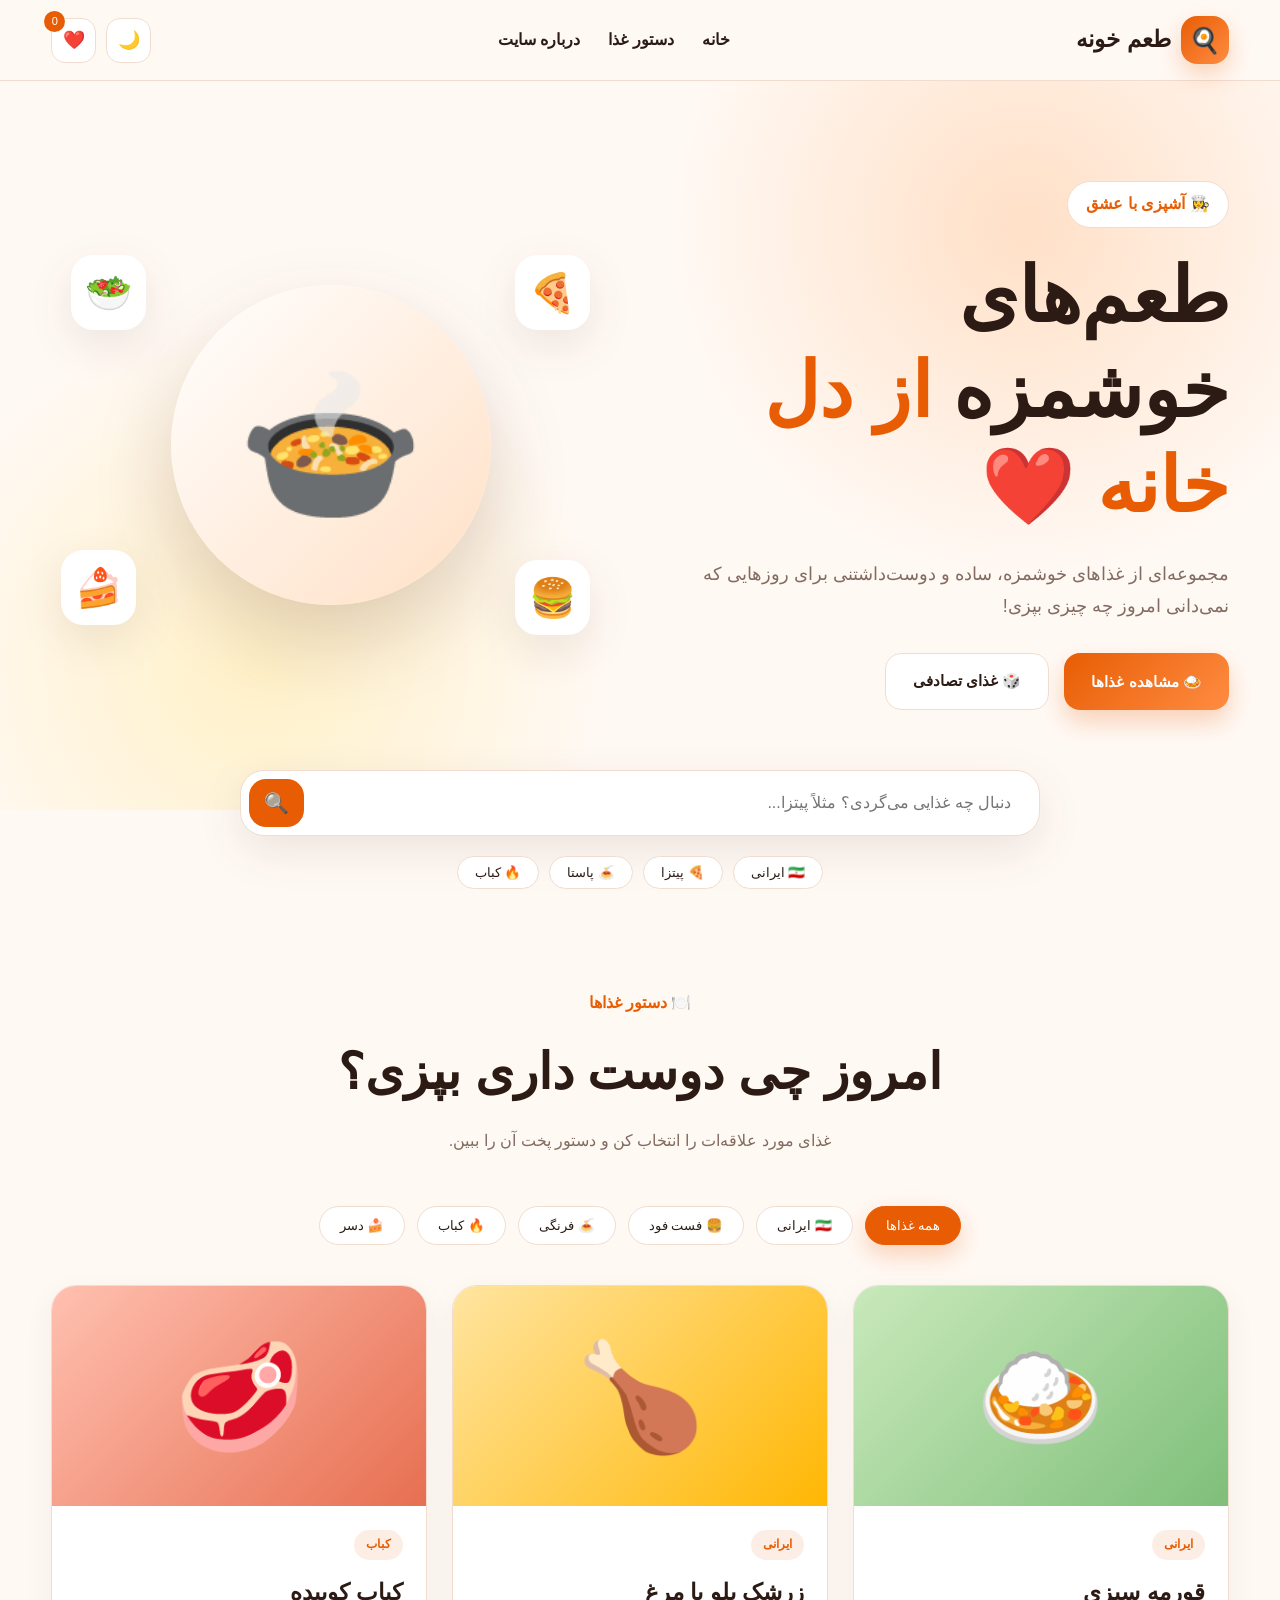
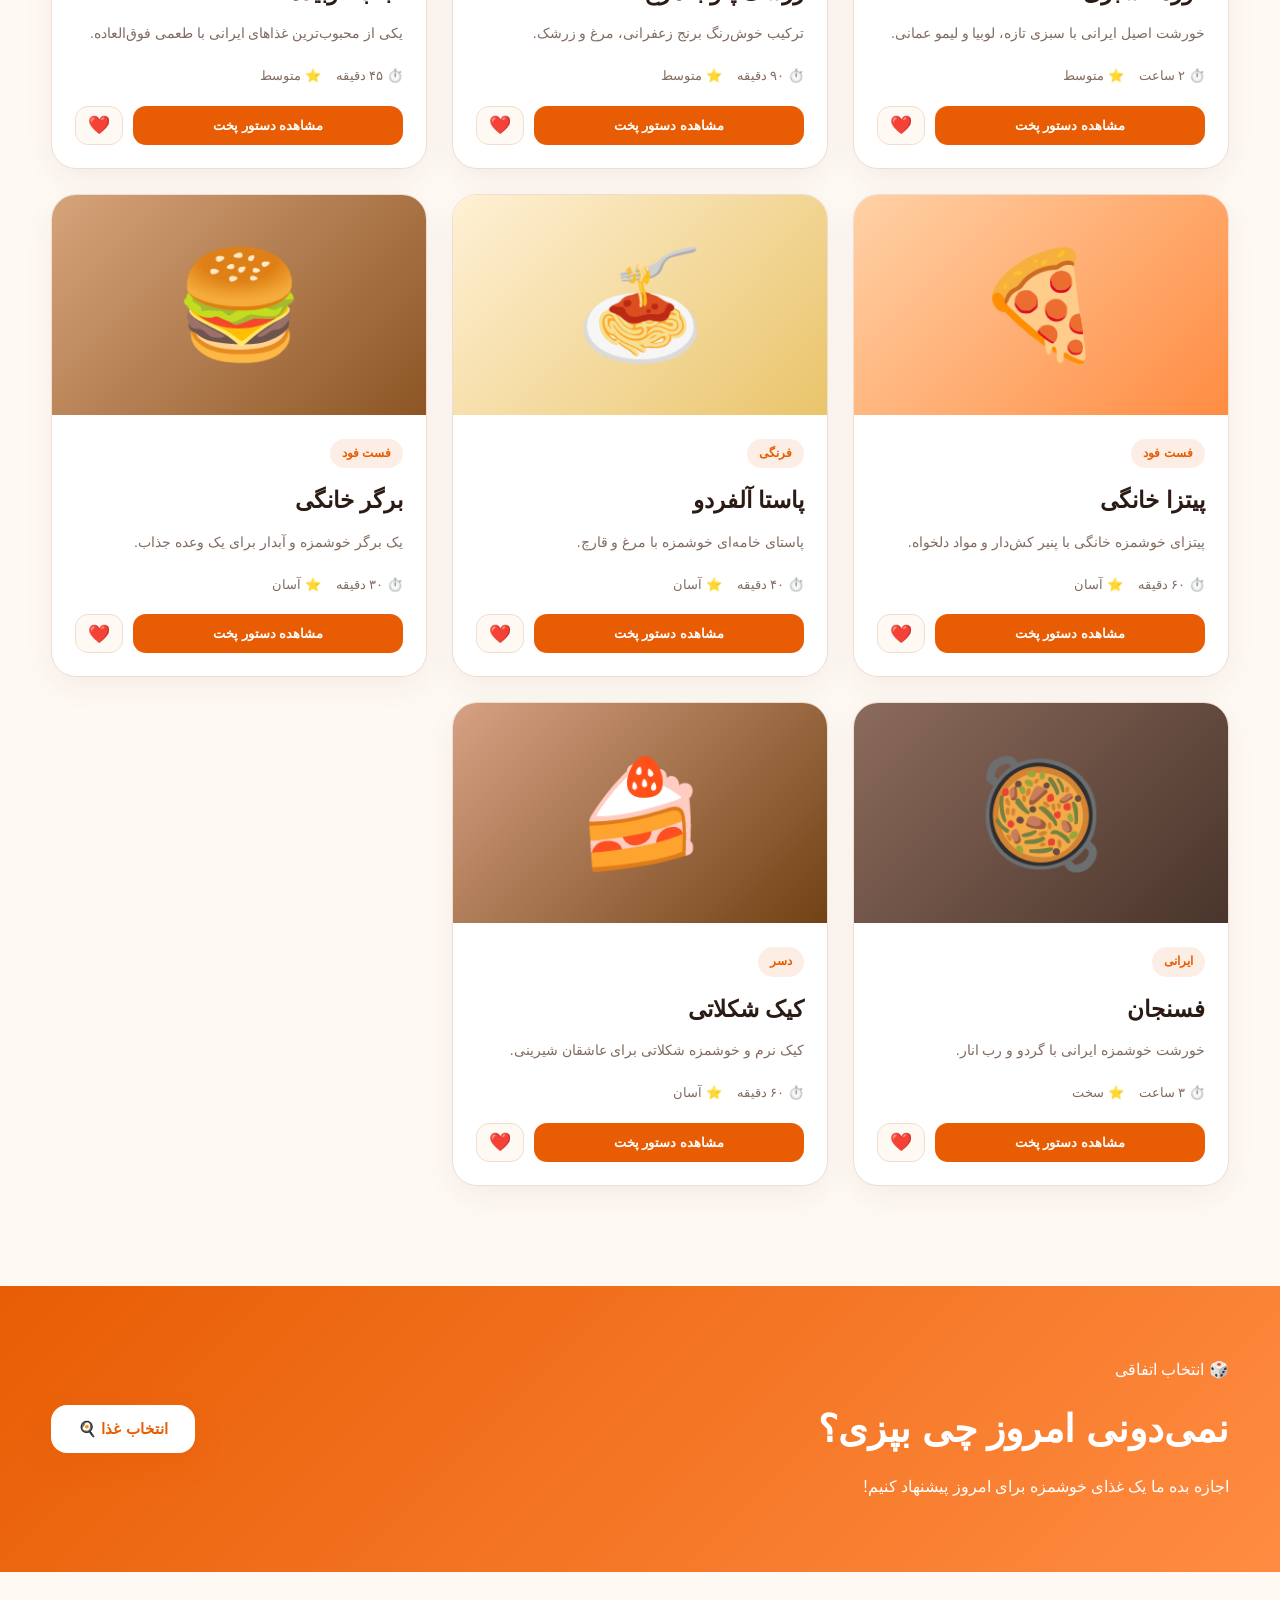
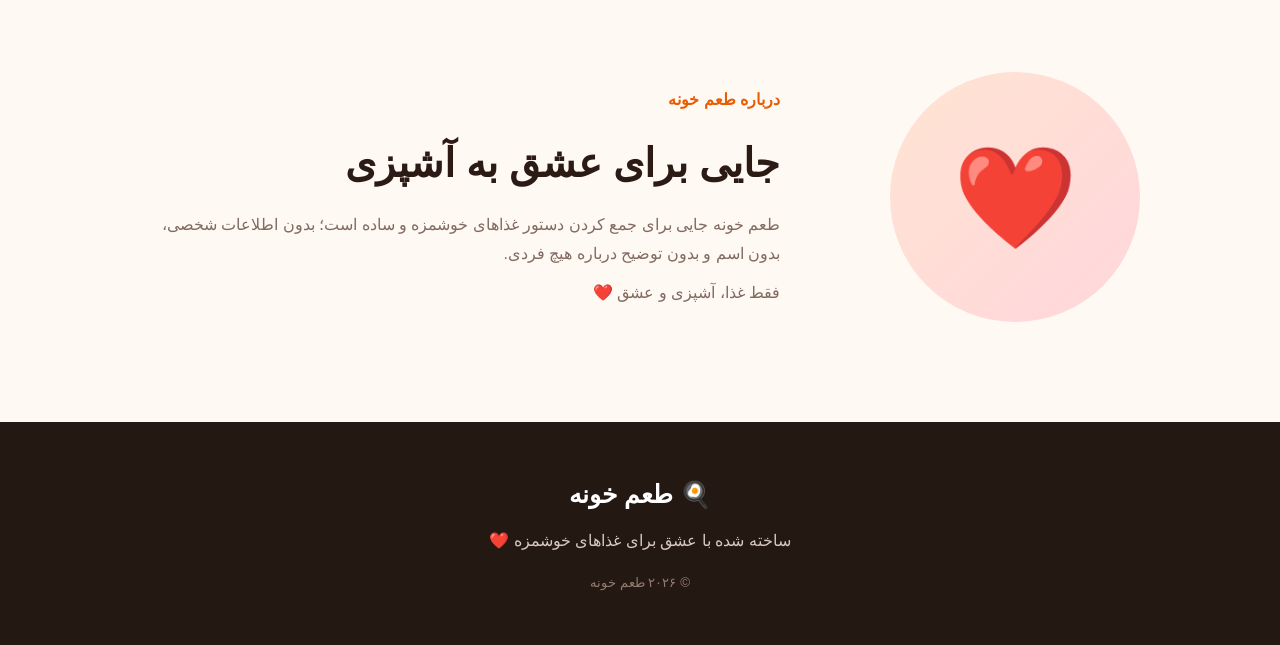
==== index.html @ 6138afd5 "Add files via upload" ====
<!DOCTYPE html>
<html lang="fa" dir="rtl">

<head>
   <link rel="icon" type="image/png" href="favicon.png">
    <meta charset="UTF-8">

    <meta name="viewport" content="width=device-width, initial-scale=1.0">

    <meta name="description" content="طعم خونه - دستور غذاهای خوشمزه و خانگی">

    <title>طعم خونه | دستور غذاهای خوشمزه</title>

    <!-- اتصال CSS -->
    <link rel="stylesheet" href="style.css">
</head>


<body>


    <!-- =========================
         HEADER
    ========================== -->

    <header class="header">

        <div class="container header-container">


            <a href="#home" class="logo">

                <span class="logo-icon">🍳</span>

                <span>طعم خونه</span>

            </a>


            <nav class="nav">

                <a href="#home">خانه</a>

                <a href="#recipes">دستور غذا</a>

                <a href="#about">درباره سایت</a>

            </nav>


            <div class="header-buttons">

                <button id="darkModeButton" class="header-button" title="حالت تاریک">
                    🌙
                </button>


                <button id="favoritesButton" class="header-button favorite-header" title="علاقه‌مندی‌ها">

                    ❤️

                    <span id="favoriteCount">0</span>

                </button>


                <button id="mobileMenuButton" class="mobile-button">
                    ☰
                </button>

            </div>


        </div>


        <div id="mobileMenu" class="mobile-menu">

            <a href="#home">🏠 خانه</a>

            <a href="#recipes">🍽️ دستور غذا</a>

            <a href="#about">❤️ درباره سایت</a>

        </div>


    </header>



    <!-- =========================
         HERO
    ========================== -->

    <main id="home">


        <section class="hero">


            <div class="container hero-container">


                <div class="hero-content">


                    <div class="hero-badge">

                        👩‍🍳 آشپزی با عشق

                    </div>


                    <h1>

                        طعم‌های خوشمزه

                        <span>از دل خانه</span>

                        ❤️

                    </h1>


                    <p>

                        مجموعه‌ای از غذاهای خوشمزه،
                        ساده و دوست‌داشتنی برای روزهایی که
                        نمی‌دانی امروز چه چیزی بپزی!

                    </p>


                    <div class="hero-actions">


                        <a href="#recipes" class="primary-button">

                            🍛 مشاهده غذاها

                        </a>


                        <button id="randomFoodButton" class="secondary-button">

                            🎲 غذای تصادفی

                        </button>


                    </div>


                </div>



                <div class="hero-visual">


                    <div class="main-food">

                        🍲

                    </div>


                    <div class="floating floating-one">

                        🍕

                    </div>


                    <div class="floating floating-two">

                        🍔

                    </div>


                    <div class="floating floating-three">

                        🍰

                    </div>


                    <div class="floating floating-four">

                        🥗

                    </div>


                </div>


            </div>


        </section>



        <!-- =========================
             SEARCH
        ========================== -->

        <section class="search-section">


            <div class="container">


                <div class="search-box">


                    <input
                        type="text"
                        id="searchInput"
                        placeholder="دنبال چه غذایی می‌گردی؟ مثلاً پیتزا..."
                    >


                    <button id="searchButton">

                        🔍

                    </button>


                </div>


                <div class="quick-searches">


                    <button class="quick-search" data-search="ایرانی">

                        🇮🇷 ایرانی

                    </button>


                    <button class="quick-search" data-search="پیتزا">

                        🍕 پیتزا

                    </button>


                    <button class="quick-search" data-search="پاستا">

                        🍝 پاستا

                    </button>


                    <button class="quick-search" data-search="کباب">

                        🔥 کباب

                    </button>


                </div>


            </div>


        </section>



        <!-- =========================
             RECIPES
        ========================== -->

        <section id="recipes" class="recipes-section">


            <div class="container">


                <div class="section-title">


                    <span>🍽️ دستور غذاها</span>


                    <h2>

                        امروز چی دوست داری بپزی؟

                    </h2>


                    <p>

                        غذای مورد علاقه‌ات را انتخاب کن
                        و دستور پخت آن را ببین.

                    </p>


                </div>



                <!-- FILTERS -->

                <div class="filters">


                    <button class="filter active" data-category="all">

                        همه غذاها

                    </button>


                    <button class="filter" data-category="ایرانی">

                        🇮🇷 ایرانی

                    </button>


                    <button class="filter" data-category="فست فود">

                        🍔 فست فود

                    </button>


                    <button class="filter" data-category="فرنگی">

                        🍝 فرنگی

                    </button>


                    <button class="filter" data-category="کباب">

                        🔥 کباب

                    </button>


                    <button class="filter" data-category="دسر">

                        🍰 دسر

                    </button>


                </div>



                <!-- CARDS -->

                <div class="recipes-grid">


                    <article class="recipe-card" data-category="ایرانی" data-name="قورمه سبزی">

                        <div class="food-image green">

                            🍛

                        </div>

                        <div class="recipe-info">

                            <span class="category">ایرانی</span>

                            <h3>قورمه سبزی</h3>

                            <p>خورشت اصیل ایرانی با سبزی تازه، لوبیا و لیمو عمانی.</p>

                            <div class="recipe-details">

                                <span>⏱️ ۲ ساعت</span>

                                <span>⭐ متوسط</span>

                            </div>

                            <div class="card-buttons">

                                <button class="view-recipe" data-recipe="ghormeh">

                                    مشاهده دستور پخت

                                </button>

                                <button class="favorite" data-recipe="ghormeh">

                                    ❤️

                                </button>

                            </div>

                        </div>

                    </article>



                    <article class="recipe-card" data-category="ایرانی" data-name="زرشک پلو با مرغ">

                        <div class="food-image yellow">

                            🍗

                        </div>

                        <div class="recipe-info">

                            <span class="category">ایرانی</span>

                            <h3>زرشک پلو با مرغ</h3>

                            <p>ترکیب خوش‌رنگ برنج زعفرانی، مرغ و زرشک.</p>

                            <div class="recipe-details">

                                <span>⏱️ ۹۰ دقیقه</span>

                                <span>⭐ متوسط</span>

                            </div>

                            <div class="card-buttons">

                                <button class="view-recipe" data-recipe="zereshk">

                                    مشاهده دستور پخت

                                </button>

                                <button class="favorite" data-recipe="zereshk">

                                    ❤️

                                </button>

                            </div>

                        </div>

                    </article>



                    <article class="recipe-card" data-category="کباب" data-name="کباب کوبیده">

                        <div class="food-image red">

                            🥩

                        </div>

                        <div class="recipe-info">

                            <span class="category">کباب</span>

                            <h3>کباب کوبیده</h3>

                            <p>یکی از محبوب‌ترین غذاهای ایرانی با طعمی فوق‌العاده.</p>

                            <div class="recipe-details">

                                <span>⏱️ ۴۵ دقیقه</span>

                                <span>⭐ متوسط</span>

                            </div>

                            <div class="card-buttons">

                                <button class="view-recipe" data-recipe="kabab">

                                    مشاهده دستور پخت

                                </button>

                                <button class="favorite" data-recipe="kabab">

                                    ❤️

                                </button>

                            </div>

                        </div>

                    </article>



                    <article class="recipe-card" data-category="فست فود" data-name="پیتزا خانگی">

                        <div class="food-image orange">

                            🍕

                        </div>

                        <div class="recipe-info">

                            <span class="category">فست فود</span>

                            <h3>پیتزا خانگی</h3>

                            <p>پیتزای خوشمزه خانگی با پنیر کش‌دار و مواد دلخواه.</p>

                            <div class="recipe-details">

                                <span>⏱️ ۶۰ دقیقه</span>

                                <span>⭐ آسان</span>

                            </div>

                            <div class="card-buttons">

                                <button class="view-recipe" data-recipe="pizza">

                                    مشاهده دستور پخت

                                </button>

                                <button class="favorite" data-recipe="pizza">

                                    ❤️

                                </button>

                            </div>

                        </div>

                    </article>



                    <article class="recipe-card" data-category="فرنگی" data-name="پاستا آلفردو">

                        <div class="food-image cream">

                            🍝

                        </div>

                        <div class="recipe-info">

                            <span class="category">فرنگی</span>

                            <h3>پاستا آلفردو</h3>

                            <p>پاستای خامه‌ای خوشمزه با مرغ و قارچ.</p>

                            <div class="recipe-details">

                                <span>⏱️ ۴۰ دقیقه</span>

                                <span>⭐ آسان</span>

                            </div>

                            <div class="card-buttons">

                                <button class="view-recipe" data-recipe="pasta">

                                    مشاهده دستور پخت

                                </button>

                                <button class="favorite" data-recipe="pasta">

                                    ❤️

                                </button>

                            </div>

                        </div>

                    </article>



                    <article class="recipe-card" data-category="فست فود" data-name="برگر خانگی">

                        <div class="food-image brown">

                            🍔

                        </div>

                        <div class="recipe-info">

                            <span class="category">فست فود</span>

                            <h3>برگر خانگی</h3>

                            <p>یک برگر خوشمزه و آبدار برای یک وعده جذاب.</p>

                            <div class="recipe-details">

                                <span>⏱️ ۳۰ دقیقه</span>

                                <span>⭐ آسان</span>

                            </div>

                            <div class="card-buttons">

                                <button class="view-recipe" data-recipe="burger">

                                    مشاهده دستور پخت

                                </button>

                                <button class="favorite" data-recipe="burger">

                                    ❤️

                                </button>

                            </div>

                        </div>

                    </article>



                    <article class="recipe-card" data-category="ایرانی" data-name="فسنجان">

                        <div class="food-image darkfood">

                            🥘

                        </div>

                        <div class="recipe-info">

                            <span class="category">ایرانی</span>

                            <h3>فسنجان</h3>

                            <p>خورشت خوشمزه ایرانی با گردو و رب انار.</p>

                            <div class="recipe-details">

                                <span>⏱️ ۳ ساعت</span>

                                <span>⭐ سخت</span>

                            </div>

                            <div class="card-buttons">

                                <button class="view-recipe" data-recipe="fesenjan">

                                    مشاهده دستور پخت

                                </button>

                                <button class="favorite" data-recipe="fesenjan">

                                    ❤️

                                </button>

                            </div>

                        </div>

                    </article>



                    <article class="recipe-card" data-category="دسر" data-name="کیک شکلاتی">

                        <div class="food-image chocolate">

                            🍰

                        </div>

                        <div class="recipe-info">

                            <span class="category">دسر</span>

                            <h3>کیک شکلاتی</h3>

                            <p>کیک نرم و خوشمزه شکلاتی برای عاشقان شیرینی.</p>

                            <div class="recipe-details">

                                <span>⏱️ ۶۰ دقیقه</span>

                                <span>⭐ آسان</span>

                            </div>

                            <div class="card-buttons">

                                <button class="view-recipe" data-recipe="cake">

                                    مشاهده دستور پخت

                                </button>

                                <button class="favorite" data-recipe="cake">

                                    ❤️

                                </button>

                            </div>

                        </div>

                    </article>


                </div>


                <div id="noResults" class="no-results">

                    😔

                    <h3>غذایی پیدا نشد</h3>

                    <p>یک نام دیگر را جستجو کن.</p>

                </div>


            </div>


        </section>



        <!-- =========================
             RANDOM
        ========================== -->

        <section class="random-section">


            <div class="container random-content">


                <div>

                    <span>🎲 انتخاب اتفاقی</span>

                    <h2>نمی‌دونی امروز چی بپزی؟</h2>

                    <p>

                        اجازه بده ما یک غذای خوشمزه
                        برای امروز پیشنهاد کنیم!

                    </p>

                </div>


                <button id="randomFoodButtonTwo" class="primary-button">

                    انتخاب غذا 🍳

                </button>


            </div>


        </section>



        <!-- =========================
             ABOUT
        ========================== -->

        <section id="about" class="about-section">


            <div class="container about-container">


                <div class="about-emoji">

                    ❤️

                </div>


                <div class="about-text">


                    <span>درباره طعم خونه</span>


                    <h2>

                        جایی برای عشق به آشپزی

                    </h2>


                    <p>

                        طعم خونه جایی برای جمع کردن دستور غذاهای
                        خوشمزه و ساده است؛ بدون اطلاعات شخصی،
                        بدون اسم و بدون توضیح درباره هیچ فردی.

                    </p>


                    <p>

                        فقط غذا، آشپزی و عشق ❤️

                    </p>


                </div>


            </div>


        </section>


    </main>



    <!-- =========================
         FOOTER
    ========================== -->

    <footer>


        <div class="container footer-content">


            <div class="footer-logo">

                🍳 طعم خونه

            </div>


            <p>

                ساخته شده با عشق برای غذاهای خوشمزه ❤️

            </p>


            <small>

                © ۲۰۲۶ طعم خونه

            </small>


        </div>


    </footer>



    <!-- =========================
         RECIPE MODAL
    ========================== -->

    <div id="recipeModal" class="modal">


        <div class="modal-overlay"></div>


        <div class="modal-box">


            <button id="closeModal" class="close-button">

                ×

            </button>


            <div id="modalContent"></div>


        </div>


    </div>



    <!-- =========================
         FAVORITES MODAL
    ========================== -->

    <div id="favoritesModal" class="modal">


        <div class="modal-overlay"></div>


        <div class="modal-box">


            <button id="closeFavorites" class="close-button">

                ×

            </button>


            <h2 class="modal-title">

                ❤️ علاقه‌مندی‌های من

            </h2>


            <div id="favoritesList"></div>


        </div>


    </div>



    <!-- =========================
         TOAST
    ========================== -->

    <div id="toast" class="toast"></div>



    <!-- اتصال JavaScript -->
    <script src="script.js"></script>


</body>

</html>
---- style.css ----
/* =========================
   RESET
========================= */

* {
    margin: 0;
    padding: 0;
    box-sizing: border-box;
}


html {
    scroll-behavior: smooth;
}


:root {
    --primary: #e85d04;
    --primary-dark: #c94c00;
    --orange: #ff8c42;
    --yellow: #ffba08;

    --background: #fff9f4;
    --white: #ffffff;

    --text: #2b1b14;
    --light-text: #826b60;

    --border: #f0ddd0;

    --shadow: 0 15px 45px rgba(80, 35, 15, 0.10);
}


body {
    font-family: Tahoma, Arial, sans-serif;

    background: var(--background);

    color: var(--text);

    line-height: 1.8;

    overflow-x: hidden;

    transition: 0.3s;
}


body.dark-mode {
    --background: #18120f;
    --white: #241b17;
    --text: #fff5ef;
    --light-text: #c9b8ae;
    --border: #49372d;
}


button,
input {
    font-family: inherit;
}


button {
    cursor: pointer;
}


a {
    text-decoration: none;
    color: inherit;
}


.container {
    width: min(1180px, 92%);
    margin: auto;
}


/* =========================
   HEADER
========================= */

.header {
    position: sticky;

    top: 0;

    z-index: 1000;

    background: rgba(255, 249, 244, 0.88);

    backdrop-filter: blur(15px);

    border-bottom: 1px solid var(--border);
}


body.dark-mode .header {
    background: rgba(24, 18, 15, 0.88);
}


.header-container {
    min-height: 80px;

    display: flex;

    align-items: center;

    justify-content: space-between;

    gap: 25px;
}


.logo {
    display: flex;

    align-items: center;

    gap: 10px;

    font-size: 23px;

    font-weight: 900;
}


.logo-icon {
    width: 48px;
    height: 48px;

    display: grid;

    place-items: center;

    border-radius: 16px;

    background: linear-gradient(
        135deg,
        var(--primary),
        var(--orange)
    );

    font-size: 25px;

    box-shadow: 0 10px 25px rgba(232, 93, 4, 0.25);
}


.nav {
    display: flex;

    gap: 28px;
}


.nav a {
    position: relative;

    font-weight: bold;

    transition: 0.3s;
}


.nav a:hover {
    color: var(--primary);
}


.header-buttons {
    display: flex;

    align-items: center;

    gap: 10px;
}


.header-button,
.mobile-button {
    position: relative;

    width: 45px;
    height: 45px;

    border: 1px solid var(--border);

    border-radius: 14px;

    background: var(--white);

    font-size: 18px;

    transition: 0.3s;
}


.header-button:hover {
    transform: translateY(-3px);

    box-shadow: var(--shadow);
}


#favoriteCount {
    position: absolute;

    top: -8px;
    left: -8px;

    min-width: 21px;
    height: 21px;

    display: grid;

    place-items: center;

    border-radius: 50%;

    background: var(--primary);

    color: white;

    font-size: 11px;
}


.mobile-button {
    display: none;
}


.mobile-menu {
    display: none;
}


/* =========================
   HERO
========================= */

.hero {
    padding: 100px 0;

    background:
        radial-gradient(circle at 80% 20%, #ffe0c7, transparent 30%),
        radial-gradient(circle at 20% 80%, #fff1c8, transparent 30%);
}


body.dark-mode .hero {
    background: #1d1511;
}


.hero-container {
    display: grid;

    grid-template-columns: 1fr 1fr;

    align-items: center;

    gap: 60px;
}


.hero-badge {
    display: inline-block;

    padding: 8px 18px;

    margin-bottom: 20px;

    border-radius: 100px;

    background: var(--white);

    color: var(--primary);

    border: 1px solid var(--border);

    font-weight: bold;
}


.hero h1 {
    font-size: clamp(42px, 6vw, 76px);

    line-height: 1.25;

    margin-bottom: 25px;
}


.hero h1 span {
    color: var(--primary);
}


.hero p {
    max-width: 600px;

    font-size: 18px;

    color: var(--light-text);

    margin-bottom: 30px;
}


.hero-actions {
    display: flex;

    flex-wrap: wrap;

    gap: 15px;
}


.primary-button,
.secondary-button {
    padding: 15px 27px;

    border-radius: 16px;

    font-weight: bold;

    font-size: 15px;

    transition: 0.3s;
}


.primary-button {
    border: none;

    color: white;

    background: linear-gradient(
        135deg,
        var(--primary),
        var(--orange)
    );

    box-shadow: 0 12px 25px rgba(232, 93, 4, 0.25);
}


.primary-button:hover {
    transform: translateY(-4px);

    box-shadow: 0 18px 35px rgba(232, 93, 4, 0.35);
}


.secondary-button {
    background: var(--white);

    color: var(--text);

    border: 1px solid var(--border);
}


.secondary-button:hover {
    transform: translateY(-4px);

    box-shadow: var(--shadow);
}


/* =========================
   HERO FOOD
========================= */

.hero-visual {
    position: relative;

    min-height: 420px;

    display: flex;

    align-items: center;

    justify-content: center;
}


.main-food {
    width: 320px;
    height: 320px;

    display: grid;

    place-items: center;

    border-radius: 50%;

    background: linear-gradient(
        135deg,
        #ffffff,
        #ffe0c5
    );

    font-size: 150px;

    box-shadow: 0 35px 80px rgba(80, 30, 10, 0.18);

    animation: floatMain 4s infinite ease-in-out;
}


.floating {
    position: absolute;

    width: 75px;
    height: 75px;

    display: grid;

    place-items: center;

    border-radius: 22px;

    background: var(--white);

    font-size: 38px;

    box-shadow: var(--shadow);

    animation: floatSmall 4s infinite ease-in-out;
}


.floating-one {
    top: 20px;
    right: 20px;
}


.floating-two {
    bottom: 20px;
    right: 20px;
    animation-delay: 1s;
}


.floating-three {
    bottom: 30px;
    left: 10px;
    animation-delay: 2s;
}


.floating-four {
    top: 20px;
    left: 20px;
    animation-delay: 1.5s;
}


@keyframes floatMain {
    50% {
        transform: translateY(-15px) rotate(3deg);
    }
}


@keyframes floatSmall {
    50% {
        transform: translateY(-12px);
    }
}


/* =========================
   SEARCH
========================= */

.search-section {
    margin-top: -40px;
}


.search-box {
    max-width: 800px;

    margin: auto;

    display: flex;

    padding: 8px;

    border-radius: 24px;

    background: var(--white);

    border: 1px solid var(--border);

    box-shadow: var(--shadow);
}


.search-box input {
    flex: 1;

    min-width: 0;

    padding: 15px 20px;

    border: none;

    outline: none;

    background: transparent;

    color: var(--text);

    font-size: 16px;
}


.search-box button {
    width: 55px;

    border: none;

    border-radius: 17px;

    background: var(--primary);

    color: white;

    font-size: 20px;
}


.quick-searches {
    display: flex;

    justify-content: center;

    flex-wrap: wrap;

    gap: 10px;

    margin-top: 20px;
}


.quick-search {
    padding: 8px 17px;

    border-radius: 100px;

    border: 1px solid var(--border);

    background: var(--white);

    color: var(--text);

    transition: 0.3s;
}


.quick-search:hover {
    background: var(--primary);

    color: white;

    transform: translateY(-3px);
}


/* =========================
   SECTIONS
========================= */

.recipes-section,
.about-section {
    padding: 100px 0;
}


.section-title {
    text-align: center;

    max-width: 700px;

    margin: 0 auto 50px;
}


.section-title span {
    color: var(--primary);

    font-weight: bold;
}


.section-title h2 {
    font-size: clamp(32px, 5vw, 50px);

    margin: 10px 0;
}


.section-title p {
    color: var(--light-text);
}


/* =========================
   FILTERS
========================= */

.filters {
    display: flex;

    justify-content: center;

    flex-wrap: wrap;

    gap: 12px;

    margin-bottom: 40px;
}


.filter {
    padding: 11px 20px;

    border-radius: 100px;

    background: var(--white);

    color: var(--text);

    border: 1px solid var(--border);

    transition: 0.3s;
}


.filter:hover {
    transform: translateY(-3px);
}


.filter.active {
    background: var(--primary);

    color: white;

    border-color: var(--primary);

    box-shadow: 0 10px 25px rgba(232, 93, 4, 0.25);
}


/* =========================
   CARDS
========================= */

.recipes-grid {
    display: grid;

    grid-template-columns: repeat(3, 1fr);

    gap: 25px;
}


.recipe-card {
    overflow: hidden;

    background: var(--white);

    border-radius: 25px;

    border: 1px solid var(--border);

    transition: 0.35s;

    box-shadow: 0 10px 30px rgba(50, 20, 10, 0.06);
}


.recipe-card:hover {
    transform: translateY(-10px);

    box-shadow: 0 25px 60px rgba(50, 20, 10, 0.15);
}


.food-image {
    height: 220px;

    display: grid;

    place-items: center;

    font-size: 105px;
}


.green {
    background: linear-gradient(135deg, #c9e9bb, #7fbf7a);
}


.yellow {
    background: linear-gradient(135deg, #ffe5a1, #ffb703);
}


.red {
    background: linear-gradient(135deg, #ffc0b0, #e76f51);
}


.orange {
    background: linear-gradient(135deg, #ffd1a6, #ff8c42);
}


.cream {
    background: linear-gradient(135deg, #fff1d6, #e9c46a);
}


.brown {
    background: linear-gradient(135deg, #d6a47b, #8d5524);
}


.darkfood {
    background: linear-gradient(135deg, #8c6b5b, #49352c);
}


.chocolate {
    background: linear-gradient(135deg, #d7a184, #704214);
}


.recipe-info {
    padding: 23px;
}


.category {
    display: inline-block;

    padding: 4px 12px;

    border-radius: 100px;

    background: rgba(232, 93, 4, 0.1);

    color: var(--primary);

    font-size: 12px;

    font-weight: bold;
}


.recipe-info h3 {
    font-size: 23px;

    margin: 12px 0 8px;
}


.recipe-info p {
    color: var(--light-text);

    font-size: 14px;
}


.recipe-details {
    display: flex;

    gap: 15px;

    margin: 18px 0;

    color: var(--light-text);

    font-size: 13px;
}


.card-buttons {
    display: flex;

    gap: 10px;
}


.view-recipe {
    flex: 1;

    padding: 12px;

    border: none;

    border-radius: 13px;

    background: var(--primary);

    color: white;

    font-weight: bold;

    transition: 0.3s;
}


.view-recipe:hover {
    background: var(--primary-dark);

    transform: translateY(-2px);
}


.favorite {
    width: 48px;

    border-radius: 13px;

    border: 1px solid var(--border);

    background: var(--background);

    font-size: 18px;

    transition: 0.3s;
}


.favorite.active {
    background: #ffe2e2;

    transform: scale(1.1);
}


.recipe-card.hidden {
    display: none;
}


.no-results {
    display: none;

    text-align: center;

    padding: 50px;

    font-size: 25px;
}


.no-results h3 {
    margin-top: 10px;

    font-size: 25px;
}


.no-results p {
    font-size: 15px;

    color: var(--light-text);
}


/* =========================
   RANDOM
========================= */

.random-section {
    padding: 70px 0;

    background: linear-gradient(
        135deg,
        var(--primary),
        var(--orange)
    );

    color: white;
}


.random-content {
    display: flex;

    align-items: center;

    justify-content: space-between;

    gap: 30px;
}


.random-content h2 {
    font-size: 38px;

    margin: 10px 0;
}


.random-content .primary-button {
    background: white;

    color: var(--primary);
}


/* =========================
   ABOUT
========================= */

.about-container {
    display: grid;

    grid-template-columns: 300px 1fr;

    align-items: center;

    gap: 60px;

    max-width: 1000px;
}


.about-emoji {
    width: 250px;
    height: 250px;

    display: grid;

    place-items: center;

    border-radius: 50%;

    background: linear-gradient(
        135deg,
        #ffe4d2,
        #ffd6dc
    );

    font-size: 100px;
}


.about-text > span {
    color: var(--primary);

    font-weight: bold;
}


.about-text h2 {
    font-size: 40px;

    margin: 12px 0;
}


.about-text p {
    color: var(--light-text);

    margin-top: 10px;
}


/* =========================
   FOOTER
========================= */

footer {
    padding: 50px 0;

    background: #241813;

    color: white;

    text-align: center;
}


.footer-logo {
    font-size: 25px;

    font-weight: bold;

    margin-bottom: 10px;
}


footer p {
    color: #d8c7be;
}


footer small {
    display: block;

    margin-top: 15px;

    color: #947d70;
}


/* =========================
   MODAL
========================= */

.modal {
    position: fixed;

    inset: 0;

    display: none;

    align-items: center;

    justify-content: center;

    z-index: 3000;
}


.modal.show {
    display: flex;
}


.modal-overlay {
    position: absolute;

    inset: 0;

    background: rgba(0, 0, 0, 0.65);

    backdrop-filter: blur(5px);
}


.modal-box {
    position: relative;

    z-index: 2;

    width: min(700px, 92%);

    max-height: 85vh;

    overflow-y: auto;

    padding: 35px;

    border-radius: 25px;

    background: var(--white);

    box-shadow: 0 30px 100px rgba(0, 0, 0, 0.3);

    animation: modalAnimation 0.3s ease;
}


@keyframes modalAnimation {
    from {
        transform: scale(0.9) translateY(30px);
        opacity: 0;
    }

    to {
        transform: scale(1) translateY(0);
        opacity: 1;
    }
}


.close-button {
    position: absolute;

    top: 15px;
    left: 15px;

    width: 40px;
    height: 40px;

    border: none;

    border-radius: 50%;

    background: #f3e5dc;

    color: var(--text);

    font-size: 25px;
}


.modal-title {
    margin-bottom: 25px;
}


.recipe-modal-emoji {
    font-size: 100px;

    text-align: center;

    margin-bottom: 20px;
}


.recipe-modal-content h2 {
    text-align: center;

    margin-bottom: 10px;
}


.recipe-modal-content h3 {
    margin-top: 25px;

    color: var(--primary);
}


.recipe-modal-content ul,
.recipe-modal-content ol {
    padding-right: 25px;

    margin-top: 10px;
}


.recipe-modal-content li {
    margin-bottom: 10px;

    color: var(--light-text);
}


.favorite-item {
    padding: 15px;

    margin-bottom: 10px;

    border-radius: 15px;

    background: var(--background);

    display: flex;

    justify-content: space-between;

    align-items: center;
}


/* =========================
   TOAST
========================= */

.toast {
    position: fixed;

    bottom: 30px;

    left: 50%;

    transform: translateX(-50%) translateY(100px);

    z-index: 5000;

    padding: 13px 25px;

    border-radius: 100px;

    background: var(--text);

    color: var(--background);

    opacity: 0;

    transition: 0.3s;
}


.toast.show {
    opacity: 1;

    transform: translateX(-50%) translateY(0);
}


/* =========================
   RESPONSIVE
========================= */

@media (max-width: 900px) {

    .hero-container {
        grid-template-columns: 1fr;
    }


    .hero-content {
        text-align: center;
    }


    .hero p {
        margin-right: auto;
        margin-left: auto;
    }


    .hero-actions {
        justify-content: center;
    }


    .recipes-grid {
        grid-template-columns: repeat(2, 1fr);
    }


    .about-container {
        grid-template-columns: 1fr;

        text-align: center;
    }


    .about-emoji {
        margin: auto;
    }

}


@media (max-width: 700px) {

    .nav {
        display: none;
    }


    .mobile-button {
        display: block;
    }


    .mobile-menu.show {
        display: flex;

        flex-direction: column;

        padding: 20px;

        gap: 15px;

        background: var(--white);

        border-top: 1px solid var(--border);
    }


    .mobile-menu a {
        padding: 12px;

        border-radius: 12px;

        background: var(--background);
    }


    .hero {
        padding: 70px 0;
    }


    .hero-visual {
        min-height: 330px;
    }


    .main-food {
        width: 240px;
        height: 240px;

        font-size: 110px;
    }


    .floating {
        width: 55px;
        height: 55px;

        font-size: 28px;
    }


    .recipes-grid {
        grid-template-columns: 1fr;
    }


    .random-content {
        flex-direction: column;

        text-align: center;
    }


    .random-content h2 {
        font-size: 30px;
    }


    .about-text h2 {
        font-size: 30px;
    }


    .modal-box {
        padding: 25px 20px;
    }

}


@media (max-width: 450px) {

    .header-container {
        gap: 10px;
    }


    .logo {
        font-size: 18px;
    }


    .logo-icon {
        width: 40px;
        height: 40px;
    }


    .header-button,
    .mobile-button {
        width: 40px;
        height: 40px;
    }


    .hero h1 {
        font-size: 39px;
    }


    .food-image {
        height: 190px;
    }

}
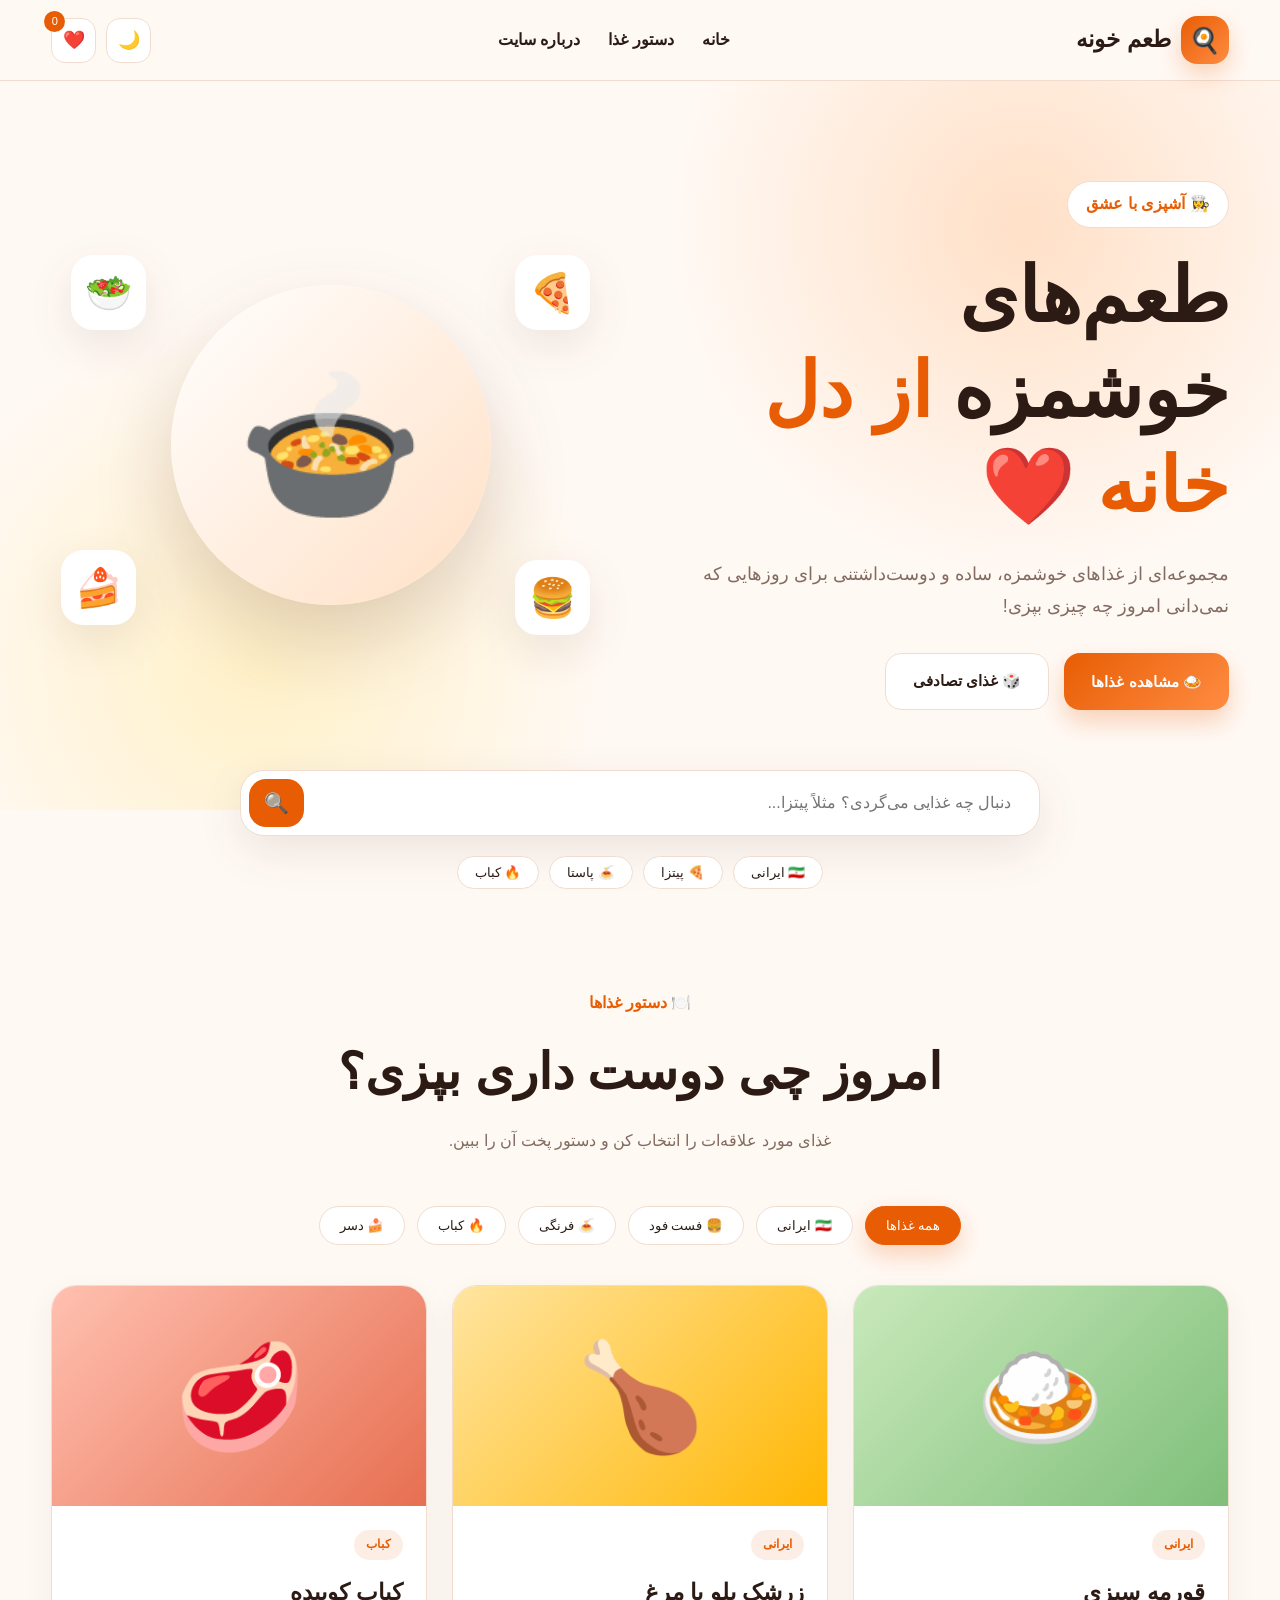
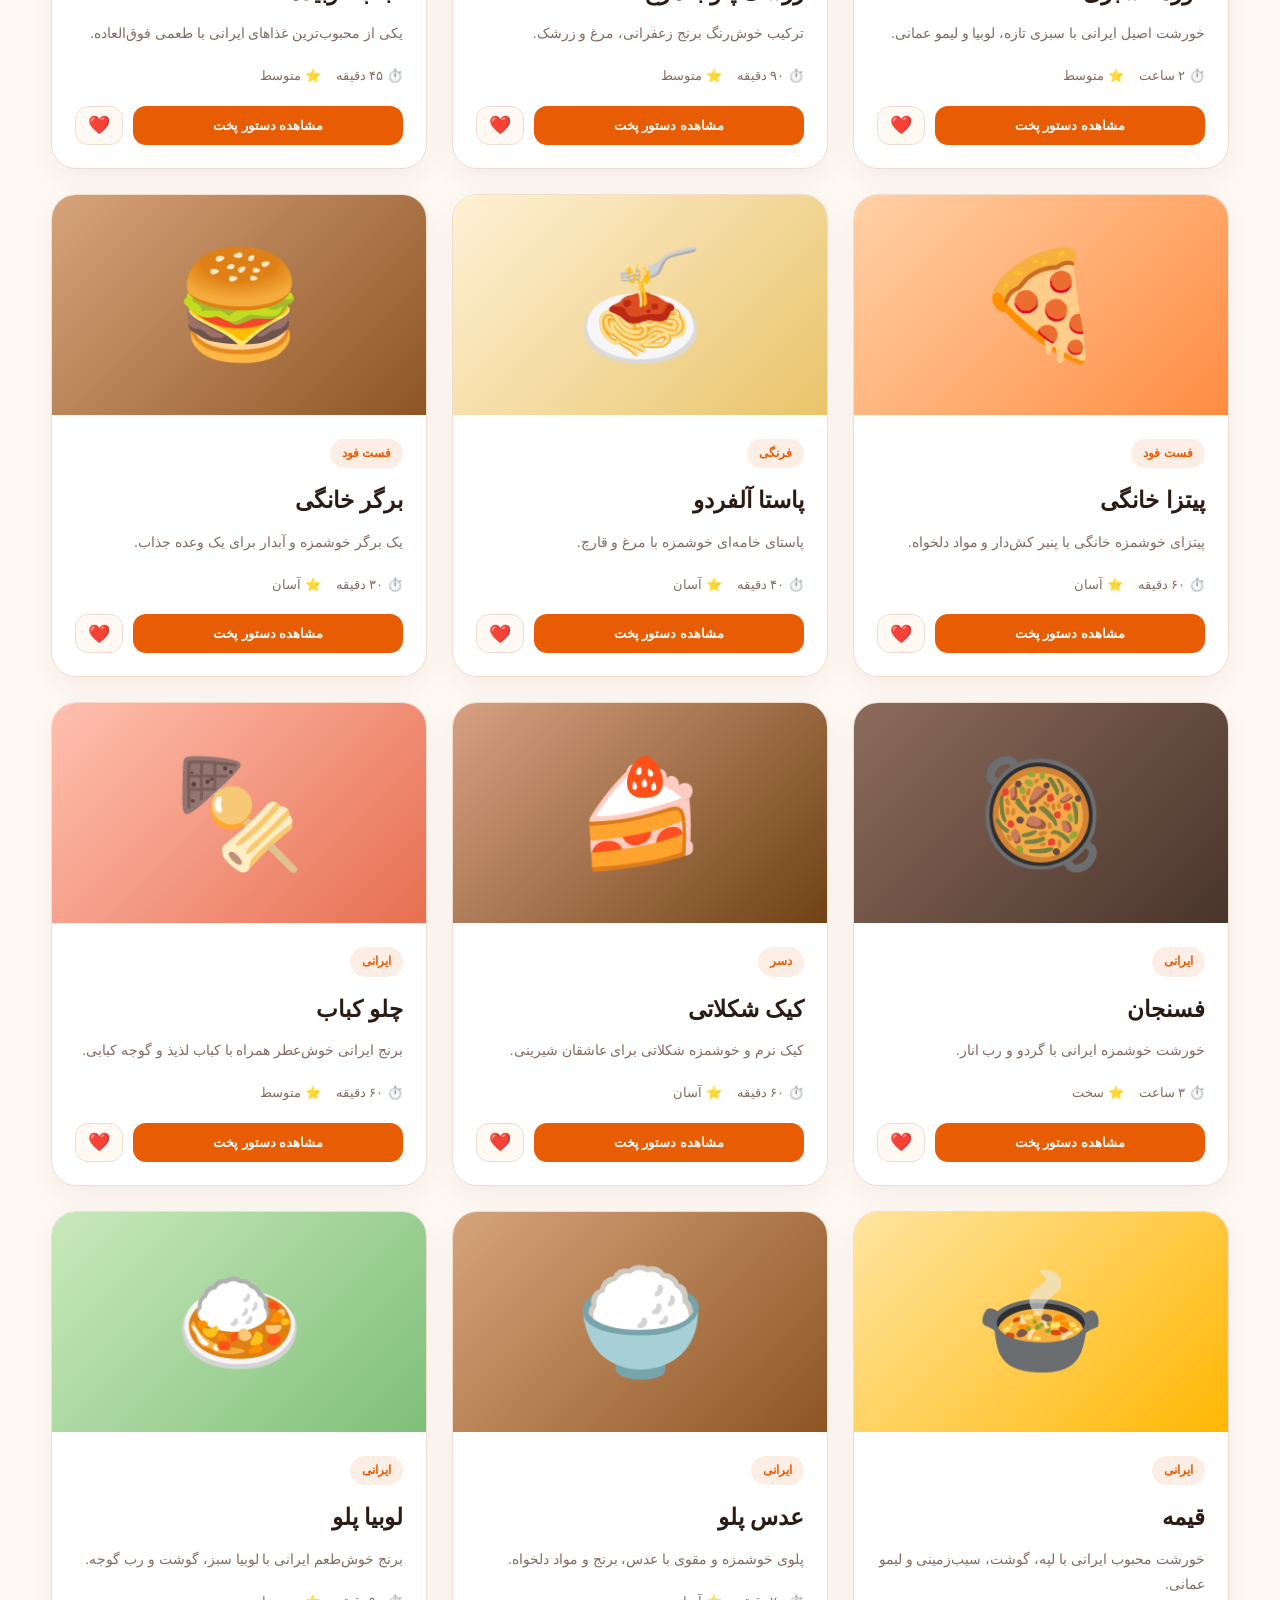
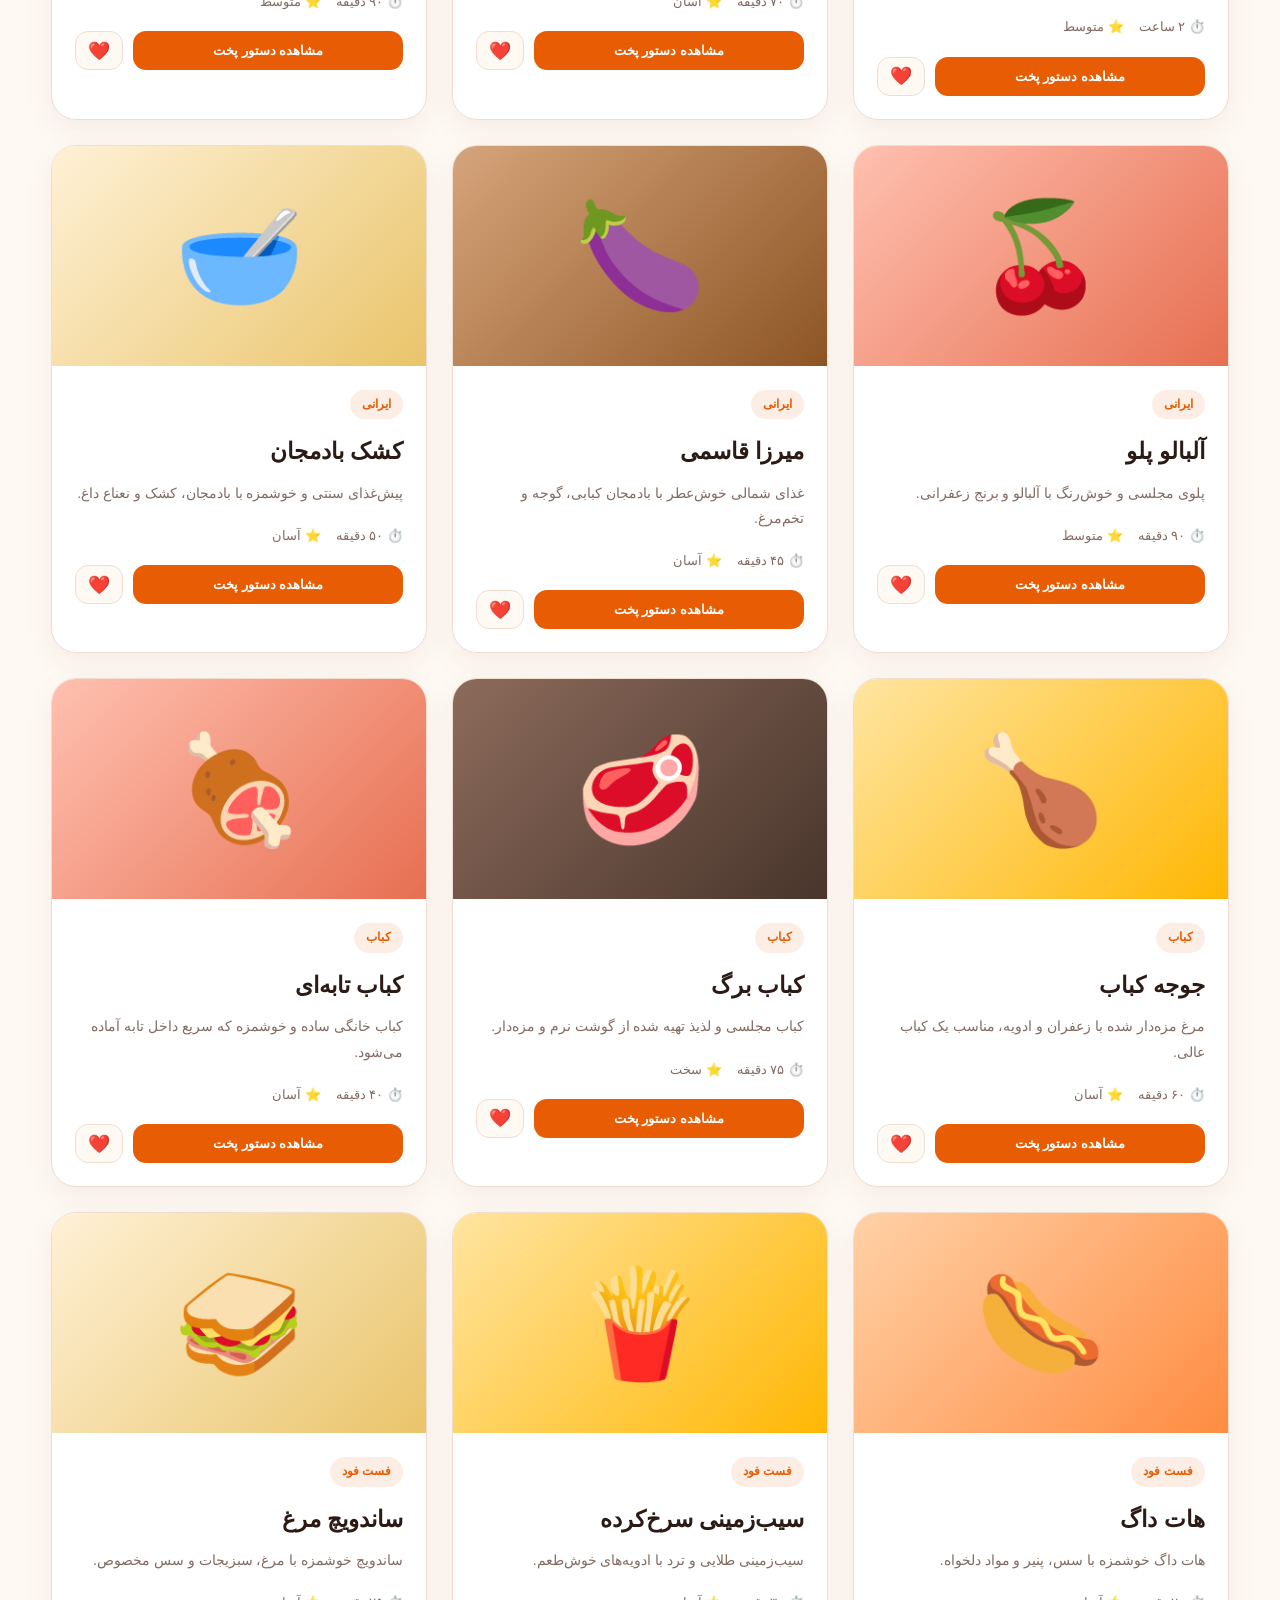
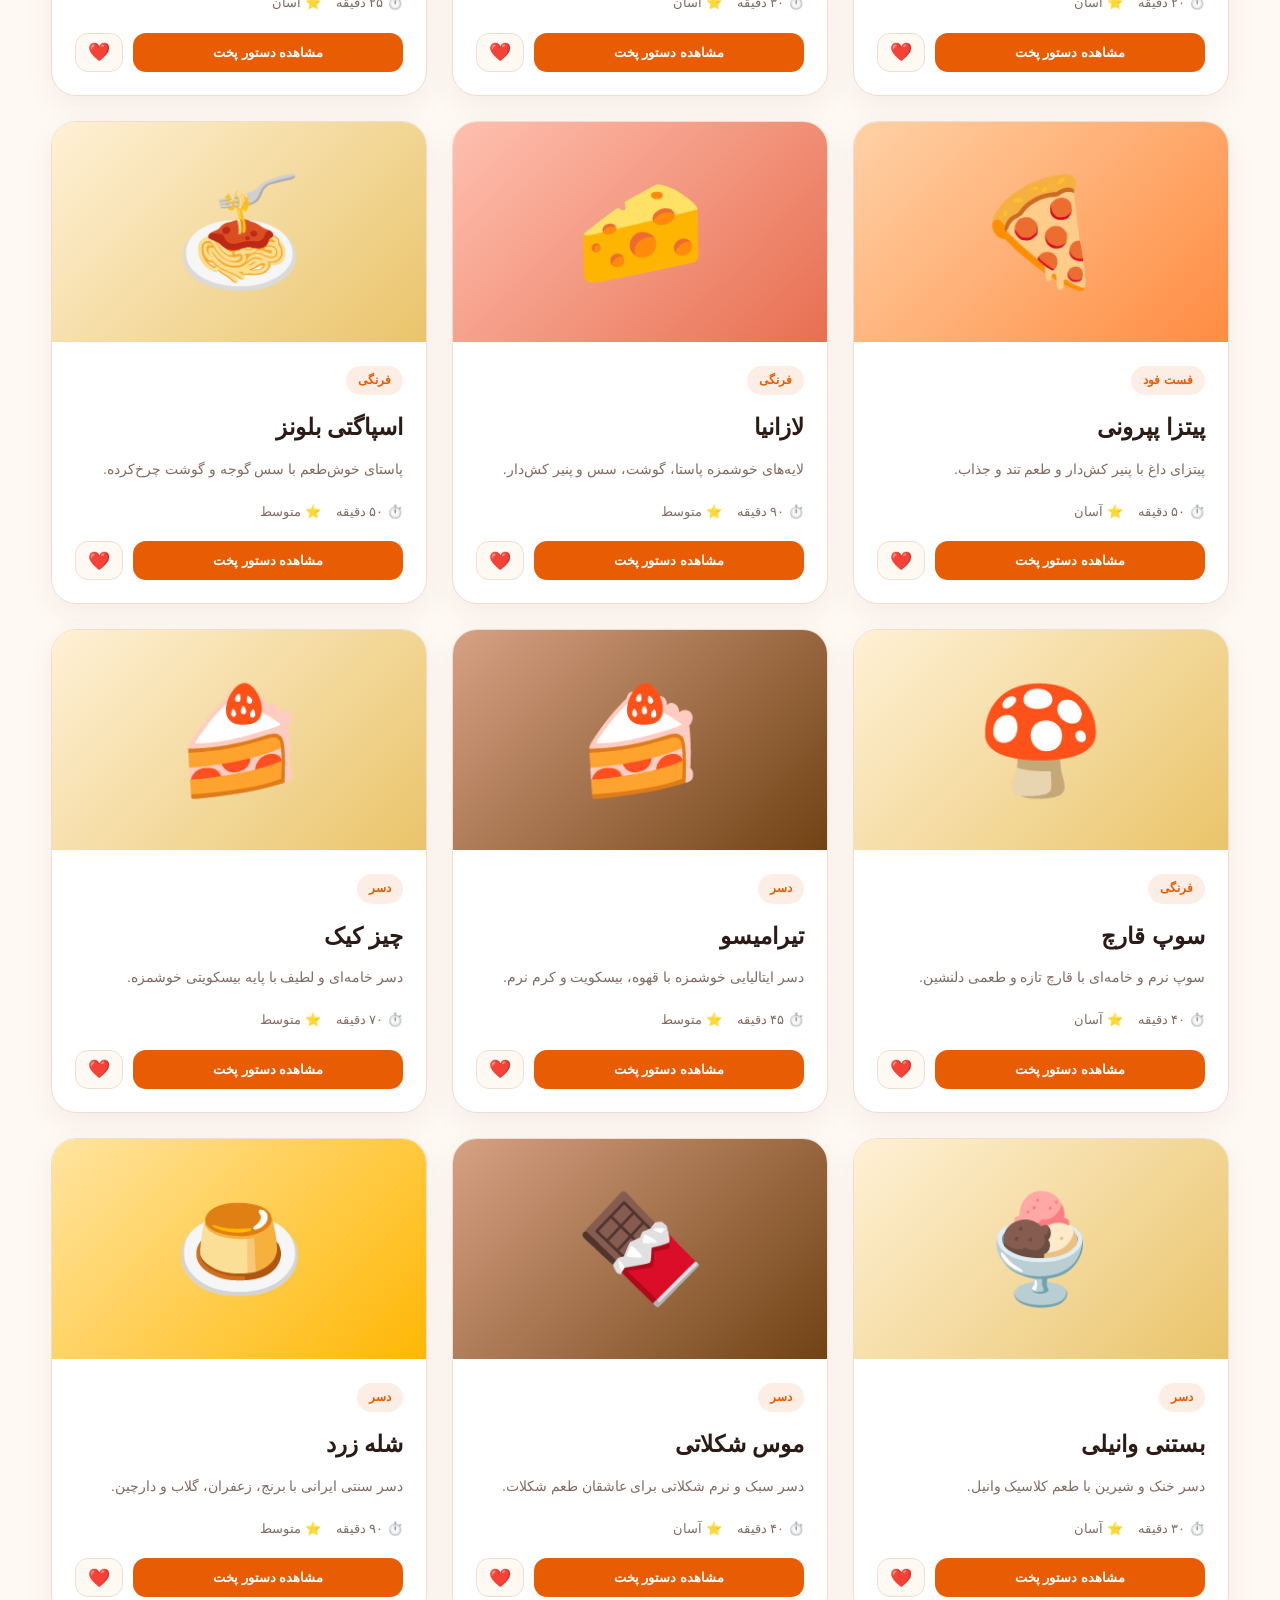
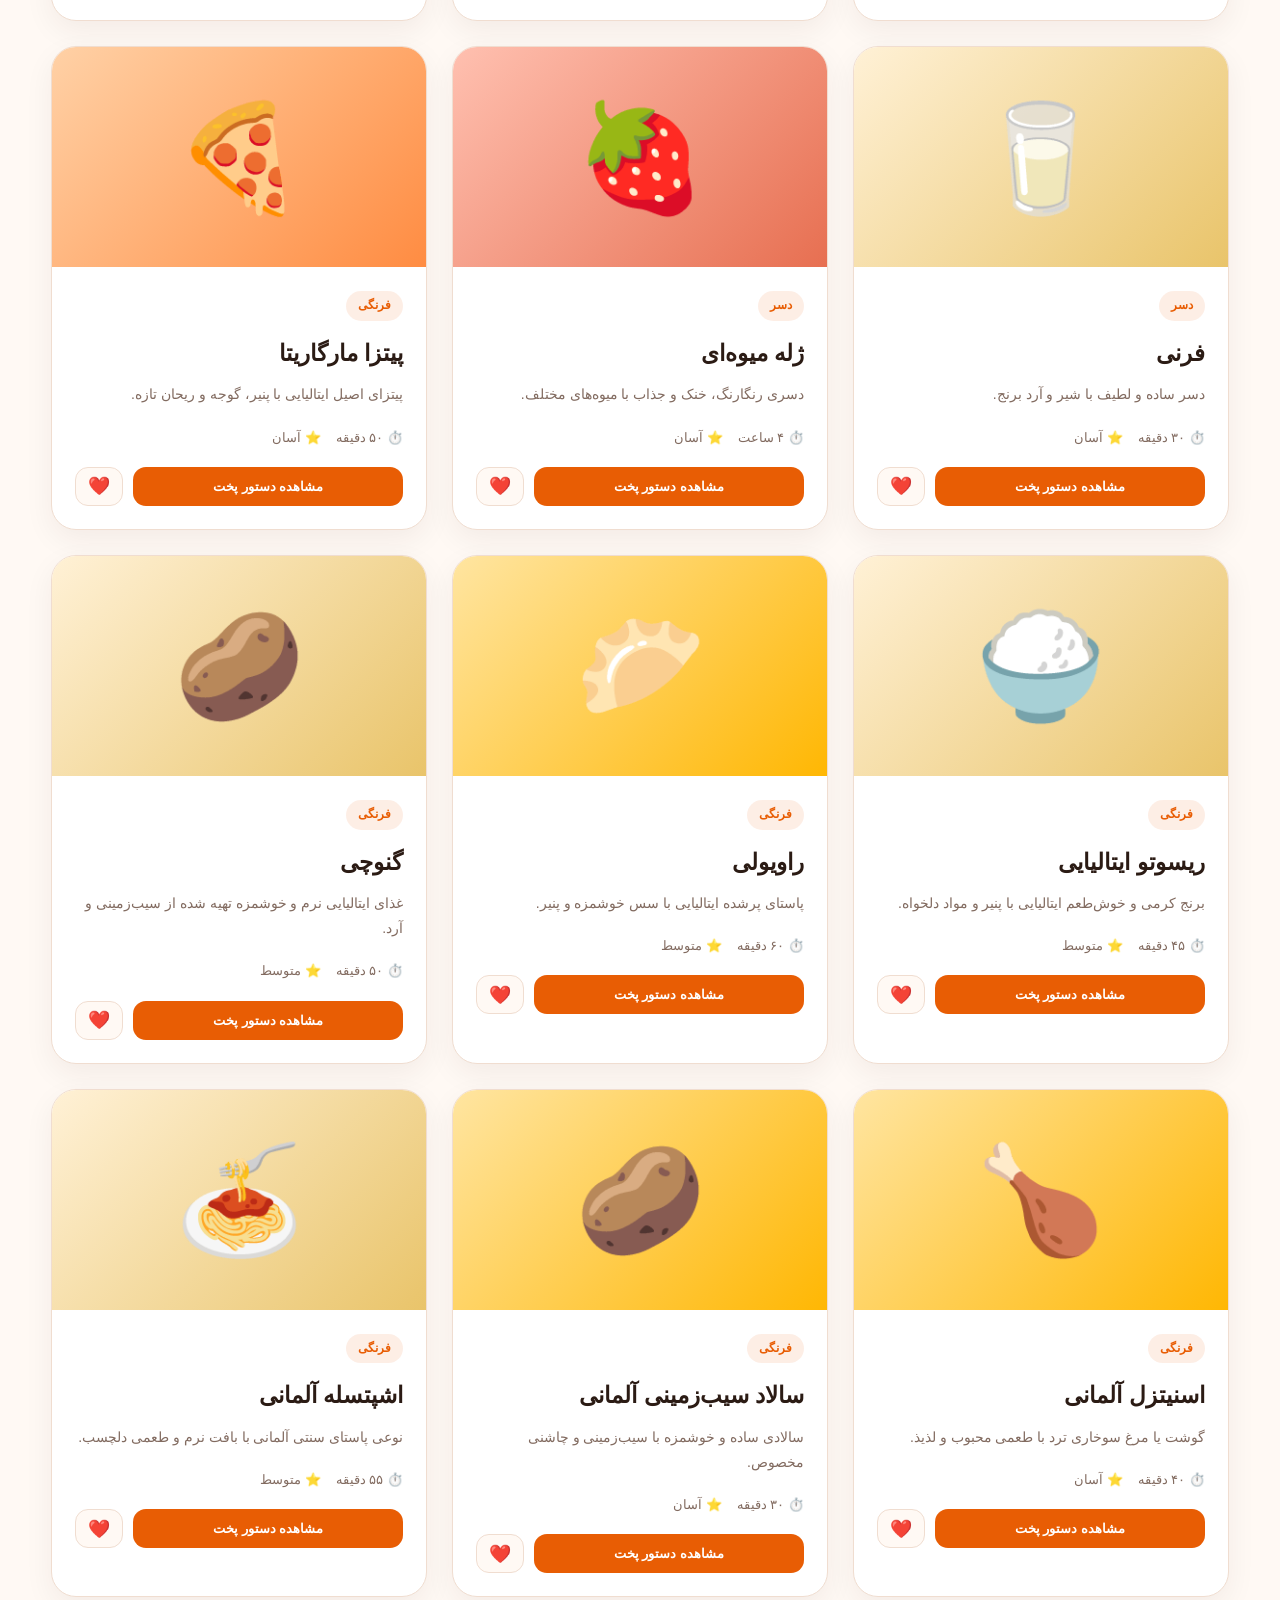
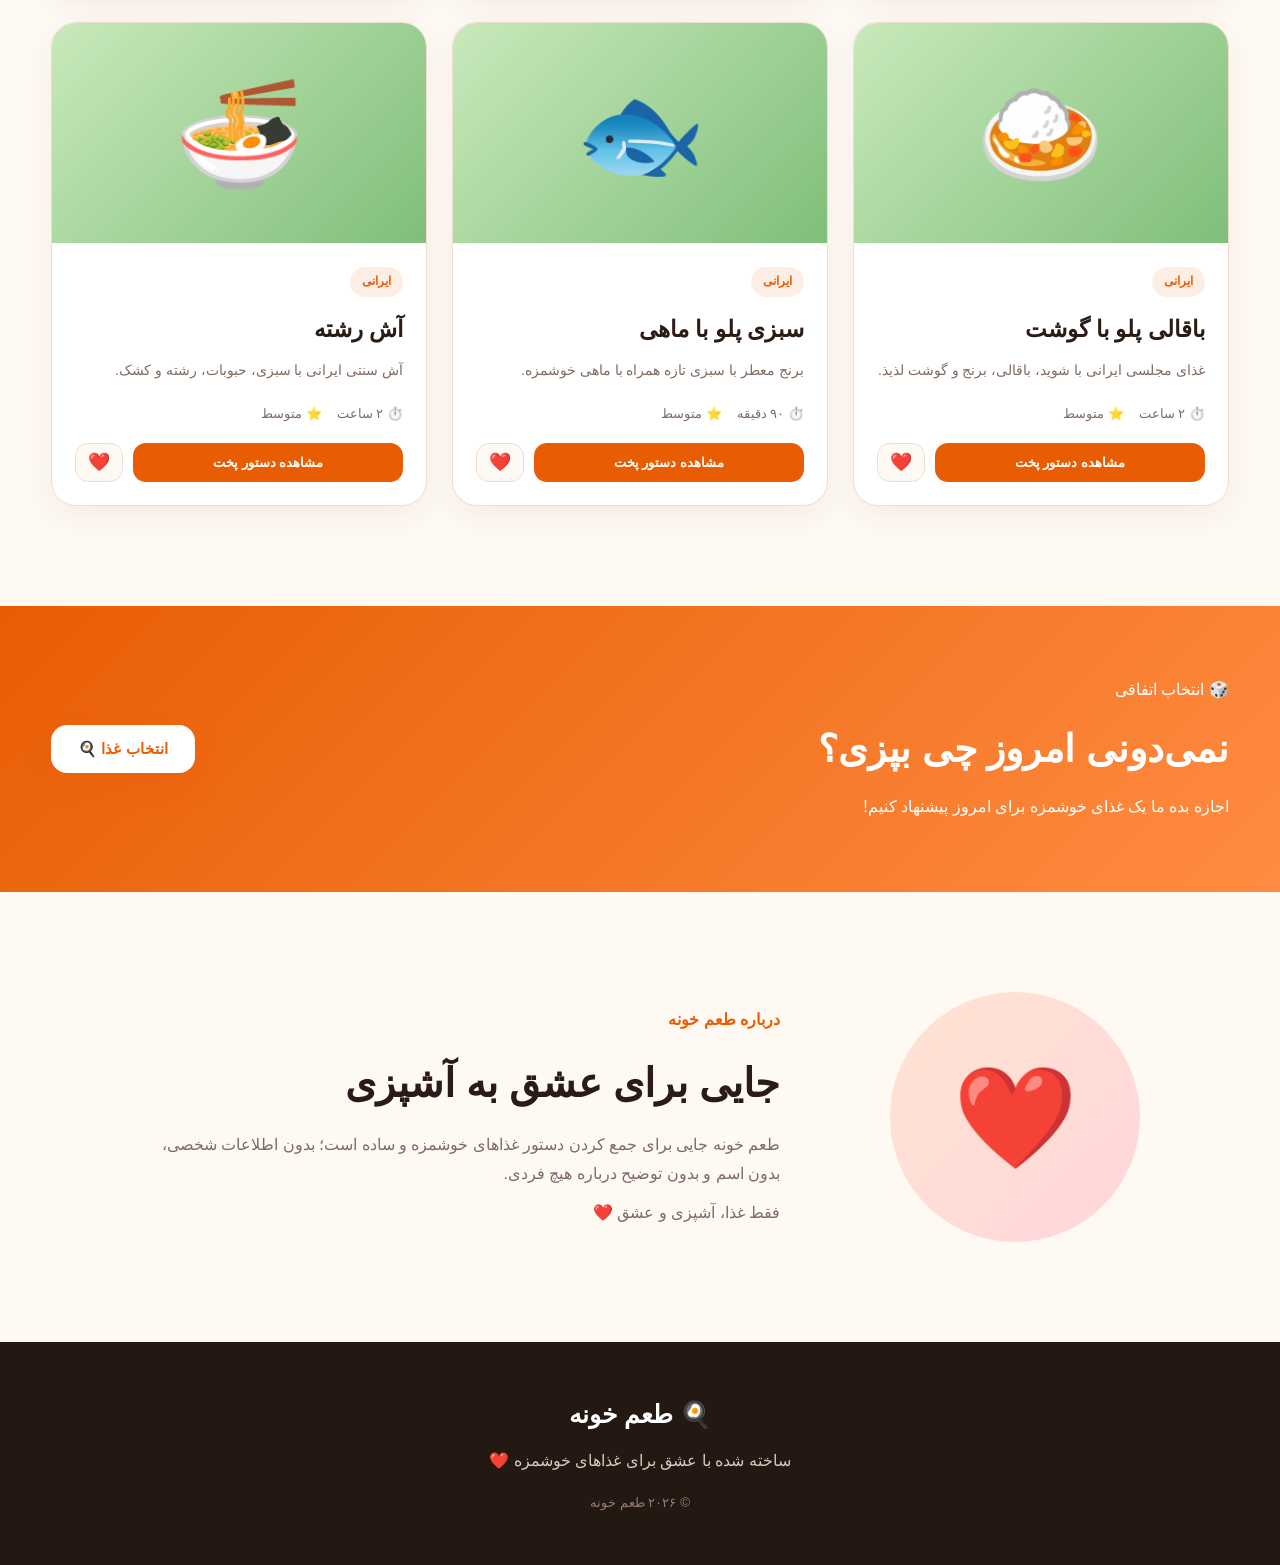
==== commit 738fd950: "Add files via upload" ====
--- a/index.html
+++ b/index.html
@@ -733,6 +733,488 @@
                     </article>
 
 
+
+                    <!-- غذاهای اضافه شده: بدون تغییر در طراحی، رنگ یا ساختار -->
+
+                    <article class="recipe-card" data-category="ایرانی" data-name="چلو کباب">
+                        <div class="food-image red">🍢</div>
+                        <div class="recipe-info">
+                            <span class="category">ایرانی</span>
+                            <h3>چلو کباب</h3>
+                            <p>برنج ایرانی خوش‌عطر همراه با کباب لذیذ و گوجه کبابی.</p>
+                            <div class="recipe-details"><span>⏱️ ۶۰ دقیقه</span><span>⭐ متوسط</span></div>
+                            <div class="card-buttons">
+                                <button class="view-recipe" data-recipe="kabab">مشاهده دستور پخت</button>
+                                <button class="favorite" data-recipe="kabab">❤️</button>
+                            </div>
+                        </div>
+                    </article>
+
+                    <article class="recipe-card" data-category="ایرانی" data-name="قیمه">
+                        <div class="food-image yellow">🍲</div>
+                        <div class="recipe-info">
+                            <span class="category">ایرانی</span>
+                            <h3>قیمه</h3>
+                            <p>خورشت محبوب ایرانی با لپه، گوشت، سیب‌زمینی و لیمو عمانی.</p>
+                            <div class="recipe-details"><span>⏱️ ۲ ساعت</span><span>⭐ متوسط</span></div>
+                            <div class="card-buttons">
+                                <button class="view-recipe" data-recipe="ghormeh">مشاهده دستور پخت</button>
+                                <button class="favorite" data-recipe="ghormeh">❤️</button>
+                            </div>
+                        </div>
+                    </article>
+
+                    <article class="recipe-card" data-category="ایرانی" data-name="عدس پلو">
+                        <div class="food-image brown">🍚</div>
+                        <div class="recipe-info">
+                            <span class="category">ایرانی</span>
+                            <h3>عدس پلو</h3>
+                            <p>پلوی خوشمزه و مقوی با عدس، برنج و مواد دلخواه.</p>
+                            <div class="recipe-details"><span>⏱️ ۷۰ دقیقه</span><span>⭐ آسان</span></div>
+                            <div class="card-buttons">
+                                <button class="view-recipe" data-recipe="zereshk">مشاهده دستور پخت</button>
+                                <button class="favorite" data-recipe="zereshk">❤️</button>
+                            </div>
+                        </div>
+                    </article>
+
+                    <article class="recipe-card" data-category="ایرانی" data-name="لوبیا پلو">
+                        <div class="food-image green">🍛</div>
+                        <div class="recipe-info">
+                            <span class="category">ایرانی</span>
+                            <h3>لوبیا پلو</h3>
+                            <p>برنج خوش‌طعم ایرانی با لوبیا سبز، گوشت و رب گوجه.</p>
+                            <div class="recipe-details"><span>⏱️ ۹۰ دقیقه</span><span>⭐ متوسط</span></div>
+                            <div class="card-buttons">
+                                <button class="view-recipe" data-recipe="zereshk">مشاهده دستور پخت</button>
+                                <button class="favorite" data-recipe="zereshk">❤️</button>
+                            </div>
+                        </div>
+                    </article>
+
+                    <article class="recipe-card" data-category="ایرانی" data-name="آلبالو پلو">
+                        <div class="food-image red">🍒</div>
+                        <div class="recipe-info">
+                            <span class="category">ایرانی</span>
+                            <h3>آلبالو پلو</h3>
+                            <p>پلوی مجلسی و خوش‌رنگ با آلبالو و برنج زعفرانی.</p>
+                            <div class="recipe-details"><span>⏱️ ۹۰ دقیقه</span><span>⭐ متوسط</span></div>
+                            <div class="card-buttons">
+                                <button class="view-recipe" data-recipe="zereshk">مشاهده دستور پخت</button>
+                                <button class="favorite" data-recipe="zereshk">❤️</button>
+                            </div>
+                        </div>
+                    </article>
+
+                    <article class="recipe-card" data-category="ایرانی" data-name="میرزا قاسمی">
+                        <div class="food-image brown">🍆</div>
+                        <div class="recipe-info">
+                            <span class="category">ایرانی</span>
+                            <h3>میرزا قاسمی</h3>
+                            <p>غذای شمالی خوش‌عطر با بادمجان کبابی، گوجه و تخم‌مرغ.</p>
+                            <div class="recipe-details"><span>⏱️ ۴۵ دقیقه</span><span>⭐ آسان</span></div>
+                            <div class="card-buttons">
+                                <button class="view-recipe" data-recipe="ghormeh">مشاهده دستور پخت</button>
+                                <button class="favorite" data-recipe="ghormeh">❤️</button>
+                            </div>
+                        </div>
+                    </article>
+
+                    <article class="recipe-card" data-category="ایرانی" data-name="کشک بادمجان">
+                        <div class="food-image cream">🥣</div>
+                        <div class="recipe-info">
+                            <span class="category">ایرانی</span>
+                            <h3>کشک بادمجان</h3>
+                            <p>پیش‌غذای سنتی و خوشمزه با بادمجان، کشک و نعناع داغ.</p>
+                            <div class="recipe-details"><span>⏱️ ۵۰ دقیقه</span><span>⭐ آسان</span></div>
+                            <div class="card-buttons">
+                                <button class="view-recipe" data-recipe="ghormeh">مشاهده دستور پخت</button>
+                                <button class="favorite" data-recipe="ghormeh">❤️</button>
+                            </div>
+                        </div>
+                    </article>
+
+                    <article class="recipe-card" data-category="کباب" data-name="جوجه کباب">
+                        <div class="food-image yellow">🍗</div>
+                        <div class="recipe-info">
+                            <span class="category">کباب</span>
+                            <h3>جوجه کباب</h3>
+                            <p>مرغ مزه‌دار شده با زعفران و ادویه، مناسب یک کباب عالی.</p>
+                            <div class="recipe-details"><span>⏱️ ۶۰ دقیقه</span><span>⭐ آسان</span></div>
+                            <div class="card-buttons">
+                                <button class="view-recipe" data-recipe="kabab">مشاهده دستور پخت</button>
+                                <button class="favorite" data-recipe="kabab">❤️</button>
+                            </div>
+                        </div>
+                    </article>
+
+                    <article class="recipe-card" data-category="کباب" data-name="کباب برگ">
+                        <div class="food-image darkfood">🥩</div>
+                        <div class="recipe-info">
+                            <span class="category">کباب</span>
+                            <h3>کباب برگ</h3>
+                            <p>کباب مجلسی و لذیذ تهیه شده از گوشت نرم و مزه‌دار.</p>
+                            <div class="recipe-details"><span>⏱️ ۷۵ دقیقه</span><span>⭐ سخت</span></div>
+                            <div class="card-buttons">
+                                <button class="view-recipe" data-recipe="kabab">مشاهده دستور پخت</button>
+                                <button class="favorite" data-recipe="kabab">❤️</button>
+                            </div>
+                        </div>
+                    </article>
+
+                    <article class="recipe-card" data-category="کباب" data-name="کباب تابه ای">
+                        <div class="food-image red">🍖</div>
+                        <div class="recipe-info">
+                            <span class="category">کباب</span>
+                            <h3>کباب تابه‌ای</h3>
+                            <p>کباب خانگی ساده و خوشمزه که سریع داخل تابه آماده می‌شود.</p>
+                            <div class="recipe-details"><span>⏱️ ۴۰ دقیقه</span><span>⭐ آسان</span></div>
+                            <div class="card-buttons">
+                                <button class="view-recipe" data-recipe="kabab">مشاهده دستور پخت</button>
+                                <button class="favorite" data-recipe="kabab">❤️</button>
+                            </div>
+                        </div>
+                    </article>
+
+                    <article class="recipe-card" data-category="فست فود" data-name="هات داگ">
+                        <div class="food-image orange">🌭</div>
+                        <div class="recipe-info">
+                            <span class="category">فست فود</span>
+                            <h3>هات داگ</h3>
+                            <p>هات داگ خوشمزه با سس، پنیر و مواد دلخواه.</p>
+                            <div class="recipe-details"><span>⏱️ ۲۰ دقیقه</span><span>⭐ آسان</span></div>
+                            <div class="card-buttons">
+                                <button class="view-recipe" data-recipe="burger">مشاهده دستور پخت</button>
+                                <button class="favorite" data-recipe="burger">❤️</button>
+                            </div>
+                        </div>
+                    </article>
+
+                    <article class="recipe-card" data-category="فست فود" data-name="سیب زمینی سرخ کرده">
+                        <div class="food-image yellow">🍟</div>
+                        <div class="recipe-info">
+                            <span class="category">فست فود</span>
+                            <h3>سیب‌زمینی سرخ‌کرده</h3>
+                            <p>سیب‌زمینی طلایی و ترد با ادویه‌های خوش‌طعم.</p>
+                            <div class="recipe-details"><span>⏱️ ۳۰ دقیقه</span><span>⭐ آسان</span></div>
+                            <div class="card-buttons">
+                                <button class="view-recipe" data-recipe="burger">مشاهده دستور پخت</button>
+                                <button class="favorite" data-recipe="burger">❤️</button>
+                            </div>
+                        </div>
+                    </article>
+
+                    <article class="recipe-card" data-category="فست فود" data-name="ساندویچ مرغ">
+                        <div class="food-image cream">🥪</div>
+                        <div class="recipe-info">
+                            <span class="category">فست فود</span>
+                            <h3>ساندویچ مرغ</h3>
+                            <p>ساندویچ خوشمزه با مرغ، سبزیجات و سس مخصوص.</p>
+                            <div class="recipe-details"><span>⏱️ ۲۵ دقیقه</span><span>⭐ آسان</span></div>
+                            <div class="card-buttons">
+                                <button class="view-recipe" data-recipe="burger">مشاهده دستور پخت</button>
+                                <button class="favorite" data-recipe="burger">❤️</button>
+                            </div>
+                        </div>
+                    </article>
+
+                    <article class="recipe-card" data-category="فست فود" data-name="پیتزا پپرونی">
+                        <div class="food-image orange">🍕</div>
+                        <div class="recipe-info">
+                            <span class="category">فست فود</span>
+                            <h3>پیتزا پپرونی</h3>
+                            <p>پیتزای داغ با پنیر کش‌دار و طعم تند و جذاب.</p>
+                            <div class="recipe-details"><span>⏱️ ۵۰ دقیقه</span><span>⭐ آسان</span></div>
+                            <div class="card-buttons">
+                                <button class="view-recipe" data-recipe="pizza">مشاهده دستور پخت</button>
+                                <button class="favorite" data-recipe="pizza">❤️</button>
+                            </div>
+                        </div>
+                    </article>
+
+                    <article class="recipe-card" data-category="فرنگی" data-name="لازانیا">
+                        <div class="food-image red">🧀</div>
+                        <div class="recipe-info">
+                            <span class="category">فرنگی</span>
+                            <h3>لازانیا</h3>
+                            <p>لایه‌های خوشمزه پاستا، گوشت، سس و پنیر کش‌دار.</p>
+                            <div class="recipe-details"><span>⏱️ ۹۰ دقیقه</span><span>⭐ متوسط</span></div>
+                            <div class="card-buttons">
+                                <button class="view-recipe" data-recipe="pasta">مشاهده دستور پخت</button>
+                                <button class="favorite" data-recipe="pasta">❤️</button>
+                            </div>
+                        </div>
+                    </article>
+
+                    <article class="recipe-card" data-category="فرنگی" data-name="اسپاگتی بلونز">
+                        <div class="food-image cream">🍝</div>
+                        <div class="recipe-info">
+                            <span class="category">فرنگی</span>
+                            <h3>اسپاگتی بلونز</h3>
+                            <p>پاستای خوش‌طعم با سس گوجه و گوشت چرخ‌کرده.</p>
+                            <div class="recipe-details"><span>⏱️ ۵۰ دقیقه</span><span>⭐ متوسط</span></div>
+                            <div class="card-buttons">
+                                <button class="view-recipe" data-recipe="pasta">مشاهده دستور پخت</button>
+                                <button class="favorite" data-recipe="pasta">❤️</button>
+                            </div>
+                        </div>
+                    </article>
+
+                    <article class="recipe-card" data-category="فرنگی" data-name="سوپ قارچ">
+                        <div class="food-image cream">🍄</div>
+                        <div class="recipe-info">
+                            <span class="category">فرنگی</span>
+                            <h3>سوپ قارچ</h3>
+                            <p>سوپ نرم و خامه‌ای با قارچ تازه و طعمی دلنشین.</p>
+                            <div class="recipe-details"><span>⏱️ ۴۰ دقیقه</span><span>⭐ آسان</span></div>
+                            <div class="card-buttons">
+                                <button class="view-recipe" data-recipe="pasta">مشاهده دستور پخت</button>
+                                <button class="favorite" data-recipe="pasta">❤️</button>
+                            </div>
+                        </div>
+                    </article>
+
+                    <article class="recipe-card" data-category="دسر" data-name="تیرامیسو">
+                        <div class="food-image chocolate">🍰</div>
+                        <div class="recipe-info">
+                            <span class="category">دسر</span>
+                            <h3>تیرامیسو</h3>
+                            <p>دسر ایتالیایی خوشمزه با قهوه، بیسکویت و کرم نرم.</p>
+                            <div class="recipe-details"><span>⏱️ ۴۵ دقیقه</span><span>⭐ متوسط</span></div>
+                            <div class="card-buttons">
+                                <button class="view-recipe" data-recipe="cake">مشاهده دستور پخت</button>
+                                <button class="favorite" data-recipe="cake">❤️</button>
+                            </div>
+                        </div>
+                    </article>
+
+                    <article class="recipe-card" data-category="دسر" data-name="چیز کیک">
+                        <div class="food-image cream">🍰</div>
+                        <div class="recipe-info">
+                            <span class="category">دسر</span>
+                            <h3>چیز کیک</h3>
+                            <p>دسر خامه‌ای و لطیف با پایه بیسکویتی خوشمزه.</p>
+                            <div class="recipe-details"><span>⏱️ ۷۰ دقیقه</span><span>⭐ متوسط</span></div>
+                            <div class="card-buttons">
+                                <button class="view-recipe" data-recipe="cake">مشاهده دستور پخت</button>
+                                <button class="favorite" data-recipe="cake">❤️</button>
+                            </div>
+                        </div>
+                    </article>
+
+                    <article class="recipe-card" data-category="دسر" data-name="بستنی وانیلی">
+                        <div class="food-image cream">🍨</div>
+                        <div class="recipe-info">
+                            <span class="category">دسر</span>
+                            <h3>بستنی وانیلی</h3>
+                            <p>دسر خنک و شیرین با طعم کلاسیک وانیل.</p>
+                            <div class="recipe-details"><span>⏱️ ۳۰ دقیقه</span><span>⭐ آسان</span></div>
+                            <div class="card-buttons">
+                                <button class="view-recipe" data-recipe="cake">مشاهده دستور پخت</button>
+                                <button class="favorite" data-recipe="cake">❤️</button>
+                            </div>
+                        </div>
+                    </article>
+
+                    <article class="recipe-card" data-category="دسر" data-name="موس شکلاتی">
+                        <div class="food-image chocolate">🍫</div>
+                        <div class="recipe-info">
+                            <span class="category">دسر</span>
+                            <h3>موس شکلاتی</h3>
+                            <p>دسر سبک و نرم شکلاتی برای عاشقان طعم شکلات.</p>
+                            <div class="recipe-details"><span>⏱️ ۴۰ دقیقه</span><span>⭐ آسان</span></div>
+                            <div class="card-buttons">
+                                <button class="view-recipe" data-recipe="cake">مشاهده دستور پخت</button>
+                                <button class="favorite" data-recipe="cake">❤️</button>
+                            </div>
+                        </div>
+                    </article>
+
+                    <article class="recipe-card" data-category="دسر" data-name="شله زرد">
+                        <div class="food-image yellow">🍮</div>
+                        <div class="recipe-info">
+                            <span class="category">دسر</span>
+                            <h3>شله زرد</h3>
+                            <p>دسر سنتی ایرانی با برنج، زعفران، گلاب و دارچین.</p>
+                            <div class="recipe-details"><span>⏱️ ۹۰ دقیقه</span><span>⭐ متوسط</span></div>
+                            <div class="card-buttons">
+                                <button class="view-recipe" data-recipe="cake">مشاهده دستور پخت</button>
+                                <button class="favorite" data-recipe="cake">❤️</button>
+                            </div>
+                        </div>
+                    </article>
+
+                    <article class="recipe-card" data-category="دسر" data-name="فرنی">
+                        <div class="food-image cream">🥛</div>
+                        <div class="recipe-info">
+                            <span class="category">دسر</span>
+                            <h3>فرنی</h3>
+                            <p>دسر ساده و لطیف با شیر و آرد برنج.</p>
+                            <div class="recipe-details"><span>⏱️ ۳۰ دقیقه</span><span>⭐ آسان</span></div>
+                            <div class="card-buttons">
+                                <button class="view-recipe" data-recipe="cake">مشاهده دستور پخت</button>
+                                <button class="favorite" data-recipe="cake">❤️</button>
+                            </div>
+                        </div>
+                    </article>
+
+                    <article class="recipe-card" data-category="دسر" data-name="ژله میوه ای">
+                        <div class="food-image red">🍓</div>
+                        <div class="recipe-info">
+                            <span class="category">دسر</span>
+                            <h3>ژله میوه‌ای</h3>
+                            <p>دسری رنگارنگ، خنک و جذاب با میوه‌های مختلف.</p>
+                            <div class="recipe-details"><span>⏱️ ۴ ساعت</span><span>⭐ آسان</span></div>
+                            <div class="card-buttons">
+                                <button class="view-recipe" data-recipe="cake">مشاهده دستور پخت</button>
+                                <button class="favorite" data-recipe="cake">❤️</button>
+                            </div>
+                        </div>
+                    </article>
+
+
+                    <!-- غذاهای بین‌المللی اضافه شده: بدون تغییر در ظاهر و ساختار -->
+
+                    <article class="recipe-card" data-category="فرنگی" data-name="پیتزا مارگاریتا">
+                        <div class="food-image orange">🍕</div>
+                        <div class="recipe-info">
+                            <span class="category">فرنگی</span>
+                            <h3>پیتزا مارگاریتا</h3>
+                            <p>پیتزای اصیل ایتالیایی با پنیر، گوجه و ریحان تازه.</p>
+                            <div class="recipe-details"><span>⏱️ ۵۰ دقیقه</span><span>⭐ آسان</span></div>
+                            <div class="card-buttons">
+                                <button class="view-recipe" data-recipe="pizza">مشاهده دستور پخت</button>
+                                <button class="favorite" data-recipe="pizza">❤️</button>
+                            </div>
+                        </div>
+                    </article>
+
+                    <article class="recipe-card" data-category="فرنگی" data-name="ریسوتو ایتالیایی">
+                        <div class="food-image cream">🍚</div>
+                        <div class="recipe-info">
+                            <span class="category">فرنگی</span>
+                            <h3>ریسوتو ایتالیایی</h3>
+                            <p>برنج کرمی و خوش‌طعم ایتالیایی با پنیر و مواد دلخواه.</p>
+                            <div class="recipe-details"><span>⏱️ ۴۵ دقیقه</span><span>⭐ متوسط</span></div>
+                            <div class="card-buttons">
+                                <button class="view-recipe" data-recipe="pasta">مشاهده دستور پخت</button>
+                                <button class="favorite" data-recipe="pasta">❤️</button>
+                            </div>
+                        </div>
+                    </article>
+
+                    <article class="recipe-card" data-category="فرنگی" data-name="راویولی">
+                        <div class="food-image yellow">🥟</div>
+                        <div class="recipe-info">
+                            <span class="category">فرنگی</span>
+                            <h3>راویولی</h3>
+                            <p>پاستای پرشده ایتالیایی با سس خوشمزه و پنیر.</p>
+                            <div class="recipe-details"><span>⏱️ ۶۰ دقیقه</span><span>⭐ متوسط</span></div>
+                            <div class="card-buttons">
+                                <button class="view-recipe" data-recipe="pasta">مشاهده دستور پخت</button>
+                                <button class="favorite" data-recipe="pasta">❤️</button>
+                            </div>
+                        </div>
+                    </article>
+
+                    <article class="recipe-card" data-category="فرنگی" data-name="گنوچی">
+                        <div class="food-image cream">🥔</div>
+                        <div class="recipe-info">
+                            <span class="category">فرنگی</span>
+                            <h3>گنوچی</h3>
+                            <p>غذای ایتالیایی نرم و خوشمزه تهیه شده از سیب‌زمینی و آرد.</p>
+                            <div class="recipe-details"><span>⏱️ ۵۰ دقیقه</span><span>⭐ متوسط</span></div>
+                            <div class="card-buttons">
+                                <button class="view-recipe" data-recipe="pasta">مشاهده دستور پخت</button>
+                                <button class="favorite" data-recipe="pasta">❤️</button>
+                            </div>
+                        </div>
+                    </article>
+
+                    <article class="recipe-card" data-category="فرنگی" data-name="اسنیتزل آلمانی">
+                        <div class="food-image yellow">🍗</div>
+                        <div class="recipe-info">
+                            <span class="category">فرنگی</span>
+                            <h3>اسنیتزل آلمانی</h3>
+                            <p>گوشت یا مرغ سوخاری ترد با طعمی محبوب و لذیذ.</p>
+                            <div class="recipe-details"><span>⏱️ ۴۰ دقیقه</span><span>⭐ آسان</span></div>
+                            <div class="card-buttons">
+                                <button class="view-recipe" data-recipe="burger">مشاهده دستور پخت</button>
+                                <button class="favorite" data-recipe="burger">❤️</button>
+                            </div>
+                        </div>
+                    </article>
+
+                    <article class="recipe-card" data-category="فرنگی" data-name="کارتوفل سالات">
+                        <div class="food-image yellow">🥔</div>
+                        <div class="recipe-info">
+                            <span class="category">فرنگی</span>
+                            <h3>سالاد سیب‌زمینی آلمانی</h3>
+                            <p>سالادی ساده و خوشمزه با سیب‌زمینی و چاشنی مخصوص.</p>
+                            <div class="recipe-details"><span>⏱️ ۳۰ دقیقه</span><span>⭐ آسان</span></div>
+                            <div class="card-buttons">
+                                <button class="view-recipe" data-recipe="pasta">مشاهده دستور پخت</button>
+                                <button class="favorite" data-recipe="pasta">❤️</button>
+                            </div>
+                        </div>
+                    </article>
+
+                    <article class="recipe-card" data-category="فرنگی" data-name="اشپتسله آلمانی">
+                        <div class="food-image cream">🍝</div>
+                        <div class="recipe-info">
+                            <span class="category">فرنگی</span>
+                            <h3>اشپتسله آلمانی</h3>
+                            <p>نوعی پاستای سنتی آلمانی با بافت نرم و طعمی دلچسب.</p>
+                            <div class="recipe-details"><span>⏱️ ۵۵ دقیقه</span><span>⭐ متوسط</span></div>
+                            <div class="card-buttons">
+                                <button class="view-recipe" data-recipe="pasta">مشاهده دستور پخت</button>
+                                <button class="favorite" data-recipe="pasta">❤️</button>
+                            </div>
+                        </div>
+                    </article>
+
+                    <article class="recipe-card" data-category="ایرانی" data-name="باقالی پلو با گوشت">
+                        <div class="food-image green">🍛</div>
+                        <div class="recipe-info">
+                            <span class="category">ایرانی</span>
+                            <h3>باقالی پلو با گوشت</h3>
+                            <p>غذای مجلسی ایرانی با شوید، باقالی، برنج و گوشت لذیذ.</p>
+                            <div class="recipe-details"><span>⏱️ ۲ ساعت</span><span>⭐ متوسط</span></div>
+                            <div class="card-buttons">
+                                <button class="view-recipe" data-recipe="zereshk">مشاهده دستور پخت</button>
+                                <button class="favorite" data-recipe="zereshk">❤️</button>
+                            </div>
+                        </div>
+                    </article>
+
+                    <article class="recipe-card" data-category="ایرانی" data-name="سبزی پلو با ماهی">
+                        <div class="food-image green">🐟</div>
+                        <div class="recipe-info">
+                            <span class="category">ایرانی</span>
+                            <h3>سبزی پلو با ماهی</h3>
+                            <p>برنج معطر با سبزی تازه همراه با ماهی خوشمزه.</p>
+                            <div class="recipe-details"><span>⏱️ ۹۰ دقیقه</span><span>⭐ متوسط</span></div>
+                            <div class="card-buttons">
+                                <button class="view-recipe" data-recipe="zereshk">مشاهده دستور پخت</button>
+                                <button class="favorite" data-recipe="zereshk">❤️</button>
+                            </div>
+                        </div>
+                    </article>
+
+                    <article class="recipe-card" data-category="ایرانی" data-name="آش رشته">
+                        <div class="food-image green">🍜</div>
+                        <div class="recipe-info">
+                            <span class="category">ایرانی</span>
+                            <h3>آش رشته</h3>
+                            <p>آش سنتی ایرانی با سبزی، حبوبات، رشته و کشک.</p>
+                            <div class="recipe-details"><span>⏱️ ۲ ساعت</span><span>⭐ متوسط</span></div>
+                            <div class="card-buttons">
+                                <button class="view-recipe" data-recipe="ghormeh">مشاهده دستور پخت</button>
+                                <button class="favorite" data-recipe="ghormeh">❤️</button>
+                            </div>
+                        </div>
+                    </article>
+
                 </div>
 
 
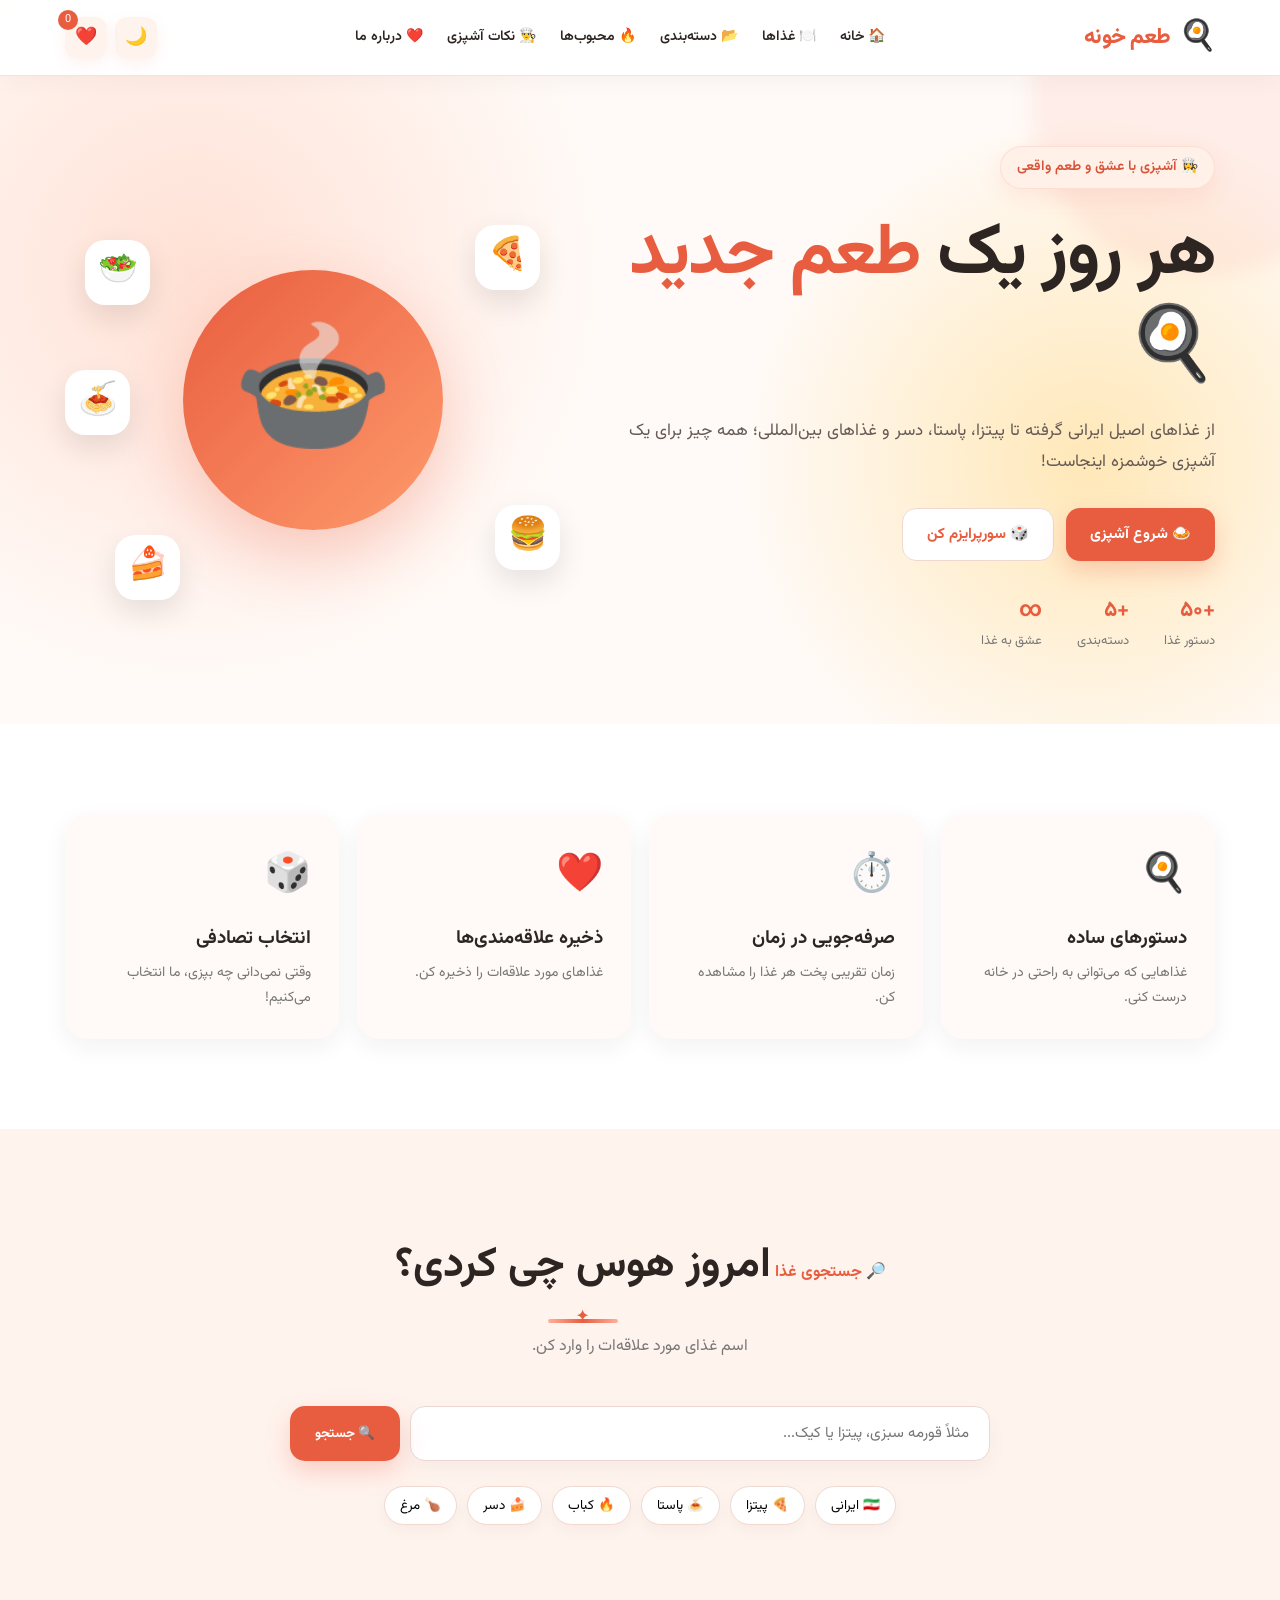
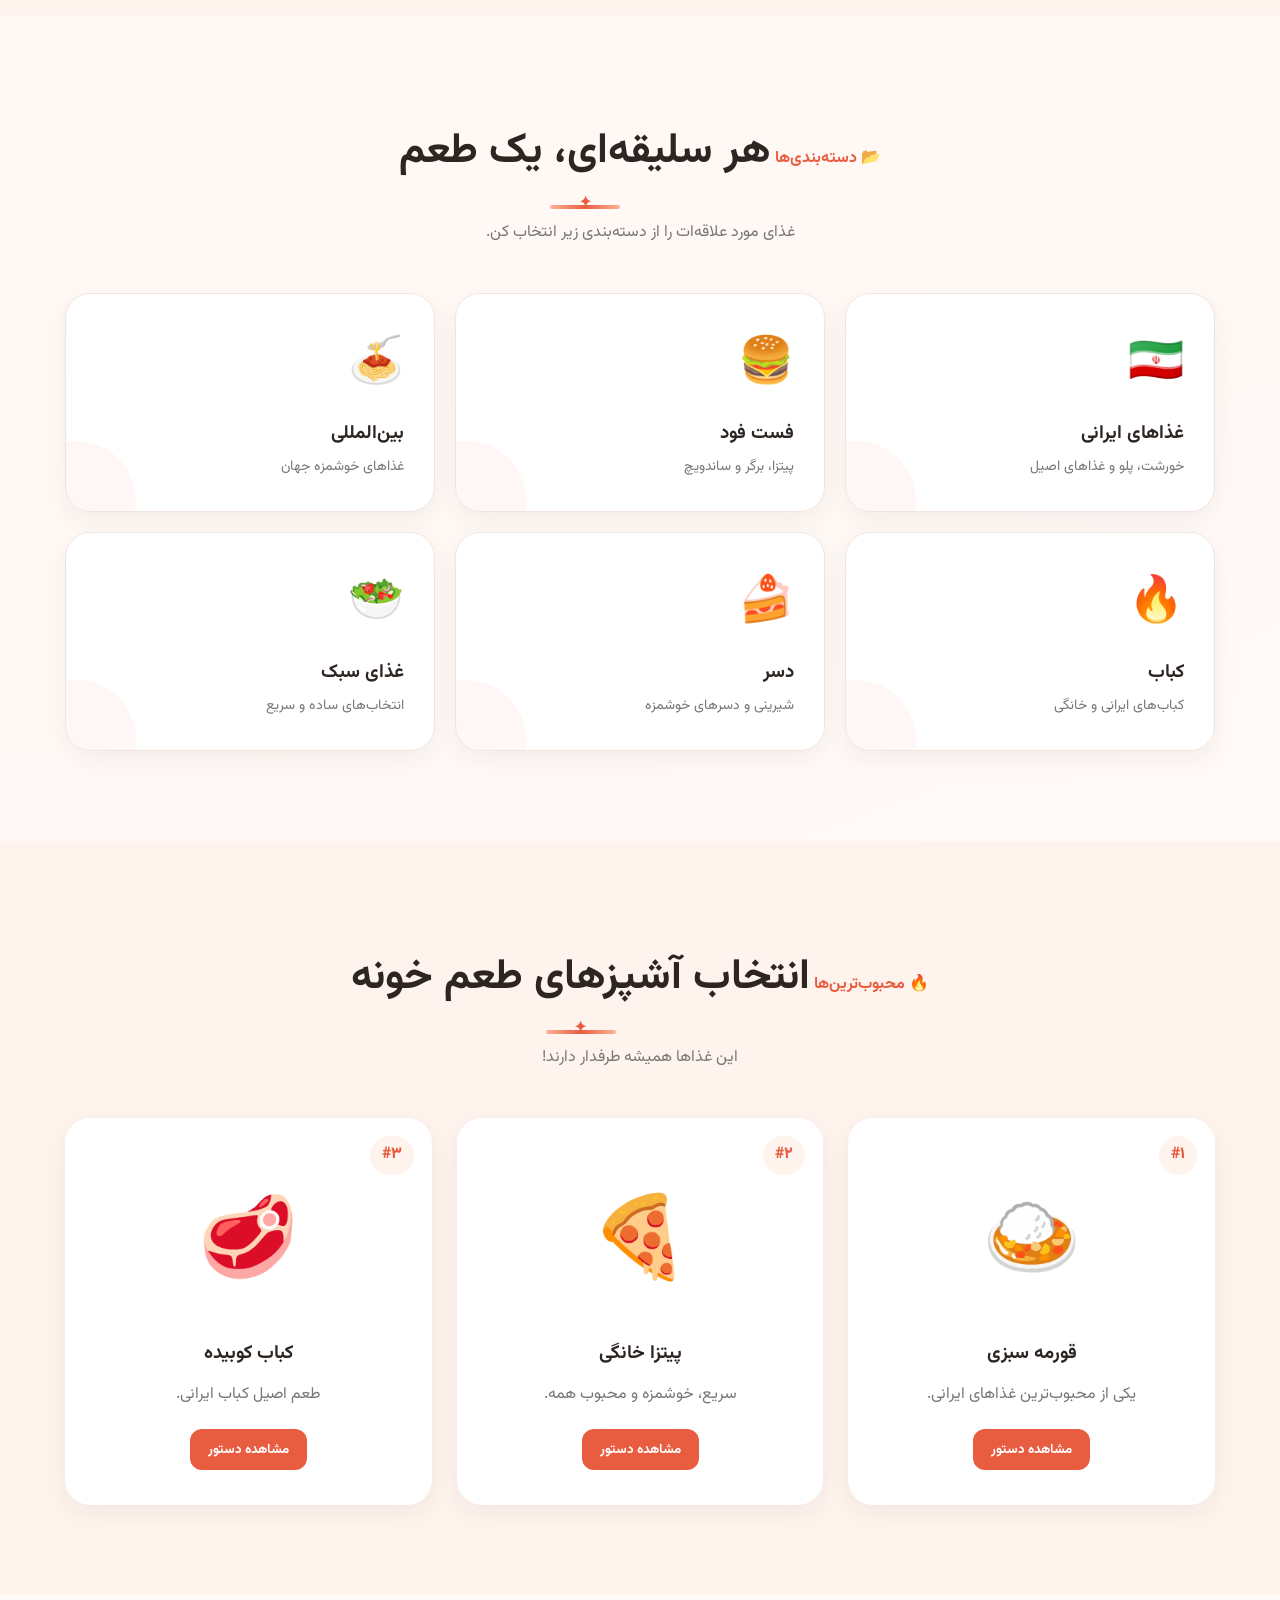
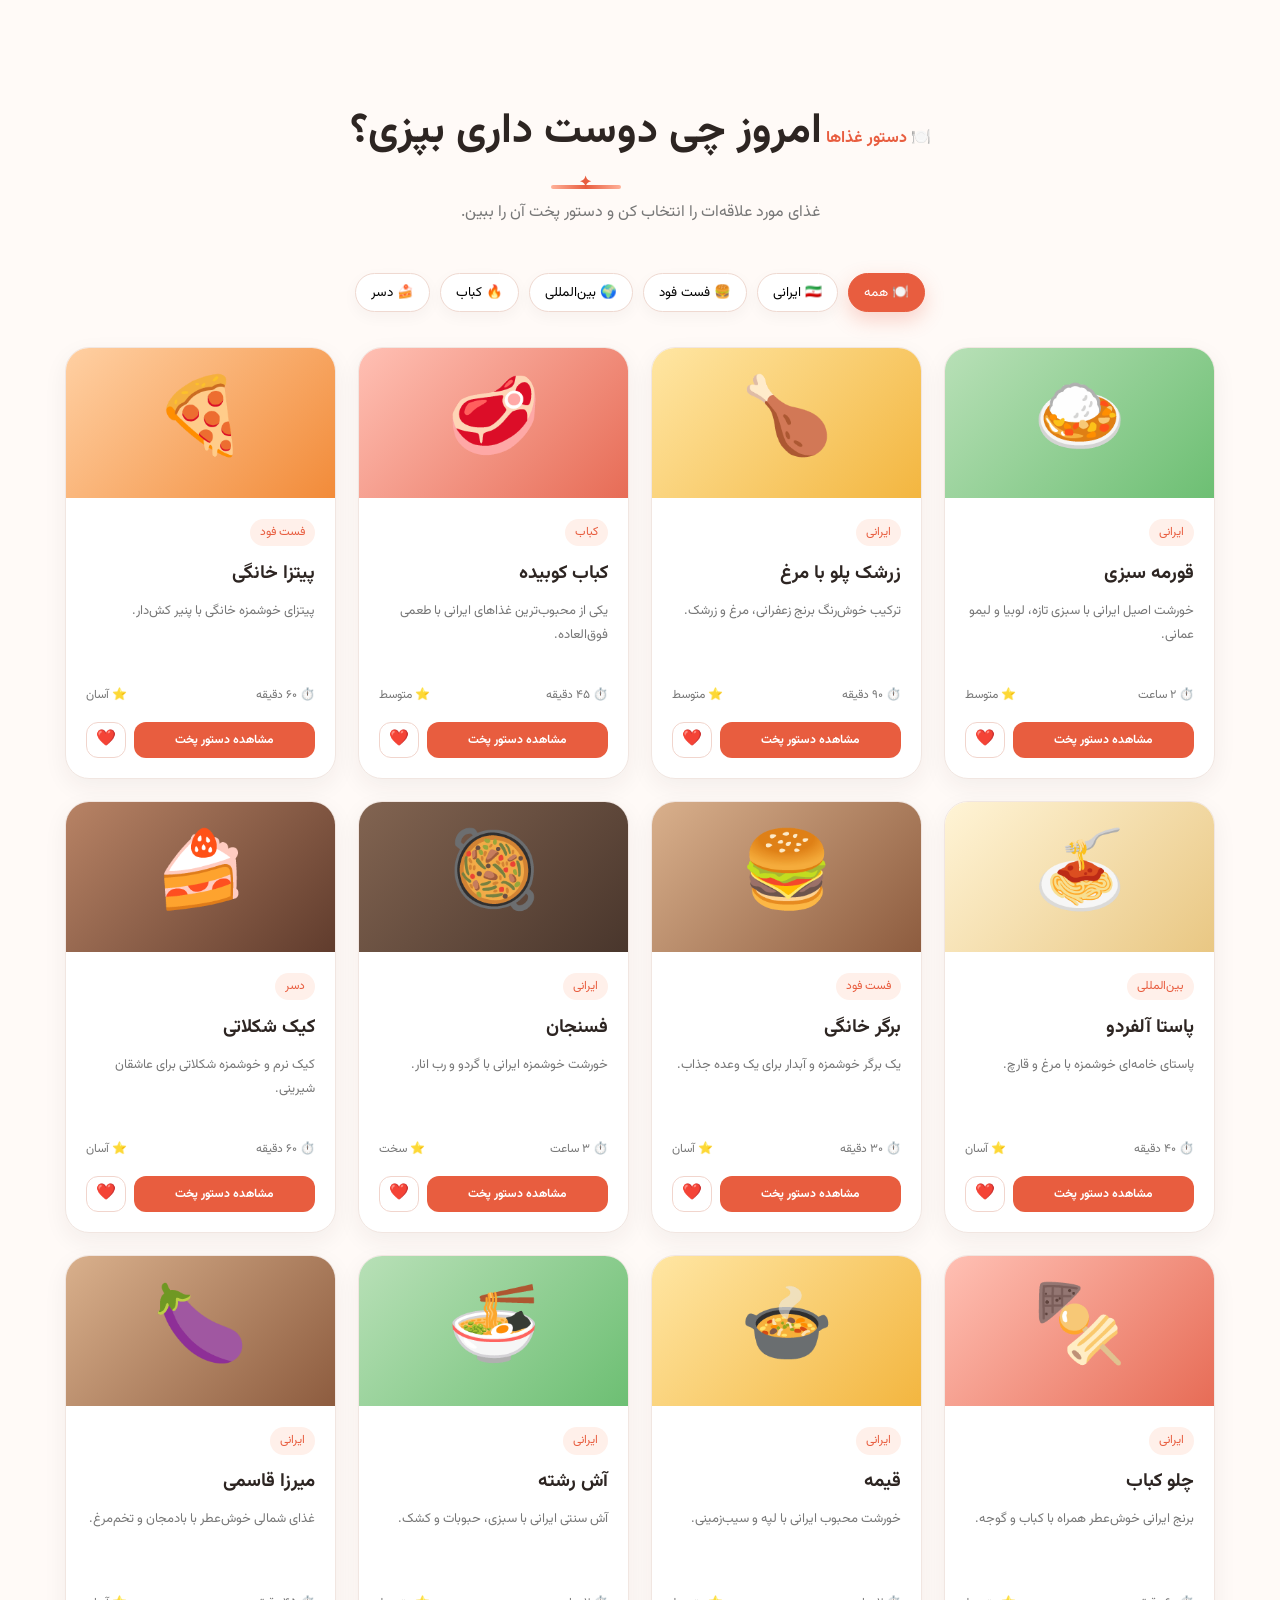
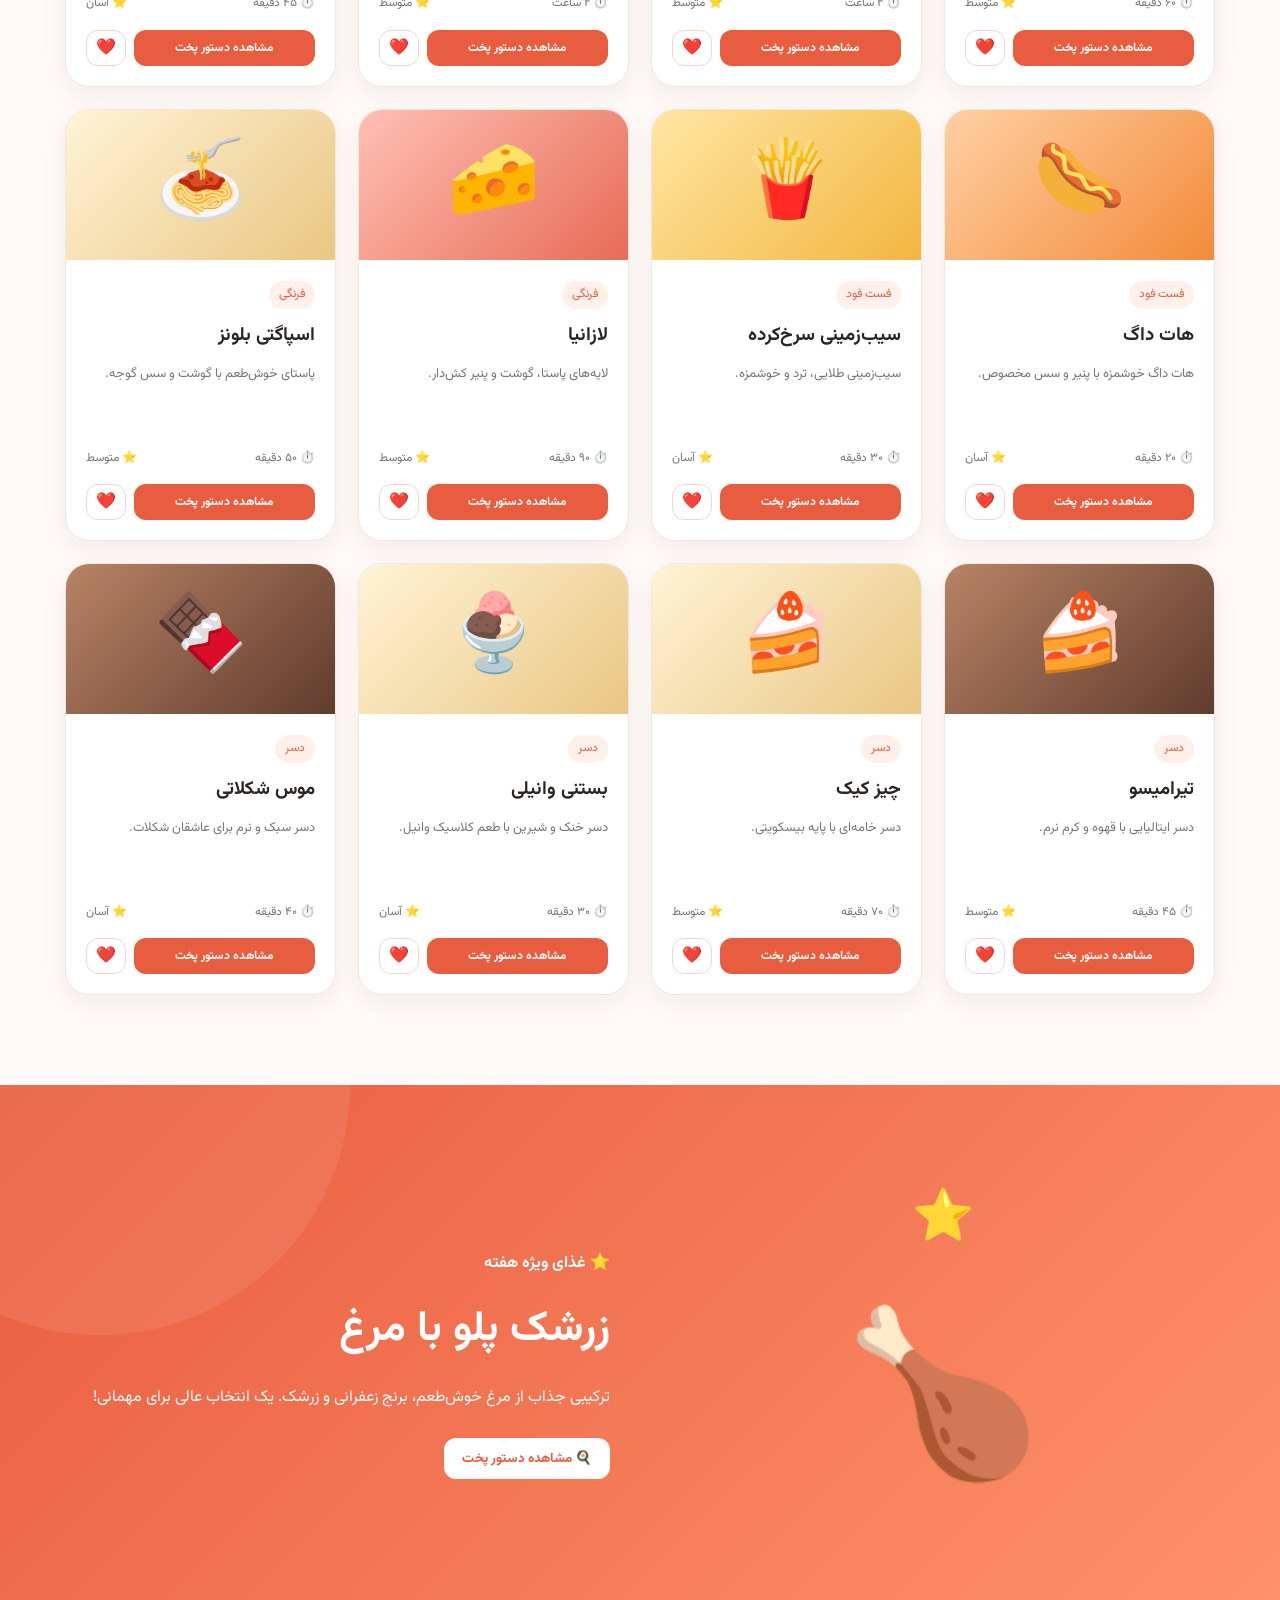
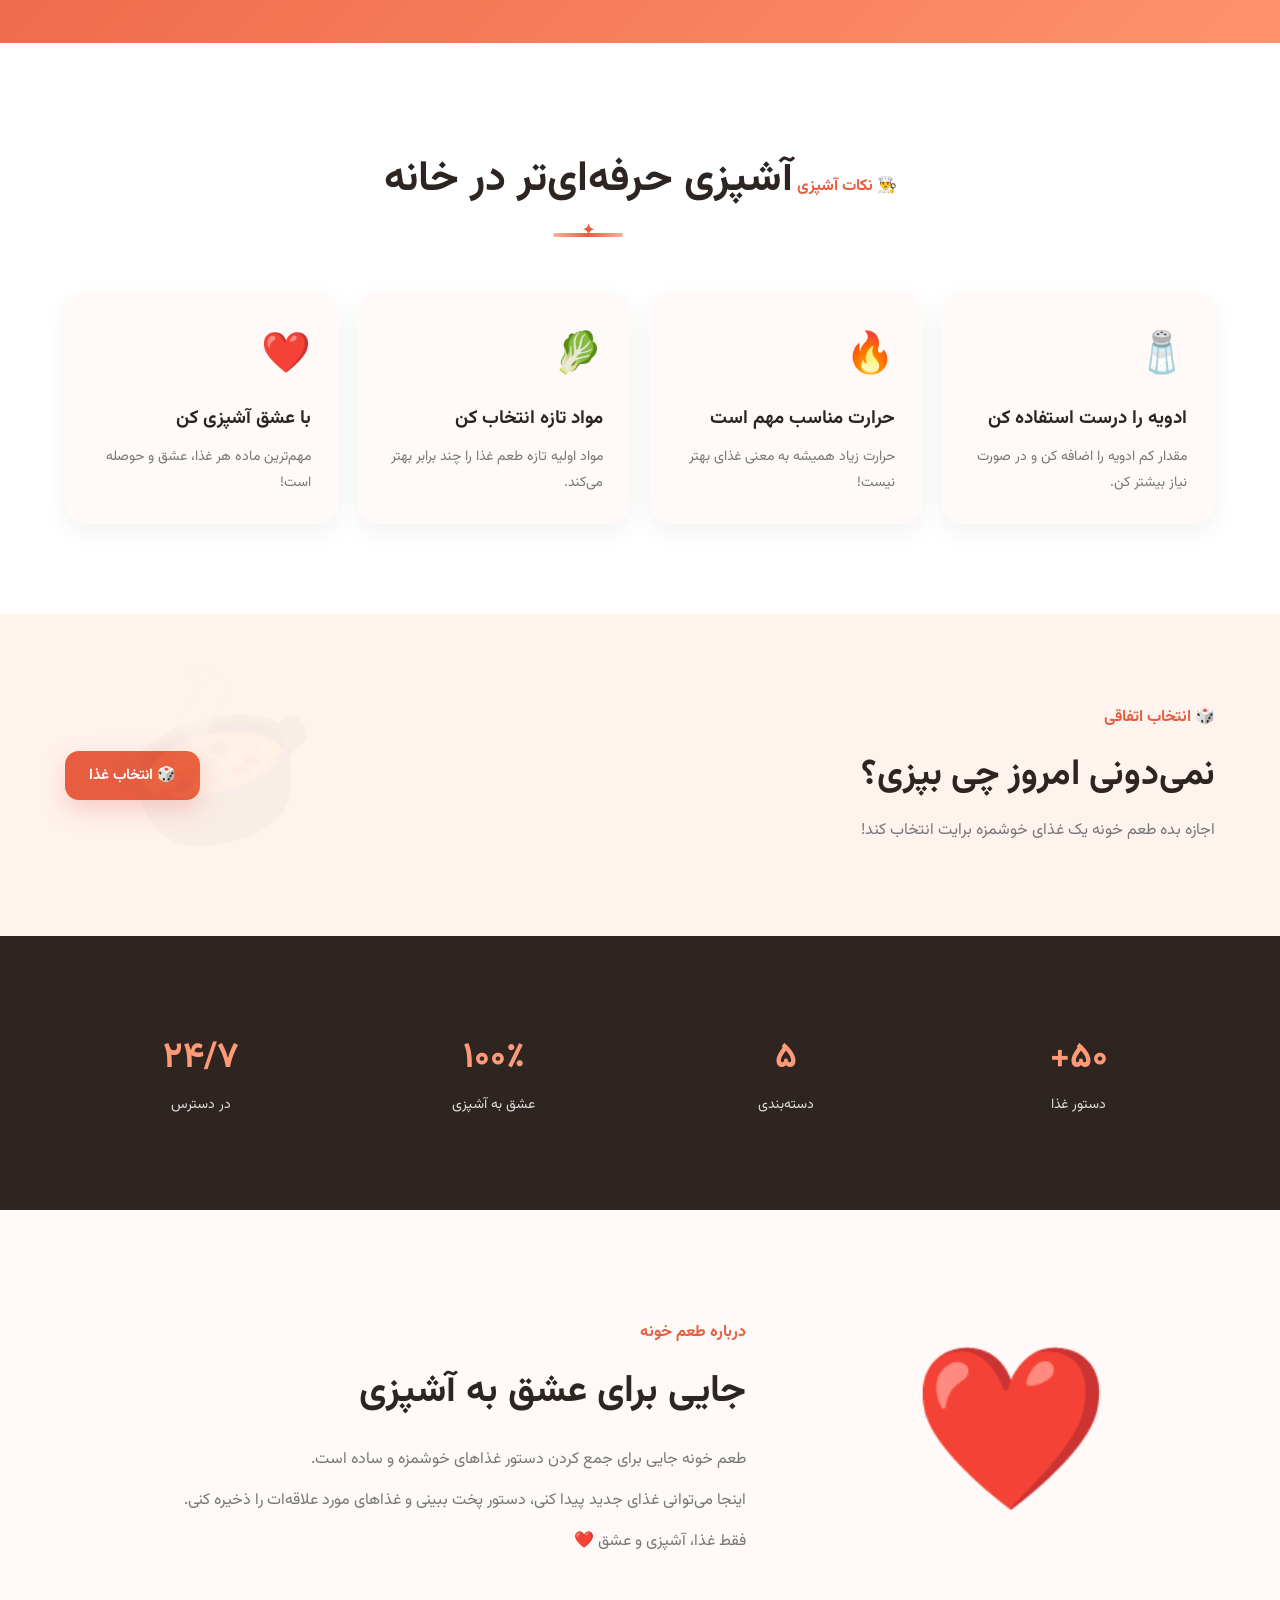
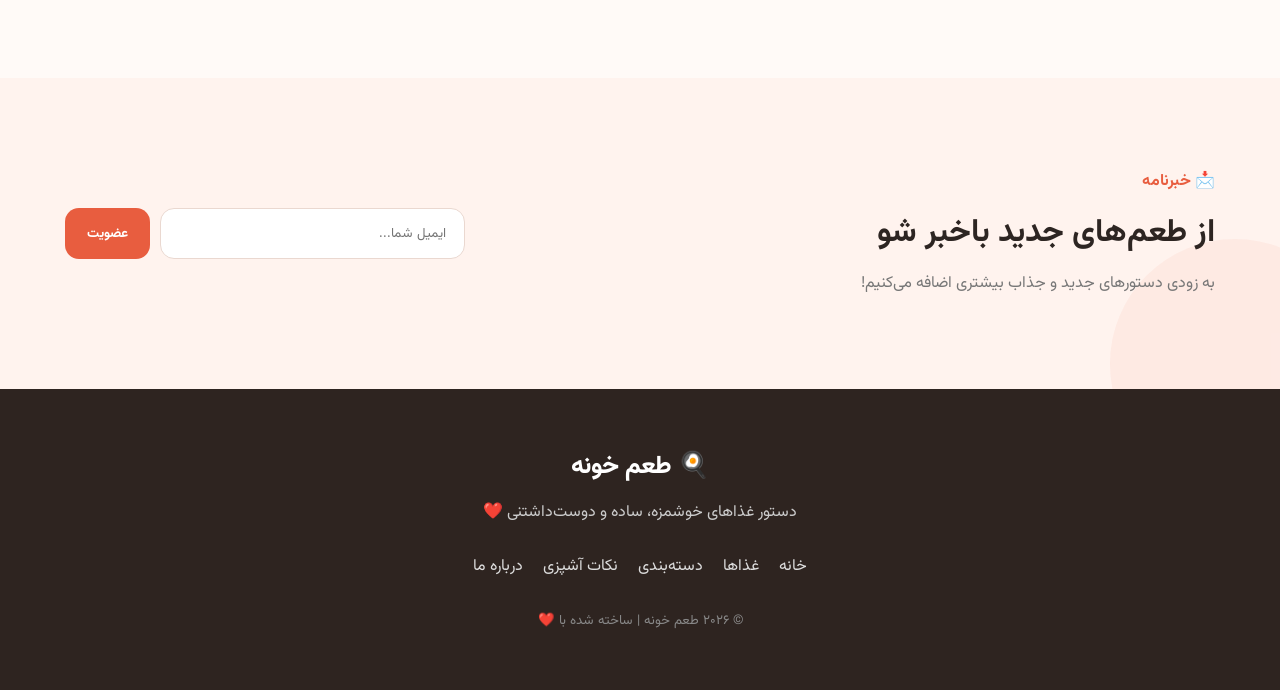
==== commit e22cb075: "Update index.html" ====
--- a/index.html
+++ b/index.html
@@ -2,22 +2,26 @@
 <html lang="fa" dir="rtl">
 
 <head>
-   <link rel="icon" type="image/png" href="favicon.png">
+    <!-- تنظیمات اصلی -->
     <meta charset="UTF-8">
 
     <meta name="viewport" content="width=device-width, initial-scale=1.0">
 
-    <meta name="description" content="طعم خونه - دستور غذاهای خوشمزه و خانگی">
-
+    <meta name="description" content="طعم خونه - دستور غذاهای خوشمزه، خانگی و ساده">
+
+    <meta name="theme-color" content="#ff6b35">
+
+    <!-- عنوان سایت -->
     <title>طعم خونه | دستور غذاهای خوشمزه</title>
 
-    <!-- اتصال CSS -->
+    <!-- فاوآیکون -->
+    <link rel="icon" type="image/png" href="favicon.png">
+
+    <!-- اتصال به فایل CSS -->
     <link rel="stylesheet" href="style.css">
 </head>
 
-
 <body>
-
 
     <!-- =========================
          HEADER
@@ -27,1306 +31,1000 @@
 
         <div class="container header-container">
 
-
             <a href="#home" class="logo">
-
                 <span class="logo-icon">🍳</span>
-
                 <span>طعم خونه</span>
-
             </a>
 
-
             <nav class="nav">
-
-                <a href="#home">خانه</a>
-
-                <a href="#recipes">دستور غذا</a>
-
-                <a href="#about">درباره سایت</a>
-
+                <a href="#home">🏠 خانه</a>
+                <a href="#recipes">🍽️ غذاها</a>
+                <a href="#categories">📂 دسته‌بندی</a>
+                <a href="#popular">🔥 محبوب‌ها</a>
+                <a href="#tips">👨‍🍳 نکات آشپزی</a>
+                <a href="#about">❤️ درباره ما</a>
             </nav>
 
-
             <div class="header-buttons">
 
-                <button id="darkModeButton" class="header-button" title="حالت تاریک">
+                <button id="darkModeButton" class="header-button" title="حالت تاریک" type="button">
                     🌙
                 </button>
 
-
-                <button id="favoritesButton" class="header-button favorite-header" title="علاقه‌مندی‌ها">
-
+                <button id="favoritesButton" class="header-button favorite-header" title="علاقه‌مندی‌ها" type="button">
                     ❤️
-
                     <span id="favoriteCount">0</span>
-
                 </button>
 
-
-                <button id="mobileMenuButton" class="mobile-button">
+                <button id="mobileMenuButton" class="mobile-button" type="button">
                     ☰
                 </button>
 
             </div>
 
-
         </div>
 
-
+        <!-- منوی موبایل -->
         <div id="mobileMenu" class="mobile-menu">
 
             <a href="#home">🏠 خانه</a>
-
-            <a href="#recipes">🍽️ دستور غذا</a>
-
+            <a href="#recipes">🍽️ دستور غذاها</a>
+            <a href="#categories">📂 دسته‌بندی‌ها</a>
+            <a href="#popular">🔥 محبوب‌ترین‌ها</a>
+            <a href="#tips">👨‍🍳 نکات آشپزی</a>
             <a href="#about">❤️ درباره سایت</a>
 
         </div>
 
-
     </header>
 
 
-
     <!-- =========================
-         HERO
+         MAIN
     ========================== -->
 
     <main id="home">
 
 
+        <!-- HERO -->
+
         <section class="hero">
 
-
             <div class="container hero-container">
 
-
                 <div class="hero-content">
 
-
                     <div class="hero-badge">
-
-                        👩‍🍳 آشپزی با عشق
-
-                    </div>
-
+                        👩‍🍳 آشپزی با عشق و طعم واقعی
+                    </div>
 
                     <h1>
-
-                        طعم‌های خوشمزه
-
-                        <span>از دل خانه</span>
-
-                        ❤️
-
+                        هر روز یک
+                        <span>طعم جدید</span>
+                        🍳
                     </h1>
 
-
                     <p>
-
-                        مجموعه‌ای از غذاهای خوشمزه،
-                        ساده و دوست‌داشتنی برای روزهایی که
-                        نمی‌دانی امروز چه چیزی بپزی!
-
+                        از غذاهای اصیل ایرانی گرفته تا پیتزا،
+                        پاستا، دسر و غذاهای بین‌المللی؛
+                        همه چیز برای یک آشپزی خوشمزه اینجاست!
                     </p>
 
-
                     <div class="hero-actions">
 
-
                         <a href="#recipes" class="primary-button">
-
-                            🍛 مشاهده غذاها
-
+                            🍛 شروع آشپزی
                         </a>
 
-
-                        <button id="randomFoodButton" class="secondary-button">
-
-                            🎲 غذای تصادفی
-
+                        <button id="randomFoodButton" class="secondary-button" type="button">
+                            🎲 سورپرایزم کن
                         </button>
 
-
-                    </div>
-
-
-                </div>
-
+                    </div>
+
+                    <div class="hero-stats">
+
+                        <div>
+                            <strong>+۵۰</strong>
+                            <span>دستور غذا</span>
+                        </div>
+
+                        <div>
+                            <strong>+۵</strong>
+                            <span>دسته‌بندی</span>
+                        </div>
+
+                        <div>
+                            <strong>∞</strong>
+                            <span>عشق به غذا</span>
+                        </div>
+
+                    </div>
+
+                </div>
 
 
                 <div class="hero-visual">
 
-
-                    <div class="main-food">
-
-                        🍲
-
-                    </div>
-
-
-                    <div class="floating floating-one">
-
-                        🍕
-
-                    </div>
-
-
-                    <div class="floating floating-two">
-
-                        🍔
-
-                    </div>
-
-
-                    <div class="floating floating-three">
-
-                        🍰
-
-                    </div>
-
-
-                    <div class="floating floating-four">
-
-                        🥗
-
-                    </div>
-
-
-                </div>
-
-
-            </div>
-
+                    <div class="main-food">🍲</div>
+
+                    <div class="floating floating-one">🍕</div>
+                    <div class="floating floating-two">🍔</div>
+                    <div class="floating floating-three">🍰</div>
+                    <div class="floating floating-four">🥗</div>
+                    <div class="floating">🍝</div>
+
+                </div>
+
+            </div>
 
         </section>
 
 
-
-        <!-- =========================
-             SEARCH
-        ========================== -->
+        <!-- QUICK INFO -->
+
+        <section class="info-section">
+
+            <div class="container">
+
+                <div class="info-grid">
+
+                    <div class="info-card">
+                        <div>🍳</div>
+                        <h3>دستورهای ساده</h3>
+                        <p>غذاهایی که می‌توانی به راحتی در خانه درست کنی.</p>
+                    </div>
+
+                    <div class="info-card">
+                        <div>⏱️</div>
+                        <h3>صرفه‌جویی در زمان</h3>
+                        <p>زمان تقریبی پخت هر غذا را مشاهده کن.</p>
+                    </div>
+
+                    <div class="info-card">
+                        <div>❤️</div>
+                        <h3>ذخیره علاقه‌مندی‌ها</h3>
+                        <p>غذاهای مورد علاقه‌ات را ذخیره کن.</p>
+                    </div>
+
+                    <div class="info-card">
+                        <div>🎲</div>
+                        <h3>انتخاب تصادفی</h3>
+                        <p>وقتی نمی‌دانی چه بپزی، ما انتخاب می‌کنیم!</p>
+                    </div>
+
+                </div>
+
+            </div>
+
+        </section>
+
+
+        <!-- SEARCH -->
 
         <section class="search-section">
 
-
             <div class="container">
 
+                <div class="section-title">
+                    <span>🔎 جستجوی غذا</span>
+                    <h2>امروز هوس چی کردی؟</h2>
+                    <p>اسم غذای مورد علاقه‌ات را وارد کن.</p>
+                </div>
 
                 <div class="search-box">
-
 
                     <input
                         type="text"
                         id="searchInput"
-                        placeholder="دنبال چه غذایی می‌گردی؟ مثلاً پیتزا..."
+                        placeholder="مثلاً قورمه سبزی، پیتزا یا کیک..."
                     >
 
-
-                    <button id="searchButton">
-
-                        🔍
-
+                    <button id="searchButton" type="button">
+                        🔍 جستجو
                     </button>
 
-
-                </div>
-
+                </div>
 
                 <div class="quick-searches">
 
-
-                    <button class="quick-search" data-search="ایرانی">
-
-                        🇮🇷 ایرانی
-
-                    </button>
-
-
-                    <button class="quick-search" data-search="پیتزا">
-
-                        🍕 پیتزا
-
-                    </button>
-
-
-                    <button class="quick-search" data-search="پاستا">
-
-                        🍝 پاستا
-
-                    </button>
-
-
-                    <button class="quick-search" data-search="کباب">
-
-                        🔥 کباب
-
-                    </button>
-
-
-                </div>
-
-
-            </div>
-
+                    <button class="quick-search" data-search="ایرانی" type="button">🇮🇷 ایرانی</button>
+                    <button class="quick-search" data-search="پیتزا" type="button">🍕 پیتزا</button>
+                    <button class="quick-search" data-search="پاستا" type="button">🍝 پاستا</button>
+                    <button class="quick-search" data-search="کباب" type="button">🔥 کباب</button>
+                    <button class="quick-search" data-search="دسر" type="button">🍰 دسر</button>
+                    <button class="quick-search" data-search="مرغ" type="button">🍗 مرغ</button>
+
+                </div>
+
+            </div>
 
         </section>
 
 
-
-        <!-- =========================
-             RECIPES
-        ========================== -->
+        <!-- CATEGORIES -->
+
+        <section id="categories" class="categories-section">
+
+            <div class="container">
+
+                <div class="section-title">
+                    <span>📂 دسته‌بندی‌ها</span>
+                    <h2>هر سلیقه‌ای، یک طعم</h2>
+                    <p>غذای مورد علاقه‌ات را از دسته‌بندی زیر انتخاب کن.</p>
+                </div>
+
+                <div class="categories-grid">
+
+                    <a href="#recipes" class="category-card">
+                        <div>🇮🇷</div>
+                        <h3>غذاهای ایرانی</h3>
+                        <p>خورشت، پلو و غذاهای اصیل</p>
+                    </a>
+
+                    <a href="#recipes" class="category-card">
+                        <div>🍔</div>
+                        <h3>فست فود</h3>
+                        <p>پیتزا، برگر و ساندویچ</p>
+                    </a>
+
+                    <a href="#recipes" class="category-card">
+                        <div>🍝</div>
+                        <h3>بین‌المللی</h3>
+                        <p>غذاهای خوشمزه جهان</p>
+                    </a>
+
+                    <a href="#recipes" class="category-card">
+                        <div>🔥</div>
+                        <h3>کباب</h3>
+                        <p>کباب‌های ایرانی و خانگی</p>
+                    </a>
+
+                    <a href="#recipes" class="category-card">
+                        <div>🍰</div>
+                        <h3>دسر</h3>
+                        <p>شیرینی و دسرهای خوشمزه</p>
+                    </a>
+
+                    <a href="#recipes" class="category-card">
+                        <div>🥗</div>
+                        <h3>غذای سبک</h3>
+                        <p>انتخاب‌های ساده و سریع</p>
+                    </a>
+
+                </div>
+
+            </div>
+
+        </section>
+
+
+        <!-- POPULAR -->
+
+        <section id="popular" class="popular-section">
+
+            <div class="container">
+
+                <div class="section-title">
+                    <span>🔥 محبوب‌ترین‌ها</span>
+                    <h2>انتخاب آشپزهای طعم خونه</h2>
+                    <p>این غذاها همیشه طرفدار دارند!</p>
+                </div>
+
+                <div class="popular-grid">
+
+                    <div class="popular-card">
+                        <div class="popular-rank">#۱</div>
+                        <div class="popular-emoji">🍛</div>
+                        <h3>قورمه سبزی</h3>
+                        <p>یکی از محبوب‌ترین غذاهای ایرانی.</p>
+
+                        <button class="view-recipe" data-recipe="ghormeh" type="button">
+                            مشاهده دستور
+                        </button>
+                    </div>
+
+                    <div class="popular-card">
+                        <div class="popular-rank">#۲</div>
+                        <div class="popular-emoji">🍕</div>
+                        <h3>پیتزا خانگی</h3>
+                        <p>سریع، خوشمزه و محبوب همه.</p>
+
+                        <button class="view-recipe" data-recipe="pizza" type="button">
+                            مشاهده دستور
+                        </button>
+                    </div>
+
+                    <div class="popular-card">
+                        <div class="popular-rank">#۳</div>
+                        <div class="popular-emoji">🥩</div>
+                        <h3>کباب کوبیده</h3>
+                        <p>طعم اصیل کباب ایرانی.</p>
+
+                        <button class="view-recipe" data-recipe="kabab" type="button">
+                            مشاهده دستور
+                        </button>
+                    </div>
+
+                </div>
+
+            </div>
+
+        </section>
+
+
+        <!-- RECIPES -->
 
         <section id="recipes" class="recipes-section">
 
-
             <div class="container">
 
-
                 <div class="section-title">
-
-
                     <span>🍽️ دستور غذاها</span>
-
-
-                    <h2>
-
-                        امروز چی دوست داری بپزی؟
-
-                    </h2>
-
-
-                    <p>
-
-                        غذای مورد علاقه‌ات را انتخاب کن
-                        و دستور پخت آن را ببین.
-
-                    </p>
-
-
-                </div>
-
+                    <h2>امروز چی دوست داری بپزی؟</h2>
+                    <p>غذای مورد علاقه‌ات را انتخاب کن و دستور پخت آن را ببین.</p>
+                </div>
 
 
                 <!-- FILTERS -->
 
                 <div class="filters">
 
-
-                    <button class="filter active" data-category="all">
-
-                        همه غذاها
-
-                    </button>
-
-
-                    <button class="filter" data-category="ایرانی">
-
-                        🇮🇷 ایرانی
-
-                    </button>
-
-
-                    <button class="filter" data-category="فست فود">
-
-                        🍔 فست فود
-
-                    </button>
-
-
-                    <button class="filter" data-category="فرنگی">
-
-                        🍝 فرنگی
-
-                    </button>
-
-
-                    <button class="filter" data-category="کباب">
-
-                        🔥 کباب
-
-                    </button>
-
-
-                    <button class="filter" data-category="دسر">
-
-                        🍰 دسر
-
-                    </button>
-
-
-                </div>
-
-
-
-                <!-- CARDS -->
+                    <button class="filter active" data-category="all" type="button">🍽️ همه</button>
+                    <button class="filter" data-category="ایرانی" type="button">🇮🇷 ایرانی</button>
+                    <button class="filter" data-category="فست فود" type="button">🍔 فست فود</button>
+                    <button class="filter" data-category="فرنگی" type="button">🌍 بین‌المللی</button>
+                    <button class="filter" data-category="کباب" type="button">🔥 کباب</button>
+                    <button class="filter" data-category="دسر" type="button">🍰 دسر</button>
+
+                </div>
+
+
+                <!-- RECIPES GRID -->
 
                 <div class="recipes-grid">
 
 
                     <article class="recipe-card" data-category="ایرانی" data-name="قورمه سبزی">
-
-                        <div class="food-image green">
-
-                            🍛
-
-                        </div>
-
-                        <div class="recipe-info">
-
+                        <div class="food-image green">🍛</div>
+
+                        <div class="recipe-info">
                             <span class="category">ایرانی</span>
-
                             <h3>قورمه سبزی</h3>
-
                             <p>خورشت اصیل ایرانی با سبزی تازه، لوبیا و لیمو عمانی.</p>
 
                             <div class="recipe-details">
-
                                 <span>⏱️ ۲ ساعت</span>
-
                                 <span>⭐ متوسط</span>
-
-                            </div>
-
-                            <div class="card-buttons">
-
-                                <button class="view-recipe" data-recipe="ghormeh">
-
-                                    مشاهده دستور پخت
-
-                                </button>
-
-                                <button class="favorite" data-recipe="ghormeh">
-
-                                    ❤️
-
-                                </button>
-
-                            </div>
-
-                        </div>
-
-                    </article>
-
+                            </div>
+
+                            <div class="card-buttons">
+                                <button class="view-recipe" data-recipe="ghormeh" type="button">مشاهده دستور پخت</button>
+                                <button class="favorite" data-recipe="ghormeh" type="button">❤️</button>
+                            </div>
+                        </div>
+                    </article>
 
 
                     <article class="recipe-card" data-category="ایرانی" data-name="زرشک پلو با مرغ">
-
-                        <div class="food-image yellow">
-
-                            🍗
-
-                        </div>
-
-                        <div class="recipe-info">
-
+                        <div class="food-image yellow">🍗</div>
+
+                        <div class="recipe-info">
                             <span class="category">ایرانی</span>
-
                             <h3>زرشک پلو با مرغ</h3>
-
                             <p>ترکیب خوش‌رنگ برنج زعفرانی، مرغ و زرشک.</p>
 
                             <div class="recipe-details">
-
                                 <span>⏱️ ۹۰ دقیقه</span>
-
                                 <span>⭐ متوسط</span>
-
-                            </div>
-
-                            <div class="card-buttons">
-
-                                <button class="view-recipe" data-recipe="zereshk">
-
-                                    مشاهده دستور پخت
-
-                                </button>
-
-                                <button class="favorite" data-recipe="zereshk">
-
-                                    ❤️
-
-                                </button>
-
-                            </div>
-
-                        </div>
-
-                    </article>
-
+                            </div>
+
+                            <div class="card-buttons">
+                                <button class="view-recipe" data-recipe="zereshk" type="button">مشاهده دستور پخت</button>
+                                <button class="favorite" data-recipe="zereshk" type="button">❤️</button>
+                            </div>
+                        </div>
+                    </article>
 
 
                     <article class="recipe-card" data-category="کباب" data-name="کباب کوبیده">
-
-                        <div class="food-image red">
-
-                            🥩
-
-                        </div>
-
-                        <div class="recipe-info">
-
+                        <div class="food-image red">🥩</div>
+
+                        <div class="recipe-info">
                             <span class="category">کباب</span>
-
                             <h3>کباب کوبیده</h3>
-
                             <p>یکی از محبوب‌ترین غذاهای ایرانی با طعمی فوق‌العاده.</p>
 
                             <div class="recipe-details">
-
                                 <span>⏱️ ۴۵ دقیقه</span>
-
                                 <span>⭐ متوسط</span>
-
-                            </div>
-
-                            <div class="card-buttons">
-
-                                <button class="view-recipe" data-recipe="kabab">
-
-                                    مشاهده دستور پخت
-
-                                </button>
-
-                                <button class="favorite" data-recipe="kabab">
-
-                                    ❤️
-
-                                </button>
-
-                            </div>
-
-                        </div>
-
-                    </article>
-
+                            </div>
+
+                            <div class="card-buttons">
+                                <button class="view-recipe" data-recipe="kabab" type="button">مشاهده دستور پخت</button>
+                                <button class="favorite" data-recipe="kabab" type="button">❤️</button>
+                            </div>
+                        </div>
+                    </article>
 
 
                     <article class="recipe-card" data-category="فست فود" data-name="پیتزا خانگی">
-
-                        <div class="food-image orange">
-
-                            🍕
-
-                        </div>
-
-                        <div class="recipe-info">
-
+                        <div class="food-image orange">🍕</div>
+
+                        <div class="recipe-info">
                             <span class="category">فست فود</span>
-
                             <h3>پیتزا خانگی</h3>
-
-                            <p>پیتزای خوشمزه خانگی با پنیر کش‌دار و مواد دلخواه.</p>
-
-                            <div class="recipe-details">
-
+                            <p>پیتزای خوشمزه خانگی با پنیر کش‌دار.</p>
+
+                            <div class="recipe-details">
                                 <span>⏱️ ۶۰ دقیقه</span>
-
                                 <span>⭐ آسان</span>
-
-                            </div>
-
-                            <div class="card-buttons">
-
-                                <button class="view-recipe" data-recipe="pizza">
-
-                                    مشاهده دستور پخت
-
-                                </button>
-
-                                <button class="favorite" data-recipe="pizza">
-
-                                    ❤️
-
-                                </button>
-
-                            </div>
-
-                        </div>
-
-                    </article>
-
+                            </div>
+
+                            <div class="card-buttons">
+                                <button class="view-recipe" data-recipe="pizza" type="button">مشاهده دستور پخت</button>
+                                <button class="favorite" data-recipe="pizza" type="button">❤️</button>
+                            </div>
+                        </div>
+                    </article>
 
 
                     <article class="recipe-card" data-category="فرنگی" data-name="پاستا آلفردو">
-
-                        <div class="food-image cream">
-
-                            🍝
-
-                        </div>
-
-                        <div class="recipe-info">
-
-                            <span class="category">فرنگی</span>
-
+                        <div class="food-image cream">🍝</div>
+
+                        <div class="recipe-info">
+                            <span class="category">بین‌المللی</span>
                             <h3>پاستا آلفردو</h3>
-
                             <p>پاستای خامه‌ای خوشمزه با مرغ و قارچ.</p>
 
                             <div class="recipe-details">
-
                                 <span>⏱️ ۴۰ دقیقه</span>
-
                                 <span>⭐ آسان</span>
-
-                            </div>
-
-                            <div class="card-buttons">
-
-                                <button class="view-recipe" data-recipe="pasta">
-
-                                    مشاهده دستور پخت
-
-                                </button>
-
-                                <button class="favorite" data-recipe="pasta">
-
-                                    ❤️
-
-                                </button>
-
-                            </div>
-
-                        </div>
-
-                    </article>
-
+                            </div>
+
+                            <div class="card-buttons">
+                                <button class="view-recipe" data-recipe="pasta" type="button">مشاهده دستور پخت</button>
+                                <button class="favorite" data-recipe="pasta" type="button">❤️</button>
+                            </div>
+                        </div>
+                    </article>
 
 
                     <article class="recipe-card" data-category="فست فود" data-name="برگر خانگی">
-
-                        <div class="food-image brown">
-
-                            🍔
-
-                        </div>
-
-                        <div class="recipe-info">
-
+                        <div class="food-image brown">🍔</div>
+
+                        <div class="recipe-info">
                             <span class="category">فست فود</span>
-
                             <h3>برگر خانگی</h3>
-
                             <p>یک برگر خوشمزه و آبدار برای یک وعده جذاب.</p>
 
                             <div class="recipe-details">
-
                                 <span>⏱️ ۳۰ دقیقه</span>
-
                                 <span>⭐ آسان</span>
-
-                            </div>
-
-                            <div class="card-buttons">
-
-                                <button class="view-recipe" data-recipe="burger">
-
-                                    مشاهده دستور پخت
-
-                                </button>
-
-                                <button class="favorite" data-recipe="burger">
-
-                                    ❤️
-
-                                </button>
-
-                            </div>
-
-                        </div>
-
-                    </article>
-
+                            </div>
+
+                            <div class="card-buttons">
+                                <button class="view-recipe" data-recipe="burger" type="button">مشاهده دستور پخت</button>
+                                <button class="favorite" data-recipe="burger" type="button">❤️</button>
+                            </div>
+                        </div>
+                    </article>
 
 
                     <article class="recipe-card" data-category="ایرانی" data-name="فسنجان">
-
-                        <div class="food-image darkfood">
-
-                            🥘
-
-                        </div>
-
-                        <div class="recipe-info">
-
+                        <div class="food-image darkfood">🥘</div>
+
+                        <div class="recipe-info">
                             <span class="category">ایرانی</span>
-
                             <h3>فسنجان</h3>
-
                             <p>خورشت خوشمزه ایرانی با گردو و رب انار.</p>
 
                             <div class="recipe-details">
-
                                 <span>⏱️ ۳ ساعت</span>
-
                                 <span>⭐ سخت</span>
-
-                            </div>
-
-                            <div class="card-buttons">
-
-                                <button class="view-recipe" data-recipe="fesenjan">
-
-                                    مشاهده دستور پخت
-
-                                </button>
-
-                                <button class="favorite" data-recipe="fesenjan">
-
-                                    ❤️
-
-                                </button>
-
-                            </div>
-
-                        </div>
-
-                    </article>
-
+                            </div>
+
+                            <div class="card-buttons">
+                                <button class="view-recipe" data-recipe="fesenjan" type="button">مشاهده دستور پخت</button>
+                                <button class="favorite" data-recipe="fesenjan" type="button">❤️</button>
+                            </div>
+                        </div>
+                    </article>
 
 
                     <article class="recipe-card" data-category="دسر" data-name="کیک شکلاتی">
-
-                        <div class="food-image chocolate">
-
-                            🍰
-
-                        </div>
-
-                        <div class="recipe-info">
-
+                        <div class="food-image chocolate">🍰</div>
+
+                        <div class="recipe-info">
                             <span class="category">دسر</span>
-
                             <h3>کیک شکلاتی</h3>
-
                             <p>کیک نرم و خوشمزه شکلاتی برای عاشقان شیرینی.</p>
 
                             <div class="recipe-details">
-
                                 <span>⏱️ ۶۰ دقیقه</span>
-
                                 <span>⭐ آسان</span>
-
-                            </div>
-
-                            <div class="card-buttons">
-
-                                <button class="view-recipe" data-recipe="cake">
-
-                                    مشاهده دستور پخت
-
-                                </button>
-
-                                <button class="favorite" data-recipe="cake">
-
-                                    ❤️
-
-                                </button>
-
-                            </div>
-
-                        </div>
-
-                    </article>
-
-
-
-                    <!-- غذاهای اضافه شده: بدون تغییر در طراحی، رنگ یا ساختار -->
+                            </div>
+
+                            <div class="card-buttons">
+                                <button class="view-recipe" data-recipe="cake" type="button">مشاهده دستور پخت</button>
+                                <button class="favorite" data-recipe="cake" type="button">❤️</button>
+                            </div>
+                        </div>
+                    </article>
+
 
                     <article class="recipe-card" data-category="ایرانی" data-name="چلو کباب">
                         <div class="food-image red">🍢</div>
+
                         <div class="recipe-info">
                             <span class="category">ایرانی</span>
                             <h3>چلو کباب</h3>
-                            <p>برنج ایرانی خوش‌عطر همراه با کباب لذیذ و گوجه کبابی.</p>
-                            <div class="recipe-details"><span>⏱️ ۶۰ دقیقه</span><span>⭐ متوسط</span></div>
-                            <div class="card-buttons">
-                                <button class="view-recipe" data-recipe="kabab">مشاهده دستور پخت</button>
-                                <button class="favorite" data-recipe="kabab">❤️</button>
-                            </div>
-                        </div>
-                    </article>
+                            <p>برنج ایرانی خوش‌عطر همراه با کباب و گوجه.</p>
+
+                            <div class="recipe-details">
+                                <span>⏱️ ۶۰ دقیقه</span>
+                                <span>⭐ متوسط</span>
+                            </div>
+
+                            <div class="card-buttons">
+                                <button class="view-recipe" data-recipe="kabab" type="button">مشاهده دستور پخت</button>
+                                <button class="favorite" data-recipe="kabab" type="button">❤️</button>
+                            </div>
+                        </div>
+                    </article>
+
 
                     <article class="recipe-card" data-category="ایرانی" data-name="قیمه">
                         <div class="food-image yellow">🍲</div>
+
                         <div class="recipe-info">
                             <span class="category">ایرانی</span>
                             <h3>قیمه</h3>
-                            <p>خورشت محبوب ایرانی با لپه، گوشت، سیب‌زمینی و لیمو عمانی.</p>
-                            <div class="recipe-details"><span>⏱️ ۲ ساعت</span><span>⭐ متوسط</span></div>
-                            <div class="card-buttons">
-                                <button class="view-recipe" data-recipe="ghormeh">مشاهده دستور پخت</button>
-                                <button class="favorite" data-recipe="ghormeh">❤️</button>
-                            </div>
-                        </div>
-                    </article>
-
-                    <article class="recipe-card" data-category="ایرانی" data-name="عدس پلو">
-                        <div class="food-image brown">🍚</div>
+                            <p>خورشت محبوب ایرانی با لپه و سیب‌زمینی.</p>
+
+                            <div class="recipe-details">
+                                <span>⏱️ ۲ ساعت</span>
+                                <span>⭐ متوسط</span>
+                            </div>
+
+                            <div class="card-buttons">
+                                <button class="view-recipe" data-recipe="ghormeh" type="button">مشاهده دستور پخت</button>
+                                <button class="favorite" data-recipe="ghormeh" type="button">❤️</button>
+                            </div>
+                        </div>
+                    </article>
+
+
+                    <article class="recipe-card" data-category="ایرانی" data-name="آش رشته">
+                        <div class="food-image green">🍜</div>
+
                         <div class="recipe-info">
                             <span class="category">ایرانی</span>
-                            <h3>عدس پلو</h3>
-                            <p>پلوی خوشمزه و مقوی با عدس، برنج و مواد دلخواه.</p>
-                            <div class="recipe-details"><span>⏱️ ۷۰ دقیقه</span><span>⭐ آسان</span></div>
-                            <div class="card-buttons">
-                                <button class="view-recipe" data-recipe="zereshk">مشاهده دستور پخت</button>
-                                <button class="favorite" data-recipe="zereshk">❤️</button>
-                            </div>
-                        </div>
-                    </article>
-
-                    <article class="recipe-card" data-category="ایرانی" data-name="لوبیا پلو">
-                        <div class="food-image green">🍛</div>
-                        <div class="recipe-info">
-                            <span class="category">ایرانی</span>
-                            <h3>لوبیا پلو</h3>
-                            <p>برنج خوش‌طعم ایرانی با لوبیا سبز، گوشت و رب گوجه.</p>
-                            <div class="recipe-details"><span>⏱️ ۹۰ دقیقه</span><span>⭐ متوسط</span></div>
-                            <div class="card-buttons">
-                                <button class="view-recipe" data-recipe="zereshk">مشاهده دستور پخت</button>
-                                <button class="favorite" data-recipe="zereshk">❤️</button>
-                            </div>
-                        </div>
-                    </article>
-
-                    <article class="recipe-card" data-category="ایرانی" data-name="آلبالو پلو">
-                        <div class="food-image red">🍒</div>
-                        <div class="recipe-info">
-                            <span class="category">ایرانی</span>
-                            <h3>آلبالو پلو</h3>
-                            <p>پلوی مجلسی و خوش‌رنگ با آلبالو و برنج زعفرانی.</p>
-                            <div class="recipe-details"><span>⏱️ ۹۰ دقیقه</span><span>⭐ متوسط</span></div>
-                            <div class="card-buttons">
-                                <button class="view-recipe" data-recipe="zereshk">مشاهده دستور پخت</button>
-                                <button class="favorite" data-recipe="zereshk">❤️</button>
-                            </div>
-                        </div>
-                    </article>
+                            <h3>آش رشته</h3>
+                            <p>آش سنتی ایرانی با سبزی، حبوبات و کشک.</p>
+
+                            <div class="recipe-details">
+                                <span>⏱️ ۲ ساعت</span>
+                                <span>⭐ متوسط</span>
+                            </div>
+
+                            <div class="card-buttons">
+                                <button class="view-recipe" data-recipe="ghormeh" type="button">مشاهده دستور پخت</button>
+                                <button class="favorite" data-recipe="ghormeh" type="button">❤️</button>
+                            </div>
+                        </div>
+                    </article>
+
 
                     <article class="recipe-card" data-category="ایرانی" data-name="میرزا قاسمی">
                         <div class="food-image brown">🍆</div>
+
                         <div class="recipe-info">
                             <span class="category">ایرانی</span>
                             <h3>میرزا قاسمی</h3>
-                            <p>غذای شمالی خوش‌عطر با بادمجان کبابی، گوجه و تخم‌مرغ.</p>
-                            <div class="recipe-details"><span>⏱️ ۴۵ دقیقه</span><span>⭐ آسان</span></div>
-                            <div class="card-buttons">
-                                <button class="view-recipe" data-recipe="ghormeh">مشاهده دستور پخت</button>
-                                <button class="favorite" data-recipe="ghormeh">❤️</button>
-                            </div>
-                        </div>
-                    </article>
-
-                    <article class="recipe-card" data-category="ایرانی" data-name="کشک بادمجان">
-                        <div class="food-image cream">🥣</div>
-                        <div class="recipe-info">
-                            <span class="category">ایرانی</span>
-                            <h3>کشک بادمجان</h3>
-                            <p>پیش‌غذای سنتی و خوشمزه با بادمجان، کشک و نعناع داغ.</p>
-                            <div class="recipe-details"><span>⏱️ ۵۰ دقیقه</span><span>⭐ آسان</span></div>
-                            <div class="card-buttons">
-                                <button class="view-recipe" data-recipe="ghormeh">مشاهده دستور پخت</button>
-                                <button class="favorite" data-recipe="ghormeh">❤️</button>
-                            </div>
-                        </div>
-                    </article>
-
-                    <article class="recipe-card" data-category="کباب" data-name="جوجه کباب">
-                        <div class="food-image yellow">🍗</div>
-                        <div class="recipe-info">
-                            <span class="category">کباب</span>
-                            <h3>جوجه کباب</h3>
-                            <p>مرغ مزه‌دار شده با زعفران و ادویه، مناسب یک کباب عالی.</p>
-                            <div class="recipe-details"><span>⏱️ ۶۰ دقیقه</span><span>⭐ آسان</span></div>
-                            <div class="card-buttons">
-                                <button class="view-recipe" data-recipe="kabab">مشاهده دستور پخت</button>
-                                <button class="favorite" data-recipe="kabab">❤️</button>
-                            </div>
-                        </div>
-                    </article>
-
-                    <article class="recipe-card" data-category="کباب" data-name="کباب برگ">
-                        <div class="food-image darkfood">🥩</div>
-                        <div class="recipe-info">
-                            <span class="category">کباب</span>
-                            <h3>کباب برگ</h3>
-                            <p>کباب مجلسی و لذیذ تهیه شده از گوشت نرم و مزه‌دار.</p>
-                            <div class="recipe-details"><span>⏱️ ۷۵ دقیقه</span><span>⭐ سخت</span></div>
-                            <div class="card-buttons">
-                                <button class="view-recipe" data-recipe="kabab">مشاهده دستور پخت</button>
-                                <button class="favorite" data-recipe="kabab">❤️</button>
-                            </div>
-                        </div>
-                    </article>
-
-                    <article class="recipe-card" data-category="کباب" data-name="کباب تابه ای">
-                        <div class="food-image red">🍖</div>
-                        <div class="recipe-info">
-                            <span class="category">کباب</span>
-                            <h3>کباب تابه‌ای</h3>
-                            <p>کباب خانگی ساده و خوشمزه که سریع داخل تابه آماده می‌شود.</p>
-                            <div class="recipe-details"><span>⏱️ ۴۰ دقیقه</span><span>⭐ آسان</span></div>
-                            <div class="card-buttons">
-                                <button class="view-recipe" data-recipe="kabab">مشاهده دستور پخت</button>
-                                <button class="favorite" data-recipe="kabab">❤️</button>
-                            </div>
-                        </div>
-                    </article>
+                            <p>غذای شمالی خوش‌عطر با بادمجان و تخم‌مرغ.</p>
+
+                            <div class="recipe-details">
+                                <span>⏱️ ۴۵ دقیقه</span>
+                                <span>⭐ آسان</span>
+                            </div>
+
+                            <div class="card-buttons">
+                                <button class="view-recipe" data-recipe="ghormeh" type="button">مشاهده دستور پخت</button>
+                                <button class="favorite" data-recipe="ghormeh" type="button">❤️</button>
+                            </div>
+                        </div>
+                    </article>
+
 
                     <article class="recipe-card" data-category="فست فود" data-name="هات داگ">
                         <div class="food-image orange">🌭</div>
+
                         <div class="recipe-info">
                             <span class="category">فست فود</span>
                             <h3>هات داگ</h3>
-                            <p>هات داگ خوشمزه با سس، پنیر و مواد دلخواه.</p>
-                            <div class="recipe-details"><span>⏱️ ۲۰ دقیقه</span><span>⭐ آسان</span></div>
-                            <div class="card-buttons">
-                                <button class="view-recipe" data-recipe="burger">مشاهده دستور پخت</button>
-                                <button class="favorite" data-recipe="burger">❤️</button>
-                            </div>
-                        </div>
-                    </article>
+                            <p>هات داگ خوشمزه با پنیر و سس مخصوص.</p>
+
+                            <div class="recipe-details">
+                                <span>⏱️ ۲۰ دقیقه</span>
+                                <span>⭐ آسان</span>
+                            </div>
+
+                            <div class="card-buttons">
+                                <button class="view-recipe" data-recipe="burger" type="button">مشاهده دستور پخت</button>
+                                <button class="favorite" data-recipe="burger" type="button">❤️</button>
+                            </div>
+                        </div>
+                    </article>
+
 
                     <article class="recipe-card" data-category="فست فود" data-name="سیب زمینی سرخ کرده">
                         <div class="food-image yellow">🍟</div>
+
                         <div class="recipe-info">
                             <span class="category">فست فود</span>
                             <h3>سیب‌زمینی سرخ‌کرده</h3>
-                            <p>سیب‌زمینی طلایی و ترد با ادویه‌های خوش‌طعم.</p>
-                            <div class="recipe-details"><span>⏱️ ۳۰ دقیقه</span><span>⭐ آسان</span></div>
-                            <div class="card-buttons">
-                                <button class="view-recipe" data-recipe="burger">مشاهده دستور پخت</button>
-                                <button class="favorite" data-recipe="burger">❤️</button>
-                            </div>
-                        </div>
-                    </article>
-
-                    <article class="recipe-card" data-category="فست فود" data-name="ساندویچ مرغ">
-                        <div class="food-image cream">🥪</div>
-                        <div class="recipe-info">
-                            <span class="category">فست فود</span>
-                            <h3>ساندویچ مرغ</h3>
-                            <p>ساندویچ خوشمزه با مرغ، سبزیجات و سس مخصوص.</p>
-                            <div class="recipe-details"><span>⏱️ ۲۵ دقیقه</span><span>⭐ آسان</span></div>
-                            <div class="card-buttons">
-                                <button class="view-recipe" data-recipe="burger">مشاهده دستور پخت</button>
-                                <button class="favorite" data-recipe="burger">❤️</button>
-                            </div>
-                        </div>
-                    </article>
-
-                    <article class="recipe-card" data-category="فست فود" data-name="پیتزا پپرونی">
-                        <div class="food-image orange">🍕</div>
-                        <div class="recipe-info">
-                            <span class="category">فست فود</span>
-                            <h3>پیتزا پپرونی</h3>
-                            <p>پیتزای داغ با پنیر کش‌دار و طعم تند و جذاب.</p>
-                            <div class="recipe-details"><span>⏱️ ۵۰ دقیقه</span><span>⭐ آسان</span></div>
-                            <div class="card-buttons">
-                                <button class="view-recipe" data-recipe="pizza">مشاهده دستور پخت</button>
-                                <button class="favorite" data-recipe="pizza">❤️</button>
-                            </div>
-                        </div>
-                    </article>
+                            <p>سیب‌زمینی طلایی، ترد و خوشمزه.</p>
+
+                            <div class="recipe-details">
+                                <span>⏱️ ۳۰ دقیقه</span>
+                                <span>⭐ آسان</span>
+                            </div>
+
+                            <div class="card-buttons">
+                                <button class="view-recipe" data-recipe="burger" type="button">مشاهده دستور پخت</button>
+                                <button class="favorite" data-recipe="burger" type="button">❤️</button>
+                            </div>
+                        </div>
+                    </article>
+
 
                     <article class="recipe-card" data-category="فرنگی" data-name="لازانیا">
                         <div class="food-image red">🧀</div>
+
                         <div class="recipe-info">
                             <span class="category">فرنگی</span>
                             <h3>لازانیا</h3>
-                            <p>لایه‌های خوشمزه پاستا، گوشت، سس و پنیر کش‌دار.</p>
-                            <div class="recipe-details"><span>⏱️ ۹۰ دقیقه</span><span>⭐ متوسط</span></div>
-                            <div class="card-buttons">
-                                <button class="view-recipe" data-recipe="pasta">مشاهده دستور پخت</button>
-                                <button class="favorite" data-recipe="pasta">❤️</button>
-                            </div>
-                        </div>
-                    </article>
+                            <p>لایه‌های پاستا، گوشت و پنیر کش‌دار.</p>
+
+                            <div class="recipe-details">
+                                <span>⏱️ ۹۰ دقیقه</span>
+                                <span>⭐ متوسط</span>
+                            </div>
+
+                            <div class="card-buttons">
+                                <button class="view-recipe" data-recipe="pasta" type="button">مشاهده دستور پخت</button>
+                                <button class="favorite" data-recipe="pasta" type="button">❤️</button>
+                            </div>
+                        </div>
+                    </article>
+
 
                     <article class="recipe-card" data-category="فرنگی" data-name="اسپاگتی بلونز">
                         <div class="food-image cream">🍝</div>
+
                         <div class="recipe-info">
                             <span class="category">فرنگی</span>
                             <h3>اسپاگتی بلونز</h3>
-                            <p>پاستای خوش‌طعم با سس گوجه و گوشت چرخ‌کرده.</p>
-                            <div class="recipe-details"><span>⏱️ ۵۰ دقیقه</span><span>⭐ متوسط</span></div>
-                            <div class="card-buttons">
-                                <button class="view-recipe" data-recipe="pasta">مشاهده دستور پخت</button>
-                                <button class="favorite" data-recipe="pasta">❤️</button>
-                            </div>
-                        </div>
-                    </article>
-
-                    <article class="recipe-card" data-category="فرنگی" data-name="سوپ قارچ">
-                        <div class="food-image cream">🍄</div>
-                        <div class="recipe-info">
-                            <span class="category">فرنگی</span>
-                            <h3>سوپ قارچ</h3>
-                            <p>سوپ نرم و خامه‌ای با قارچ تازه و طعمی دلنشین.</p>
-                            <div class="recipe-details"><span>⏱️ ۴۰ دقیقه</span><span>⭐ آسان</span></div>
-                            <div class="card-buttons">
-                                <button class="view-recipe" data-recipe="pasta">مشاهده دستور پخت</button>
-                                <button class="favorite" data-recipe="pasta">❤️</button>
-                            </div>
-                        </div>
-                    </article>
+                            <p>پاستای خوش‌طعم با گوشت و سس گوجه.</p>
+
+                            <div class="recipe-details">
+                                <span>⏱️ ۵۰ دقیقه</span>
+                                <span>⭐ متوسط</span>
+                            </div>
+
+                            <div class="card-buttons">
+                                <button class="view-recipe" data-recipe="pasta" type="button">مشاهده دستور پخت</button>
+                                <button class="favorite" data-recipe="pasta" type="button">❤️</button>
+                            </div>
+                        </div>
+                    </article>
+
 
                     <article class="recipe-card" data-category="دسر" data-name="تیرامیسو">
                         <div class="food-image chocolate">🍰</div>
+
                         <div class="recipe-info">
                             <span class="category">دسر</span>
                             <h3>تیرامیسو</h3>
-                            <p>دسر ایتالیایی خوشمزه با قهوه، بیسکویت و کرم نرم.</p>
-                            <div class="recipe-details"><span>⏱️ ۴۵ دقیقه</span><span>⭐ متوسط</span></div>
-                            <div class="card-buttons">
-                                <button class="view-recipe" data-recipe="cake">مشاهده دستور پخت</button>
-                                <button class="favorite" data-recipe="cake">❤️</button>
-                            </div>
-                        </div>
-                    </article>
+                            <p>دسر ایتالیایی با قهوه و کرم نرم.</p>
+
+                            <div class="recipe-details">
+                                <span>⏱️ ۴۵ دقیقه</span>
+                                <span>⭐ متوسط</span>
+                            </div>
+
+                            <div class="card-buttons">
+                                <button class="view-recipe" data-recipe="cake" type="button">مشاهده دستور پخت</button>
+                                <button class="favorite" data-recipe="cake" type="button">❤️</button>
+                            </div>
+                        </div>
+                    </article>
+
 
                     <article class="recipe-card" data-category="دسر" data-name="چیز کیک">
                         <div class="food-image cream">🍰</div>
+
                         <div class="recipe-info">
                             <span class="category">دسر</span>
                             <h3>چیز کیک</h3>
-                            <p>دسر خامه‌ای و لطیف با پایه بیسکویتی خوشمزه.</p>
-                            <div class="recipe-details"><span>⏱️ ۷۰ دقیقه</span><span>⭐ متوسط</span></div>
-                            <div class="card-buttons">
-                                <button class="view-recipe" data-recipe="cake">مشاهده دستور پخت</button>
-                                <button class="favorite" data-recipe="cake">❤️</button>
-                            </div>
-                        </div>
-                    </article>
+                            <p>دسر خامه‌ای با پایه بیسکویتی.</p>
+
+                            <div class="recipe-details">
+                                <span>⏱️ ۷۰ دقیقه</span>
+                                <span>⭐ متوسط</span>
+                            </div>
+
+                            <div class="card-buttons">
+                                <button class="view-recipe" data-recipe="cake" type="button">مشاهده دستور پخت</button>
+                                <button class="favorite" data-recipe="cake" type="button">❤️</button>
+                            </div>
+                        </div>
+                    </article>
+
 
                     <article class="recipe-card" data-category="دسر" data-name="بستنی وانیلی">
                         <div class="food-image cream">🍨</div>
+
                         <div class="recipe-info">
                             <span class="category">دسر</span>
                             <h3>بستنی وانیلی</h3>
                             <p>دسر خنک و شیرین با طعم کلاسیک وانیل.</p>
-                            <div class="recipe-details"><span>⏱️ ۳۰ دقیقه</span><span>⭐ آسان</span></div>
-                            <div class="card-buttons">
-                                <button class="view-recipe" data-recipe="cake">مشاهده دستور پخت</button>
-                                <button class="favorite" data-recipe="cake">❤️</button>
-                            </div>
-                        </div>
-                    </article>
+
+                            <div class="recipe-details">
+                                <span>⏱️ ۳۰ دقیقه</span>
+                                <span>⭐ آسان</span>
+                            </div>
+
+                            <div class="card-buttons">
+                                <button class="view-recipe" data-recipe="cake" type="button">مشاهده دستور پخت</button>
+                                <button class="favorite" data-recipe="cake" type="button">❤️</button>
+                            </div>
+                        </div>
+                    </article>
+
 
                     <article class="recipe-card" data-category="دسر" data-name="موس شکلاتی">
                         <div class="food-image chocolate">🍫</div>
+
                         <div class="recipe-info">
                             <span class="category">دسر</span>
                             <h3>موس شکلاتی</h3>
-                            <p>دسر سبک و نرم شکلاتی برای عاشقان طعم شکلات.</p>
-                            <div class="recipe-details"><span>⏱️ ۴۰ دقیقه</span><span>⭐ آسان</span></div>
-                            <div class="card-buttons">
-                                <button class="view-recipe" data-recipe="cake">مشاهده دستور پخت</button>
-                                <button class="favorite" data-recipe="cake">❤️</button>
-                            </div>
-                        </div>
-                    </article>
-
-                    <article class="recipe-card" data-category="دسر" data-name="شله زرد">
-                        <div class="food-image yellow">🍮</div>
-                        <div class="recipe-info">
-                            <span class="category">دسر</span>
-                            <h3>شله زرد</h3>
-                            <p>دسر سنتی ایرانی با برنج، زعفران، گلاب و دارچین.</p>
-                            <div class="recipe-details"><span>⏱️ ۹۰ دقیقه</span><span>⭐ متوسط</span></div>
-                            <div class="card-buttons">
-                                <button class="view-recipe" data-recipe="cake">مشاهده دستور پخت</button>
-                                <button class="favorite" data-recipe="cake">❤️</button>
-                            </div>
-                        </div>
-                    </article>
-
-                    <article class="recipe-card" data-category="دسر" data-name="فرنی">
-                        <div class="food-image cream">🥛</div>
-                        <div class="recipe-info">
-                            <span class="category">دسر</span>
-                            <h3>فرنی</h3>
-                            <p>دسر ساده و لطیف با شیر و آرد برنج.</p>
-                            <div class="recipe-details"><span>⏱️ ۳۰ دقیقه</span><span>⭐ آسان</span></div>
-                            <div class="card-buttons">
-                                <button class="view-recipe" data-recipe="cake">مشاهده دستور پخت</button>
-                                <button class="favorite" data-recipe="cake">❤️</button>
-                            </div>
-                        </div>
-                    </article>
-
-                    <article class="recipe-card" data-category="دسر" data-name="ژله میوه ای">
-                        <div class="food-image red">🍓</div>
-                        <div class="recipe-info">
-                            <span class="category">دسر</span>
-                            <h3>ژله میوه‌ای</h3>
-                            <p>دسری رنگارنگ، خنک و جذاب با میوه‌های مختلف.</p>
-                            <div class="recipe-details"><span>⏱️ ۴ ساعت</span><span>⭐ آسان</span></div>
-                            <div class="card-buttons">
-                                <button class="view-recipe" data-recipe="cake">مشاهده دستور پخت</button>
-                                <button class="favorite" data-recipe="cake">❤️</button>
-                            </div>
-                        </div>
-                    </article>
-
-
-                    <!-- غذاهای بین‌المللی اضافه شده: بدون تغییر در ظاهر و ساختار -->
-
-                    <article class="recipe-card" data-category="فرنگی" data-name="پیتزا مارگاریتا">
-                        <div class="food-image orange">🍕</div>
-                        <div class="recipe-info">
-                            <span class="category">فرنگی</span>
-                            <h3>پیتزا مارگاریتا</h3>
-                            <p>پیتزای اصیل ایتالیایی با پنیر، گوجه و ریحان تازه.</p>
-                            <div class="recipe-details"><span>⏱️ ۵۰ دقیقه</span><span>⭐ آسان</span></div>
-                            <div class="card-buttons">
-                                <button class="view-recipe" data-recipe="pizza">مشاهده دستور پخت</button>
-                                <button class="favorite" data-recipe="pizza">❤️</button>
-                            </div>
-                        </div>
-                    </article>
-
-                    <article class="recipe-card" data-category="فرنگی" data-name="ریسوتو ایتالیایی">
-                        <div class="food-image cream">🍚</div>
-                        <div class="recipe-info">
-                            <span class="category">فرنگی</span>
-                            <h3>ریسوتو ایتالیایی</h3>
-                            <p>برنج کرمی و خوش‌طعم ایتالیایی با پنیر و مواد دلخواه.</p>
-                            <div class="recipe-details"><span>⏱️ ۴۵ دقیقه</span><span>⭐ متوسط</span></div>
-                            <div class="card-buttons">
-                                <button class="view-recipe" data-recipe="pasta">مشاهده دستور پخت</button>
-                                <button class="favorite" data-recipe="pasta">❤️</button>
-                            </div>
-                        </div>
-                    </article>
-
-                    <article class="recipe-card" data-category="فرنگی" data-name="راویولی">
-                        <div class="food-image yellow">🥟</div>
-                        <div class="recipe-info">
-                            <span class="category">فرنگی</span>
-                            <h3>راویولی</h3>
-                            <p>پاستای پرشده ایتالیایی با سس خوشمزه و پنیر.</p>
-                            <div class="recipe-details"><span>⏱️ ۶۰ دقیقه</span><span>⭐ متوسط</span></div>
-                            <div class="card-buttons">
-                                <button class="view-recipe" data-recipe="pasta">مشاهده دستور پخت</button>
-                                <button class="favorite" data-recipe="pasta">❤️</button>
-                            </div>
-                        </div>
-                    </article>
-
-                    <article class="recipe-card" data-category="فرنگی" data-name="گنوچی">
-                        <div class="food-image cream">🥔</div>
-                        <div class="recipe-info">
-                            <span class="category">فرنگی</span>
-                            <h3>گنوچی</h3>
-                            <p>غذای ایتالیایی نرم و خوشمزه تهیه شده از سیب‌زمینی و آرد.</p>
-                            <div class="recipe-details"><span>⏱️ ۵۰ دقیقه</span><span>⭐ متوسط</span></div>
-                            <div class="card-buttons">
-                                <button class="view-recipe" data-recipe="pasta">مشاهده دستور پخت</button>
-                                <button class="favorite" data-recipe="pasta">❤️</button>
-                            </div>
-                        </div>
-                    </article>
-
-                    <article class="recipe-card" data-category="فرنگی" data-name="اسنیتزل آلمانی">
-                        <div class="food-image yellow">🍗</div>
-                        <div class="recipe-info">
-                            <span class="category">فرنگی</span>
-                            <h3>اسنیتزل آلمانی</h3>
-                            <p>گوشت یا مرغ سوخاری ترد با طعمی محبوب و لذیذ.</p>
-                            <div class="recipe-details"><span>⏱️ ۴۰ دقیقه</span><span>⭐ آسان</span></div>
-                            <div class="card-buttons">
-                                <button class="view-recipe" data-recipe="burger">مشاهده دستور پخت</button>
-                                <button class="favorite" data-recipe="burger">❤️</button>
-                            </div>
-                        </div>
-                    </article>
-
-                    <article class="recipe-card" data-category="فرنگی" data-name="کارتوفل سالات">
-                        <div class="food-image yellow">🥔</div>
-                        <div class="recipe-info">
-                            <span class="category">فرنگی</span>
-                            <h3>سالاد سیب‌زمینی آلمانی</h3>
-                            <p>سالادی ساده و خوشمزه با سیب‌زمینی و چاشنی مخصوص.</p>
-                            <div class="recipe-details"><span>⏱️ ۳۰ دقیقه</span><span>⭐ آسان</span></div>
-                            <div class="card-buttons">
-                                <button class="view-recipe" data-recipe="pasta">مشاهده دستور پخت</button>
-                                <button class="favorite" data-recipe="pasta">❤️</button>
-                            </div>
-                        </div>
-                    </article>
-
-                    <article class="recipe-card" data-category="فرنگی" data-name="اشپتسله آلمانی">
-                        <div class="food-image cream">🍝</div>
-                        <div class="recipe-info">
-                            <span class="category">فرنگی</span>
-                            <h3>اشپتسله آلمانی</h3>
-                            <p>نوعی پاستای سنتی آلمانی با بافت نرم و طعمی دلچسب.</p>
-                            <div class="recipe-details"><span>⏱️ ۵۵ دقیقه</span><span>⭐ متوسط</span></div>
-                            <div class="card-buttons">
-                                <button class="view-recipe" data-recipe="pasta">مشاهده دستور پخت</button>
-                                <button class="favorite" data-recipe="pasta">❤️</button>
-                            </div>
-                        </div>
-                    </article>
-
-                    <article class="recipe-card" data-category="ایرانی" data-name="باقالی پلو با گوشت">
-                        <div class="food-image green">🍛</div>
-                        <div class="recipe-info">
-                            <span class="category">ایرانی</span>
-                            <h3>باقالی پلو با گوشت</h3>
-                            <p>غذای مجلسی ایرانی با شوید، باقالی، برنج و گوشت لذیذ.</p>
-                            <div class="recipe-details"><span>⏱️ ۲ ساعت</span><span>⭐ متوسط</span></div>
-                            <div class="card-buttons">
-                                <button class="view-recipe" data-recipe="zereshk">مشاهده دستور پخت</button>
-                                <button class="favorite" data-recipe="zereshk">❤️</button>
-                            </div>
-                        </div>
-                    </article>
-
-                    <article class="recipe-card" data-category="ایرانی" data-name="سبزی پلو با ماهی">
-                        <div class="food-image green">🐟</div>
-                        <div class="recipe-info">
-                            <span class="category">ایرانی</span>
-                            <h3>سبزی پلو با ماهی</h3>
-                            <p>برنج معطر با سبزی تازه همراه با ماهی خوشمزه.</p>
-                            <div class="recipe-details"><span>⏱️ ۹۰ دقیقه</span><span>⭐ متوسط</span></div>
-                            <div class="card-buttons">
-                                <button class="view-recipe" data-recipe="zereshk">مشاهده دستور پخت</button>
-                                <button class="favorite" data-recipe="zereshk">❤️</button>
-                            </div>
-                        </div>
-                    </article>
-
-                    <article class="recipe-card" data-category="ایرانی" data-name="آش رشته">
-                        <div class="food-image green">🍜</div>
-                        <div class="recipe-info">
-                            <span class="category">ایرانی</span>
-                            <h3>آش رشته</h3>
-                            <p>آش سنتی ایرانی با سبزی، حبوبات، رشته و کشک.</p>
-                            <div class="recipe-details"><span>⏱️ ۲ ساعت</span><span>⭐ متوسط</span></div>
-                            <div class="card-buttons">
-                                <button class="view-recipe" data-recipe="ghormeh">مشاهده دستور پخت</button>
-                                <button class="favorite" data-recipe="ghormeh">❤️</button>
-                            </div>
-                        </div>
-                    </article>
-
-                </div>
-
+                            <p>دسر سبک و نرم برای عاشقان شکلات.</p>
+
+                            <div class="recipe-details">
+                                <span>⏱️ ۴۰ دقیقه</span>
+                                <span>⭐ آسان</span>
+                            </div>
+
+                            <div class="card-buttons">
+                                <button class="view-recipe" data-recipe="cake" type="button">مشاهده دستور پخت</button>
+                                <button class="favorite" data-recipe="cake" type="button">❤️</button>
+                            </div>
+                        </div>
+                    </article>
+
+
+                </div>
+
+
+                <!-- NO RESULTS -->
 
                 <div id="noResults" class="no-results">
-
                     😔
-
                     <h3>غذایی پیدا نشد</h3>
-
                     <p>یک نام دیگر را جستجو کن.</p>
-
-                </div>
-
-
-            </div>
-
+                </div>
+
+            </div>
 
         </section>
 
 
-
-        <!-- =========================
-             RANDOM
-        ========================== -->
+        <!-- FEATURED -->
+
+        <section class="featured-section">
+
+            <div class="container featured-container">
+
+                <div class="featured-food">
+                    ⭐
+                    <div>🍗</div>
+                </div>
+
+                <div class="featured-content">
+
+                    <span>⭐ غذای ویژه هفته</span>
+
+                    <h2>زرشک پلو با مرغ</h2>
+
+                    <p>
+                        ترکیبی جذاب از مرغ خوش‌طعم،
+                        برنج زعفرانی و زرشک.
+                        یک انتخاب عالی برای مهمانی!
+                    </p>
+
+                    <button class="view-recipe" data-recipe="zereshk" type="button">
+                        🍳 مشاهده دستور پخت
+                    </button>
+
+                </div>
+
+            </div>
+
+        </section>
+
+
+        <!-- TIPS -->
+
+        <section id="tips" class="tips-section">
+
+            <div class="container">
+
+                <div class="section-title">
+                    <span>👨‍🍳 نکات آشپزی</span>
+                    <h2>آشپزی حرفه‌ای‌تر در خانه</h2>
+                </div>
+
+                <div class="tips-grid">
+
+                    <div class="tip-card">
+                        <div>🧂</div>
+                        <h3>ادویه را درست استفاده کن</h3>
+                        <p>مقدار کم ادویه را اضافه کن و در صورت نیاز بیشتر کن.</p>
+                    </div>
+
+                    <div class="tip-card">
+                        <div>🔥</div>
+                        <h3>حرارت مناسب مهم است</h3>
+                        <p>حرارت زیاد همیشه به معنی غذای بهتر نیست!</p>
+                    </div>
+
+                    <div class="tip-card">
+                        <div>🥬</div>
+                        <h3>مواد تازه انتخاب کن</h3>
+                        <p>مواد اولیه تازه طعم غذا را چند برابر بهتر می‌کند.</p>
+                    </div>
+
+                    <div class="tip-card">
+                        <div>❤️</div>
+                        <h3>با عشق آشپزی کن</h3>
+                        <p>مهم‌ترین ماده هر غذا، عشق و حوصله است!</p>
+                    </div>
+
+                </div>
+
+            </div>
+
+        </section>
+
+
+        <!-- RANDOM -->
 
         <section class="random-section">
 
-
             <div class="container random-content">
 
-
                 <div>
-
                     <span>🎲 انتخاب اتفاقی</span>
-
                     <h2>نمی‌دونی امروز چی بپزی؟</h2>
+                    <p>اجازه بده طعم خونه یک غذای خوشمزه برایت انتخاب کند!</p>
+                </div>
+
+                <button id="randomFoodButtonTwo" class="primary-button" type="button">
+                    🎲 انتخاب غذا
+                </button>
+
+            </div>
+
+        </section>
+
+
+        <!-- STATS -->
+
+        <section class="stats-section">
+
+            <div class="container">
+
+                <div class="stats-grid">
+
+                    <div>
+                        <strong>۵۰+</strong>
+                        <span>دستور غذا</span>
+                    </div>
+
+                    <div>
+                        <strong>۵</strong>
+                        <span>دسته‌بندی</span>
+                    </div>
+
+                    <div>
+                        <strong>۱۰۰٪</strong>
+                        <span>عشق به آشپزی</span>
+                    </div>
+
+                    <div>
+                        <strong>۲۴/۷</strong>
+                        <span>در دسترس</span>
+                    </div>
+
+                </div>
+
+            </div>
+
+        </section>
+
+
+        <!-- ABOUT -->
+
+        <section id="about" class="about-section">
+
+            <div class="container about-container">
+
+                <div class="about-emoji">❤️</div>
+
+                <div class="about-text">
+
+                    <span>درباره طعم خونه</span>
+
+                    <h2>جایی برای عشق به آشپزی</h2>
 
                     <p>
-
-                        اجازه بده ما یک غذای خوشمزه
-                        برای امروز پیشنهاد کنیم!
-
+                        طعم خونه جایی برای جمع کردن
+                        دستور غذاهای خوشمزه و ساده است.
                     </p>
 
-                </div>
-
-
-                <button id="randomFoodButtonTwo" class="primary-button">
-
-                    انتخاب غذا 🍳
-
-                </button>
-
-
-            </div>
-
+                    <p>
+                        اینجا می‌توانی غذای جدید پیدا کنی،
+                        دستور پخت ببینی و غذاهای مورد علاقه‌ات
+                        را ذخیره کنی.
+                    </p>
+
+                    <p>
+                        فقط غذا، آشپزی و عشق ❤️
+                    </p>
+
+                </div>
+
+            </div>
 
         </section>
 
 
-
-        <!-- =========================
-             ABOUT
-        ========================== -->
-
-        <section id="about" class="about-section">
-
-
-            <div class="container about-container">
-
-
-                <div class="about-emoji">
-
-                    ❤️
-
-                </div>
-
-
-                <div class="about-text">
-
-
-                    <span>درباره طعم خونه</span>
-
-
-                    <h2>
-
-                        جایی برای عشق به آشپزی
-
-                    </h2>
-
+        <!-- NEWSLETTER -->
+
+        <section class="newsletter-section">
+
+            <div class="container newsletter-container">
+
+                <div>
+
+                    <span>📩 خبرنامه</span>
+
+                    <h2>از طعم‌های جدید باخبر شو</h2>
 
                     <p>
-
-                        طعم خونه جایی برای جمع کردن دستور غذاهای
-                        خوشمزه و ساده است؛ بدون اطلاعات شخصی،
-                        بدون اسم و بدون توضیح درباره هیچ فردی.
-
+                        به زودی دستورهای جدید
+                        و جذاب بیشتری اضافه می‌کنیم!
                     </p>
 
-
-                    <p>
-
-                        فقط غذا، آشپزی و عشق ❤️
-
-                    </p>
-
-
-                </div>
-
-
-            </div>
-
+                </div>
+
+                <div class="newsletter-form">
+
+                    <input
+                        type="email"
+                        id="newsletterEmail"
+                        placeholder="ایمیل شما..."
+                    >
+
+                    <button id="newsletterButton" type="button">
+                        عضویت
+                    </button>
+
+                </div>
+
+            </div>
 
         </section>
 
@@ -1334,124 +1032,91 @@
     </main>
 
 
-
-    <!-- =========================
-         FOOTER
-    ========================== -->
+    <!-- FOOTER -->
 
     <footer>
 
-
         <div class="container footer-content">
 
-
             <div class="footer-logo">
-
                 🍳 طعم خونه
-
-            </div>
-
+            </div>
 
             <p>
-
-                ساخته شده با عشق برای غذاهای خوشمزه ❤️
-
+                دستور غذاهای خوشمزه،
+                ساده و دوست‌داشتنی ❤️
             </p>
 
+            <div class="footer-links">
+
+                <a href="#home">خانه</a>
+                <a href="#recipes">غذاها</a>
+                <a href="#categories">دسته‌بندی</a>
+                <a href="#tips">نکات آشپزی</a>
+                <a href="#about">درباره ما</a>
+
+            </div>
 
             <small>
-
-                © ۲۰۲۶ طعم خونه
-
+                © ۲۰۲۶ طعم خونه | ساخته شده با ❤️
             </small>
 
-
         </div>
 
-
     </footer>
 
 
-
-    <!-- =========================
-         RECIPE MODAL
-    ========================== -->
+    <!-- RECIPE MODAL -->
 
     <div id="recipeModal" class="modal">
 
-
         <div class="modal-overlay"></div>
 
-
         <div class="modal-box">
 
-
-            <button id="closeModal" class="close-button">
-
+            <button id="closeModal" class="close-button" type="button">
                 ×
-
             </button>
 
-
             <div id="modalContent"></div>
 
-
         </div>
 
-
     </div>
 
 
-
-    <!-- =========================
-         FAVORITES MODAL
-    ========================== -->
+    <!-- FAVORITES MODAL -->
 
     <div id="favoritesModal" class="modal">
 
-
         <div class="modal-overlay"></div>
 
-
         <div class="modal-box">
 
-
-            <button id="closeFavorites" class="close-button">
-
+            <button id="closeFavorites" class="close-button" type="button">
                 ×
-
             </button>
 
-
             <h2 class="modal-title">
-
                 ❤️ علاقه‌مندی‌های من
-
             </h2>
 
-
             <div id="favoritesList"></div>
 
-
         </div>
 
-
     </div>
 
 
-
-    <!-- =========================
-         TOAST
-    ========================== -->
+    <!-- TOAST -->
 
     <div id="toast" class="toast"></div>
 
 
-
     <!-- اتصال JavaScript -->
+
     <script src="script.js"></script>
 
-
 </body>
 
-</html>+</html>
--- a/style.css
+++ b/style.css
@@ -1,6 +1,4 @@
-/* =========================
-   RESET
-========================= */
+@import url('https://fonts.googleapis.com/css2?family=Vazirmatn:wght@400;500;600;700;800&display=swap');
 
 * {
     margin: 0;
@@ -8,1376 +6,2094 @@
     box-sizing: border-box;
 }
 
-
 html {
     scroll-behavior: smooth;
 }
 
-
-:root {
-    --primary: #e85d04;
-    --primary-dark: #c94c00;
-    --orange: #ff8c42;
-    --yellow: #ffba08;
-
-    --background: #fff9f4;
-    --white: #ffffff;
-
-    --text: #2b1b14;
-    --light-text: #826b60;
-
-    --border: #f0ddd0;
-
-    --shadow: 0 15px 45px rgba(80, 35, 15, 0.10);
-}
-
-
 body {
-    font-family: Tahoma, Arial, sans-serif;
-
-    background: var(--background);
-
-    color: var(--text);
-
+    font-family: "Vazirmatn", sans-serif;
+    background: #fffaf7;
+    color: #2d2522;
     line-height: 1.8;
-
     overflow-x: hidden;
-
-    transition: 0.3s;
-}
-
+}
 
 body.dark-mode {
-    --background: #18120f;
-    --white: #241b17;
-    --text: #fff5ef;
-    --light-text: #c9b8ae;
-    --border: #49372d;
-}
-
-
-button,
-input {
-    font-family: inherit;
-}
-
-
-button {
-    cursor: pointer;
-}
-
+    background: #181818;
+    color: #f5f5f5;
+}
+
+body.dark-mode .header,
+body.dark-mode .recipe-card,
+body.dark-mode .info-card,
+body.dark-mode .popular-card,
+body.dark-mode .tip-card,
+body.dark-mode .category-card,
+body.dark-mode .newsletter-section,
+body.dark-mode .modal-box {
+    background: #242424;
+    color: #f5f5f5;
+}
+
+body.dark-mode .search-section,
+body.dark-mode .tips-section,
+body.dark-mode .about-section {
+    background: #1d1d1d;
+}
+
+body.dark-mode input {
+    background: #303030;
+    color: white;
+    border-color: #444;
+}
 
 a {
     text-decoration: none;
     color: inherit;
 }
 
+button {
+    font-family: inherit;
+    cursor: pointer;
+}
 
 .container {
-    width: min(1180px, 92%);
+    width: min(1150px, 92%);
     margin: auto;
 }
 
-
-/* =========================
-   HEADER
-========================= */
+/* ================= HEADER ================= */
 
 .header {
+    background: rgba(255, 255, 255, 0.95);
+    backdrop-filter: blur(15px);
     position: sticky;
-
     top: 0;
-
     z-index: 1000;
-
-    background: rgba(255, 249, 244, 0.88);
-
-    backdrop-filter: blur(15px);
-
-    border-bottom: 1px solid var(--border);
-}
-
-
-body.dark-mode .header {
-    background: rgba(24, 18, 15, 0.88);
-}
-
+    border-bottom: 1px solid #f0e5df;
+}
 
 .header-container {
-    min-height: 80px;
-
+    min-height: 75px;
     display: flex;
-
     align-items: center;
-
     justify-content: space-between;
-
     gap: 25px;
 }
 
-
 .logo {
+    font-size: 22px;
+    font-weight: 800;
+    color: #e85d3f;
     display: flex;
-
     align-items: center;
-
-    gap: 10px;
-
-    font-size: 23px;
-
-    font-weight: 900;
-}
-
+    gap: 8px;
+    white-space: nowrap;
+}
 
 .logo-icon {
-    width: 48px;
-    height: 48px;
-
-    display: grid;
-
-    place-items: center;
-
-    border-radius: 16px;
-
-    background: linear-gradient(
-        135deg,
-        var(--primary),
-        var(--orange)
-    );
-
-    font-size: 25px;
-
-    box-shadow: 0 10px 25px rgba(232, 93, 4, 0.25);
-}
-
+    font-size: 30px;
+}
 
 .nav {
     display: flex;
-
-    gap: 28px;
-}
-
+    align-items: center;
+    gap: 20px;
+}
+
+.nav a {
+    font-size: 14px;
+    font-weight: 600;
+    transition: 0.25s;
+}
+
+.nav a:hover {
+    color: #e85d3f;
+}
+
+.header-buttons {
+    display: flex;
+    align-items: center;
+    gap: 8px;
+}
+
+.header-button,
+.mobile-button {
+    border: none;
+    background: #fff3ee;
+    color: #e85d3f;
+    width: 42px;
+    height: 42px;
+    border-radius: 12px;
+    font-size: 18px;
+    transition: 0.25s;
+}
+
+.header-button:hover,
+.mobile-button:hover {
+    transform: translateY(-2px);
+    background: #e85d3f;
+    color: white;
+}
+
+.favorite-header {
+    position: relative;
+}
+
+.favorite-header span {
+    position: absolute;
+    top: -7px;
+    left: -7px;
+    background: #e85d3f;
+    color: white;
+    width: 20px;
+    height: 20px;
+    border-radius: 50%;
+    font-size: 11px;
+    display: grid;
+    place-items: center;
+}
+
+.mobile-button {
+    display: none;
+}
+
+.mobile-menu {
+    display: none;
+}
+
+/* ================= HERO ================= */
+
+.hero {
+    min-height: 600px;
+    display: flex;
+    align-items: center;
+    background:
+        radial-gradient(circle at 15% 30%, #ffe1d5, transparent 35%),
+        radial-gradient(circle at 85% 60%, #ffe8b8, transparent 30%),
+        #fffaf7;
+    padding: 70px 0;
+}
+
+.hero-container {
+    display: grid;
+    grid-template-columns: 1.2fr 1fr;
+    align-items: center;
+    gap: 60px;
+}
+
+.hero-badge {
+    display: inline-block;
+    background: #fff0e8;
+    color: #d85338;
+    padding: 8px 16px;
+    border-radius: 30px;
+    font-size: 14px;
+    font-weight: 600;
+    margin-bottom: 20px;
+}
+
+.hero h1 {
+    font-size: clamp(42px, 6vw, 72px);
+    line-height: 1.3;
+    margin-bottom: 20px;
+}
+
+.hero h1 span {
+    color: #e85d3f;
+}
+
+.hero p {
+    font-size: 17px;
+    max-width: 600px;
+    color: #655a55;
+}
+
+.hero-actions {
+    display: flex;
+    gap: 12px;
+    margin: 30px 0;
+    flex-wrap: wrap;
+}
+
+.primary-button,
+.secondary-button {
+    border: none;
+    padding: 13px 24px;
+    border-radius: 14px;
+    font-size: 15px;
+    font-weight: 700;
+    transition: 0.25s;
+}
+
+.primary-button {
+    background: #e85d3f;
+    color: white;
+    box-shadow: 0 10px 25px rgba(232, 93, 63, 0.25);
+}
+
+.primary-button:hover {
+    transform: translateY(-3px);
+}
+
+.secondary-button {
+    background: white;
+    color: #e85d3f;
+    border: 1px solid #f0d8cf;
+}
+
+.secondary-button:hover {
+    background: #fff3ee;
+}
+
+.hero-stats {
+    display: flex;
+    gap: 35px;
+    margin-top: 20px;
+}
+
+.hero-stats div {
+    display: flex;
+    flex-direction: column;
+}
+
+.hero-stats strong {
+    font-size: 22px;
+    color: #e85d3f;
+}
+
+.hero-stats span {
+    font-size: 13px;
+    color: #777;
+}
+
+/* HERO VISUAL */
+
+.hero-visual {
+    min-height: 400px;
+    position: relative;
+    display: grid;
+    place-items: center;
+}
+
+.main-food {
+    width: 260px;
+    height: 260px;
+    border-radius: 50%;
+    background: linear-gradient(135deg, #e85d3f, #ff9a6c);
+    display: grid;
+    place-items: center;
+    font-size: 130px;
+    box-shadow: 0 25px 70px rgba(232, 93, 63, 0.3);
+    animation: floatMain 4s ease-in-out infinite;
+}
+
+@keyframes floatMain {
+    0%, 100% {
+        transform: translateY(0);
+    }
+
+    50% {
+        transform: translateY(-15px);
+    }
+}
+
+.floating {
+    position: absolute;
+    width: 65px;
+    height: 65px;
+    background: white;
+    border-radius: 20px;
+    display: grid;
+    place-items: center;
+    font-size: 32px;
+    box-shadow: 0 12px 30px rgba(0,0,0,0.1);
+    animation: float 3s ease-in-out infinite;
+}
+
+.floating-one {
+    top: 25px;
+    right: 20px;
+}
+
+.floating-two {
+    bottom: 30px;
+    right: 0;
+    animation-delay: 0.5s;
+}
+
+.floating-three {
+    bottom: 0;
+    left: 50px;
+    animation-delay: 1s;
+}
+
+.floating-four {
+    top: 40px;
+    left: 20px;
+    animation-delay: 1.5s;
+}
+
+.floating:not(.floating-one):not(.floating-two):not(.floating-three):not(.floating-four) {
+    top: 170px;
+    left: 0;
+}
+
+@keyframes float {
+    0%, 100% {
+        transform: translateY(0) rotate(0);
+    }
+
+    50% {
+        transform: translateY(-10px) rotate(4deg);
+    }
+}
+
+/* ================= GENERAL SECTIONS ================= */
+
+.info-section,
+.categories-section,
+.popular-section,
+.recipes-section,
+.featured-section,
+.tips-section,
+.random-section,
+.stats-section,
+.about-section,
+.newsletter-section {
+    padding: 90px 0;
+}
+
+.section-title {
+    text-align: center;
+    margin-bottom: 45px;
+}
+
+.section-title > span {
+    color: #e85d3f;
+    font-weight: 700;
+}
+
+.section-title h2 {
+    font-size: clamp(28px, 4vw, 42px);
+    margin: 10px 0;
+}
+
+.section-title p {
+    color: #777;
+}
+
+/* ================= INFO ================= */
+
+.info-section {
+    background: white;
+}
+
+.info-grid {
+    display: grid;
+    grid-template-columns: repeat(4, 1fr);
+    gap: 18px;
+}
+
+.info-card {
+    background: #fffaf7;
+    padding: 28px;
+    border-radius: 22px;
+    transition: 0.3s;
+}
+
+.info-card:hover {
+    transform: translateY(-8px);
+    box-shadow: 0 15px 40px rgba(0,0,0,0.08);
+}
+
+.info-card div {
+    font-size: 38px;
+}
+
+.info-card h3 {
+    margin: 12px 0 5px;
+}
+
+.info-card p {
+    color: #777;
+    font-size: 14px;
+}
+
+/* ================= SEARCH ================= */
+
+.search-section {
+    padding: 90px 0;
+    background: #fff3ee;
+}
+
+.search-box {
+    display: flex;
+    max-width: 700px;
+    margin: auto;
+    gap: 10px;
+}
+
+.search-box input {
+    flex: 1;
+    border: 1px solid #ead8d0;
+    border-radius: 15px;
+    padding: 15px 20px;
+    font-family: inherit;
+    outline: none;
+    font-size: 15px;
+}
+
+.search-box input:focus {
+    border-color: #e85d3f;
+}
+
+.search-box button {
+    border: none;
+    background: #e85d3f;
+    color: white;
+    border-radius: 15px;
+    padding: 0 25px;
+    font-family: inherit;
+    font-weight: 700;
+}
+
+.quick-searches {
+    display: flex;
+    justify-content: center;
+    flex-wrap: wrap;
+    gap: 10px;
+    margin-top: 25px;
+}
+
+.quick-search,
+.filter {
+    border: 1px solid #efd9d1;
+    background: white;
+    padding: 8px 15px;
+    border-radius: 30px;
+    font-family: inherit;
+    transition: 0.25s;
+}
+
+.quick-search:hover,
+.filter:hover,
+.filter.active {
+    background: #e85d3f;
+    color: white;
+    border-color: #e85d3f;
+}
+
+/* ================= CATEGORIES ================= */
+
+.categories-grid {
+    display: grid;
+    grid-template-columns: repeat(3, 1fr);
+    gap: 20px;
+}
+
+.category-card {
+    padding: 30px;
+    background: white;
+    border-radius: 25px;
+    border: 1px solid #f2e5df;
+    transition: 0.3s;
+}
+
+.category-card:hover {
+    transform: translateY(-8px);
+    box-shadow: 0 15px 40px rgba(0,0,0,0.08);
+}
+
+.category-card div {
+    font-size: 45px;
+}
+
+.category-card h3 {
+    margin: 12px 0 5px;
+}
+
+.category-card p {
+    color: #777;
+    font-size: 14px;
+}
+
+/* ================= POPULAR ================= */
+
+.popular-section {
+    background: #fff3ee;
+}
+
+.popular-grid {
+    display: grid;
+    grid-template-columns: repeat(3, 1fr);
+    gap: 25px;
+}
+
+.popular-card {
+    position: relative;
+    background: white;
+    padding: 35px 25px;
+    border-radius: 25px;
+    text-align: center;
+    transition: 0.3s;
+}
+
+.popular-card:hover {
+    transform: translateY(-10px);
+}
+
+.popular-rank {
+    position: absolute;
+    top: 18px;
+    right: 18px;
+    background: #fff3ee;
+    color: #e85d3f;
+    padding: 5px 12px;
+    border-radius: 20px;
+    font-weight: 800;
+}
+
+.popular-emoji {
+    font-size: 80px;
+    margin: 20px 0;
+}
+
+.popular-card p {
+    color: #777;
+    margin: 10px 0 20px;
+}
+
+.view-recipe {
+    border: none;
+    background: #e85d3f;
+    color: white;
+    padding: 10px 18px;
+    border-radius: 12px;
+    font-family: inherit;
+    font-weight: 700;
+    transition: 0.25s;
+}
+
+.view-recipe:hover {
+    transform: scale(1.04);
+}
+
+/* ================= RECIPES ================= */
+
+.filters {
+    display: flex;
+    justify-content: center;
+    gap: 10px;
+    flex-wrap: wrap;
+    margin-bottom: 35px;
+}
+
+.recipes-grid {
+    display: grid;
+    grid-template-columns: repeat(4, 1fr);
+    gap: 22px;
+}
+
+.recipe-card {
+    background: white;
+    border-radius: 24px;
+    overflow: hidden;
+    border: 1px solid #f1e6e1;
+    transition: 0.3s;
+}
+
+.recipe-card:hover {
+    transform: translateY(-8px);
+    box-shadow: 0 18px 45px rgba(0,0,0,0.1);
+}
+
+.recipe-card.hidden {
+    display: none;
+}
+
+.food-image {
+    height: 150px;
+    display: grid;
+    place-items: center;
+    font-size: 75px;
+}
+
+.green {
+    background: linear-gradient(135deg, #b8e0b7, #6dbf73);
+}
+
+.yellow {
+    background: linear-gradient(135deg, #ffe6a3, #f3b640);
+}
+
+.red {
+    background: linear-gradient(135deg, #ffc0b4, #e76c56);
+}
+
+.orange {
+    background: linear-gradient(135deg, #ffd0a3, #f28b39);
+}
+
+.cream {
+    background: linear-gradient(135deg, #fff4d6, #e9c783);
+}
+
+.brown {
+    background: linear-gradient(135deg, #d9b08c, #8d5c3f);
+}
+
+.darkfood {
+    background: linear-gradient(135deg, #826451, #49362c);
+}
+
+.chocolate {
+    background: linear-gradient(135deg, #b88365, #603c2d);
+}
+
+.recipe-info {
+    padding: 20px;
+}
+
+.category {
+    display: inline-block;
+    background: #fff0ea;
+    color: #e85d3f;
+    padding: 3px 10px;
+    border-radius: 20px;
+    font-size: 12px;
+}
+
+.recipe-info h3 {
+    margin: 10px 0;
+}
+
+.recipe-info p {
+    color: #777;
+    font-size: 13px;
+    min-height: 70px;
+}
+
+.recipe-details {
+    display: flex;
+    justify-content: space-between;
+    font-size: 12px;
+    color: #777;
+    margin: 15px 0;
+}
+
+.card-buttons {
+    display: flex;
+    gap: 8px;
+}
+
+.card-buttons .view-recipe {
+    flex: 1;
+    font-size: 12px;
+    padding: 9px;
+}
+
+.favorite {
+    width: 40px;
+    border: 1px solid #f1d5cd;
+    background: white;
+    border-radius: 12px;
+    font-size: 16px;
+}
+
+.favorite.active {
+    background: #e85d3f;
+}
+
+.no-results {
+    display: none;
+    text-align: center;
+    padding: 50px;
+    font-size: 18px;
+}
+
+.no-results.show {
+    display: block;
+}
+
+/* ================= FEATURED ================= */
+
+.featured-section {
+    background: linear-gradient(135deg, #e85d3f, #ff936b);
+    color: white;
+}
+
+.featured-container {
+    display: grid;
+    grid-template-columns: 1fr 1fr;
+    align-items: center;
+    gap: 60px;
+}
+
+.featured-food {
+    position: relative;
+    text-align: center;
+    font-size: 50px;
+}
+
+.featured-food div {
+    font-size: 160px;
+}
+
+.featured-content > span {
+    font-weight: 700;
+}
+
+.featured-content h2 {
+    font-size: 42px;
+    margin: 15px 0;
+}
+
+.featured-content p {
+    margin-bottom: 25px;
+}
+
+.featured-content .view-recipe {
+    background: white;
+    color: #e85d3f;
+}
+
+/* ================= TIPS ================= */
+
+.tips-section {
+    background: #fff;
+}
+
+.tips-grid {
+    display: grid;
+    grid-template-columns: repeat(4, 1fr);
+    gap: 18px;
+}
+
+.tip-card {
+    padding: 28px;
+    background: #fffaf7;
+    border-radius: 22px;
+}
+
+.tip-card div {
+    font-size: 40px;
+}
+
+.tip-card h3 {
+    margin: 10px 0;
+}
+
+.tip-card p {
+    color: #777;
+    font-size: 14px;
+}
+
+/* ================= RANDOM ================= */
+
+.random-section {
+    background: #fff3ee;
+}
+
+.random-content {
+    display: flex;
+    align-items: center;
+    justify-content: space-between;
+    gap: 30px;
+}
+
+.random-content span {
+    color: #e85d3f;
+    font-weight: 700;
+}
+
+.random-content h2 {
+    font-size: 36px;
+    margin: 10px 0;
+}
+
+.random-content p {
+    color: #777;
+}
+
+/* ================= STATS ================= */
+
+.stats-section {
+    background: #2e2420;
+    color: white;
+}
+
+.stats-grid {
+    display: grid;
+    grid-template-columns: repeat(4, 1fr);
+    text-align: center;
+    gap: 20px;
+}
+
+.stats-grid strong {
+    display: block;
+    font-size: 36px;
+    color: #ff9a78;
+}
+
+.stats-grid span {
+    font-size: 14px;
+    color: #ddd;
+}
+
+/* ================= ABOUT ================= */
+
+.about-container {
+    display: grid;
+    grid-template-columns: 0.6fr 1fr;
+    gap: 60px;
+    align-items: center;
+}
+
+.about-emoji {
+    font-size: 160px;
+    text-align: center;
+}
+
+.about-text > span {
+    color: #e85d3f;
+    font-weight: 700;
+}
+
+.about-text h2 {
+    font-size: 38px;
+    margin: 10px 0 20px;
+}
+
+.about-text p {
+    color: #777;
+    margin-bottom: 12px;
+}
+
+/* ================= NEWSLETTER ================= */
+
+.newsletter-section {
+    background: #fff3ee;
+}
+
+.newsletter-container {
+    display: flex;
+    align-items: center;
+    justify-content: space-between;
+    gap: 40px;
+}
+
+.newsletter-container span {
+    color: #e85d3f;
+    font-weight: 700;
+}
+
+.newsletter-container h2 {
+    margin: 8px 0;
+    font-size: 32px;
+}
+
+.newsletter-container p {
+    color: #777;
+}
+
+.newsletter-form {
+    display: flex;
+    gap: 10px;
+    min-width: 400px;
+}
+
+.newsletter-form input {
+    flex: 1;
+    border: 1px solid #ead8d0;
+    padding: 14px 18px;
+    border-radius: 14px;
+    font-family: inherit;
+    outline: none;
+}
+
+.newsletter-form button {
+    background: #e85d3f;
+    color: white;
+    border: none;
+    padding: 0 22px;
+    border-radius: 14px;
+    font-family: inherit;
+    font-weight: 700;
+}
+
+/* ================= FOOTER ================= */
+
+footer {
+    background: #2e2420;
+    color: white;
+    padding: 55px 0;
+    text-align: center;
+}
+
+.footer-logo {
+    font-size: 25px;
+    font-weight: 800;
+}
+
+.footer-content > p {
+    color: #ccc;
+    margin: 10px 0 25px;
+}
+
+.footer-links {
+    display: flex;
+    justify-content: center;
+    flex-wrap: wrap;
+    gap: 20px;
+    margin-bottom: 25px;
+}
+
+.footer-links a {
+    color: #ddd;
+}
+
+footer small {
+    color: #888;
+}
+
+/* ================= MODAL ================= */
+
+.modal {
+    display: none;
+    position: fixed;
+    inset: 0;
+    z-index: 3000;
+    align-items: center;
+    justify-content: center;
+    padding: 20px;
+}
+
+.modal.show {
+    display: flex;
+}
+
+.modal-overlay {
+    position: absolute;
+    inset: 0;
+    background: rgba(0,0,0,0.6);
+}
+
+.modal-box {
+    position: relative;
+    z-index: 1;
+    width: min(650px, 100%);
+    max-height: 85vh;
+    overflow-y: auto;
+    background: white;
+    border-radius: 25px;
+    padding: 35px;
+    animation: modalOpen 0.3s ease;
+}
+
+@keyframes modalOpen {
+    from {
+        opacity: 0;
+        transform: translateY(20px) scale(0.97);
+    }
+
+    to {
+        opacity: 1;
+        transform: translateY(0) scale(1);
+    }
+}
+
+.close-button {
+    position: absolute;
+    top: 15px;
+    left: 15px;
+    border: none;
+    background: #fff0ea;
+    color: #e85d3f;
+    width: 38px;
+    height: 38px;
+    border-radius: 50%;
+    font-size: 25px;
+}
+
+.modal-title {
+    margin-bottom: 25px;
+}
+
+.recipe-modal-header {
+    text-align: center;
+    margin-bottom: 25px;
+}
+
+.recipe-modal-header .modal-food {
+    font-size: 80px;
+}
+
+.recipe-modal-header h2 {
+    font-size: 30px;
+}
+
+.recipe-section {
+    margin-top: 25px;
+}
+
+.recipe-section h3 {
+    color: #e85d3f;
+    margin-bottom: 10px;
+}
+
+.recipe-section ul,
+.recipe-section ol {
+    padding-right: 25px;
+}
+
+.recipe-section li {
+    margin-bottom: 8px;
+}
+
+.favorite-item {
+    display: flex;
+    justify-content: space-between;
+    align-items: center;
+    background: #fff3ee;
+    padding: 15px;
+    border-radius: 15px;
+    margin-bottom: 10px;
+}
+
+.favorite-item button {
+    border: none;
+    background: #e85d3f;
+    color: white;
+    padding: 7px 12px;
+    border-radius: 10px;
+    font-family: inherit;
+}
+
+.empty-favorites {
+    text-align: center;
+    padding: 40px;
+    color: #777;
+}
+
+/* ================= TOAST ================= */
+
+.toast {
+    position: fixed;
+    bottom: 25px;
+    left: 50%;
+    transform: translate(-50%, 100px);
+    background: #2e2420;
+    color: white;
+    padding: 13px 22px;
+    border-radius: 15px;
+    z-index: 5000;
+    opacity: 0;
+    transition: 0.35s;
+}
+
+.toast.show {
+    opacity: 1;
+    transform: translate(-50%, 0);
+}
+
+/* ================= MOBILE ================= */
+
+@media (max-width: 1000px) {
+
+    .nav {
+        display: none;
+    }
+
+    .mobile-button {
+        display: block;
+    }
+
+    .mobile-menu {
+        position: absolute;
+        top: 75px;
+        right: 0;
+        left: 0;
+        background: white;
+        padding: 15px 4%;
+        flex-direction: column;
+        border-bottom: 1px solid #eee;
+        box-shadow: 0 10px 25px rgba(0,0,0,0.08);
+    }
+
+    .mobile-menu.show {
+        display: flex;
+    }
+
+    .mobile-menu a {
+        padding: 10px;
+        border-radius: 10px;
+    }
+
+    .mobile-menu a:hover {
+        background: #fff3ee;
+    }
+
+    .hero-container,
+    .featured-container {
+        grid-template-columns: 1fr;
+        text-align: center;
+    }
+
+    .hero-content {
+        order: 1;
+    }
+
+    .hero-visual {
+        order: 2;
+    }
+
+    .hero-actions,
+    .hero-stats {
+        justify-content: center;
+    }
+
+    .recipes-grid {
+        grid-template-columns: repeat(3, 1fr);
+    }
+
+    .info-grid,
+    .tips-grid {
+        grid-template-columns: repeat(2, 1fr);
+    }
+
+    .about-container {
+        grid-template-columns: 1fr;
+        text-align: center;
+    }
+
+    .newsletter-container {
+        flex-direction: column;
+        align-items: stretch;
+    }
+}
+
+@media (max-width: 700px) {
+
+    .hero {
+        padding: 50px 0;
+    }
+
+    .info-grid,
+    .tips-grid,
+    .categories-grid,
+    .popular-grid,
+    .recipes-grid,
+    .stats-grid {
+        grid-template-columns: 1fr;
+    }
+
+    .hero-stats {
+        gap: 20px;
+    }
+
+    .main-food {
+        width: 210px;
+        height: 210px;
+        font-size: 100px;
+    }
+
+    .hero-visual {
+        min-height: 300px;
+    }
+
+    .floating {
+        width: 50px;
+        height: 50px;
+        font-size: 25px;
+    }
+
+    .search-box,
+    .newsletter-form,
+    .random-content {
+        flex-direction: column;
+    }
+
+    .search-box button,
+    .newsletter-form button {
+        min-height: 48px;
+        width: 100%;
+    }
+
+    .newsletter-form {
+        min-width: auto;
+    }
+
+    .featured-content h2,
+    .random-content h2,
+    .about-text h2 {
+        font-size: 28px;
+    }
+
+    .modal-box {
+        padding: 25px 18px;
+    }
+}
+/* =========================================
+   ✨ IMPROVED DESIGN - MAMAN ASHPAZ
+   این قسمت را به انتهای CSS اضافه کن
+========================================= */
+
+/* ---------- VARIABLES ---------- */
+
+:root {
+    --primary: #e85d3f;
+    --primary-dark: #cf482d;
+    --primary-light: #fff0ea;
+
+    --text: #2d2522;
+    --text-light: #77706c;
+
+    --background: #fffaf7;
+    --card: #ffffff;
+
+    --border: #f0e5df;
+
+    --shadow-sm: 0 8px 25px rgba(45, 37, 34, 0.06);
+    --shadow-md: 0 18px 45px rgba(45, 37, 34, 0.10);
+    --shadow-lg: 0 30px 70px rgba(45, 37, 34, 0.16);
+}
+
+
+/* ---------- SMOOTH EXPERIENCE ---------- */
+
+html {
+    scroll-padding-top: 90px;
+}
+
+body {
+    background:
+        radial-gradient(
+            circle at top left,
+            rgba(255, 220, 205, 0.22),
+            transparent 30%
+        ),
+        #fffaf7;
+
+    transition:
+        background 0.35s ease,
+        color 0.35s ease;
+}
+
+
+/* ---------- GLOBAL TRANSITIONS ---------- */
+
+button,
+a,
+.recipe-card,
+.info-card,
+.category-card,
+.popular-card,
+.tip-card,
+.header-button,
+.mobile-button {
+    transition:
+        transform 0.25s ease,
+        background 0.25s ease,
+        color 0.25s ease,
+        box-shadow 0.25s ease,
+        border-color 0.25s ease;
+}
+
+
+/* ---------- BEAUTIFUL SCROLLBAR ---------- */
+
+::-webkit-scrollbar {
+    width: 10px;
+}
+
+::-webkit-scrollbar-track {
+    background: #fff3ee;
+}
+
+::-webkit-scrollbar-thumb {
+    background: linear-gradient(
+        #ff9a78,
+        #e85d3f
+    );
+
+    border-radius: 20px;
+}
+
+::-webkit-scrollbar-thumb:hover {
+    background: #cf482d;
+}
+
+
+/* =========================================
+   HEADER
+========================================= */
+
+.header {
+    box-shadow:
+        0 5px 25px rgba(45, 37, 34, 0.04);
+}
+
+.logo {
+    letter-spacing: -0.5px;
+}
 
 .nav a {
     position: relative;
-
-    font-weight: bold;
-
-    transition: 0.3s;
-}
-
-
-.nav a:hover {
-    color: var(--primary);
-}
-
-
-.header-buttons {
-    display: flex;
-
-    align-items: center;
-
-    gap: 10px;
-}
-
+    padding: 7px 2px;
+}
+
+.nav a::after {
+    content: "";
+
+    position: absolute;
+
+    bottom: 0;
+    right: 0;
+
+    width: 0;
+    height: 2px;
+
+    border-radius: 20px;
+
+    background: var(--primary);
+
+    transition: width 0.25s ease;
+}
+
+.nav a:hover::after {
+    width: 100%;
+}
+
+
+/* ---------- HEADER BUTTONS ---------- */
 
 .header-button,
 .mobile-button {
+    box-shadow:
+        0 5px 15px rgba(232, 93, 63, 0.08);
+}
+
+.header-button:hover,
+.mobile-button:hover {
+    box-shadow:
+        0 10px 25px rgba(232, 93, 63, 0.22);
+}
+
+
+/* =========================================
+   HERO
+========================================= */
+
+.hero {
     position: relative;
-
-    width: 45px;
-    height: 45px;
-
-    border: 1px solid var(--border);
-
-    border-radius: 14px;
-
-    background: var(--white);
-
-    font-size: 18px;
-
-    transition: 0.3s;
-}
-
-
-.header-button:hover {
-    transform: translateY(-3px);
-
-    box-shadow: var(--shadow);
-}
-
-
-#favoriteCount {
+    overflow: hidden;
+}
+
+.hero::before {
+    content: "";
+
     position: absolute;
 
-    top: -8px;
-    left: -8px;
-
-    min-width: 21px;
-    height: 21px;
-
-    display: grid;
-
-    place-items: center;
+    width: 350px;
+    height: 350px;
 
     border-radius: 50%;
 
-    background: var(--primary);
-
+    background:
+        rgba(232, 93, 63, 0.08);
+
+    filter: blur(10px);
+
+    top: -150px;
+    right: -100px;
+}
+
+.hero-container {
+    position: relative;
+    z-index: 2;
+}
+
+.hero-badge {
+    box-shadow:
+        0 8px 25px rgba(232, 93, 63, 0.10);
+
+    border:
+        1px solid rgba(232, 93, 63, 0.12);
+}
+
+.hero h1 {
+    letter-spacing: -1.5px;
+}
+
+
+/* =========================================
+   BUTTONS
+========================================= */
+
+.primary-button {
+    position: relative;
+
+    overflow: hidden;
+}
+
+.primary-button::before {
+    content: "";
+
+    position: absolute;
+
+    width: 100%;
+    height: 100%;
+
+    top: 0;
+    right: -100%;
+
+    background:
+        linear-gradient(
+            90deg,
+            transparent,
+            rgba(255,255,255,0.25),
+            transparent
+        );
+
+    transition:
+        right 0.5s ease;
+}
+
+.primary-button:hover::before {
+    right: 100%;
+}
+
+.primary-button:hover {
+    background: var(--primary-dark);
+
+    box-shadow:
+        0 15px 35px rgba(232, 93, 63, 0.35);
+}
+
+
+/* =========================================
+   ✨ SECTION TITLES + LINE
+========================================= */
+
+.section-title {
+    position: relative;
+}
+
+.section-title h2 {
+    display: inline-block;
+
+    position: relative;
+
+    padding-bottom: 18px;
+}
+
+
+/* خط اصلی زیر عنوان */
+
+.section-title h2::after {
+    content: "";
+
+    position: absolute;
+
+    bottom: 0;
+    right: 50%;
+
+    transform:
+        translateX(50%);
+
+    width: 70px;
+    height: 4px;
+
+    border-radius: 20px;
+
+    background:
+        linear-gradient(
+            90deg,
+            #ffb199,
+            #e85d3f,
+            #ffb199
+        );
+}
+
+
+/* نقطه وسط خط */
+
+.section-title h2::before {
+    content: "✦";
+
+    position: absolute;
+
+    bottom: -8px;
+    right: 50%;
+
+    transform:
+        translateX(50%);
+
+    color: #e85d3f;
+
+    font-size: 15px;
+
+    background: inherit;
+
+    padding: 0 7px;
+
+    z-index: 2;
+}
+
+
+/* =========================================
+   CARDS
+========================================= */
+
+.info-card,
+.category-card,
+.popular-card,
+.recipe-card,
+.tip-card {
+    box-shadow:
+        var(--shadow-sm);
+}
+
+.info-card:hover,
+.category-card:hover,
+.popular-card:hover,
+.recipe-card:hover,
+.tip-card:hover {
+    box-shadow:
+        var(--shadow-md);
+}
+
+
+/* ---------- RECIPE CARD ---------- */
+
+.recipe-card {
+    position: relative;
+}
+
+.recipe-card::before {
+    content: "";
+
+    position: absolute;
+
+    top: 0;
+    right: 0;
+    left: 0;
+
+    height: 4px;
+
+    background:
+        linear-gradient(
+            90deg,
+            #ff9a78,
+            #e85d3f,
+            #ffb199
+        );
+
+    opacity: 0;
+
+    transition:
+        opacity 0.25s ease;
+}
+
+.recipe-card:hover::before {
+    opacity: 1;
+}
+
+.recipe-card:hover .food-image {
+    transform:
+        scale(1.04);
+}
+
+.food-image {
+    transition:
+        transform 0.4s ease;
+}
+
+
+/* =========================================
+   CATEGORY
+========================================= */
+
+.category-card {
+    position: relative;
+
+    overflow: hidden;
+}
+
+.category-card::after {
+    content: "";
+
+    position: absolute;
+
+    width: 120px;
+    height: 120px;
+
+    border-radius: 50%;
+
+    background:
+        rgba(232, 93, 63, 0.05);
+
+    bottom: -50px;
+    left: -50px;
+}
+
+
+/* =========================================
+   FILTERS
+========================================= */
+
+.filter,
+.quick-search {
+    box-shadow:
+        0 5px 15px rgba(45,37,34,0.04);
+}
+
+.filter.active {
+    box-shadow:
+        0 8px 20px rgba(232,93,63,0.25);
+}
+
+
+/* =========================================
+   SEARCH
+========================================= */
+
+.search-box input {
+    box-shadow:
+        0 8px 20px rgba(45,37,34,0.04);
+
+    transition:
+        border 0.25s,
+        box-shadow 0.25s;
+}
+
+.search-box input:focus {
+    box-shadow:
+        0 10px 30px rgba(232,93,63,0.15);
+}
+
+.search-box button {
+    box-shadow:
+        0 10px 25px rgba(232,93,63,0.25);
+
+    transition:
+        transform 0.25s,
+        box-shadow 0.25s;
+}
+
+.search-box button:hover {
+    transform:
+        translateY(-2px);
+
+    box-shadow:
+        0 15px 35px rgba(232,93,63,0.35);
+}
+
+
+/* =========================================
+   FAVORITE BUTTON
+========================================= */
+
+.favorite {
+    transition:
+        transform 0.2s ease,
+        background 0.2s ease;
+}
+
+.favorite:hover {
+    transform:
+        scale(1.08);
+}
+
+.favorite.active {
     color: white;
 
-    font-size: 11px;
-}
-
-
-.mobile-button {
-    display: none;
-}
-
-
-.mobile-menu {
-    display: none;
-}
-
-
-/* =========================
-   HERO
-========================= */
-
-.hero {
-    padding: 100px 0;
+    animation:
+        heartPop 0.35s ease;
+}
+
+@keyframes heartPop {
+
+    0% {
+        transform: scale(1);
+    }
+
+    50% {
+        transform: scale(1.25);
+    }
+
+    100% {
+        transform: scale(1);
+    }
+
+}
+
+
+/* =========================================
+   RANDOM SECTION
+========================================= */
+
+.random-section {
+    position: relative;
+
+    overflow: hidden;
+}
+
+.random-section::after {
+    content: "🍲";
+
+    position: absolute;
+
+    font-size: 180px;
+
+    opacity: 0.04;
+
+    left: 8%;
+    top: 50%;
+
+    transform:
+        translateY(-50%)
+        rotate(-15deg);
+
+    pointer-events: none;
+}
+
+
+/* =========================================
+   FEATURED
+========================================= */
+
+.featured-section {
+    position: relative;
+
+    overflow: hidden;
+}
+
+.featured-section::before {
+    content: "";
+
+    position: absolute;
+
+    width: 500px;
+    height: 500px;
+
+    border-radius: 50%;
 
     background:
-        radial-gradient(circle at 80% 20%, #ffe0c7, transparent 30%),
-        radial-gradient(circle at 20% 80%, #fff1c8, transparent 30%);
-}
-
-
-body.dark-mode .hero {
-    background: #1d1511;
-}
-
-
-.hero-container {
-    display: grid;
-
-    grid-template-columns: 1fr 1fr;
-
-    align-items: center;
-
-    gap: 60px;
-}
-
-
-.hero-badge {
-    display: inline-block;
-
-    padding: 8px 18px;
-
-    margin-bottom: 20px;
-
-    border-radius: 100px;
-
-    background: var(--white);
-
-    color: var(--primary);
-
-    border: 1px solid var(--border);
-
-    font-weight: bold;
-}
-
-
-.hero h1 {
-    font-size: clamp(42px, 6vw, 76px);
-
-    line-height: 1.25;
-
-    margin-bottom: 25px;
-}
-
-
-.hero h1 span {
-    color: var(--primary);
-}
-
-
-.hero p {
-    max-width: 600px;
-
-    font-size: 18px;
-
-    color: var(--light-text);
-
-    margin-bottom: 30px;
-}
-
-
-.hero-actions {
-    display: flex;
-
-    flex-wrap: wrap;
-
-    gap: 15px;
-}
-
-
-.primary-button,
-.secondary-button {
-    padding: 15px 27px;
-
-    border-radius: 16px;
-
-    font-weight: bold;
-
-    font-size: 15px;
-
-    transition: 0.3s;
-}
-
-
-.primary-button {
-    border: none;
+        rgba(255,255,255,0.08);
+
+    top: -250px;
+    left: -150px;
+}
+
+.featured-container {
+    position: relative;
+}
+
+
+/* =========================================
+   MODAL
+========================================= */
+
+.modal-overlay {
+    backdrop-filter:
+        blur(4px);
+}
+
+.modal-box {
+    box-shadow:
+        0 30px 100px rgba(0,0,0,0.25);
+
+    border:
+        1px solid rgba(255,255,255,0.4);
+}
+
+.close-button {
+    transition:
+        transform 0.2s,
+        background 0.2s;
+}
+
+.close-button:hover {
+    transform:
+        rotate(90deg);
+
+    background:
+        #e85d3f;
 
     color: white;
-
-    background: linear-gradient(
-        135deg,
-        var(--primary),
-        var(--orange)
-    );
-
-    box-shadow: 0 12px 25px rgba(232, 93, 4, 0.25);
-}
-
-
-.primary-button:hover {
-    transform: translateY(-4px);
-
-    box-shadow: 0 18px 35px rgba(232, 93, 4, 0.35);
-}
-
-
-.secondary-button {
-    background: var(--white);
-
-    color: var(--text);
-
-    border: 1px solid var(--border);
-}
-
-
-.secondary-button:hover {
-    transform: translateY(-4px);
-
-    box-shadow: var(--shadow);
-}
-
-
-/* =========================
-   HERO FOOD
-========================= */
-
-.hero-visual {
+}
+
+
+/* =========================================
+   FAVORITE ITEM
+========================================= */
+
+.favorite-item {
+    transition:
+        transform 0.2s,
+        box-shadow 0.2s;
+}
+
+.favorite-item:hover {
+    transform:
+        translateY(-3px);
+
+    box-shadow:
+        0 10px 25px rgba(0,0,0,0.08);
+}
+
+
+/* =========================================
+   NEWSLETTER
+========================================= */
+
+.newsletter-section {
     position: relative;
 
-    min-height: 420px;
-
-    display: flex;
-
-    align-items: center;
-
-    justify-content: center;
-}
-
-
-.main-food {
-    width: 320px;
-    height: 320px;
-
-    display: grid;
-
-    place-items: center;
-
-    border-radius: 50%;
-
-    background: linear-gradient(
-        135deg,
-        #ffffff,
-        #ffe0c5
-    );
-
-    font-size: 150px;
-
-    box-shadow: 0 35px 80px rgba(80, 30, 10, 0.18);
-
-    animation: floatMain 4s infinite ease-in-out;
-}
-
-
-.floating {
+    overflow: hidden;
+}
+
+.newsletter-section::before {
+    content: "";
+
     position: absolute;
 
-    width: 75px;
-    height: 75px;
-
-    display: grid;
-
-    place-items: center;
-
-    border-radius: 22px;
-
-    background: var(--white);
-
-    font-size: 38px;
-
-    box-shadow: var(--shadow);
-
-    animation: floatSmall 4s infinite ease-in-out;
-}
-
-
-.floating-one {
-    top: 20px;
-    right: 20px;
-}
-
-
-.floating-two {
-    bottom: 20px;
-    right: 20px;
-    animation-delay: 1s;
-}
-
-
-.floating-three {
-    bottom: 30px;
-    left: 10px;
-    animation-delay: 2s;
-}
-
-
-.floating-four {
-    top: 20px;
-    left: 20px;
-    animation-delay: 1.5s;
-}
-
-
-@keyframes floatMain {
-    50% {
-        transform: translateY(-15px) rotate(3deg);
-    }
-}
-
-
-@keyframes floatSmall {
-    50% {
-        transform: translateY(-12px);
-    }
-}
-
-
-/* =========================
-   SEARCH
-========================= */
-
-.search-section {
-    margin-top: -40px;
-}
-
-
-.search-box {
-    max-width: 800px;
-
-    margin: auto;
-
-    display: flex;
-
-    padding: 8px;
-
-    border-radius: 24px;
-
-    background: var(--white);
-
-    border: 1px solid var(--border);
-
-    box-shadow: var(--shadow);
-}
-
-
-.search-box input {
-    flex: 1;
-
-    min-width: 0;
-
-    padding: 15px 20px;
-
-    border: none;
-
-    outline: none;
-
-    background: transparent;
-
-    color: var(--text);
-
-    font-size: 16px;
-}
-
-
-.search-box button {
-    width: 55px;
-
-    border: none;
-
-    border-radius: 17px;
-
-    background: var(--primary);
-
-    color: white;
-
-    font-size: 20px;
-}
-
-
-.quick-searches {
-    display: flex;
-
-    justify-content: center;
-
-    flex-wrap: wrap;
-
-    gap: 10px;
-
-    margin-top: 20px;
-}
-
-
-.quick-search {
-    padding: 8px 17px;
-
-    border-radius: 100px;
-
-    border: 1px solid var(--border);
-
-    background: var(--white);
-
-    color: var(--text);
-
-    transition: 0.3s;
-}
-
-
-.quick-search:hover {
-    background: var(--primary);
-
-    color: white;
-
-    transform: translateY(-3px);
-}
-
-
-/* =========================
-   SECTIONS
-========================= */
-
-.recipes-section,
-.about-section {
-    padding: 100px 0;
-}
-
-
-.section-title {
-    text-align: center;
-
-    max-width: 700px;
-
-    margin: 0 auto 50px;
-}
-
-
-.section-title span {
-    color: var(--primary);
-
-    font-weight: bold;
-}
-
-
-.section-title h2 {
-    font-size: clamp(32px, 5vw, 50px);
-
-    margin: 10px 0;
-}
-
-
-.section-title p {
-    color: var(--light-text);
-}
-
-
-/* =========================
-   FILTERS
-========================= */
-
-.filters {
-    display: flex;
-
-    justify-content: center;
-
-    flex-wrap: wrap;
-
-    gap: 12px;
-
-    margin-bottom: 40px;
-}
-
-
-.filter {
-    padding: 11px 20px;
-
-    border-radius: 100px;
-
-    background: var(--white);
-
-    color: var(--text);
-
-    border: 1px solid var(--border);
-
-    transition: 0.3s;
-}
-
-
-.filter:hover {
-    transform: translateY(-3px);
-}
-
-
-.filter.active {
-    background: var(--primary);
-
-    color: white;
-
-    border-color: var(--primary);
-
-    box-shadow: 0 10px 25px rgba(232, 93, 4, 0.25);
-}
-
-
-/* =========================
-   CARDS
-========================= */
-
-.recipes-grid {
-    display: grid;
-
-    grid-template-columns: repeat(3, 1fr);
-
-    gap: 25px;
-}
-
-
-.recipe-card {
-    overflow: hidden;
-
-    background: var(--white);
-
-    border-radius: 25px;
-
-    border: 1px solid var(--border);
-
-    transition: 0.35s;
-
-    box-shadow: 0 10px 30px rgba(50, 20, 10, 0.06);
-}
-
-
-.recipe-card:hover {
-    transform: translateY(-10px);
-
-    box-shadow: 0 25px 60px rgba(50, 20, 10, 0.15);
-}
-
-
-.food-image {
-    height: 220px;
-
-    display: grid;
-
-    place-items: center;
-
-    font-size: 105px;
-}
-
-
-.green {
-    background: linear-gradient(135deg, #c9e9bb, #7fbf7a);
-}
-
-
-.yellow {
-    background: linear-gradient(135deg, #ffe5a1, #ffb703);
-}
-
-
-.red {
-    background: linear-gradient(135deg, #ffc0b0, #e76f51);
-}
-
-
-.orange {
-    background: linear-gradient(135deg, #ffd1a6, #ff8c42);
-}
-
-
-.cream {
-    background: linear-gradient(135deg, #fff1d6, #e9c46a);
-}
-
-
-.brown {
-    background: linear-gradient(135deg, #d6a47b, #8d5524);
-}
-
-
-.darkfood {
-    background: linear-gradient(135deg, #8c6b5b, #49352c);
-}
-
-
-.chocolate {
-    background: linear-gradient(135deg, #d7a184, #704214);
-}
-
-
-.recipe-info {
-    padding: 23px;
-}
-
-
-.category {
-    display: inline-block;
-
-    padding: 4px 12px;
-
-    border-radius: 100px;
-
-    background: rgba(232, 93, 4, 0.1);
-
-    color: var(--primary);
-
-    font-size: 12px;
-
-    font-weight: bold;
-}
-
-
-.recipe-info h3 {
-    font-size: 23px;
-
-    margin: 12px 0 8px;
-}
-
-
-.recipe-info p {
-    color: var(--light-text);
-
-    font-size: 14px;
-}
-
-
-.recipe-details {
-    display: flex;
-
-    gap: 15px;
-
-    margin: 18px 0;
-
-    color: var(--light-text);
-
-    font-size: 13px;
-}
-
-
-.card-buttons {
-    display: flex;
-
-    gap: 10px;
-}
-
-
-.view-recipe {
-    flex: 1;
-
-    padding: 12px;
-
-    border: none;
-
-    border-radius: 13px;
-
-    background: var(--primary);
-
-    color: white;
-
-    font-weight: bold;
-
-    transition: 0.3s;
-}
-
-
-.view-recipe:hover {
-    background: var(--primary-dark);
-
-    transform: translateY(-2px);
-}
-
-
-.favorite {
-    width: 48px;
-
-    border-radius: 13px;
-
-    border: 1px solid var(--border);
-
-    background: var(--background);
-
-    font-size: 18px;
-
-    transition: 0.3s;
-}
-
-
-.favorite.active {
-    background: #ffe2e2;
-
-    transform: scale(1.1);
-}
-
-
-.recipe-card.hidden {
-    display: none;
-}
-
-
-.no-results {
-    display: none;
-
-    text-align: center;
-
-    padding: 50px;
-
-    font-size: 25px;
-}
-
-
-.no-results h3 {
-    margin-top: 10px;
-
-    font-size: 25px;
-}
-
-
-.no-results p {
-    font-size: 15px;
-
-    color: var(--light-text);
-}
-
-
-/* =========================
-   RANDOM
-========================= */
-
-.random-section {
-    padding: 70px 0;
-
-    background: linear-gradient(
-        135deg,
-        var(--primary),
-        var(--orange)
-    );
-
-    color: white;
-}
-
-
-.random-content {
-    display: flex;
-
-    align-items: center;
-
-    justify-content: space-between;
-
-    gap: 30px;
-}
-
-
-.random-content h2 {
-    font-size: 38px;
-
-    margin: 10px 0;
-}
-
-
-.random-content .primary-button {
-    background: white;
-
-    color: var(--primary);
-}
-
-
-/* =========================
-   ABOUT
-========================= */
-
-.about-container {
-    display: grid;
-
-    grid-template-columns: 300px 1fr;
-
-    align-items: center;
-
-    gap: 60px;
-
-    max-width: 1000px;
-}
-
-
-.about-emoji {
     width: 250px;
     height: 250px;
 
-    display: grid;
-
-    place-items: center;
-
     border-radius: 50%;
 
-    background: linear-gradient(
-        135deg,
-        #ffe4d2,
-        #ffd6dc
-    );
-
-    font-size: 100px;
-}
-
-
-.about-text > span {
-    color: var(--primary);
-
-    font-weight: bold;
-}
-
-
-.about-text h2 {
-    font-size: 40px;
-
-    margin: 12px 0;
-}
-
-
-.about-text p {
-    color: var(--light-text);
-
-    margin-top: 10px;
-}
-
-
-/* =========================
-   FOOTER
-========================= */
-
-footer {
-    padding: 50px 0;
-
-    background: #241813;
-
-    color: white;
-
-    text-align: center;
-}
-
-
-.footer-logo {
-    font-size: 25px;
-
-    font-weight: bold;
-
-    margin-bottom: 10px;
-}
-
-
-footer p {
-    color: #d8c7be;
-}
-
-
-footer small {
-    display: block;
-
-    margin-top: 15px;
-
-    color: #947d70;
-}
-
-
-/* =========================
-   MODAL
-========================= */
-
-.modal {
-    position: fixed;
-
-    inset: 0;
-
-    display: none;
-
-    align-items: center;
-
-    justify-content: center;
-
-    z-index: 3000;
-}
-
-
-.modal.show {
-    display: flex;
-}
-
-
-.modal-overlay {
-    position: absolute;
-
-    inset: 0;
-
-    background: rgba(0, 0, 0, 0.65);
-
-    backdrop-filter: blur(5px);
-}
-
-
-.modal-box {
+    background:
+        rgba(232,93,63,0.06);
+
+    right: -80px;
+    bottom: -100px;
+}
+
+.newsletter-container {
     position: relative;
-
-    z-index: 2;
-
-    width: min(700px, 92%);
-
-    max-height: 85vh;
-
-    overflow-y: auto;
-
-    padding: 35px;
-
-    border-radius: 25px;
-
-    background: var(--white);
-
-    box-shadow: 0 30px 100px rgba(0, 0, 0, 0.3);
-
-    animation: modalAnimation 0.3s ease;
-}
-
-
-@keyframes modalAnimation {
+}
+
+.newsletter-form input:focus {
+    border-color:
+        var(--primary);
+
+    box-shadow:
+        0 8px 25px rgba(232,93,63,0.12);
+}
+
+
+/* =========================================
+   DARK MODE IMPROVEMENTS 🌙
+========================================= */
+
+body.dark-mode {
+    --background: #181818;
+    --card: #242424;
+    --text: #f5f5f5;
+    --text-light: #b8b8b8;
+
+    background:
+        radial-gradient(
+            circle at top left,
+            rgba(232,93,63,0.10),
+            transparent 30%
+        ),
+        #181818;
+}
+
+
+/* Header */
+
+body.dark-mode .header {
+    background:
+        rgba(28,28,28,0.92);
+
+    border-color:
+        #333;
+}
+
+
+/* Cards */
+
+body.dark-mode .recipe-card,
+body.dark-mode .info-card,
+body.dark-mode .category-card,
+body.dark-mode .popular-card,
+body.dark-mode .tip-card,
+body.dark-mode .modal-box {
+    border-color:
+        #353535;
+
+    box-shadow:
+        0 12px 35px rgba(0,0,0,0.25);
+}
+
+
+/* Text */
+
+body.dark-mode p,
+body.dark-mode .section-title p,
+body.dark-mode .recipe-info p,
+body.dark-mode .category-card p,
+body.dark-mode .tip-card p,
+body.dark-mode .about-text p,
+body.dark-mode .random-content p,
+body.dark-mode .newsletter-container p {
+    color:
+        #bdbdbd;
+}
+
+
+/* Filters */
+
+body.dark-mode .filter,
+body.dark-mode .quick-search,
+body.dark-mode .secondary-button,
+body.dark-mode .favorite {
+    background:
+        #2c2c2c;
+
+    border-color:
+        #444;
+
+    color:
+        #eee;
+}
+
+
+/* Mobile Menu */
+
+body.dark-mode .mobile-menu {
+    background:
+        #242424;
+
+    border-color:
+        #333;
+}
+
+body.dark-mode .mobile-menu a:hover {
+    background:
+        #303030;
+}
+
+
+/* Favorite item */
+
+body.dark-mode .favorite-item {
+    background:
+        #303030;
+}
+
+
+/* Scrollbar */
+
+body.dark-mode::-webkit-scrollbar-track {
+    background:
+        #1d1d1d;
+}
+
+
+/* =========================================
+   MOBILE IMPROVEMENTS 📱
+========================================= */
+
+@media (max-width: 700px) {
+
+    .section-title {
+        margin-bottom: 35px;
+    }
+
+    .section-title h2 {
+        padding-bottom: 15px;
+    }
+
+    .recipe-card {
+        border-radius: 20px;
+    }
+
+    .header-container {
+        min-height: 68px;
+    }
+
+    .mobile-menu {
+        top: 68px;
+
+        border-radius:
+            0 0 20px 20px;
+    }
+
+    .hero h1 {
+        font-size:
+            clamp(36px, 10vw, 50px);
+    }
+
+    .hero p {
+        font-size: 15px;
+    }
+
+    .hero-stats {
+        flex-wrap: wrap;
+    }
+
+    .hero-stats div {
+        min-width: 80px;
+    }
+
+    .primary-button,
+    .secondary-button {
+        width: 100%;
+    }
+
+    .hero-actions {
+        width: 100%;
+    }
+
+}
+
+
+/* =========================================
+   ACCESSIBILITY
+========================================= */
+
+button:focus-visible,
+a:focus-visible,
+input:focus-visible {
+    outline:
+        3px solid rgba(232,93,63,0.35);
+
+    outline-offset:
+        3px;
+}
+
+
+/* =========================================
+   LOADING-LIKE ANIMATION
+========================================= */
+
+.recipe-card,
+.info-card,
+.category-card,
+.popular-card,
+.tip-card {
+    animation:
+        cardAppear 0.5s ease both;
+}
+
+@keyframes cardAppear {
+
     from {
-        transform: scale(0.9) translateY(30px);
         opacity: 0;
+        transform:
+            translateY(15px);
     }
 
     to {
-        transform: scale(1) translateY(0);
         opacity: 1;
-    }
-}
-
-
-.close-button {
-    position: absolute;
-
-    top: 15px;
-    left: 15px;
-
-    width: 40px;
-    height: 40px;
-
-    border: none;
-
-    border-radius: 50%;
-
-    background: #f3e5dc;
-
-    color: var(--text);
-
-    font-size: 25px;
-}
-
-
-.modal-title {
-    margin-bottom: 25px;
-}
-
-
-.recipe-modal-emoji {
-    font-size: 100px;
-
-    text-align: center;
-
-    margin-bottom: 20px;
-}
-
-
-.recipe-modal-content h2 {
-    text-align: center;
-
-    margin-bottom: 10px;
-}
-
-
-.recipe-modal-content h3 {
-    margin-top: 25px;
-
-    color: var(--primary);
-}
-
-
-.recipe-modal-content ul,
-.recipe-modal-content ol {
-    padding-right: 25px;
-
-    margin-top: 10px;
-}
-
-
-.recipe-modal-content li {
-    margin-bottom: 10px;
-
-    color: var(--light-text);
-}
-
-
-.favorite-item {
-    padding: 15px;
-
-    margin-bottom: 10px;
-
-    border-radius: 15px;
-
-    background: var(--background);
-
-    display: flex;
-
-    justify-content: space-between;
-
-    align-items: center;
-}
-
-
-/* =========================
-   TOAST
-========================= */
-
-.toast {
-    position: fixed;
-
-    bottom: 30px;
-
-    left: 50%;
-
-    transform: translateX(-50%) translateY(100px);
-
-    z-index: 5000;
-
-    padding: 13px 25px;
-
-    border-radius: 100px;
-
-    background: var(--text);
-
-    color: var(--background);
-
-    opacity: 0;
-
-    transition: 0.3s;
-}
-
-
-.toast.show {
-    opacity: 1;
-
-    transform: translateX(-50%) translateY(0);
-}
-
-
-/* =========================
-   RESPONSIVE
-========================= */
-
-@media (max-width: 900px) {
-
-    .hero-container {
-        grid-template-columns: 1fr;
-    }
-
-
-    .hero-content {
-        text-align: center;
-    }
-
-
-    .hero p {
-        margin-right: auto;
-        margin-left: auto;
-    }
-
-
-    .hero-actions {
-        justify-content: center;
-    }
-
-
-    .recipes-grid {
-        grid-template-columns: repeat(2, 1fr);
-    }
-
-
-    .about-container {
-        grid-template-columns: 1fr;
-
-        text-align: center;
-    }
-
-
-    .about-emoji {
-        margin: auto;
-    }
-
-}
-
-
-@media (max-width: 700px) {
-
-    .nav {
-        display: none;
-    }
-
-
-    .mobile-button {
-        display: block;
-    }
-
-
-    .mobile-menu.show {
-        display: flex;
-
-        flex-direction: column;
-
-        padding: 20px;
-
-        gap: 15px;
-
-        background: var(--white);
-
-        border-top: 1px solid var(--border);
-    }
-
-
-    .mobile-menu a {
-        padding: 12px;
-
-        border-radius: 12px;
-
-        background: var(--background);
-    }
-
-
-    .hero {
-        padding: 70px 0;
-    }
-
-
-    .hero-visual {
-        min-height: 330px;
-    }
-
-
-    .main-food {
-        width: 240px;
-        height: 240px;
-
-        font-size: 110px;
-    }
-
-
-    .floating {
-        width: 55px;
-        height: 55px;
-
-        font-size: 28px;
-    }
-
-
-    .recipes-grid {
-        grid-template-columns: 1fr;
-    }
-
-
-    .random-content {
-        flex-direction: column;
-
-        text-align: center;
-    }
-
-
-    .random-content h2 {
-        font-size: 30px;
-    }
-
-
-    .about-text h2 {
-        font-size: 30px;
-    }
-
-
-    .modal-box {
-        padding: 25px 20px;
-    }
-
-}
-
-
-@media (max-width: 450px) {
-
-    .header-container {
-        gap: 10px;
-    }
-
-
-    .logo {
-        font-size: 18px;
-    }
-
-
-    .logo-icon {
-        width: 40px;
-        height: 40px;
-    }
-
-
-    .header-button,
-    .mobile-button {
-        width: 40px;
-        height: 40px;
-    }
-
-
-    .hero h1 {
-        font-size: 39px;
-    }
-
-
-    .food-image {
-        height: 190px;
+        transform:
+            translateY(0);
     }
 
 }
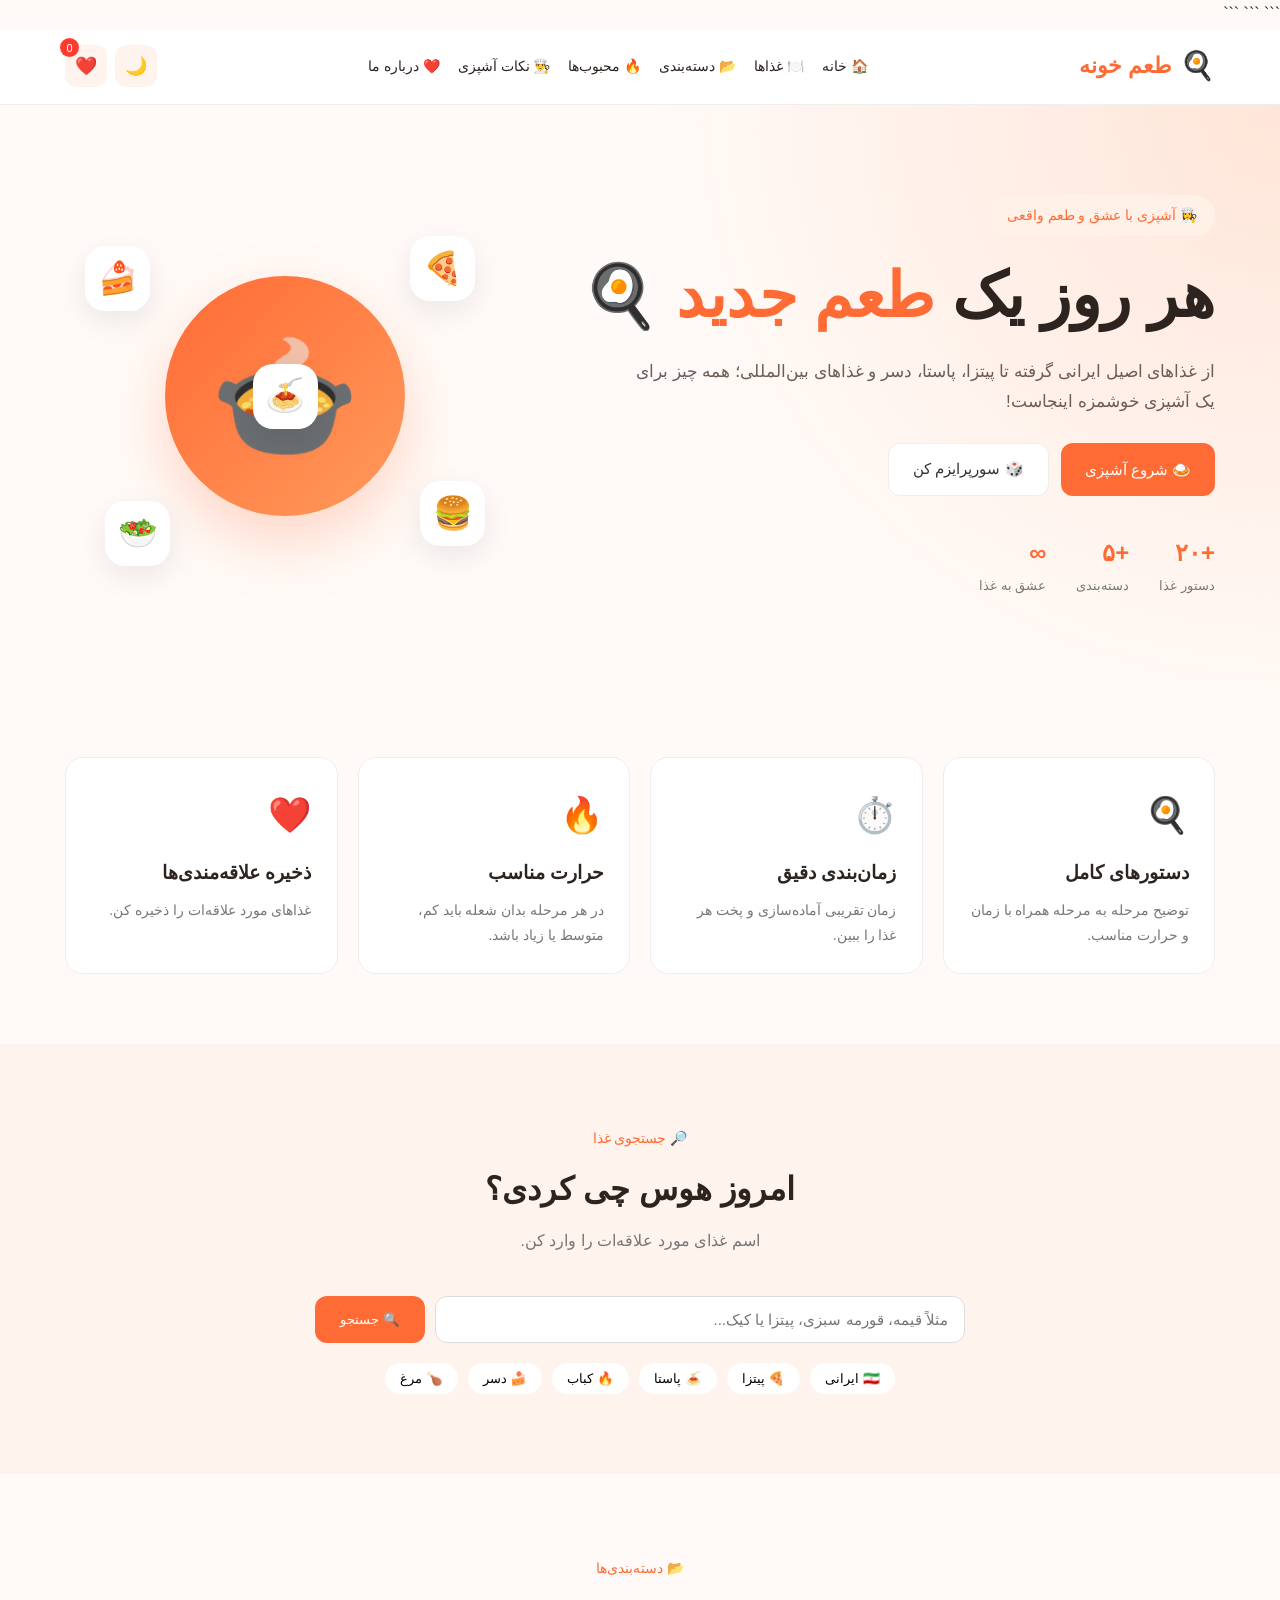
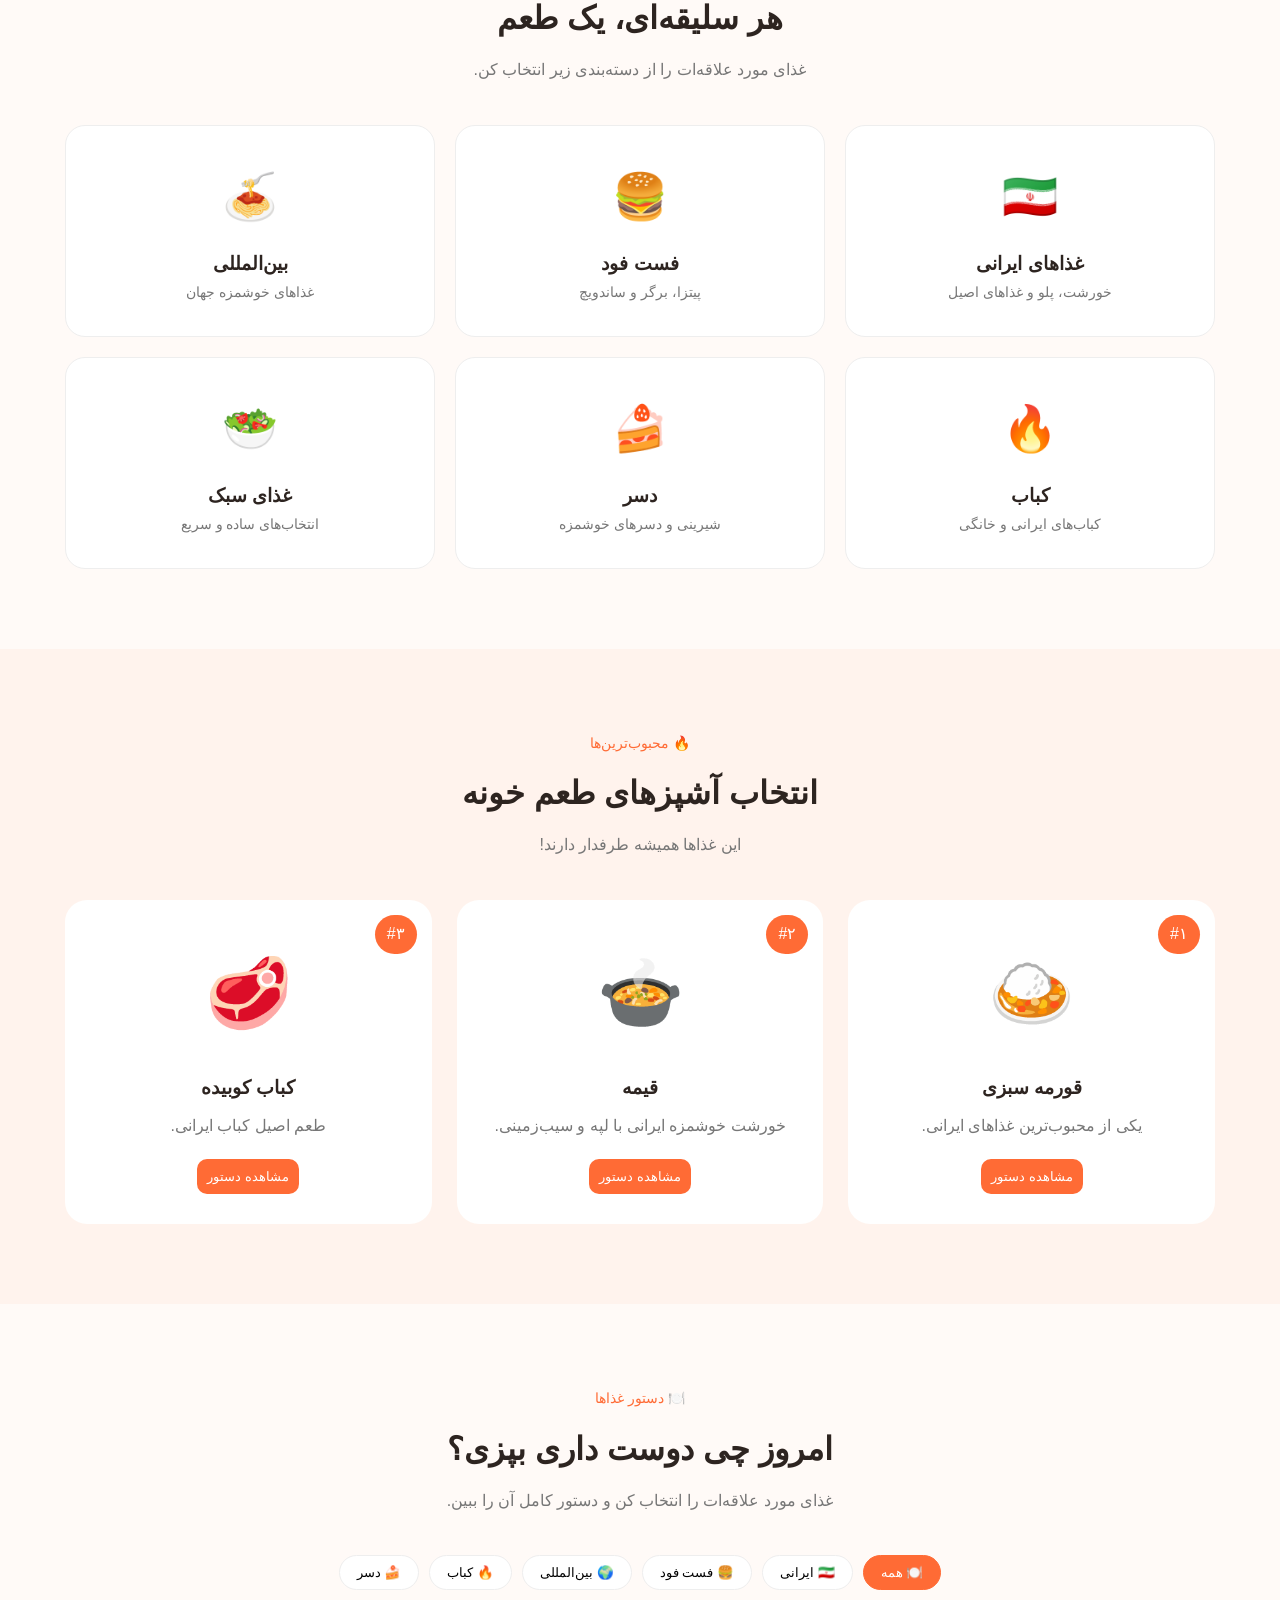
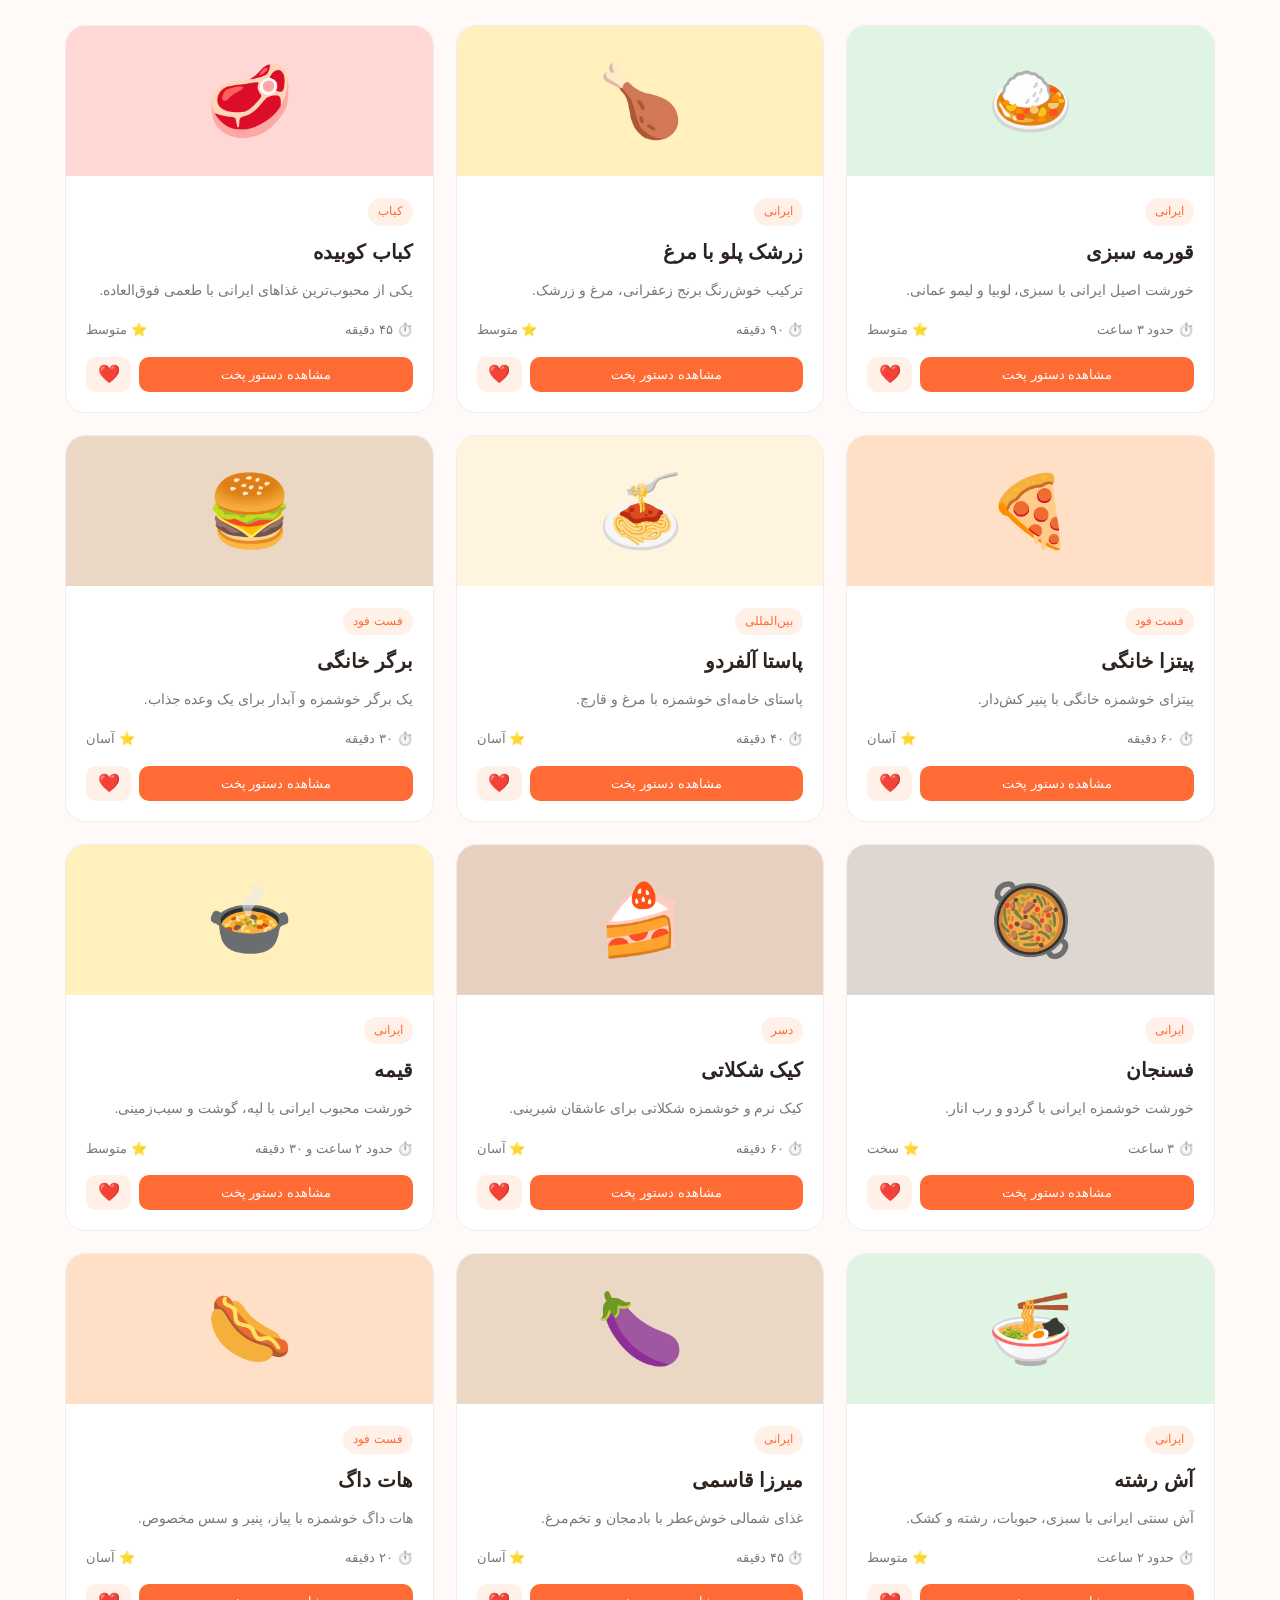
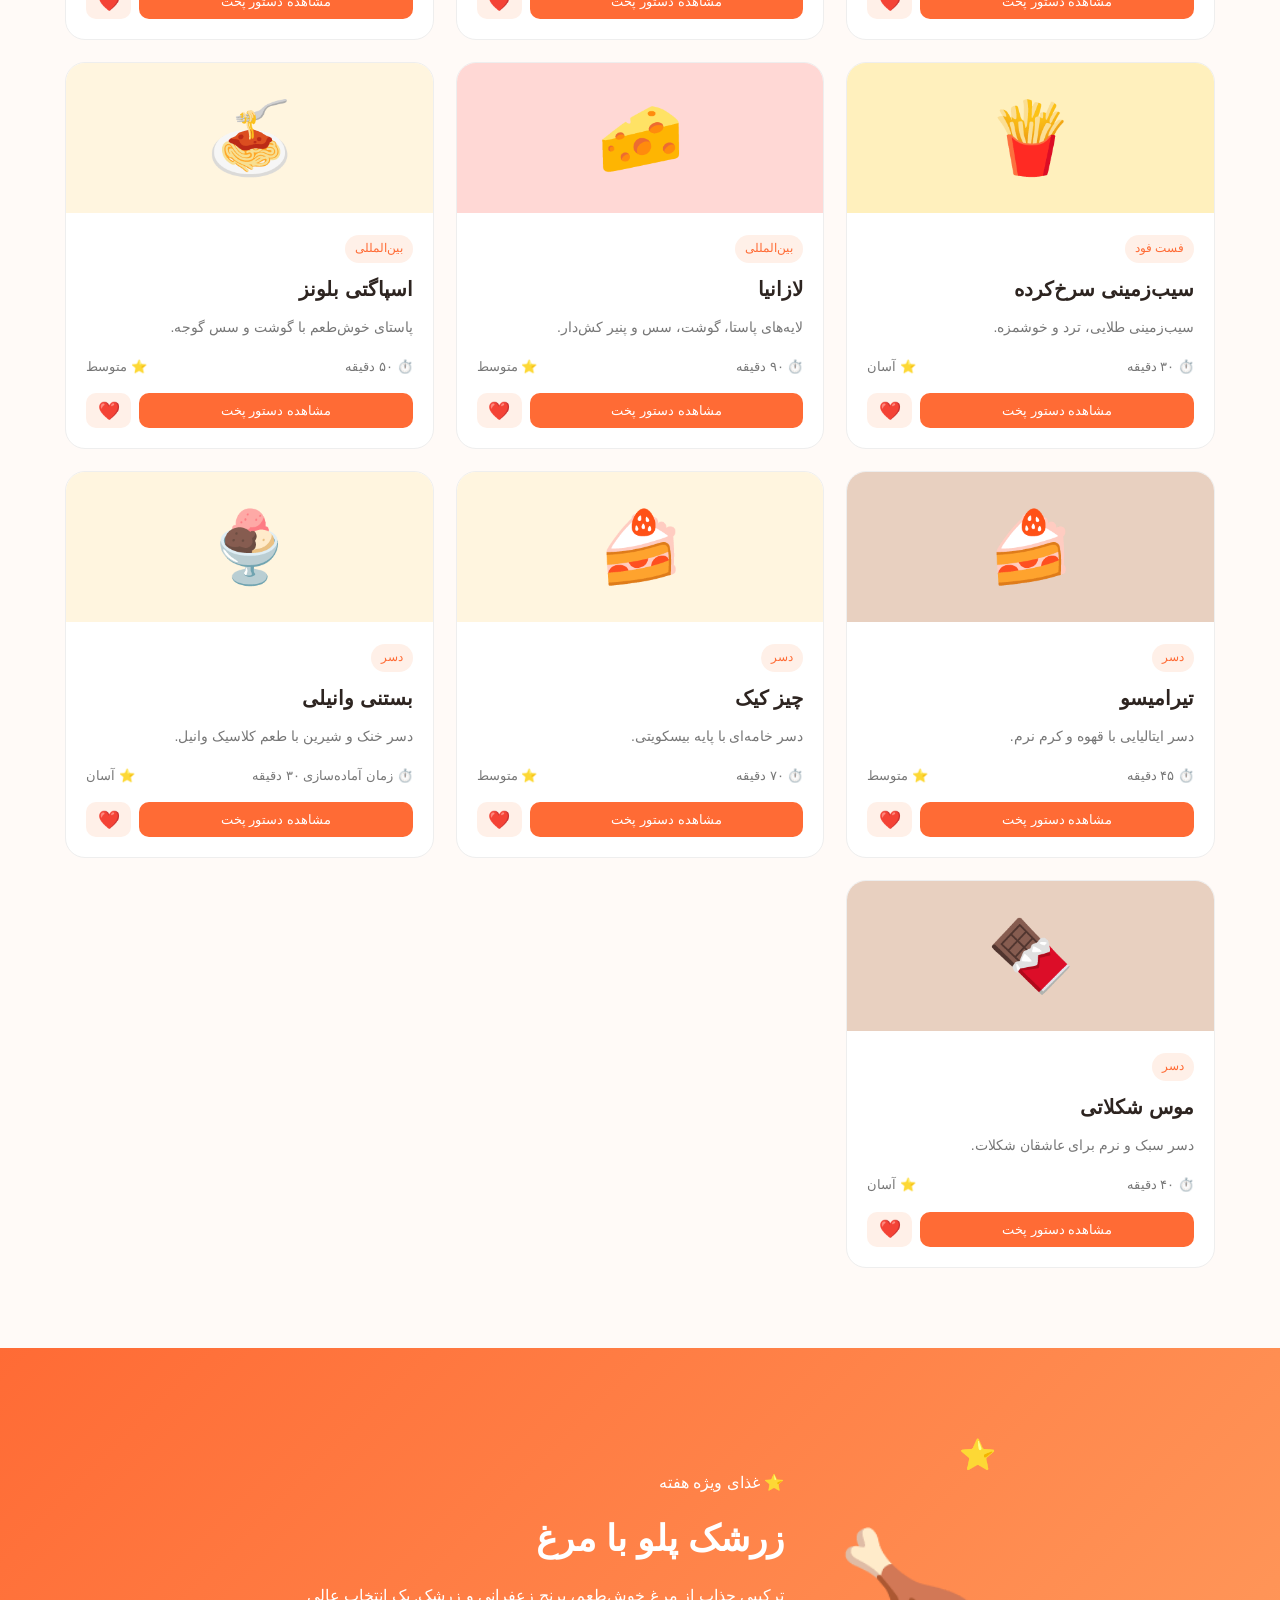
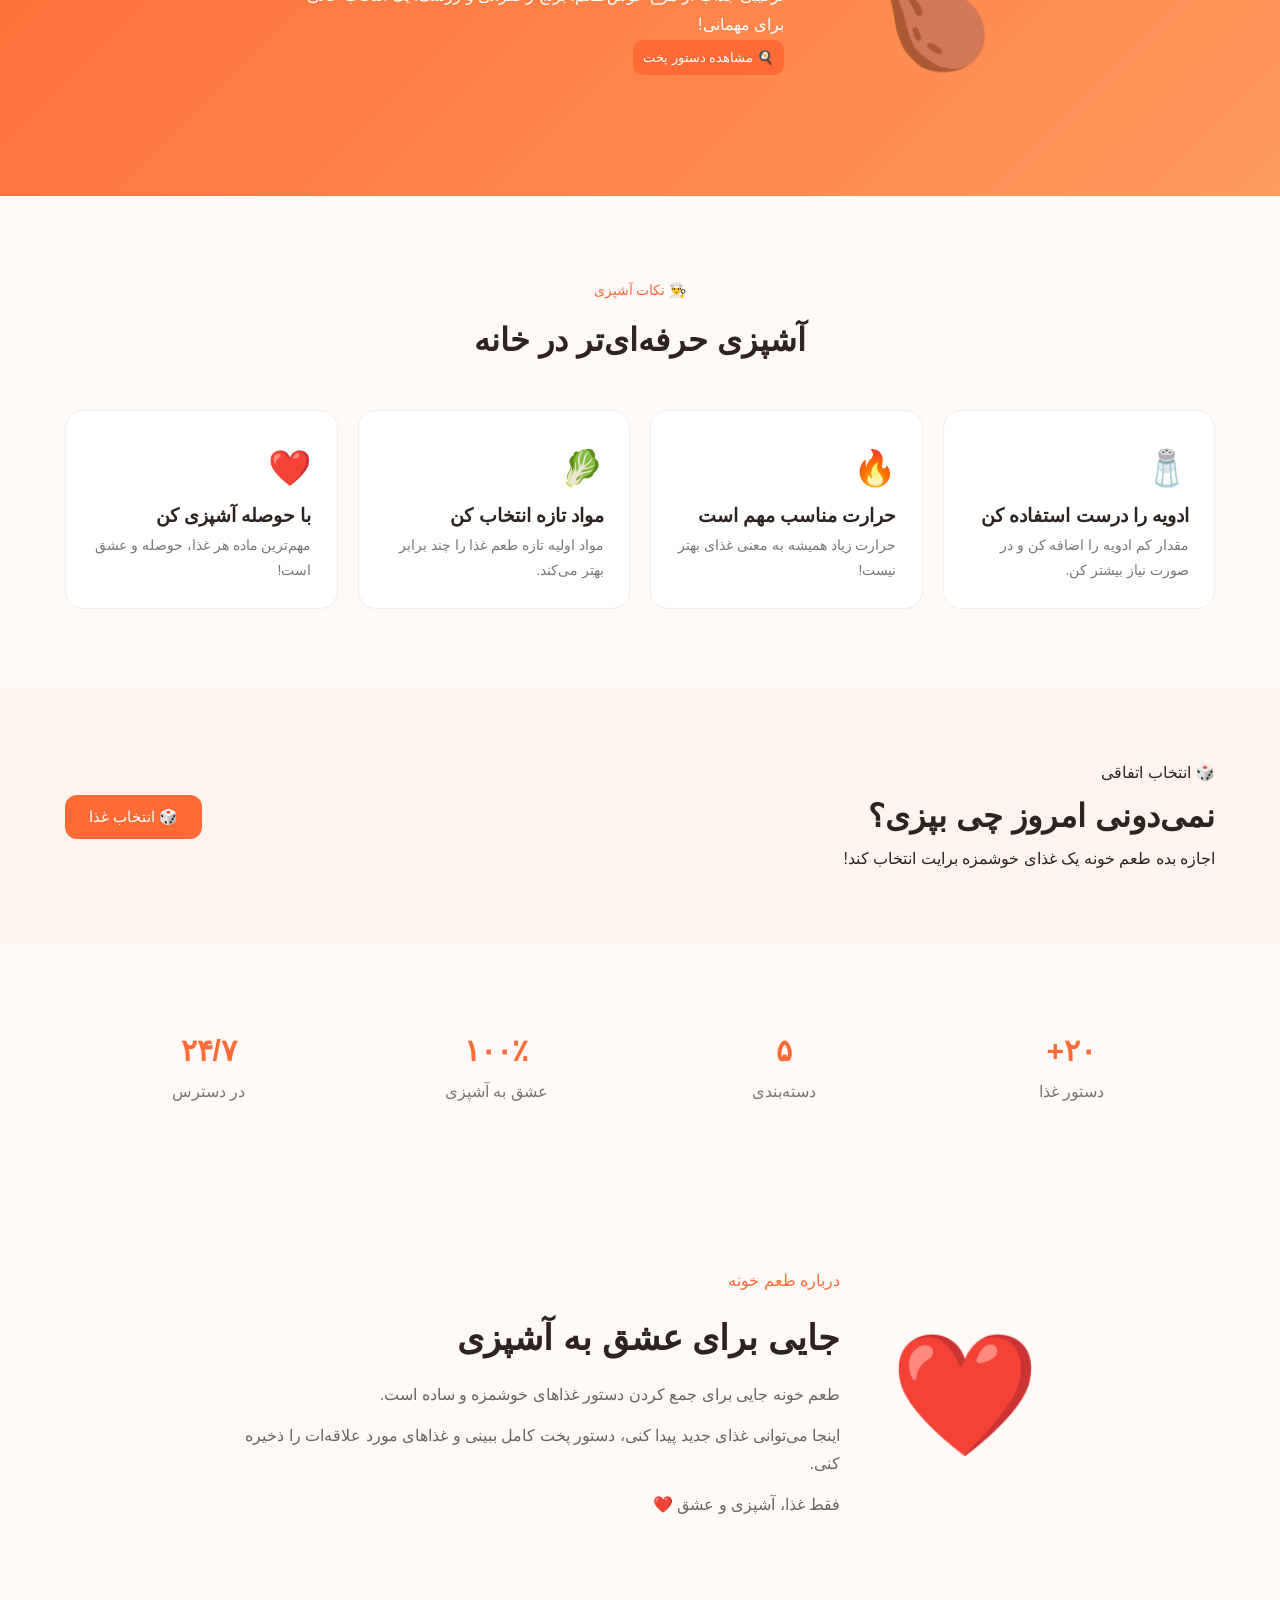
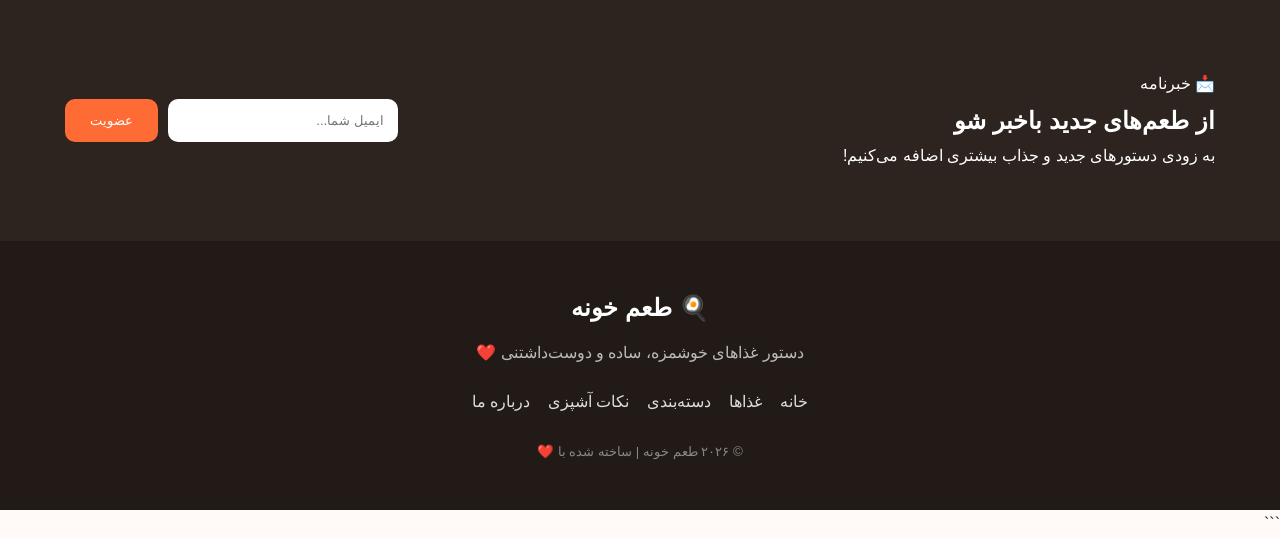
==== commit c3147f93: "Update index.html" ====
--- a/index.html
+++ b/index.html
@@ -1,1121 +1,2605 @@
 <!DOCTYPE html>
+
 <html lang="fa" dir="rtl">
 
 <head>
-    <!-- تنظیمات اصلی -->
-    <meta charset="UTF-8">
-
-    <meta name="viewport" content="width=device-width, initial-scale=1.0">
-
-    <meta name="description" content="طعم خونه - دستور غذاهای خوشمزه، خانگی و ساده">
-
-    <meta name="theme-color" content="#ff6b35">
-
-    <!-- عنوان سایت -->
-    <title>طعم خونه | دستور غذاهای خوشمزه</title>
-
-    <!-- فاوآیکون -->
-    <link rel="icon" type="image/png" href="favicon.png">
-
-    <!-- اتصال به فایل CSS -->
-    <link rel="stylesheet" href="style.css">
+
+```
+<meta charset="UTF-8">
+
+<meta
+    name="viewport"
+    content="width=device-width, initial-scale=1.0"
+>
+
+<meta
+    name="description"
+    content="طعم خونه - دستور غذاهای خوشمزه، خانگی و ساده"
+>
+
+<meta
+    name="theme-color"
+    content="#ff6b35"
+>
+
+<title>طعم خونه | دستور غذاهای خوشمزه</title>
+
+<!-- فاوآیکون -->
+<link
+    rel="icon"
+    type="image/png"
+    href="favicon.png"
+>
+
+<!-- فایل CSS -->
+<link
+    rel="stylesheet"
+    href="./style.css"
+>
+```
+
 </head>
 
 <body>
 
+```
+<!-- =========================
+     HEADER
+========================== -->
+
+<header class="header">
+
+    <div class="container header-container">
+
+        <a href="#home" class="logo">
+            <span class="logo-icon">🍳</span>
+            <span>طعم خونه</span>
+        </a>
+
+
+        <nav class="nav">
+
+            <a href="#home">🏠 خانه</a>
+            <a href="#recipes">🍽️ غذاها</a>
+            <a href="#categories">📂 دسته‌بندی</a>
+            <a href="#popular">🔥 محبوب‌ها</a>
+            <a href="#tips">👨‍🍳 نکات آشپزی</a>
+            <a href="#about">❤️ درباره ما</a>
+
+        </nav>
+
+
+        <div class="header-buttons">
+
+            <button
+                id="darkModeButton"
+                class="header-button"
+                type="button"
+                title="حالت تاریک"
+            >
+                🌙
+            </button>
+
+
+            <button
+                id="favoritesButton"
+                class="header-button favorite-header"
+                type="button"
+                title="علاقه‌مندی‌ها"
+            >
+
+                ❤️
+
+                <span id="favoriteCount">
+                    0
+                </span>
+
+            </button>
+
+
+            <button
+                id="mobileMenuButton"
+                class="mobile-button"
+                type="button"
+            >
+                ☰
+            </button>
+
+        </div>
+
+    </div>
+
+
+    <!-- MOBILE MENU -->
+
+    <div
+        id="mobileMenu"
+        class="mobile-menu"
+    >
+
+        <a href="#home">🏠 خانه</a>
+        <a href="#recipes">🍽️ دستور غذاها</a>
+        <a href="#categories">📂 دسته‌بندی‌ها</a>
+        <a href="#popular">🔥 محبوب‌ترین‌ها</a>
+        <a href="#tips">👨‍🍳 نکات آشپزی</a>
+        <a href="#about">❤️ درباره سایت</a>
+
+    </div>
+
+</header>
+
+
+
+<!-- =========================
+     MAIN
+========================== -->
+
+<main id="home">
+
+
+
     <!-- =========================
-         HEADER
+         HERO
     ========================== -->
 
-    <header class="header">
-
-        <div class="container header-container">
-
-            <a href="#home" class="logo">
-                <span class="logo-icon">🍳</span>
-                <span>طعم خونه</span>
-            </a>
-
-            <nav class="nav">
-                <a href="#home">🏠 خانه</a>
-                <a href="#recipes">🍽️ غذاها</a>
-                <a href="#categories">📂 دسته‌بندی</a>
-                <a href="#popular">🔥 محبوب‌ها</a>
-                <a href="#tips">👨‍🍳 نکات آشپزی</a>
-                <a href="#about">❤️ درباره ما</a>
-            </nav>
-
-            <div class="header-buttons">
-
-                <button id="darkModeButton" class="header-button" title="حالت تاریک" type="button">
-                    🌙
+    <section class="hero">
+
+        <div class="container hero-container">
+
+
+            <div class="hero-content">
+
+                <div class="hero-badge">
+                    👩‍🍳 آشپزی با عشق و طعم واقعی
+                </div>
+
+
+                <h1>
+
+                    هر روز یک
+
+                    <span>
+                        طعم جدید
+                    </span>
+
+                    🍳
+
+                </h1>
+
+
+                <p>
+
+                    از غذاهای اصیل ایرانی گرفته تا پیتزا،
+                    پاستا، دسر و غذاهای بین‌المللی؛
+                    همه چیز برای یک آشپزی خوشمزه اینجاست!
+
+                </p>
+
+
+                <div class="hero-actions">
+
+                    <a
+                        href="#recipes"
+                        class="primary-button"
+                    >
+                        🍛 شروع آشپزی
+                    </a>
+
+
+                    <button
+                        id="randomFoodButton"
+                        class="secondary-button"
+                        type="button"
+                    >
+                        🎲 سورپرایزم کن
+                    </button>
+
+                </div>
+
+
+                <div class="hero-stats">
+
+                    <div>
+
+                        <strong>
+                            +۲۰
+                        </strong>
+
+                        <span>
+                            دستور غذا
+                        </span>
+
+                    </div>
+
+
+                    <div>
+
+                        <strong>
+                            +۵
+                        </strong>
+
+                        <span>
+                            دسته‌بندی
+                        </span>
+
+                    </div>
+
+
+                    <div>
+
+                        <strong>
+                            ∞
+                        </strong>
+
+                        <span>
+                            عشق به غذا
+                        </span>
+
+                    </div>
+
+                </div>
+
+            </div>
+
+
+
+            <div class="hero-visual">
+
+                <div class="main-food">
+                    🍲
+                </div>
+
+                <div class="floating floating-one">
+                    🍕
+                </div>
+
+                <div class="floating floating-two">
+                    🍔
+                </div>
+
+                <div class="floating floating-three">
+                    🍰
+                </div>
+
+                <div class="floating floating-four">
+                    🥗
+                </div>
+
+                <div class="floating">
+                    🍝
+                </div>
+
+            </div>
+
+
+        </div>
+
+    </section>
+
+
+
+    <!-- =========================
+         QUICK INFO
+    ========================== -->
+
+    <section class="info-section">
+
+        <div class="container">
+
+            <div class="info-grid">
+
+
+                <div class="info-card">
+
+                    <div>🍳</div>
+
+                    <h3>
+                        دستورهای کامل
+                    </h3>
+
+                    <p>
+                        توضیح مرحله به مرحله همراه با زمان و حرارت مناسب.
+                    </p>
+
+                </div>
+
+
+
+                <div class="info-card">
+
+                    <div>⏱️</div>
+
+                    <h3>
+                        زمان‌بندی دقیق
+                    </h3>
+
+                    <p>
+                        زمان تقریبی آماده‌سازی و پخت هر غذا را ببین.
+                    </p>
+
+                </div>
+
+
+
+                <div class="info-card">
+
+                    <div>🔥</div>
+
+                    <h3>
+                        حرارت مناسب
+                    </h3>
+
+                    <p>
+                        در هر مرحله بدان شعله باید کم، متوسط یا زیاد باشد.
+                    </p>
+
+                </div>
+
+
+
+                <div class="info-card">
+
+                    <div>❤️</div>
+
+                    <h3>
+                        ذخیره علاقه‌مندی‌ها
+                    </h3>
+
+                    <p>
+                        غذاهای مورد علاقه‌ات را ذخیره کن.
+                    </p>
+
+                </div>
+
+
+            </div>
+
+        </div>
+
+    </section>
+
+
+
+    <!-- =========================
+         SEARCH
+    ========================== -->
+
+    <section class="search-section">
+
+        <div class="container">
+
+
+            <div class="section-title">
+
+                <span>
+                    🔎 جستجوی غذا
+                </span>
+
+                <h2>
+                    امروز هوس چی کردی؟
+                </h2>
+
+                <p>
+                    اسم غذای مورد علاقه‌ات را وارد کن.
+                </p>
+
+            </div>
+
+
+
+            <div class="search-box">
+
+                <input
+                    type="text"
+                    id="searchInput"
+                    placeholder="مثلاً قیمه، قورمه سبزی، پیتزا یا کیک..."
+                >
+
+                <button
+                    id="searchButton"
+                    type="button"
+                >
+                    🔍 جستجو
                 </button>
 
-                <button id="favoritesButton" class="header-button favorite-header" title="علاقه‌مندی‌ها" type="button">
-                    ❤️
-                    <span id="favoriteCount">0</span>
+            </div>
+
+
+
+            <div class="quick-searches">
+
+                <button
+                    class="quick-search"
+                    data-search="ایرانی"
+                    type="button"
+                >
+                    🇮🇷 ایرانی
                 </button>
 
-                <button id="mobileMenuButton" class="mobile-button" type="button">
-                    ☰
+
+                <button
+                    class="quick-search"
+                    data-search="پیتزا"
+                    type="button"
+                >
+                    🍕 پیتزا
                 </button>
 
+
+                <button
+                    class="quick-search"
+                    data-search="پاستا"
+                    type="button"
+                >
+                    🍝 پاستا
+                </button>
+
+
+                <button
+                    class="quick-search"
+                    data-search="کباب"
+                    type="button"
+                >
+                    🔥 کباب
+                </button>
+
+
+                <button
+                    class="quick-search"
+                    data-search="دسر"
+                    type="button"
+                >
+                    🍰 دسر
+                </button>
+
+
+                <button
+                    class="quick-search"
+                    data-search="مرغ"
+                    type="button"
+                >
+                    🍗 مرغ
+                </button>
+
             </div>
 
+
         </div>
 
-        <!-- منوی موبایل -->
-        <div id="mobileMenu" class="mobile-menu">
-
-            <a href="#home">🏠 خانه</a>
-            <a href="#recipes">🍽️ دستور غذاها</a>
-            <a href="#categories">📂 دسته‌بندی‌ها</a>
-            <a href="#popular">🔥 محبوب‌ترین‌ها</a>
-            <a href="#tips">👨‍🍳 نکات آشپزی</a>
-            <a href="#about">❤️ درباره سایت</a>
+    </section>
+
+
+
+    <!-- =========================
+         CATEGORIES
+    ========================== -->
+
+    <section
+        id="categories"
+        class="categories-section"
+    >
+
+        <div class="container">
+
+
+            <div class="section-title">
+
+                <span>
+                    📂 دسته‌بندی‌ها
+                </span>
+
+                <h2>
+                    هر سلیقه‌ای، یک طعم
+                </h2>
+
+                <p>
+                    غذای مورد علاقه‌ات را از دسته‌بندی زیر انتخاب کن.
+                </p>
+
+            </div>
+
+
+
+            <div class="categories-grid">
+
+
+                <a
+                    href="#recipes"
+                    class="category-card"
+                >
+
+                    <div>🇮🇷</div>
+
+                    <h3>
+                        غذاهای ایرانی
+                    </h3>
+
+                    <p>
+                        خورشت، پلو و غذاهای اصیل
+                    </p>
+
+                </a>
+
+
+
+                <a
+                    href="#recipes"
+                    class="category-card"
+                >
+
+                    <div>🍔</div>
+
+                    <h3>
+                        فست فود
+                    </h3>
+
+                    <p>
+                        پیتزا، برگر و ساندویچ
+                    </p>
+
+                </a>
+
+
+
+                <a
+                    href="#recipes"
+                    class="category-card"
+                >
+
+                    <div>🍝</div>
+
+                    <h3>
+                        بین‌المللی
+                    </h3>
+
+                    <p>
+                        غذاهای خوشمزه جهان
+                    </p>
+
+                </a>
+
+
+
+                <a
+                    href="#recipes"
+                    class="category-card"
+                >
+
+                    <div>🔥</div>
+
+                    <h3>
+                        کباب
+                    </h3>
+
+                    <p>
+                        کباب‌های ایرانی و خانگی
+                    </p>
+
+                </a>
+
+
+
+                <a
+                    href="#recipes"
+                    class="category-card"
+                >
+
+                    <div>🍰</div>
+
+                    <h3>
+                        دسر
+                    </h3>
+
+                    <p>
+                        شیرینی و دسرهای خوشمزه
+                    </p>
+
+                </a>
+
+
+
+                <a
+                    href="#recipes"
+                    class="category-card"
+                >
+
+                    <div>🥗</div>
+
+                    <h3>
+                        غذای سبک
+                    </h3>
+
+                    <p>
+                        انتخاب‌های ساده و سریع
+                    </p>
+
+                </a>
+
+
+            </div>
 
         </div>
 
-    </header>
+    </section>
+
 
 
     <!-- =========================
-         MAIN
+         POPULAR
     ========================== -->
 
-    <main id="home">
-
-
-        <!-- HERO -->
-
-        <section class="hero">
-
-            <div class="container hero-container">
-
-                <div class="hero-content">
-
-                    <div class="hero-badge">
-                        👩‍🍳 آشپزی با عشق و طعم واقعی
-                    </div>
-
-                    <h1>
-                        هر روز یک
-                        <span>طعم جدید</span>
-                        🍳
-                    </h1>
+    <section
+        id="popular"
+        class="popular-section"
+    >
+
+        <div class="container">
+
+
+            <div class="section-title">
+
+                <span>
+                    🔥 محبوب‌ترین‌ها
+                </span>
+
+                <h2>
+                    انتخاب آشپزهای طعم خونه
+                </h2>
+
+                <p>
+                    این غذاها همیشه طرفدار دارند!
+                </p>
+
+            </div>
+
+
+
+            <div class="popular-grid">
+
+
+                <div class="popular-card">
+
+                    <div class="popular-rank">
+                        #۱
+                    </div>
+
+                    <div class="popular-emoji">
+                        🍛
+                    </div>
+
+                    <h3>
+                        قورمه سبزی
+                    </h3>
 
                     <p>
-                        از غذاهای اصیل ایرانی گرفته تا پیتزا،
-                        پاستا، دسر و غذاهای بین‌المللی؛
-                        همه چیز برای یک آشپزی خوشمزه اینجاست!
+                        یکی از محبوب‌ترین غذاهای ایرانی.
                     </p>
 
-                    <div class="hero-actions">
-
-                        <a href="#recipes" class="primary-button">
-                            🍛 شروع آشپزی
-                        </a>
-
-                        <button id="randomFoodButton" class="secondary-button" type="button">
-                            🎲 سورپرایزم کن
-                        </button>
-
-                    </div>
-
-                    <div class="hero-stats">
-
-                        <div>
-                            <strong>+۵۰</strong>
-                            <span>دستور غذا</span>
-                        </div>
-
-                        <div>
-                            <strong>+۵</strong>
-                            <span>دسته‌بندی</span>
-                        </div>
-
-                        <div>
-                            <strong>∞</strong>
-                            <span>عشق به غذا</span>
-                        </div>
-
-                    </div>
+                    <button
+                        class="view-recipe"
+                        data-recipe="ghormeh"
+                        type="button"
+                    >
+                        مشاهده دستور
+                    </button>
 
                 </div>
 
 
-                <div class="hero-visual">
-
-                    <div class="main-food">🍲</div>
-
-                    <div class="floating floating-one">🍕</div>
-                    <div class="floating floating-two">🍔</div>
-                    <div class="floating floating-three">🍰</div>
-                    <div class="floating floating-four">🥗</div>
-                    <div class="floating">🍝</div>
+
+                <div class="popular-card">
+
+                    <div class="popular-rank">
+                        #۲
+                    </div>
+
+                    <div class="popular-emoji">
+                        🍲
+                    </div>
+
+                    <h3>
+                        قیمه
+                    </h3>
+
+                    <p>
+                        خورشت خوشمزه ایرانی با لپه و سیب‌زمینی.
+                    </p>
+
+                    <button
+                        class="view-recipe"
+                        data-recipe="gheimeh"
+                        type="button"
+                    >
+                        مشاهده دستور
+                    </button>
 
                 </div>
 
+
+
+                <div class="popular-card">
+
+                    <div class="popular-rank">
+                        #۳
+                    </div>
+
+                    <div class="popular-emoji">
+                        🥩
+                    </div>
+
+                    <h3>
+                        کباب کوبیده
+                    </h3>
+
+                    <p>
+                        طعم اصیل کباب ایرانی.
+                    </p>
+
+                    <button
+                        class="view-recipe"
+                        data-recipe="kabab"
+                        type="button"
+                    >
+                        مشاهده دستور
+                    </button>
+
+                </div>
+
+
             </div>
 
-        </section>
-
-
-        <!-- QUICK INFO -->
-
-        <section class="info-section">
-
-            <div class="container">
-
-                <div class="info-grid">
-
-                    <div class="info-card">
-                        <div>🍳</div>
-                        <h3>دستورهای ساده</h3>
-                        <p>غذاهایی که می‌توانی به راحتی در خانه درست کنی.</p>
-                    </div>
-
-                    <div class="info-card">
-                        <div>⏱️</div>
-                        <h3>صرفه‌جویی در زمان</h3>
-                        <p>زمان تقریبی پخت هر غذا را مشاهده کن.</p>
-                    </div>
-
-                    <div class="info-card">
-                        <div>❤️</div>
-                        <h3>ذخیره علاقه‌مندی‌ها</h3>
-                        <p>غذاهای مورد علاقه‌ات را ذخیره کن.</p>
-                    </div>
-
-                    <div class="info-card">
-                        <div>🎲</div>
-                        <h3>انتخاب تصادفی</h3>
-                        <p>وقتی نمی‌دانی چه بپزی، ما انتخاب می‌کنیم!</p>
-                    </div>
-
+        </div>
+
+    </section>
+
+
+
+    <!-- =========================
+         RECIPES
+    ========================== -->
+
+    <section
+        id="recipes"
+        class="recipes-section"
+    >
+
+        <div class="container">
+
+
+            <div class="section-title">
+
+                <span>
+                    🍽️ دستور غذاها
+                </span>
+
+                <h2>
+                    امروز چی دوست داری بپزی؟
+                </h2>
+
+                <p>
+                    غذای مورد علاقه‌ات را انتخاب کن و دستور کامل آن را ببین.
+                </p>
+
+            </div>
+
+
+
+            <!-- FILTERS -->
+
+            <div class="filters">
+
+                <button
+                    class="filter active"
+                    data-category="all"
+                    type="button"
+                >
+                    🍽️ همه
+                </button>
+
+                <button
+                    class="filter"
+                    data-category="ایرانی"
+                    type="button"
+                >
+                    🇮🇷 ایرانی
+                </button>
+
+                <button
+                    class="filter"
+                    data-category="فست فود"
+                    type="button"
+                >
+                    🍔 فست فود
+                </button>
+
+                <button
+                    class="filter"
+                    data-category="فرنگی"
+                    type="button"
+                >
+                    🌍 بین‌المللی
+                </button>
+
+                <button
+                    class="filter"
+                    data-category="کباب"
+                    type="button"
+                >
+                    🔥 کباب
+                </button>
+
+                <button
+                    class="filter"
+                    data-category="دسر"
+                    type="button"
+                >
+                    🍰 دسر
+                </button>
+
+            </div>
+
+
+
+            <!-- RECIPES GRID -->
+
+            <div class="recipes-grid">
+
+
+
+                <!-- قورمه سبزی -->
+
+                <article
+                    class="recipe-card"
+                    data-category="ایرانی"
+                    data-name="قورمه سبزی"
+                >
+
+                    <div class="food-image green">
+                        🍛
+                    </div>
+
+                    <div class="recipe-info">
+
+                        <span class="category">
+                            ایرانی
+                        </span>
+
+                        <h3>
+                            قورمه سبزی
+                        </h3>
+
+                        <p>
+                            خورشت اصیل ایرانی با سبزی، لوبیا و لیمو عمانی.
+                        </p>
+
+                        <div class="recipe-details">
+
+                            <span>
+                                ⏱️ حدود ۳ ساعت
+                            </span>
+
+                            <span>
+                                ⭐ متوسط
+                            </span>
+
+                        </div>
+
+                        <div class="card-buttons">
+
+                            <button
+                                class="view-recipe"
+                                data-recipe="ghormeh"
+                                type="button"
+                            >
+                                مشاهده دستور پخت
+                            </button>
+
+                            <button
+                                class="favorite"
+                                data-recipe="ghormeh"
+                                type="button"
+                            >
+                                ❤️
+                            </button>
+
+                        </div>
+
+                    </div>
+
+                </article>
+
+
+
+                <!-- زرشک پلو -->
+
+                <article
+                    class="recipe-card"
+                    data-category="ایرانی"
+                    data-name="زرشک پلو با مرغ"
+                >
+
+                    <div class="food-image yellow">
+                        🍗
+                    </div>
+
+                    <div class="recipe-info">
+
+                        <span class="category">
+                            ایرانی
+                        </span>
+
+                        <h3>
+                            زرشک پلو با مرغ
+                        </h3>
+
+                        <p>
+                            ترکیب خوش‌رنگ برنج زعفرانی، مرغ و زرشک.
+                        </p>
+
+                        <div class="recipe-details">
+
+                            <span>
+                                ⏱️ ۹۰ دقیقه
+                            </span>
+
+                            <span>
+                                ⭐ متوسط
+                            </span>
+
+                        </div>
+
+                        <div class="card-buttons">
+
+                            <button
+                                class="view-recipe"
+                                data-recipe="zereshk"
+                                type="button"
+                            >
+                                مشاهده دستور پخت
+                            </button>
+
+                            <button
+                                class="favorite"
+                                data-recipe="zereshk"
+                                type="button"
+                            >
+                                ❤️
+                            </button>
+
+                        </div>
+
+                    </div>
+
+                </article>
+
+
+
+                <!-- کباب -->
+
+                <article
+                    class="recipe-card"
+                    data-category="کباب"
+                    data-name="کباب کوبیده"
+                >
+
+                    <div class="food-image red">
+                        🥩
+                    </div>
+
+                    <div class="recipe-info">
+
+                        <span class="category">
+                            کباب
+                        </span>
+
+                        <h3>
+                            کباب کوبیده
+                        </h3>
+
+                        <p>
+                            یکی از محبوب‌ترین غذاهای ایرانی با طعمی فوق‌العاده.
+                        </p>
+
+                        <div class="recipe-details">
+
+                            <span>
+                                ⏱️ ۴۵ دقیقه
+                            </span>
+
+                            <span>
+                                ⭐ متوسط
+                            </span>
+
+                        </div>
+
+                        <div class="card-buttons">
+
+                            <button
+                                class="view-recipe"
+                                data-recipe="kabab"
+                                type="button"
+                            >
+                                مشاهده دستور پخت
+                            </button>
+
+                            <button
+                                class="favorite"
+                                data-recipe="kabab"
+                                type="button"
+                            >
+                                ❤️
+                            </button>
+
+                        </div>
+
+                    </div>
+
+                </article>
+
+
+
+                <!-- پیتزا -->
+
+                <article
+                    class="recipe-card"
+                    data-category="فست فود"
+                    data-name="پیتزا خانگی"
+                >
+
+                    <div class="food-image orange">
+                        🍕
+                    </div>
+
+                    <div class="recipe-info">
+
+                        <span class="category">
+                            فست فود
+                        </span>
+
+                        <h3>
+                            پیتزا خانگی
+                        </h3>
+
+                        <p>
+                            پیتزای خوشمزه خانگی با پنیر کش‌دار.
+                        </p>
+
+                        <div class="recipe-details">
+
+                            <span>
+                                ⏱️ ۶۰ دقیقه
+                            </span>
+
+                            <span>
+                                ⭐ آسان
+                            </span>
+
+                        </div>
+
+                        <div class="card-buttons">
+
+                            <button
+                                class="view-recipe"
+                                data-recipe="pizza"
+                                type="button"
+                            >
+                                مشاهده دستور پخت
+                            </button>
+
+                            <button
+                                class="favorite"
+                                data-recipe="pizza"
+                                type="button"
+                            >
+                                ❤️
+                            </button>
+
+                        </div>
+
+                    </div>
+
+                </article>
+
+
+
+                <!-- پاستا -->
+
+                <article
+                    class="recipe-card"
+                    data-category="فرنگی"
+                    data-name="پاستا آلفردو"
+                >
+
+                    <div class="food-image cream">
+                        🍝
+                    </div>
+
+                    <div class="recipe-info">
+
+                        <span class="category">
+                            بین‌المللی
+                        </span>
+
+                        <h3>
+                            پاستا آلفردو
+                        </h3>
+
+                        <p>
+                            پاستای خامه‌ای خوشمزه با مرغ و قارچ.
+                        </p>
+
+                        <div class="recipe-details">
+
+                            <span>
+                                ⏱️ ۴۰ دقیقه
+                            </span>
+
+                            <span>
+                                ⭐ آسان
+                            </span>
+
+                        </div>
+
+                        <div class="card-buttons">
+
+                            <button
+                                class="view-recipe"
+                                data-recipe="pasta"
+                                type="button"
+                            >
+                                مشاهده دستور پخت
+                            </button>
+
+                            <button
+                                class="favorite"
+                                data-recipe="pasta"
+                                type="button"
+                            >
+                                ❤️
+                            </button>
+
+                        </div>
+
+                    </div>
+
+                </article>
+
+
+
+                <!-- برگر -->
+
+                <article
+                    class="recipe-card"
+                    data-category="فست فود"
+                    data-name="برگر خانگی"
+                >
+
+                    <div class="food-image brown">
+                        🍔
+                    </div>
+
+                    <div class="recipe-info">
+
+                        <span class="category">
+                            فست فود
+                        </span>
+
+                        <h3>
+                            برگر خانگی
+                        </h3>
+
+                        <p>
+                            یک برگر خوشمزه و آبدار برای یک وعده جذاب.
+                        </p>
+
+                        <div class="recipe-details">
+
+                            <span>
+                                ⏱️ ۳۰ دقیقه
+                            </span>
+
+                            <span>
+                                ⭐ آسان
+                            </span>
+
+                        </div>
+
+                        <div class="card-buttons">
+
+                            <button
+                                class="view-recipe"
+                                data-recipe="burger"
+                                type="button"
+                            >
+                                مشاهده دستور پخت
+                            </button>
+
+                            <button
+                                class="favorite"
+                                data-recipe="burger"
+                                type="button"
+                            >
+                                ❤️
+                            </button>
+
+                        </div>
+
+                    </div>
+
+                </article>
+
+
+
+                <!-- فسنجان -->
+
+                <article
+                    class="recipe-card"
+                    data-category="ایرانی"
+                    data-name="فسنجان"
+                >
+
+                    <div class="food-image darkfood">
+                        🥘
+                    </div>
+
+                    <div class="recipe-info">
+
+                        <span class="category">
+                            ایرانی
+                        </span>
+
+                        <h3>
+                            فسنجان
+                        </h3>
+
+                        <p>
+                            خورشت خوشمزه ایرانی با گردو و رب انار.
+                        </p>
+
+                        <div class="recipe-details">
+
+                            <span>
+                                ⏱️ ۳ ساعت
+                            </span>
+
+                            <span>
+                                ⭐ سخت
+                            </span>
+
+                        </div>
+
+                        <div class="card-buttons">
+
+                            <button
+                                class="view-recipe"
+                                data-recipe="fesenjan"
+                                type="button"
+                            >
+                                مشاهده دستور پخت
+                            </button>
+
+                            <button
+                                class="favorite"
+                                data-recipe="fesenjan"
+                                type="button"
+                            >
+                                ❤️
+                            </button>
+
+                        </div>
+
+                    </div>
+
+                </article>
+
+
+
+                <!-- کیک -->
+
+                <article
+                    class="recipe-card"
+                    data-category="دسر"
+                    data-name="کیک شکلاتی"
+                >
+
+                    <div class="food-image chocolate">
+                        🍰
+                    </div>
+
+                    <div class="recipe-info">
+
+                        <span class="category">
+                            دسر
+                        </span>
+
+                        <h3>
+                            کیک شکلاتی
+                        </h3>
+
+                        <p>
+                            کیک نرم و خوشمزه شکلاتی برای عاشقان شیرینی.
+                        </p>
+
+                        <div class="recipe-details">
+
+                            <span>
+                                ⏱️ ۶۰ دقیقه
+                            </span>
+
+                            <span>
+                                ⭐ آسان
+                            </span>
+
+                        </div>
+
+                        <div class="card-buttons">
+
+                            <button
+                                class="view-recipe"
+                                data-recipe="cake"
+                                type="button"
+                            >
+                                مشاهده دستور پخت
+                            </button>
+
+                            <button
+                                class="favorite"
+                                data-recipe="cake"
+                                type="button"
+                            >
+                                ❤️
+                            </button>
+
+                        </div>
+
+                    </div>
+
+                </article>
+
+
+
+                <!-- قیمه -->
+
+                <article
+                    class="recipe-card"
+                    data-category="ایرانی"
+                    data-name="قیمه"
+                >
+
+                    <div class="food-image yellow">
+                        🍲
+                    </div>
+
+                    <div class="recipe-info">
+
+                        <span class="category">
+                            ایرانی
+                        </span>
+
+                        <h3>
+                            قیمه
+                        </h3>
+
+                        <p>
+                            خورشت محبوب ایرانی با لپه، گوشت و سیب‌زمینی.
+                        </p>
+
+                        <div class="recipe-details">
+
+                            <span>
+                                ⏱️ حدود ۲ ساعت و ۳۰ دقیقه
+                            </span>
+
+                            <span>
+                                ⭐ متوسط
+                            </span>
+
+                        </div>
+
+                        <div class="card-buttons">
+
+                            <button
+                                class="view-recipe"
+                                data-recipe="gheimeh"
+                                type="button"
+                            >
+                                مشاهده دستور پخت
+                            </button>
+
+                            <button
+                                class="favorite"
+                                data-recipe="gheimeh"
+                                type="button"
+                            >
+                                ❤️
+                            </button>
+
+                        </div>
+
+                    </div>
+
+                </article>
+
+
+
+                <!-- آش رشته -->
+
+                <article
+                    class="recipe-card"
+                    data-category="ایرانی"
+                    data-name="آش رشته"
+                >
+
+                    <div class="food-image green">
+                        🍜
+                    </div>
+
+                    <div class="recipe-info">
+
+                        <span class="category">
+                            ایرانی
+                        </span>
+
+                        <h3>
+                            آش رشته
+                        </h3>
+
+                        <p>
+                            آش سنتی ایرانی با سبزی، حبوبات، رشته و کشک.
+                        </p>
+
+                        <div class="recipe-details">
+
+                            <span>
+                                ⏱️ حدود ۲ ساعت
+                            </span>
+
+                            <span>
+                                ⭐ متوسط
+                            </span>
+
+                        </div>
+
+                        <div class="card-buttons">
+
+                            <button
+                                class="view-recipe"
+                                data-recipe="ash"
+                                type="button"
+                            >
+                                مشاهده دستور پخت
+                            </button>
+
+                            <button
+                                class="favorite"
+                                data-recipe="ash"
+                                type="button"
+                            >
+                                ❤️
+                            </button>
+
+                        </div>
+
+                    </div>
+
+                </article>
+
+
+
+                <!-- میرزا قاسمی -->
+
+                <article
+                    class="recipe-card"
+                    data-category="ایرانی"
+                    data-name="میرزا قاسمی"
+                >
+
+                    <div class="food-image brown">
+                        🍆
+                    </div>
+
+                    <div class="recipe-info">
+
+                        <span class="category">
+                            ایرانی
+                        </span>
+
+                        <h3>
+                            میرزا قاسمی
+                        </h3>
+
+                        <p>
+                            غذای شمالی خوش‌عطر با بادمجان و تخم‌مرغ.
+                        </p>
+
+                        <div class="recipe-details">
+
+                            <span>
+                                ⏱️ ۴۵ دقیقه
+                            </span>
+
+                            <span>
+                                ⭐ آسان
+                            </span>
+
+                        </div>
+
+                        <div class="card-buttons">
+
+                            <button
+                                class="view-recipe"
+                                data-recipe="mirza"
+                                type="button"
+                            >
+                                مشاهده دستور پخت
+                            </button>
+
+                            <button
+                                class="favorite"
+                                data-recipe="mirza"
+                                type="button"
+                            >
+                                ❤️
+                            </button>
+
+                        </div>
+
+                    </div>
+
+                </article>
+
+
+
+                <!-- هات داگ -->
+
+                <article
+                    class="recipe-card"
+                    data-category="فست فود"
+                    data-name="هات داگ"
+                >
+
+                    <div class="food-image orange">
+                        🌭
+                    </div>
+
+                    <div class="recipe-info">
+
+                        <span class="category">
+                            فست فود
+                        </span>
+
+                        <h3>
+                            هات داگ
+                        </h3>
+
+                        <p>
+                            هات داگ خوشمزه با پیاز، پنیر و سس مخصوص.
+                        </p>
+
+                        <div class="recipe-details">
+
+                            <span>
+                                ⏱️ ۲۰ دقیقه
+                            </span>
+
+                            <span>
+                                ⭐ آسان
+                            </span>
+
+                        </div>
+
+                        <div class="card-buttons">
+
+                            <button
+                                class="view-recipe"
+                                data-recipe="hotdog"
+                                type="button"
+                            >
+                                مشاهده دستور پخت
+                            </button>
+
+                            <button
+                                class="favorite"
+                                data-recipe="hotdog"
+                                type="button"
+                            >
+                                ❤️
+                            </button>
+
+                        </div>
+
+                    </div>
+
+                </article>
+
+
+
+                <!-- سیب زمینی -->
+
+                <article
+                    class="recipe-card"
+                    data-category="فست فود"
+                    data-name="سیب زمینی سرخ کرده"
+                >
+
+                    <div class="food-image yellow">
+                        🍟
+                    </div>
+
+                    <div class="recipe-info">
+
+                        <span class="category">
+                            فست فود
+                        </span>
+
+                        <h3>
+                            سیب‌زمینی سرخ‌کرده
+                        </h3>
+
+                        <p>
+                            سیب‌زمینی طلایی، ترد و خوشمزه.
+                        </p>
+
+                        <div class="recipe-details">
+
+                            <span>
+                                ⏱️ ۳۰ دقیقه
+                            </span>
+
+                            <span>
+                                ⭐ آسان
+                            </span>
+
+                        </div>
+
+                        <div class="card-buttons">
+
+                            <button
+                                class="view-recipe"
+                                data-recipe="fries"
+                                type="button"
+                            >
+                                مشاهده دستور پخت
+                            </button>
+
+                            <button
+                                class="favorite"
+                                data-recipe="fries"
+                                type="button"
+                            >
+                                ❤️
+                            </button>
+
+                        </div>
+
+                    </div>
+
+                </article>
+
+
+
+                <!-- لازانیا -->
+
+                <article
+                    class="recipe-card"
+                    data-category="فرنگی"
+                    data-name="لازانیا"
+                >
+
+                    <div class="food-image red">
+                        🧀
+                    </div>
+
+                    <div class="recipe-info">
+
+                        <span class="category">
+                            بین‌المللی
+                        </span>
+
+                        <h3>
+                            لازانیا
+                        </h3>
+
+                        <p>
+                            لایه‌های پاستا، گوشت، سس و پنیر کش‌دار.
+                        </p>
+
+                        <div class="recipe-details">
+
+                            <span>
+                                ⏱️ ۹۰ دقیقه
+                            </span>
+
+                            <span>
+                                ⭐ متوسط
+                            </span>
+
+                        </div>
+
+                        <div class="card-buttons">
+
+                            <button
+                                class="view-recipe"
+                                data-recipe="lasagna"
+                                type="button"
+                            >
+                                مشاهده دستور پخت
+                            </button>
+
+                            <button
+                                class="favorite"
+                                data-recipe="lasagna"
+                                type="button"
+                            >
+                                ❤️
+                            </button>
+
+                        </div>
+
+                    </div>
+
+                </article>
+
+
+
+                <!-- اسپاگتی -->
+
+                <article
+                    class="recipe-card"
+                    data-category="فرنگی"
+                    data-name="اسپاگتی بلونز"
+                >
+
+                    <div class="food-image cream">
+                        🍝
+                    </div>
+
+                    <div class="recipe-info">
+
+                        <span class="category">
+                            بین‌المللی
+                        </span>
+
+                        <h3>
+                            اسپاگتی بلونز
+                        </h3>
+
+                        <p>
+                            پاستای خوش‌طعم با گوشت و سس گوجه.
+                        </p>
+
+                        <div class="recipe-details">
+
+                            <span>
+                                ⏱️ ۵۰ دقیقه
+                            </span>
+
+                            <span>
+                                ⭐ متوسط
+                            </span>
+
+                        </div>
+
+                        <div class="card-buttons">
+
+                            <button
+                                class="view-recipe"
+                                data-recipe="spaghetti"
+                                type="button"
+                            >
+                                مشاهده دستور پخت
+                            </button>
+
+                            <button
+                                class="favorite"
+                                data-recipe="spaghetti"
+                                type="button"
+                            >
+                                ❤️
+                            </button>
+
+                        </div>
+
+                    </div>
+
+                </article>
+
+
+
+                <!-- تیرامیسو -->
+
+                <article
+                    class="recipe-card"
+                    data-category="دسر"
+                    data-name="تیرامیسو"
+                >
+
+                    <div class="food-image chocolate">
+                        🍰
+                    </div>
+
+                    <div class="recipe-info">
+
+                        <span class="category">
+                            دسر
+                        </span>
+
+                        <h3>
+                            تیرامیسو
+                        </h3>
+
+                        <p>
+                            دسر ایتالیایی با قهوه و کرم نرم.
+                        </p>
+
+                        <div class="recipe-details">
+
+                            <span>
+                                ⏱️ ۴۵ دقیقه
+                            </span>
+
+                            <span>
+                                ⭐ متوسط
+                            </span>
+
+                        </div>
+
+                        <div class="card-buttons">
+
+                            <button
+                                class="view-recipe"
+                                data-recipe="tiramisu"
+                                type="button"
+                            >
+                                مشاهده دستور پخت
+                            </button>
+
+                            <button
+                                class="favorite"
+                                data-recipe="tiramisu"
+                                type="button"
+                            >
+                                ❤️
+                            </button>
+
+                        </div>
+
+                    </div>
+
+                </article>
+
+
+
+                <!-- چیز کیک -->
+
+                <article
+                    class="recipe-card"
+                    data-category="دسر"
+                    data-name="چیز کیک"
+                >
+
+                    <div class="food-image cream">
+                        🍰
+                    </div>
+
+                    <div class="recipe-info">
+
+                        <span class="category">
+                            دسر
+                        </span>
+
+                        <h3>
+                            چیز کیک
+                        </h3>
+
+                        <p>
+                            دسر خامه‌ای با پایه بیسکویتی.
+                        </p>
+
+                        <div class="recipe-details">
+
+                            <span>
+                                ⏱️ ۷۰ دقیقه
+                            </span>
+
+                            <span>
+                                ⭐ متوسط
+                            </span>
+
+                        </div>
+
+                        <div class="card-buttons">
+
+                            <button
+                                class="view-recipe"
+                                data-recipe="cheesecake"
+                                type="button"
+                            >
+                                مشاهده دستور پخت
+                            </button>
+
+                            <button
+                                class="favorite"
+                                data-recipe="cheesecake"
+                                type="button"
+                            >
+                                ❤️
+                            </button>
+
+                        </div>
+
+                    </div>
+
+                </article>
+
+
+
+                <!-- بستنی -->
+
+                <article
+                    class="recipe-card"
+                    data-category="دسر"
+                    data-name="بستنی وانیلی"
+                >
+
+                    <div class="food-image cream">
+                        🍨
+                    </div>
+
+                    <div class="recipe-info">
+
+                        <span class="category">
+                            دسر
+                        </span>
+
+                        <h3>
+                            بستنی وانیلی
+                        </h3>
+
+                        <p>
+                            دسر خنک و شیرین با طعم کلاسیک وانیل.
+                        </p>
+
+                        <div class="recipe-details">
+
+                            <span>
+                                ⏱️ زمان آماده‌سازی ۳۰ دقیقه
+                            </span>
+
+                            <span>
+                                ⭐ آسان
+                            </span>
+
+                        </div>
+
+                        <div class="card-buttons">
+
+                            <button
+                                class="view-recipe"
+                                data-recipe="icecream"
+                                type="button"
+                            >
+                                مشاهده دستور پخت
+                            </button>
+
+                            <button
+                                class="favorite"
+                                data-recipe="icecream"
+                                type="button"
+                            >
+                                ❤️
+                            </button>
+
+                        </div>
+
+                    </div>
+
+                </article>
+
+
+
+                <!-- موس -->
+
+                <article
+                    class="recipe-card"
+                    data-category="دسر"
+                    data-name="موس شکلاتی"
+                >
+
+                    <div class="food-image chocolate">
+                        🍫
+                    </div>
+
+                    <div class="recipe-info">
+
+                        <span class="category">
+                            دسر
+                        </span>
+
+                        <h3>
+                            موس شکلاتی
+                        </h3>
+
+                        <p>
+                            دسر سبک و نرم برای عاشقان شکلات.
+                        </p>
+
+                        <div class="recipe-details">
+
+                            <span>
+                                ⏱️ ۴۰ دقیقه
+                            </span>
+
+                            <span>
+                                ⭐ آسان
+                            </span>
+
+                        </div>
+
+                        <div class="card-buttons">
+
+                            <button
+                                class="view-recipe"
+                                data-recipe="mousse"
+                                type="button"
+                            >
+                                مشاهده دستور پخت
+                            </button>
+
+                            <button
+                                class="favorite"
+                                data-recipe="mousse"
+                                type="button"
+                            >
+                                ❤️
+                            </button>
+
+                        </div>
+
+                    </div>
+
+                </article>
+
+
+            </div>
+
+
+
+            <!-- NO RESULTS -->
+
+            <div
+                id="noResults"
+                class="no-results"
+            >
+
+                😔
+
+                <h3>
+                    غذایی پیدا نشد
+                </h3>
+
+                <p>
+                    یک نام دیگر را جستجو کن.
+                </p>
+
+            </div>
+
+
+        </div>
+
+    </section>
+
+
+
+    <!-- =========================
+         FEATURED
+    ========================== -->
+
+    <section class="featured-section">
+
+        <div class="container featured-container">
+
+
+            <div class="featured-food">
+
+                ⭐
+
+                <div>
+                    🍗
                 </div>
 
             </div>
 
-        </section>
-
-
-        <!-- SEARCH -->
-
-        <section class="search-section">
-
-            <div class="container">
-
-                <div class="section-title">
-                    <span>🔎 جستجوی غذا</span>
-                    <h2>امروز هوس چی کردی؟</h2>
-                    <p>اسم غذای مورد علاقه‌ات را وارد کن.</p>
+
+
+            <div class="featured-content">
+
+                <span>
+                    ⭐ غذای ویژه هفته
+                </span>
+
+                <h2>
+                    زرشک پلو با مرغ
+                </h2>
+
+                <p>
+                    ترکیبی جذاب از مرغ خوش‌طعم،
+                    برنج زعفرانی و زرشک.
+                    یک انتخاب عالی برای مهمانی!
+                </p>
+
+                <button
+                    class="view-recipe"
+                    data-recipe="zereshk"
+                    type="button"
+                >
+                    🍳 مشاهده دستور پخت
+                </button>
+
+            </div>
+
+
+        </div>
+
+    </section>
+
+
+
+    <!-- =========================
+         TIPS
+    ========================== -->
+
+    <section
+        id="tips"
+        class="tips-section"
+    >
+
+        <div class="container">
+
+
+            <div class="section-title">
+
+                <span>
+                    👨‍🍳 نکات آشپزی
+                </span>
+
+                <h2>
+                    آشپزی حرفه‌ای‌تر در خانه
+                </h2>
+
+            </div>
+
+
+
+            <div class="tips-grid">
+
+
+                <div class="tip-card">
+
+                    <div>
+                        🧂
+                    </div>
+
+                    <h3>
+                        ادویه را درست استفاده کن
+                    </h3>
+
+                    <p>
+                        مقدار کم ادویه را اضافه کن و در صورت نیاز بیشتر کن.
+                    </p>
+
                 </div>
 
-                <div class="search-box">
-
-                    <input
-                        type="text"
-                        id="searchInput"
-                        placeholder="مثلاً قورمه سبزی، پیتزا یا کیک..."
-                    >
-
-                    <button id="searchButton" type="button">
-                        🔍 جستجو
-                    </button>
+
+
+                <div class="tip-card">
+
+                    <div>
+                        🔥
+                    </div>
+
+                    <h3>
+                        حرارت مناسب مهم است
+                    </h3>
+
+                    <p>
+                        حرارت زیاد همیشه به معنی غذای بهتر نیست!
+                    </p>
 
                 </div>
 
-                <div class="quick-searches">
-
-                    <button class="quick-search" data-search="ایرانی" type="button">🇮🇷 ایرانی</button>
-                    <button class="quick-search" data-search="پیتزا" type="button">🍕 پیتزا</button>
-                    <button class="quick-search" data-search="پاستا" type="button">🍝 پاستا</button>
-                    <button class="quick-search" data-search="کباب" type="button">🔥 کباب</button>
-                    <button class="quick-search" data-search="دسر" type="button">🍰 دسر</button>
-                    <button class="quick-search" data-search="مرغ" type="button">🍗 مرغ</button>
+
+
+                <div class="tip-card">
+
+                    <div>
+                        🥬
+                    </div>
+
+                    <h3>
+                        مواد تازه انتخاب کن
+                    </h3>
+
+                    <p>
+                        مواد اولیه تازه طعم غذا را چند برابر بهتر می‌کند.
+                    </p>
 
                 </div>
 
+
+
+                <div class="tip-card">
+
+                    <div>
+                        ❤️
+                    </div>
+
+                    <h3>
+                        با حوصله آشپزی کن
+                    </h3>
+
+                    <p>
+                        مهم‌ترین ماده هر غذا، حوصله و عشق است!
+                    </p>
+
+                </div>
+
+
             </div>
 
-        </section>
-
-
-        <!-- CATEGORIES -->
-
-        <section id="categories" class="categories-section">
-
-            <div class="container">
-
-                <div class="section-title">
-                    <span>📂 دسته‌بندی‌ها</span>
-                    <h2>هر سلیقه‌ای، یک طعم</h2>
-                    <p>غذای مورد علاقه‌ات را از دسته‌بندی زیر انتخاب کن.</p>
+        </div>
+
+    </section>
+
+
+
+    <!-- =========================
+         RANDOM
+    ========================== -->
+
+    <section class="random-section">
+
+        <div class="container random-content">
+
+
+            <div>
+
+                <span>
+                    🎲 انتخاب اتفاقی
+                </span>
+
+                <h2>
+                    نمی‌دونی امروز چی بپزی؟
+                </h2>
+
+                <p>
+                    اجازه بده طعم خونه یک غذای خوشمزه برایت انتخاب کند!
+                </p>
+
+            </div>
+
+
+            <button
+                id="randomFoodButtonTwo"
+                class="primary-button"
+                type="button"
+            >
+                🎲 انتخاب غذا
+            </button>
+
+
+        </div>
+
+    </section>
+
+
+
+    <!-- =========================
+         STATS
+    ========================== -->
+
+    <section class="stats-section">
+
+        <div class="container">
+
+            <div class="stats-grid">
+
+
+                <div>
+
+                    <strong>
+                        ۲۰+
+                    </strong>
+
+                    <span>
+                        دستور غذا
+                    </span>
+
                 </div>
 
-                <div class="categories-grid">
-
-                    <a href="#recipes" class="category-card">
-                        <div>🇮🇷</div>
-                        <h3>غذاهای ایرانی</h3>
-                        <p>خورشت، پلو و غذاهای اصیل</p>
-                    </a>
-
-                    <a href="#recipes" class="category-card">
-                        <div>🍔</div>
-                        <h3>فست فود</h3>
-                        <p>پیتزا، برگر و ساندویچ</p>
-                    </a>
-
-                    <a href="#recipes" class="category-card">
-                        <div>🍝</div>
-                        <h3>بین‌المللی</h3>
-                        <p>غذاهای خوشمزه جهان</p>
-                    </a>
-
-                    <a href="#recipes" class="category-card">
-                        <div>🔥</div>
-                        <h3>کباب</h3>
-                        <p>کباب‌های ایرانی و خانگی</p>
-                    </a>
-
-                    <a href="#recipes" class="category-card">
-                        <div>🍰</div>
-                        <h3>دسر</h3>
-                        <p>شیرینی و دسرهای خوشمزه</p>
-                    </a>
-
-                    <a href="#recipes" class="category-card">
-                        <div>🥗</div>
-                        <h3>غذای سبک</h3>
-                        <p>انتخاب‌های ساده و سریع</p>
-                    </a>
+
+                <div>
+
+                    <strong>
+                        ۵
+                    </strong>
+
+                    <span>
+                        دسته‌بندی
+                    </span>
 
                 </div>
 
+
+                <div>
+
+                    <strong>
+                        ۱۰۰٪
+                    </strong>
+
+                    <span>
+                        عشق به آشپزی
+                    </span>
+
+                </div>
+
+
+                <div>
+
+                    <strong>
+                        ۲۴/۷
+                    </strong>
+
+                    <span>
+                        در دسترس
+                    </span>
+
+                </div>
+
+
             </div>
 
-        </section>
-
-
-        <!-- POPULAR -->
-
-        <section id="popular" class="popular-section">
-
-            <div class="container">
-
-                <div class="section-title">
-                    <span>🔥 محبوب‌ترین‌ها</span>
-                    <h2>انتخاب آشپزهای طعم خونه</h2>
-                    <p>این غذاها همیشه طرفدار دارند!</p>
-                </div>
-
-                <div class="popular-grid">
-
-                    <div class="popular-card">
-                        <div class="popular-rank">#۱</div>
-                        <div class="popular-emoji">🍛</div>
-                        <h3>قورمه سبزی</h3>
-                        <p>یکی از محبوب‌ترین غذاهای ایرانی.</p>
-
-                        <button class="view-recipe" data-recipe="ghormeh" type="button">
-                            مشاهده دستور
-                        </button>
-                    </div>
-
-                    <div class="popular-card">
-                        <div class="popular-rank">#۲</div>
-                        <div class="popular-emoji">🍕</div>
-                        <h3>پیتزا خانگی</h3>
-                        <p>سریع، خوشمزه و محبوب همه.</p>
-
-                        <button class="view-recipe" data-recipe="pizza" type="button">
-                            مشاهده دستور
-                        </button>
-                    </div>
-
-                    <div class="popular-card">
-                        <div class="popular-rank">#۳</div>
-                        <div class="popular-emoji">🥩</div>
-                        <h3>کباب کوبیده</h3>
-                        <p>طعم اصیل کباب ایرانی.</p>
-
-                        <button class="view-recipe" data-recipe="kabab" type="button">
-                            مشاهده دستور
-                        </button>
-                    </div>
-
-                </div>
-
+        </div>
+
+    </section>
+
+
+
+    <!-- =========================
+         ABOUT
+    ========================== -->
+
+    <section
+        id="about"
+        class="about-section"
+    >
+
+        <div class="container about-container">
+
+
+            <div class="about-emoji">
+                ❤️
             </div>
 
-        </section>
-
-
-        <!-- RECIPES -->
-
-        <section id="recipes" class="recipes-section">
-
-            <div class="container">
-
-                <div class="section-title">
-                    <span>🍽️ دستور غذاها</span>
-                    <h2>امروز چی دوست داری بپزی؟</h2>
-                    <p>غذای مورد علاقه‌ات را انتخاب کن و دستور پخت آن را ببین.</p>
-                </div>
-
-
-                <!-- FILTERS -->
-
-                <div class="filters">
-
-                    <button class="filter active" data-category="all" type="button">🍽️ همه</button>
-                    <button class="filter" data-category="ایرانی" type="button">🇮🇷 ایرانی</button>
-                    <button class="filter" data-category="فست فود" type="button">🍔 فست فود</button>
-                    <button class="filter" data-category="فرنگی" type="button">🌍 بین‌المللی</button>
-                    <button class="filter" data-category="کباب" type="button">🔥 کباب</button>
-                    <button class="filter" data-category="دسر" type="button">🍰 دسر</button>
-
-                </div>
-
-
-                <!-- RECIPES GRID -->
-
-                <div class="recipes-grid">
-
-
-                    <article class="recipe-card" data-category="ایرانی" data-name="قورمه سبزی">
-                        <div class="food-image green">🍛</div>
-
-                        <div class="recipe-info">
-                            <span class="category">ایرانی</span>
-                            <h3>قورمه سبزی</h3>
-                            <p>خورشت اصیل ایرانی با سبزی تازه، لوبیا و لیمو عمانی.</p>
-
-                            <div class="recipe-details">
-                                <span>⏱️ ۲ ساعت</span>
-                                <span>⭐ متوسط</span>
-                            </div>
-
-                            <div class="card-buttons">
-                                <button class="view-recipe" data-recipe="ghormeh" type="button">مشاهده دستور پخت</button>
-                                <button class="favorite" data-recipe="ghormeh" type="button">❤️</button>
-                            </div>
-                        </div>
-                    </article>
-
-
-                    <article class="recipe-card" data-category="ایرانی" data-name="زرشک پلو با مرغ">
-                        <div class="food-image yellow">🍗</div>
-
-                        <div class="recipe-info">
-                            <span class="category">ایرانی</span>
-                            <h3>زرشک پلو با مرغ</h3>
-                            <p>ترکیب خوش‌رنگ برنج زعفرانی، مرغ و زرشک.</p>
-
-                            <div class="recipe-details">
-                                <span>⏱️ ۹۰ دقیقه</span>
-                                <span>⭐ متوسط</span>
-                            </div>
-
-                            <div class="card-buttons">
-                                <button class="view-recipe" data-recipe="zereshk" type="button">مشاهده دستور پخت</button>
-                                <button class="favorite" data-recipe="zereshk" type="button">❤️</button>
-                            </div>
-                        </div>
-                    </article>
-
-
-                    <article class="recipe-card" data-category="کباب" data-name="کباب کوبیده">
-                        <div class="food-image red">🥩</div>
-
-                        <div class="recipe-info">
-                            <span class="category">کباب</span>
-                            <h3>کباب کوبیده</h3>
-                            <p>یکی از محبوب‌ترین غذاهای ایرانی با طعمی فوق‌العاده.</p>
-
-                            <div class="recipe-details">
-                                <span>⏱️ ۴۵ دقیقه</span>
-                                <span>⭐ متوسط</span>
-                            </div>
-
-                            <div class="card-buttons">
-                                <button class="view-recipe" data-recipe="kabab" type="button">مشاهده دستور پخت</button>
-                                <button class="favorite" data-recipe="kabab" type="button">❤️</button>
-                            </div>
-                        </div>
-                    </article>
-
-
-                    <article class="recipe-card" data-category="فست فود" data-name="پیتزا خانگی">
-                        <div class="food-image orange">🍕</div>
-
-                        <div class="recipe-info">
-                            <span class="category">فست فود</span>
-                            <h3>پیتزا خانگی</h3>
-                            <p>پیتزای خوشمزه خانگی با پنیر کش‌دار.</p>
-
-                            <div class="recipe-details">
-                                <span>⏱️ ۶۰ دقیقه</span>
-                                <span>⭐ آسان</span>
-                            </div>
-
-                            <div class="card-buttons">
-                                <button class="view-recipe" data-recipe="pizza" type="button">مشاهده دستور پخت</button>
-                                <button class="favorite" data-recipe="pizza" type="button">❤️</button>
-                            </div>
-                        </div>
-                    </article>
-
-
-                    <article class="recipe-card" data-category="فرنگی" data-name="پاستا آلفردو">
-                        <div class="food-image cream">🍝</div>
-
-                        <div class="recipe-info">
-                            <span class="category">بین‌المللی</span>
-                            <h3>پاستا آلفردو</h3>
-                            <p>پاستای خامه‌ای خوشمزه با مرغ و قارچ.</p>
-
-                            <div class="recipe-details">
-                                <span>⏱️ ۴۰ دقیقه</span>
-                                <span>⭐ آسان</span>
-                            </div>
-
-                            <div class="card-buttons">
-                                <button class="view-recipe" data-recipe="pasta" type="button">مشاهده دستور پخت</button>
-                                <button class="favorite" data-recipe="pasta" type="button">❤️</button>
-                            </div>
-                        </div>
-                    </article>
-
-
-                    <article class="recipe-card" data-category="فست فود" data-name="برگر خانگی">
-                        <div class="food-image brown">🍔</div>
-
-                        <div class="recipe-info">
-                            <span class="category">فست فود</span>
-                            <h3>برگر خانگی</h3>
-                            <p>یک برگر خوشمزه و آبدار برای یک وعده جذاب.</p>
-
-                            <div class="recipe-details">
-                                <span>⏱️ ۳۰ دقیقه</span>
-                                <span>⭐ آسان</span>
-                            </div>
-
-                            <div class="card-buttons">
-                                <button class="view-recipe" data-recipe="burger" type="button">مشاهده دستور پخت</button>
-                                <button class="favorite" data-recipe="burger" type="button">❤️</button>
-                            </div>
-                        </div>
-                    </article>
-
-
-                    <article class="recipe-card" data-category="ایرانی" data-name="فسنجان">
-                        <div class="food-image darkfood">🥘</div>
-
-                        <div class="recipe-info">
-                            <span class="category">ایرانی</span>
-                            <h3>فسنجان</h3>
-                            <p>خورشت خوشمزه ایرانی با گردو و رب انار.</p>
-
-                            <div class="recipe-details">
-                                <span>⏱️ ۳ ساعت</span>
-                                <span>⭐ سخت</span>
-                            </div>
-
-                            <div class="card-buttons">
-                                <button class="view-recipe" data-recipe="fesenjan" type="button">مشاهده دستور پخت</button>
-                                <button class="favorite" data-recipe="fesenjan" type="button">❤️</button>
-                            </div>
-                        </div>
-                    </article>
-
-
-                    <article class="recipe-card" data-category="دسر" data-name="کیک شکلاتی">
-                        <div class="food-image chocolate">🍰</div>
-
-                        <div class="recipe-info">
-                            <span class="category">دسر</span>
-                            <h3>کیک شکلاتی</h3>
-                            <p>کیک نرم و خوشمزه شکلاتی برای عاشقان شیرینی.</p>
-
-                            <div class="recipe-details">
-                                <span>⏱️ ۶۰ دقیقه</span>
-                                <span>⭐ آسان</span>
-                            </div>
-
-                            <div class="card-buttons">
-                                <button class="view-recipe" data-recipe="cake" type="button">مشاهده دستور پخت</button>
-                                <button class="favorite" data-recipe="cake" type="button">❤️</button>
-                            </div>
-                        </div>
-                    </article>
-
-
-                    <article class="recipe-card" data-category="ایرانی" data-name="چلو کباب">
-                        <div class="food-image red">🍢</div>
-
-                        <div class="recipe-info">
-                            <span class="category">ایرانی</span>
-                            <h3>چلو کباب</h3>
-                            <p>برنج ایرانی خوش‌عطر همراه با کباب و گوجه.</p>
-
-                            <div class="recipe-details">
-                                <span>⏱️ ۶۰ دقیقه</span>
-                                <span>⭐ متوسط</span>
-                            </div>
-
-                            <div class="card-buttons">
-                                <button class="view-recipe" data-recipe="kabab" type="button">مشاهده دستور پخت</button>
-                                <button class="favorite" data-recipe="kabab" type="button">❤️</button>
-                            </div>
-                        </div>
-                    </article>
-
-
-                    <article class="recipe-card" data-category="ایرانی" data-name="قیمه">
-                        <div class="food-image yellow">🍲</div>
-
-                        <div class="recipe-info">
-                            <span class="category">ایرانی</span>
-                            <h3>قیمه</h3>
-                            <p>خورشت محبوب ایرانی با لپه و سیب‌زمینی.</p>
-
-                            <div class="recipe-details">
-                                <span>⏱️ ۲ ساعت</span>
-                                <span>⭐ متوسط</span>
-                            </div>
-
-                            <div class="card-buttons">
-                                <button class="view-recipe" data-recipe="ghormeh" type="button">مشاهده دستور پخت</button>
-                                <button class="favorite" data-recipe="ghormeh" type="button">❤️</button>
-                            </div>
-                        </div>
-                    </article>
-
-
-                    <article class="recipe-card" data-category="ایرانی" data-name="آش رشته">
-                        <div class="food-image green">🍜</div>
-
-                        <div class="recipe-info">
-                            <span class="category">ایرانی</span>
-                            <h3>آش رشته</h3>
-                            <p>آش سنتی ایرانی با سبزی، حبوبات و کشک.</p>
-
-                            <div class="recipe-details">
-                                <span>⏱️ ۲ ساعت</span>
-                                <span>⭐ متوسط</span>
-                            </div>
-
-                            <div class="card-buttons">
-                                <button class="view-recipe" data-recipe="ghormeh" type="button">مشاهده دستور پخت</button>
-                                <button class="favorite" data-recipe="ghormeh" type="button">❤️</button>
-                            </div>
-                        </div>
-                    </article>
-
-
-                    <article class="recipe-card" data-category="ایرانی" data-name="میرزا قاسمی">
-                        <div class="food-image brown">🍆</div>
-
-                        <div class="recipe-info">
-                            <span class="category">ایرانی</span>
-                            <h3>میرزا قاسمی</h3>
-                            <p>غذای شمالی خوش‌عطر با بادمجان و تخم‌مرغ.</p>
-
-                            <div class="recipe-details">
-                                <span>⏱️ ۴۵ دقیقه</span>
-                                <span>⭐ آسان</span>
-                            </div>
-
-                            <div class="card-buttons">
-                                <button class="view-recipe" data-recipe="ghormeh" type="button">مشاهده دستور پخت</button>
-                                <button class="favorite" data-recipe="ghormeh" type="button">❤️</button>
-                            </div>
-                        </div>
-                    </article>
-
-
-                    <article class="recipe-card" data-category="فست فود" data-name="هات داگ">
-                        <div class="food-image orange">🌭</div>
-
-                        <div class="recipe-info">
-                            <span class="category">فست فود</span>
-                            <h3>هات داگ</h3>
-                            <p>هات داگ خوشمزه با پنیر و سس مخصوص.</p>
-
-                            <div class="recipe-details">
-                                <span>⏱️ ۲۰ دقیقه</span>
-                                <span>⭐ آسان</span>
-                            </div>
-
-                            <div class="card-buttons">
-                                <button class="view-recipe" data-recipe="burger" type="button">مشاهده دستور پخت</button>
-                                <button class="favorite" data-recipe="burger" type="button">❤️</button>
-                            </div>
-                        </div>
-                    </article>
-
-
-                    <article class="recipe-card" data-category="فست فود" data-name="سیب زمینی سرخ کرده">
-                        <div class="food-image yellow">🍟</div>
-
-                        <div class="recipe-info">
-                            <span class="category">فست فود</span>
-                            <h3>سیب‌زمینی سرخ‌کرده</h3>
-                            <p>سیب‌زمینی طلایی، ترد و خوشمزه.</p>
-
-                            <div class="recipe-details">
-                                <span>⏱️ ۳۰ دقیقه</span>
-                                <span>⭐ آسان</span>
-                            </div>
-
-                            <div class="card-buttons">
-                                <button class="view-recipe" data-recipe="burger" type="button">مشاهده دستور پخت</button>
-                                <button class="favorite" data-recipe="burger" type="button">❤️</button>
-                            </div>
-                        </div>
-                    </article>
-
-
-                    <article class="recipe-card" data-category="فرنگی" data-name="لازانیا">
-                        <div class="food-image red">🧀</div>
-
-                        <div class="recipe-info">
-                            <span class="category">فرنگی</span>
-                            <h3>لازانیا</h3>
-                            <p>لایه‌های پاستا، گوشت و پنیر کش‌دار.</p>
-
-                            <div class="recipe-details">
-                                <span>⏱️ ۹۰ دقیقه</span>
-                                <span>⭐ متوسط</span>
-                            </div>
-
-                            <div class="card-buttons">
-                                <button class="view-recipe" data-recipe="pasta" type="button">مشاهده دستور پخت</button>
-                                <button class="favorite" data-recipe="pasta" type="button">❤️</button>
-                            </div>
-                        </div>
-                    </article>
-
-
-                    <article class="recipe-card" data-category="فرنگی" data-name="اسپاگتی بلونز">
-                        <div class="food-image cream">🍝</div>
-
-                        <div class="recipe-info">
-                            <span class="category">فرنگی</span>
-                            <h3>اسپاگتی بلونز</h3>
-                            <p>پاستای خوش‌طعم با گوشت و سس گوجه.</p>
-
-                            <div class="recipe-details">
-                                <span>⏱️ ۵۰ دقیقه</span>
-                                <span>⭐ متوسط</span>
-                            </div>
-
-                            <div class="card-buttons">
-                                <button class="view-recipe" data-recipe="pasta" type="button">مشاهده دستور پخت</button>
-                                <button class="favorite" data-recipe="pasta" type="button">❤️</button>
-                            </div>
-                        </div>
-                    </article>
-
-
-                    <article class="recipe-card" data-category="دسر" data-name="تیرامیسو">
-                        <div class="food-image chocolate">🍰</div>
-
-                        <div class="recipe-info">
-                            <span class="category">دسر</span>
-                            <h3>تیرامیسو</h3>
-                            <p>دسر ایتالیایی با قهوه و کرم نرم.</p>
-
-                            <div class="recipe-details">
-                                <span>⏱️ ۴۵ دقیقه</span>
-                                <span>⭐ متوسط</span>
-                            </div>
-
-                            <div class="card-buttons">
-                                <button class="view-recipe" data-recipe="cake" type="button">مشاهده دستور پخت</button>
-                                <button class="favorite" data-recipe="cake" type="button">❤️</button>
-                            </div>
-                        </div>
-                    </article>
-
-
-                    <article class="recipe-card" data-category="دسر" data-name="چیز کیک">
-                        <div class="food-image cream">🍰</div>
-
-                        <div class="recipe-info">
-                            <span class="category">دسر</span>
-                            <h3>چیز کیک</h3>
-                            <p>دسر خامه‌ای با پایه بیسکویتی.</p>
-
-                            <div class="recipe-details">
-                                <span>⏱️ ۷۰ دقیقه</span>
-                                <span>⭐ متوسط</span>
-                            </div>
-
-                            <div class="card-buttons">
-                                <button class="view-recipe" data-recipe="cake" type="button">مشاهده دستور پخت</button>
-                                <button class="favorite" data-recipe="cake" type="button">❤️</button>
-                            </div>
-                        </div>
-                    </article>
-
-
-                    <article class="recipe-card" data-category="دسر" data-name="بستنی وانیلی">
-                        <div class="food-image cream">🍨</div>
-
-                        <div class="recipe-info">
-                            <span class="category">دسر</span>
-                            <h3>بستنی وانیلی</h3>
-                            <p>دسر خنک و شیرین با طعم کلاسیک وانیل.</p>
-
-                            <div class="recipe-details">
-                                <span>⏱️ ۳۰ دقیقه</span>
-                                <span>⭐ آسان</span>
-                            </div>
-
-                            <div class="card-buttons">
-                                <button class="view-recipe" data-recipe="cake" type="button">مشاهده دستور پخت</button>
-                                <button class="favorite" data-recipe="cake" type="button">❤️</button>
-                            </div>
-                        </div>
-                    </article>
-
-
-                    <article class="recipe-card" data-category="دسر" data-name="موس شکلاتی">
-                        <div class="food-image chocolate">🍫</div>
-
-                        <div class="recipe-info">
-                            <span class="category">دسر</span>
-                            <h3>موس شکلاتی</h3>
-                            <p>دسر سبک و نرم برای عاشقان شکلات.</p>
-
-                            <div class="recipe-details">
-                                <span>⏱️ ۴۰ دقیقه</span>
-                                <span>⭐ آسان</span>
-                            </div>
-
-                            <div class="card-buttons">
-                                <button class="view-recipe" data-recipe="cake" type="button">مشاهده دستور پخت</button>
-                                <button class="favorite" data-recipe="cake" type="button">❤️</button>
-                            </div>
-                        </div>
-                    </article>
-
-
-                </div>
-
-
-                <!-- NO RESULTS -->
-
-                <div id="noResults" class="no-results">
-                    😔
-                    <h3>غذایی پیدا نشد</h3>
-                    <p>یک نام دیگر را جستجو کن.</p>
-                </div>
+
+
+            <div class="about-text">
+
+                <span>
+                    درباره طعم خونه
+                </span>
+
+                <h2>
+                    جایی برای عشق به آشپزی
+                </h2>
+
+                <p>
+                    طعم خونه جایی برای جمع کردن
+                    دستور غذاهای خوشمزه و ساده است.
+                </p>
+
+                <p>
+                    اینجا می‌توانی غذای جدید پیدا کنی،
+                    دستور پخت کامل ببینی و غذاهای مورد علاقه‌ات
+                    را ذخیره کنی.
+                </p>
+
+                <p>
+                    فقط غذا، آشپزی و عشق ❤️
+                </p>
 
             </div>
 
-        </section>
-
-
-        <!-- FEATURED -->
-
-        <section class="featured-section">
-
-            <div class="container featured-container">
-
-                <div class="featured-food">
-                    ⭐
-                    <div>🍗</div>
-                </div>
-
-                <div class="featured-content">
-
-                    <span>⭐ غذای ویژه هفته</span>
-
-                    <h2>زرشک پلو با مرغ</h2>
-
-                    <p>
-                        ترکیبی جذاب از مرغ خوش‌طعم،
-                        برنج زعفرانی و زرشک.
-                        یک انتخاب عالی برای مهمانی!
-                    </p>
-
-                    <button class="view-recipe" data-recipe="zereshk" type="button">
-                        🍳 مشاهده دستور پخت
-                    </button>
-
-                </div>
+
+        </div>
+
+    </section>
+
+
+
+    <!-- =========================
+         NEWSLETTER
+    ========================== -->
+
+    <section class="newsletter-section">
+
+        <div class="container newsletter-container">
+
+
+            <div>
+
+                <span>
+                    📩 خبرنامه
+                </span>
+
+                <h2>
+                    از طعم‌های جدید باخبر شو
+                </h2>
+
+                <p>
+                    به زودی دستورهای جدید
+                    و جذاب بیشتری اضافه می‌کنیم!
+                </p>
 
             </div>
 
-        </section>
-
-
-        <!-- TIPS -->
-
-        <section id="tips" class="tips-section">
-
-            <div class="container">
-
-                <div class="section-title">
-                    <span>👨‍🍳 نکات آشپزی</span>
-                    <h2>آشپزی حرفه‌ای‌تر در خانه</h2>
-                </div>
-
-                <div class="tips-grid">
-
-                    <div class="tip-card">
-                        <div>🧂</div>
-                        <h3>ادویه را درست استفاده کن</h3>
-                        <p>مقدار کم ادویه را اضافه کن و در صورت نیاز بیشتر کن.</p>
-                    </div>
-
-                    <div class="tip-card">
-                        <div>🔥</div>
-                        <h3>حرارت مناسب مهم است</h3>
-                        <p>حرارت زیاد همیشه به معنی غذای بهتر نیست!</p>
-                    </div>
-
-                    <div class="tip-card">
-                        <div>🥬</div>
-                        <h3>مواد تازه انتخاب کن</h3>
-                        <p>مواد اولیه تازه طعم غذا را چند برابر بهتر می‌کند.</p>
-                    </div>
-
-                    <div class="tip-card">
-                        <div>❤️</div>
-                        <h3>با عشق آشپزی کن</h3>
-                        <p>مهم‌ترین ماده هر غذا، عشق و حوصله است!</p>
-                    </div>
-
-                </div>
+
+
+            <div class="newsletter-form">
+
+                <input
+                    type="email"
+                    id="newsletterEmail"
+                    placeholder="ایمیل شما..."
+                >
+
+                <button
+                    id="newsletterButton"
+                    type="button"
+                >
+                    عضویت
+                </button>
 
             </div>
 
-        </section>
-
-
-        <!-- RANDOM -->
-
-        <section class="random-section">
-
-            <div class="container random-content">
-
-                <div>
-                    <span>🎲 انتخاب اتفاقی</span>
-                    <h2>نمی‌دونی امروز چی بپزی؟</h2>
-                    <p>اجازه بده طعم خونه یک غذای خوشمزه برایت انتخاب کند!</p>
-                </div>
-
-                <button id="randomFoodButtonTwo" class="primary-button" type="button">
-                    🎲 انتخاب غذا
-                </button>
-
-            </div>
-
-        </section>
-
-
-        <!-- STATS -->
-
-        <section class="stats-section">
-
-            <div class="container">
-
-                <div class="stats-grid">
-
-                    <div>
-                        <strong>۵۰+</strong>
-                        <span>دستور غذا</span>
-                    </div>
-
-                    <div>
-                        <strong>۵</strong>
-                        <span>دسته‌بندی</span>
-                    </div>
-
-                    <div>
-                        <strong>۱۰۰٪</strong>
-                        <span>عشق به آشپزی</span>
-                    </div>
-
-                    <div>
-                        <strong>۲۴/۷</strong>
-                        <span>در دسترس</span>
-                    </div>
-
-                </div>
-
-            </div>
-
-        </section>
-
-
-        <!-- ABOUT -->
-
-        <section id="about" class="about-section">
-
-            <div class="container about-container">
-
-                <div class="about-emoji">❤️</div>
-
-                <div class="about-text">
-
-                    <span>درباره طعم خونه</span>
-
-                    <h2>جایی برای عشق به آشپزی</h2>
-
-                    <p>
-                        طعم خونه جایی برای جمع کردن
-                        دستور غذاهای خوشمزه و ساده است.
-                    </p>
-
-                    <p>
-                        اینجا می‌توانی غذای جدید پیدا کنی،
-                        دستور پخت ببینی و غذاهای مورد علاقه‌ات
-                        را ذخیره کنی.
-                    </p>
-
-                    <p>
-                        فقط غذا، آشپزی و عشق ❤️
-                    </p>
-
-                </div>
-
-            </div>
-
-        </section>
-
-
-        <!-- NEWSLETTER -->
-
-        <section class="newsletter-section">
-
-            <div class="container newsletter-container">
-
-                <div>
-
-                    <span>📩 خبرنامه</span>
-
-                    <h2>از طعم‌های جدید باخبر شو</h2>
-
-                    <p>
-                        به زودی دستورهای جدید
-                        و جذاب بیشتری اضافه می‌کنیم!
-                    </p>
-
-                </div>
-
-                <div class="newsletter-form">
-
-                    <input
-                        type="email"
-                        id="newsletterEmail"
-                        placeholder="ایمیل شما..."
-                    >
-
-                    <button id="newsletterButton" type="button">
-                        عضویت
-                    </button>
-
-                </div>
-
-            </div>
-
-        </section>
-
-
-    </main>
-
-
-    <!-- FOOTER -->
-
-    <footer>
-
-        <div class="container footer-content">
-
-            <div class="footer-logo">
-                🍳 طعم خونه
-            </div>
-
-            <p>
-                دستور غذاهای خوشمزه،
-                ساده و دوست‌داشتنی ❤️
-            </p>
-
-            <div class="footer-links">
-
-                <a href="#home">خانه</a>
-                <a href="#recipes">غذاها</a>
-                <a href="#categories">دسته‌بندی</a>
-                <a href="#tips">نکات آشپزی</a>
-                <a href="#about">درباره ما</a>
-
-            </div>
-
-            <small>
-                © ۲۰۲۶ طعم خونه | ساخته شده با ❤️
-            </small>
 
         </div>
 
-    </footer>
-
-
-    <!-- RECIPE MODAL -->
-
-    <div id="recipeModal" class="modal">
-
-        <div class="modal-overlay"></div>
-
-        <div class="modal-box">
-
-            <button id="closeModal" class="close-button" type="button">
-                ×
-            </button>
-
-            <div id="modalContent"></div>
-
+    </section>
+
+
+</main>
+
+
+
+<!-- =========================
+     FOOTER
+========================== -->
+
+<footer>
+
+    <div class="container footer-content">
+
+
+        <div class="footer-logo">
+            🍳 طعم خونه
         </div>
 
+
+        <p>
+            دستور غذاهای خوشمزه،
+            ساده و دوست‌داشتنی ❤️
+        </p>
+
+
+        <div class="footer-links">
+
+            <a href="#home">خانه</a>
+            <a href="#recipes">غذاها</a>
+            <a href="#categories">دسته‌بندی</a>
+            <a href="#tips">نکات آشپزی</a>
+            <a href="#about">درباره ما</a>
+
+        </div>
+
+
+        <small>
+            © ۲۰۲۶ طعم خونه | ساخته شده با ❤️
+        </small>
+
+
     </div>
 
-
-    <!-- FAVORITES MODAL -->
-
-    <div id="favoritesModal" class="modal">
-
-        <div class="modal-overlay"></div>
-
-        <div class="modal-box">
-
-            <button id="closeFavorites" class="close-button" type="button">
-                ×
-            </button>
-
-            <h2 class="modal-title">
-                ❤️ علاقه‌مندی‌های من
-            </h2>
-
-            <div id="favoritesList"></div>
-
-        </div>
+</footer>
+
+
+
+<!-- =========================
+     RECIPE MODAL
+========================== -->
+
+<div
+    id="recipeModal"
+    class="modal"
+>
+
+    <div class="modal-overlay"></div>
+
+
+    <div class="modal-box">
+
+        <button
+            id="closeModal"
+            class="close-button"
+            type="button"
+        >
+            ×
+        </button>
+
+
+        <div id="modalContent"></div>
+
 
     </div>
 
-
-    <!-- TOAST -->
-
-    <div id="toast" class="toast"></div>
-
-
-    <!-- اتصال JavaScript -->
-
-    <script src="script.js"></script>
+</div>
+
+
+
+<!-- =========================
+     FAVORITES MODAL
+========================== -->
+
+<div
+    id="favoritesModal"
+    class="modal"
+>
+
+    <div class="modal-overlay"></div>
+
+
+    <div class="modal-box">
+
+        <button
+            id="closeFavorites"
+            class="close-button"
+            type="button"
+        >
+            ×
+        </button>
+
+
+        <h2 class="modal-title">
+            ❤️ علاقه‌مندی‌های من
+        </h2>
+
+
+        <div id="favoritesList"></div>
+
+
+    </div>
+
+</div>
+
+
+
+<!-- =========================
+     TOAST
+========================== -->
+
+<div
+    id="toast"
+    class="toast"
+></div>
+
+
+
+<!-- =========================
+     JAVASCRIPT
+========================== -->
+
+<script src="./script.js"></script>
+```
 
 </body>
 
--- a/style.css
+++ b/style.css
@@ -1,4 +1,11 @@
-@import url('https://fonts.googleapis.com/css2?family=Vazirmatn:wght@400;500;600;700;800&display=swap');
+/* ==========================================
+   طعم خونه - STYLE.CSS
+   ========================================== */
+
+
+/* ==========================================
+   RESET
+========================================== */
 
 * {
     margin: 0;
@@ -6,72 +13,69 @@
     box-sizing: border-box;
 }
 
+
 html {
     scroll-behavior: smooth;
 }
 
+
 body {
-    font-family: "Vazirmatn", sans-serif;
+    font-family: Tahoma, Arial, sans-serif;
     background: #fffaf7;
-    color: #2d2522;
+    color: #2d2420;
     line-height: 1.8;
-    overflow-x: hidden;
-}
-
-body.dark-mode {
-    background: #181818;
-    color: #f5f5f5;
-}
-
-body.dark-mode .header,
-body.dark-mode .recipe-card,
-body.dark-mode .info-card,
-body.dark-mode .popular-card,
-body.dark-mode .tip-card,
-body.dark-mode .category-card,
-body.dark-mode .newsletter-section,
-body.dark-mode .modal-box {
-    background: #242424;
-    color: #f5f5f5;
-}
-
-body.dark-mode .search-section,
-body.dark-mode .tips-section,
-body.dark-mode .about-section {
-    background: #1d1d1d;
-}
-
-body.dark-mode input {
-    background: #303030;
-    color: white;
-    border-color: #444;
-}
+    transition:
+        background 0.3s,
+        color 0.3s;
+}
+
+
+button,
+input {
+    font-family: inherit;
+}
+
+
+button {
+    cursor: pointer;
+}
+
 
 a {
     text-decoration: none;
     color: inherit;
 }
 
-button {
-    font-family: inherit;
-    cursor: pointer;
-}
+
+ul,
+ol {
+    padding-right: 25px;
+}
+
+
+/* ==========================================
+   CONTAINER
+========================================== */
 
 .container {
     width: min(1150px, 92%);
     margin: auto;
 }
 
-/* ================= HEADER ================= */
+
+/* ==========================================
+   HEADER
+========================================== */
 
 .header {
-    background: rgba(255, 255, 255, 0.95);
-    backdrop-filter: blur(15px);
     position: sticky;
     top: 0;
-    z-index: 1000;
-    border-bottom: 1px solid #f0e5df;
-}
+    z-index: 100;
+    background: rgba(255, 255, 255, 0.96);
+    border-bottom: 1px solid #eee;
+    backdrop-filter: blur(10px);
+}
+
 
 .header-container {
     min-height: 75px;
@@ -81,47 +85,60 @@
     gap: 25px;
 }
 
+
 .logo {
     font-size: 22px;
-    font-weight: 800;
-    color: #e85d3f;
+    font-weight: bold;
+    color: #ff6b35;
     display: flex;
     align-items: center;
     gap: 8px;
     white-space: nowrap;
 }
 
+
 .logo-icon {
-    font-size: 30px;
-}
+    font-size: 28px;
+}
+
+
+/* ==========================================
+   NAVIGATION
+========================================== */
 
 .nav {
     display: flex;
     align-items: center;
-    gap: 20px;
-}
+    gap: 18px;
+}
+
 
 .nav a {
     font-size: 14px;
-    font-weight: 600;
     transition: 0.25s;
 }
 
+
 .nav a:hover {
-    color: #e85d3f;
-}
+    color: #ff6b35;
+}
+
+
+/* ==========================================
+   HEADER BUTTONS
+========================================== */
 
 .header-buttons {
     display: flex;
     align-items: center;
     gap: 8px;
 }
+
 
 .header-button,
 .mobile-button {
     border: none;
-    background: #fff3ee;
-    color: #e85d3f;
+    background: #fff3ed;
     width: 42px;
     height: 42px;
     border-radius: 12px;
@@ -129,174 +146,228 @@
     transition: 0.25s;
 }
 
+
 .header-button:hover,
 .mobile-button:hover {
-    transform: translateY(-2px);
-    background: #e85d3f;
-    color: white;
-}
+    background: #ff6b35;
+    color: white;
+}
+
 
 .favorite-header {
     position: relative;
 }
 
-.favorite-header span {
+
+#favoriteCount {
     position: absolute;
     top: -7px;
-    left: -7px;
-    background: #e85d3f;
-    color: white;
-    width: 20px;
-    height: 20px;
+    left: -5px;
+    background: #ff3b30;
+    color: white;
+    font-size: 11px;
+    width: 19px;
+    height: 19px;
+    display: flex;
+    align-items: center;
+    justify-content: center;
     border-radius: 50%;
-    font-size: 11px;
-    display: grid;
-    place-items: center;
-}
+}
+
 
 .mobile-button {
     display: none;
 }
 
+
+/* ==========================================
+   MOBILE MENU
+========================================== */
+
 .mobile-menu {
     display: none;
-}
-
-/* ================= HERO ================= */
+    flex-direction: column;
+    background: white;
+    padding: 15px;
+    border-top: 1px solid #eee;
+}
+
+
+.mobile-menu.show {
+    display: flex;
+}
+
+
+.mobile-menu a {
+    padding: 12px;
+    border-radius: 10px;
+}
+
+
+.mobile-menu a:hover {
+    background: #fff3ed;
+}
+
+
+/* ==========================================
+   HERO
+========================================== */
 
 .hero {
-    min-height: 600px;
-    display: flex;
-    align-items: center;
+    padding: 90px 0;
     background:
-        radial-gradient(circle at 15% 30%, #ffe1d5, transparent 35%),
-        radial-gradient(circle at 85% 60%, #ffe8b8, transparent 30%),
+        radial-gradient(
+            circle at top right,
+            #ffe5d8,
+            transparent 45%
+        ),
         #fffaf7;
-    padding: 70px 0;
-}
+}
+
 
 .hero-container {
     display: grid;
-    grid-template-columns: 1.2fr 1fr;
-    align-items: center;
-    gap: 60px;
-}
+    grid-template-columns: 1.2fr 0.8fr;
+    align-items: center;
+    gap: 50px;
+}
+
 
 .hero-badge {
     display: inline-block;
     background: #fff0e8;
-    color: #d85338;
-    padding: 8px 16px;
-    border-radius: 30px;
+    color: #ff6b35;
+    padding: 8px 18px;
+    border-radius: 50px;
     font-size: 14px;
-    font-weight: 600;
     margin-bottom: 20px;
 }
 
+
 .hero h1 {
-    font-size: clamp(42px, 6vw, 72px);
+    font-size: clamp(36px, 5vw, 62px);
     line-height: 1.3;
     margin-bottom: 20px;
 }
 
+
 .hero h1 span {
-    color: #e85d3f;
-}
+    color: #ff6b35;
+}
+
 
 .hero p {
+    max-width: 600px;
     font-size: 17px;
-    max-width: 600px;
-    color: #655a55;
-}
+    color: #6d5c55;
+    margin-bottom: 25px;
+}
+
+
+/* ==========================================
+   HERO ACTIONS
+========================================== */
 
 .hero-actions {
     display: flex;
     gap: 12px;
-    margin: 30px 0;
     flex-wrap: wrap;
 }
+
 
 .primary-button,
 .secondary-button {
     border: none;
     padding: 13px 24px;
-    border-radius: 14px;
+    border-radius: 12px;
     font-size: 15px;
-    font-weight: 700;
     transition: 0.25s;
 }
 
+
 .primary-button {
-    background: #e85d3f;
-    color: white;
-    box-shadow: 0 10px 25px rgba(232, 93, 63, 0.25);
-}
+    background: #ff6b35;
+    color: white;
+}
+
 
 .primary-button:hover {
-    transform: translateY(-3px);
-}
+    background: #e95826;
+    transform: translateY(-2px);
+}
+
 
 .secondary-button {
     background: white;
-    color: #e85d3f;
-    border: 1px solid #f0d8cf;
-}
+    border: 1px solid #eee;
+    color: #333;
+}
+
 
 .secondary-button:hover {
-    background: #fff3ee;
-}
+    border-color: #ff6b35;
+    color: #ff6b35;
+}
+
+
+/* ==========================================
+   HERO STATS
+========================================== */
 
 .hero-stats {
     display: flex;
-    gap: 35px;
-    margin-top: 20px;
-}
+    gap: 30px;
+    margin-top: 35px;
+}
+
 
 .hero-stats div {
     display: flex;
     flex-direction: column;
 }
 
+
 .hero-stats strong {
-    font-size: 22px;
-    color: #e85d3f;
-}
+    color: #ff6b35;
+    font-size: 24px;
+}
+
 
 .hero-stats span {
     font-size: 13px;
     color: #777;
 }
 
-/* HERO VISUAL */
+
+/* ==========================================
+   HERO VISUAL
+========================================== */
 
 .hero-visual {
-    min-height: 400px;
     position: relative;
-    display: grid;
-    place-items: center;
-}
+    min-height: 380px;
+    display: flex;
+    align-items: center;
+    justify-content: center;
+}
+
 
 .main-food {
-    width: 260px;
-    height: 260px;
+    width: 240px;
+    height: 240px;
     border-radius: 50%;
-    background: linear-gradient(135deg, #e85d3f, #ff9a6c);
-    display: grid;
-    place-items: center;
-    font-size: 130px;
-    box-shadow: 0 25px 70px rgba(232, 93, 63, 0.3);
-    animation: floatMain 4s ease-in-out infinite;
-}
-
-@keyframes floatMain {
-    0%, 100% {
-        transform: translateY(0);
-    }
-
-    50% {
-        transform: translateY(-15px);
-    }
-}
+    background: linear-gradient(
+        135deg,
+        #ff6b35,
+        #ff9a5c
+    );
+    display: flex;
+    align-items: center;
+    justify-content: center;
+    font-size: 120px;
+    box-shadow: 0 25px 60px rgba(255, 107, 53, 0.25);
+}
+
 
 .floating {
     position: absolute;
@@ -304,187 +375,191 @@
     height: 65px;
     background: white;
     border-radius: 20px;
-    display: grid;
-    place-items: center;
+    display: flex;
+    align-items: center;
+    justify-content: center;
     font-size: 32px;
-    box-shadow: 0 12px 30px rgba(0,0,0,0.1);
-    animation: float 3s ease-in-out infinite;
-}
+    box-shadow: 0 10px 30px rgba(0, 0, 0, 0.08);
+}
+
 
 .floating-one {
-    top: 25px;
+    top: 30px;
+    right: 30px;
+}
+
+
+.floating-two {
+    bottom: 40px;
     right: 20px;
 }
 
-.floating-two {
-    bottom: 30px;
-    right: 0;
-    animation-delay: 0.5s;
-}
 
 .floating-three {
-    bottom: 0;
-    left: 50px;
-    animation-delay: 1s;
-}
-
-.floating-four {
     top: 40px;
     left: 20px;
-    animation-delay: 1.5s;
-}
-
-.floating:not(.floating-one):not(.floating-two):not(.floating-three):not(.floating-four) {
-    top: 170px;
-    left: 0;
-}
-
-@keyframes float {
-    0%, 100% {
-        transform: translateY(0) rotate(0);
-    }
-
-    50% {
-        transform: translateY(-10px) rotate(4deg);
-    }
-}
-
-/* ================= GENERAL SECTIONS ================= */
-
-.info-section,
+}
+
+
+.floating-four {
+    bottom: 20px;
+    left: 40px;
+}
+
+
+/* ==========================================
+   INFO SECTION
+========================================== */
+
+.info-section {
+    padding: 70px 0;
+}
+
+
+.info-grid {
+    display: grid;
+    grid-template-columns: repeat(4, 1fr);
+    gap: 20px;
+}
+
+
+.info-card {
+    background: white;
+    padding: 25px;
+    border-radius: 18px;
+    border: 1px solid #eee;
+    transition: 0.25s;
+}
+
+
+.info-card:hover {
+    transform: translateY(-5px);
+    box-shadow: 0 15px 35px rgba(0, 0, 0, 0.06);
+}
+
+
+.info-card > div {
+    font-size: 35px;
+    margin-bottom: 10px;
+}
+
+
+.info-card h3 {
+    margin-bottom: 8px;
+}
+
+
+.info-card p {
+    font-size: 14px;
+    color: #777;
+}
+
+
+/* ==========================================
+   SECTIONS
+========================================== */
+
+.search-section,
 .categories-section,
 .popular-section,
 .recipes-section,
-.featured-section,
 .tips-section,
-.random-section,
-.stats-section,
-.about-section,
-.newsletter-section {
-    padding: 90px 0;
-}
+.about-section {
+    padding: 80px 0;
+}
+
 
 .section-title {
     text-align: center;
-    margin-bottom: 45px;
-}
-
-.section-title > span {
-    color: #e85d3f;
-    font-weight: 700;
-}
+    margin-bottom: 40px;
+}
+
+
+.section-title span {
+    color: #ff6b35;
+    font-size: 14px;
+}
+
 
 .section-title h2 {
-    font-size: clamp(28px, 4vw, 42px);
-    margin: 10px 0;
-}
+    font-size: 32px;
+    margin: 8px 0;
+}
+
 
 .section-title p {
     color: #777;
 }
 
-/* ================= INFO ================= */
-
-.info-section {
-    background: white;
-}
-
-.info-grid {
-    display: grid;
-    grid-template-columns: repeat(4, 1fr);
-    gap: 18px;
-}
-
-.info-card {
-    background: #fffaf7;
-    padding: 28px;
-    border-radius: 22px;
-    transition: 0.3s;
-}
-
-.info-card:hover {
-    transform: translateY(-8px);
-    box-shadow: 0 15px 40px rgba(0,0,0,0.08);
-}
-
-.info-card div {
-    font-size: 38px;
-}
-
-.info-card h3 {
-    margin: 12px 0 5px;
-}
-
-.info-card p {
-    color: #777;
-    font-size: 14px;
-}
-
-/* ================= SEARCH ================= */
+
+/* ==========================================
+   SEARCH
+========================================== */
 
 .search-section {
-    padding: 90px 0;
-    background: #fff3ee;
-}
+    background: #fff3ed;
+}
+
 
 .search-box {
-    display: flex;
-    max-width: 700px;
+    max-width: 650px;
     margin: auto;
+    display: flex;
     gap: 10px;
 }
+
 
 .search-box input {
     flex: 1;
-    border: 1px solid #ead8d0;
-    border-radius: 15px;
-    padding: 15px 20px;
-    font-family: inherit;
+    border: 1px solid #ddd;
+    border-radius: 12px;
+    padding: 14px 16px;
     outline: none;
     font-size: 15px;
 }
 
+
 .search-box input:focus {
-    border-color: #e85d3f;
-}
+    border-color: #ff6b35;
+}
+
 
 .search-box button {
     border: none;
-    background: #e85d3f;
-    color: white;
-    border-radius: 15px;
+    background: #ff6b35;
+    color: white;
     padding: 0 25px;
-    font-family: inherit;
-    font-weight: 700;
-}
+    border-radius: 12px;
+}
+
 
 .quick-searches {
     display: flex;
     justify-content: center;
+    gap: 10px;
+    margin-top: 20px;
     flex-wrap: wrap;
-    gap: 10px;
-    margin-top: 25px;
-}
-
-.quick-search,
-.filter {
-    border: 1px solid #efd9d1;
+}
+
+
+.quick-search {
+    border: none;
     background: white;
     padding: 8px 15px;
     border-radius: 30px;
-    font-family: inherit;
     transition: 0.25s;
 }
 
-.quick-search:hover,
-.filter:hover,
-.filter.active {
-    background: #e85d3f;
-    color: white;
-    border-color: #e85d3f;
-}
-
-/* ================= CATEGORIES ================= */
+
+.quick-search:hover {
+    background: #ff6b35;
+    color: white;
+}
+
+
+/* ==========================================
+   CATEGORIES
+========================================== */
 
 .categories-grid {
     display: grid;
@@ -492,37 +567,43 @@
     gap: 20px;
 }
 
+
 .category-card {
+    background: white;
+    border: 1px solid #eee;
     padding: 30px;
-    background: white;
-    border-radius: 25px;
-    border: 1px solid #f2e5df;
-    transition: 0.3s;
-}
+    border-radius: 20px;
+    text-align: center;
+    transition: 0.25s;
+}
+
 
 .category-card:hover {
-    transform: translateY(-8px);
-    box-shadow: 0 15px 40px rgba(0,0,0,0.08);
-}
-
-.category-card div {
+    transform: translateY(-6px);
+    border-color: #ff6b35;
+}
+
+
+.category-card > div {
     font-size: 45px;
-}
-
-.category-card h3 {
-    margin: 12px 0 5px;
-}
+    margin-bottom: 10px;
+}
+
 
 .category-card p {
     color: #777;
     font-size: 14px;
 }
 
-/* ================= POPULAR ================= */
+
+/* ==========================================
+   POPULAR
+========================================== */
 
 .popular-section {
-    background: #fff3ee;
-}
+    background: #fff3ed;
+}
+
 
 .popular-grid {
     display: grid;
@@ -530,56 +611,42 @@
     gap: 25px;
 }
 
+
 .popular-card {
     position: relative;
     background: white;
-    padding: 35px 25px;
-    border-radius: 25px;
+    padding: 30px;
     text-align: center;
-    transition: 0.3s;
-}
-
-.popular-card:hover {
-    transform: translateY(-10px);
-}
+    border-radius: 22px;
+}
+
 
 .popular-rank {
     position: absolute;
-    top: 18px;
-    right: 18px;
-    background: #fff3ee;
-    color: #e85d3f;
+    top: 15px;
+    right: 15px;
+    background: #ff6b35;
+    color: white;
     padding: 5px 12px;
     border-radius: 20px;
-    font-weight: 800;
-}
+}
+
 
 .popular-emoji {
-    font-size: 80px;
-    margin: 20px 0;
-}
+    font-size: 70px;
+    margin-bottom: 15px;
+}
+
 
 .popular-card p {
     color: #777;
-    margin: 10px 0 20px;
-}
-
-.view-recipe {
-    border: none;
-    background: #e85d3f;
-    color: white;
-    padding: 10px 18px;
-    border-radius: 12px;
-    font-family: inherit;
-    font-weight: 700;
-    transition: 0.25s;
-}
-
-.view-recipe:hover {
-    transform: scale(1.04);
-}
-
-/* ================= RECIPES ================= */
+    margin: 8px 0 18px;
+}
+
+
+/* ==========================================
+   FILTERS
+========================================== */
 
 .filters {
     display: flex;
@@ -589,211 +656,262 @@
     margin-bottom: 35px;
 }
 
+
+.filter {
+    border: 1px solid #eee;
+    background: white;
+    padding: 9px 17px;
+    border-radius: 30px;
+}
+
+
+.filter.active,
+.filter:hover {
+    background: #ff6b35;
+    color: white;
+    border-color: #ff6b35;
+}
+
+
+/* ==========================================
+   RECIPES GRID
+========================================== */
+
 .recipes-grid {
     display: grid;
-    grid-template-columns: repeat(4, 1fr);
+    grid-template-columns: repeat(3, 1fr);
     gap: 22px;
 }
+
 
 .recipe-card {
     background: white;
-    border-radius: 24px;
+    border: 1px solid #eee;
+    border-radius: 20px;
     overflow: hidden;
-    border: 1px solid #f1e6e1;
-    transition: 0.3s;
-}
+    transition: 0.25s;
+}
+
 
 .recipe-card:hover {
-    transform: translateY(-8px);
-    box-shadow: 0 18px 45px rgba(0,0,0,0.1);
-}
+    transform: translateY(-5px);
+    box-shadow: 0 18px 40px rgba(0, 0, 0, 0.08);
+}
+
 
 .recipe-card.hidden {
     display: none;
 }
 
+
 .food-image {
     height: 150px;
-    display: grid;
-    place-items: center;
-    font-size: 75px;
-}
+    display: flex;
+    align-items: center;
+    justify-content: center;
+    font-size: 70px;
+}
+
 
 .green {
-    background: linear-gradient(135deg, #b8e0b7, #6dbf73);
-}
+    background: #dff4e2;
+}
+
 
 .yellow {
-    background: linear-gradient(135deg, #ffe6a3, #f3b640);
-}
+    background: #fff0bd;
+}
+
 
 .red {
-    background: linear-gradient(135deg, #ffc0b4, #e76c56);
-}
+    background: #ffd8d5;
+}
+
 
 .orange {
-    background: linear-gradient(135deg, #ffd0a3, #f28b39);
-}
+    background: #ffe0c7;
+}
+
 
 .cream {
-    background: linear-gradient(135deg, #fff4d6, #e9c783);
-}
+    background: #fff5df;
+}
+
 
 .brown {
-    background: linear-gradient(135deg, #d9b08c, #8d5c3f);
-}
+    background: #ead7c4;
+}
+
 
 .darkfood {
-    background: linear-gradient(135deg, #826451, #49362c);
-}
+    background: #ded7d1;
+}
+
 
 .chocolate {
-    background: linear-gradient(135deg, #b88365, #603c2d);
-}
+    background: #e8d0c0;
+}
+
 
 .recipe-info {
     padding: 20px;
 }
 
+
 .category {
     display: inline-block;
-    background: #fff0ea;
-    color: #e85d3f;
+    font-size: 12px;
+    background: #fff0e8;
+    color: #ff6b35;
     padding: 3px 10px;
     border-radius: 20px;
-    font-size: 12px;
-}
+    margin-bottom: 8px;
+}
+
 
 .recipe-info h3 {
-    margin: 10px 0;
-}
+    font-size: 20px;
+}
+
 
 .recipe-info p {
     color: #777;
+    font-size: 14px;
+    margin: 8px 0 15px;
+}
+
+
+.recipe-details {
+    display: flex;
+    justify-content: space-between;
     font-size: 13px;
-    min-height: 70px;
-}
-
-.recipe-details {
-    display: flex;
-    justify-content: space-between;
-    font-size: 12px;
     color: #777;
-    margin: 15px 0;
-}
+    margin-bottom: 15px;
+}
+
 
 .card-buttons {
     display: flex;
     gap: 8px;
 }
 
-.card-buttons .view-recipe {
+
+.view-recipe {
     flex: 1;
-    font-size: 12px;
-    padding: 9px;
-}
+    border: none;
+    background: #ff6b35;
+    color: white;
+    padding: 10px;
+    border-radius: 10px;
+}
+
 
 .favorite {
-    width: 40px;
-    border: 1px solid #f1d5cd;
-    background: white;
-    border-radius: 12px;
-    font-size: 16px;
-}
+    width: 45px;
+    border: none;
+    background: #fff0e8;
+    border-radius: 10px;
+    font-size: 18px;
+}
+
 
 .favorite.active {
-    background: #e85d3f;
-}
+    background: #ff3b30;
+    color: white;
+}
+
 
 .no-results {
     display: none;
     text-align: center;
     padding: 50px;
-    font-size: 18px;
-}
-
-.no-results.show {
-    display: block;
-}
-
-/* ================= FEATURED ================= */
+}
+
+
+/* ==========================================
+   FEATURED
+========================================== */
 
 .featured-section {
-    background: linear-gradient(135deg, #e85d3f, #ff936b);
-    color: white;
-}
+    padding: 80px 0;
+    background: linear-gradient(
+        135deg,
+        #ff6b35,
+        #ff9a5c
+    );
+    color: white;
+}
+
 
 .featured-container {
-    display: grid;
-    grid-template-columns: 1fr 1fr;
-    align-items: center;
-    gap: 60px;
-}
+    display: flex;
+    align-items: center;
+    justify-content: center;
+    gap: 50px;
+}
+
 
 .featured-food {
     position: relative;
-    text-align: center;
-    font-size: 50px;
-}
+    font-size: 30px;
+}
+
 
 .featured-food div {
-    font-size: 160px;
-}
-
-.featured-content > span {
-    font-weight: 700;
-}
+    font-size: 130px;
+}
+
+
+.featured-content {
+    max-width: 500px;
+}
+
 
 .featured-content h2 {
-    font-size: 42px;
-    margin: 15px 0;
-}
-
-.featured-content p {
-    margin-bottom: 25px;
-}
-
-.featured-content .view-recipe {
-    background: white;
-    color: #e85d3f;
-}
-
-/* ================= TIPS ================= */
-
-.tips-section {
-    background: #fff;
-}
+    font-size: 36px;
+    margin: 10px 0;
+}
+
+
+/* ==========================================
+   TIPS
+========================================== */
 
 .tips-grid {
     display: grid;
     grid-template-columns: repeat(4, 1fr);
-    gap: 18px;
-}
+    gap: 20px;
+}
+
 
 .tip-card {
-    padding: 28px;
-    background: #fffaf7;
-    border-radius: 22px;
-}
-
-.tip-card div {
-    font-size: 40px;
-}
-
-.tip-card h3 {
-    margin: 10px 0;
-}
+    background: white;
+    padding: 25px;
+    border-radius: 18px;
+    border: 1px solid #eee;
+}
+
+
+.tip-card > div {
+    font-size: 35px;
+}
+
 
 .tip-card p {
     color: #777;
     font-size: 14px;
 }
 
-/* ================= RANDOM ================= */
+
+/* ==========================================
+   RANDOM
+========================================== */
 
 .random-section {
-    background: #fff3ee;
-}
+    padding: 70px 0;
+    background: #fff3ed;
+}
+
 
 .random-content {
     display: flex;
@@ -802,1298 +920,567 @@
     gap: 30px;
 }
 
-.random-content span {
-    color: #e85d3f;
-    font-weight: 700;
-}
 
 .random-content h2 {
-    font-size: 36px;
-    margin: 10px 0;
-}
-
-.random-content p {
-    color: #777;
-}
-
-/* ================= STATS ================= */
+    font-size: 32px;
+}
+
+
+/* ==========================================
+   STATS
+========================================== */
 
 .stats-section {
-    background: #2e2420;
-    color: white;
-}
+    padding: 60px 0;
+}
+
 
 .stats-grid {
     display: grid;
     grid-template-columns: repeat(4, 1fr);
     text-align: center;
-    gap: 20px;
-}
+}
+
+
+.stats-grid div {
+    padding: 20px;
+}
+
 
 .stats-grid strong {
     display: block;
-    font-size: 36px;
-    color: #ff9a78;
-}
+    font-size: 30px;
+    color: #ff6b35;
+}
+
 
 .stats-grid span {
-    font-size: 14px;
-    color: #ddd;
-}
-
-/* ================= ABOUT ================= */
+    color: #777;
+}
+
+
+/* ==========================================
+   ABOUT
+========================================== */
 
 .about-container {
-    display: grid;
-    grid-template-columns: 0.6fr 1fr;
-    gap: 60px;
-    align-items: center;
-}
+    display: flex;
+    align-items: center;
+    justify-content: center;
+    gap: 50px;
+}
+
 
 .about-emoji {
-    font-size: 160px;
+    font-size: 120px;
+}
+
+
+.about-text {
+    max-width: 600px;
+}
+
+
+.about-text > span {
+    color: #ff6b35;
+}
+
+
+.about-text h2 {
+    font-size: 35px;
+    margin: 10px 0;
+}
+
+
+.about-text p {
+    color: #666;
+    margin-top: 12px;
+}
+
+
+/* ==========================================
+   NEWSLETTER
+========================================== */
+
+.newsletter-section {
+    padding: 70px 0;
+    background: #2d2420;
+    color: white;
+}
+
+
+.newsletter-container {
+    display: flex;
+    align-items: center;
+    justify-content: space-between;
+    gap: 30px;
+}
+
+
+.newsletter-form {
+    display: flex;
+    gap: 10px;
+}
+
+
+.newsletter-form input {
+    border: none;
+    padding: 14px;
+    border-radius: 10px;
+    outline: none;
+    min-width: 230px;
+}
+
+
+.newsletter-form button {
+    border: none;
+    background: #ff6b35;
+    color: white;
+    padding: 0 25px;
+    border-radius: 10px;
+}
+
+
+/* ==========================================
+   FOOTER
+========================================== */
+
+footer {
+    background: #211a17;
+    color: white;
+    padding: 45px 0;
     text-align: center;
 }
 
-.about-text > span {
-    color: #e85d3f;
-    font-weight: 700;
-}
-
-.about-text h2 {
-    font-size: 38px;
-    margin: 10px 0 20px;
-}
-
-.about-text p {
-    color: #777;
-    margin-bottom: 12px;
-}
-
-/* ================= NEWSLETTER ================= */
-
-.newsletter-section {
-    background: #fff3ee;
-}
-
-.newsletter-container {
-    display: flex;
-    align-items: center;
-    justify-content: space-between;
-    gap: 40px;
-}
-
-.newsletter-container span {
-    color: #e85d3f;
-    font-weight: 700;
-}
-
-.newsletter-container h2 {
-    margin: 8px 0;
-    font-size: 32px;
-}
-
-.newsletter-container p {
-    color: #777;
-}
-
-.newsletter-form {
-    display: flex;
-    gap: 10px;
-    min-width: 400px;
-}
-
-.newsletter-form input {
-    flex: 1;
-    border: 1px solid #ead8d0;
-    padding: 14px 18px;
-    border-radius: 14px;
-    font-family: inherit;
-    outline: none;
-}
-
-.newsletter-form button {
-    background: #e85d3f;
-    color: white;
-    border: none;
-    padding: 0 22px;
-    border-radius: 14px;
-    font-family: inherit;
-    font-weight: 700;
-}
-
-/* ================= FOOTER ================= */
-
-footer {
-    background: #2e2420;
-    color: white;
-    padding: 55px 0;
-    text-align: center;
-}
 
 .footer-logo {
-    font-size: 25px;
-    font-weight: 800;
-}
+    font-size: 24px;
+    font-weight: bold;
+    margin-bottom: 10px;
+}
+
 
 .footer-content > p {
-    color: #ccc;
-    margin: 10px 0 25px;
-}
+    color: #bbb;
+}
+
 
 .footer-links {
+    margin: 20px 0;
     display: flex;
     justify-content: center;
+    gap: 18px;
     flex-wrap: wrap;
-    gap: 20px;
-    margin-bottom: 25px;
-}
+}
+
 
 .footer-links a {
     color: #ddd;
 }
 
+
+.footer-links a:hover {
+    color: #ff6b35;
+}
+
+
 footer small {
     color: #888;
 }
 
-/* ================= MODAL ================= */
+
+/* ==========================================
+   MODAL
+========================================== */
 
 .modal {
     display: none;
     position: fixed;
     inset: 0;
-    z-index: 3000;
+    z-index: 1000;
+}
+
+
+.modal.show {
+    display: flex;
     align-items: center;
     justify-content: center;
-    padding: 20px;
-}
-
-.modal.show {
-    display: flex;
-}
+}
+
 
 .modal-overlay {
     position: absolute;
     inset: 0;
-    background: rgba(0,0,0,0.6);
-}
+    background: rgba(0, 0, 0, 0.6);
+}
+
 
 .modal-box {
     position: relative;
-    z-index: 1;
-    width: min(650px, 100%);
+    z-index: 2;
+    background: white;
+    width: min(700px, 92%);
     max-height: 85vh;
     overflow-y: auto;
-    background: white;
-    border-radius: 25px;
-    padding: 35px;
-    animation: modalOpen 0.3s ease;
-}
-
-@keyframes modalOpen {
-    from {
-        opacity: 0;
-        transform: translateY(20px) scale(0.97);
-    }
-
-    to {
-        opacity: 1;
-        transform: translateY(0) scale(1);
-    }
-}
+    border-radius: 20px;
+    padding: 30px;
+}
+
 
 .close-button {
     position: absolute;
-    top: 15px;
+    top: 12px;
     left: 15px;
+    width: 40px;
+    height: 40px;
     border: none;
-    background: #fff0ea;
-    color: #e85d3f;
-    width: 38px;
-    height: 38px;
     border-radius: 50%;
+    background: #fff0e8;
     font-size: 25px;
 }
+
 
 .modal-title {
     margin-bottom: 25px;
 }
 
-.recipe-modal-header {
+
+/* ==========================================
+   RECIPE MODAL
+========================================== */
+
+.recipe-modal-content {
+    padding-top: 10px;
+}
+
+
+.recipe-modal-emoji {
+    text-align: center;
+    font-size: 80px;
+}
+
+
+.recipe-modal-content h2 {
     text-align: center;
     margin-bottom: 25px;
-}
-
-.recipe-modal-header .modal-food {
-    font-size: 80px;
-}
-
-.recipe-modal-header h2 {
-    font-size: 30px;
-}
-
-.recipe-section {
+    color: #ff6b35;
+}
+
+
+.recipe-modal-content h3 {
     margin-top: 25px;
-}
-
-.recipe-section h3 {
-    color: #e85d3f;
     margin-bottom: 10px;
-}
-
-.recipe-section ul,
-.recipe-section ol {
-    padding-right: 25px;
-}
-
-.recipe-section li {
-    margin-bottom: 8px;
-}
+    color: #333;
+}
+
+
+.recipe-modal-content li {
+    margin-bottom: 10px;
+    line-height: 2;
+}
+
+
+.recipe-modal-content ol li {
+    background: #fffaf7;
+    padding: 12px;
+    border-radius: 10px;
+    margin-bottom: 10px;
+}
+
+
+/* ==========================================
+   FAVORITES
+========================================== */
 
 .favorite-item {
     display: flex;
+    align-items: center;
     justify-content: space-between;
-    align-items: center;
-    background: #fff3ee;
+    gap: 15px;
+    background: #fffaf7;
     padding: 15px;
-    border-radius: 15px;
+    border-radius: 12px;
     margin-bottom: 10px;
 }
 
-.favorite-item button {
+
+.view-favorite-recipe {
     border: none;
-    background: #e85d3f;
-    color: white;
-    padding: 7px 12px;
-    border-radius: 10px;
-    font-family: inherit;
-}
-
-.empty-favorites {
-    text-align: center;
-    padding: 40px;
-    color: #777;
-}
-
-/* ================= TOAST ================= */
+    background: #ff6b35;
+    color: white;
+    padding: 8px 13px;
+    border-radius: 8px;
+}
+
+
+/* ==========================================
+   TOAST
+========================================== */
 
 .toast {
     position: fixed;
     bottom: 25px;
-    left: 50%;
-    transform: translate(-50%, 100px);
-    background: #2e2420;
-    color: white;
-    padding: 13px 22px;
-    border-radius: 15px;
-    z-index: 5000;
+    right: 25px;
+    z-index: 2000;
+    background: #2d2420;
+    color: white;
+    padding: 13px 20px;
+    border-radius: 12px;
+    transform: translateY(100px);
     opacity: 0;
-    transition: 0.35s;
-}
+    transition: 0.3s;
+}
+
 
 .toast.show {
+    transform: translateY(0);
     opacity: 1;
-    transform: translate(-50%, 0);
-}
-
-/* ================= MOBILE ================= */
-
-@media (max-width: 1000px) {
-
-    .nav {
-        display: none;
-    }
-
-    .mobile-button {
-        display: block;
-    }
-
-    .mobile-menu {
-        position: absolute;
-        top: 75px;
-        right: 0;
-        left: 0;
-        background: white;
-        padding: 15px 4%;
-        flex-direction: column;
-        border-bottom: 1px solid #eee;
-        box-shadow: 0 10px 25px rgba(0,0,0,0.08);
-    }
-
-    .mobile-menu.show {
-        display: flex;
-    }
-
-    .mobile-menu a {
-        padding: 10px;
-        border-radius: 10px;
-    }
-
-    .mobile-menu a:hover {
-        background: #fff3ee;
-    }
-
-    .hero-container,
-    .featured-container {
-        grid-template-columns: 1fr;
-        text-align: center;
-    }
-
-    .hero-content {
-        order: 1;
-    }
-
-    .hero-visual {
-        order: 2;
-    }
-
-    .hero-actions,
-    .hero-stats {
-        justify-content: center;
-    }
-
-    .recipes-grid {
-        grid-template-columns: repeat(3, 1fr);
-    }
-
-    .info-grid,
-    .tips-grid {
-        grid-template-columns: repeat(2, 1fr);
-    }
-
-    .about-container {
-        grid-template-columns: 1fr;
-        text-align: center;
-    }
-
-    .newsletter-container {
-        flex-direction: column;
-        align-items: stretch;
-    }
-}
-
-@media (max-width: 700px) {
-
-    .hero {
-        padding: 50px 0;
-    }
-
-    .info-grid,
-    .tips-grid,
-    .categories-grid,
-    .popular-grid,
-    .recipes-grid,
-    .stats-grid {
-        grid-template-columns: 1fr;
-    }
-
-    .hero-stats {
-        gap: 20px;
-    }
-
-    .main-food {
-        width: 210px;
-        height: 210px;
-        font-size: 100px;
-    }
-
-    .hero-visual {
-        min-height: 300px;
-    }
-
-    .floating {
-        width: 50px;
-        height: 50px;
-        font-size: 25px;
-    }
-
-    .search-box,
-    .newsletter-form,
-    .random-content {
-        flex-direction: column;
-    }
-
-    .search-box button,
-    .newsletter-form button {
-        min-height: 48px;
-        width: 100%;
-    }
-
-    .newsletter-form {
-        min-width: auto;
-    }
-
-    .featured-content h2,
-    .random-content h2,
-    .about-text h2 {
-        font-size: 28px;
-    }
-
-    .modal-box {
-        padding: 25px 18px;
-    }
-}
-/* =========================================
-   ✨ IMPROVED DESIGN - MAMAN ASHPAZ
-   این قسمت را به انتهای CSS اضافه کن
-========================================= */
-
-/* ---------- VARIABLES ---------- */
-
-:root {
-    --primary: #e85d3f;
-    --primary-dark: #cf482d;
-    --primary-light: #fff0ea;
-
-    --text: #2d2522;
-    --text-light: #77706c;
-
-    --background: #fffaf7;
-    --card: #ffffff;
-
-    --border: #f0e5df;
-
-    --shadow-sm: 0 8px 25px rgba(45, 37, 34, 0.06);
-    --shadow-md: 0 18px 45px rgba(45, 37, 34, 0.10);
-    --shadow-lg: 0 30px 70px rgba(45, 37, 34, 0.16);
-}
-
-
-/* ---------- SMOOTH EXPERIENCE ---------- */
-
-html {
-    scroll-padding-top: 90px;
-}
-
-body {
-    background:
-        radial-gradient(
-            circle at top left,
-            rgba(255, 220, 205, 0.22),
-            transparent 30%
-        ),
-        #fffaf7;
-
-    transition:
-        background 0.35s ease,
-        color 0.35s ease;
-}
-
-
-/* ---------- GLOBAL TRANSITIONS ---------- */
-
-button,
-a,
-.recipe-card,
-.info-card,
-.category-card,
-.popular-card,
-.tip-card,
-.header-button,
-.mobile-button {
-    transition:
-        transform 0.25s ease,
-        background 0.25s ease,
-        color 0.25s ease,
-        box-shadow 0.25s ease,
-        border-color 0.25s ease;
-}
-
-
-/* ---------- BEAUTIFUL SCROLLBAR ---------- */
-
-::-webkit-scrollbar {
-    width: 10px;
-}
-
-::-webkit-scrollbar-track {
-    background: #fff3ee;
-}
-
-::-webkit-scrollbar-thumb {
-    background: linear-gradient(
-        #ff9a78,
-        #e85d3f
-    );
-
-    border-radius: 20px;
-}
-
-::-webkit-scrollbar-thumb:hover {
-    background: #cf482d;
-}
-
-
-/* =========================================
-   HEADER
-========================================= */
-
-.header {
-    box-shadow:
-        0 5px 25px rgba(45, 37, 34, 0.04);
-}
-
-.logo {
-    letter-spacing: -0.5px;
-}
-
-.nav a {
-    position: relative;
-    padding: 7px 2px;
-}
-
-.nav a::after {
-    content: "";
-
-    position: absolute;
-
-    bottom: 0;
-    right: 0;
-
-    width: 0;
-    height: 2px;
-
-    border-radius: 20px;
-
-    background: var(--primary);
-
-    transition: width 0.25s ease;
-}
-
-.nav a:hover::after {
-    width: 100%;
-}
-
-
-/* ---------- HEADER BUTTONS ---------- */
-
-.header-button,
-.mobile-button {
-    box-shadow:
-        0 5px 15px rgba(232, 93, 63, 0.08);
-}
-
-.header-button:hover,
-.mobile-button:hover {
-    box-shadow:
-        0 10px 25px rgba(232, 93, 63, 0.22);
-}
-
-
-/* =========================================
-   HERO
-========================================= */
-
-.hero {
-    position: relative;
-    overflow: hidden;
-}
-
-.hero::before {
-    content: "";
-
-    position: absolute;
-
-    width: 350px;
-    height: 350px;
-
-    border-radius: 50%;
-
-    background:
-        rgba(232, 93, 63, 0.08);
-
-    filter: blur(10px);
-
-    top: -150px;
-    right: -100px;
-}
-
-.hero-container {
-    position: relative;
-    z-index: 2;
-}
-
-.hero-badge {
-    box-shadow:
-        0 8px 25px rgba(232, 93, 63, 0.10);
-
-    border:
-        1px solid rgba(232, 93, 63, 0.12);
-}
-
-.hero h1 {
-    letter-spacing: -1.5px;
-}
-
-
-/* =========================================
-   BUTTONS
-========================================= */
-
-.primary-button {
-    position: relative;
-
-    overflow: hidden;
-}
-
-.primary-button::before {
-    content: "";
-
-    position: absolute;
-
-    width: 100%;
-    height: 100%;
-
-    top: 0;
-    right: -100%;
-
-    background:
-        linear-gradient(
-            90deg,
-            transparent,
-            rgba(255,255,255,0.25),
-            transparent
-        );
-
-    transition:
-        right 0.5s ease;
-}
-
-.primary-button:hover::before {
-    right: 100%;
-}
-
-.primary-button:hover {
-    background: var(--primary-dark);
-
-    box-shadow:
-        0 15px 35px rgba(232, 93, 63, 0.35);
-}
-
-
-/* =========================================
-   ✨ SECTION TITLES + LINE
-========================================= */
-
-.section-title {
-    position: relative;
-}
-
-.section-title h2 {
-    display: inline-block;
-
-    position: relative;
-
-    padding-bottom: 18px;
-}
-
-
-/* خط اصلی زیر عنوان */
-
-.section-title h2::after {
-    content: "";
-
-    position: absolute;
-
-    bottom: 0;
-    right: 50%;
-
-    transform:
-        translateX(50%);
-
-    width: 70px;
-    height: 4px;
-
-    border-radius: 20px;
-
-    background:
-        linear-gradient(
-            90deg,
-            #ffb199,
-            #e85d3f,
-            #ffb199
-        );
-}
-
-
-/* نقطه وسط خط */
-
-.section-title h2::before {
-    content: "✦";
-
-    position: absolute;
-
-    bottom: -8px;
-    right: 50%;
-
-    transform:
-        translateX(50%);
-
-    color: #e85d3f;
-
-    font-size: 15px;
-
-    background: inherit;
-
-    padding: 0 7px;
-
-    z-index: 2;
-}
-
-
-/* =========================================
-   CARDS
-========================================= */
-
-.info-card,
-.category-card,
-.popular-card,
-.recipe-card,
-.tip-card {
-    box-shadow:
-        var(--shadow-sm);
-}
-
-.info-card:hover,
-.category-card:hover,
-.popular-card:hover,
-.recipe-card:hover,
-.tip-card:hover {
-    box-shadow:
-        var(--shadow-md);
-}
-
-
-/* ---------- RECIPE CARD ---------- */
-
-.recipe-card {
-    position: relative;
-}
-
-.recipe-card::before {
-    content: "";
-
-    position: absolute;
-
-    top: 0;
-    right: 0;
-    left: 0;
-
-    height: 4px;
-
-    background:
-        linear-gradient(
-            90deg,
-            #ff9a78,
-            #e85d3f,
-            #ffb199
-        );
-
-    opacity: 0;
-
-    transition:
-        opacity 0.25s ease;
-}
-
-.recipe-card:hover::before {
-    opacity: 1;
-}
-
-.recipe-card:hover .food-image {
-    transform:
-        scale(1.04);
-}
-
-.food-image {
-    transition:
-        transform 0.4s ease;
-}
-
-
-/* =========================================
-   CATEGORY
-========================================= */
-
-.category-card {
-    position: relative;
-
-    overflow: hidden;
-}
-
-.category-card::after {
-    content: "";
-
-    position: absolute;
-
-    width: 120px;
-    height: 120px;
-
-    border-radius: 50%;
-
-    background:
-        rgba(232, 93, 63, 0.05);
-
-    bottom: -50px;
-    left: -50px;
-}
-
-
-/* =========================================
-   FILTERS
-========================================= */
-
-.filter,
-.quick-search {
-    box-shadow:
-        0 5px 15px rgba(45,37,34,0.04);
-}
-
-.filter.active {
-    box-shadow:
-        0 8px 20px rgba(232,93,63,0.25);
-}
-
-
-/* =========================================
-   SEARCH
-========================================= */
-
-.search-box input {
-    box-shadow:
-        0 8px 20px rgba(45,37,34,0.04);
-
-    transition:
-        border 0.25s,
-        box-shadow 0.25s;
-}
-
-.search-box input:focus {
-    box-shadow:
-        0 10px 30px rgba(232,93,63,0.15);
-}
-
-.search-box button {
-    box-shadow:
-        0 10px 25px rgba(232,93,63,0.25);
-
-    transition:
-        transform 0.25s,
-        box-shadow 0.25s;
-}
-
-.search-box button:hover {
-    transform:
-        translateY(-2px);
-
-    box-shadow:
-        0 15px 35px rgba(232,93,63,0.35);
-}
-
-
-/* =========================================
-   FAVORITE BUTTON
-========================================= */
-
-.favorite {
-    transition:
-        transform 0.2s ease,
-        background 0.2s ease;
-}
-
-.favorite:hover {
-    transform:
-        scale(1.08);
-}
-
-.favorite.active {
-    color: white;
-
-    animation:
-        heartPop 0.35s ease;
-}
-
-@keyframes heartPop {
-
-    0% {
-        transform: scale(1);
-    }
-
-    50% {
-        transform: scale(1.25);
-    }
-
-    100% {
-        transform: scale(1);
-    }
-
-}
-
-
-/* =========================================
-   RANDOM SECTION
-========================================= */
-
-.random-section {
-    position: relative;
-
-    overflow: hidden;
-}
-
-.random-section::after {
-    content: "🍲";
-
-    position: absolute;
-
-    font-size: 180px;
-
-    opacity: 0.04;
-
-    left: 8%;
-    top: 50%;
-
-    transform:
-        translateY(-50%)
-        rotate(-15deg);
-
-    pointer-events: none;
-}
-
-
-/* =========================================
-   FEATURED
-========================================= */
-
-.featured-section {
-    position: relative;
-
-    overflow: hidden;
-}
-
-.featured-section::before {
-    content: "";
-
-    position: absolute;
-
-    width: 500px;
-    height: 500px;
-
-    border-radius: 50%;
-
-    background:
-        rgba(255,255,255,0.08);
-
-    top: -250px;
-    left: -150px;
-}
-
-.featured-container {
-    position: relative;
-}
-
-
-/* =========================================
-   MODAL
-========================================= */
-
-.modal-overlay {
-    backdrop-filter:
-        blur(4px);
-}
-
-.modal-box {
-    box-shadow:
-        0 30px 100px rgba(0,0,0,0.25);
-
-    border:
-        1px solid rgba(255,255,255,0.4);
-}
-
-.close-button {
-    transition:
-        transform 0.2s,
-        background 0.2s;
-}
-
-.close-button:hover {
-    transform:
-        rotate(90deg);
-
-    background:
-        #e85d3f;
-
-    color: white;
-}
-
-
-/* =========================================
-   FAVORITE ITEM
-========================================= */
-
-.favorite-item {
-    transition:
-        transform 0.2s,
-        box-shadow 0.2s;
-}
-
-.favorite-item:hover {
-    transform:
-        translateY(-3px);
-
-    box-shadow:
-        0 10px 25px rgba(0,0,0,0.08);
-}
-
-
-/* =========================================
-   NEWSLETTER
-========================================= */
-
-.newsletter-section {
-    position: relative;
-
-    overflow: hidden;
-}
-
-.newsletter-section::before {
-    content: "";
-
-    position: absolute;
-
-    width: 250px;
-    height: 250px;
-
-    border-radius: 50%;
-
-    background:
-        rgba(232,93,63,0.06);
-
-    right: -80px;
-    bottom: -100px;
-}
-
-.newsletter-container {
-    position: relative;
-}
-
-.newsletter-form input:focus {
-    border-color:
-        var(--primary);
-
-    box-shadow:
-        0 8px 25px rgba(232,93,63,0.12);
-}
-
-
-/* =========================================
-   DARK MODE IMPROVEMENTS 🌙
-========================================= */
+}
+
+
+/* ==========================================
+   DARK MODE
+========================================== */
 
 body.dark-mode {
-    --background: #181818;
-    --card: #242424;
-    --text: #f5f5f5;
-    --text-light: #b8b8b8;
-
-    background:
-        radial-gradient(
-            circle at top left,
-            rgba(232,93,63,0.10),
-            transparent 30%
-        ),
-        #181818;
-}
-
-
-/* Header */
-
-body.dark-mode .header {
-    background:
-        rgba(28,28,28,0.92);
-
-    border-color:
-        #333;
-}
-
-
-/* Cards */
-
-body.dark-mode .recipe-card,
+    background: #181818;
+    color: #f1f1f1;
+}
+
+
+body.dark-mode .header,
+body.dark-mode .mobile-menu,
 body.dark-mode .info-card,
 body.dark-mode .category-card,
 body.dark-mode .popular-card,
+body.dark-mode .recipe-card,
 body.dark-mode .tip-card,
 body.dark-mode .modal-box {
-    border-color:
-        #353535;
-
-    box-shadow:
-        0 12px 35px rgba(0,0,0,0.25);
-}
-
-
-/* Text */
-
-body.dark-mode p,
+    background: #242424;
+    color: #f1f1f1;
+    border-color: #3a3a3a;
+}
+
+
+body.dark-mode .hero {
+    background: #1d1d1d;
+}
+
+
+body.dark-mode .search-section,
+body.dark-mode .popular-section,
+body.dark-mode .random-section {
+    background: #202020;
+}
+
+
+body.dark-mode .secondary-button,
+body.dark-mode .quick-search,
+body.dark-mode .filter {
+    background: #2a2a2a;
+    color: white;
+    border-color: #444;
+}
+
+
+body.dark-mode .recipe-info p,
 body.dark-mode .section-title p,
-body.dark-mode .recipe-info p,
-body.dark-mode .category-card p,
 body.dark-mode .tip-card p,
-body.dark-mode .about-text p,
-body.dark-mode .random-content p,
-body.dark-mode .newsletter-container p {
-    color:
-        #bdbdbd;
-}
-
-
-/* Filters */
-
-body.dark-mode .filter,
-body.dark-mode .quick-search,
-body.dark-mode .secondary-button,
-body.dark-mode .favorite {
-    background:
-        #2c2c2c;
-
-    border-color:
-        #444;
-
-    color:
-        #eee;
-}
-
-
-/* Mobile Menu */
-
-body.dark-mode .mobile-menu {
-    background:
-        #242424;
-
-    border-color:
-        #333;
-}
-
-body.dark-mode .mobile-menu a:hover {
-    background:
-        #303030;
-}
-
-
-/* Favorite item */
-
+body.dark-mode .info-card p,
+body.dark-mode .about-text p {
+    color: #bbb;
+}
+
+
+body.dark-mode .recipe-modal-content ol li,
 body.dark-mode .favorite-item {
-    background:
-        #303030;
-}
-
-
-/* Scrollbar */
-
-body.dark-mode::-webkit-scrollbar-track {
-    background:
-        #1d1d1d;
-}
-
-
-/* =========================================
-   MOBILE IMPROVEMENTS 📱
-========================================= */
-
-@media (max-width: 700px) {
-
-    .section-title {
-        margin-bottom: 35px;
-    }
-
-    .section-title h2 {
-        padding-bottom: 15px;
-    }
-
-    .recipe-card {
-        border-radius: 20px;
-    }
+    background: #1c1c1c;
+}
+
+
+/* ==========================================
+   RESPONSIVE - TABLET
+========================================== */
+
+@media (max-width: 900px) {
+
+    .nav {
+        display: none;
+    }
+
+
+    .mobile-button {
+        display: block;
+    }
+
+
+    .hero-container {
+        grid-template-columns: 1fr;
+        text-align: center;
+    }
+
+
+    .hero-content {
+        display: flex;
+        flex-direction: column;
+        align-items: center;
+    }
+
+
+    .info-grid {
+        grid-template-columns: repeat(2, 1fr);
+    }
+
+
+    .categories-grid {
+        grid-template-columns: repeat(2, 1fr);
+    }
+
+
+    .popular-grid {
+        grid-template-columns: 1fr;
+    }
+
+
+    .recipes-grid {
+        grid-template-columns: repeat(2, 1fr);
+    }
+
+
+    .tips-grid {
+        grid-template-columns: repeat(2, 1fr);
+    }
+
+
+    .newsletter-container,
+    .random-content {
+        flex-direction: column;
+        text-align: center;
+    }
+
+}
+
+
+/* ==========================================
+   RESPONSIVE - MOBILE
+========================================== */
+
+@media (max-width: 600px) {
 
     .header-container {
-        min-height: 68px;
-    }
-
-    .mobile-menu {
-        top: 68px;
-
-        border-radius:
-            0 0 20px 20px;
-    }
+        min-height: 65px;
+    }
+
+
+    .logo {
+        font-size: 18px;
+    }
+
+
+    .hero {
+        padding: 60px 0;
+    }
+
 
     .hero h1 {
-        font-size:
-            clamp(36px, 10vw, 50px);
-    }
-
-    .hero p {
-        font-size: 15px;
-    }
+        font-size: 38px;
+    }
+
 
     .hero-stats {
-        flex-wrap: wrap;
-    }
-
-    .hero-stats div {
-        min-width: 80px;
-    }
-
-    .primary-button,
-    .secondary-button {
+        gap: 18px;
+    }
+
+
+    .hero-visual {
+        min-height: 280px;
+    }
+
+
+    .main-food {
+        width: 180px;
+        height: 180px;
+        font-size: 85px;
+    }
+
+
+    .floating {
+        width: 52px;
+        height: 52px;
+        font-size: 25px;
+    }
+
+
+    .info-grid,
+    .categories-grid,
+    .recipes-grid,
+    .tips-grid {
+        grid-template-columns: 1fr;
+    }
+
+
+    .search-box {
+        flex-direction: column;
+    }
+
+
+    .search-box button {
+        padding: 14px;
+    }
+
+
+    .recipe-details {
+        flex-direction: column;
+        gap: 5px;
+    }
+
+
+    .featured-container {
+        flex-direction: column;
+        text-align: center;
+    }
+
+
+    .stats-grid {
+        grid-template-columns: repeat(2, 1fr);
+    }
+
+
+    .about-container {
+        flex-direction: column;
+        text-align: center;
+    }
+
+
+    .newsletter-form {
+        flex-direction: column;
         width: 100%;
     }
 
-    .hero-actions {
+
+    .newsletter-form input,
+    .newsletter-form button {
         width: 100%;
     }
 
-}
-
-
-/* =========================================
-   ACCESSIBILITY
-========================================= */
-
-button:focus-visible,
-a:focus-visible,
-input:focus-visible {
-    outline:
-        3px solid rgba(232,93,63,0.35);
-
-    outline-offset:
-        3px;
-}
-
-
-/* =========================================
-   LOADING-LIKE ANIMATION
-========================================= */
-
-.recipe-card,
-.info-card,
-.category-card,
-.popular-card,
-.tip-card {
-    animation:
-        cardAppear 0.5s ease both;
-}
-
-@keyframes cardAppear {
-
-    from {
-        opacity: 0;
-        transform:
-            translateY(15px);
-    }
-
-    to {
-        opacity: 1;
-        transform:
-            translateY(0);
-    }
-
-}+
+    .modal-box {
+        padding: 22px 18px;
+    }
+
+
+    .favorite-item {
+        flex-direction: column;
+        align-items: stretch;
+        text-align: center;
+    }
+
+
+    .toast {
+        right: 15px;
+        left: 15px;
+        bottom: 15px;
+        text-align: center;
+    }
+
+}
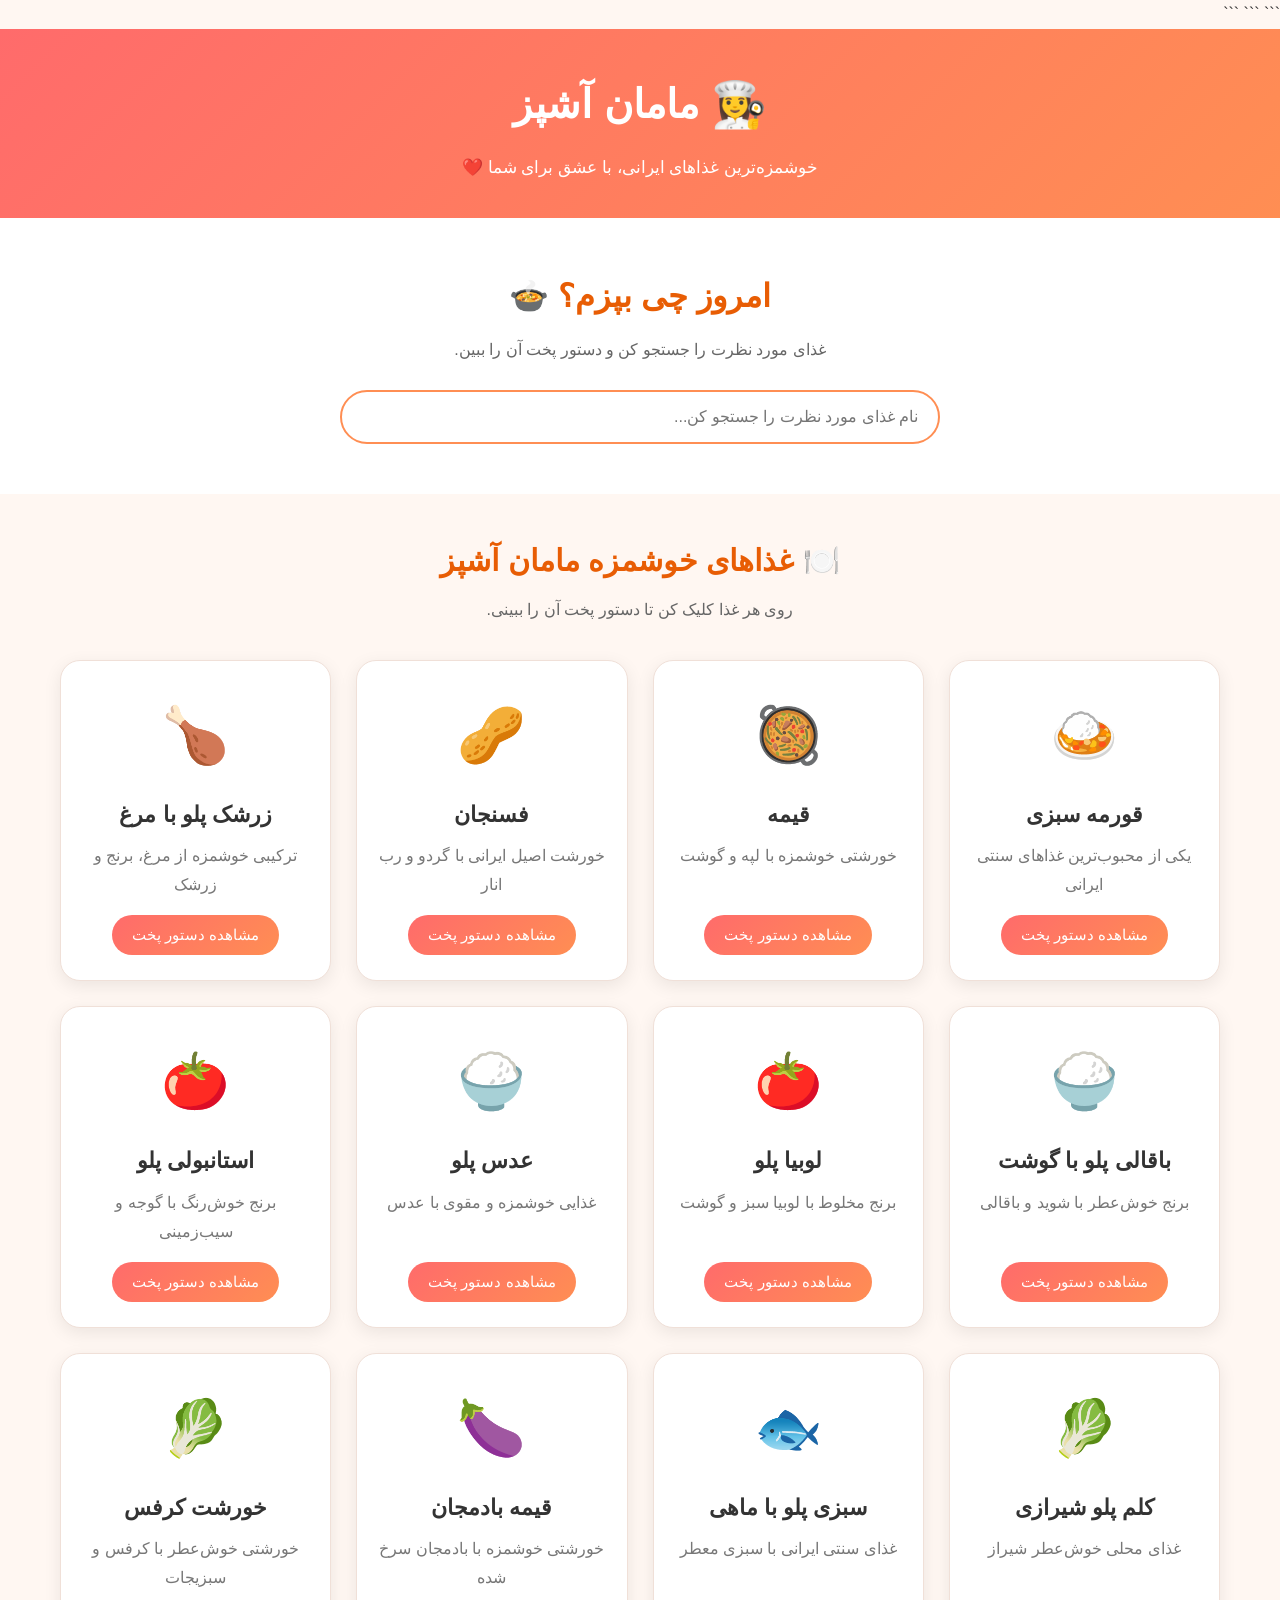
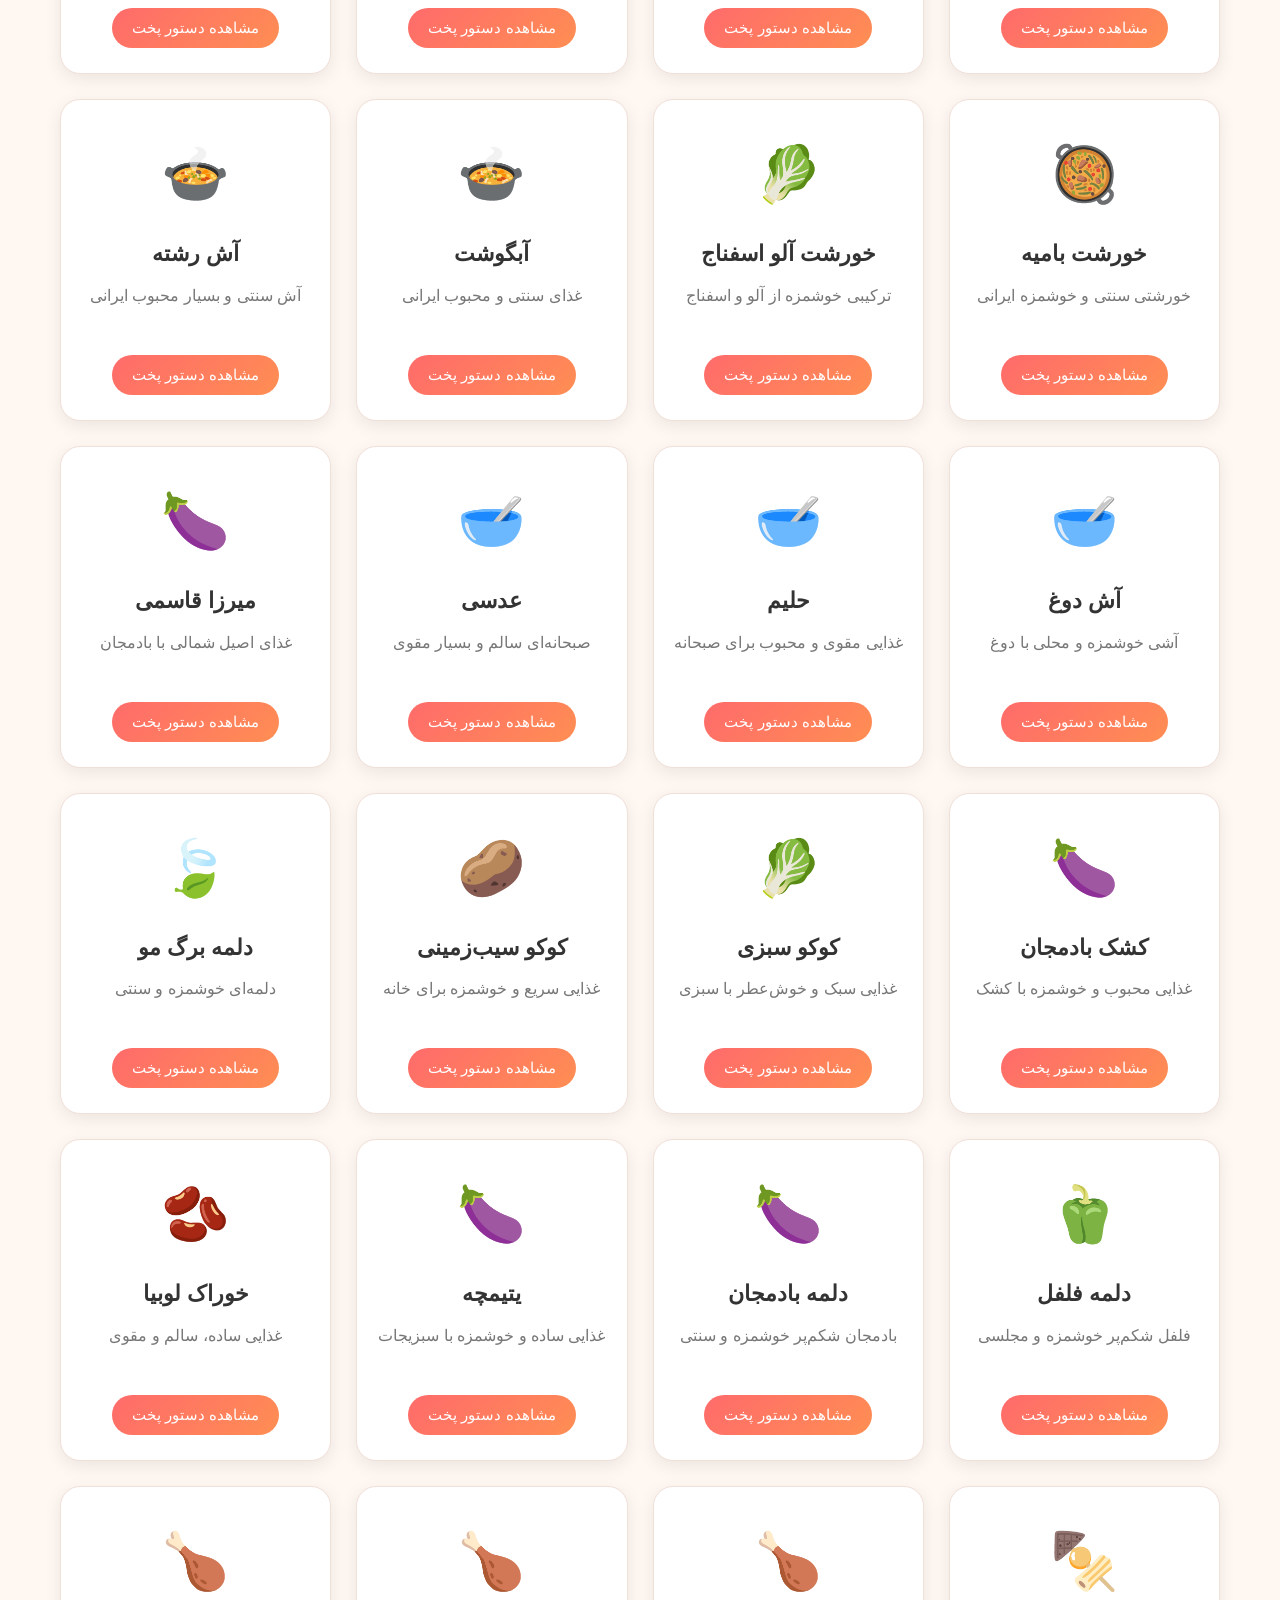
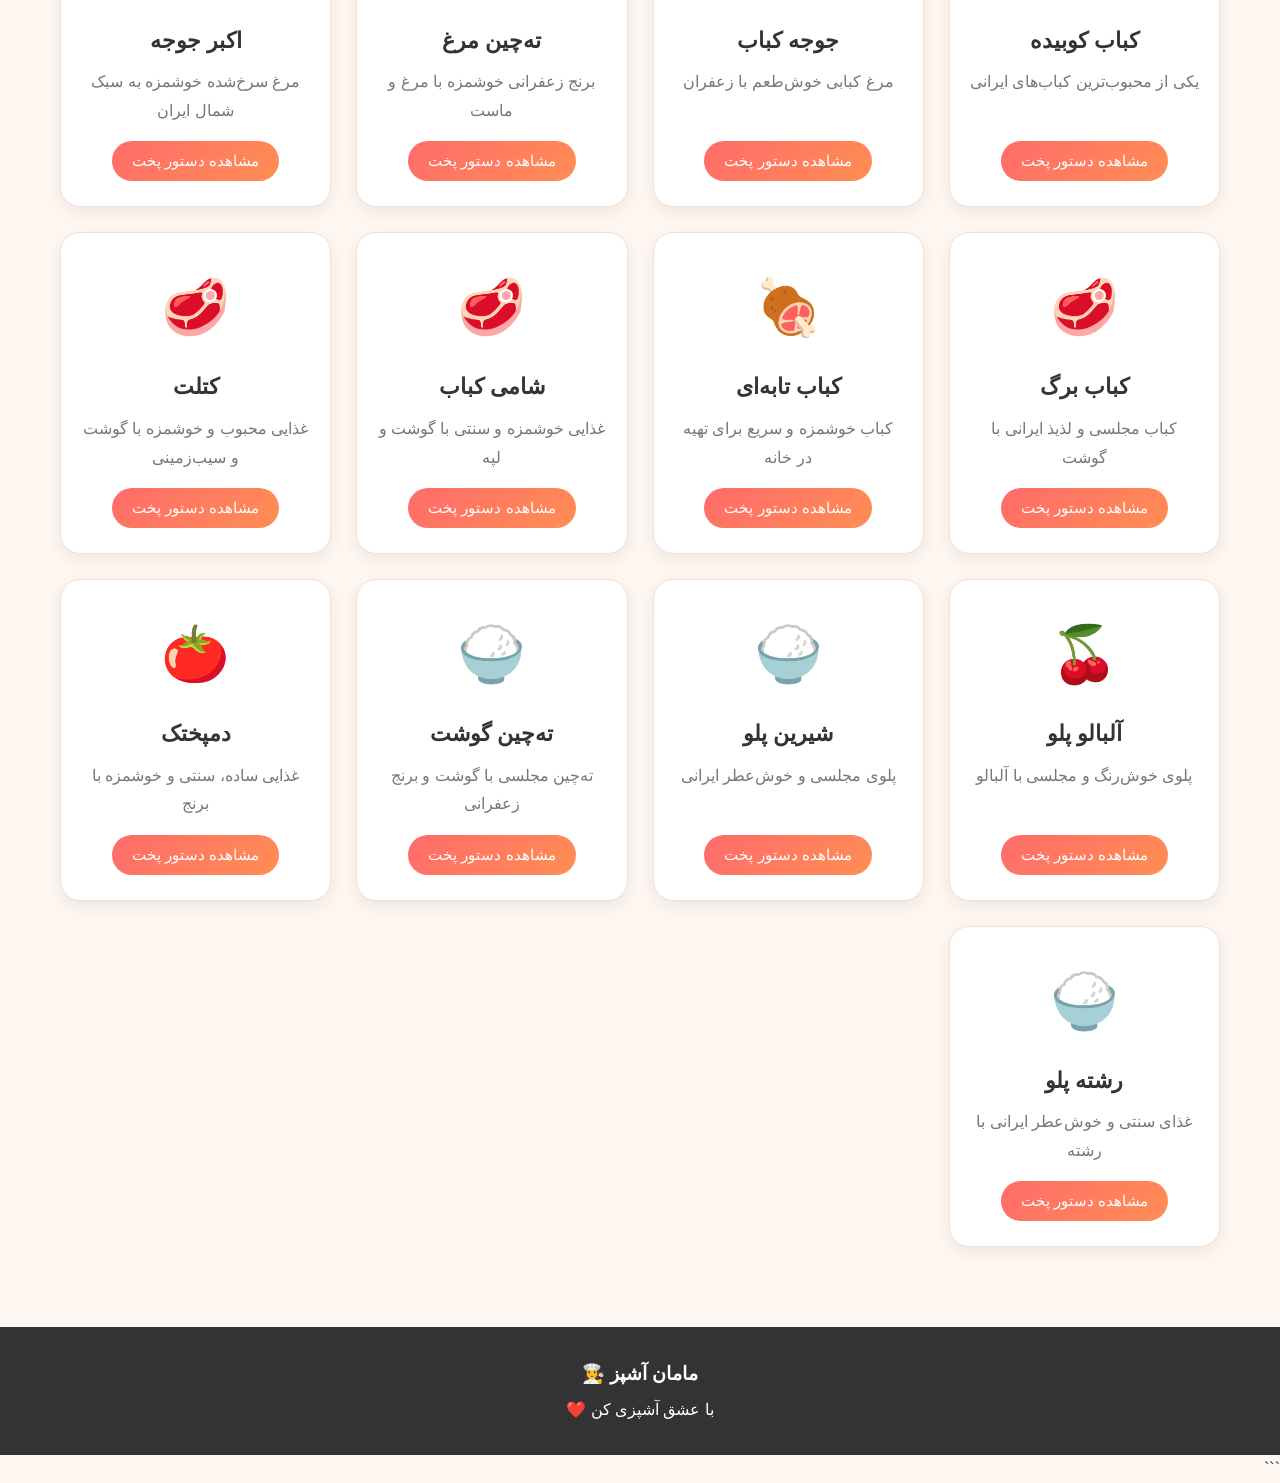
==== commit 4e29fcf5: "Update index.html" ====
--- a/index.html
+++ b/index.html
@@ -12,29 +12,11 @@
     content="width=device-width, initial-scale=1.0"
 >
 
-<meta
-    name="description"
-    content="طعم خونه - دستور غذاهای خوشمزه، خانگی و ساده"
->
-
-<meta
-    name="theme-color"
-    content="#ff6b35"
->
-
-<title>طعم خونه | دستور غذاهای خوشمزه</title>
-
-<!-- فاوآیکون -->
-<link
-    rel="icon"
-    type="image/png"
-    href="favicon.png"
->
-
-<!-- فایل CSS -->
+<title>مامان آشپز</title>
+
 <link
     rel="stylesheet"
-    href="./style.css"
+    href="style.css"
 >
 ```
 
@@ -43,2562 +25,1152 @@
 <body>
 
 ```
-<!-- =========================
-     HEADER
-========================== -->
+<!-- ========================= -->
+<!-- قسمت ۱: هدر سایت -->
+<!-- ========================= -->
 
 <header class="header">
 
-    <div class="container header-container">
-
-        <a href="#home" class="logo">
-            <span class="logo-icon">🍳</span>
-            <span>طعم خونه</span>
-        </a>
-
-
-        <nav class="nav">
-
-            <a href="#home">🏠 خانه</a>
-            <a href="#recipes">🍽️ غذاها</a>
-            <a href="#categories">📂 دسته‌بندی</a>
-            <a href="#popular">🔥 محبوب‌ها</a>
-            <a href="#tips">👨‍🍳 نکات آشپزی</a>
-            <a href="#about">❤️ درباره ما</a>
-
-        </nav>
-
-
-        <div class="header-buttons">
+    <div class="logo">
+
+        <span class="logo-icon">
+            👩‍🍳
+        </span>
+
+        <h1>
+            مامان آشپز
+        </h1>
+
+    </div>
+
+
+    <p class="subtitle">
+
+        خوشمزه‌ترین غذاهای ایرانی،
+        با عشق برای شما ❤️
+
+    </p>
+
+</header>
+
+
+
+<!-- ========================= -->
+<!-- قسمت ۲: بخش جستجو -->
+<!-- ========================= -->
+
+<section class="hero">
+
+    <div class="hero-content">
+
+        <h2>
+            امروز چی بپزم؟ 🍲
+        </h2>
+
+
+        <p>
+            غذای مورد نظرت را جستجو کن
+            و دستور پخت آن را ببین.
+        </p>
+
+
+        <div class="search-box">
+
+            <input
+                type="text"
+                id="searchInput"
+                placeholder="نام غذای مورد نظرت را جستجو کن..."
+            >
+
+        </div>
+
+    </div>
+
+</section>
+
+
+
+<!-- ========================= -->
+<!-- شروع بخش اصلی سایت -->
+<!-- ========================= -->
+
+<main class="container">
+
+
+    <section class="intro">
+
+        <h2>
+            🍽️ غذاهای خوشمزه مامان آشپز
+        </h2>
+
+
+        <p>
+            روی هر غذا کلیک کن تا
+            دستور پخت آن را ببینی.
+        </p>
+
+    </section>
+
+
+
+    <!-- ========================= -->
+    <!-- کارت‌های غذا -->
+    <!-- ========================= -->
+
+    <section class="recipes-section">
+
+        <div class="recipes-grid">
+
+
+            <!-- ۱ -->
+
+            <div class="recipe-card" data-recipe="ghormehSabzi">
+
+                <div class="recipe-emoji">
+                    🍛
+                </div>
+
+                <h3>
+                    قورمه سبزی
+                </h3>
+
+                <p>
+                    یکی از محبوب‌ترین غذاهای سنتی ایرانی
+                </p>
+
+                <button type="button" class="recipe-button">
+                    مشاهده دستور پخت
+                </button>
+
+            </div>
+
+
+
+            <!-- ۲ -->
+
+            <div class="recipe-card" data-recipe="gheimeh">
+
+                <div class="recipe-emoji">
+                    🥘
+                </div>
+
+                <h3>
+                    قیمه
+                </h3>
+
+                <p>
+                    خورشتی خوشمزه با لپه و گوشت
+                </p>
+
+                <button type="button" class="recipe-button">
+                    مشاهده دستور پخت
+                </button>
+
+            </div>
+
+
+
+            <!-- ۳ -->
+
+            <div class="recipe-card" data-recipe="fesenjan">
+
+                <div class="recipe-emoji">
+                    🥜
+                </div>
+
+                <h3>
+                    فسنجان
+                </h3>
+
+                <p>
+                    خورشت اصیل ایرانی با گردو و رب انار
+                </p>
+
+                <button type="button" class="recipe-button">
+                    مشاهده دستور پخت
+                </button>
+
+            </div>
+
+
+
+            <!-- ۴ -->
+
+            <div class="recipe-card" data-recipe="zereshkPolo">
+
+                <div class="recipe-emoji">
+                    🍗
+                </div>
+
+                <h3>
+                    زرشک پلو با مرغ
+                </h3>
+
+                <p>
+                    ترکیبی خوشمزه از مرغ، برنج و زرشک
+                </p>
+
+                <button type="button" class="recipe-button">
+                    مشاهده دستور پخت
+                </button>
+
+            </div>
+
+
+
+            <!-- ۵ -->
+
+            <div class="recipe-card" data-recipe="baghaliPolo">
+
+                <div class="recipe-emoji">
+                    🍚
+                </div>
+
+                <h3>
+                    باقالی پلو با گوشت
+                </h3>
+
+                <p>
+                    برنج خوش‌عطر با شوید و باقالی
+                </p>
+
+                <button type="button" class="recipe-button">
+                    مشاهده دستور پخت
+                </button>
+
+            </div>
+
+
+
+            <!-- ۶ -->
+
+            <div class="recipe-card" data-recipe="loobiaPolo">
+
+                <div class="recipe-emoji">
+                    🍅
+                </div>
+
+                <h3>
+                    لوبیا پلو
+                </h3>
+
+                <p>
+                    برنج مخلوط با لوبیا سبز و گوشت
+                </p>
+
+                <button type="button" class="recipe-button">
+                    مشاهده دستور پخت
+                </button>
+
+            </div>
+
+
+
+            <!-- ۷ -->
+
+            <div class="recipe-card" data-recipe="adasPolo">
+
+                <div class="recipe-emoji">
+                    🍚
+                </div>
+
+                <h3>
+                    عدس پلو
+                </h3>
+
+                <p>
+                    غذایی خوشمزه و مقوی با عدس
+                </p>
+
+                <button type="button" class="recipe-button">
+                    مشاهده دستور پخت
+                </button>
+
+            </div>
+
+
+
+            <!-- ۸ -->
+
+            <div class="recipe-card" data-recipe="estamboliPolo">
+
+                <div class="recipe-emoji">
+                    🍅
+                </div>
+
+                <h3>
+                    استانبولی پلو
+                </h3>
+
+                <p>
+                    برنج خوش‌رنگ با گوجه و سیب‌زمینی
+                </p>
+
+                <button type="button" class="recipe-button">
+                    مشاهده دستور پخت
+                </button>
+
+            </div>
+
+
+
+            <!-- ۹ -->
+
+            <div class="recipe-card" data-recipe="kalamPolo">
+
+                <div class="recipe-emoji">
+                    🥬
+                </div>
+
+                <h3>
+                    کلم پلو شیرازی
+                </h3>
+
+                <p>
+                    غذای محلی خوش‌عطر شیراز
+                </p>
+
+                <button type="button" class="recipe-button">
+                    مشاهده دستور پخت
+                </button>
+
+            </div>
+
+
+
+            <!-- ۱۰ -->
+
+            <div class="recipe-card" data-recipe="sabziPoloMahi">
+
+                <div class="recipe-emoji">
+                    🐟
+                </div>
+
+                <h3>
+                    سبزی پلو با ماهی
+                </h3>
+
+                <p>
+                    غذای سنتی ایرانی با سبزی معطر
+                </p>
+
+                <button type="button" class="recipe-button">
+                    مشاهده دستور پخت
+                </button>
+
+            </div>
+
+
+
+            <!-- ۱۱ -->
+
+            <div class="recipe-card" data-recipe="gheimehBademjan">
+
+                <div class="recipe-emoji">
+                    🍆
+                </div>
+
+                <h3>
+                    قیمه بادمجان
+                </h3>
+
+                <p>
+                    خورشتی خوشمزه با بادمجان سرخ شده
+                </p>
+
+                <button type="button" class="recipe-button">
+                    مشاهده دستور پخت
+                </button>
+
+            </div>
+
+
+
+            <!-- ۱۲ -->
+
+            <div class="recipe-card" data-recipe="khoreshtKarafs">
+
+                <div class="recipe-emoji">
+                    🥬
+                </div>
+
+                <h3>
+                    خورشت کرفس
+                </h3>
+
+                <p>
+                    خورشتی خوش‌عطر با کرفس و سبزیجات
+                </p>
+
+                <button type="button" class="recipe-button">
+                    مشاهده دستور پخت
+                </button>
+
+            </div>
+
+
+
+            <!-- ۱۳ -->
+
+            <div class="recipe-card" data-recipe="khoreshtBamieh">
+
+                <div class="recipe-emoji">
+                    🥘
+                </div>
+
+                <h3>
+                    خورشت بامیه
+                </h3>
+
+                <p>
+                    خورشتی سنتی و خوشمزه ایرانی
+                </p>
+
+                <button type="button" class="recipe-button">
+                    مشاهده دستور پخت
+                </button>
+
+            </div>
+
+
+
+            <!-- ۱۴ -->
+
+            <div class="recipe-card" data-recipe="alooEsfenaj">
+
+                <div class="recipe-emoji">
+                    🥬
+                </div>
+
+                <h3>
+                    خورشت آلو اسفناج
+                </h3>
+
+                <p>
+                    ترکیبی خوشمزه از آلو و اسفناج
+                </p>
+
+                <button type="button" class="recipe-button">
+                    مشاهده دستور پخت
+                </button>
+
+            </div>
+
+
+
+            <!-- ۱۵ -->
+
+            <div class="recipe-card" data-recipe="abgoosht">
+
+                <div class="recipe-emoji">
+                    🍲
+                </div>
+
+                <h3>
+                    آبگوشت
+                </h3>
+
+                <p>
+                    غذای سنتی و محبوب ایرانی
+                </p>
+
+                <button type="button" class="recipe-button">
+                    مشاهده دستور پخت
+                </button>
+
+            </div>
+
+
+
+            <!-- ۱۶ -->
+
+            <div class="recipe-card" data-recipe="ashReshteh">
+
+                <div class="recipe-emoji">
+                    🍲
+                </div>
+
+                <h3>
+                    آش رشته
+                </h3>
+
+                <p>
+                    آش سنتی و بسیار محبوب ایرانی
+                </p>
+
+                <button type="button" class="recipe-button">
+                    مشاهده دستور پخت
+                </button>
+
+            </div>
+
+
+
+            <!-- ۱۷ -->
+
+            <div class="recipe-card" data-recipe="ashDoogh">
+
+                <div class="recipe-emoji">
+                    🥣
+                </div>
+
+                <h3>
+                    آش دوغ
+                </h3>
+
+                <p>
+                    آشی خوشمزه و محلی با دوغ
+                </p>
+
+                <button type="button" class="recipe-button">
+                    مشاهده دستور پخت
+                </button>
+
+            </div>
+
+
+
+            <!-- ۱۸ -->
+
+            <div class="recipe-card" data-recipe="halim">
+
+                <div class="recipe-emoji">
+                    🥣
+                </div>
+
+                <h3>
+                    حلیم
+                </h3>
+
+                <p>
+                    غذایی مقوی و محبوب برای صبحانه
+                </p>
+
+                <button type="button" class="recipe-button">
+                    مشاهده دستور پخت
+                </button>
+
+            </div>
+
+
+
+            <!-- ۱۹ -->
+
+            <div class="recipe-card" data-recipe="adasi">
+
+                <div class="recipe-emoji">
+                    🥣
+                </div>
+
+                <h3>
+                    عدسی
+                </h3>
+
+                <p>
+                    صبحانه‌ای سالم و بسیار مقوی
+                </p>
+
+                <button type="button" class="recipe-button">
+                    مشاهده دستور پخت
+                </button>
+
+            </div>
+
+
+
+            <!-- ۲۰ -->
+
+            <div class="recipe-card" data-recipe="mirzaGhasemi">
+
+                <div class="recipe-emoji">
+                    🍆
+                </div>
+
+                <h3>
+                    میرزا قاسمی
+                </h3>
+
+                <p>
+                    غذای اصیل شمالی با بادمجان
+                </p>
+
+                <button type="button" class="recipe-button">
+                    مشاهده دستور پخت
+                </button>
+
+            </div>
+
+
+
+            <!-- ۲۱ -->
+
+            <div class="recipe-card" data-recipe="kashkBademjan">
+
+                <div class="recipe-emoji">
+                    🍆
+                </div>
+
+                <h3>
+                    کشک بادمجان
+                </h3>
+
+                <p>
+                    غذایی محبوب و خوشمزه با کشک
+                </p>
+
+                <button type="button" class="recipe-button">
+                    مشاهده دستور پخت
+                </button>
+
+            </div>
+
+
+
+            <!-- ۲۲ -->
+
+            <div class="recipe-card" data-recipe="kookooSabzi">
+
+                <div class="recipe-emoji">
+                    🥬
+                </div>
+
+                <h3>
+                    کوکو سبزی
+                </h3>
+
+                <p>
+                    غذایی سبک و خوش‌عطر با سبزی
+                </p>
+
+                <button type="button" class="recipe-button">
+                    مشاهده دستور پخت
+                </button>
+
+            </div>
+
+
+
+            <!-- ۲۳ -->
+
+            <div class="recipe-card" data-recipe="kookooSibzamini">
+
+                <div class="recipe-emoji">
+                    🥔
+                </div>
+
+                <h3>
+                    کوکو سیب‌زمینی
+                </h3>
+
+                <p>
+                    غذایی سریع و خوشمزه برای خانه
+                </p>
+
+                <button type="button" class="recipe-button">
+                    مشاهده دستور پخت
+                </button>
+
+            </div>
+
+
+
+            <!-- ۲۴ -->
+
+            <div class="recipe-card" data-recipe="dolmehBargMo">
+
+                <div class="recipe-emoji">
+                    🍃
+                </div>
+
+                <h3>
+                    دلمه برگ مو
+                </h3>
+
+                <p>
+                    دلمه‌ای خوشمزه و سنتی
+                </p>
+
+                <button type="button" class="recipe-button">
+                    مشاهده دستور پخت
+                </button>
+
+            </div>
+
+
+
+            <!-- ۲۵ -->
+
+            <div class="recipe-card" data-recipe="dolmehFelfel">
+
+                <div class="recipe-emoji">
+                    🫑
+                </div>
+
+                <h3>
+                    دلمه فلفل
+                </h3>
+
+                <p>
+                    فلفل شکم‌پر خوشمزه و مجلسی
+                </p>
+
+                <button type="button" class="recipe-button">
+                    مشاهده دستور پخت
+                </button>
+
+            </div>
+
+
+
+            <!-- ۲۶ -->
+
+            <div class="recipe-card" data-recipe="dolmehBademjan">
+
+                <div class="recipe-emoji">
+                    🍆
+                </div>
+
+                <h3>
+                    دلمه بادمجان
+                </h3>
+
+                <p>
+                    بادمجان شکم‌پر خوشمزه و سنتی
+                </p>
+
+                <button type="button" class="recipe-button">
+                    مشاهده دستور پخت
+                </button>
+
+            </div>
+
+
+
+            <!-- ۲۷ -->
+
+            <div class="recipe-card" data-recipe="yatimcheh">
+
+                <div class="recipe-emoji">
+                    🍆
+                </div>
+
+                <h3>
+                    یتیمچه
+                </h3>
+
+                <p>
+                    غذایی ساده و خوشمزه با سبزیجات
+                </p>
+
+                <button type="button" class="recipe-button">
+                    مشاهده دستور پخت
+                </button>
+
+            </div>
+
+
+
+            <!-- ۲۸ -->
+
+            <div class="recipe-card" data-recipe="khorakLoobia">
+
+                <div class="recipe-emoji">
+                    🫘
+                </div>
+
+                <h3>
+                    خوراک لوبیا
+                </h3>
+
+                <p>
+                    غذایی ساده، سالم و مقوی
+                </p>
+
+                <button type="button" class="recipe-button">
+                    مشاهده دستور پخت
+                </button>
+
+            </div>
+
+
+
+            <!-- ۲۹ -->
+
+            <div class="recipe-card" data-recipe="kababKoobideh">
+
+                <div class="recipe-emoji">
+                    🍢
+                </div>
+
+                <h3>
+                    کباب کوبیده
+                </h3>
+
+                <p>
+                    یکی از محبوب‌ترین کباب‌های ایرانی
+                </p>
+
+                <button type="button" class="recipe-button">
+                    مشاهده دستور پخت
+                </button>
+
+            </div>
+
+
+
+            <!-- ۳۰ -->
+
+            <div class="recipe-card" data-recipe="jojehKabab">
+
+                <div class="recipe-emoji">
+                    🍗
+                </div>
+
+                <h3>
+                    جوجه کباب
+                </h3>
+
+                <p>
+                    مرغ کبابی خوش‌طعم با زعفران
+                </p>
+
+                <button type="button" class="recipe-button">
+                    مشاهده دستور پخت
+                </button>
+
+            </div>
+
+
+
+            <!-- ۳۱ -->
+
+            <div class="recipe-card" data-recipe="tahchinMorgh">
+
+                <div class="recipe-emoji">
+                    🍗
+                </div>
+
+                <h3>
+                    ته‌چین مرغ
+                </h3>
+
+                <p>
+                    برنج زعفرانی خوشمزه با مرغ و ماست
+                </p>
+
+                <button type="button" class="recipe-button">
+                    مشاهده دستور پخت
+                </button>
+
+            </div>
+
+
+
+            <!-- ۳۲ -->
+
+            <div class="recipe-card" data-recipe="akbarJojeh">
+
+                <div class="recipe-emoji">
+                    🍗
+                </div>
+
+                <h3>
+                    اکبر جوجه
+                </h3>
+
+                <p>
+                    مرغ سرخ‌شده خوشمزه به سبک شمال ایران
+                </p>
+
+                <button type="button" class="recipe-button">
+                    مشاهده دستور پخت
+                </button>
+
+            </div>
+
+
+
+            <!-- ۳۳ -->
+
+            <div class="recipe-card" data-recipe="kababBarg">
+
+                <div class="recipe-emoji">
+                    🥩
+                </div>
+
+                <h3>
+                    کباب برگ
+                </h3>
+
+                <p>
+                    کباب مجلسی و لذیذ ایرانی با گوشت
+                </p>
+
+                <button type="button" class="recipe-button">
+                    مشاهده دستور پخت
+                </button>
+
+            </div>
+
+
+
+            <!-- ۳۴ -->
+
+            <div class="recipe-card" data-recipe="kababTabeyi">
+
+                <div class="recipe-emoji">
+                    🍖
+                </div>
+
+                <h3>
+                    کباب تابه‌ای
+                </h3>
+
+                <p>
+                    کباب خوشمزه و سریع برای تهیه در خانه
+                </p>
+
+                <button type="button" class="recipe-button">
+                    مشاهده دستور پخت
+                </button>
+
+            </div>
+
+
+
+            <!-- ۳۵ -->
+
+            <div class="recipe-card" data-recipe="shamiKabab">
+
+                <div class="recipe-emoji">
+                    🥩
+                </div>
+
+                <h3>
+                    شامی کباب
+                </h3>
+
+                <p>
+                    غذایی خوشمزه و سنتی با گوشت و لپه
+                </p>
+
+                <button type="button" class="recipe-button">
+                    مشاهده دستور پخت
+                </button>
+
+            </div>
+
+
+
+            <!-- ۳۶ -->
+
+            <div class="recipe-card" data-recipe="kotlet">
+
+                <div class="recipe-emoji">
+                    🥩
+                </div>
+
+                <h3>
+                    کتلت
+                </h3>
+
+                <p>
+                    غذایی محبوب و خوشمزه با گوشت و سیب‌زمینی
+                </p>
+
+                <button type="button" class="recipe-button">
+                    مشاهده دستور پخت
+                </button>
+
+            </div>
+
+
+
+            <!-- ۳۷ -->
+
+            <div class="recipe-card" data-recipe="albalooPolo">
+
+                <div class="recipe-emoji">
+                    🍒
+                </div>
+
+                <h3>
+                    آلبالو پلو
+                </h3>
+
+                <p>
+                    پلوی خوش‌رنگ و مجلسی با آلبالو
+                </p>
+
+                <button type="button" class="recipe-button">
+                    مشاهده دستور پخت
+                </button>
+
+            </div>
+
+
+
+            <!-- ۳۸ -->
+
+            <div class="recipe-card" data-recipe="shirinPolo">
+
+                <div class="recipe-emoji">
+                    🍚
+                </div>
+
+                <h3>
+                    شیرین پلو
+                </h3>
+
+                <p>
+                    پلوی مجلسی و خوش‌عطر ایرانی
+                </p>
+
+                <button type="button" class="recipe-button">
+                    مشاهده دستور پخت
+                </button>
+
+            </div>
+
+
+
+            <!-- ۳۹ -->
+
+            <div class="recipe-card" data-recipe="tachinGosht">
+
+                <div class="recipe-emoji">
+                    🍚
+                </div>
+
+                <h3>
+                    ته‌چین گوشت
+                </h3>
+
+                <p>
+                    ته‌چین مجلسی با گوشت و برنج زعفرانی
+                </p>
+
+                <button type="button" class="recipe-button">
+                    مشاهده دستور پخت
+                </button>
+
+            </div>
+
+
+
+            <!-- ۴۰ -->
+
+           <div class="recipe-card" data-recipe="dampokhtak">
+
+                <div class="recipe-emoji">
+                    🍅
+                </div>
+
+                <h3>
+                    دمپختک
+                </h3>
+
+                <p>
+                    غذایی ساده، سنتی و خوشمزه با برنج
+                </p>
+
+                <button type="button" class="recipe-button">
+                    مشاهده دستور پخت
+                </button>
+
+            </div>
+
+
+
+            <!-- ۴۱ -->
+
+            <div class="recipe-card" data-recipe="reshtehPolo">
+
+                <div class="recipe-emoji">
+                    🍚
+                </div>
+
+                <h3>
+                    رشته پلو
+                </h3>
+
+                <p>
+                    غذای سنتی و خوش‌عطر ایرانی با رشته
+                </p>
+
+                <button type="button" class="recipe-button">
+                    مشاهده دستور پخت
+                </button>
+
+            </div>
+
+
+        </div>
+
+    </section>
+
+
+
+    <!-- ========================= -->
+    <!-- پنجره دستور پخت -->
+    <!-- ========================= -->
+
+    <div
+        class="modal"
+        id="recipeModal"
+    >
+
+        <div class="modal-content">
+
 
             <button
-                id="darkModeButton"
-                class="header-button"
                 type="button"
-                title="حالت تاریک"
+                class="close-button"
+                id="closeModal"
             >
-                🌙
+                ×
             </button>
 
 
-            <button
-                id="favoritesButton"
-                class="header-button favorite-header"
-                type="button"
-                title="علاقه‌مندی‌ها"
+            <div
+                id="modalRecipeContent"
             >
 
-                ❤️
-
-                <span id="favoriteCount">
-                    0
-                </span>
-
-            </button>
-
-
-            <button
-                id="mobileMenuButton"
-                class="mobile-button"
-                type="button"
-            >
-                ☰
-            </button>
+            </div>
+
 
         </div>
 
     </div>
 
 
-    <!-- MOBILE MENU -->
-
-    <div
-        id="mobileMenu"
-        class="mobile-menu"
-    >
-
-        <a href="#home">🏠 خانه</a>
-        <a href="#recipes">🍽️ دستور غذاها</a>
-        <a href="#categories">📂 دسته‌بندی‌ها</a>
-        <a href="#popular">🔥 محبوب‌ترین‌ها</a>
-        <a href="#tips">👨‍🍳 نکات آشپزی</a>
-        <a href="#about">❤️ درباره سایت</a>
-
-    </div>
-
-</header>
-
-
-
-<!-- =========================
-     MAIN
-========================== -->
-
-<main id="home">
-
-
-
-    <!-- =========================
-         HERO
-    ========================== -->
-
-    <section class="hero">
-
-        <div class="container hero-container">
-
-
-            <div class="hero-content">
-
-                <div class="hero-badge">
-                    👩‍🍳 آشپزی با عشق و طعم واقعی
-                </div>
-
-
-                <h1>
-
-                    هر روز یک
-
-                    <span>
-                        طعم جدید
-                    </span>
-
-                    🍳
-
-                </h1>
-
-
-                <p>
-
-                    از غذاهای اصیل ایرانی گرفته تا پیتزا،
-                    پاستا، دسر و غذاهای بین‌المللی؛
-                    همه چیز برای یک آشپزی خوشمزه اینجاست!
-
-                </p>
-
-
-                <div class="hero-actions">
-
-                    <a
-                        href="#recipes"
-                        class="primary-button"
-                    >
-                        🍛 شروع آشپزی
-                    </a>
-
-
-                    <button
-                        id="randomFoodButton"
-                        class="secondary-button"
-                        type="button"
-                    >
-                        🎲 سورپرایزم کن
-                    </button>
-
-                </div>
-
-
-                <div class="hero-stats">
-
-                    <div>
-
-                        <strong>
-                            +۲۰
-                        </strong>
-
-                        <span>
-                            دستور غذا
-                        </span>
-
-                    </div>
-
-
-                    <div>
-
-                        <strong>
-                            +۵
-                        </strong>
-
-                        <span>
-                            دسته‌بندی
-                        </span>
-
-                    </div>
-
-
-                    <div>
-
-                        <strong>
-                            ∞
-                        </strong>
-
-                        <span>
-                            عشق به غذا
-                        </span>
-
-                    </div>
-
-                </div>
-
-            </div>
-
-
-
-            <div class="hero-visual">
-
-                <div class="main-food">
-                    🍲
-                </div>
-
-                <div class="floating floating-one">
-                    🍕
-                </div>
-
-                <div class="floating floating-two">
-                    🍔
-                </div>
-
-                <div class="floating floating-three">
-                    🍰
-                </div>
-
-                <div class="floating floating-four">
-                    🥗
-                </div>
-
-                <div class="floating">
-                    🍝
-                </div>
-
-            </div>
-
-
-        </div>
-
-    </section>
-
-
-
-    <!-- =========================
-         QUICK INFO
-    ========================== -->
-
-    <section class="info-section">
-
-        <div class="container">
-
-            <div class="info-grid">
-
-
-                <div class="info-card">
-
-                    <div>🍳</div>
-
-                    <h3>
-                        دستورهای کامل
-                    </h3>
-
-                    <p>
-                        توضیح مرحله به مرحله همراه با زمان و حرارت مناسب.
-                    </p>
-
-                </div>
-
-
-
-                <div class="info-card">
-
-                    <div>⏱️</div>
-
-                    <h3>
-                        زمان‌بندی دقیق
-                    </h3>
-
-                    <p>
-                        زمان تقریبی آماده‌سازی و پخت هر غذا را ببین.
-                    </p>
-
-                </div>
-
-
-
-                <div class="info-card">
-
-                    <div>🔥</div>
-
-                    <h3>
-                        حرارت مناسب
-                    </h3>
-
-                    <p>
-                        در هر مرحله بدان شعله باید کم، متوسط یا زیاد باشد.
-                    </p>
-
-                </div>
-
-
-
-                <div class="info-card">
-
-                    <div>❤️</div>
-
-                    <h3>
-                        ذخیره علاقه‌مندی‌ها
-                    </h3>
-
-                    <p>
-                        غذاهای مورد علاقه‌ات را ذخیره کن.
-                    </p>
-
-                </div>
-
-
-            </div>
-
-        </div>
-
-    </section>
-
-
-
-    <!-- =========================
-         SEARCH
-    ========================== -->
-
-    <section class="search-section">
-
-        <div class="container">
-
-
-            <div class="section-title">
-
-                <span>
-                    🔎 جستجوی غذا
-                </span>
-
-                <h2>
-                    امروز هوس چی کردی؟
-                </h2>
-
-                <p>
-                    اسم غذای مورد علاقه‌ات را وارد کن.
-                </p>
-
-            </div>
-
-
-
-            <div class="search-box">
-
-                <input
-                    type="text"
-                    id="searchInput"
-                    placeholder="مثلاً قیمه، قورمه سبزی، پیتزا یا کیک..."
-                >
-
-                <button
-                    id="searchButton"
-                    type="button"
-                >
-                    🔍 جستجو
-                </button>
-
-            </div>
-
-
-
-            <div class="quick-searches">
-
-                <button
-                    class="quick-search"
-                    data-search="ایرانی"
-                    type="button"
-                >
-                    🇮🇷 ایرانی
-                </button>
-
-
-                <button
-                    class="quick-search"
-                    data-search="پیتزا"
-                    type="button"
-                >
-                    🍕 پیتزا
-                </button>
-
-
-                <button
-                    class="quick-search"
-                    data-search="پاستا"
-                    type="button"
-                >
-                    🍝 پاستا
-                </button>
-
-
-                <button
-                    class="quick-search"
-                    data-search="کباب"
-                    type="button"
-                >
-                    🔥 کباب
-                </button>
-
-
-                <button
-                    class="quick-search"
-                    data-search="دسر"
-                    type="button"
-                >
-                    🍰 دسر
-                </button>
-
-
-                <button
-                    class="quick-search"
-                    data-search="مرغ"
-                    type="button"
-                >
-                    🍗 مرغ
-                </button>
-
-            </div>
-
-
-        </div>
-
-    </section>
-
-
-
-    <!-- =========================
-         CATEGORIES
-    ========================== -->
-
-    <section
-        id="categories"
-        class="categories-section"
-    >
-
-        <div class="container">
-
-
-            <div class="section-title">
-
-                <span>
-                    📂 دسته‌بندی‌ها
-                </span>
-
-                <h2>
-                    هر سلیقه‌ای، یک طعم
-                </h2>
-
-                <p>
-                    غذای مورد علاقه‌ات را از دسته‌بندی زیر انتخاب کن.
-                </p>
-
-            </div>
-
-
-
-            <div class="categories-grid">
-
-
-                <a
-                    href="#recipes"
-                    class="category-card"
-                >
-
-                    <div>🇮🇷</div>
-
-                    <h3>
-                        غذاهای ایرانی
-                    </h3>
-
-                    <p>
-                        خورشت، پلو و غذاهای اصیل
-                    </p>
-
-                </a>
-
-
-
-                <a
-                    href="#recipes"
-                    class="category-card"
-                >
-
-                    <div>🍔</div>
-
-                    <h3>
-                        فست فود
-                    </h3>
-
-                    <p>
-                        پیتزا، برگر و ساندویچ
-                    </p>
-
-                </a>
-
-
-
-                <a
-                    href="#recipes"
-                    class="category-card"
-                >
-
-                    <div>🍝</div>
-
-                    <h3>
-                        بین‌المللی
-                    </h3>
-
-                    <p>
-                        غذاهای خوشمزه جهان
-                    </p>
-
-                </a>
-
-
-
-                <a
-                    href="#recipes"
-                    class="category-card"
-                >
-
-                    <div>🔥</div>
-
-                    <h3>
-                        کباب
-                    </h3>
-
-                    <p>
-                        کباب‌های ایرانی و خانگی
-                    </p>
-
-                </a>
-
-
-
-                <a
-                    href="#recipes"
-                    class="category-card"
-                >
-
-                    <div>🍰</div>
-
-                    <h3>
-                        دسر
-                    </h3>
-
-                    <p>
-                        شیرینی و دسرهای خوشمزه
-                    </p>
-
-                </a>
-
-
-
-                <a
-                    href="#recipes"
-                    class="category-card"
-                >
-
-                    <div>🥗</div>
-
-                    <h3>
-                        غذای سبک
-                    </h3>
-
-                    <p>
-                        انتخاب‌های ساده و سریع
-                    </p>
-
-                </a>
-
-
-            </div>
-
-        </div>
-
-    </section>
-
-
-
-    <!-- =========================
-         POPULAR
-    ========================== -->
-
-    <section
-        id="popular"
-        class="popular-section"
-    >
-
-        <div class="container">
-
-
-            <div class="section-title">
-
-                <span>
-                    🔥 محبوب‌ترین‌ها
-                </span>
-
-                <h2>
-                    انتخاب آشپزهای طعم خونه
-                </h2>
-
-                <p>
-                    این غذاها همیشه طرفدار دارند!
-                </p>
-
-            </div>
-
-
-
-            <div class="popular-grid">
-
-
-                <div class="popular-card">
-
-                    <div class="popular-rank">
-                        #۱
-                    </div>
-
-                    <div class="popular-emoji">
-                        🍛
-                    </div>
-
-                    <h3>
-                        قورمه سبزی
-                    </h3>
-
-                    <p>
-                        یکی از محبوب‌ترین غذاهای ایرانی.
-                    </p>
-
-                    <button
-                        class="view-recipe"
-                        data-recipe="ghormeh"
-                        type="button"
-                    >
-                        مشاهده دستور
-                    </button>
-
-                </div>
-
-
-
-                <div class="popular-card">
-
-                    <div class="popular-rank">
-                        #۲
-                    </div>
-
-                    <div class="popular-emoji">
-                        🍲
-                    </div>
-
-                    <h3>
-                        قیمه
-                    </h3>
-
-                    <p>
-                        خورشت خوشمزه ایرانی با لپه و سیب‌زمینی.
-                    </p>
-
-                    <button
-                        class="view-recipe"
-                        data-recipe="gheimeh"
-                        type="button"
-                    >
-                        مشاهده دستور
-                    </button>
-
-                </div>
-
-
-
-                <div class="popular-card">
-
-                    <div class="popular-rank">
-                        #۳
-                    </div>
-
-                    <div class="popular-emoji">
-                        🥩
-                    </div>
-
-                    <h3>
-                        کباب کوبیده
-                    </h3>
-
-                    <p>
-                        طعم اصیل کباب ایرانی.
-                    </p>
-
-                    <button
-                        class="view-recipe"
-                        data-recipe="kabab"
-                        type="button"
-                    >
-                        مشاهده دستور
-                    </button>
-
-                </div>
-
-
-            </div>
-
-        </div>
-
-    </section>
-
-
-
-    <!-- =========================
-         RECIPES
-    ========================== -->
-
-    <section
-        id="recipes"
-        class="recipes-section"
-    >
-
-        <div class="container">
-
-
-            <div class="section-title">
-
-                <span>
-                    🍽️ دستور غذاها
-                </span>
-
-                <h2>
-                    امروز چی دوست داری بپزی؟
-                </h2>
-
-                <p>
-                    غذای مورد علاقه‌ات را انتخاب کن و دستور کامل آن را ببین.
-                </p>
-
-            </div>
-
-
-
-            <!-- FILTERS -->
-
-            <div class="filters">
-
-                <button
-                    class="filter active"
-                    data-category="all"
-                    type="button"
-                >
-                    🍽️ همه
-                </button>
-
-                <button
-                    class="filter"
-                    data-category="ایرانی"
-                    type="button"
-                >
-                    🇮🇷 ایرانی
-                </button>
-
-                <button
-                    class="filter"
-                    data-category="فست فود"
-                    type="button"
-                >
-                    🍔 فست فود
-                </button>
-
-                <button
-                    class="filter"
-                    data-category="فرنگی"
-                    type="button"
-                >
-                    🌍 بین‌المللی
-                </button>
-
-                <button
-                    class="filter"
-                    data-category="کباب"
-                    type="button"
-                >
-                    🔥 کباب
-                </button>
-
-                <button
-                    class="filter"
-                    data-category="دسر"
-                    type="button"
-                >
-                    🍰 دسر
-                </button>
-
-            </div>
-
-
-
-            <!-- RECIPES GRID -->
-
-            <div class="recipes-grid">
-
-
-
-                <!-- قورمه سبزی -->
-
-                <article
-                    class="recipe-card"
-                    data-category="ایرانی"
-                    data-name="قورمه سبزی"
-                >
-
-                    <div class="food-image green">
-                        🍛
-                    </div>
-
-                    <div class="recipe-info">
-
-                        <span class="category">
-                            ایرانی
-                        </span>
-
-                        <h3>
-                            قورمه سبزی
-                        </h3>
-
-                        <p>
-                            خورشت اصیل ایرانی با سبزی، لوبیا و لیمو عمانی.
-                        </p>
-
-                        <div class="recipe-details">
-
-                            <span>
-                                ⏱️ حدود ۳ ساعت
-                            </span>
-
-                            <span>
-                                ⭐ متوسط
-                            </span>
-
-                        </div>
-
-                        <div class="card-buttons">
-
-                            <button
-                                class="view-recipe"
-                                data-recipe="ghormeh"
-                                type="button"
-                            >
-                                مشاهده دستور پخت
-                            </button>
-
-                            <button
-                                class="favorite"
-                                data-recipe="ghormeh"
-                                type="button"
-                            >
-                                ❤️
-                            </button>
-
-                        </div>
-
-                    </div>
-
-                </article>
-
-
-
-                <!-- زرشک پلو -->
-
-                <article
-                    class="recipe-card"
-                    data-category="ایرانی"
-                    data-name="زرشک پلو با مرغ"
-                >
-
-                    <div class="food-image yellow">
-                        🍗
-                    </div>
-
-                    <div class="recipe-info">
-
-                        <span class="category">
-                            ایرانی
-                        </span>
-
-                        <h3>
-                            زرشک پلو با مرغ
-                        </h3>
-
-                        <p>
-                            ترکیب خوش‌رنگ برنج زعفرانی، مرغ و زرشک.
-                        </p>
-
-                        <div class="recipe-details">
-
-                            <span>
-                                ⏱️ ۹۰ دقیقه
-                            </span>
-
-                            <span>
-                                ⭐ متوسط
-                            </span>
-
-                        </div>
-
-                        <div class="card-buttons">
-
-                            <button
-                                class="view-recipe"
-                                data-recipe="zereshk"
-                                type="button"
-                            >
-                                مشاهده دستور پخت
-                            </button>
-
-                            <button
-                                class="favorite"
-                                data-recipe="zereshk"
-                                type="button"
-                            >
-                                ❤️
-                            </button>
-
-                        </div>
-
-                    </div>
-
-                </article>
-
-
-
-                <!-- کباب -->
-
-                <article
-                    class="recipe-card"
-                    data-category="کباب"
-                    data-name="کباب کوبیده"
-                >
-
-                    <div class="food-image red">
-                        🥩
-                    </div>
-
-                    <div class="recipe-info">
-
-                        <span class="category">
-                            کباب
-                        </span>
-
-                        <h3>
-                            کباب کوبیده
-                        </h3>
-
-                        <p>
-                            یکی از محبوب‌ترین غذاهای ایرانی با طعمی فوق‌العاده.
-                        </p>
-
-                        <div class="recipe-details">
-
-                            <span>
-                                ⏱️ ۴۵ دقیقه
-                            </span>
-
-                            <span>
-                                ⭐ متوسط
-                            </span>
-
-                        </div>
-
-                        <div class="card-buttons">
-
-                            <button
-                                class="view-recipe"
-                                data-recipe="kabab"
-                                type="button"
-                            >
-                                مشاهده دستور پخت
-                            </button>
-
-                            <button
-                                class="favorite"
-                                data-recipe="kabab"
-                                type="button"
-                            >
-                                ❤️
-                            </button>
-
-                        </div>
-
-                    </div>
-
-                </article>
-
-
-
-                <!-- پیتزا -->
-
-                <article
-                    class="recipe-card"
-                    data-category="فست فود"
-                    data-name="پیتزا خانگی"
-                >
-
-                    <div class="food-image orange">
-                        🍕
-                    </div>
-
-                    <div class="recipe-info">
-
-                        <span class="category">
-                            فست فود
-                        </span>
-
-                        <h3>
-                            پیتزا خانگی
-                        </h3>
-
-                        <p>
-                            پیتزای خوشمزه خانگی با پنیر کش‌دار.
-                        </p>
-
-                        <div class="recipe-details">
-
-                            <span>
-                                ⏱️ ۶۰ دقیقه
-                            </span>
-
-                            <span>
-                                ⭐ آسان
-                            </span>
-
-                        </div>
-
-                        <div class="card-buttons">
-
-                            <button
-                                class="view-recipe"
-                                data-recipe="pizza"
-                                type="button"
-                            >
-                                مشاهده دستور پخت
-                            </button>
-
-                            <button
-                                class="favorite"
-                                data-recipe="pizza"
-                                type="button"
-                            >
-                                ❤️
-                            </button>
-
-                        </div>
-
-                    </div>
-
-                </article>
-
-
-
-                <!-- پاستا -->
-
-                <article
-                    class="recipe-card"
-                    data-category="فرنگی"
-                    data-name="پاستا آلفردو"
-                >
-
-                    <div class="food-image cream">
-                        🍝
-                    </div>
-
-                    <div class="recipe-info">
-
-                        <span class="category">
-                            بین‌المللی
-                        </span>
-
-                        <h3>
-                            پاستا آلفردو
-                        </h3>
-
-                        <p>
-                            پاستای خامه‌ای خوشمزه با مرغ و قارچ.
-                        </p>
-
-                        <div class="recipe-details">
-
-                            <span>
-                                ⏱️ ۴۰ دقیقه
-                            </span>
-
-                            <span>
-                                ⭐ آسان
-                            </span>
-
-                        </div>
-
-                        <div class="card-buttons">
-
-                            <button
-                                class="view-recipe"
-                                data-recipe="pasta"
-                                type="button"
-                            >
-                                مشاهده دستور پخت
-                            </button>
-
-                            <button
-                                class="favorite"
-                                data-recipe="pasta"
-                                type="button"
-                            >
-                                ❤️
-                            </button>
-
-                        </div>
-
-                    </div>
-
-                </article>
-
-
-
-                <!-- برگر -->
-
-                <article
-                    class="recipe-card"
-                    data-category="فست فود"
-                    data-name="برگر خانگی"
-                >
-
-                    <div class="food-image brown">
-                        🍔
-                    </div>
-
-                    <div class="recipe-info">
-
-                        <span class="category">
-                            فست فود
-                        </span>
-
-                        <h3>
-                            برگر خانگی
-                        </h3>
-
-                        <p>
-                            یک برگر خوشمزه و آبدار برای یک وعده جذاب.
-                        </p>
-
-                        <div class="recipe-details">
-
-                            <span>
-                                ⏱️ ۳۰ دقیقه
-                            </span>
-
-                            <span>
-                                ⭐ آسان
-                            </span>
-
-                        </div>
-
-                        <div class="card-buttons">
-
-                            <button
-                                class="view-recipe"
-                                data-recipe="burger"
-                                type="button"
-                            >
-                                مشاهده دستور پخت
-                            </button>
-
-                            <button
-                                class="favorite"
-                                data-recipe="burger"
-                                type="button"
-                            >
-                                ❤️
-                            </button>
-
-                        </div>
-
-                    </div>
-
-                </article>
-
-
-
-                <!-- فسنجان -->
-
-                <article
-                    class="recipe-card"
-                    data-category="ایرانی"
-                    data-name="فسنجان"
-                >
-
-                    <div class="food-image darkfood">
-                        🥘
-                    </div>
-
-                    <div class="recipe-info">
-
-                        <span class="category">
-                            ایرانی
-                        </span>
-
-                        <h3>
-                            فسنجان
-                        </h3>
-
-                        <p>
-                            خورشت خوشمزه ایرانی با گردو و رب انار.
-                        </p>
-
-                        <div class="recipe-details">
-
-                            <span>
-                                ⏱️ ۳ ساعت
-                            </span>
-
-                            <span>
-                                ⭐ سخت
-                            </span>
-
-                        </div>
-
-                        <div class="card-buttons">
-
-                            <button
-                                class="view-recipe"
-                                data-recipe="fesenjan"
-                                type="button"
-                            >
-                                مشاهده دستور پخت
-                            </button>
-
-                            <button
-                                class="favorite"
-                                data-recipe="fesenjan"
-                                type="button"
-                            >
-                                ❤️
-                            </button>
-
-                        </div>
-
-                    </div>
-
-                </article>
-
-
-
-                <!-- کیک -->
-
-                <article
-                    class="recipe-card"
-                    data-category="دسر"
-                    data-name="کیک شکلاتی"
-                >
-
-                    <div class="food-image chocolate">
-                        🍰
-                    </div>
-
-                    <div class="recipe-info">
-
-                        <span class="category">
-                            دسر
-                        </span>
-
-                        <h3>
-                            کیک شکلاتی
-                        </h3>
-
-                        <p>
-                            کیک نرم و خوشمزه شکلاتی برای عاشقان شیرینی.
-                        </p>
-
-                        <div class="recipe-details">
-
-                            <span>
-                                ⏱️ ۶۰ دقیقه
-                            </span>
-
-                            <span>
-                                ⭐ آسان
-                            </span>
-
-                        </div>
-
-                        <div class="card-buttons">
-
-                            <button
-                                class="view-recipe"
-                                data-recipe="cake"
-                                type="button"
-                            >
-                                مشاهده دستور پخت
-                            </button>
-
-                            <button
-                                class="favorite"
-                                data-recipe="cake"
-                                type="button"
-                            >
-                                ❤️
-                            </button>
-
-                        </div>
-
-                    </div>
-
-                </article>
-
-
-
-                <!-- قیمه -->
-
-                <article
-                    class="recipe-card"
-                    data-category="ایرانی"
-                    data-name="قیمه"
-                >
-
-                    <div class="food-image yellow">
-                        🍲
-                    </div>
-
-                    <div class="recipe-info">
-
-                        <span class="category">
-                            ایرانی
-                        </span>
-
-                        <h3>
-                            قیمه
-                        </h3>
-
-                        <p>
-                            خورشت محبوب ایرانی با لپه، گوشت و سیب‌زمینی.
-                        </p>
-
-                        <div class="recipe-details">
-
-                            <span>
-                                ⏱️ حدود ۲ ساعت و ۳۰ دقیقه
-                            </span>
-
-                            <span>
-                                ⭐ متوسط
-                            </span>
-
-                        </div>
-
-                        <div class="card-buttons">
-
-                            <button
-                                class="view-recipe"
-                                data-recipe="gheimeh"
-                                type="button"
-                            >
-                                مشاهده دستور پخت
-                            </button>
-
-                            <button
-                                class="favorite"
-                                data-recipe="gheimeh"
-                                type="button"
-                            >
-                                ❤️
-                            </button>
-
-                        </div>
-
-                    </div>
-
-                </article>
-
-
-
-                <!-- آش رشته -->
-
-                <article
-                    class="recipe-card"
-                    data-category="ایرانی"
-                    data-name="آش رشته"
-                >
-
-                    <div class="food-image green">
-                        🍜
-                    </div>
-
-                    <div class="recipe-info">
-
-                        <span class="category">
-                            ایرانی
-                        </span>
-
-                        <h3>
-                            آش رشته
-                        </h3>
-
-                        <p>
-                            آش سنتی ایرانی با سبزی، حبوبات، رشته و کشک.
-                        </p>
-
-                        <div class="recipe-details">
-
-                            <span>
-                                ⏱️ حدود ۲ ساعت
-                            </span>
-
-                            <span>
-                                ⭐ متوسط
-                            </span>
-
-                        </div>
-
-                        <div class="card-buttons">
-
-                            <button
-                                class="view-recipe"
-                                data-recipe="ash"
-                                type="button"
-                            >
-                                مشاهده دستور پخت
-                            </button>
-
-                            <button
-                                class="favorite"
-                                data-recipe="ash"
-                                type="button"
-                            >
-                                ❤️
-                            </button>
-
-                        </div>
-
-                    </div>
-
-                </article>
-
-
-
-                <!-- میرزا قاسمی -->
-
-                <article
-                    class="recipe-card"
-                    data-category="ایرانی"
-                    data-name="میرزا قاسمی"
-                >
-
-                    <div class="food-image brown">
-                        🍆
-                    </div>
-
-                    <div class="recipe-info">
-
-                        <span class="category">
-                            ایرانی
-                        </span>
-
-                        <h3>
-                            میرزا قاسمی
-                        </h3>
-
-                        <p>
-                            غذای شمالی خوش‌عطر با بادمجان و تخم‌مرغ.
-                        </p>
-
-                        <div class="recipe-details">
-
-                            <span>
-                                ⏱️ ۴۵ دقیقه
-                            </span>
-
-                            <span>
-                                ⭐ آسان
-                            </span>
-
-                        </div>
-
-                        <div class="card-buttons">
-
-                            <button
-                                class="view-recipe"
-                                data-recipe="mirza"
-                                type="button"
-                            >
-                                مشاهده دستور پخت
-                            </button>
-
-                            <button
-                                class="favorite"
-                                data-recipe="mirza"
-                                type="button"
-                            >
-                                ❤️
-                            </button>
-
-                        </div>
-
-                    </div>
-
-                </article>
-
-
-
-                <!-- هات داگ -->
-
-                <article
-                    class="recipe-card"
-                    data-category="فست فود"
-                    data-name="هات داگ"
-                >
-
-                    <div class="food-image orange">
-                        🌭
-                    </div>
-
-                    <div class="recipe-info">
-
-                        <span class="category">
-                            فست فود
-                        </span>
-
-                        <h3>
-                            هات داگ
-                        </h3>
-
-                        <p>
-                            هات داگ خوشمزه با پیاز، پنیر و سس مخصوص.
-                        </p>
-
-                        <div class="recipe-details">
-
-                            <span>
-                                ⏱️ ۲۰ دقیقه
-                            </span>
-
-                            <span>
-                                ⭐ آسان
-                            </span>
-
-                        </div>
-
-                        <div class="card-buttons">
-
-                            <button
-                                class="view-recipe"
-                                data-recipe="hotdog"
-                                type="button"
-                            >
-                                مشاهده دستور پخت
-                            </button>
-
-                            <button
-                                class="favorite"
-                                data-recipe="hotdog"
-                                type="button"
-                            >
-                                ❤️
-                            </button>
-
-                        </div>
-
-                    </div>
-
-                </article>
-
-
-
-                <!-- سیب زمینی -->
-
-                <article
-                    class="recipe-card"
-                    data-category="فست فود"
-                    data-name="سیب زمینی سرخ کرده"
-                >
-
-                    <div class="food-image yellow">
-                        🍟
-                    </div>
-
-                    <div class="recipe-info">
-
-                        <span class="category">
-                            فست فود
-                        </span>
-
-                        <h3>
-                            سیب‌زمینی سرخ‌کرده
-                        </h3>
-
-                        <p>
-                            سیب‌زمینی طلایی، ترد و خوشمزه.
-                        </p>
-
-                        <div class="recipe-details">
-
-                            <span>
-                                ⏱️ ۳۰ دقیقه
-                            </span>
-
-                            <span>
-                                ⭐ آسان
-                            </span>
-
-                        </div>
-
-                        <div class="card-buttons">
-
-                            <button
-                                class="view-recipe"
-                                data-recipe="fries"
-                                type="button"
-                            >
-                                مشاهده دستور پخت
-                            </button>
-
-                            <button
-                                class="favorite"
-                                data-recipe="fries"
-                                type="button"
-                            >
-                                ❤️
-                            </button>
-
-                        </div>
-
-                    </div>
-
-                </article>
-
-
-
-                <!-- لازانیا -->
-
-                <article
-                    class="recipe-card"
-                    data-category="فرنگی"
-                    data-name="لازانیا"
-                >
-
-                    <div class="food-image red">
-                        🧀
-                    </div>
-
-                    <div class="recipe-info">
-
-                        <span class="category">
-                            بین‌المللی
-                        </span>
-
-                        <h3>
-                            لازانیا
-                        </h3>
-
-                        <p>
-                            لایه‌های پاستا، گوشت، سس و پنیر کش‌دار.
-                        </p>
-
-                        <div class="recipe-details">
-
-                            <span>
-                                ⏱️ ۹۰ دقیقه
-                            </span>
-
-                            <span>
-                                ⭐ متوسط
-                            </span>
-
-                        </div>
-
-                        <div class="card-buttons">
-
-                            <button
-                                class="view-recipe"
-                                data-recipe="lasagna"
-                                type="button"
-                            >
-                                مشاهده دستور پخت
-                            </button>
-
-                            <button
-                                class="favorite"
-                                data-recipe="lasagna"
-                                type="button"
-                            >
-                                ❤️
-                            </button>
-
-                        </div>
-
-                    </div>
-
-                </article>
-
-
-
-                <!-- اسپاگتی -->
-
-                <article
-                    class="recipe-card"
-                    data-category="فرنگی"
-                    data-name="اسپاگتی بلونز"
-                >
-
-                    <div class="food-image cream">
-                        🍝
-                    </div>
-
-                    <div class="recipe-info">
-
-                        <span class="category">
-                            بین‌المللی
-                        </span>
-
-                        <h3>
-                            اسپاگتی بلونز
-                        </h3>
-
-                        <p>
-                            پاستای خوش‌طعم با گوشت و سس گوجه.
-                        </p>
-
-                        <div class="recipe-details">
-
-                            <span>
-                                ⏱️ ۵۰ دقیقه
-                            </span>
-
-                            <span>
-                                ⭐ متوسط
-                            </span>
-
-                        </div>
-
-                        <div class="card-buttons">
-
-                            <button
-                                class="view-recipe"
-                                data-recipe="spaghetti"
-                                type="button"
-                            >
-                                مشاهده دستور پخت
-                            </button>
-
-                            <button
-                                class="favorite"
-                                data-recipe="spaghetti"
-                                type="button"
-                            >
-                                ❤️
-                            </button>
-
-                        </div>
-
-                    </div>
-
-                </article>
-
-
-
-                <!-- تیرامیسو -->
-
-                <article
-                    class="recipe-card"
-                    data-category="دسر"
-                    data-name="تیرامیسو"
-                >
-
-                    <div class="food-image chocolate">
-                        🍰
-                    </div>
-
-                    <div class="recipe-info">
-
-                        <span class="category">
-                            دسر
-                        </span>
-
-                        <h3>
-                            تیرامیسو
-                        </h3>
-
-                        <p>
-                            دسر ایتالیایی با قهوه و کرم نرم.
-                        </p>
-
-                        <div class="recipe-details">
-
-                            <span>
-                                ⏱️ ۴۵ دقیقه
-                            </span>
-
-                            <span>
-                                ⭐ متوسط
-                            </span>
-
-                        </div>
-
-                        <div class="card-buttons">
-
-                            <button
-                                class="view-recipe"
-                                data-recipe="tiramisu"
-                                type="button"
-                            >
-                                مشاهده دستور پخت
-                            </button>
-
-                            <button
-                                class="favorite"
-                                data-recipe="tiramisu"
-                                type="button"
-                            >
-                                ❤️
-                            </button>
-
-                        </div>
-
-                    </div>
-
-                </article>
-
-
-
-                <!-- چیز کیک -->
-
-                <article
-                    class="recipe-card"
-                    data-category="دسر"
-                    data-name="چیز کیک"
-                >
-
-                    <div class="food-image cream">
-                        🍰
-                    </div>
-
-                    <div class="recipe-info">
-
-                        <span class="category">
-                            دسر
-                        </span>
-
-                        <h3>
-                            چیز کیک
-                        </h3>
-
-                        <p>
-                            دسر خامه‌ای با پایه بیسکویتی.
-                        </p>
-
-                        <div class="recipe-details">
-
-                            <span>
-                                ⏱️ ۷۰ دقیقه
-                            </span>
-
-                            <span>
-                                ⭐ متوسط
-                            </span>
-
-                        </div>
-
-                        <div class="card-buttons">
-
-                            <button
-                                class="view-recipe"
-                                data-recipe="cheesecake"
-                                type="button"
-                            >
-                                مشاهده دستور پخت
-                            </button>
-
-                            <button
-                                class="favorite"
-                                data-recipe="cheesecake"
-                                type="button"
-                            >
-                                ❤️
-                            </button>
-
-                        </div>
-
-                    </div>
-
-                </article>
-
-
-
-                <!-- بستنی -->
-
-                <article
-                    class="recipe-card"
-                    data-category="دسر"
-                    data-name="بستنی وانیلی"
-                >
-
-                    <div class="food-image cream">
-                        🍨
-                    </div>
-
-                    <div class="recipe-info">
-
-                        <span class="category">
-                            دسر
-                        </span>
-
-                        <h3>
-                            بستنی وانیلی
-                        </h3>
-
-                        <p>
-                            دسر خنک و شیرین با طعم کلاسیک وانیل.
-                        </p>
-
-                        <div class="recipe-details">
-
-                            <span>
-                                ⏱️ زمان آماده‌سازی ۳۰ دقیقه
-                            </span>
-
-                            <span>
-                                ⭐ آسان
-                            </span>
-
-                        </div>
-
-                        <div class="card-buttons">
-
-                            <button
-                                class="view-recipe"
-                                data-recipe="icecream"
-                                type="button"
-                            >
-                                مشاهده دستور پخت
-                            </button>
-
-                            <button
-                                class="favorite"
-                                data-recipe="icecream"
-                                type="button"
-                            >
-                                ❤️
-                            </button>
-
-                        </div>
-
-                    </div>
-
-                </article>
-
-
-
-                <!-- موس -->
-
-                <article
-                    class="recipe-card"
-                    data-category="دسر"
-                    data-name="موس شکلاتی"
-                >
-
-                    <div class="food-image chocolate">
-                        🍫
-                    </div>
-
-                    <div class="recipe-info">
-
-                        <span class="category">
-                            دسر
-                        </span>
-
-                        <h3>
-                            موس شکلاتی
-                        </h3>
-
-                        <p>
-                            دسر سبک و نرم برای عاشقان شکلات.
-                        </p>
-
-                        <div class="recipe-details">
-
-                            <span>
-                                ⏱️ ۴۰ دقیقه
-                            </span>
-
-                            <span>
-                                ⭐ آسان
-                            </span>
-
-                        </div>
-
-                        <div class="card-buttons">
-
-                            <button
-                                class="view-recipe"
-                                data-recipe="mousse"
-                                type="button"
-                            >
-                                مشاهده دستور پخت
-                            </button>
-
-                            <button
-                                class="favorite"
-                                data-recipe="mousse"
-                                type="button"
-                            >
-                                ❤️
-                            </button>
-
-                        </div>
-
-                    </div>
-
-                </article>
-
-
-            </div>
-
-
-
-            <!-- NO RESULTS -->
-
-            <div
-                id="noResults"
-                class="no-results"
-            >
-
-                😔
-
-                <h3>
-                    غذایی پیدا نشد
-                </h3>
-
-                <p>
-                    یک نام دیگر را جستجو کن.
-                </p>
-
-            </div>
-
-
-        </div>
-
-    </section>
-
-
-
-    <!-- =========================
-         FEATURED
-    ========================== -->
-
-    <section class="featured-section">
-
-        <div class="container featured-container">
-
-
-            <div class="featured-food">
-
-                ⭐
-
-                <div>
-                    🍗
-                </div>
-
-            </div>
-
-
-
-            <div class="featured-content">
-
-                <span>
-                    ⭐ غذای ویژه هفته
-                </span>
-
-                <h2>
-                    زرشک پلو با مرغ
-                </h2>
-
-                <p>
-                    ترکیبی جذاب از مرغ خوش‌طعم،
-                    برنج زعفرانی و زرشک.
-                    یک انتخاب عالی برای مهمانی!
-                </p>
-
-                <button
-                    class="view-recipe"
-                    data-recipe="zereshk"
-                    type="button"
-                >
-                    🍳 مشاهده دستور پخت
-                </button>
-
-            </div>
-
-
-        </div>
-
-    </section>
-
-
-
-    <!-- =========================
-         TIPS
-    ========================== -->
-
-    <section
-        id="tips"
-        class="tips-section"
-    >
-
-        <div class="container">
-
-
-            <div class="section-title">
-
-                <span>
-                    👨‍🍳 نکات آشپزی
-                </span>
-
-                <h2>
-                    آشپزی حرفه‌ای‌تر در خانه
-                </h2>
-
-            </div>
-
-
-
-            <div class="tips-grid">
-
-
-                <div class="tip-card">
-
-                    <div>
-                        🧂
-                    </div>
-
-                    <h3>
-                        ادویه را درست استفاده کن
-                    </h3>
-
-                    <p>
-                        مقدار کم ادویه را اضافه کن و در صورت نیاز بیشتر کن.
-                    </p>
-
-                </div>
-
-
-
-                <div class="tip-card">
-
-                    <div>
-                        🔥
-                    </div>
-
-                    <h3>
-                        حرارت مناسب مهم است
-                    </h3>
-
-                    <p>
-                        حرارت زیاد همیشه به معنی غذای بهتر نیست!
-                    </p>
-
-                </div>
-
-
-
-                <div class="tip-card">
-
-                    <div>
-                        🥬
-                    </div>
-
-                    <h3>
-                        مواد تازه انتخاب کن
-                    </h3>
-
-                    <p>
-                        مواد اولیه تازه طعم غذا را چند برابر بهتر می‌کند.
-                    </p>
-
-                </div>
-
-
-
-                <div class="tip-card">
-
-                    <div>
-                        ❤️
-                    </div>
-
-                    <h3>
-                        با حوصله آشپزی کن
-                    </h3>
-
-                    <p>
-                        مهم‌ترین ماده هر غذا، حوصله و عشق است!
-                    </p>
-
-                </div>
-
-
-            </div>
-
-        </div>
-
-    </section>
-
-
-
-    <!-- =========================
-         RANDOM
-    ========================== -->
-
-    <section class="random-section">
-
-        <div class="container random-content">
-
-
-            <div>
-
-                <span>
-                    🎲 انتخاب اتفاقی
-                </span>
-
-                <h2>
-                    نمی‌دونی امروز چی بپزی؟
-                </h2>
-
-                <p>
-                    اجازه بده طعم خونه یک غذای خوشمزه برایت انتخاب کند!
-                </p>
-
-            </div>
-
-
-            <button
-                id="randomFoodButtonTwo"
-                class="primary-button"
-                type="button"
-            >
-                🎲 انتخاب غذا
-            </button>
-
-
-        </div>
-
-    </section>
-
-
-
-    <!-- =========================
-         STATS
-    ========================== -->
-
-    <section class="stats-section">
-
-        <div class="container">
-
-            <div class="stats-grid">
-
-
-                <div>
-
-                    <strong>
-                        ۲۰+
-                    </strong>
-
-                    <span>
-                        دستور غذا
-                    </span>
-
-                </div>
-
-
-                <div>
-
-                    <strong>
-                        ۵
-                    </strong>
-
-                    <span>
-                        دسته‌بندی
-                    </span>
-
-                </div>
-
-
-                <div>
-
-                    <strong>
-                        ۱۰۰٪
-                    </strong>
-
-                    <span>
-                        عشق به آشپزی
-                    </span>
-
-                </div>
-
-
-                <div>
-
-                    <strong>
-                        ۲۴/۷
-                    </strong>
-
-                    <span>
-                        در دسترس
-                    </span>
-
-                </div>
-
-
-            </div>
-
-        </div>
-
-    </section>
-
-
-
-    <!-- =========================
-         ABOUT
-    ========================== -->
-
-    <section
-        id="about"
-        class="about-section"
-    >
-
-        <div class="container about-container">
-
-
-            <div class="about-emoji">
-                ❤️
-            </div>
-
-
-
-            <div class="about-text">
-
-                <span>
-                    درباره طعم خونه
-                </span>
-
-                <h2>
-                    جایی برای عشق به آشپزی
-                </h2>
-
-                <p>
-                    طعم خونه جایی برای جمع کردن
-                    دستور غذاهای خوشمزه و ساده است.
-                </p>
-
-                <p>
-                    اینجا می‌توانی غذای جدید پیدا کنی،
-                    دستور پخت کامل ببینی و غذاهای مورد علاقه‌ات
-                    را ذخیره کنی.
-                </p>
-
-                <p>
-                    فقط غذا، آشپزی و عشق ❤️
-                </p>
-
-            </div>
-
-
-        </div>
-
-    </section>
-
-
-
-    <!-- =========================
-         NEWSLETTER
-    ========================== -->
-
-    <section class="newsletter-section">
-
-        <div class="container newsletter-container">
-
-
-            <div>
-
-                <span>
-                    📩 خبرنامه
-                </span>
-
-                <h2>
-                    از طعم‌های جدید باخبر شو
-                </h2>
-
-                <p>
-                    به زودی دستورهای جدید
-                    و جذاب بیشتری اضافه می‌کنیم!
-                </p>
-
-            </div>
-
-
-
-            <div class="newsletter-form">
-
-                <input
-                    type="email"
-                    id="newsletterEmail"
-                    placeholder="ایمیل شما..."
-                >
-
-                <button
-                    id="newsletterButton"
-                    type="button"
-                >
-                    عضویت
-                </button>
-
-            </div>
-
-
-        </div>
-
-    </section>
-
-
 </main>
 
 
 
-<!-- =========================
-     FOOTER
-========================== -->
-
-<footer>
-
-    <div class="container footer-content">
-
-
-        <div class="footer-logo">
-            🍳 طعم خونه
-        </div>
-
-
-        <p>
-            دستور غذاهای خوشمزه،
-            ساده و دوست‌داشتنی ❤️
-        </p>
-
-
-        <div class="footer-links">
-
-            <a href="#home">خانه</a>
-            <a href="#recipes">غذاها</a>
-            <a href="#categories">دسته‌بندی</a>
-            <a href="#tips">نکات آشپزی</a>
-            <a href="#about">درباره ما</a>
-
-        </div>
-
-
-        <small>
-            © ۲۰۲۶ طعم خونه | ساخته شده با ❤️
-        </small>
-
-
-    </div>
+<!-- ========================= -->
+<!-- فوتر سایت -->
+<!-- ========================= -->
+
+<footer class="footer">
+
+    <h3>
+        مامان آشپز 👩‍🍳
+    </h3>
+
+    <p>
+        با عشق آشپزی کن ❤️
+    </p>
 
 </footer>
 
 
 
-<!-- =========================
-     RECIPE MODAL
-========================== -->
-
-<div
-    id="recipeModal"
-    class="modal"
->
-
-    <div class="modal-overlay"></div>
-
-
-    <div class="modal-box">
-
-        <button
-            id="closeModal"
-            class="close-button"
-            type="button"
-        >
-            ×
-        </button>
-
-
-        <div id="modalContent"></div>
-
-
-    </div>
-
-</div>
-
-
-
-<!-- =========================
-     FAVORITES MODAL
-========================== -->
-
-<div
-    id="favoritesModal"
-    class="modal"
->
-
-    <div class="modal-overlay"></div>
-
-
-    <div class="modal-box">
-
-        <button
-            id="closeFavorites"
-            class="close-button"
-            type="button"
-        >
-            ×
-        </button>
-
-
-        <h2 class="modal-title">
-            ❤️ علاقه‌مندی‌های من
-        </h2>
-
-
-        <div id="favoritesList"></div>
-
-
-    </div>
-
-</div>
-
-
-
-<!-- =========================
-     TOAST
-========================== -->
-
-<div
-    id="toast"
-    class="toast"
-></div>
-
-
-
-<!-- =========================
-     JAVASCRIPT
-========================== -->
-
-<script src="./script.js"></script>
+<!-- ========================= -->
+<!-- اتصال JavaScript -->
+<!-- ========================= -->
+
+<script src="script.js"></script>
 ```
 
 </body>
--- a/style.css
+++ b/style.css
@@ -1,11 +1,6 @@
-/* ==========================================
-   طعم خونه - STYLE.CSS
-   ========================================== */
-
-
-/* ==========================================
-   RESET
-========================================== */
+/* =========================
+   تنظیمات کلی
+========================= */
 
 * {
     margin: 0;
@@ -13,1119 +8,241 @@
     box-sizing: border-box;
 }
 
-
 html {
     scroll-behavior: smooth;
 }
 
-
 body {
     font-family: Tahoma, Arial, sans-serif;
-    background: #fffaf7;
-    color: #2d2420;
+    background: #fff7f2;
+    color: #333;
     line-height: 1.8;
-    transition:
-        background 0.3s,
-        color 0.3s;
-}
-
-
-button,
-input {
-    font-family: inherit;
-}
-
-
-button {
-    cursor: pointer;
-}
-
-
-a {
-    text-decoration: none;
-    color: inherit;
-}
-
-
-ul,
-ol {
-    padding-right: 25px;
-}
-
-
-/* ==========================================
-   CONTAINER
-========================================== */
+}
+
+
+/* =========================
+   هدر
+========================= */
+
+.header {
+    background: linear-gradient(135deg, #ff6b6b, #ff8e53);
+    color: white;
+    text-align: center;
+    padding: 35px 20px;
+}
+
+.logo {
+    display: flex;
+    justify-content: center;
+    align-items: center;
+    gap: 12px;
+}
+
+.logo-icon {
+    font-size: 45px;
+}
+
+.logo h1 {
+    font-size: 40px;
+}
+
+.subtitle {
+    margin-top: 8px;
+    font-size: 17px;
+}
+
+
+/* =========================
+   بخش جستجو
+========================= */
+
+.hero {
+    background: white;
+    padding: 50px 20px;
+    text-align: center;
+}
+
+.hero-content {
+    max-width: 800px;
+    margin: auto;
+}
+
+.hero h2 {
+    font-size: 32px;
+    margin-bottom: 10px;
+    color: #e85d04;
+}
+
+.hero p {
+    color: #666;
+    margin-bottom: 25px;
+}
+
+.search-box {
+    max-width: 600px;
+    margin: auto;
+}
+
+.search-box input {
+    width: 100%;
+    padding: 16px 20px;
+    border: 2px solid #ff8e53;
+    border-radius: 30px;
+    outline: none;
+    font-size: 16px;
+    text-align: right;
+    transition: 0.3s;
+}
+
+.search-box input:focus {
+    border-color: #e85d04;
+    box-shadow: 0 0 15px rgba(232, 93, 4, 0.2);
+}
+
+
+/* =========================
+   بخش اصلی
+========================= */
 
 .container {
-    width: min(1150px, 92%);
+    max-width: 1200px;
     margin: auto;
-}
-
-
-/* ==========================================
-   HEADER
-========================================== */
-
-.header {
-    position: sticky;
-    top: 0;
-    z-index: 100;
-    background: rgba(255, 255, 255, 0.96);
-    border-bottom: 1px solid #eee;
-    backdrop-filter: blur(10px);
-}
-
-
-.header-container {
-    min-height: 75px;
-    display: flex;
-    align-items: center;
-    justify-content: space-between;
+    padding: 40px 20px;
+}
+
+.intro {
+    text-align: center;
+    margin-bottom: 35px;
+}
+
+.intro h2 {
+    font-size: 30px;
+    color: #e85d04;
+}
+
+.intro p {
+    color: #666;
+    margin-top: 8px;
+}
+
+
+/* =========================
+   کارت غذاها
+========================= */
+
+.recipes-grid {
+    display: grid;
+    grid-template-columns: repeat(auto-fit, minmax(240px, 1fr));
     gap: 25px;
 }
 
-
-.logo {
-    font-size: 22px;
-    font-weight: bold;
-    color: #ff6b35;
-    display: flex;
-    align-items: center;
-    gap: 8px;
-    white-space: nowrap;
-}
-
-
-.logo-icon {
-    font-size: 28px;
-}
-
-
-/* ==========================================
-   NAVIGATION
-========================================== */
-
-.nav {
-    display: flex;
-    align-items: center;
-    gap: 18px;
-}
-
-
-.nav a {
-    font-size: 14px;
-    transition: 0.25s;
-}
-
-
-.nav a:hover {
-    color: #ff6b35;
-}
-
-
-/* ==========================================
-   HEADER BUTTONS
-========================================== */
-
-.header-buttons {
-    display: flex;
-    align-items: center;
-    gap: 8px;
-}
-
-
-.header-button,
-.mobile-button {
-    border: none;
-    background: #fff3ed;
-    width: 42px;
-    height: 42px;
-    border-radius: 12px;
-    font-size: 18px;
-    transition: 0.25s;
-}
-
-
-.header-button:hover,
-.mobile-button:hover {
-    background: #ff6b35;
-    color: white;
-}
-
-
-.favorite-header {
-    position: relative;
-}
-
-
-#favoriteCount {
-    position: absolute;
-    top: -7px;
-    left: -5px;
-    background: #ff3b30;
-    color: white;
-    font-size: 11px;
-    width: 19px;
-    height: 19px;
-    display: flex;
-    align-items: center;
-    justify-content: center;
-    border-radius: 50%;
-}
-
-
-.mobile-button {
-    display: none;
-}
-
-
-/* ==========================================
-   MOBILE MENU
-========================================== */
-
-.mobile-menu {
-    display: none;
-    flex-direction: column;
-    background: white;
-    padding: 15px;
-    border-top: 1px solid #eee;
-}
-
-
-.mobile-menu.show {
-    display: flex;
-}
-
-
-.mobile-menu a {
-    padding: 12px;
-    border-radius: 10px;
-}
-
-
-.mobile-menu a:hover {
-    background: #fff3ed;
-}
-
-
-/* ==========================================
-   HERO
-========================================== */
-
-.hero {
-    padding: 90px 0;
-    background:
-        radial-gradient(
-            circle at top right,
-            #ffe5d8,
-            transparent 45%
-        ),
-        #fffaf7;
-}
-
-
-.hero-container {
-    display: grid;
-    grid-template-columns: 1.2fr 0.8fr;
-    align-items: center;
-    gap: 50px;
-}
-
-
-.hero-badge {
-    display: inline-block;
-    background: #fff0e8;
-    color: #ff6b35;
-    padding: 8px 18px;
-    border-radius: 50px;
-    font-size: 14px;
-    margin-bottom: 20px;
-}
-
-
-.hero h1 {
-    font-size: clamp(36px, 5vw, 62px);
-    line-height: 1.3;
-    margin-bottom: 20px;
-}
-
-
-.hero h1 span {
-    color: #ff6b35;
-}
-
-
-.hero p {
-    max-width: 600px;
-    font-size: 17px;
-    color: #6d5c55;
-    margin-bottom: 25px;
-}
-
-
-/* ==========================================
-   HERO ACTIONS
-========================================== */
-
-.hero-actions {
-    display: flex;
-    gap: 12px;
-    flex-wrap: wrap;
-}
-
-
-.primary-button,
-.secondary-button {
-    border: none;
-    padding: 13px 24px;
-    border-radius: 12px;
-    font-size: 15px;
-    transition: 0.25s;
-}
-
-
-.primary-button {
-    background: #ff6b35;
-    color: white;
-}
-
-
-.primary-button:hover {
-    background: #e95826;
-    transform: translateY(-2px);
-}
-
-
-.secondary-button {
-    background: white;
-    border: 1px solid #eee;
-    color: #333;
-}
-
-
-.secondary-button:hover {
-    border-color: #ff6b35;
-    color: #ff6b35;
-}
-
-
-/* ==========================================
-   HERO STATS
-========================================== */
-
-.hero-stats {
-    display: flex;
-    gap: 30px;
-    margin-top: 35px;
-}
-
-
-.hero-stats div {
-    display: flex;
-    flex-direction: column;
-}
-
-
-.hero-stats strong {
-    color: #ff6b35;
-    font-size: 24px;
-}
-
-
-.hero-stats span {
-    font-size: 13px;
-    color: #777;
-}
-
-
-/* ==========================================
-   HERO VISUAL
-========================================== */
-
-.hero-visual {
-    position: relative;
-    min-height: 380px;
-    display: flex;
-    align-items: center;
-    justify-content: center;
-}
-
-
-.main-food {
-    width: 240px;
-    height: 240px;
-    border-radius: 50%;
-    background: linear-gradient(
-        135deg,
-        #ff6b35,
-        #ff9a5c
-    );
-    display: flex;
-    align-items: center;
-    justify-content: center;
-    font-size: 120px;
-    box-shadow: 0 25px 60px rgba(255, 107, 53, 0.25);
-}
-
-
-.floating {
-    position: absolute;
-    width: 65px;
-    height: 65px;
+.recipe-card {
     background: white;
     border-radius: 20px;
-    display: flex;
-    align-items: center;
-    justify-content: center;
-    font-size: 32px;
-    box-shadow: 0 10px 30px rgba(0, 0, 0, 0.08);
-}
-
-
-.floating-one {
-    top: 30px;
-    right: 30px;
-}
-
-
-.floating-two {
-    bottom: 40px;
-    right: 20px;
-}
-
-
-.floating-three {
-    top: 40px;
-    left: 20px;
-}
-
-
-.floating-four {
-    bottom: 20px;
-    left: 40px;
-}
-
-
-/* ==========================================
-   INFO SECTION
-========================================== */
-
-.info-section {
-    padding: 70px 0;
-}
-
-
-.info-grid {
-    display: grid;
-    grid-template-columns: repeat(4, 1fr);
-    gap: 20px;
-}
-
-
-.info-card {
-    background: white;
-    padding: 25px;
-    border-radius: 18px;
-    border: 1px solid #eee;
-    transition: 0.25s;
-}
-
-
-.info-card:hover {
-    transform: translateY(-5px);
-    box-shadow: 0 15px 35px rgba(0, 0, 0, 0.06);
-}
-
-
-.info-card > div {
-    font-size: 35px;
-    margin-bottom: 10px;
-}
-
-
-.info-card h3 {
+    padding: 25px 20px;
+    text-align: center;
+    box-shadow: 0 5px 18px rgba(0, 0, 0, 0.08);
+    transition: 0.3s;
+    border: 1px solid #f0e0d8;
+}
+
+.recipe-card:hover {
+    transform: translateY(-8px);
+    box-shadow: 0 12px 30px rgba(0, 0, 0, 0.15);
+}
+
+.recipe-emoji {
+    font-size: 55px;
+    margin-bottom: 10px;
+}
+
+.recipe-card h3 {
+    font-size: 22px;
+    color: #333;
     margin-bottom: 8px;
 }
 
-
-.info-card p {
-    font-size: 14px;
+.recipe-card p {
     color: #777;
-}
-
-
-/* ==========================================
-   SECTIONS
-========================================== */
-
-.search-section,
-.categories-section,
-.popular-section,
-.recipes-section,
-.tips-section,
-.about-section {
-    padding: 80px 0;
-}
-
-
-.section-title {
-    text-align: center;
-    margin-bottom: 40px;
-}
-
-
-.section-title span {
-    color: #ff6b35;
-    font-size: 14px;
-}
-
-
-.section-title h2 {
-    font-size: 32px;
-    margin: 8px 0;
-}
-
-
-.section-title p {
-    color: #777;
-}
-
-
-/* ==========================================
-   SEARCH
-========================================== */
-
-.search-section {
-    background: #fff3ed;
-}
-
-
-.search-box {
-    max-width: 650px;
-    margin: auto;
-    display: flex;
-    gap: 10px;
-}
-
-
-.search-box input {
-    flex: 1;
-    border: 1px solid #ddd;
-    border-radius: 12px;
-    padding: 14px 16px;
-    outline: none;
+    min-height: 58px;
+}
+
+
+/* =========================
+   دکمه دستور پخت
+========================= */
+
+.recipe-button {
+    border: none;
+    background: linear-gradient(135deg, #ff6b6b, #ff8e53);
+    color: white;
+    padding: 11px 20px;
+    border-radius: 25px;
     font-size: 15px;
-}
-
-
-.search-box input:focus {
-    border-color: #ff6b35;
-}
-
-
-.search-box button {
-    border: none;
-    background: #ff6b35;
-    color: white;
-    padding: 0 25px;
-    border-radius: 12px;
-}
-
-
-.quick-searches {
-    display: flex;
-    justify-content: center;
-    gap: 10px;
-    margin-top: 20px;
-    flex-wrap: wrap;
-}
-
-
-.quick-search {
-    border: none;
-    background: white;
-    padding: 8px 15px;
-    border-radius: 30px;
-    transition: 0.25s;
-}
-
-
-.quick-search:hover {
-    background: #ff6b35;
-    color: white;
-}
-
-
-/* ==========================================
-   CATEGORIES
-========================================== */
-
-.categories-grid {
-    display: grid;
-    grid-template-columns: repeat(3, 1fr);
-    gap: 20px;
-}
-
-
-.category-card {
-    background: white;
-    border: 1px solid #eee;
-    padding: 30px;
-    border-radius: 20px;
-    text-align: center;
-    transition: 0.25s;
-}
-
-
-.category-card:hover {
-    transform: translateY(-6px);
-    border-color: #ff6b35;
-}
-
-
-.category-card > div {
-    font-size: 45px;
-    margin-bottom: 10px;
-}
-
-
-.category-card p {
-    color: #777;
-    font-size: 14px;
-}
-
-
-/* ==========================================
-   POPULAR
-========================================== */
-
-.popular-section {
-    background: #fff3ed;
-}
-
-
-.popular-grid {
-    display: grid;
-    grid-template-columns: repeat(3, 1fr);
-    gap: 25px;
-}
-
-
-.popular-card {
-    position: relative;
-    background: white;
-    padding: 30px;
-    text-align: center;
-    border-radius: 22px;
-}
-
-
-.popular-rank {
-    position: absolute;
-    top: 15px;
-    right: 15px;
-    background: #ff6b35;
-    color: white;
-    padding: 5px 12px;
-    border-radius: 20px;
-}
-
-
-.popular-emoji {
-    font-size: 70px;
-    margin-bottom: 15px;
-}
-
-
-.popular-card p {
-    color: #777;
-    margin: 8px 0 18px;
-}
-
-
-/* ==========================================
-   FILTERS
-========================================== */
-
-.filters {
-    display: flex;
-    justify-content: center;
-    gap: 10px;
-    flex-wrap: wrap;
-    margin-bottom: 35px;
-}
-
-
-.filter {
-    border: 1px solid #eee;
-    background: white;
-    padding: 9px 17px;
-    border-radius: 30px;
-}
-
-
-.filter.active,
-.filter:hover {
-    background: #ff6b35;
-    color: white;
-    border-color: #ff6b35;
-}
-
-
-/* ==========================================
-   RECIPES GRID
-========================================== */
-
-.recipes-grid {
-    display: grid;
-    grid-template-columns: repeat(3, 1fr);
-    gap: 22px;
-}
-
-
-.recipe-card {
-    background: white;
-    border: 1px solid #eee;
-    border-radius: 20px;
-    overflow: hidden;
-    transition: 0.25s;
-}
-
-
-.recipe-card:hover {
-    transform: translateY(-5px);
-    box-shadow: 0 18px 40px rgba(0, 0, 0, 0.08);
-}
-
-
-.recipe-card.hidden {
-    display: none;
-}
-
-
-.food-image {
-    height: 150px;
-    display: flex;
-    align-items: center;
-    justify-content: center;
-    font-size: 70px;
-}
-
-
-.green {
-    background: #dff4e2;
-}
-
-
-.yellow {
-    background: #fff0bd;
-}
-
-
-.red {
-    background: #ffd8d5;
-}
-
-
-.orange {
-    background: #ffe0c7;
-}
-
-
-.cream {
-    background: #fff5df;
-}
-
-
-.brown {
-    background: #ead7c4;
-}
-
-
-.darkfood {
-    background: #ded7d1;
-}
-
-
-.chocolate {
-    background: #e8d0c0;
-}
-
-
-.recipe-info {
-    padding: 20px;
-}
-
-
-.category {
-    display: inline-block;
-    font-size: 12px;
-    background: #fff0e8;
-    color: #ff6b35;
-    padding: 3px 10px;
-    border-radius: 20px;
-    margin-bottom: 8px;
-}
-
-
-.recipe-info h3 {
-    font-size: 20px;
-}
-
-
-.recipe-info p {
-    color: #777;
-    font-size: 14px;
-    margin: 8px 0 15px;
-}
-
-
-.recipe-details {
-    display: flex;
-    justify-content: space-between;
-    font-size: 13px;
-    color: #777;
-    margin-bottom: 15px;
-}
-
-
-.card-buttons {
-    display: flex;
-    gap: 8px;
-}
-
-
-.view-recipe {
-    flex: 1;
-    border: none;
-    background: #ff6b35;
-    color: white;
-    padding: 10px;
-    border-radius: 10px;
-}
-
-
-.favorite {
-    width: 45px;
-    border: none;
-    background: #fff0e8;
-    border-radius: 10px;
-    font-size: 18px;
-}
-
-
-.favorite.active {
-    background: #ff3b30;
-    color: white;
-}
-
-
-.no-results {
-    display: none;
-    text-align: center;
-    padding: 50px;
-}
-
-
-/* ==========================================
-   FEATURED
-========================================== */
-
-.featured-section {
-    padding: 80px 0;
-    background: linear-gradient(
-        135deg,
-        #ff6b35,
-        #ff9a5c
-    );
-    color: white;
-}
-
-
-.featured-container {
-    display: flex;
-    align-items: center;
-    justify-content: center;
-    gap: 50px;
-}
-
-
-.featured-food {
-    position: relative;
-    font-size: 30px;
-}
-
-
-.featured-food div {
-    font-size: 130px;
-}
-
-
-.featured-content {
-    max-width: 500px;
-}
-
-
-.featured-content h2 {
-    font-size: 36px;
-    margin: 10px 0;
-}
-
-
-/* ==========================================
-   TIPS
-========================================== */
-
-.tips-grid {
-    display: grid;
-    grid-template-columns: repeat(4, 1fr);
-    gap: 20px;
-}
-
-
-.tip-card {
-    background: white;
-    padding: 25px;
-    border-radius: 18px;
-    border: 1px solid #eee;
-}
-
-
-.tip-card > div {
-    font-size: 35px;
-}
-
-
-.tip-card p {
-    color: #777;
-    font-size: 14px;
-}
-
-
-/* ==========================================
-   RANDOM
-========================================== */
-
-.random-section {
-    padding: 70px 0;
-    background: #fff3ed;
-}
-
-
-.random-content {
-    display: flex;
-    align-items: center;
-    justify-content: space-between;
-    gap: 30px;
-}
-
-
-.random-content h2 {
-    font-size: 32px;
-}
-
-
-/* ==========================================
-   STATS
-========================================== */
-
-.stats-section {
-    padding: 60px 0;
-}
-
-
-.stats-grid {
-    display: grid;
-    grid-template-columns: repeat(4, 1fr);
-    text-align: center;
-}
-
-
-.stats-grid div {
-    padding: 20px;
-}
-
-
-.stats-grid strong {
-    display: block;
-    font-size: 30px;
-    color: #ff6b35;
-}
-
-
-.stats-grid span {
-    color: #777;
-}
-
-
-/* ==========================================
-   ABOUT
-========================================== */
-
-.about-container {
-    display: flex;
-    align-items: center;
-    justify-content: center;
-    gap: 50px;
-}
-
-
-.about-emoji {
-    font-size: 120px;
-}
-
-
-.about-text {
-    max-width: 600px;
-}
-
-
-.about-text > span {
-    color: #ff6b35;
-}
-
-
-.about-text h2 {
-    font-size: 35px;
-    margin: 10px 0;
-}
-
-
-.about-text p {
-    color: #666;
-    margin-top: 12px;
-}
-
-
-/* ==========================================
-   NEWSLETTER
-========================================== */
-
-.newsletter-section {
-    padding: 70px 0;
-    background: #2d2420;
-    color: white;
-}
-
-
-.newsletter-container {
-    display: flex;
-    align-items: center;
-    justify-content: space-between;
-    gap: 30px;
-}
-
-
-.newsletter-form {
-    display: flex;
-    gap: 10px;
-}
-
-
-.newsletter-form input {
-    border: none;
-    padding: 14px;
-    border-radius: 10px;
-    outline: none;
-    min-width: 230px;
-}
-
-
-.newsletter-form button {
-    border: none;
-    background: #ff6b35;
-    color: white;
-    padding: 0 25px;
-    border-radius: 10px;
-}
-
-
-/* ==========================================
-   FOOTER
-========================================== */
-
-footer {
-    background: #211a17;
-    color: white;
-    padding: 45px 0;
-    text-align: center;
-}
-
-
-.footer-logo {
-    font-size: 24px;
-    font-weight: bold;
-    margin-bottom: 10px;
-}
-
-
-.footer-content > p {
-    color: #bbb;
-}
-
-
-.footer-links {
-    margin: 20px 0;
-    display: flex;
-    justify-content: center;
-    gap: 18px;
-    flex-wrap: wrap;
-}
-
-
-.footer-links a {
-    color: #ddd;
-}
-
-
-.footer-links a:hover {
-    color: #ff6b35;
-}
-
-
-footer small {
-    color: #888;
-}
-
-
-/* ==========================================
-   MODAL
-========================================== */
+    cursor: pointer;
+    margin-top: 15px;
+    transition: 0.3s;
+}
+
+.recipe-button:hover {
+    transform: scale(1.05);
+}
+
+.recipe-button:active {
+    transform: scale(0.96);
+}
+
+
+/* =========================
+   پنجره دستور پخت
+========================= */
 
 .modal {
     display: none;
     position: fixed;
+    z-index: 999;
     inset: 0;
-    z-index: 1000;
-}
-
+    background: rgba(0, 0, 0, 0.65);
+    padding: 20px;
+    overflow-y: auto;
+}
 
 .modal.show {
     display: flex;
-    align-items: center;
     justify-content: center;
-}
-
-
-.modal-overlay {
-    position: absolute;
-    inset: 0;
-    background: rgba(0, 0, 0, 0.6);
-}
-
-
-.modal-box {
+    align-items: flex-start;
+    padding-top: 50px;
+}
+
+.modal-content {
+    width: 100%;
+    max-width: 700px;
+    background: white;
+    border-radius: 25px;
+    padding: 30px;
     position: relative;
-    z-index: 2;
-    background: white;
-    width: min(700px, 92%);
-    max-height: 85vh;
-    overflow-y: auto;
-    border-radius: 20px;
-    padding: 30px;
-}
-
+    animation: modalOpen 0.3s ease;
+    margin-bottom: 30px;
+}
+
+@keyframes modalOpen {
+
+    from {
+        opacity: 0;
+        transform: translateY(-30px) scale(0.97);
+    }
+
+    to {
+        opacity: 1;
+        transform: translateY(0) scale(1);
+    }
+
+}
+
+
+/* =========================
+   دکمه بستن
+========================= */
 
 .close-button {
     position: absolute;
@@ -1135,352 +252,132 @@
     height: 40px;
     border: none;
     border-radius: 50%;
-    background: #fff0e8;
-    font-size: 25px;
-}
-
-
-.modal-title {
-    margin-bottom: 25px;
-}
-
-
-/* ==========================================
-   RECIPE MODAL
-========================================== */
-
-.recipe-modal-content {
-    padding-top: 10px;
-}
-
-
-.recipe-modal-emoji {
-    text-align: center;
-    font-size: 80px;
-}
-
-
-.recipe-modal-content h2 {
-    text-align: center;
-    margin-bottom: 25px;
-    color: #ff6b35;
-}
-
-
-.recipe-modal-content h3 {
+    background: #ff6b6b;
+    color: white;
+    font-size: 28px;
+    cursor: pointer;
+    line-height: 40px;
+}
+
+.close-button:hover {
+    transform: rotate(90deg);
+}
+
+
+/* =========================
+   محتوای دستور غذا
+========================= */
+
+.modal-recipe {
+    text-align: right;
+    padding-top: 20px;
+}
+
+.modal-emoji {
+    text-align: center;
+    font-size: 75px;
+    margin-bottom: 10px;
+}
+
+.modal-recipe h2 {
+    text-align: center;
+    font-size: 32px;
+    color: #e85d04;
+    margin-bottom: 15px;
+}
+
+.modal-recipe h3 {
     margin-top: 25px;
     margin-bottom: 10px;
-    color: #333;
-}
-
-
-.recipe-modal-content li {
-    margin-bottom: 10px;
-    line-height: 2;
-}
-
-
-.recipe-modal-content ol li {
-    background: #fffaf7;
-    padding: 12px;
-    border-radius: 10px;
-    margin-bottom: 10px;
-}
-
-
-/* ==========================================
-   FAVORITES
-========================================== */
-
-.favorite-item {
-    display: flex;
-    align-items: center;
-    justify-content: space-between;
-    gap: 15px;
-    background: #fffaf7;
-    padding: 15px;
+    color: #ff6b6b;
+}
+
+.modal-recipe p {
+    background: #fff5ef;
+    padding: 10px 15px;
     border-radius: 12px;
     margin-bottom: 10px;
 }
 
-
-.view-favorite-recipe {
-    border: none;
-    background: #ff6b35;
+.modal-recipe ul,
+.modal-recipe ol {
+    padding-right: 25px;
+    padding-left: 10px;
+}
+
+.modal-recipe li {
+    margin-bottom: 8px;
+}
+
+
+/* =========================
+   فوتر
+========================= */
+
+.footer {
+    text-align: center;
+    padding: 30px 20px;
+    background: #333;
     color: white;
-    padding: 8px 13px;
-    border-radius: 8px;
-}
-
-
-/* ==========================================
-   TOAST
-========================================== */
-
-.toast {
-    position: fixed;
-    bottom: 25px;
-    right: 25px;
-    z-index: 2000;
-    background: #2d2420;
-    color: white;
-    padding: 13px 20px;
-    border-radius: 12px;
-    transform: translateY(100px);
-    opacity: 0;
-    transition: 0.3s;
-}
-
-
-.toast.show {
-    transform: translateY(0);
-    opacity: 1;
-}
-
-
-/* ==========================================
-   DARK MODE
-========================================== */
-
-body.dark-mode {
-    background: #181818;
-    color: #f1f1f1;
-}
-
-
-body.dark-mode .header,
-body.dark-mode .mobile-menu,
-body.dark-mode .info-card,
-body.dark-mode .category-card,
-body.dark-mode .popular-card,
-body.dark-mode .recipe-card,
-body.dark-mode .tip-card,
-body.dark-mode .modal-box {
-    background: #242424;
-    color: #f1f1f1;
-    border-color: #3a3a3a;
-}
-
-
-body.dark-mode .hero {
-    background: #1d1d1d;
-}
-
-
-body.dark-mode .search-section,
-body.dark-mode .popular-section,
-body.dark-mode .random-section {
-    background: #202020;
-}
-
-
-body.dark-mode .secondary-button,
-body.dark-mode .quick-search,
-body.dark-mode .filter {
-    background: #2a2a2a;
-    color: white;
-    border-color: #444;
-}
-
-
-body.dark-mode .recipe-info p,
-body.dark-mode .section-title p,
-body.dark-mode .tip-card p,
-body.dark-mode .info-card p,
-body.dark-mode .about-text p {
-    color: #bbb;
-}
-
-
-body.dark-mode .recipe-modal-content ol li,
-body.dark-mode .favorite-item {
-    background: #1c1c1c;
-}
-
-
-/* ==========================================
-   RESPONSIVE - TABLET
-========================================== */
-
-@media (max-width: 900px) {
-
-    .nav {
-        display: none;
-    }
-
-
-    .mobile-button {
-        display: block;
-    }
-
-
-    .hero-container {
+    margin-top: 40px;
+}
+
+.footer p {
+    margin-top: 5px;
+}
+
+
+/* =========================
+   ریسپانسیو موبایل
+========================= */
+
+@media (max-width: 600px) {
+
+    .logo h1 {
+        font-size: 30px;
+    }
+
+    .logo-icon {
+        font-size: 35px;
+    }
+
+    .hero {
+        padding: 35px 15px;
+    }
+
+    .hero h2 {
+        font-size: 25px;
+    }
+
+    .container {
+        padding: 30px 15px;
+    }
+
+    .intro h2 {
+        font-size: 24px;
+    }
+
+    .recipes-grid {
         grid-template-columns: 1fr;
-        text-align: center;
-    }
-
-
-    .hero-content {
-        display: flex;
-        flex-direction: column;
-        align-items: center;
-    }
-
-
-    .info-grid {
-        grid-template-columns: repeat(2, 1fr);
-    }
-
-
-    .categories-grid {
-        grid-template-columns: repeat(2, 1fr);
-    }
-
-
-    .popular-grid {
-        grid-template-columns: 1fr;
-    }
-
-
-    .recipes-grid {
-        grid-template-columns: repeat(2, 1fr);
-    }
-
-
-    .tips-grid {
-        grid-template-columns: repeat(2, 1fr);
-    }
-
-
-    .newsletter-container,
-    .random-content {
-        flex-direction: column;
-        text-align: center;
-    }
-
-}
-
-
-/* ==========================================
-   RESPONSIVE - MOBILE
-========================================== */
-
-@media (max-width: 600px) {
-
-    .header-container {
-        min-height: 65px;
-    }
-
-
-    .logo {
-        font-size: 18px;
-    }
-
-
-    .hero {
-        padding: 60px 0;
-    }
-
-
-    .hero h1 {
-        font-size: 38px;
-    }
-
-
-    .hero-stats {
         gap: 18px;
     }
 
-
-    .hero-visual {
-        min-height: 280px;
-    }
-
-
-    .main-food {
-        width: 180px;
-        height: 180px;
-        font-size: 85px;
-    }
-
-
-    .floating {
-        width: 52px;
-        height: 52px;
+    .modal.show {
+        padding: 15px;
+        align-items: flex-start;
+    }
+
+    .modal-content {
+        padding: 25px 18px;
+        border-radius: 18px;
+    }
+
+    .modal-recipe h2 {
         font-size: 25px;
     }
 
-
-    .info-grid,
-    .categories-grid,
-    .recipes-grid,
-    .tips-grid {
-        grid-template-columns: 1fr;
-    }
-
-
-    .search-box {
-        flex-direction: column;
-    }
-
-
-    .search-box button {
-        padding: 14px;
-    }
-
-
-    .recipe-details {
-        flex-direction: column;
-        gap: 5px;
-    }
-
-
-    .featured-container {
-        flex-direction: column;
-        text-align: center;
-    }
-
-
-    .stats-grid {
-        grid-template-columns: repeat(2, 1fr);
-    }
-
-
-    .about-container {
-        flex-direction: column;
-        text-align: center;
-    }
-
-
-    .newsletter-form {
-        flex-direction: column;
-        width: 100%;
-    }
-
-
-    .newsletter-form input,
-    .newsletter-form button {
-        width: 100%;
-    }
-
-
-    .modal-box {
-        padding: 22px 18px;
-    }
-
-
-    .favorite-item {
-        flex-direction: column;
-        align-items: stretch;
-        text-align: center;
-    }
-
-
-    .toast {
-        right: 15px;
-        left: 15px;
-        bottom: 15px;
-        text-align: center;
-    }
-
-}
+    .modal-emoji {
+        font-size: 60px;
+    }
+
+}
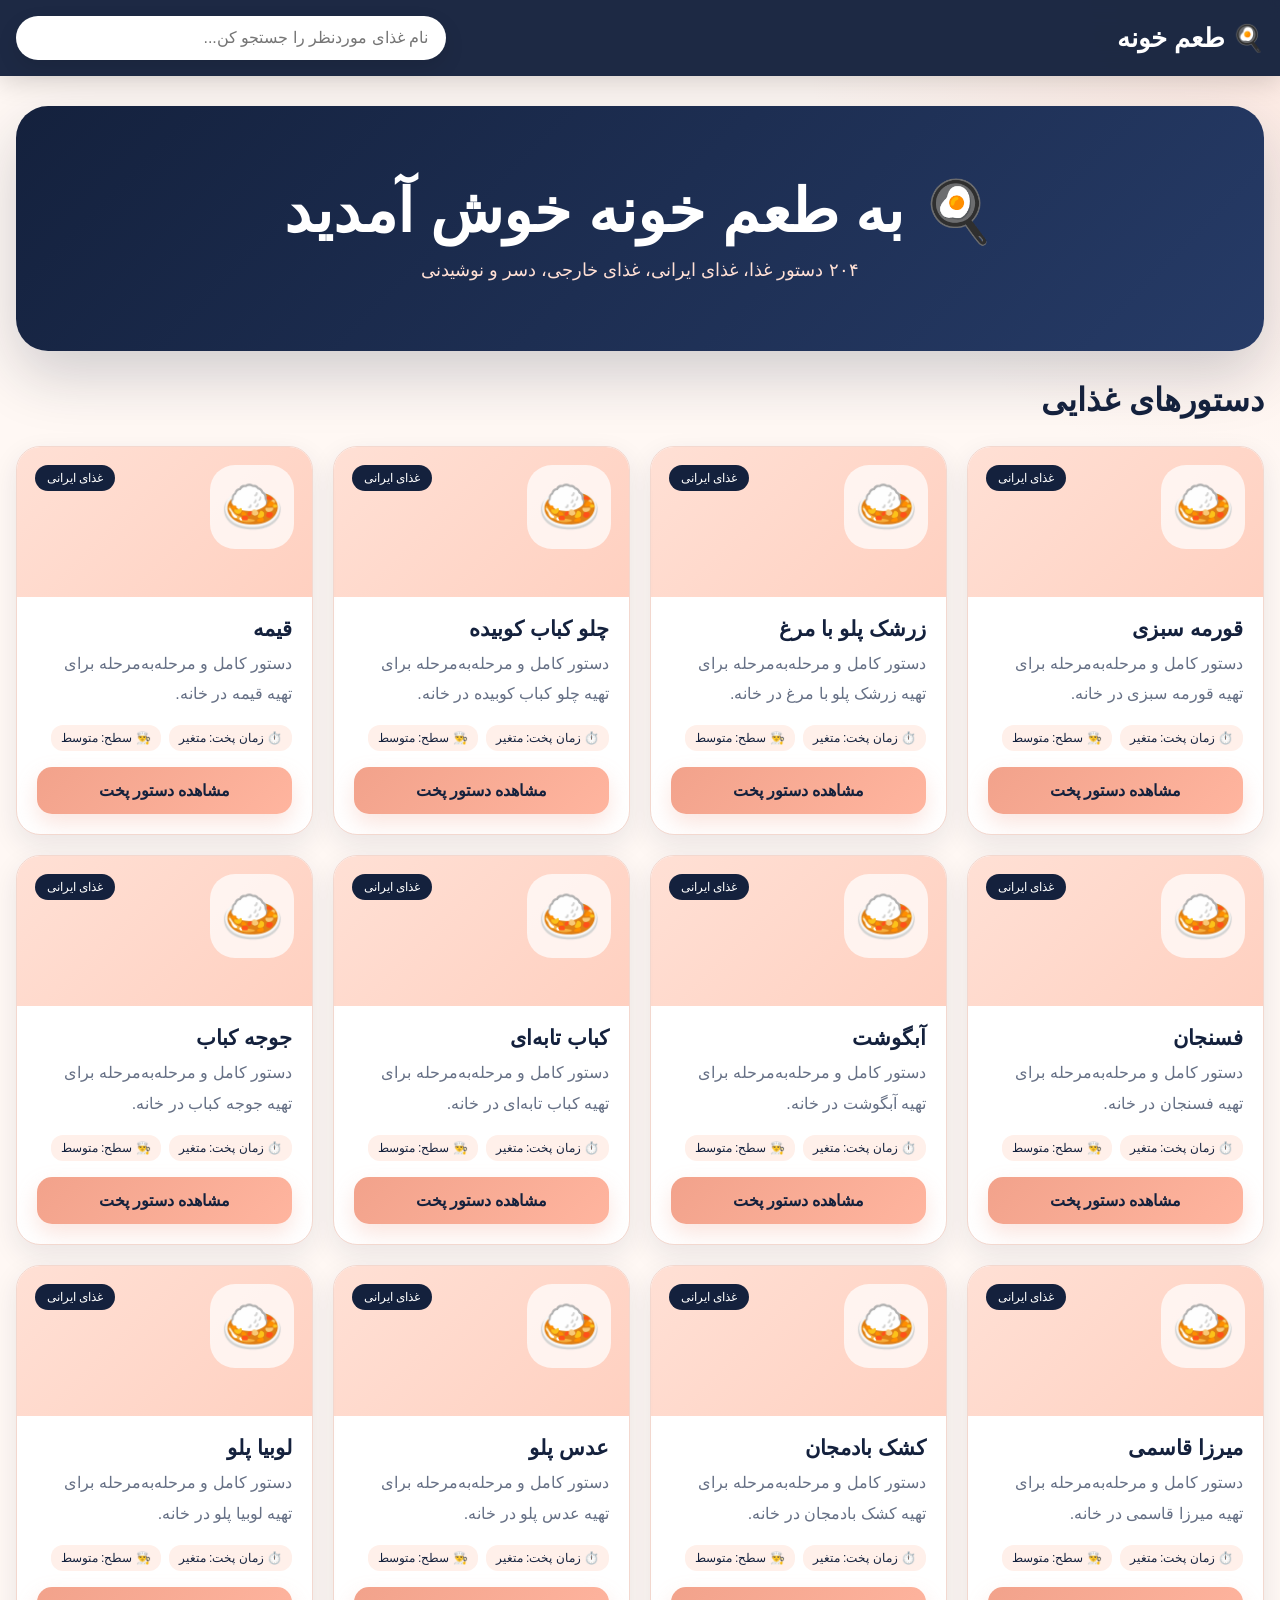
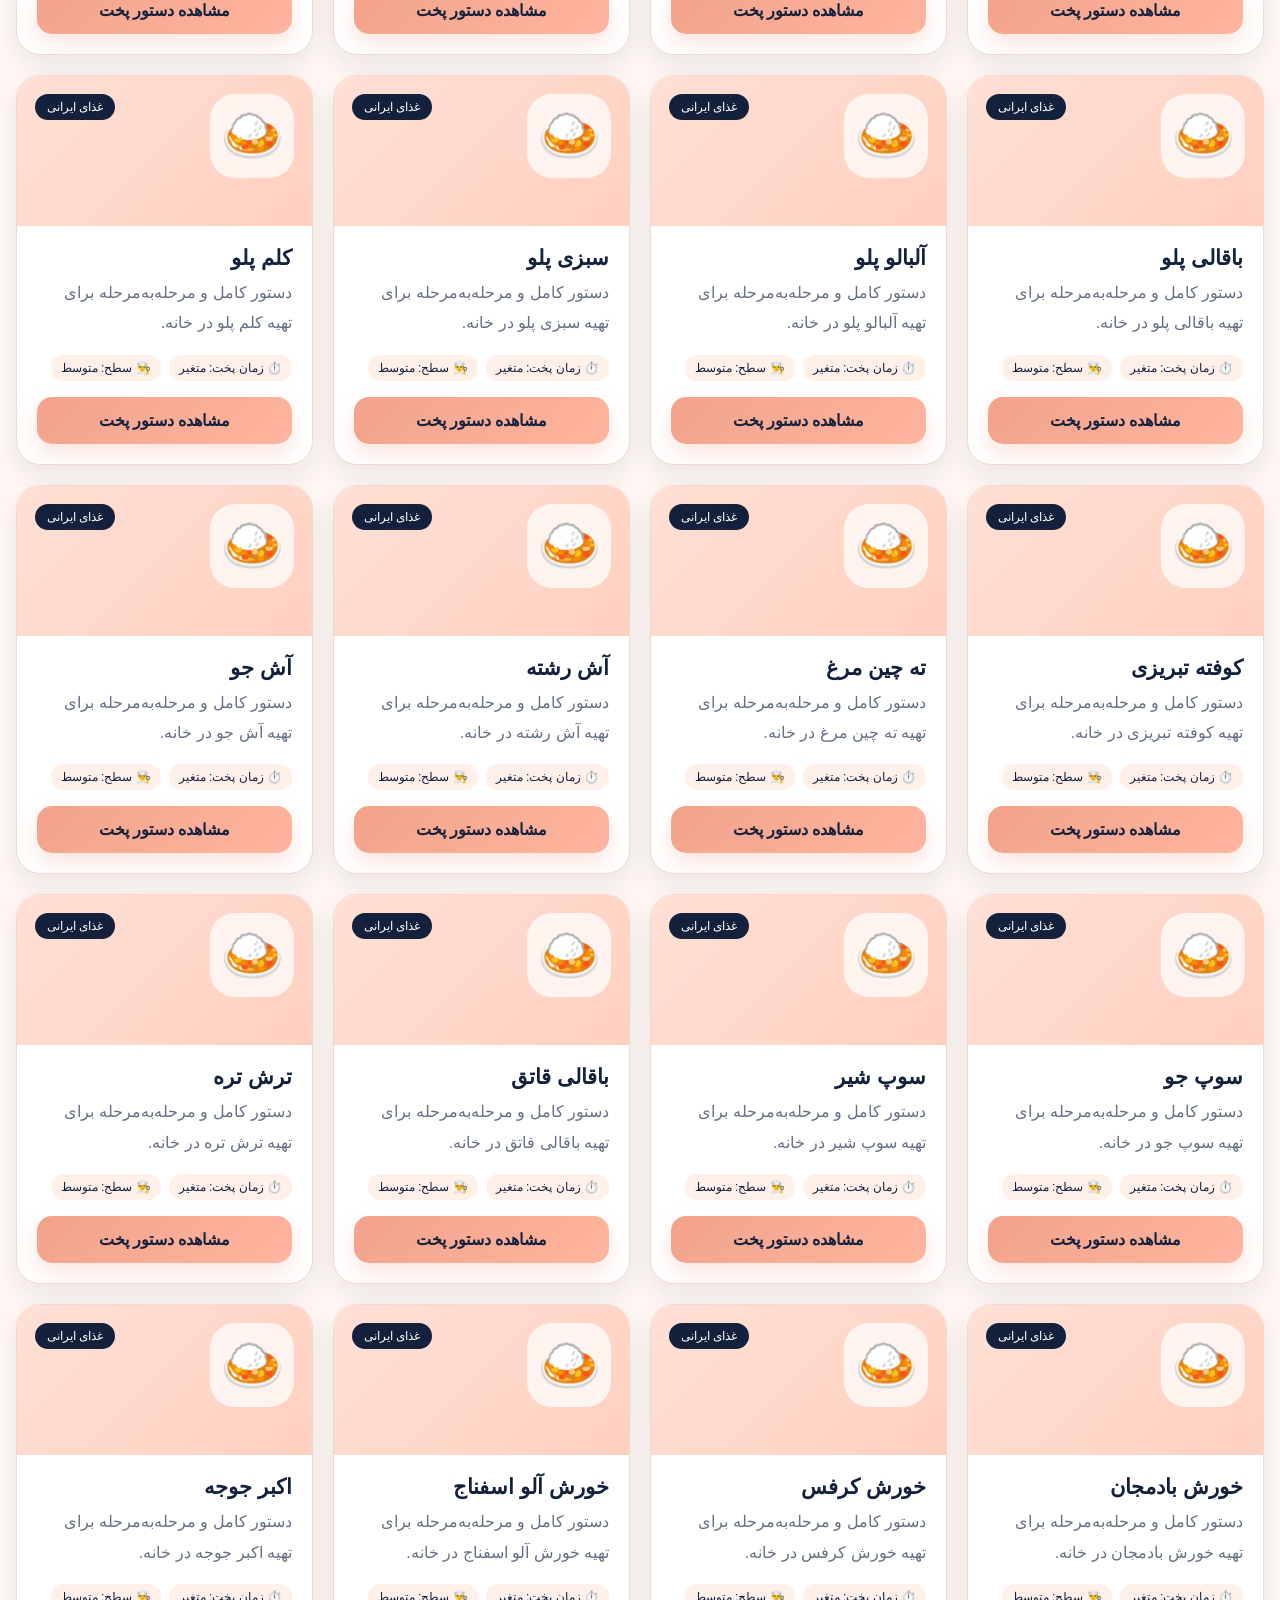
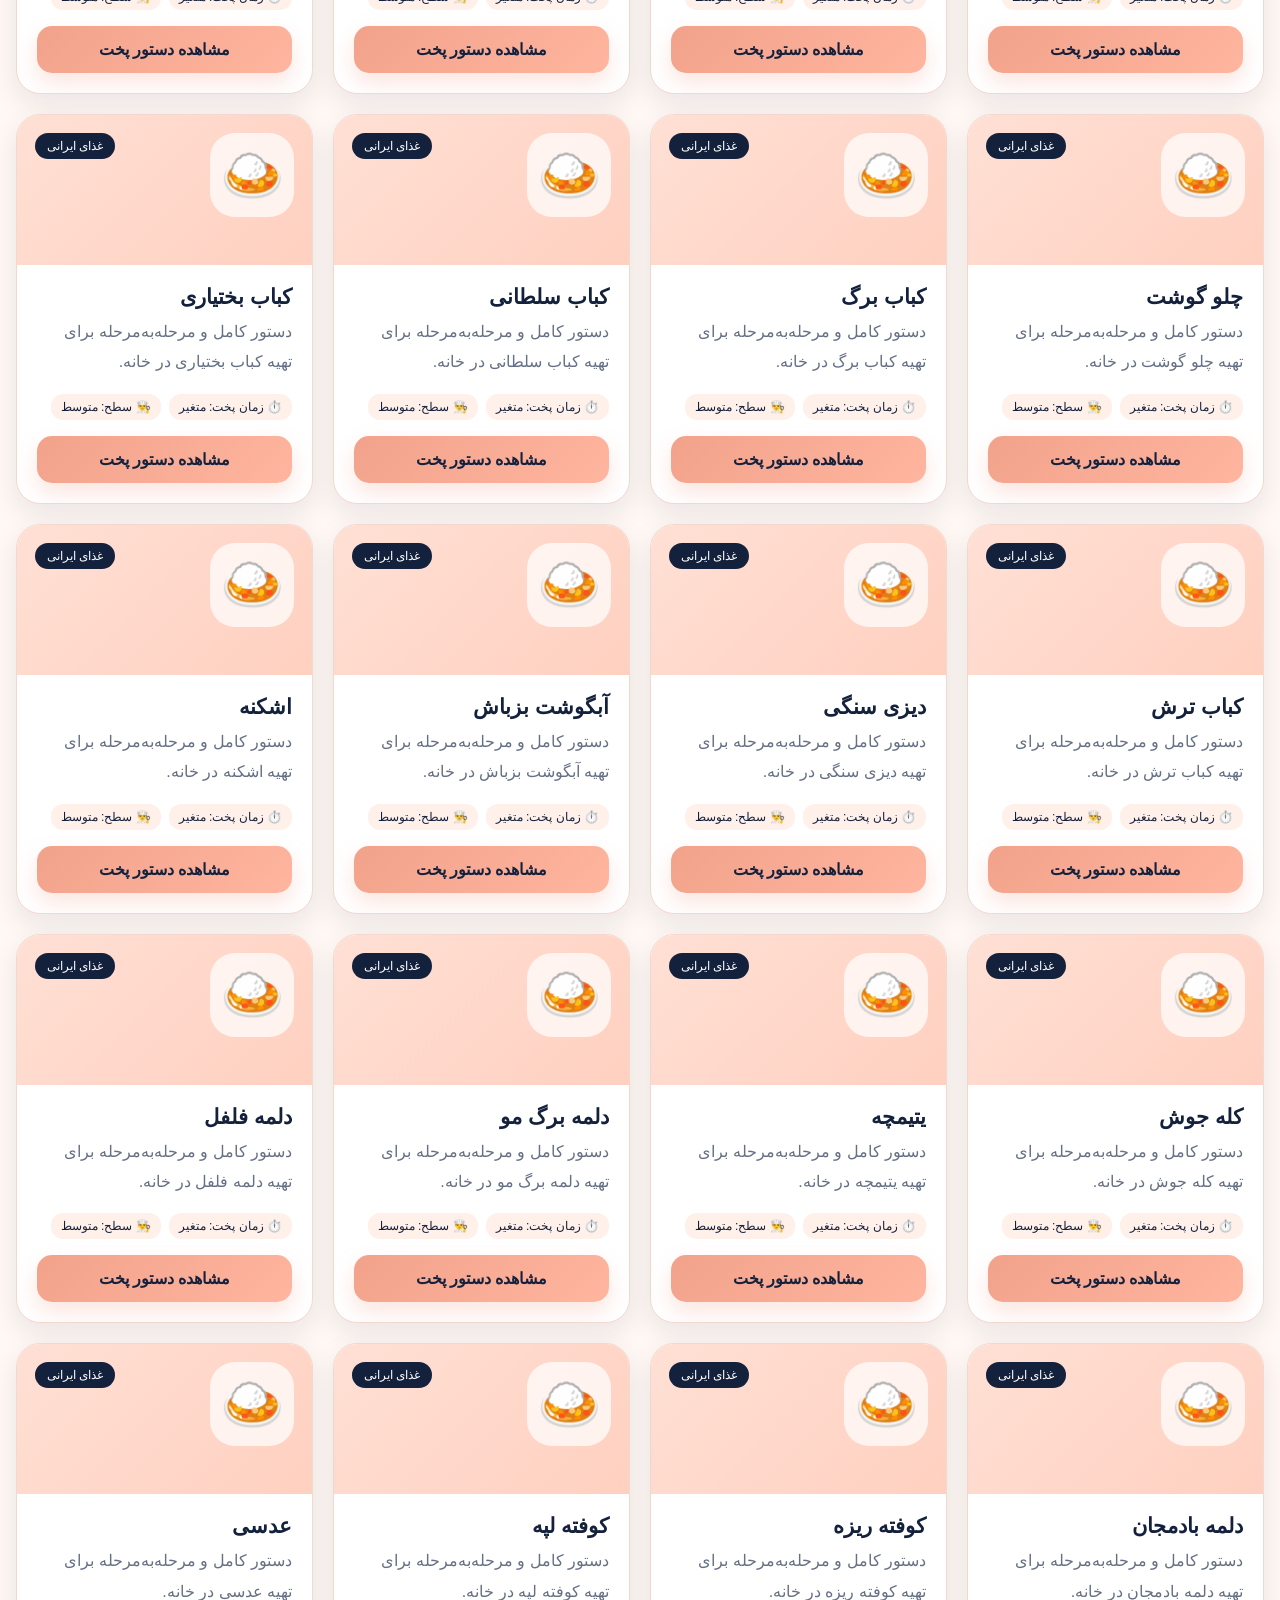
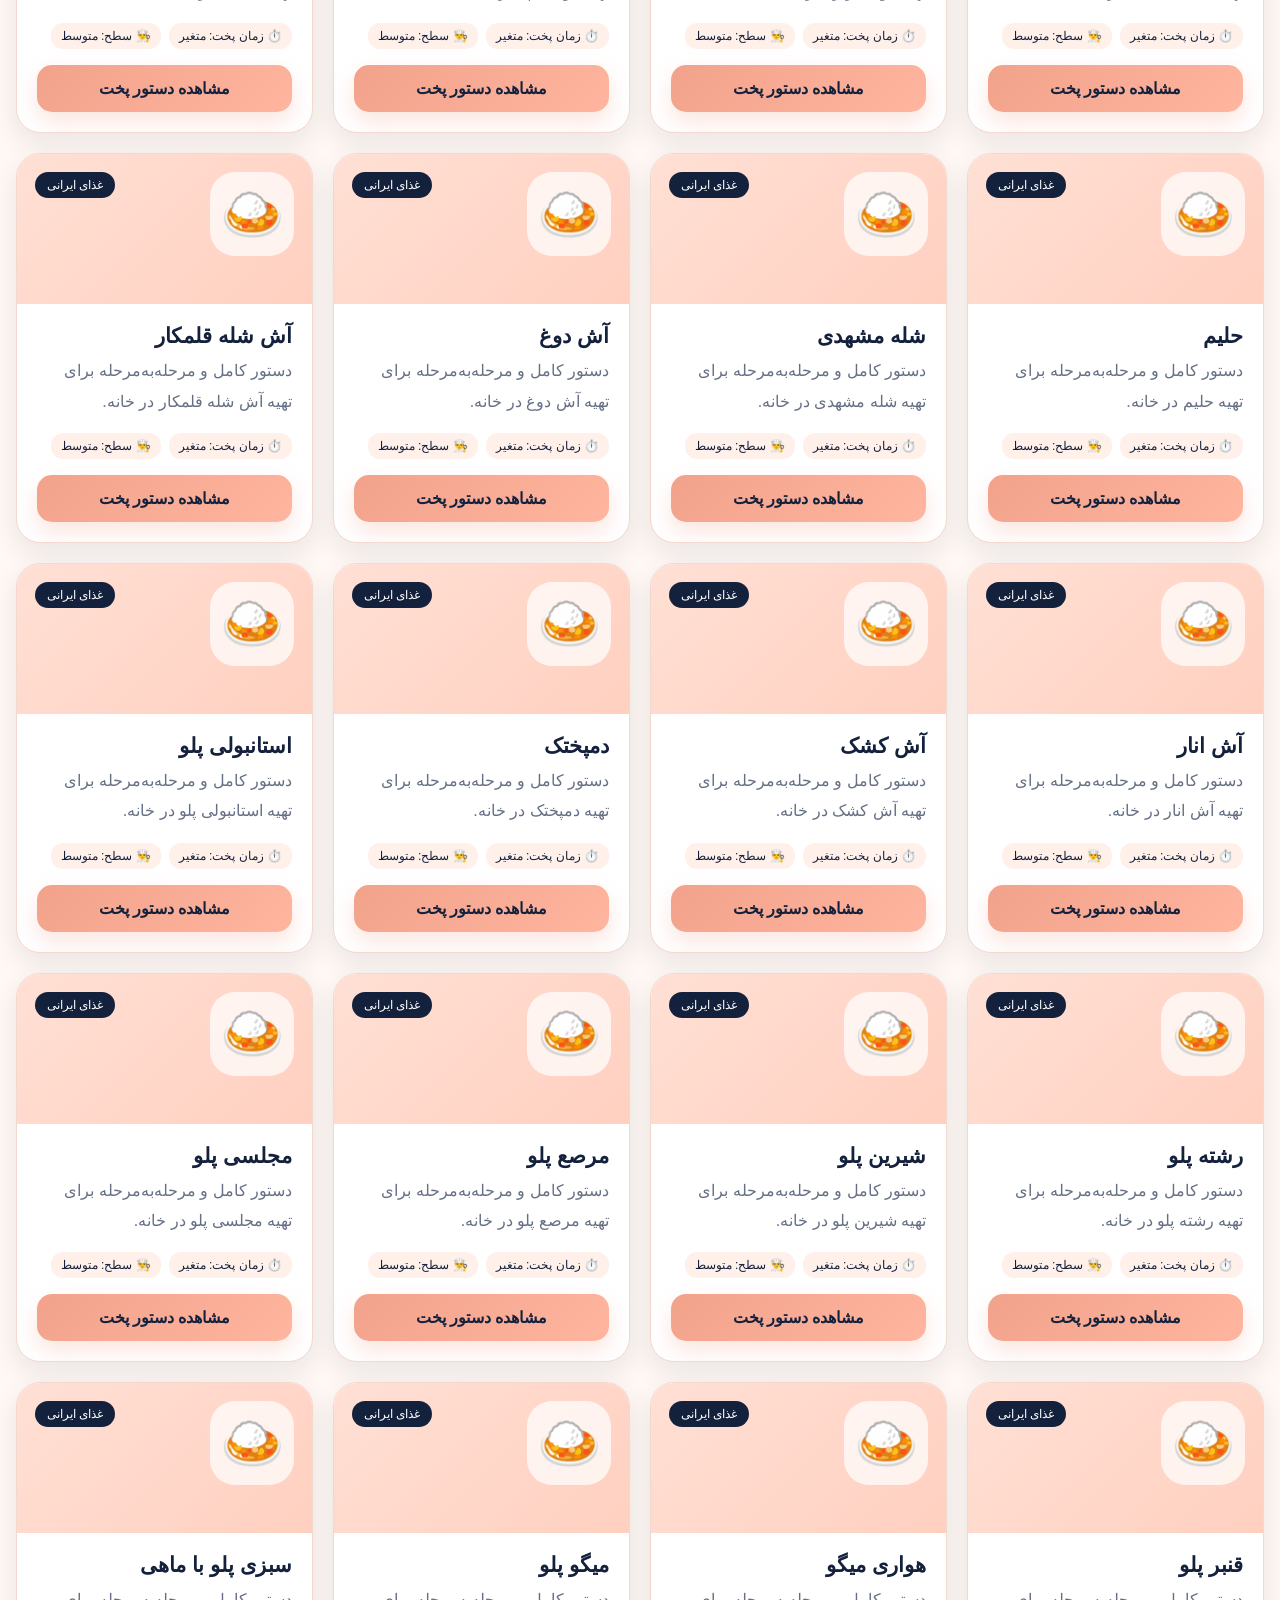
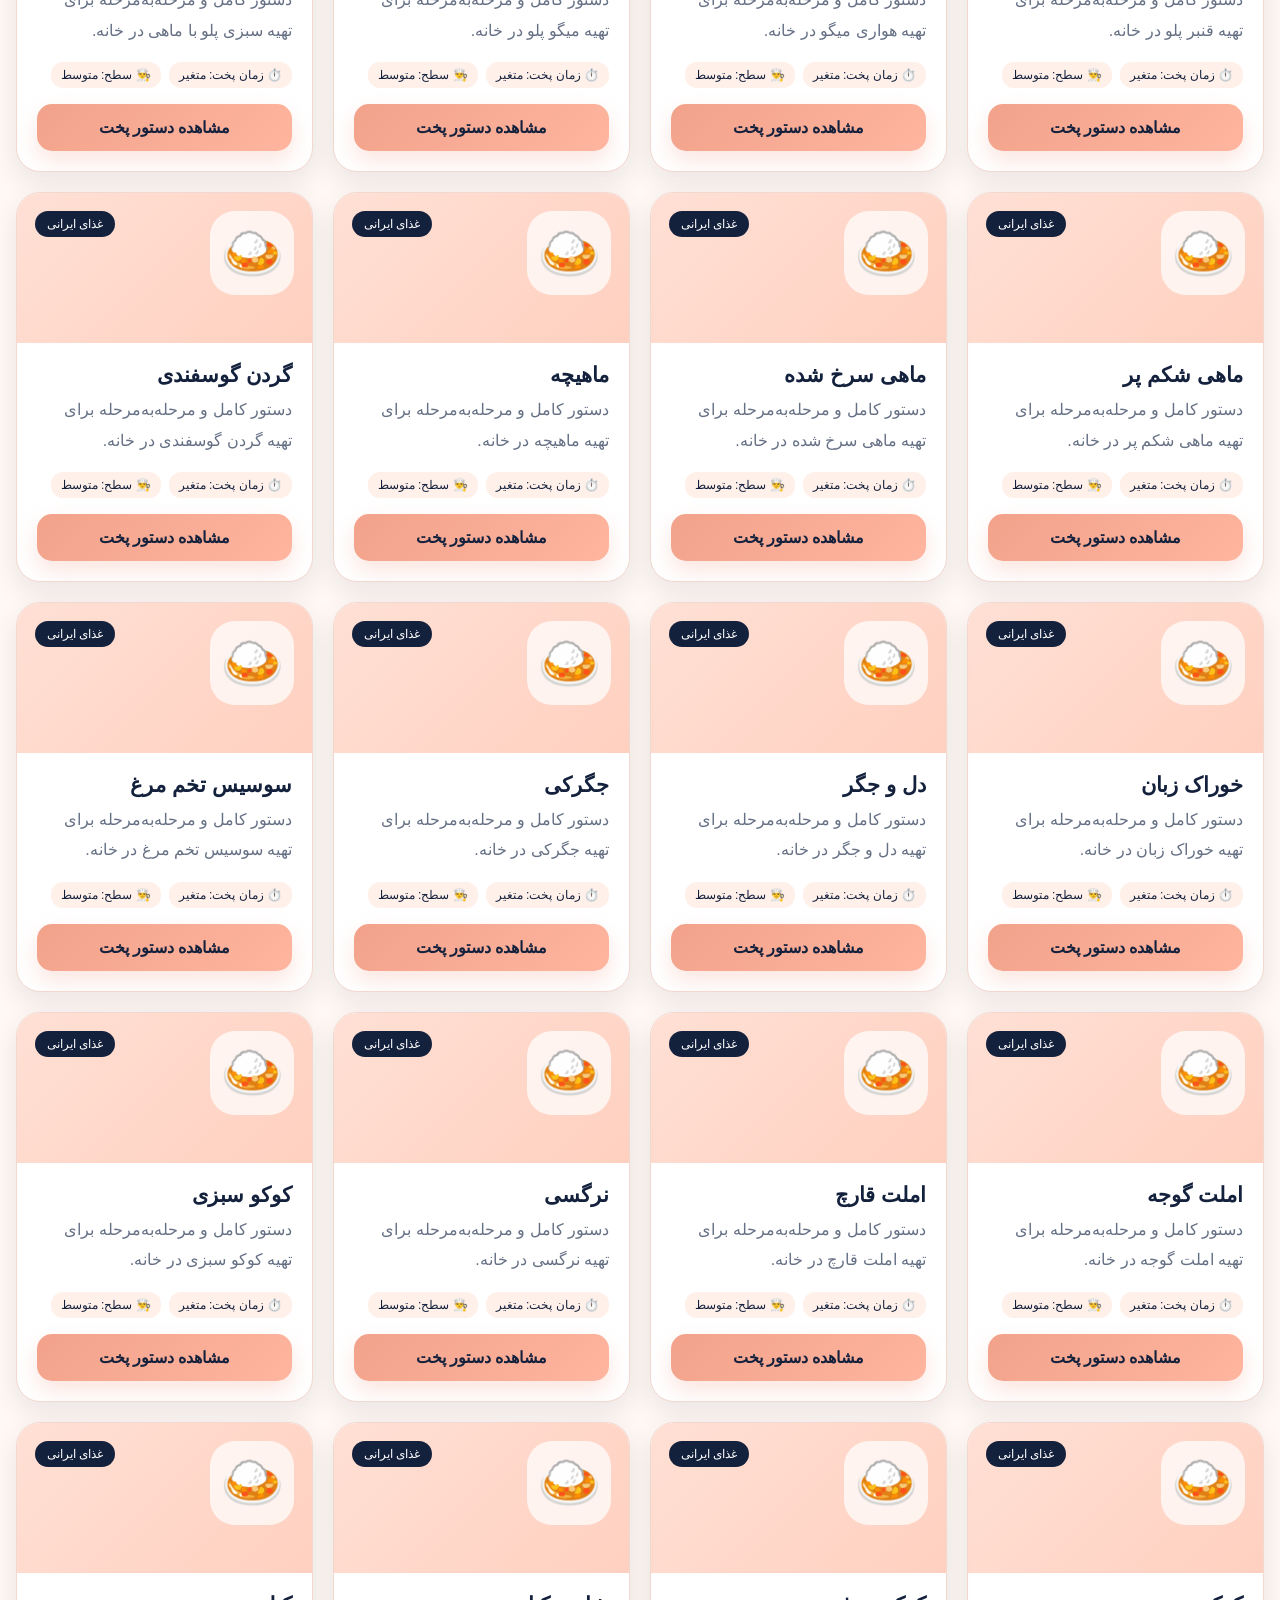
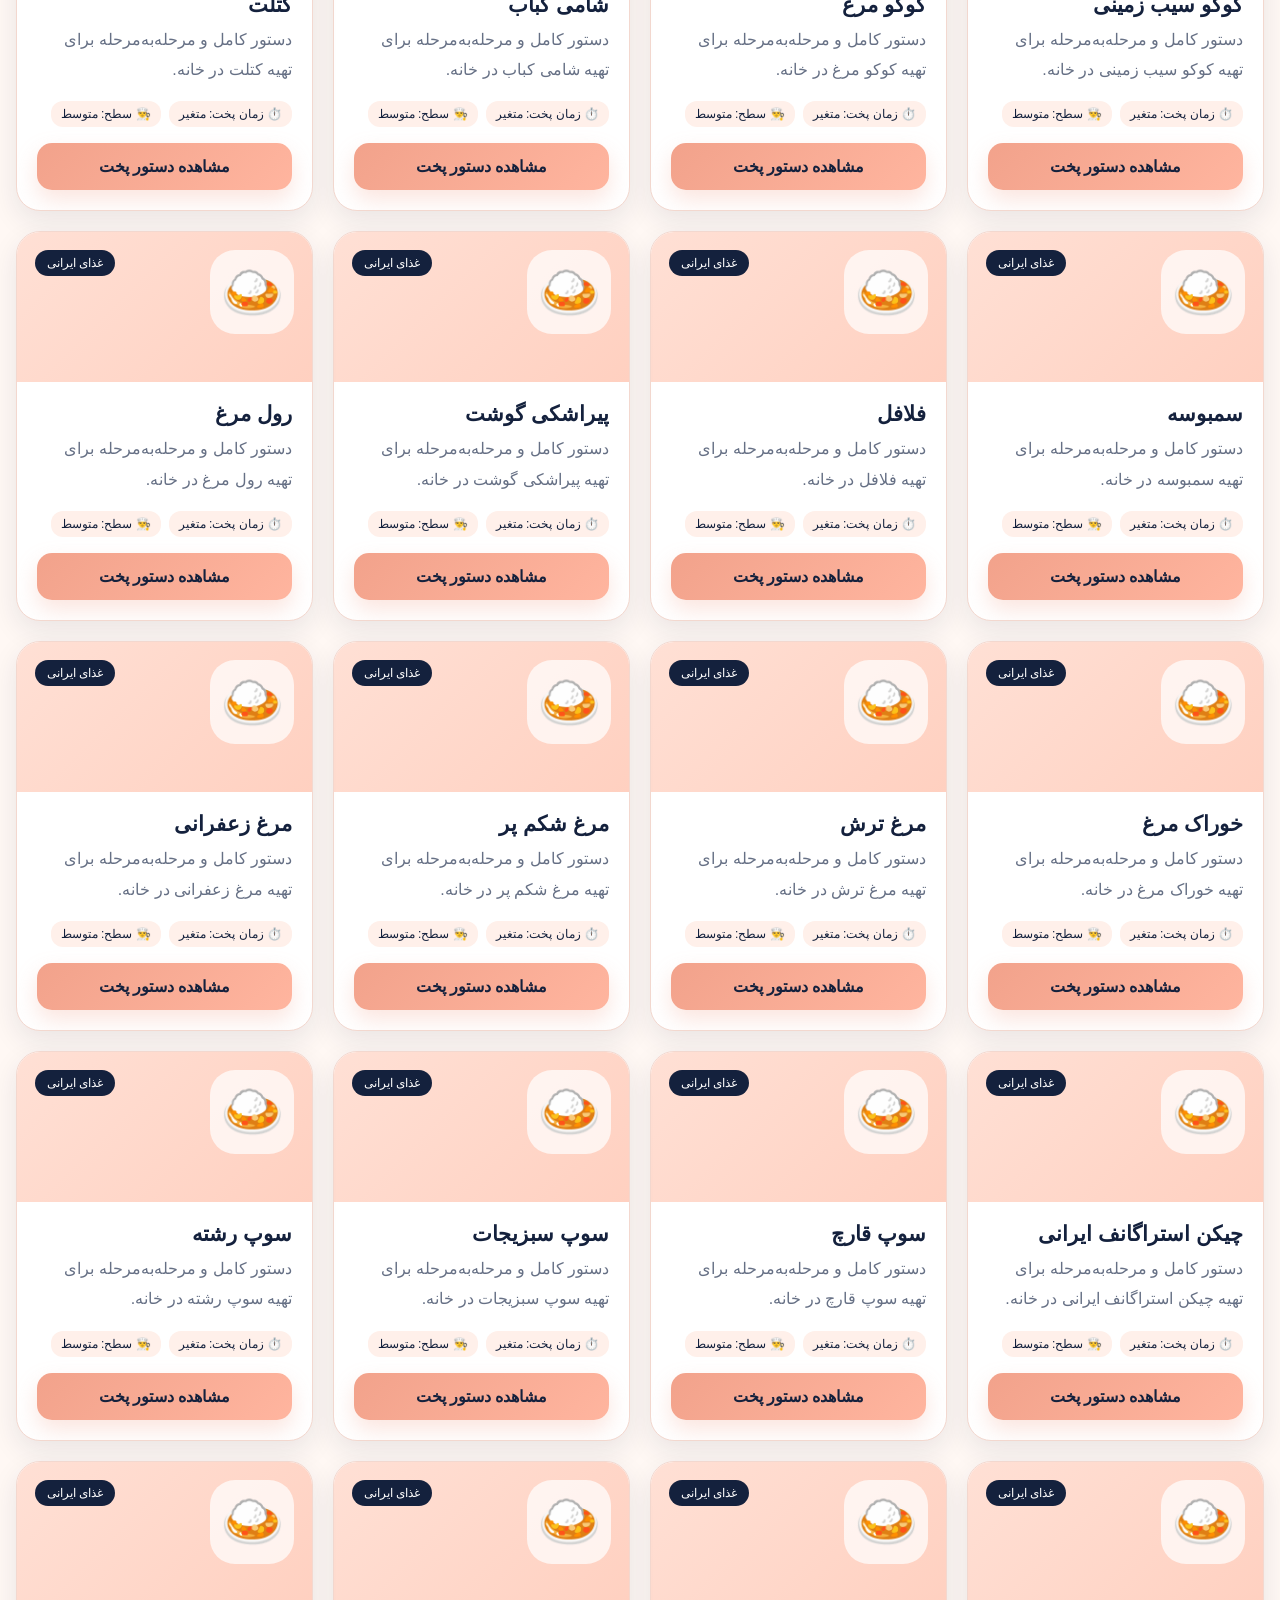
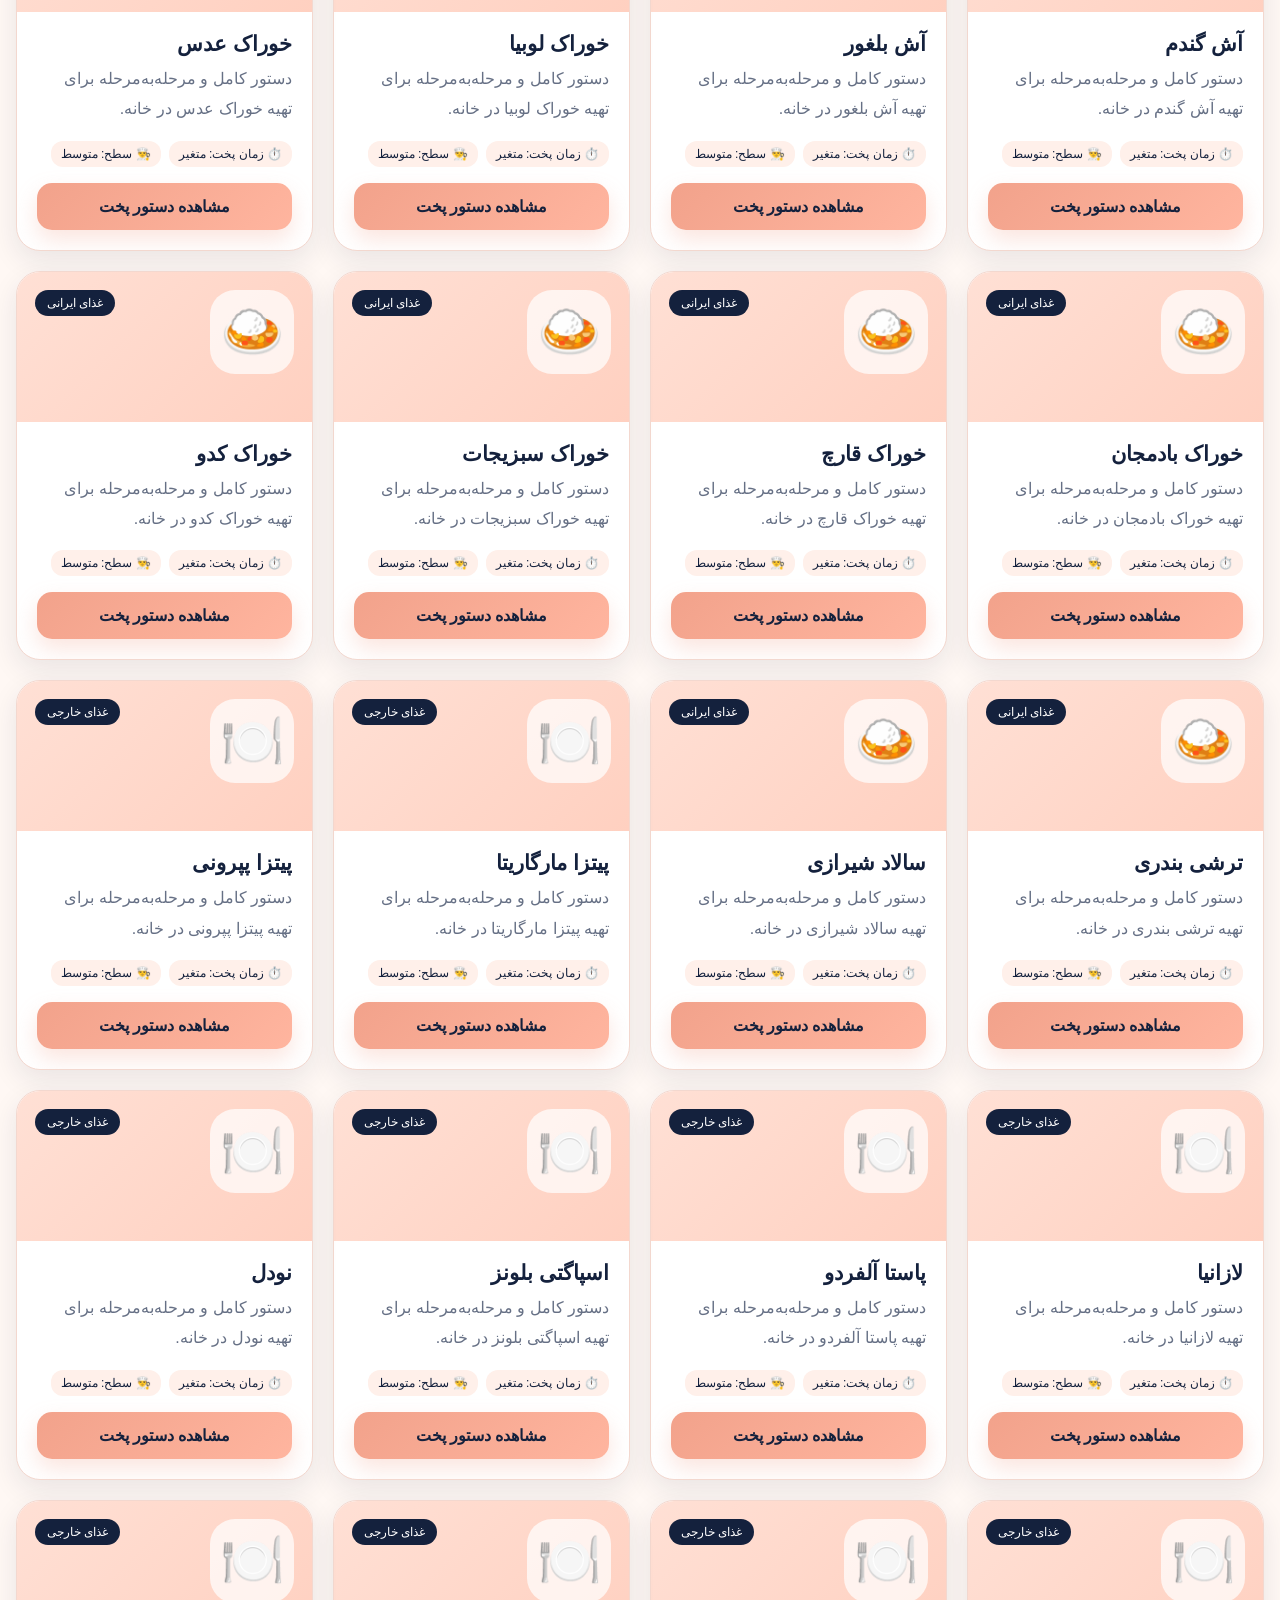
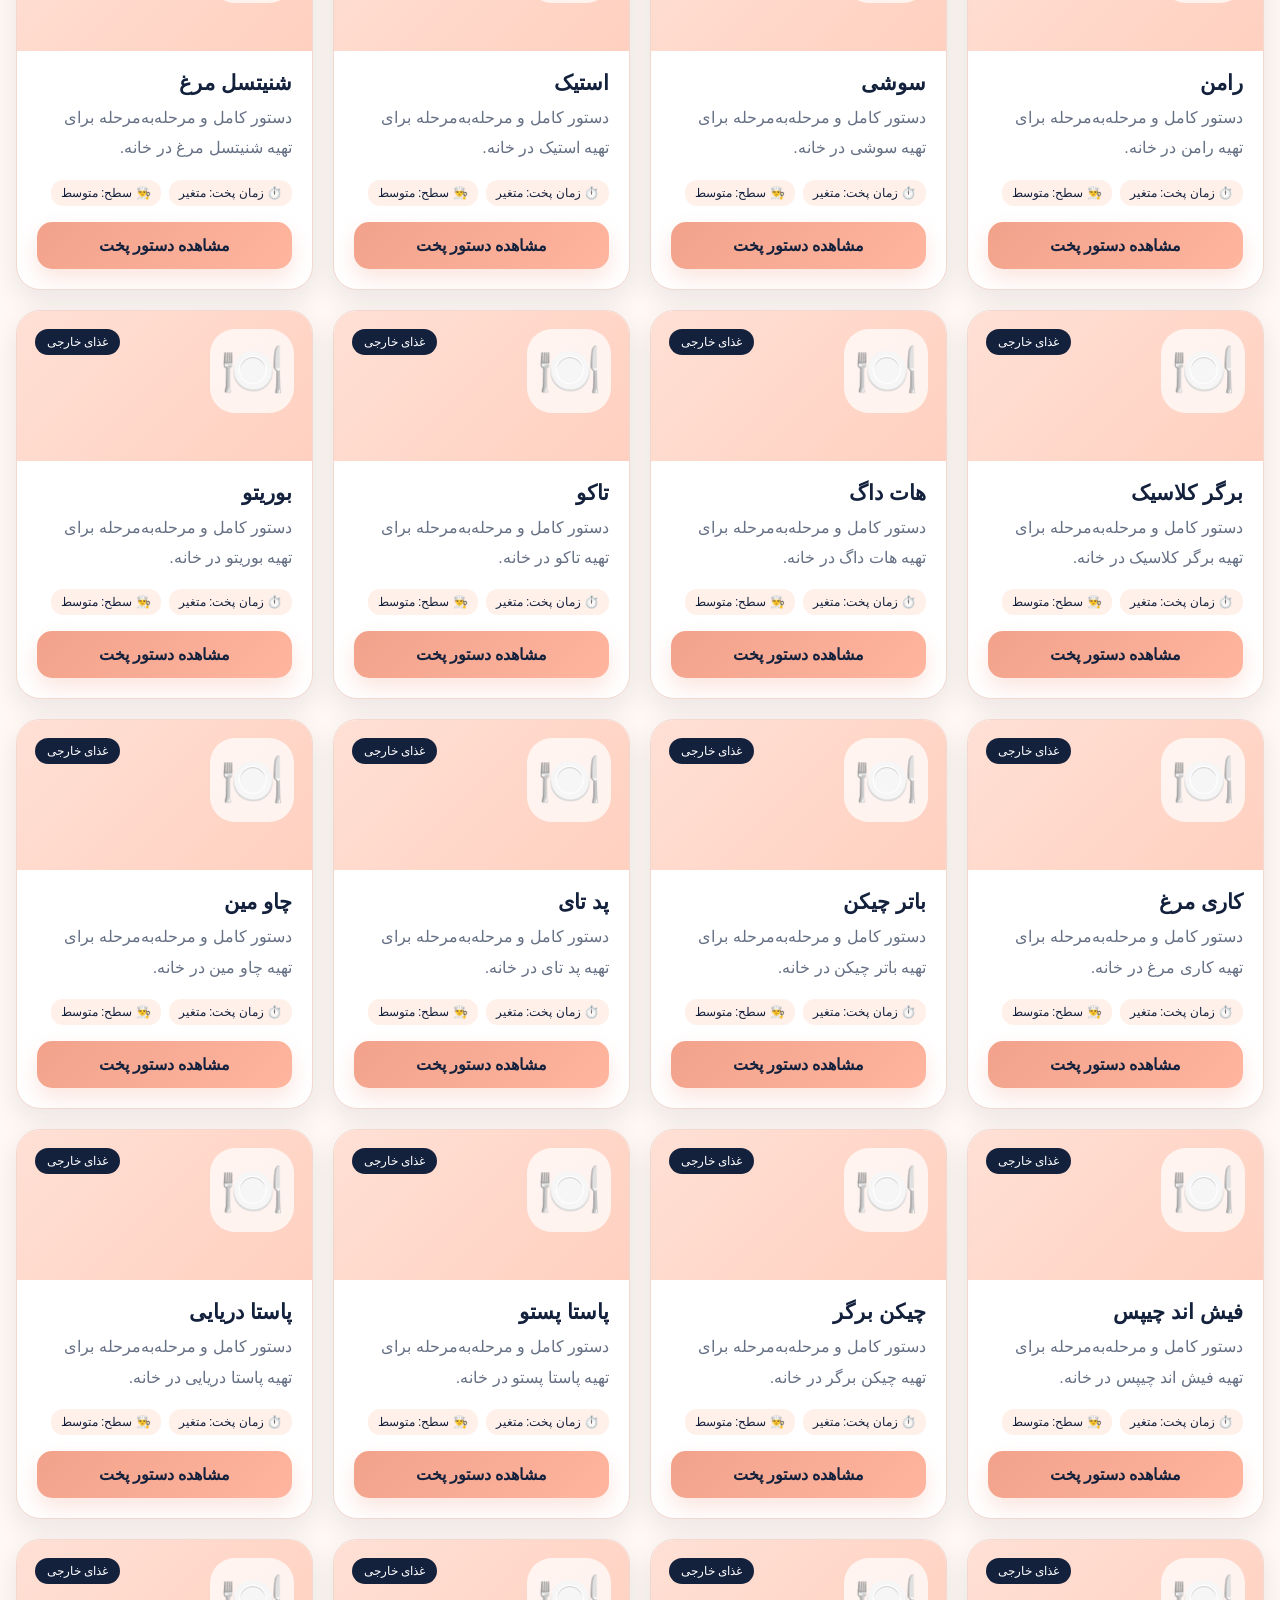
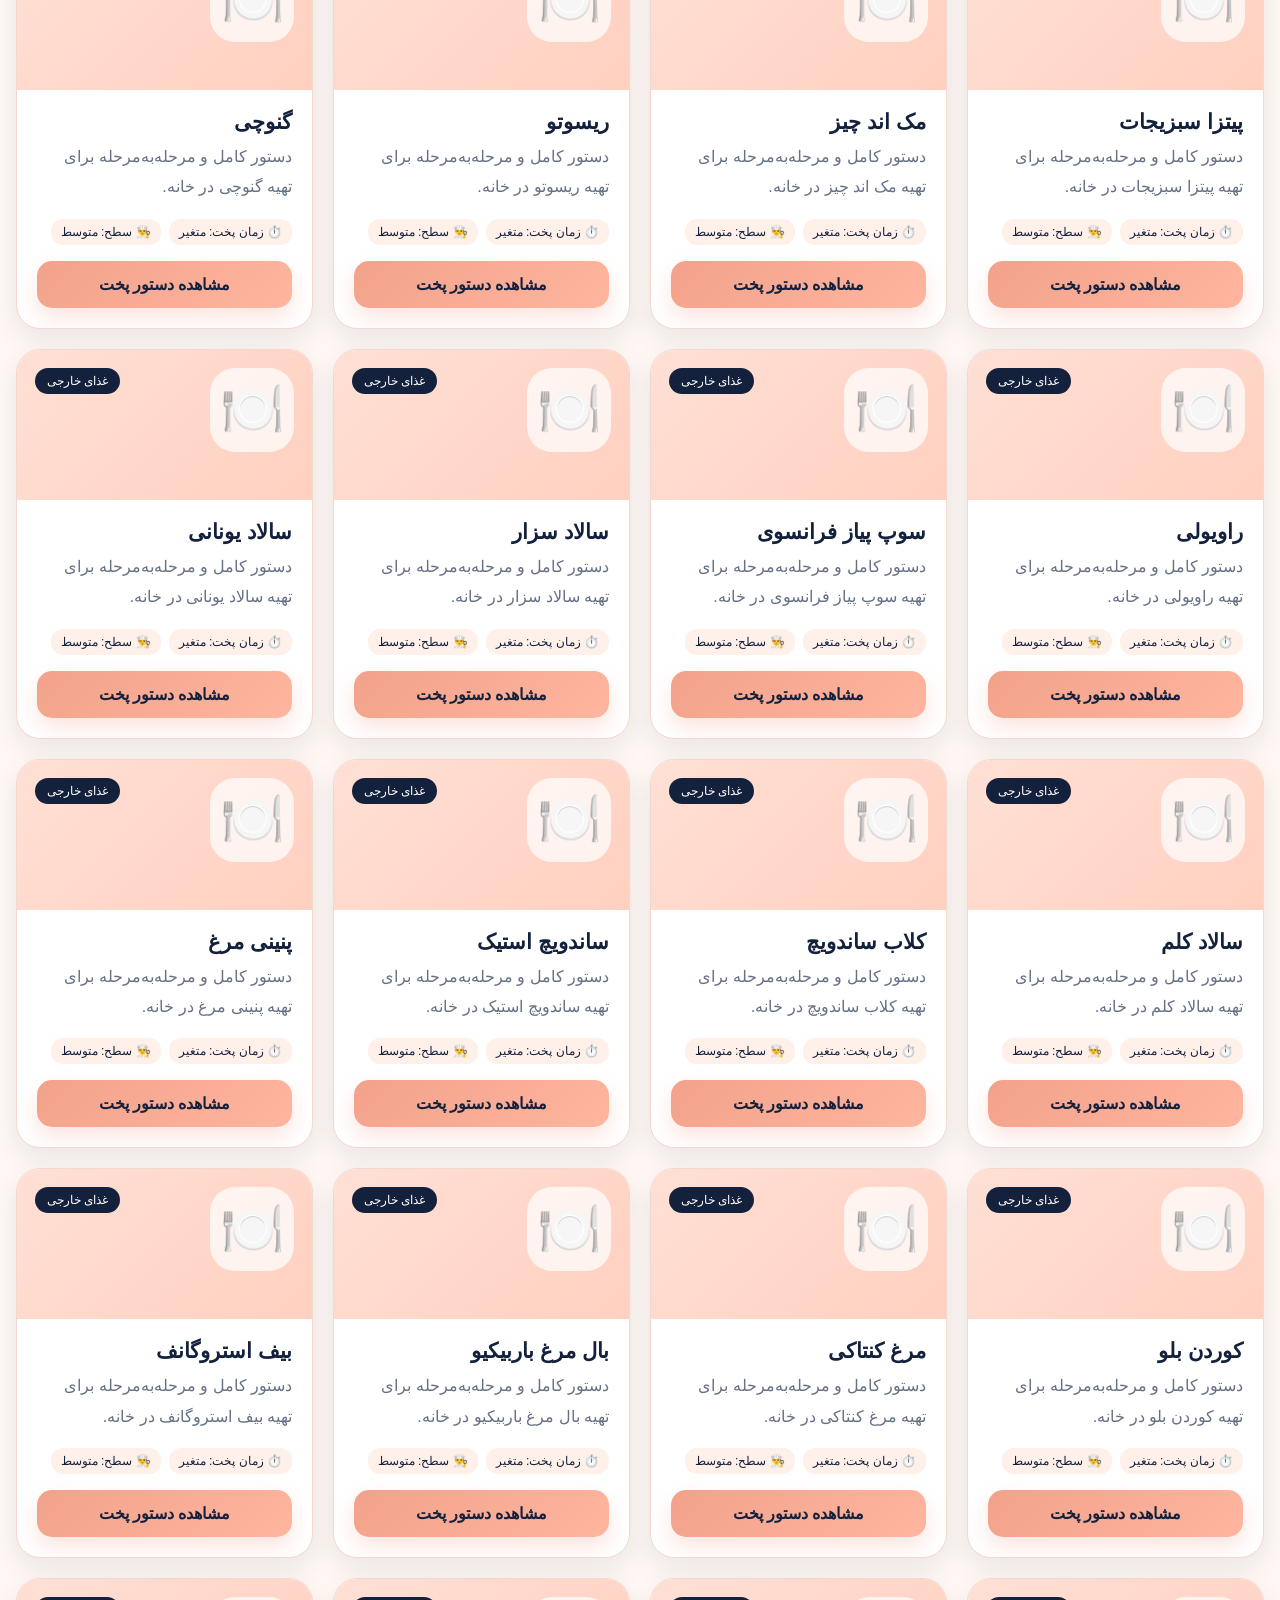
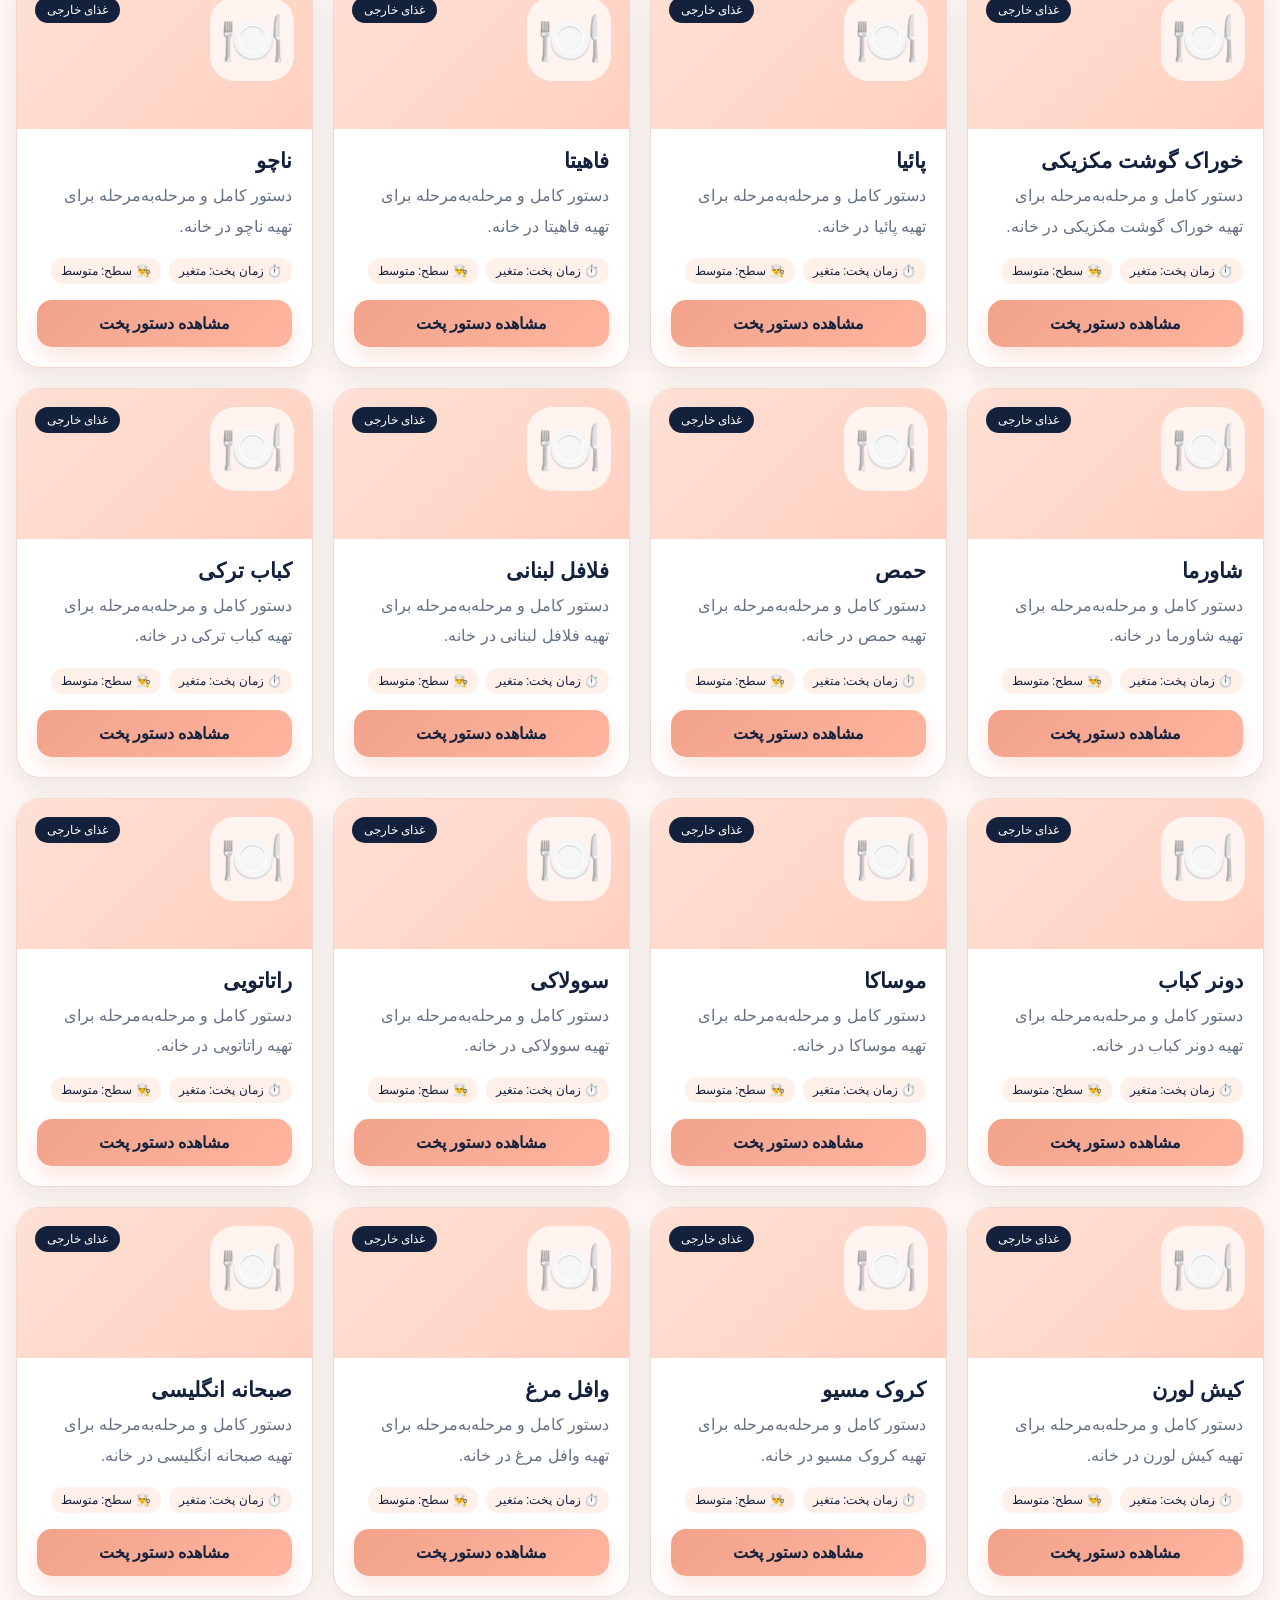
==== commit 642755e1: "Update index.html" ====
--- a/index.html
+++ b/index.html
@@ -1,1178 +1,3107 @@
 <!DOCTYPE html>
+<html lang="fa" dir="rtl">
+<head>
+  <meta charset="UTF-8">
+  <meta name="viewport" content="width=device-width, initial-scale=1.0">
+  <meta name="description" content="طعم خونه؛ ۲۰۴ دستور غذا، دسر و نوشیدنی">
+  <title>طعم خونه | دستور غذاهای خوشمزه</title>
 
-<html lang="fa" dir="rtl">
-
-<head>
-
-```
-<meta charset="UTF-8">
-
-<meta
-    name="viewport"
-    content="width=device-width, initial-scale=1.0"
->
-
-<title>مامان آشپز</title>
-
-<link
-    rel="stylesheet"
-    href="style.css"
->
-```
-
+  <!-- اتصال مستقیم HTML به CSS -->
+  <link rel="stylesheet" href="style.css">
 </head>
 
 <body>
+  <header class="site-header">
+    <div class="header-container">
+      <a href="#" class="site-logo">🍳 طعم خونه</a>
+      <input id="searchInput" type="search" placeholder="نام غذای موردنظر را جستجو کن..." autocomplete="off">
+    </div>
+  </header>
 
-```
-<!-- ========================= -->
-<!-- قسمت ۱: هدر سایت -->
-<!-- ========================= -->
-
-<header class="header">
-
-    <div class="logo">
-
-        <span class="logo-icon">
-            👩‍🍳
-        </span>
-
-        <h1>
-            مامان آشپز
-        </h1>
-
-    </div>
-
-
-    <p class="subtitle">
-
-        خوشمزه‌ترین غذاهای ایرانی،
-        با عشق برای شما ❤️
-
-    </p>
-
-</header>
-
-
-
-<!-- ========================= -->
-<!-- قسمت ۲: بخش جستجو -->
-<!-- ========================= -->
-
-<section class="hero">
-
-    <div class="hero-content">
-
-        <h2>
-            امروز چی بپزم؟ 🍲
-        </h2>
-
-
-        <p>
-            غذای مورد نظرت را جستجو کن
-            و دستور پخت آن را ببین.
-        </p>
-
-
-        <div class="search-box">
-
-            <input
-                type="text"
-                id="searchInput"
-                placeholder="نام غذای مورد نظرت را جستجو کن..."
-            >
-
-        </div>
-
-    </div>
-
-</section>
-
-
-
-<!-- ========================= -->
-<!-- شروع بخش اصلی سایت -->
-<!-- ========================= -->
-
-<main class="container">
-
-
-    <section class="intro">
-
-        <h2>
-            🍽️ غذاهای خوشمزه مامان آشپز
-        </h2>
-
-
-        <p>
-            روی هر غذا کلیک کن تا
-            دستور پخت آن را ببینی.
-        </p>
-
+  <main>
+    <section class="hero-section">
+      <h1>🍳 به طعم خونه خوش آمدید</h1>
+      <p>۲۰۴ دستور غذا، غذای ایرانی، غذای خارجی، دسر و نوشیدنی</p>
     </section>
 
+    <section class="recipes-section">
+      <h2>دستورهای غذایی</h2>
+      <div class="recipes-grid">
+        <article class="recipe-card" data-name="قورمه سبزی">
+          <div class="recipe-top">
+            <div class="recipe-emoji">🍛</div>
+            <span class="recipe-category">غذای ایرانی</span>
+          </div>
+          <div class="recipe-body">
+            <h2>قورمه سبزی</h2>
+            <p>دستور کامل و مرحله‌به‌مرحله برای تهیه قورمه سبزی در خانه.</p>
+            <div class="recipe-info">
+              <span>⏱️ زمان پخت: متغیر</span>
+              <span>👨‍🍳 سطح: متوسط</span>
+            </div>
+            <button type="button" class="view-recipe-btn" data-recipe="recipe1">مشاهده دستور پخت</button>
+          </div>
+        </article>
+        <article class="recipe-card" data-name="زرشک پلو با مرغ">
+          <div class="recipe-top">
+            <div class="recipe-emoji">🍛</div>
+            <span class="recipe-category">غذای ایرانی</span>
+          </div>
+          <div class="recipe-body">
+            <h2>زرشک پلو با مرغ</h2>
+            <p>دستور کامل و مرحله‌به‌مرحله برای تهیه زرشک پلو با مرغ در خانه.</p>
+            <div class="recipe-info">
+              <span>⏱️ زمان پخت: متغیر</span>
+              <span>👨‍🍳 سطح: متوسط</span>
+            </div>
+            <button type="button" class="view-recipe-btn" data-recipe="recipe2">مشاهده دستور پخت</button>
+          </div>
+        </article>
+        <article class="recipe-card" data-name="چلو کباب کوبیده">
+          <div class="recipe-top">
+            <div class="recipe-emoji">🍛</div>
+            <span class="recipe-category">غذای ایرانی</span>
+          </div>
+          <div class="recipe-body">
+            <h2>چلو کباب کوبیده</h2>
+            <p>دستور کامل و مرحله‌به‌مرحله برای تهیه چلو کباب کوبیده در خانه.</p>
+            <div class="recipe-info">
+              <span>⏱️ زمان پخت: متغیر</span>
+              <span>👨‍🍳 سطح: متوسط</span>
+            </div>
+            <button type="button" class="view-recipe-btn" data-recipe="recipe3">مشاهده دستور پخت</button>
+          </div>
+        </article>
+        <article class="recipe-card" data-name="قیمه">
+          <div class="recipe-top">
+            <div class="recipe-emoji">🍛</div>
+            <span class="recipe-category">غذای ایرانی</span>
+          </div>
+          <div class="recipe-body">
+            <h2>قیمه</h2>
+            <p>دستور کامل و مرحله‌به‌مرحله برای تهیه قیمه در خانه.</p>
+            <div class="recipe-info">
+              <span>⏱️ زمان پخت: متغیر</span>
+              <span>👨‍🍳 سطح: متوسط</span>
+            </div>
+            <button type="button" class="view-recipe-btn" data-recipe="recipe4">مشاهده دستور پخت</button>
+          </div>
+        </article>
+        <article class="recipe-card" data-name="فسنجان">
+          <div class="recipe-top">
+            <div class="recipe-emoji">🍛</div>
+            <span class="recipe-category">غذای ایرانی</span>
+          </div>
+          <div class="recipe-body">
+            <h2>فسنجان</h2>
+            <p>دستور کامل و مرحله‌به‌مرحله برای تهیه فسنجان در خانه.</p>
+            <div class="recipe-info">
+              <span>⏱️ زمان پخت: متغیر</span>
+              <span>👨‍🍳 سطح: متوسط</span>
+            </div>
+            <button type="button" class="view-recipe-btn" data-recipe="recipe5">مشاهده دستور پخت</button>
+          </div>
+        </article>
+        <article class="recipe-card" data-name="آبگوشت">
+          <div class="recipe-top">
+            <div class="recipe-emoji">🍛</div>
+            <span class="recipe-category">غذای ایرانی</span>
+          </div>
+          <div class="recipe-body">
+            <h2>آبگوشت</h2>
+            <p>دستور کامل و مرحله‌به‌مرحله برای تهیه آبگوشت در خانه.</p>
+            <div class="recipe-info">
+              <span>⏱️ زمان پخت: متغیر</span>
+              <span>👨‍🍳 سطح: متوسط</span>
+            </div>
+            <button type="button" class="view-recipe-btn" data-recipe="recipe6">مشاهده دستور پخت</button>
+          </div>
+        </article>
+        <article class="recipe-card" data-name="کباب تابه‌ای">
+          <div class="recipe-top">
+            <div class="recipe-emoji">🍛</div>
+            <span class="recipe-category">غذای ایرانی</span>
+          </div>
+          <div class="recipe-body">
+            <h2>کباب تابه‌ای</h2>
+            <p>دستور کامل و مرحله‌به‌مرحله برای تهیه کباب تابه‌ای در خانه.</p>
+            <div class="recipe-info">
+              <span>⏱️ زمان پخت: متغیر</span>
+              <span>👨‍🍳 سطح: متوسط</span>
+            </div>
+            <button type="button" class="view-recipe-btn" data-recipe="recipe7">مشاهده دستور پخت</button>
+          </div>
+        </article>
+        <article class="recipe-card" data-name="جوجه کباب">
+          <div class="recipe-top">
+            <div class="recipe-emoji">🍛</div>
+            <span class="recipe-category">غذای ایرانی</span>
+          </div>
+          <div class="recipe-body">
+            <h2>جوجه کباب</h2>
+            <p>دستور کامل و مرحله‌به‌مرحله برای تهیه جوجه کباب در خانه.</p>
+            <div class="recipe-info">
+              <span>⏱️ زمان پخت: متغیر</span>
+              <span>👨‍🍳 سطح: متوسط</span>
+            </div>
+            <button type="button" class="view-recipe-btn" data-recipe="recipe8">مشاهده دستور پخت</button>
+          </div>
+        </article>
+        <article class="recipe-card" data-name="میرزا قاسمی">
+          <div class="recipe-top">
+            <div class="recipe-emoji">🍛</div>
+            <span class="recipe-category">غذای ایرانی</span>
+          </div>
+          <div class="recipe-body">
+            <h2>میرزا قاسمی</h2>
+            <p>دستور کامل و مرحله‌به‌مرحله برای تهیه میرزا قاسمی در خانه.</p>
+            <div class="recipe-info">
+              <span>⏱️ زمان پخت: متغیر</span>
+              <span>👨‍🍳 سطح: متوسط</span>
+            </div>
+            <button type="button" class="view-recipe-btn" data-recipe="recipe9">مشاهده دستور پخت</button>
+          </div>
+        </article>
+        <article class="recipe-card" data-name="کشک بادمجان">
+          <div class="recipe-top">
+            <div class="recipe-emoji">🍛</div>
+            <span class="recipe-category">غذای ایرانی</span>
+          </div>
+          <div class="recipe-body">
+            <h2>کشک بادمجان</h2>
+            <p>دستور کامل و مرحله‌به‌مرحله برای تهیه کشک بادمجان در خانه.</p>
+            <div class="recipe-info">
+              <span>⏱️ زمان پخت: متغیر</span>
+              <span>👨‍🍳 سطح: متوسط</span>
+            </div>
+            <button type="button" class="view-recipe-btn" data-recipe="recipe10">مشاهده دستور پخت</button>
+          </div>
+        </article>
+        <article class="recipe-card" data-name="عدس پلو">
+          <div class="recipe-top">
+            <div class="recipe-emoji">🍛</div>
+            <span class="recipe-category">غذای ایرانی</span>
+          </div>
+          <div class="recipe-body">
+            <h2>عدس پلو</h2>
+            <p>دستور کامل و مرحله‌به‌مرحله برای تهیه عدس پلو در خانه.</p>
+            <div class="recipe-info">
+              <span>⏱️ زمان پخت: متغیر</span>
+              <span>👨‍🍳 سطح: متوسط</span>
+            </div>
+            <button type="button" class="view-recipe-btn" data-recipe="recipe11">مشاهده دستور پخت</button>
+          </div>
+        </article>
+        <article class="recipe-card" data-name="لوبیا پلو">
+          <div class="recipe-top">
+            <div class="recipe-emoji">🍛</div>
+            <span class="recipe-category">غذای ایرانی</span>
+          </div>
+          <div class="recipe-body">
+            <h2>لوبیا پلو</h2>
+            <p>دستور کامل و مرحله‌به‌مرحله برای تهیه لوبیا پلو در خانه.</p>
+            <div class="recipe-info">
+              <span>⏱️ زمان پخت: متغیر</span>
+              <span>👨‍🍳 سطح: متوسط</span>
+            </div>
+            <button type="button" class="view-recipe-btn" data-recipe="recipe12">مشاهده دستور پخت</button>
+          </div>
+        </article>
+        <article class="recipe-card" data-name="باقالی پلو">
+          <div class="recipe-top">
+            <div class="recipe-emoji">🍛</div>
+            <span class="recipe-category">غذای ایرانی</span>
+          </div>
+          <div class="recipe-body">
+            <h2>باقالی پلو</h2>
+            <p>دستور کامل و مرحله‌به‌مرحله برای تهیه باقالی پلو در خانه.</p>
+            <div class="recipe-info">
+              <span>⏱️ زمان پخت: متغیر</span>
+              <span>👨‍🍳 سطح: متوسط</span>
+            </div>
+            <button type="button" class="view-recipe-btn" data-recipe="recipe13">مشاهده دستور پخت</button>
+          </div>
+        </article>
+        <article class="recipe-card" data-name="آلبالو پلو">
+          <div class="recipe-top">
+            <div class="recipe-emoji">🍛</div>
+            <span class="recipe-category">غذای ایرانی</span>
+          </div>
+          <div class="recipe-body">
+            <h2>آلبالو پلو</h2>
+            <p>دستور کامل و مرحله‌به‌مرحله برای تهیه آلبالو پلو در خانه.</p>
+            <div class="recipe-info">
+              <span>⏱️ زمان پخت: متغیر</span>
+              <span>👨‍🍳 سطح: متوسط</span>
+            </div>
+            <button type="button" class="view-recipe-btn" data-recipe="recipe14">مشاهده دستور پخت</button>
+          </div>
+        </article>
+        <article class="recipe-card" data-name="سبزی پلو">
+          <div class="recipe-top">
+            <div class="recipe-emoji">🍛</div>
+            <span class="recipe-category">غذای ایرانی</span>
+          </div>
+          <div class="recipe-body">
+            <h2>سبزی پلو</h2>
+            <p>دستور کامل و مرحله‌به‌مرحله برای تهیه سبزی پلو در خانه.</p>
+            <div class="recipe-info">
+              <span>⏱️ زمان پخت: متغیر</span>
+              <span>👨‍🍳 سطح: متوسط</span>
+            </div>
+            <button type="button" class="view-recipe-btn" data-recipe="recipe15">مشاهده دستور پخت</button>
+          </div>
+        </article>
+        <article class="recipe-card" data-name="کلم پلو">
+          <div class="recipe-top">
+            <div class="recipe-emoji">🍛</div>
+            <span class="recipe-category">غذای ایرانی</span>
+          </div>
+          <div class="recipe-body">
+            <h2>کلم پلو</h2>
+            <p>دستور کامل و مرحله‌به‌مرحله برای تهیه کلم پلو در خانه.</p>
+            <div class="recipe-info">
+              <span>⏱️ زمان پخت: متغیر</span>
+              <span>👨‍🍳 سطح: متوسط</span>
+            </div>
+            <button type="button" class="view-recipe-btn" data-recipe="recipe16">مشاهده دستور پخت</button>
+          </div>
+        </article>
+        <article class="recipe-card" data-name="کوفته تبریزی">
+          <div class="recipe-top">
+            <div class="recipe-emoji">🍛</div>
+            <span class="recipe-category">غذای ایرانی</span>
+          </div>
+          <div class="recipe-body">
+            <h2>کوفته تبریزی</h2>
+            <p>دستور کامل و مرحله‌به‌مرحله برای تهیه کوفته تبریزی در خانه.</p>
+            <div class="recipe-info">
+              <span>⏱️ زمان پخت: متغیر</span>
+              <span>👨‍🍳 سطح: متوسط</span>
+            </div>
+            <button type="button" class="view-recipe-btn" data-recipe="recipe17">مشاهده دستور پخت</button>
+          </div>
+        </article>
+        <article class="recipe-card" data-name="ته چین مرغ">
+          <div class="recipe-top">
+            <div class="recipe-emoji">🍛</div>
+            <span class="recipe-category">غذای ایرانی</span>
+          </div>
+          <div class="recipe-body">
+            <h2>ته چین مرغ</h2>
+            <p>دستور کامل و مرحله‌به‌مرحله برای تهیه ته چین مرغ در خانه.</p>
+            <div class="recipe-info">
+              <span>⏱️ زمان پخت: متغیر</span>
+              <span>👨‍🍳 سطح: متوسط</span>
+            </div>
+            <button type="button" class="view-recipe-btn" data-recipe="recipe18">مشاهده دستور پخت</button>
+          </div>
+        </article>
+        <article class="recipe-card" data-name="آش رشته">
+          <div class="recipe-top">
+            <div class="recipe-emoji">🍛</div>
+            <span class="recipe-category">غذای ایرانی</span>
+          </div>
+          <div class="recipe-body">
+            <h2>آش رشته</h2>
+            <p>دستور کامل و مرحله‌به‌مرحله برای تهیه آش رشته در خانه.</p>
+            <div class="recipe-info">
+              <span>⏱️ زمان پخت: متغیر</span>
+              <span>👨‍🍳 سطح: متوسط</span>
+            </div>
+            <button type="button" class="view-recipe-btn" data-recipe="recipe19">مشاهده دستور پخت</button>
+          </div>
+        </article>
+        <article class="recipe-card" data-name="آش جو">
+          <div class="recipe-top">
+            <div class="recipe-emoji">🍛</div>
+            <span class="recipe-category">غذای ایرانی</span>
+          </div>
+          <div class="recipe-body">
+            <h2>آش جو</h2>
+            <p>دستور کامل و مرحله‌به‌مرحله برای تهیه آش جو در خانه.</p>
+            <div class="recipe-info">
+              <span>⏱️ زمان پخت: متغیر</span>
+              <span>👨‍🍳 سطح: متوسط</span>
+            </div>
+            <button type="button" class="view-recipe-btn" data-recipe="recipe20">مشاهده دستور پخت</button>
+          </div>
+        </article>
+        <article class="recipe-card" data-name="سوپ جو">
+          <div class="recipe-top">
+            <div class="recipe-emoji">🍛</div>
+            <span class="recipe-category">غذای ایرانی</span>
+          </div>
+          <div class="recipe-body">
+            <h2>سوپ جو</h2>
+            <p>دستور کامل و مرحله‌به‌مرحله برای تهیه سوپ جو در خانه.</p>
+            <div class="recipe-info">
+              <span>⏱️ زمان پخت: متغیر</span>
+              <span>👨‍🍳 سطح: متوسط</span>
+            </div>
+            <button type="button" class="view-recipe-btn" data-recipe="recipe21">مشاهده دستور پخت</button>
+          </div>
+        </article>
+        <article class="recipe-card" data-name="سوپ شیر">
+          <div class="recipe-top">
+            <div class="recipe-emoji">🍛</div>
+            <span class="recipe-category">غذای ایرانی</span>
+          </div>
+          <div class="recipe-body">
+            <h2>سوپ شیر</h2>
+            <p>دستور کامل و مرحله‌به‌مرحله برای تهیه سوپ شیر در خانه.</p>
+            <div class="recipe-info">
+              <span>⏱️ زمان پخت: متغیر</span>
+              <span>👨‍🍳 سطح: متوسط</span>
+            </div>
+            <button type="button" class="view-recipe-btn" data-recipe="recipe22">مشاهده دستور پخت</button>
+          </div>
+        </article>
+        <article class="recipe-card" data-name="باقالی قاتق">
+          <div class="recipe-top">
+            <div class="recipe-emoji">🍛</div>
+            <span class="recipe-category">غذای ایرانی</span>
+          </div>
+          <div class="recipe-body">
+            <h2>باقالی قاتق</h2>
+            <p>دستور کامل و مرحله‌به‌مرحله برای تهیه باقالی قاتق در خانه.</p>
+            <div class="recipe-info">
+              <span>⏱️ زمان پخت: متغیر</span>
+              <span>👨‍🍳 سطح: متوسط</span>
+            </div>
+            <button type="button" class="view-recipe-btn" data-recipe="recipe23">مشاهده دستور پخت</button>
+          </div>
+        </article>
+        <article class="recipe-card" data-name="ترش تره">
+          <div class="recipe-top">
+            <div class="recipe-emoji">🍛</div>
+            <span class="recipe-category">غذای ایرانی</span>
+          </div>
+          <div class="recipe-body">
+            <h2>ترش تره</h2>
+            <p>دستور کامل و مرحله‌به‌مرحله برای تهیه ترش تره در خانه.</p>
+            <div class="recipe-info">
+              <span>⏱️ زمان پخت: متغیر</span>
+              <span>👨‍🍳 سطح: متوسط</span>
+            </div>
+            <button type="button" class="view-recipe-btn" data-recipe="recipe24">مشاهده دستور پخت</button>
+          </div>
+        </article>
+        <article class="recipe-card" data-name="خورش بادمجان">
+          <div class="recipe-top">
+            <div class="recipe-emoji">🍛</div>
+            <span class="recipe-category">غذای ایرانی</span>
+          </div>
+          <div class="recipe-body">
+            <h2>خورش بادمجان</h2>
+            <p>دستور کامل و مرحله‌به‌مرحله برای تهیه خورش بادمجان در خانه.</p>
+            <div class="recipe-info">
+              <span>⏱️ زمان پخت: متغیر</span>
+              <span>👨‍🍳 سطح: متوسط</span>
+            </div>
+            <button type="button" class="view-recipe-btn" data-recipe="recipe25">مشاهده دستور پخت</button>
+          </div>
+        </article>
+        <article class="recipe-card" data-name="خورش کرفس">
+          <div class="recipe-top">
+            <div class="recipe-emoji">🍛</div>
+            <span class="recipe-category">غذای ایرانی</span>
+          </div>
+          <div class="recipe-body">
+            <h2>خورش کرفس</h2>
+            <p>دستور کامل و مرحله‌به‌مرحله برای تهیه خورش کرفس در خانه.</p>
+            <div class="recipe-info">
+              <span>⏱️ زمان پخت: متغیر</span>
+              <span>👨‍🍳 سطح: متوسط</span>
+            </div>
+            <button type="button" class="view-recipe-btn" data-recipe="recipe26">مشاهده دستور پخت</button>
+          </div>
+        </article>
+        <article class="recipe-card" data-name="خورش آلو اسفناج">
+          <div class="recipe-top">
+            <div class="recipe-emoji">🍛</div>
+            <span class="recipe-category">غذای ایرانی</span>
+          </div>
+          <div class="recipe-body">
+            <h2>خورش آلو اسفناج</h2>
+            <p>دستور کامل و مرحله‌به‌مرحله برای تهیه خورش آلو اسفناج در خانه.</p>
+            <div class="recipe-info">
+              <span>⏱️ زمان پخت: متغیر</span>
+              <span>👨‍🍳 سطح: متوسط</span>
+            </div>
+            <button type="button" class="view-recipe-btn" data-recipe="recipe27">مشاهده دستور پخت</button>
+          </div>
+        </article>
+        <article class="recipe-card" data-name="اکبر جوجه">
+          <div class="recipe-top">
+            <div class="recipe-emoji">🍛</div>
+            <span class="recipe-category">غذای ایرانی</span>
+          </div>
+          <div class="recipe-body">
+            <h2>اکبر جوجه</h2>
+            <p>دستور کامل و مرحله‌به‌مرحله برای تهیه اکبر جوجه در خانه.</p>
+            <div class="recipe-info">
+              <span>⏱️ زمان پخت: متغیر</span>
+              <span>👨‍🍳 سطح: متوسط</span>
+            </div>
+            <button type="button" class="view-recipe-btn" data-recipe="recipe28">مشاهده دستور پخت</button>
+          </div>
+        </article>
+        <article class="recipe-card" data-name="چلو گوشت">
+          <div class="recipe-top">
+            <div class="recipe-emoji">🍛</div>
+            <span class="recipe-category">غذای ایرانی</span>
+          </div>
+          <div class="recipe-body">
+            <h2>چلو گوشت</h2>
+            <p>دستور کامل و مرحله‌به‌مرحله برای تهیه چلو گوشت در خانه.</p>
+            <div class="recipe-info">
+              <span>⏱️ زمان پخت: متغیر</span>
+              <span>👨‍🍳 سطح: متوسط</span>
+            </div>
+            <button type="button" class="view-recipe-btn" data-recipe="recipe29">مشاهده دستور پخت</button>
+          </div>
+        </article>
+        <article class="recipe-card" data-name="کباب برگ">
+          <div class="recipe-top">
+            <div class="recipe-emoji">🍛</div>
+            <span class="recipe-category">غذای ایرانی</span>
+          </div>
+          <div class="recipe-body">
+            <h2>کباب برگ</h2>
+            <p>دستور کامل و مرحله‌به‌مرحله برای تهیه کباب برگ در خانه.</p>
+            <div class="recipe-info">
+              <span>⏱️ زمان پخت: متغیر</span>
+              <span>👨‍🍳 سطح: متوسط</span>
+            </div>
+            <button type="button" class="view-recipe-btn" data-recipe="recipe30">مشاهده دستور پخت</button>
+          </div>
+        </article>
+        <article class="recipe-card" data-name="کباب سلطانی">
+          <div class="recipe-top">
+            <div class="recipe-emoji">🍛</div>
+            <span class="recipe-category">غذای ایرانی</span>
+          </div>
+          <div class="recipe-body">
+            <h2>کباب سلطانی</h2>
+            <p>دستور کامل و مرحله‌به‌مرحله برای تهیه کباب سلطانی در خانه.</p>
+            <div class="recipe-info">
+              <span>⏱️ زمان پخت: متغیر</span>
+              <span>👨‍🍳 سطح: متوسط</span>
+            </div>
+            <button type="button" class="view-recipe-btn" data-recipe="recipe31">مشاهده دستور پخت</button>
+          </div>
+        </article>
+        <article class="recipe-card" data-name="کباب بختیاری">
+          <div class="recipe-top">
+            <div class="recipe-emoji">🍛</div>
+            <span class="recipe-category">غذای ایرانی</span>
+          </div>
+          <div class="recipe-body">
+            <h2>کباب بختیاری</h2>
+            <p>دستور کامل و مرحله‌به‌مرحله برای تهیه کباب بختیاری در خانه.</p>
+            <div class="recipe-info">
+              <span>⏱️ زمان پخت: متغیر</span>
+              <span>👨‍🍳 سطح: متوسط</span>
+            </div>
+            <button type="button" class="view-recipe-btn" data-recipe="recipe32">مشاهده دستور پخت</button>
+          </div>
+        </article>
+        <article class="recipe-card" data-name="کباب ترش">
+          <div class="recipe-top">
+            <div class="recipe-emoji">🍛</div>
+            <span class="recipe-category">غذای ایرانی</span>
+          </div>
+          <div class="recipe-body">
+            <h2>کباب ترش</h2>
+            <p>دستور کامل و مرحله‌به‌مرحله برای تهیه کباب ترش در خانه.</p>
+            <div class="recipe-info">
+              <span>⏱️ زمان پخت: متغیر</span>
+              <span>👨‍🍳 سطح: متوسط</span>
+            </div>
+            <button type="button" class="view-recipe-btn" data-recipe="recipe33">مشاهده دستور پخت</button>
+          </div>
+        </article>
+        <article class="recipe-card" data-name="دیزی سنگی">
+          <div class="recipe-top">
+            <div class="recipe-emoji">🍛</div>
+            <span class="recipe-category">غذای ایرانی</span>
+          </div>
+          <div class="recipe-body">
+            <h2>دیزی سنگی</h2>
+            <p>دستور کامل و مرحله‌به‌مرحله برای تهیه دیزی سنگی در خانه.</p>
+            <div class="recipe-info">
+              <span>⏱️ زمان پخت: متغیر</span>
+              <span>👨‍🍳 سطح: متوسط</span>
+            </div>
+            <button type="button" class="view-recipe-btn" data-recipe="recipe34">مشاهده دستور پخت</button>
+          </div>
+        </article>
+        <article class="recipe-card" data-name="آبگوشت بزباش">
+          <div class="recipe-top">
+            <div class="recipe-emoji">🍛</div>
+            <span class="recipe-category">غذای ایرانی</span>
+          </div>
+          <div class="recipe-body">
+            <h2>آبگوشت بزباش</h2>
+            <p>دستور کامل و مرحله‌به‌مرحله برای تهیه آبگوشت بزباش در خانه.</p>
+            <div class="recipe-info">
+              <span>⏱️ زمان پخت: متغیر</span>
+              <span>👨‍🍳 سطح: متوسط</span>
+            </div>
+            <button type="button" class="view-recipe-btn" data-recipe="recipe35">مشاهده دستور پخت</button>
+          </div>
+        </article>
+        <article class="recipe-card" data-name="اشکنه">
+          <div class="recipe-top">
+            <div class="recipe-emoji">🍛</div>
+            <span class="recipe-category">غذای ایرانی</span>
+          </div>
+          <div class="recipe-body">
+            <h2>اشکنه</h2>
+            <p>دستور کامل و مرحله‌به‌مرحله برای تهیه اشکنه در خانه.</p>
+            <div class="recipe-info">
+              <span>⏱️ زمان پخت: متغیر</span>
+              <span>👨‍🍳 سطح: متوسط</span>
+            </div>
+            <button type="button" class="view-recipe-btn" data-recipe="recipe36">مشاهده دستور پخت</button>
+          </div>
+        </article>
+        <article class="recipe-card" data-name="کله جوش">
+          <div class="recipe-top">
+            <div class="recipe-emoji">🍛</div>
+            <span class="recipe-category">غذای ایرانی</span>
+          </div>
+          <div class="recipe-body">
+            <h2>کله جوش</h2>
+            <p>دستور کامل و مرحله‌به‌مرحله برای تهیه کله جوش در خانه.</p>
+            <div class="recipe-info">
+              <span>⏱️ زمان پخت: متغیر</span>
+              <span>👨‍🍳 سطح: متوسط</span>
+            </div>
+            <button type="button" class="view-recipe-btn" data-recipe="recipe37">مشاهده دستور پخت</button>
+          </div>
+        </article>
+        <article class="recipe-card" data-name="یتیمچه">
+          <div class="recipe-top">
+            <div class="recipe-emoji">🍛</div>
+            <span class="recipe-category">غذای ایرانی</span>
+          </div>
+          <div class="recipe-body">
+            <h2>یتیمچه</h2>
+            <p>دستور کامل و مرحله‌به‌مرحله برای تهیه یتیمچه در خانه.</p>
+            <div class="recipe-info">
+              <span>⏱️ زمان پخت: متغیر</span>
+              <span>👨‍🍳 سطح: متوسط</span>
+            </div>
+            <button type="button" class="view-recipe-btn" data-recipe="recipe38">مشاهده دستور پخت</button>
+          </div>
+        </article>
+        <article class="recipe-card" data-name="دلمه برگ مو">
+          <div class="recipe-top">
+            <div class="recipe-emoji">🍛</div>
+            <span class="recipe-category">غذای ایرانی</span>
+          </div>
+          <div class="recipe-body">
+            <h2>دلمه برگ مو</h2>
+            <p>دستور کامل و مرحله‌به‌مرحله برای تهیه دلمه برگ مو در خانه.</p>
+            <div class="recipe-info">
+              <span>⏱️ زمان پخت: متغیر</span>
+              <span>👨‍🍳 سطح: متوسط</span>
+            </div>
+            <button type="button" class="view-recipe-btn" data-recipe="recipe39">مشاهده دستور پخت</button>
+          </div>
+        </article>
+        <article class="recipe-card" data-name="دلمه فلفل">
+          <div class="recipe-top">
+            <div class="recipe-emoji">🍛</div>
+            <span class="recipe-category">غذای ایرانی</span>
+          </div>
+          <div class="recipe-body">
+            <h2>دلمه فلفل</h2>
+            <p>دستور کامل و مرحله‌به‌مرحله برای تهیه دلمه فلفل در خانه.</p>
+            <div class="recipe-info">
+              <span>⏱️ زمان پخت: متغیر</span>
+              <span>👨‍🍳 سطح: متوسط</span>
+            </div>
+            <button type="button" class="view-recipe-btn" data-recipe="recipe40">مشاهده دستور پخت</button>
+          </div>
+        </article>
+        <article class="recipe-card" data-name="دلمه بادمجان">
+          <div class="recipe-top">
+            <div class="recipe-emoji">🍛</div>
+            <span class="recipe-category">غذای ایرانی</span>
+          </div>
+          <div class="recipe-body">
+            <h2>دلمه بادمجان</h2>
+            <p>دستور کامل و مرحله‌به‌مرحله برای تهیه دلمه بادمجان در خانه.</p>
+            <div class="recipe-info">
+              <span>⏱️ زمان پخت: متغیر</span>
+              <span>👨‍🍳 سطح: متوسط</span>
+            </div>
+            <button type="button" class="view-recipe-btn" data-recipe="recipe41">مشاهده دستور پخت</button>
+          </div>
+        </article>
+        <article class="recipe-card" data-name="کوفته ریزه">
+          <div class="recipe-top">
+            <div class="recipe-emoji">🍛</div>
+            <span class="recipe-category">غذای ایرانی</span>
+          </div>
+          <div class="recipe-body">
+            <h2>کوفته ریزه</h2>
+            <p>دستور کامل و مرحله‌به‌مرحله برای تهیه کوفته ریزه در خانه.</p>
+            <div class="recipe-info">
+              <span>⏱️ زمان پخت: متغیر</span>
+              <span>👨‍🍳 سطح: متوسط</span>
+            </div>
+            <button type="button" class="view-recipe-btn" data-recipe="recipe42">مشاهده دستور پخت</button>
+          </div>
+        </article>
+        <article class="recipe-card" data-name="کوفته لپه">
+          <div class="recipe-top">
+            <div class="recipe-emoji">🍛</div>
+            <span class="recipe-category">غذای ایرانی</span>
+          </div>
+          <div class="recipe-body">
+            <h2>کوفته لپه</h2>
+            <p>دستور کامل و مرحله‌به‌مرحله برای تهیه کوفته لپه در خانه.</p>
+            <div class="recipe-info">
+              <span>⏱️ زمان پخت: متغیر</span>
+              <span>👨‍🍳 سطح: متوسط</span>
+            </div>
+            <button type="button" class="view-recipe-btn" data-recipe="recipe43">مشاهده دستور پخت</button>
+          </div>
+        </article>
+        <article class="recipe-card" data-name="عدسی">
+          <div class="recipe-top">
+            <div class="recipe-emoji">🍛</div>
+            <span class="recipe-category">غذای ایرانی</span>
+          </div>
+          <div class="recipe-body">
+            <h2>عدسی</h2>
+            <p>دستور کامل و مرحله‌به‌مرحله برای تهیه عدسی در خانه.</p>
+            <div class="recipe-info">
+              <span>⏱️ زمان پخت: متغیر</span>
+              <span>👨‍🍳 سطح: متوسط</span>
+            </div>
+            <button type="button" class="view-recipe-btn" data-recipe="recipe44">مشاهده دستور پخت</button>
+          </div>
+        </article>
+        <article class="recipe-card" data-name="حلیم">
+          <div class="recipe-top">
+            <div class="recipe-emoji">🍛</div>
+            <span class="recipe-category">غذای ایرانی</span>
+          </div>
+          <div class="recipe-body">
+            <h2>حلیم</h2>
+            <p>دستور کامل و مرحله‌به‌مرحله برای تهیه حلیم در خانه.</p>
+            <div class="recipe-info">
+              <span>⏱️ زمان پخت: متغیر</span>
+              <span>👨‍🍳 سطح: متوسط</span>
+            </div>
+            <button type="button" class="view-recipe-btn" data-recipe="recipe45">مشاهده دستور پخت</button>
+          </div>
+        </article>
+        <article class="recipe-card" data-name="شله مشهدی">
+          <div class="recipe-top">
+            <div class="recipe-emoji">🍛</div>
+            <span class="recipe-category">غذای ایرانی</span>
+          </div>
+          <div class="recipe-body">
+            <h2>شله مشهدی</h2>
+            <p>دستور کامل و مرحله‌به‌مرحله برای تهیه شله مشهدی در خانه.</p>
+            <div class="recipe-info">
+              <span>⏱️ زمان پخت: متغیر</span>
+              <span>👨‍🍳 سطح: متوسط</span>
+            </div>
+            <button type="button" class="view-recipe-btn" data-recipe="recipe46">مشاهده دستور پخت</button>
+          </div>
+        </article>
+        <article class="recipe-card" data-name="آش دوغ">
+          <div class="recipe-top">
+            <div class="recipe-emoji">🍛</div>
+            <span class="recipe-category">غذای ایرانی</span>
+          </div>
+          <div class="recipe-body">
+            <h2>آش دوغ</h2>
+            <p>دستور کامل و مرحله‌به‌مرحله برای تهیه آش دوغ در خانه.</p>
+            <div class="recipe-info">
+              <span>⏱️ زمان پخت: متغیر</span>
+              <span>👨‍🍳 سطح: متوسط</span>
+            </div>
+            <button type="button" class="view-recipe-btn" data-recipe="recipe47">مشاهده دستور پخت</button>
+          </div>
+        </article>
+        <article class="recipe-card" data-name="آش شله قلمکار">
+          <div class="recipe-top">
+            <div class="recipe-emoji">🍛</div>
+            <span class="recipe-category">غذای ایرانی</span>
+          </div>
+          <div class="recipe-body">
+            <h2>آش شله قلمکار</h2>
+            <p>دستور کامل و مرحله‌به‌مرحله برای تهیه آش شله قلمکار در خانه.</p>
+            <div class="recipe-info">
+              <span>⏱️ زمان پخت: متغیر</span>
+              <span>👨‍🍳 سطح: متوسط</span>
+            </div>
+            <button type="button" class="view-recipe-btn" data-recipe="recipe48">مشاهده دستور پخت</button>
+          </div>
+        </article>
+        <article class="recipe-card" data-name="آش انار">
+          <div class="recipe-top">
+            <div class="recipe-emoji">🍛</div>
+            <span class="recipe-category">غذای ایرانی</span>
+          </div>
+          <div class="recipe-body">
+            <h2>آش انار</h2>
+            <p>دستور کامل و مرحله‌به‌مرحله برای تهیه آش انار در خانه.</p>
+            <div class="recipe-info">
+              <span>⏱️ زمان پخت: متغیر</span>
+              <span>👨‍🍳 سطح: متوسط</span>
+            </div>
+            <button type="button" class="view-recipe-btn" data-recipe="recipe49">مشاهده دستور پخت</button>
+          </div>
+        </article>
+        <article class="recipe-card" data-name="آش کشک">
+          <div class="recipe-top">
+            <div class="recipe-emoji">🍛</div>
+            <span class="recipe-category">غذای ایرانی</span>
+          </div>
+          <div class="recipe-body">
+            <h2>آش کشک</h2>
+            <p>دستور کامل و مرحله‌به‌مرحله برای تهیه آش کشک در خانه.</p>
+            <div class="recipe-info">
+              <span>⏱️ زمان پخت: متغیر</span>
+              <span>👨‍🍳 سطح: متوسط</span>
+            </div>
+            <button type="button" class="view-recipe-btn" data-recipe="recipe50">مشاهده دستور پخت</button>
+          </div>
+        </article>
+        <article class="recipe-card" data-name="دمپختک">
+          <div class="recipe-top">
+            <div class="recipe-emoji">🍛</div>
+            <span class="recipe-category">غذای ایرانی</span>
+          </div>
+          <div class="recipe-body">
+            <h2>دمپختک</h2>
+            <p>دستور کامل و مرحله‌به‌مرحله برای تهیه دمپختک در خانه.</p>
+            <div class="recipe-info">
+              <span>⏱️ زمان پخت: متغیر</span>
+              <span>👨‍🍳 سطح: متوسط</span>
+            </div>
+            <button type="button" class="view-recipe-btn" data-recipe="recipe51">مشاهده دستور پخت</button>
+          </div>
+        </article>
+        <article class="recipe-card" data-name="استانبولی پلو">
+          <div class="recipe-top">
+            <div class="recipe-emoji">🍛</div>
+            <span class="recipe-category">غذای ایرانی</span>
+          </div>
+          <div class="recipe-body">
+            <h2>استانبولی پلو</h2>
+            <p>دستور کامل و مرحله‌به‌مرحله برای تهیه استانبولی پلو در خانه.</p>
+            <div class="recipe-info">
+              <span>⏱️ زمان پخت: متغیر</span>
+              <span>👨‍🍳 سطح: متوسط</span>
+            </div>
+            <button type="button" class="view-recipe-btn" data-recipe="recipe52">مشاهده دستور پخت</button>
+          </div>
+        </article>
+        <article class="recipe-card" data-name="رشته پلو">
+          <div class="recipe-top">
+            <div class="recipe-emoji">🍛</div>
+            <span class="recipe-category">غذای ایرانی</span>
+          </div>
+          <div class="recipe-body">
+            <h2>رشته پلو</h2>
+            <p>دستور کامل و مرحله‌به‌مرحله برای تهیه رشته پلو در خانه.</p>
+            <div class="recipe-info">
+              <span>⏱️ زمان پخت: متغیر</span>
+              <span>👨‍🍳 سطح: متوسط</span>
+            </div>
+            <button type="button" class="view-recipe-btn" data-recipe="recipe53">مشاهده دستور پخت</button>
+          </div>
+        </article>
+        <article class="recipe-card" data-name="شیرین پلو">
+          <div class="recipe-top">
+            <div class="recipe-emoji">🍛</div>
+            <span class="recipe-category">غذای ایرانی</span>
+          </div>
+          <div class="recipe-body">
+            <h2>شیرین پلو</h2>
+            <p>دستور کامل و مرحله‌به‌مرحله برای تهیه شیرین پلو در خانه.</p>
+            <div class="recipe-info">
+              <span>⏱️ زمان پخت: متغیر</span>
+              <span>👨‍🍳 سطح: متوسط</span>
+            </div>
+            <button type="button" class="view-recipe-btn" data-recipe="recipe54">مشاهده دستور پخت</button>
+          </div>
+        </article>
+        <article class="recipe-card" data-name="مرصع پلو">
+          <div class="recipe-top">
+            <div class="recipe-emoji">🍛</div>
+            <span class="recipe-category">غذای ایرانی</span>
+          </div>
+          <div class="recipe-body">
+            <h2>مرصع پلو</h2>
+            <p>دستور کامل و مرحله‌به‌مرحله برای تهیه مرصع پلو در خانه.</p>
+            <div class="recipe-info">
+              <span>⏱️ زمان پخت: متغیر</span>
+              <span>👨‍🍳 سطح: متوسط</span>
+            </div>
+            <button type="button" class="view-recipe-btn" data-recipe="recipe55">مشاهده دستور پخت</button>
+          </div>
+        </article>
+        <article class="recipe-card" data-name="مجلسی پلو">
+          <div class="recipe-top">
+            <div class="recipe-emoji">🍛</div>
+            <span class="recipe-category">غذای ایرانی</span>
+          </div>
+          <div class="recipe-body">
+            <h2>مجلسی پلو</h2>
+            <p>دستور کامل و مرحله‌به‌مرحله برای تهیه مجلسی پلو در خانه.</p>
+            <div class="recipe-info">
+              <span>⏱️ زمان پخت: متغیر</span>
+              <span>👨‍🍳 سطح: متوسط</span>
+            </div>
+            <button type="button" class="view-recipe-btn" data-recipe="recipe56">مشاهده دستور پخت</button>
+          </div>
+        </article>
+        <article class="recipe-card" data-name="قنبر پلو">
+          <div class="recipe-top">
+            <div class="recipe-emoji">🍛</div>
+            <span class="recipe-category">غذای ایرانی</span>
+          </div>
+          <div class="recipe-body">
+            <h2>قنبر پلو</h2>
+            <p>دستور کامل و مرحله‌به‌مرحله برای تهیه قنبر پلو در خانه.</p>
+            <div class="recipe-info">
+              <span>⏱️ زمان پخت: متغیر</span>
+              <span>👨‍🍳 سطح: متوسط</span>
+            </div>
+            <button type="button" class="view-recipe-btn" data-recipe="recipe57">مشاهده دستور پخت</button>
+          </div>
+        </article>
+        <article class="recipe-card" data-name="هواری میگو">
+          <div class="recipe-top">
+            <div class="recipe-emoji">🍛</div>
+            <span class="recipe-category">غذای ایرانی</span>
+          </div>
+          <div class="recipe-body">
+            <h2>هواری میگو</h2>
+            <p>دستور کامل و مرحله‌به‌مرحله برای تهیه هواری میگو در خانه.</p>
+            <div class="recipe-info">
+              <span>⏱️ زمان پخت: متغیر</span>
+              <span>👨‍🍳 سطح: متوسط</span>
+            </div>
+            <button type="button" class="view-recipe-btn" data-recipe="recipe58">مشاهده دستور پخت</button>
+          </div>
+        </article>
+        <article class="recipe-card" data-name="میگو پلو">
+          <div class="recipe-top">
+            <div class="recipe-emoji">🍛</div>
+            <span class="recipe-category">غذای ایرانی</span>
+          </div>
+          <div class="recipe-body">
+            <h2>میگو پلو</h2>
+            <p>دستور کامل و مرحله‌به‌مرحله برای تهیه میگو پلو در خانه.</p>
+            <div class="recipe-info">
+              <span>⏱️ زمان پخت: متغیر</span>
+              <span>👨‍🍳 سطح: متوسط</span>
+            </div>
+            <button type="button" class="view-recipe-btn" data-recipe="recipe59">مشاهده دستور پخت</button>
+          </div>
+        </article>
+        <article class="recipe-card" data-name="سبزی پلو با ماهی">
+          <div class="recipe-top">
+            <div class="recipe-emoji">🍛</div>
+            <span class="recipe-category">غذای ایرانی</span>
+          </div>
+          <div class="recipe-body">
+            <h2>سبزی پلو با ماهی</h2>
+            <p>دستور کامل و مرحله‌به‌مرحله برای تهیه سبزی پلو با ماهی در خانه.</p>
+            <div class="recipe-info">
+              <span>⏱️ زمان پخت: متغیر</span>
+              <span>👨‍🍳 سطح: متوسط</span>
+            </div>
+            <button type="button" class="view-recipe-btn" data-recipe="recipe60">مشاهده دستور پخت</button>
+          </div>
+        </article>
+        <article class="recipe-card" data-name="ماهی شکم پر">
+          <div class="recipe-top">
+            <div class="recipe-emoji">🍛</div>
+            <span class="recipe-category">غذای ایرانی</span>
+          </div>
+          <div class="recipe-body">
+            <h2>ماهی شکم پر</h2>
+            <p>دستور کامل و مرحله‌به‌مرحله برای تهیه ماهی شکم پر در خانه.</p>
+            <div class="recipe-info">
+              <span>⏱️ زمان پخت: متغیر</span>
+              <span>👨‍🍳 سطح: متوسط</span>
+            </div>
+            <button type="button" class="view-recipe-btn" data-recipe="recipe61">مشاهده دستور پخت</button>
+          </div>
+        </article>
+        <article class="recipe-card" data-name="ماهی سرخ شده">
+          <div class="recipe-top">
+            <div class="recipe-emoji">🍛</div>
+            <span class="recipe-category">غذای ایرانی</span>
+          </div>
+          <div class="recipe-body">
+            <h2>ماهی سرخ شده</h2>
+            <p>دستور کامل و مرحله‌به‌مرحله برای تهیه ماهی سرخ شده در خانه.</p>
+            <div class="recipe-info">
+              <span>⏱️ زمان پخت: متغیر</span>
+              <span>👨‍🍳 سطح: متوسط</span>
+            </div>
+            <button type="button" class="view-recipe-btn" data-recipe="recipe62">مشاهده دستور پخت</button>
+          </div>
+        </article>
+        <article class="recipe-card" data-name="ماهیچه">
+          <div class="recipe-top">
+            <div class="recipe-emoji">🍛</div>
+            <span class="recipe-category">غذای ایرانی</span>
+          </div>
+          <div class="recipe-body">
+            <h2>ماهیچه</h2>
+            <p>دستور کامل و مرحله‌به‌مرحله برای تهیه ماهیچه در خانه.</p>
+            <div class="recipe-info">
+              <span>⏱️ زمان پخت: متغیر</span>
+              <span>👨‍🍳 سطح: متوسط</span>
+            </div>
+            <button type="button" class="view-recipe-btn" data-recipe="recipe63">مشاهده دستور پخت</button>
+          </div>
+        </article>
+        <article class="recipe-card" data-name="گردن گوسفندی">
+          <div class="recipe-top">
+            <div class="recipe-emoji">🍛</div>
+            <span class="recipe-category">غذای ایرانی</span>
+          </div>
+          <div class="recipe-body">
+            <h2>گردن گوسفندی</h2>
+            <p>دستور کامل و مرحله‌به‌مرحله برای تهیه گردن گوسفندی در خانه.</p>
+            <div class="recipe-info">
+              <span>⏱️ زمان پخت: متغیر</span>
+              <span>👨‍🍳 سطح: متوسط</span>
+            </div>
+            <button type="button" class="view-recipe-btn" data-recipe="recipe64">مشاهده دستور پخت</button>
+          </div>
+        </article>
+        <article class="recipe-card" data-name="خوراک زبان">
+          <div class="recipe-top">
+            <div class="recipe-emoji">🍛</div>
+            <span class="recipe-category">غذای ایرانی</span>
+          </div>
+          <div class="recipe-body">
+            <h2>خوراک زبان</h2>
+            <p>دستور کامل و مرحله‌به‌مرحله برای تهیه خوراک زبان در خانه.</p>
+            <div class="recipe-info">
+              <span>⏱️ زمان پخت: متغیر</span>
+              <span>👨‍🍳 سطح: متوسط</span>
+            </div>
+            <button type="button" class="view-recipe-btn" data-recipe="recipe65">مشاهده دستور پخت</button>
+          </div>
+        </article>
+        <article class="recipe-card" data-name="دل و جگر">
+          <div class="recipe-top">
+            <div class="recipe-emoji">🍛</div>
+            <span class="recipe-category">غذای ایرانی</span>
+          </div>
+          <div class="recipe-body">
+            <h2>دل و جگر</h2>
+            <p>دستور کامل و مرحله‌به‌مرحله برای تهیه دل و جگر در خانه.</p>
+            <div class="recipe-info">
+              <span>⏱️ زمان پخت: متغیر</span>
+              <span>👨‍🍳 سطح: متوسط</span>
+            </div>
+            <button type="button" class="view-recipe-btn" data-recipe="recipe66">مشاهده دستور پخت</button>
+          </div>
+        </article>
+        <article class="recipe-card" data-name="جگرکی">
+          <div class="recipe-top">
+            <div class="recipe-emoji">🍛</div>
+            <span class="recipe-category">غذای ایرانی</span>
+          </div>
+          <div class="recipe-body">
+            <h2>جگرکی</h2>
+            <p>دستور کامل و مرحله‌به‌مرحله برای تهیه جگرکی در خانه.</p>
+            <div class="recipe-info">
+              <span>⏱️ زمان پخت: متغیر</span>
+              <span>👨‍🍳 سطح: متوسط</span>
+            </div>
+            <button type="button" class="view-recipe-btn" data-recipe="recipe67">مشاهده دستور پخت</button>
+          </div>
+        </article>
+        <article class="recipe-card" data-name="سوسیس تخم مرغ">
+          <div class="recipe-top">
+            <div class="recipe-emoji">🍛</div>
+            <span class="recipe-category">غذای ایرانی</span>
+          </div>
+          <div class="recipe-body">
+            <h2>سوسیس تخم مرغ</h2>
+            <p>دستور کامل و مرحله‌به‌مرحله برای تهیه سوسیس تخم مرغ در خانه.</p>
+            <div class="recipe-info">
+              <span>⏱️ زمان پخت: متغیر</span>
+              <span>👨‍🍳 سطح: متوسط</span>
+            </div>
+            <button type="button" class="view-recipe-btn" data-recipe="recipe68">مشاهده دستور پخت</button>
+          </div>
+        </article>
+        <article class="recipe-card" data-name="املت گوجه">
+          <div class="recipe-top">
+            <div class="recipe-emoji">🍛</div>
+            <span class="recipe-category">غذای ایرانی</span>
+          </div>
+          <div class="recipe-body">
+            <h2>املت گوجه</h2>
+            <p>دستور کامل و مرحله‌به‌مرحله برای تهیه املت گوجه در خانه.</p>
+            <div class="recipe-info">
+              <span>⏱️ زمان پخت: متغیر</span>
+              <span>👨‍🍳 سطح: متوسط</span>
+            </div>
+            <button type="button" class="view-recipe-btn" data-recipe="recipe69">مشاهده دستور پخت</button>
+          </div>
+        </article>
+        <article class="recipe-card" data-name="املت قارچ">
+          <div class="recipe-top">
+            <div class="recipe-emoji">🍛</div>
+            <span class="recipe-category">غذای ایرانی</span>
+          </div>
+          <div class="recipe-body">
+            <h2>املت قارچ</h2>
+            <p>دستور کامل و مرحله‌به‌مرحله برای تهیه املت قارچ در خانه.</p>
+            <div class="recipe-info">
+              <span>⏱️ زمان پخت: متغیر</span>
+              <span>👨‍🍳 سطح: متوسط</span>
+            </div>
+            <button type="button" class="view-recipe-btn" data-recipe="recipe70">مشاهده دستور پخت</button>
+          </div>
+        </article>
+        <article class="recipe-card" data-name="نرگسی">
+          <div class="recipe-top">
+            <div class="recipe-emoji">🍛</div>
+            <span class="recipe-category">غذای ایرانی</span>
+          </div>
+          <div class="recipe-body">
+            <h2>نرگسی</h2>
+            <p>دستور کامل و مرحله‌به‌مرحله برای تهیه نرگسی در خانه.</p>
+            <div class="recipe-info">
+              <span>⏱️ زمان پخت: متغیر</span>
+              <span>👨‍🍳 سطح: متوسط</span>
+            </div>
+            <button type="button" class="view-recipe-btn" data-recipe="recipe71">مشاهده دستور پخت</button>
+          </div>
+        </article>
+        <article class="recipe-card" data-name="کوکو سبزی">
+          <div class="recipe-top">
+            <div class="recipe-emoji">🍛</div>
+            <span class="recipe-category">غذای ایرانی</span>
+          </div>
+          <div class="recipe-body">
+            <h2>کوکو سبزی</h2>
+            <p>دستور کامل و مرحله‌به‌مرحله برای تهیه کوکو سبزی در خانه.</p>
+            <div class="recipe-info">
+              <span>⏱️ زمان پخت: متغیر</span>
+              <span>👨‍🍳 سطح: متوسط</span>
+            </div>
+            <button type="button" class="view-recipe-btn" data-recipe="recipe72">مشاهده دستور پخت</button>
+          </div>
+        </article>
+        <article class="recipe-card" data-name="کوکو سیب زمینی">
+          <div class="recipe-top">
+            <div class="recipe-emoji">🍛</div>
+            <span class="recipe-category">غذای ایرانی</span>
+          </div>
+          <div class="recipe-body">
+            <h2>کوکو سیب زمینی</h2>
+            <p>دستور کامل و مرحله‌به‌مرحله برای تهیه کوکو سیب زمینی در خانه.</p>
+            <div class="recipe-info">
+              <span>⏱️ زمان پخت: متغیر</span>
+              <span>👨‍🍳 سطح: متوسط</span>
+            </div>
+            <button type="button" class="view-recipe-btn" data-recipe="recipe73">مشاهده دستور پخت</button>
+          </div>
+        </article>
+        <article class="recipe-card" data-name="کوکو مرغ">
+          <div class="recipe-top">
+            <div class="recipe-emoji">🍛</div>
+            <span class="recipe-category">غذای ایرانی</span>
+          </div>
+          <div class="recipe-body">
+            <h2>کوکو مرغ</h2>
+            <p>دستور کامل و مرحله‌به‌مرحله برای تهیه کوکو مرغ در خانه.</p>
+            <div class="recipe-info">
+              <span>⏱️ زمان پخت: متغیر</span>
+              <span>👨‍🍳 سطح: متوسط</span>
+            </div>
+            <button type="button" class="view-recipe-btn" data-recipe="recipe74">مشاهده دستور پخت</button>
+          </div>
+        </article>
+        <article class="recipe-card" data-name="شامی کباب">
+          <div class="recipe-top">
+            <div class="recipe-emoji">🍛</div>
+            <span class="recipe-category">غذای ایرانی</span>
+          </div>
+          <div class="recipe-body">
+            <h2>شامی کباب</h2>
+            <p>دستور کامل و مرحله‌به‌مرحله برای تهیه شامی کباب در خانه.</p>
+            <div class="recipe-info">
+              <span>⏱️ زمان پخت: متغیر</span>
+              <span>👨‍🍳 سطح: متوسط</span>
+            </div>
+            <button type="button" class="view-recipe-btn" data-recipe="recipe75">مشاهده دستور پخت</button>
+          </div>
+        </article>
+        <article class="recipe-card" data-name="کتلت">
+          <div class="recipe-top">
+            <div class="recipe-emoji">🍛</div>
+            <span class="recipe-category">غذای ایرانی</span>
+          </div>
+          <div class="recipe-body">
+            <h2>کتلت</h2>
+            <p>دستور کامل و مرحله‌به‌مرحله برای تهیه کتلت در خانه.</p>
+            <div class="recipe-info">
+              <span>⏱️ زمان پخت: متغیر</span>
+              <span>👨‍🍳 سطح: متوسط</span>
+            </div>
+            <button type="button" class="view-recipe-btn" data-recipe="recipe76">مشاهده دستور پخت</button>
+          </div>
+        </article>
+        <article class="recipe-card" data-name="سمبوسه">
+          <div class="recipe-top">
+            <div class="recipe-emoji">🍛</div>
+            <span class="recipe-category">غذای ایرانی</span>
+          </div>
+          <div class="recipe-body">
+            <h2>سمبوسه</h2>
+            <p>دستور کامل و مرحله‌به‌مرحله برای تهیه سمبوسه در خانه.</p>
+            <div class="recipe-info">
+              <span>⏱️ زمان پخت: متغیر</span>
+              <span>👨‍🍳 سطح: متوسط</span>
+            </div>
+            <button type="button" class="view-recipe-btn" data-recipe="recipe77">مشاهده دستور پخت</button>
+          </div>
+        </article>
+        <article class="recipe-card" data-name="فلافل">
+          <div class="recipe-top">
+            <div class="recipe-emoji">🍛</div>
+            <span class="recipe-category">غذای ایرانی</span>
+          </div>
+          <div class="recipe-body">
+            <h2>فلافل</h2>
+            <p>دستور کامل و مرحله‌به‌مرحله برای تهیه فلافل در خانه.</p>
+            <div class="recipe-info">
+              <span>⏱️ زمان پخت: متغیر</span>
+              <span>👨‍🍳 سطح: متوسط</span>
+            </div>
+            <button type="button" class="view-recipe-btn" data-recipe="recipe78">مشاهده دستور پخت</button>
+          </div>
+        </article>
+        <article class="recipe-card" data-name="پیراشکی گوشت">
+          <div class="recipe-top">
+            <div class="recipe-emoji">🍛</div>
+            <span class="recipe-category">غذای ایرانی</span>
+          </div>
+          <div class="recipe-body">
+            <h2>پیراشکی گوشت</h2>
+            <p>دستور کامل و مرحله‌به‌مرحله برای تهیه پیراشکی گوشت در خانه.</p>
+            <div class="recipe-info">
+              <span>⏱️ زمان پخت: متغیر</span>
+              <span>👨‍🍳 سطح: متوسط</span>
+            </div>
+            <button type="button" class="view-recipe-btn" data-recipe="recipe79">مشاهده دستور پخت</button>
+          </div>
+        </article>
+        <article class="recipe-card" data-name="رول مرغ">
+          <div class="recipe-top">
+            <div class="recipe-emoji">🍛</div>
+            <span class="recipe-category">غذای ایرانی</span>
+          </div>
+          <div class="recipe-body">
+            <h2>رول مرغ</h2>
+            <p>دستور کامل و مرحله‌به‌مرحله برای تهیه رول مرغ در خانه.</p>
+            <div class="recipe-info">
+              <span>⏱️ زمان پخت: متغیر</span>
+              <span>👨‍🍳 سطح: متوسط</span>
+            </div>
+            <button type="button" class="view-recipe-btn" data-recipe="recipe80">مشاهده دستور پخت</button>
+          </div>
+        </article>
+        <article class="recipe-card" data-name="خوراک مرغ">
+          <div class="recipe-top">
+            <div class="recipe-emoji">🍛</div>
+            <span class="recipe-category">غذای ایرانی</span>
+          </div>
+          <div class="recipe-body">
+            <h2>خوراک مرغ</h2>
+            <p>دستور کامل و مرحله‌به‌مرحله برای تهیه خوراک مرغ در خانه.</p>
+            <div class="recipe-info">
+              <span>⏱️ زمان پخت: متغیر</span>
+              <span>👨‍🍳 سطح: متوسط</span>
+            </div>
+            <button type="button" class="view-recipe-btn" data-recipe="recipe81">مشاهده دستور پخت</button>
+          </div>
+        </article>
+        <article class="recipe-card" data-name="مرغ ترش">
+          <div class="recipe-top">
+            <div class="recipe-emoji">🍛</div>
+            <span class="recipe-category">غذای ایرانی</span>
+          </div>
+          <div class="recipe-body">
+            <h2>مرغ ترش</h2>
+            <p>دستور کامل و مرحله‌به‌مرحله برای تهیه مرغ ترش در خانه.</p>
+            <div class="recipe-info">
+              <span>⏱️ زمان پخت: متغیر</span>
+              <span>👨‍🍳 سطح: متوسط</span>
+            </div>
+            <button type="button" class="view-recipe-btn" data-recipe="recipe82">مشاهده دستور پخت</button>
+          </div>
+        </article>
+        <article class="recipe-card" data-name="مرغ شکم پر">
+          <div class="recipe-top">
+            <div class="recipe-emoji">🍛</div>
+            <span class="recipe-category">غذای ایرانی</span>
+          </div>
+          <div class="recipe-body">
+            <h2>مرغ شکم پر</h2>
+            <p>دستور کامل و مرحله‌به‌مرحله برای تهیه مرغ شکم پر در خانه.</p>
+            <div class="recipe-info">
+              <span>⏱️ زمان پخت: متغیر</span>
+              <span>👨‍🍳 سطح: متوسط</span>
+            </div>
+            <button type="button" class="view-recipe-btn" data-recipe="recipe83">مشاهده دستور پخت</button>
+          </div>
+        </article>
+        <article class="recipe-card" data-name="مرغ زعفرانی">
+          <div class="recipe-top">
+            <div class="recipe-emoji">🍛</div>
+            <span class="recipe-category">غذای ایرانی</span>
+          </div>
+          <div class="recipe-body">
+            <h2>مرغ زعفرانی</h2>
+            <p>دستور کامل و مرحله‌به‌مرحله برای تهیه مرغ زعفرانی در خانه.</p>
+            <div class="recipe-info">
+              <span>⏱️ زمان پخت: متغیر</span>
+              <span>👨‍🍳 سطح: متوسط</span>
+            </div>
+            <button type="button" class="view-recipe-btn" data-recipe="recipe84">مشاهده دستور پخت</button>
+          </div>
+        </article>
+        <article class="recipe-card" data-name="چیکن استراگانف ایرانی">
+          <div class="recipe-top">
+            <div class="recipe-emoji">🍛</div>
+            <span class="recipe-category">غذای ایرانی</span>
+          </div>
+          <div class="recipe-body">
+            <h2>چیکن استراگانف ایرانی</h2>
+            <p>دستور کامل و مرحله‌به‌مرحله برای تهیه چیکن استراگانف ایرانی در خانه.</p>
+            <div class="recipe-info">
+              <span>⏱️ زمان پخت: متغیر</span>
+              <span>👨‍🍳 سطح: متوسط</span>
+            </div>
+            <button type="button" class="view-recipe-btn" data-recipe="recipe85">مشاهده دستور پخت</button>
+          </div>
+        </article>
+        <article class="recipe-card" data-name="سوپ قارچ">
+          <div class="recipe-top">
+            <div class="recipe-emoji">🍛</div>
+            <span class="recipe-category">غذای ایرانی</span>
+          </div>
+          <div class="recipe-body">
+            <h2>سوپ قارچ</h2>
+            <p>دستور کامل و مرحله‌به‌مرحله برای تهیه سوپ قارچ در خانه.</p>
+            <div class="recipe-info">
+              <span>⏱️ زمان پخت: متغیر</span>
+              <span>👨‍🍳 سطح: متوسط</span>
+            </div>
+            <button type="button" class="view-recipe-btn" data-recipe="recipe86">مشاهده دستور پخت</button>
+          </div>
+        </article>
+        <article class="recipe-card" data-name="سوپ سبزیجات">
+          <div class="recipe-top">
+            <div class="recipe-emoji">🍛</div>
+            <span class="recipe-category">غذای ایرانی</span>
+          </div>
+          <div class="recipe-body">
+            <h2>سوپ سبزیجات</h2>
+            <p>دستور کامل و مرحله‌به‌مرحله برای تهیه سوپ سبزیجات در خانه.</p>
+            <div class="recipe-info">
+              <span>⏱️ زمان پخت: متغیر</span>
+              <span>👨‍🍳 سطح: متوسط</span>
+            </div>
+            <button type="button" class="view-recipe-btn" data-recipe="recipe87">مشاهده دستور پخت</button>
+          </div>
+        </article>
+        <article class="recipe-card" data-name="سوپ رشته">
+          <div class="recipe-top">
+            <div class="recipe-emoji">🍛</div>
+            <span class="recipe-category">غذای ایرانی</span>
+          </div>
+          <div class="recipe-body">
+            <h2>سوپ رشته</h2>
+            <p>دستور کامل و مرحله‌به‌مرحله برای تهیه سوپ رشته در خانه.</p>
+            <div class="recipe-info">
+              <span>⏱️ زمان پخت: متغیر</span>
+              <span>👨‍🍳 سطح: متوسط</span>
+            </div>
+            <button type="button" class="view-recipe-btn" data-recipe="recipe88">مشاهده دستور پخت</button>
+          </div>
+        </article>
+        <article class="recipe-card" data-name="آش گندم">
+          <div class="recipe-top">
+            <div class="recipe-emoji">🍛</div>
+            <span class="recipe-category">غذای ایرانی</span>
+          </div>
+          <div class="recipe-body">
+            <h2>آش گندم</h2>
+            <p>دستور کامل و مرحله‌به‌مرحله برای تهیه آش گندم در خانه.</p>
+            <div class="recipe-info">
+              <span>⏱️ زمان پخت: متغیر</span>
+              <span>👨‍🍳 سطح: متوسط</span>
+            </div>
+            <button type="button" class="view-recipe-btn" data-recipe="recipe89">مشاهده دستور پخت</button>
+          </div>
+        </article>
+        <article class="recipe-card" data-name="آش بلغور">
+          <div class="recipe-top">
+            <div class="recipe-emoji">🍛</div>
+            <span class="recipe-category">غذای ایرانی</span>
+          </div>
+          <div class="recipe-body">
+            <h2>آش بلغور</h2>
+            <p>دستور کامل و مرحله‌به‌مرحله برای تهیه آش بلغور در خانه.</p>
+            <div class="recipe-info">
+              <span>⏱️ زمان پخت: متغیر</span>
+              <span>👨‍🍳 سطح: متوسط</span>
+            </div>
+            <button type="button" class="view-recipe-btn" data-recipe="recipe90">مشاهده دستور پخت</button>
+          </div>
+        </article>
+        <article class="recipe-card" data-name="خوراک لوبیا">
+          <div class="recipe-top">
+            <div class="recipe-emoji">🍛</div>
+            <span class="recipe-category">غذای ایرانی</span>
+          </div>
+          <div class="recipe-body">
+            <h2>خوراک لوبیا</h2>
+            <p>دستور کامل و مرحله‌به‌مرحله برای تهیه خوراک لوبیا در خانه.</p>
+            <div class="recipe-info">
+              <span>⏱️ زمان پخت: متغیر</span>
+              <span>👨‍🍳 سطح: متوسط</span>
+            </div>
+            <button type="button" class="view-recipe-btn" data-recipe="recipe91">مشاهده دستور پخت</button>
+          </div>
+        </article>
+        <article class="recipe-card" data-name="خوراک عدس">
+          <div class="recipe-top">
+            <div class="recipe-emoji">🍛</div>
+            <span class="recipe-category">غذای ایرانی</span>
+          </div>
+          <div class="recipe-body">
+            <h2>خوراک عدس</h2>
+            <p>دستور کامل و مرحله‌به‌مرحله برای تهیه خوراک عدس در خانه.</p>
+            <div class="recipe-info">
+              <span>⏱️ زمان پخت: متغیر</span>
+              <span>👨‍🍳 سطح: متوسط</span>
+            </div>
+            <button type="button" class="view-recipe-btn" data-recipe="recipe92">مشاهده دستور پخت</button>
+          </div>
+        </article>
+        <article class="recipe-card" data-name="خوراک بادمجان">
+          <div class="recipe-top">
+            <div class="recipe-emoji">🍛</div>
+            <span class="recipe-category">غذای ایرانی</span>
+          </div>
+          <div class="recipe-body">
+            <h2>خوراک بادمجان</h2>
+            <p>دستور کامل و مرحله‌به‌مرحله برای تهیه خوراک بادمجان در خانه.</p>
+            <div class="recipe-info">
+              <span>⏱️ زمان پخت: متغیر</span>
+              <span>👨‍🍳 سطح: متوسط</span>
+            </div>
+            <button type="button" class="view-recipe-btn" data-recipe="recipe93">مشاهده دستور پخت</button>
+          </div>
+        </article>
+        <article class="recipe-card" data-name="خوراک قارچ">
+          <div class="recipe-top">
+            <div class="recipe-emoji">🍛</div>
+            <span class="recipe-category">غذای ایرانی</span>
+          </div>
+          <div class="recipe-body">
+            <h2>خوراک قارچ</h2>
+            <p>دستور کامل و مرحله‌به‌مرحله برای تهیه خوراک قارچ در خانه.</p>
+            <div class="recipe-info">
+              <span>⏱️ زمان پخت: متغیر</span>
+              <span>👨‍🍳 سطح: متوسط</span>
+            </div>
+            <button type="button" class="view-recipe-btn" data-recipe="recipe94">مشاهده دستور پخت</button>
+          </div>
+        </article>
+        <article class="recipe-card" data-name="خوراک سبزیجات">
+          <div class="recipe-top">
+            <div class="recipe-emoji">🍛</div>
+            <span class="recipe-category">غذای ایرانی</span>
+          </div>
+          <div class="recipe-body">
+            <h2>خوراک سبزیجات</h2>
+            <p>دستور کامل و مرحله‌به‌مرحله برای تهیه خوراک سبزیجات در خانه.</p>
+            <div class="recipe-info">
+              <span>⏱️ زمان پخت: متغیر</span>
+              <span>👨‍🍳 سطح: متوسط</span>
+            </div>
+            <button type="button" class="view-recipe-btn" data-recipe="recipe95">مشاهده دستور پخت</button>
+          </div>
+        </article>
+        <article class="recipe-card" data-name="خوراک کدو">
+          <div class="recipe-top">
+            <div class="recipe-emoji">🍛</div>
+            <span class="recipe-category">غذای ایرانی</span>
+          </div>
+          <div class="recipe-body">
+            <h2>خوراک کدو</h2>
+            <p>دستور کامل و مرحله‌به‌مرحله برای تهیه خوراک کدو در خانه.</p>
+            <div class="recipe-info">
+              <span>⏱️ زمان پخت: متغیر</span>
+              <span>👨‍🍳 سطح: متوسط</span>
+            </div>
+            <button type="button" class="view-recipe-btn" data-recipe="recipe96">مشاهده دستور پخت</button>
+          </div>
+        </article>
+        <article class="recipe-card" data-name="ترشی بندری">
+          <div class="recipe-top">
+            <div class="recipe-emoji">🍛</div>
+            <span class="recipe-category">غذای ایرانی</span>
+          </div>
+          <div class="recipe-body">
+            <h2>ترشی بندری</h2>
+            <p>دستور کامل و مرحله‌به‌مرحله برای تهیه ترشی بندری در خانه.</p>
+            <div class="recipe-info">
+              <span>⏱️ زمان پخت: متغیر</span>
+              <span>👨‍🍳 سطح: متوسط</span>
+            </div>
+            <button type="button" class="view-recipe-btn" data-recipe="recipe97">مشاهده دستور پخت</button>
+          </div>
+        </article>
+        <article class="recipe-card" data-name="سالاد شیرازی">
+          <div class="recipe-top">
+            <div class="recipe-emoji">🍛</div>
+            <span class="recipe-category">غذای ایرانی</span>
+          </div>
+          <div class="recipe-body">
+            <h2>سالاد شیرازی</h2>
+            <p>دستور کامل و مرحله‌به‌مرحله برای تهیه سالاد شیرازی در خانه.</p>
+            <div class="recipe-info">
+              <span>⏱️ زمان پخت: متغیر</span>
+              <span>👨‍🍳 سطح: متوسط</span>
+            </div>
+            <button type="button" class="view-recipe-btn" data-recipe="recipe98">مشاهده دستور پخت</button>
+          </div>
+        </article>
+        <article class="recipe-card" data-name="پیتزا مارگاریتا">
+          <div class="recipe-top">
+            <div class="recipe-emoji">🍽️</div>
+            <span class="recipe-category">غذای خارجی</span>
+          </div>
+          <div class="recipe-body">
+            <h2>پیتزا مارگاریتا</h2>
+            <p>دستور کامل و مرحله‌به‌مرحله برای تهیه پیتزا مارگاریتا در خانه.</p>
+            <div class="recipe-info">
+              <span>⏱️ زمان پخت: متغیر</span>
+              <span>👨‍🍳 سطح: متوسط</span>
+            </div>
+            <button type="button" class="view-recipe-btn" data-recipe="recipe99">مشاهده دستور پخت</button>
+          </div>
+        </article>
+        <article class="recipe-card" data-name="پیتزا پپرونی">
+          <div class="recipe-top">
+            <div class="recipe-emoji">🍽️</div>
+            <span class="recipe-category">غذای خارجی</span>
+          </div>
+          <div class="recipe-body">
+            <h2>پیتزا پپرونی</h2>
+            <p>دستور کامل و مرحله‌به‌مرحله برای تهیه پیتزا پپرونی در خانه.</p>
+            <div class="recipe-info">
+              <span>⏱️ زمان پخت: متغیر</span>
+              <span>👨‍🍳 سطح: متوسط</span>
+            </div>
+            <button type="button" class="view-recipe-btn" data-recipe="recipe100">مشاهده دستور پخت</button>
+          </div>
+        </article>
+        <article class="recipe-card" data-name="لازانیا">
+          <div class="recipe-top">
+            <div class="recipe-emoji">🍽️</div>
+            <span class="recipe-category">غذای خارجی</span>
+          </div>
+          <div class="recipe-body">
+            <h2>لازانیا</h2>
+            <p>دستور کامل و مرحله‌به‌مرحله برای تهیه لازانیا در خانه.</p>
+            <div class="recipe-info">
+              <span>⏱️ زمان پخت: متغیر</span>
+              <span>👨‍🍳 سطح: متوسط</span>
+            </div>
+            <button type="button" class="view-recipe-btn" data-recipe="recipe101">مشاهده دستور پخت</button>
+          </div>
+        </article>
+        <article class="recipe-card" data-name="پاستا آلفردو">
+          <div class="recipe-top">
+            <div class="recipe-emoji">🍽️</div>
+            <span class="recipe-category">غذای خارجی</span>
+          </div>
+          <div class="recipe-body">
+            <h2>پاستا آلفردو</h2>
+            <p>دستور کامل و مرحله‌به‌مرحله برای تهیه پاستا آلفردو در خانه.</p>
+            <div class="recipe-info">
+              <span>⏱️ زمان پخت: متغیر</span>
+              <span>👨‍🍳 سطح: متوسط</span>
+            </div>
+            <button type="button" class="view-recipe-btn" data-recipe="recipe102">مشاهده دستور پخت</button>
+          </div>
+        </article>
+        <article class="recipe-card" data-name="اسپاگتی بلونز">
+          <div class="recipe-top">
+            <div class="recipe-emoji">🍽️</div>
+            <span class="recipe-category">غذای خارجی</span>
+          </div>
+          <div class="recipe-body">
+            <h2>اسپاگتی بلونز</h2>
+            <p>دستور کامل و مرحله‌به‌مرحله برای تهیه اسپاگتی بلونز در خانه.</p>
+            <div class="recipe-info">
+              <span>⏱️ زمان پخت: متغیر</span>
+              <span>👨‍🍳 سطح: متوسط</span>
+            </div>
+            <button type="button" class="view-recipe-btn" data-recipe="recipe103">مشاهده دستور پخت</button>
+          </div>
+        </article>
+        <article class="recipe-card" data-name="نودل">
+          <div class="recipe-top">
+            <div class="recipe-emoji">🍽️</div>
+            <span class="recipe-category">غذای خارجی</span>
+          </div>
+          <div class="recipe-body">
+            <h2>نودل</h2>
+            <p>دستور کامل و مرحله‌به‌مرحله برای تهیه نودل در خانه.</p>
+            <div class="recipe-info">
+              <span>⏱️ زمان پخت: متغیر</span>
+              <span>👨‍🍳 سطح: متوسط</span>
+            </div>
+            <button type="button" class="view-recipe-btn" data-recipe="recipe104">مشاهده دستور پخت</button>
+          </div>
+        </article>
+        <article class="recipe-card" data-name="رامن">
+          <div class="recipe-top">
+            <div class="recipe-emoji">🍽️</div>
+            <span class="recipe-category">غذای خارجی</span>
+          </div>
+          <div class="recipe-body">
+            <h2>رامن</h2>
+            <p>دستور کامل و مرحله‌به‌مرحله برای تهیه رامن در خانه.</p>
+            <div class="recipe-info">
+              <span>⏱️ زمان پخت: متغیر</span>
+              <span>👨‍🍳 سطح: متوسط</span>
+            </div>
+            <button type="button" class="view-recipe-btn" data-recipe="recipe105">مشاهده دستور پخت</button>
+          </div>
+        </article>
+        <article class="recipe-card" data-name="سوشی">
+          <div class="recipe-top">
+            <div class="recipe-emoji">🍽️</div>
+            <span class="recipe-category">غذای خارجی</span>
+          </div>
+          <div class="recipe-body">
+            <h2>سوشی</h2>
+            <p>دستور کامل و مرحله‌به‌مرحله برای تهیه سوشی در خانه.</p>
+            <div class="recipe-info">
+              <span>⏱️ زمان پخت: متغیر</span>
+              <span>👨‍🍳 سطح: متوسط</span>
+            </div>
+            <button type="button" class="view-recipe-btn" data-recipe="recipe106">مشاهده دستور پخت</button>
+          </div>
+        </article>
+        <article class="recipe-card" data-name="استیک">
+          <div class="recipe-top">
+            <div class="recipe-emoji">🍽️</div>
+            <span class="recipe-category">غذای خارجی</span>
+          </div>
+          <div class="recipe-body">
+            <h2>استیک</h2>
+            <p>دستور کامل و مرحله‌به‌مرحله برای تهیه استیک در خانه.</p>
+            <div class="recipe-info">
+              <span>⏱️ زمان پخت: متغیر</span>
+              <span>👨‍🍳 سطح: متوسط</span>
+            </div>
+            <button type="button" class="view-recipe-btn" data-recipe="recipe107">مشاهده دستور پخت</button>
+          </div>
+        </article>
+        <article class="recipe-card" data-name="شنیتسل مرغ">
+          <div class="recipe-top">
+            <div class="recipe-emoji">🍽️</div>
+            <span class="recipe-category">غذای خارجی</span>
+          </div>
+          <div class="recipe-body">
+            <h2>شنیتسل مرغ</h2>
+            <p>دستور کامل و مرحله‌به‌مرحله برای تهیه شنیتسل مرغ در خانه.</p>
+            <div class="recipe-info">
+              <span>⏱️ زمان پخت: متغیر</span>
+              <span>👨‍🍳 سطح: متوسط</span>
+            </div>
+            <button type="button" class="view-recipe-btn" data-recipe="recipe108">مشاهده دستور پخت</button>
+          </div>
+        </article>
+        <article class="recipe-card" data-name="برگر کلاسیک">
+          <div class="recipe-top">
+            <div class="recipe-emoji">🍽️</div>
+            <span class="recipe-category">غذای خارجی</span>
+          </div>
+          <div class="recipe-body">
+            <h2>برگر کلاسیک</h2>
+            <p>دستور کامل و مرحله‌به‌مرحله برای تهیه برگر کلاسیک در خانه.</p>
+            <div class="recipe-info">
+              <span>⏱️ زمان پخت: متغیر</span>
+              <span>👨‍🍳 سطح: متوسط</span>
+            </div>
+            <button type="button" class="view-recipe-btn" data-recipe="recipe109">مشاهده دستور پخت</button>
+          </div>
+        </article>
+        <article class="recipe-card" data-name="هات داگ">
+          <div class="recipe-top">
+            <div class="recipe-emoji">🍽️</div>
+            <span class="recipe-category">غذای خارجی</span>
+          </div>
+          <div class="recipe-body">
+            <h2>هات داگ</h2>
+            <p>دستور کامل و مرحله‌به‌مرحله برای تهیه هات داگ در خانه.</p>
+            <div class="recipe-info">
+              <span>⏱️ زمان پخت: متغیر</span>
+              <span>👨‍🍳 سطح: متوسط</span>
+            </div>
+            <button type="button" class="view-recipe-btn" data-recipe="recipe110">مشاهده دستور پخت</button>
+          </div>
+        </article>
+        <article class="recipe-card" data-name="تاکو">
+          <div class="recipe-top">
+            <div class="recipe-emoji">🍽️</div>
+            <span class="recipe-category">غذای خارجی</span>
+          </div>
+          <div class="recipe-body">
+            <h2>تاکو</h2>
+            <p>دستور کامل و مرحله‌به‌مرحله برای تهیه تاکو در خانه.</p>
+            <div class="recipe-info">
+              <span>⏱️ زمان پخت: متغیر</span>
+              <span>👨‍🍳 سطح: متوسط</span>
+            </div>
+            <button type="button" class="view-recipe-btn" data-recipe="recipe111">مشاهده دستور پخت</button>
+          </div>
+        </article>
+        <article class="recipe-card" data-name="بوریتو">
+          <div class="recipe-top">
+            <div class="recipe-emoji">🍽️</div>
+            <span class="recipe-category">غذای خارجی</span>
+          </div>
+          <div class="recipe-body">
+            <h2>بوریتو</h2>
+            <p>دستور کامل و مرحله‌به‌مرحله برای تهیه بوریتو در خانه.</p>
+            <div class="recipe-info">
+              <span>⏱️ زمان پخت: متغیر</span>
+              <span>👨‍🍳 سطح: متوسط</span>
+            </div>
+            <button type="button" class="view-recipe-btn" data-recipe="recipe112">مشاهده دستور پخت</button>
+          </div>
+        </article>
+        <article class="recipe-card" data-name="کاری مرغ">
+          <div class="recipe-top">
+            <div class="recipe-emoji">🍽️</div>
+            <span class="recipe-category">غذای خارجی</span>
+          </div>
+          <div class="recipe-body">
+            <h2>کاری مرغ</h2>
+            <p>دستور کامل و مرحله‌به‌مرحله برای تهیه کاری مرغ در خانه.</p>
+            <div class="recipe-info">
+              <span>⏱️ زمان پخت: متغیر</span>
+              <span>👨‍🍳 سطح: متوسط</span>
+            </div>
+            <button type="button" class="view-recipe-btn" data-recipe="recipe113">مشاهده دستور پخت</button>
+          </div>
+        </article>
+        <article class="recipe-card" data-name="باتر چیکن">
+          <div class="recipe-top">
+            <div class="recipe-emoji">🍽️</div>
+            <span class="recipe-category">غذای خارجی</span>
+          </div>
+          <div class="recipe-body">
+            <h2>باتر چیکن</h2>
+            <p>دستور کامل و مرحله‌به‌مرحله برای تهیه باتر چیکن در خانه.</p>
+            <div class="recipe-info">
+              <span>⏱️ زمان پخت: متغیر</span>
+              <span>👨‍🍳 سطح: متوسط</span>
+            </div>
+            <button type="button" class="view-recipe-btn" data-recipe="recipe114">مشاهده دستور پخت</button>
+          </div>
+        </article>
+        <article class="recipe-card" data-name="پد تای">
+          <div class="recipe-top">
+            <div class="recipe-emoji">🍽️</div>
+            <span class="recipe-category">غذای خارجی</span>
+          </div>
+          <div class="recipe-body">
+            <h2>پد تای</h2>
+            <p>دستور کامل و مرحله‌به‌مرحله برای تهیه پد تای در خانه.</p>
+            <div class="recipe-info">
+              <span>⏱️ زمان پخت: متغیر</span>
+              <span>👨‍🍳 سطح: متوسط</span>
+            </div>
+            <button type="button" class="view-recipe-btn" data-recipe="recipe115">مشاهده دستور پخت</button>
+          </div>
+        </article>
+        <article class="recipe-card" data-name="چاو مین">
+          <div class="recipe-top">
+            <div class="recipe-emoji">🍽️</div>
+            <span class="recipe-category">غذای خارجی</span>
+          </div>
+          <div class="recipe-body">
+            <h2>چاو مین</h2>
+            <p>دستور کامل و مرحله‌به‌مرحله برای تهیه چاو مین در خانه.</p>
+            <div class="recipe-info">
+              <span>⏱️ زمان پخت: متغیر</span>
+              <span>👨‍🍳 سطح: متوسط</span>
+            </div>
+            <button type="button" class="view-recipe-btn" data-recipe="recipe116">مشاهده دستور پخت</button>
+          </div>
+        </article>
+        <article class="recipe-card" data-name="فیش اند چیپس">
+          <div class="recipe-top">
+            <div class="recipe-emoji">🍽️</div>
+            <span class="recipe-category">غذای خارجی</span>
+          </div>
+          <div class="recipe-body">
+            <h2>فیش اند چیپس</h2>
+            <p>دستور کامل و مرحله‌به‌مرحله برای تهیه فیش اند چیپس در خانه.</p>
+            <div class="recipe-info">
+              <span>⏱️ زمان پخت: متغیر</span>
+              <span>👨‍🍳 سطح: متوسط</span>
+            </div>
+            <button type="button" class="view-recipe-btn" data-recipe="recipe117">مشاهده دستور پخت</button>
+          </div>
+        </article>
+        <article class="recipe-card" data-name="چیکن برگر">
+          <div class="recipe-top">
+            <div class="recipe-emoji">🍽️</div>
+            <span class="recipe-category">غذای خارجی</span>
+          </div>
+          <div class="recipe-body">
+            <h2>چیکن برگر</h2>
+            <p>دستور کامل و مرحله‌به‌مرحله برای تهیه چیکن برگر در خانه.</p>
+            <div class="recipe-info">
+              <span>⏱️ زمان پخت: متغیر</span>
+              <span>👨‍🍳 سطح: متوسط</span>
+            </div>
+            <button type="button" class="view-recipe-btn" data-recipe="recipe118">مشاهده دستور پخت</button>
+          </div>
+        </article>
+        <article class="recipe-card" data-name="پاستا پستو">
+          <div class="recipe-top">
+            <div class="recipe-emoji">🍽️</div>
+            <span class="recipe-category">غذای خارجی</span>
+          </div>
+          <div class="recipe-body">
+            <h2>پاستا پستو</h2>
+            <p>دستور کامل و مرحله‌به‌مرحله برای تهیه پاستا پستو در خانه.</p>
+            <div class="recipe-info">
+              <span>⏱️ زمان پخت: متغیر</span>
+              <span>👨‍🍳 سطح: متوسط</span>
+            </div>
+            <button type="button" class="view-recipe-btn" data-recipe="recipe119">مشاهده دستور پخت</button>
+          </div>
+        </article>
+        <article class="recipe-card" data-name="پاستا دریایی">
+          <div class="recipe-top">
+            <div class="recipe-emoji">🍽️</div>
+            <span class="recipe-category">غذای خارجی</span>
+          </div>
+          <div class="recipe-body">
+            <h2>پاستا دریایی</h2>
+            <p>دستور کامل و مرحله‌به‌مرحله برای تهیه پاستا دریایی در خانه.</p>
+            <div class="recipe-info">
+              <span>⏱️ زمان پخت: متغیر</span>
+              <span>👨‍🍳 سطح: متوسط</span>
+            </div>
+            <button type="button" class="view-recipe-btn" data-recipe="recipe120">مشاهده دستور پخت</button>
+          </div>
+        </article>
+        <article class="recipe-card" data-name="پیتزا سبزیجات">
+          <div class="recipe-top">
+            <div class="recipe-emoji">🍽️</div>
+            <span class="recipe-category">غذای خارجی</span>
+          </div>
+          <div class="recipe-body">
+            <h2>پیتزا سبزیجات</h2>
+            <p>دستور کامل و مرحله‌به‌مرحله برای تهیه پیتزا سبزیجات در خانه.</p>
+            <div class="recipe-info">
+              <span>⏱️ زمان پخت: متغیر</span>
+              <span>👨‍🍳 سطح: متوسط</span>
+            </div>
+            <button type="button" class="view-recipe-btn" data-recipe="recipe121">مشاهده دستور پخت</button>
+          </div>
+        </article>
+        <article class="recipe-card" data-name="مک اند چیز">
+          <div class="recipe-top">
+            <div class="recipe-emoji">🍽️</div>
+            <span class="recipe-category">غذای خارجی</span>
+          </div>
+          <div class="recipe-body">
+            <h2>مک اند چیز</h2>
+            <p>دستور کامل و مرحله‌به‌مرحله برای تهیه مک اند چیز در خانه.</p>
+            <div class="recipe-info">
+              <span>⏱️ زمان پخت: متغیر</span>
+              <span>👨‍🍳 سطح: متوسط</span>
+            </div>
+            <button type="button" class="view-recipe-btn" data-recipe="recipe122">مشاهده دستور پخت</button>
+          </div>
+        </article>
+        <article class="recipe-card" data-name="ریسوتو">
+          <div class="recipe-top">
+            <div class="recipe-emoji">🍽️</div>
+            <span class="recipe-category">غذای خارجی</span>
+          </div>
+          <div class="recipe-body">
+            <h2>ریسوتو</h2>
+            <p>دستور کامل و مرحله‌به‌مرحله برای تهیه ریسوتو در خانه.</p>
+            <div class="recipe-info">
+              <span>⏱️ زمان پخت: متغیر</span>
+              <span>👨‍🍳 سطح: متوسط</span>
+            </div>
+            <button type="button" class="view-recipe-btn" data-recipe="recipe123">مشاهده دستور پخت</button>
+          </div>
+        </article>
+        <article class="recipe-card" data-name="گنوچی">
+          <div class="recipe-top">
+            <div class="recipe-emoji">🍽️</div>
+            <span class="recipe-category">غذای خارجی</span>
+          </div>
+          <div class="recipe-body">
+            <h2>گنوچی</h2>
+            <p>دستور کامل و مرحله‌به‌مرحله برای تهیه گنوچی در خانه.</p>
+            <div class="recipe-info">
+              <span>⏱️ زمان پخت: متغیر</span>
+              <span>👨‍🍳 سطح: متوسط</span>
+            </div>
+            <button type="button" class="view-recipe-btn" data-recipe="recipe124">مشاهده دستور پخت</button>
+          </div>
+        </article>
+        <article class="recipe-card" data-name="راویولی">
+          <div class="recipe-top">
+            <div class="recipe-emoji">🍽️</div>
+            <span class="recipe-category">غذای خارجی</span>
+          </div>
+          <div class="recipe-body">
+            <h2>راویولی</h2>
+            <p>دستور کامل و مرحله‌به‌مرحله برای تهیه راویولی در خانه.</p>
+            <div class="recipe-info">
+              <span>⏱️ زمان پخت: متغیر</span>
+              <span>👨‍🍳 سطح: متوسط</span>
+            </div>
+            <button type="button" class="view-recipe-btn" data-recipe="recipe125">مشاهده دستور پخت</button>
+          </div>
+        </article>
+        <article class="recipe-card" data-name="سوپ پیاز فرانسوی">
+          <div class="recipe-top">
+            <div class="recipe-emoji">🍽️</div>
+            <span class="recipe-category">غذای خارجی</span>
+          </div>
+          <div class="recipe-body">
+            <h2>سوپ پیاز فرانسوی</h2>
+            <p>دستور کامل و مرحله‌به‌مرحله برای تهیه سوپ پیاز فرانسوی در خانه.</p>
+            <div class="recipe-info">
+              <span>⏱️ زمان پخت: متغیر</span>
+              <span>👨‍🍳 سطح: متوسط</span>
+            </div>
+            <button type="button" class="view-recipe-btn" data-recipe="recipe126">مشاهده دستور پخت</button>
+          </div>
+        </article>
+        <article class="recipe-card" data-name="سالاد سزار">
+          <div class="recipe-top">
+            <div class="recipe-emoji">🍽️</div>
+            <span class="recipe-category">غذای خارجی</span>
+          </div>
+          <div class="recipe-body">
+            <h2>سالاد سزار</h2>
+            <p>دستور کامل و مرحله‌به‌مرحله برای تهیه سالاد سزار در خانه.</p>
+            <div class="recipe-info">
+              <span>⏱️ زمان پخت: متغیر</span>
+              <span>👨‍🍳 سطح: متوسط</span>
+            </div>
+            <button type="button" class="view-recipe-btn" data-recipe="recipe127">مشاهده دستور پخت</button>
+          </div>
+        </article>
+        <article class="recipe-card" data-name="سالاد یونانی">
+          <div class="recipe-top">
+            <div class="recipe-emoji">🍽️</div>
+            <span class="recipe-category">غذای خارجی</span>
+          </div>
+          <div class="recipe-body">
+            <h2>سالاد یونانی</h2>
+            <p>دستور کامل و مرحله‌به‌مرحله برای تهیه سالاد یونانی در خانه.</p>
+            <div class="recipe-info">
+              <span>⏱️ زمان پخت: متغیر</span>
+              <span>👨‍🍳 سطح: متوسط</span>
+            </div>
+            <button type="button" class="view-recipe-btn" data-recipe="recipe128">مشاهده دستور پخت</button>
+          </div>
+        </article>
+        <article class="recipe-card" data-name="سالاد کلم">
+          <div class="recipe-top">
+            <div class="recipe-emoji">🍽️</div>
+            <span class="recipe-category">غذای خارجی</span>
+          </div>
+          <div class="recipe-body">
+            <h2>سالاد کلم</h2>
+            <p>دستور کامل و مرحله‌به‌مرحله برای تهیه سالاد کلم در خانه.</p>
+            <div class="recipe-info">
+              <span>⏱️ زمان پخت: متغیر</span>
+              <span>👨‍🍳 سطح: متوسط</span>
+            </div>
+            <button type="button" class="view-recipe-btn" data-recipe="recipe129">مشاهده دستور پخت</button>
+          </div>
+        </article>
+        <article class="recipe-card" data-name="کلاب ساندویچ">
+          <div class="recipe-top">
+            <div class="recipe-emoji">🍽️</div>
+            <span class="recipe-category">غذای خارجی</span>
+          </div>
+          <div class="recipe-body">
+            <h2>کلاب ساندویچ</h2>
+            <p>دستور کامل و مرحله‌به‌مرحله برای تهیه کلاب ساندویچ در خانه.</p>
+            <div class="recipe-info">
+              <span>⏱️ زمان پخت: متغیر</span>
+              <span>👨‍🍳 سطح: متوسط</span>
+            </div>
+            <button type="button" class="view-recipe-btn" data-recipe="recipe130">مشاهده دستور پخت</button>
+          </div>
+        </article>
+        <article class="recipe-card" data-name="ساندویچ استیک">
+          <div class="recipe-top">
+            <div class="recipe-emoji">🍽️</div>
+            <span class="recipe-category">غذای خارجی</span>
+          </div>
+          <div class="recipe-body">
+            <h2>ساندویچ استیک</h2>
+            <p>دستور کامل و مرحله‌به‌مرحله برای تهیه ساندویچ استیک در خانه.</p>
+            <div class="recipe-info">
+              <span>⏱️ زمان پخت: متغیر</span>
+              <span>👨‍🍳 سطح: متوسط</span>
+            </div>
+            <button type="button" class="view-recipe-btn" data-recipe="recipe131">مشاهده دستور پخت</button>
+          </div>
+        </article>
+        <article class="recipe-card" data-name="پنینی مرغ">
+          <div class="recipe-top">
+            <div class="recipe-emoji">🍽️</div>
+            <span class="recipe-category">غذای خارجی</span>
+          </div>
+          <div class="recipe-body">
+            <h2>پنینی مرغ</h2>
+            <p>دستور کامل و مرحله‌به‌مرحله برای تهیه پنینی مرغ در خانه.</p>
+            <div class="recipe-info">
+              <span>⏱️ زمان پخت: متغیر</span>
+              <span>👨‍🍳 سطح: متوسط</span>
+            </div>
+            <button type="button" class="view-recipe-btn" data-recipe="recipe132">مشاهده دستور پخت</button>
+          </div>
+        </article>
+        <article class="recipe-card" data-name="کوردن بلو">
+          <div class="recipe-top">
+            <div class="recipe-emoji">🍽️</div>
+            <span class="recipe-category">غذای خارجی</span>
+          </div>
+          <div class="recipe-body">
+            <h2>کوردن بلو</h2>
+            <p>دستور کامل و مرحله‌به‌مرحله برای تهیه کوردن بلو در خانه.</p>
+            <div class="recipe-info">
+              <span>⏱️ زمان پخت: متغیر</span>
+              <span>👨‍🍳 سطح: متوسط</span>
+            </div>
+            <button type="button" class="view-recipe-btn" data-recipe="recipe133">مشاهده دستور پخت</button>
+          </div>
+        </article>
+        <article class="recipe-card" data-name="مرغ کنتاکی">
+          <div class="recipe-top">
+            <div class="recipe-emoji">🍽️</div>
+            <span class="recipe-category">غذای خارجی</span>
+          </div>
+          <div class="recipe-body">
+            <h2>مرغ کنتاکی</h2>
+            <p>دستور کامل و مرحله‌به‌مرحله برای تهیه مرغ کنتاکی در خانه.</p>
+            <div class="recipe-info">
+              <span>⏱️ زمان پخت: متغیر</span>
+              <span>👨‍🍳 سطح: متوسط</span>
+            </div>
+            <button type="button" class="view-recipe-btn" data-recipe="recipe134">مشاهده دستور پخت</button>
+          </div>
+        </article>
+        <article class="recipe-card" data-name="بال مرغ باربیکیو">
+          <div class="recipe-top">
+            <div class="recipe-emoji">🍽️</div>
+            <span class="recipe-category">غذای خارجی</span>
+          </div>
+          <div class="recipe-body">
+            <h2>بال مرغ باربیکیو</h2>
+            <p>دستور کامل و مرحله‌به‌مرحله برای تهیه بال مرغ باربیکیو در خانه.</p>
+            <div class="recipe-info">
+              <span>⏱️ زمان پخت: متغیر</span>
+              <span>👨‍🍳 سطح: متوسط</span>
+            </div>
+            <button type="button" class="view-recipe-btn" data-recipe="recipe135">مشاهده دستور پخت</button>
+          </div>
+        </article>
+        <article class="recipe-card" data-name="بیف استروگانف">
+          <div class="recipe-top">
+            <div class="recipe-emoji">🍽️</div>
+            <span class="recipe-category">غذای خارجی</span>
+          </div>
+          <div class="recipe-body">
+            <h2>بیف استروگانف</h2>
+            <p>دستور کامل و مرحله‌به‌مرحله برای تهیه بیف استروگانف در خانه.</p>
+            <div class="recipe-info">
+              <span>⏱️ زمان پخت: متغیر</span>
+              <span>👨‍🍳 سطح: متوسط</span>
+            </div>
+            <button type="button" class="view-recipe-btn" data-recipe="recipe136">مشاهده دستور پخت</button>
+          </div>
+        </article>
+        <article class="recipe-card" data-name="خوراک گوشت مکزیکی">
+          <div class="recipe-top">
+            <div class="recipe-emoji">🍽️</div>
+            <span class="recipe-category">غذای خارجی</span>
+          </div>
+          <div class="recipe-body">
+            <h2>خوراک گوشت مکزیکی</h2>
+            <p>دستور کامل و مرحله‌به‌مرحله برای تهیه خوراک گوشت مکزیکی در خانه.</p>
+            <div class="recipe-info">
+              <span>⏱️ زمان پخت: متغیر</span>
+              <span>👨‍🍳 سطح: متوسط</span>
+            </div>
+            <button type="button" class="view-recipe-btn" data-recipe="recipe137">مشاهده دستور پخت</button>
+          </div>
+        </article>
+        <article class="recipe-card" data-name="پائیا">
+          <div class="recipe-top">
+            <div class="recipe-emoji">🍽️</div>
+            <span class="recipe-category">غذای خارجی</span>
+          </div>
+          <div class="recipe-body">
+            <h2>پائیا</h2>
+            <p>دستور کامل و مرحله‌به‌مرحله برای تهیه پائیا در خانه.</p>
+            <div class="recipe-info">
+              <span>⏱️ زمان پخت: متغیر</span>
+              <span>👨‍🍳 سطح: متوسط</span>
+            </div>
+            <button type="button" class="view-recipe-btn" data-recipe="recipe138">مشاهده دستور پخت</button>
+          </div>
+        </article>
+        <article class="recipe-card" data-name="فاهیتا">
+          <div class="recipe-top">
+            <div class="recipe-emoji">🍽️</div>
+            <span class="recipe-category">غذای خارجی</span>
+          </div>
+          <div class="recipe-body">
+            <h2>فاهیتا</h2>
+            <p>دستور کامل و مرحله‌به‌مرحله برای تهیه فاهیتا در خانه.</p>
+            <div class="recipe-info">
+              <span>⏱️ زمان پخت: متغیر</span>
+              <span>👨‍🍳 سطح: متوسط</span>
+            </div>
+            <button type="button" class="view-recipe-btn" data-recipe="recipe139">مشاهده دستور پخت</button>
+          </div>
+        </article>
+        <article class="recipe-card" data-name="ناچو">
+          <div class="recipe-top">
+            <div class="recipe-emoji">🍽️</div>
+            <span class="recipe-category">غذای خارجی</span>
+          </div>
+          <div class="recipe-body">
+            <h2>ناچو</h2>
+            <p>دستور کامل و مرحله‌به‌مرحله برای تهیه ناچو در خانه.</p>
+            <div class="recipe-info">
+              <span>⏱️ زمان پخت: متغیر</span>
+              <span>👨‍🍳 سطح: متوسط</span>
+            </div>
+            <button type="button" class="view-recipe-btn" data-recipe="recipe140">مشاهده دستور پخت</button>
+          </div>
+        </article>
+        <article class="recipe-card" data-name="شاورما">
+          <div class="recipe-top">
+            <div class="recipe-emoji">🍽️</div>
+            <span class="recipe-category">غذای خارجی</span>
+          </div>
+          <div class="recipe-body">
+            <h2>شاورما</h2>
+            <p>دستور کامل و مرحله‌به‌مرحله برای تهیه شاورما در خانه.</p>
+            <div class="recipe-info">
+              <span>⏱️ زمان پخت: متغیر</span>
+              <span>👨‍🍳 سطح: متوسط</span>
+            </div>
+            <button type="button" class="view-recipe-btn" data-recipe="recipe141">مشاهده دستور پخت</button>
+          </div>
+        </article>
+        <article class="recipe-card" data-name="حمص">
+          <div class="recipe-top">
+            <div class="recipe-emoji">🍽️</div>
+            <span class="recipe-category">غذای خارجی</span>
+          </div>
+          <div class="recipe-body">
+            <h2>حمص</h2>
+            <p>دستور کامل و مرحله‌به‌مرحله برای تهیه حمص در خانه.</p>
+            <div class="recipe-info">
+              <span>⏱️ زمان پخت: متغیر</span>
+              <span>👨‍🍳 سطح: متوسط</span>
+            </div>
+            <button type="button" class="view-recipe-btn" data-recipe="recipe142">مشاهده دستور پخت</button>
+          </div>
+        </article>
+        <article class="recipe-card" data-name="فلافل لبنانی">
+          <div class="recipe-top">
+            <div class="recipe-emoji">🍽️</div>
+            <span class="recipe-category">غذای خارجی</span>
+          </div>
+          <div class="recipe-body">
+            <h2>فلافل لبنانی</h2>
+            <p>دستور کامل و مرحله‌به‌مرحله برای تهیه فلافل لبنانی در خانه.</p>
+            <div class="recipe-info">
+              <span>⏱️ زمان پخت: متغیر</span>
+              <span>👨‍🍳 سطح: متوسط</span>
+            </div>
+            <button type="button" class="view-recipe-btn" data-recipe="recipe143">مشاهده دستور پخت</button>
+          </div>
+        </article>
+        <article class="recipe-card" data-name="کباب ترکی">
+          <div class="recipe-top">
+            <div class="recipe-emoji">🍽️</div>
+            <span class="recipe-category">غذای خارجی</span>
+          </div>
+          <div class="recipe-body">
+            <h2>کباب ترکی</h2>
+            <p>دستور کامل و مرحله‌به‌مرحله برای تهیه کباب ترکی در خانه.</p>
+            <div class="recipe-info">
+              <span>⏱️ زمان پخت: متغیر</span>
+              <span>👨‍🍳 سطح: متوسط</span>
+            </div>
+            <button type="button" class="view-recipe-btn" data-recipe="recipe144">مشاهده دستور پخت</button>
+          </div>
+        </article>
+        <article class="recipe-card" data-name="دونر کباب">
+          <div class="recipe-top">
+            <div class="recipe-emoji">🍽️</div>
+            <span class="recipe-category">غذای خارجی</span>
+          </div>
+          <div class="recipe-body">
+            <h2>دونر کباب</h2>
+            <p>دستور کامل و مرحله‌به‌مرحله برای تهیه دونر کباب در خانه.</p>
+            <div class="recipe-info">
+              <span>⏱️ زمان پخت: متغیر</span>
+              <span>👨‍🍳 سطح: متوسط</span>
+            </div>
+            <button type="button" class="view-recipe-btn" data-recipe="recipe145">مشاهده دستور پخت</button>
+          </div>
+        </article>
+        <article class="recipe-card" data-name="موساکا">
+          <div class="recipe-top">
+            <div class="recipe-emoji">🍽️</div>
+            <span class="recipe-category">غذای خارجی</span>
+          </div>
+          <div class="recipe-body">
+            <h2>موساکا</h2>
+            <p>دستور کامل و مرحله‌به‌مرحله برای تهیه موساکا در خانه.</p>
+            <div class="recipe-info">
+              <span>⏱️ زمان پخت: متغیر</span>
+              <span>👨‍🍳 سطح: متوسط</span>
+            </div>
+            <button type="button" class="view-recipe-btn" data-recipe="recipe146">مشاهده دستور پخت</button>
+          </div>
+        </article>
+        <article class="recipe-card" data-name="سوولاکی">
+          <div class="recipe-top">
+            <div class="recipe-emoji">🍽️</div>
+            <span class="recipe-category">غذای خارجی</span>
+          </div>
+          <div class="recipe-body">
+            <h2>سوولاکی</h2>
+            <p>دستور کامل و مرحله‌به‌مرحله برای تهیه سوولاکی در خانه.</p>
+            <div class="recipe-info">
+              <span>⏱️ زمان پخت: متغیر</span>
+              <span>👨‍🍳 سطح: متوسط</span>
+            </div>
+            <button type="button" class="view-recipe-btn" data-recipe="recipe147">مشاهده دستور پخت</button>
+          </div>
+        </article>
+        <article class="recipe-card" data-name="راتاتویی">
+          <div class="recipe-top">
+            <div class="recipe-emoji">🍽️</div>
+            <span class="recipe-category">غذای خارجی</span>
+          </div>
+          <div class="recipe-body">
+            <h2>راتاتویی</h2>
+            <p>دستور کامل و مرحله‌به‌مرحله برای تهیه راتاتویی در خانه.</p>
+            <div class="recipe-info">
+              <span>⏱️ زمان پخت: متغیر</span>
+              <span>👨‍🍳 سطح: متوسط</span>
+            </div>
+            <button type="button" class="view-recipe-btn" data-recipe="recipe148">مشاهده دستور پخت</button>
+          </div>
+        </article>
+        <article class="recipe-card" data-name="کیش لورن">
+          <div class="recipe-top">
+            <div class="recipe-emoji">🍽️</div>
+            <span class="recipe-category">غذای خارجی</span>
+          </div>
+          <div class="recipe-body">
+            <h2>کیش لورن</h2>
+            <p>دستور کامل و مرحله‌به‌مرحله برای تهیه کیش لورن در خانه.</p>
+            <div class="recipe-info">
+              <span>⏱️ زمان پخت: متغیر</span>
+              <span>👨‍🍳 سطح: متوسط</span>
+            </div>
+            <button type="button" class="view-recipe-btn" data-recipe="recipe149">مشاهده دستور پخت</button>
+          </div>
+        </article>
+        <article class="recipe-card" data-name="کروک مسیو">
+          <div class="recipe-top">
+            <div class="recipe-emoji">🍽️</div>
+            <span class="recipe-category">غذای خارجی</span>
+          </div>
+          <div class="recipe-body">
+            <h2>کروک مسیو</h2>
+            <p>دستور کامل و مرحله‌به‌مرحله برای تهیه کروک مسیو در خانه.</p>
+            <div class="recipe-info">
+              <span>⏱️ زمان پخت: متغیر</span>
+              <span>👨‍🍳 سطح: متوسط</span>
+            </div>
+            <button type="button" class="view-recipe-btn" data-recipe="recipe150">مشاهده دستور پخت</button>
+          </div>
+        </article>
+        <article class="recipe-card" data-name="وافل مرغ">
+          <div class="recipe-top">
+            <div class="recipe-emoji">🍽️</div>
+            <span class="recipe-category">غذای خارجی</span>
+          </div>
+          <div class="recipe-body">
+            <h2>وافل مرغ</h2>
+            <p>دستور کامل و مرحله‌به‌مرحله برای تهیه وافل مرغ در خانه.</p>
+            <div class="recipe-info">
+              <span>⏱️ زمان پخت: متغیر</span>
+              <span>👨‍🍳 سطح: متوسط</span>
+            </div>
+            <button type="button" class="view-recipe-btn" data-recipe="recipe151">مشاهده دستور پخت</button>
+          </div>
+        </article>
+        <article class="recipe-card" data-name="صبحانه انگلیسی">
+          <div class="recipe-top">
+            <div class="recipe-emoji">🍽️</div>
+            <span class="recipe-category">غذای خارجی</span>
+          </div>
+          <div class="recipe-body">
+            <h2>صبحانه انگلیسی</h2>
+            <p>دستور کامل و مرحله‌به‌مرحله برای تهیه صبحانه انگلیسی در خانه.</p>
+            <div class="recipe-info">
+              <span>⏱️ زمان پخت: متغیر</span>
+              <span>👨‍🍳 سطح: متوسط</span>
+            </div>
+            <button type="button" class="view-recipe-btn" data-recipe="recipe152">مشاهده دستور پخت</button>
+          </div>
+        </article>
+        <article class="recipe-card" data-name="املت اسپانیایی">
+          <div class="recipe-top">
+            <div class="recipe-emoji">🍽️</div>
+            <span class="recipe-category">غذای خارجی</span>
+          </div>
+          <div class="recipe-body">
+            <h2>املت اسپانیایی</h2>
+            <p>دستور کامل و مرحله‌به‌مرحله برای تهیه املت اسپانیایی در خانه.</p>
+            <div class="recipe-info">
+              <span>⏱️ زمان پخت: متغیر</span>
+              <span>👨‍🍳 سطح: متوسط</span>
+            </div>
+            <button type="button" class="view-recipe-btn" data-recipe="recipe153">مشاهده دستور پخت</button>
+          </div>
+        </article>
+        <article class="recipe-card" data-name="پای گوشت">
+          <div class="recipe-top">
+            <div class="recipe-emoji">🍽️</div>
+            <span class="recipe-category">غذای خارجی</span>
+          </div>
+          <div class="recipe-body">
+            <h2>پای گوشت</h2>
+            <p>دستور کامل و مرحله‌به‌مرحله برای تهیه پای گوشت در خانه.</p>
+            <div class="recipe-info">
+              <span>⏱️ زمان پخت: متغیر</span>
+              <span>👨‍🍳 سطح: متوسط</span>
+            </div>
+            <button type="button" class="view-recipe-btn" data-recipe="recipe154">مشاهده دستور پخت</button>
+          </div>
+        </article>
+        <article class="recipe-card" data-name="چیکن پای">
+          <div class="recipe-top">
+            <div class="recipe-emoji">🍽️</div>
+            <span class="recipe-category">غذای خارجی</span>
+          </div>
+          <div class="recipe-body">
+            <h2>چیکن پای</h2>
+            <p>دستور کامل و مرحله‌به‌مرحله برای تهیه چیکن پای در خانه.</p>
+            <div class="recipe-info">
+              <span>⏱️ زمان پخت: متغیر</span>
+              <span>👨‍🍳 سطح: متوسط</span>
+            </div>
+            <button type="button" class="view-recipe-btn" data-recipe="recipe155">مشاهده دستور پخت</button>
+          </div>
+        </article>
+        <article class="recipe-card" data-name="چاپ سوئی">
+          <div class="recipe-top">
+            <div class="recipe-emoji">🍽️</div>
+            <span class="recipe-category">غذای خارجی</span>
+          </div>
+          <div class="recipe-body">
+            <h2>چاپ سوئی</h2>
+            <p>دستور کامل و مرحله‌به‌مرحله برای تهیه چاپ سوئی در خانه.</p>
+            <div class="recipe-info">
+              <span>⏱️ زمان پخت: متغیر</span>
+              <span>👨‍🍳 سطح: متوسط</span>
+            </div>
+            <button type="button" class="view-recipe-btn" data-recipe="recipe156">مشاهده دستور پخت</button>
+          </div>
+        </article>
+        <article class="recipe-card" data-name="دامپلینگ">
+          <div class="recipe-top">
+            <div class="recipe-emoji">🍽️</div>
+            <span class="recipe-category">غذای خارجی</span>
+          </div>
+          <div class="recipe-body">
+            <h2>دامپلینگ</h2>
+            <p>دستور کامل و مرحله‌به‌مرحله برای تهیه دامپلینگ در خانه.</p>
+            <div class="recipe-info">
+              <span>⏱️ زمان پخت: متغیر</span>
+              <span>👨‍🍳 سطح: متوسط</span>
+            </div>
+            <button type="button" class="view-recipe-btn" data-recipe="recipe157">مشاهده دستور پخت</button>
+          </div>
+        </article>
+        <article class="recipe-card" data-name="اسپرینگ رول">
+          <div class="recipe-top">
+            <div class="recipe-emoji">🍽️</div>
+            <span class="recipe-category">غذای خارجی</span>
+          </div>
+          <div class="recipe-body">
+            <h2>اسپرینگ رول</h2>
+            <p>دستور کامل و مرحله‌به‌مرحله برای تهیه اسپرینگ رول در خانه.</p>
+            <div class="recipe-info">
+              <span>⏱️ زمان پخت: متغیر</span>
+              <span>👨‍🍳 سطح: متوسط</span>
+            </div>
+            <button type="button" class="view-recipe-btn" data-recipe="recipe158">مشاهده دستور پخت</button>
+          </div>
+        </article>
+        <article class="recipe-card" data-name="کاری سبزیجات">
+          <div class="recipe-top">
+            <div class="recipe-emoji">🍽️</div>
+            <span class="recipe-category">غذای خارجی</span>
+          </div>
+          <div class="recipe-body">
+            <h2>کاری سبزیجات</h2>
+            <p>دستور کامل و مرحله‌به‌مرحله برای تهیه کاری سبزیجات در خانه.</p>
+            <div class="recipe-info">
+              <span>⏱️ زمان پخت: متغیر</span>
+              <span>👨‍🍳 سطح: متوسط</span>
+            </div>
+            <button type="button" class="view-recipe-btn" data-recipe="recipe159">مشاهده دستور پخت</button>
+          </div>
+        </article>
+        <article class="recipe-card" data-name="کیک شکلاتی">
+          <div class="recipe-top">
+            <div class="recipe-emoji">🍰</div>
+            <span class="recipe-category">دسر و نوشیدنی</span>
+          </div>
+          <div class="recipe-body">
+            <h2>کیک شکلاتی</h2>
+            <p>دستور کامل و مرحله‌به‌مرحله برای تهیه کیک شکلاتی در خانه.</p>
+            <div class="recipe-info">
+              <span>⏱️ زمان پخت: متغیر</span>
+              <span>👨‍🍳 سطح: متوسط</span>
+            </div>
+            <button type="button" class="view-recipe-btn" data-recipe="recipe160">مشاهده دستور پخت</button>
+          </div>
+        </article>
+        <article class="recipe-card" data-name="کیک وانیلی">
+          <div class="recipe-top">
+            <div class="recipe-emoji">🍰</div>
+            <span class="recipe-category">دسر و نوشیدنی</span>
+          </div>
+          <div class="recipe-body">
+            <h2>کیک وانیلی</h2>
+            <p>دستور کامل و مرحله‌به‌مرحله برای تهیه کیک وانیلی در خانه.</p>
+            <div class="recipe-info">
+              <span>⏱️ زمان پخت: متغیر</span>
+              <span>👨‍🍳 سطح: متوسط</span>
+            </div>
+            <button type="button" class="view-recipe-btn" data-recipe="recipe161">مشاهده دستور پخت</button>
+          </div>
+        </article>
+        <article class="recipe-card" data-name="کیک هویج گردو">
+          <div class="recipe-top">
+            <div class="recipe-emoji">🍰</div>
+            <span class="recipe-category">دسر و نوشیدنی</span>
+          </div>
+          <div class="recipe-body">
+            <h2>کیک هویج گردو</h2>
+            <p>دستور کامل و مرحله‌به‌مرحله برای تهیه کیک هویج گردو در خانه.</p>
+            <div class="recipe-info">
+              <span>⏱️ زمان پخت: متغیر</span>
+              <span>👨‍🍳 سطح: متوسط</span>
+            </div>
+            <button type="button" class="view-recipe-btn" data-recipe="recipe162">مشاهده دستور پخت</button>
+          </div>
+        </article>
+        <article class="recipe-card" data-name="براونی">
+          <div class="recipe-top">
+            <div class="recipe-emoji">🍰</div>
+            <span class="recipe-category">دسر و نوشیدنی</span>
+          </div>
+          <div class="recipe-body">
+            <h2>براونی</h2>
+            <p>دستور کامل و مرحله‌به‌مرحله برای تهیه براونی در خانه.</p>
+            <div class="recipe-info">
+              <span>⏱️ زمان پخت: متغیر</span>
+              <span>👨‍🍳 سطح: متوسط</span>
+            </div>
+            <button type="button" class="view-recipe-btn" data-recipe="recipe163">مشاهده دستور پخت</button>
+          </div>
+        </article>
+        <article class="recipe-card" data-name="چیزکیک">
+          <div class="recipe-top">
+            <div class="recipe-emoji">🍰</div>
+            <span class="recipe-category">دسر و نوشیدنی</span>
+          </div>
+          <div class="recipe-body">
+            <h2>چیزکیک</h2>
+            <p>دستور کامل و مرحله‌به‌مرحله برای تهیه چیزکیک در خانه.</p>
+            <div class="recipe-info">
+              <span>⏱️ زمان پخت: متغیر</span>
+              <span>👨‍🍳 سطح: متوسط</span>
+            </div>
+            <button type="button" class="view-recipe-btn" data-recipe="recipe164">مشاهده دستور پخت</button>
+          </div>
+        </article>
+        <article class="recipe-card" data-name="کوکی شکلاتی">
+          <div class="recipe-top">
+            <div class="recipe-emoji">🍰</div>
+            <span class="recipe-category">دسر و نوشیدنی</span>
+          </div>
+          <div class="recipe-body">
+            <h2>کوکی شکلاتی</h2>
+            <p>دستور کامل و مرحله‌به‌مرحله برای تهیه کوکی شکلاتی در خانه.</p>
+            <div class="recipe-info">
+              <span>⏱️ زمان پخت: متغیر</span>
+              <span>👨‍🍳 سطح: متوسط</span>
+            </div>
+            <button type="button" class="view-recipe-btn" data-recipe="recipe165">مشاهده دستور پخت</button>
+          </div>
+        </article>
+        <article class="recipe-card" data-name="دونات">
+          <div class="recipe-top">
+            <div class="recipe-emoji">🍰</div>
+            <span class="recipe-category">دسر و نوشیدنی</span>
+          </div>
+          <div class="recipe-body">
+            <h2>دونات</h2>
+            <p>دستور کامل و مرحله‌به‌مرحله برای تهیه دونات در خانه.</p>
+            <div class="recipe-info">
+              <span>⏱️ زمان پخت: متغیر</span>
+              <span>👨‍🍳 سطح: متوسط</span>
+            </div>
+            <button type="button" class="view-recipe-btn" data-recipe="recipe166">مشاهده دستور پخت</button>
+          </div>
+        </article>
+        <article class="recipe-card" data-name="تیرامیسو">
+          <div class="recipe-top">
+            <div class="recipe-emoji">🍰</div>
+            <span class="recipe-category">دسر و نوشیدنی</span>
+          </div>
+          <div class="recipe-body">
+            <h2>تیرامیسو</h2>
+            <p>دستور کامل و مرحله‌به‌مرحله برای تهیه تیرامیسو در خانه.</p>
+            <div class="recipe-info">
+              <span>⏱️ زمان پخت: متغیر</span>
+              <span>👨‍🍳 سطح: متوسط</span>
+            </div>
+            <button type="button" class="view-recipe-btn" data-recipe="recipe167">مشاهده دستور پخت</button>
+          </div>
+        </article>
+        <article class="recipe-card" data-name="پاناکوتا">
+          <div class="recipe-top">
+            <div class="recipe-emoji">🍰</div>
+            <span class="recipe-category">دسر و نوشیدنی</span>
+          </div>
+          <div class="recipe-body">
+            <h2>پاناکوتا</h2>
+            <p>دستور کامل و مرحله‌به‌مرحله برای تهیه پاناکوتا در خانه.</p>
+            <div class="recipe-info">
+              <span>⏱️ زمان پخت: متغیر</span>
+              <span>👨‍🍳 سطح: متوسط</span>
+            </div>
+            <button type="button" class="view-recipe-btn" data-recipe="recipe168">مشاهده دستور پخت</button>
+          </div>
+        </article>
+        <article class="recipe-card" data-name="موس شکلاتی">
+          <div class="recipe-top">
+            <div class="recipe-emoji">🍰</div>
+            <span class="recipe-category">دسر و نوشیدنی</span>
+          </div>
+          <div class="recipe-body">
+            <h2>موس شکلاتی</h2>
+            <p>دستور کامل و مرحله‌به‌مرحله برای تهیه موس شکلاتی در خانه.</p>
+            <div class="recipe-info">
+              <span>⏱️ زمان پخت: متغیر</span>
+              <span>👨‍🍳 سطح: متوسط</span>
+            </div>
+            <button type="button" class="view-recipe-btn" data-recipe="recipe169">مشاهده دستور پخت</button>
+          </div>
+        </article>
+        <article class="recipe-card" data-name="فرنی">
+          <div class="recipe-top">
+            <div class="recipe-emoji">🍰</div>
+            <span class="recipe-category">دسر و نوشیدنی</span>
+          </div>
+          <div class="recipe-body">
+            <h2>فرنی</h2>
+            <p>دستور کامل و مرحله‌به‌مرحله برای تهیه فرنی در خانه.</p>
+            <div class="recipe-info">
+              <span>⏱️ زمان پخت: متغیر</span>
+              <span>👨‍🍳 سطح: متوسط</span>
+            </div>
+            <button type="button" class="view-recipe-btn" data-recipe="recipe170">مشاهده دستور پخت</button>
+          </div>
+        </article>
+        <article class="recipe-card" data-name="شله زرد">
+          <div class="recipe-top">
+            <div class="recipe-emoji">🍰</div>
+            <span class="recipe-category">دسر و نوشیدنی</span>
+          </div>
+          <div class="recipe-body">
+            <h2>شله زرد</h2>
+            <p>دستور کامل و مرحله‌به‌مرحله برای تهیه شله زرد در خانه.</p>
+            <div class="recipe-info">
+              <span>⏱️ زمان پخت: متغیر</span>
+              <span>👨‍🍳 سطح: متوسط</span>
+            </div>
+            <button type="button" class="view-recipe-btn" data-recipe="recipe171">مشاهده دستور پخت</button>
+          </div>
+        </article>
+        <article class="recipe-card" data-name="باقلوا">
+          <div class="recipe-top">
+            <div class="recipe-emoji">🍰</div>
+            <span class="recipe-category">دسر و نوشیدنی</span>
+          </div>
+          <div class="recipe-body">
+            <h2>باقلوا</h2>
+            <p>دستور کامل و مرحله‌به‌مرحله برای تهیه باقلوا در خانه.</p>
+            <div class="recipe-info">
+              <span>⏱️ زمان پخت: متغیر</span>
+              <span>👨‍🍳 سطح: متوسط</span>
+            </div>
+            <button type="button" class="view-recipe-btn" data-recipe="recipe172">مشاهده دستور پخت</button>
+          </div>
+        </article>
+        <article class="recipe-card" data-name="قطاب">
+          <div class="recipe-top">
+            <div class="recipe-emoji">🍰</div>
+            <span class="recipe-category">دسر و نوشیدنی</span>
+          </div>
+          <div class="recipe-body">
+            <h2>قطاب</h2>
+            <p>دستور کامل و مرحله‌به‌مرحله برای تهیه قطاب در خانه.</p>
+            <div class="recipe-info">
+              <span>⏱️ زمان پخت: متغیر</span>
+              <span>👨‍🍳 سطح: متوسط</span>
+            </div>
+            <button type="button" class="view-recipe-btn" data-recipe="recipe173">مشاهده دستور پخت</button>
+          </div>
+        </article>
+        <article class="recipe-card" data-name="فالوده شیرازی">
+          <div class="recipe-top">
+            <div class="recipe-emoji">🍰</div>
+            <span class="recipe-category">دسر و نوشیدنی</span>
+          </div>
+          <div class="recipe-body">
+            <h2>فالوده شیرازی</h2>
+            <p>دستور کامل و مرحله‌به‌مرحله برای تهیه فالوده شیرازی در خانه.</p>
+            <div class="recipe-info">
+              <span>⏱️ زمان پخت: متغیر</span>
+              <span>👨‍🍳 سطح: متوسط</span>
+            </div>
+            <button type="button" class="view-recipe-btn" data-recipe="recipe174">مشاهده دستور پخت</button>
+          </div>
+        </article>
+        <article class="recipe-card" data-name="بستنی زعفرانی">
+          <div class="recipe-top">
+            <div class="recipe-emoji">🍰</div>
+            <span class="recipe-category">دسر و نوشیدنی</span>
+          </div>
+          <div class="recipe-body">
+            <h2>بستنی زعفرانی</h2>
+            <p>دستور کامل و مرحله‌به‌مرحله برای تهیه بستنی زعفرانی در خانه.</p>
+            <div class="recipe-info">
+              <span>⏱️ زمان پخت: متغیر</span>
+              <span>👨‍🍳 سطح: متوسط</span>
+            </div>
+            <button type="button" class="view-recipe-btn" data-recipe="recipe175">مشاهده دستور پخت</button>
+          </div>
+        </article>
+        <article class="recipe-card" data-name="کرم کارامل">
+          <div class="recipe-top">
+            <div class="recipe-emoji">🍰</div>
+            <span class="recipe-category">دسر و نوشیدنی</span>
+          </div>
+          <div class="recipe-body">
+            <h2>کرم کارامل</h2>
+            <p>دستور کامل و مرحله‌به‌مرحله برای تهیه کرم کارامل در خانه.</p>
+            <div class="recipe-info">
+              <span>⏱️ زمان پخت: متغیر</span>
+              <span>👨‍🍳 سطح: متوسط</span>
+            </div>
+            <button type="button" class="view-recipe-btn" data-recipe="recipe176">مشاهده دستور پخت</button>
+          </div>
+        </article>
+        <article class="recipe-card" data-name="ژله میوه‌ای">
+          <div class="recipe-top">
+            <div class="recipe-emoji">🍰</div>
+            <span class="recipe-category">دسر و نوشیدنی</span>
+          </div>
+          <div class="recipe-body">
+            <h2>ژله میوه‌ای</h2>
+            <p>دستور کامل و مرحله‌به‌مرحله برای تهیه ژله میوه‌ای در خانه.</p>
+            <div class="recipe-info">
+              <span>⏱️ زمان پخت: متغیر</span>
+              <span>👨‍🍳 سطح: متوسط</span>
+            </div>
+            <button type="button" class="view-recipe-btn" data-recipe="recipe177">مشاهده دستور پخت</button>
+          </div>
+        </article>
+        <article class="recipe-card" data-name="کیک اسفنجی">
+          <div class="recipe-top">
+            <div class="recipe-emoji">🍰</div>
+            <span class="recipe-category">دسر و نوشیدنی</span>
+          </div>
+          <div class="recipe-body">
+            <h2>کیک اسفنجی</h2>
+            <p>دستور کامل و مرحله‌به‌مرحله برای تهیه کیک اسفنجی در خانه.</p>
+            <div class="recipe-info">
+              <span>⏱️ زمان پخت: متغیر</span>
+              <span>👨‍🍳 سطح: متوسط</span>
+            </div>
+            <button type="button" class="view-recipe-btn" data-recipe="recipe178">مشاهده دستور پخت</button>
+          </div>
+        </article>
+        <article class="recipe-card" data-name="کیک خیس">
+          <div class="recipe-top">
+            <div class="recipe-emoji">🍰</div>
+            <span class="recipe-category">دسر و نوشیدنی</span>
+          </div>
+          <div class="recipe-body">
+            <h2>کیک خیس</h2>
+            <p>دستور کامل و مرحله‌به‌مرحله برای تهیه کیک خیس در خانه.</p>
+            <div class="recipe-info">
+              <span>⏱️ زمان پخت: متغیر</span>
+              <span>👨‍🍳 سطح: متوسط</span>
+            </div>
+            <button type="button" class="view-recipe-btn" data-recipe="recipe179">مشاهده دستور پخت</button>
+          </div>
+        </article>
+        <article class="recipe-card" data-name="کیک ردولوت">
+          <div class="recipe-top">
+            <div class="recipe-emoji">🍰</div>
+            <span class="recipe-category">دسر و نوشیدنی</span>
+          </div>
+          <div class="recipe-body">
+            <h2>کیک ردولوت</h2>
+            <p>دستور کامل و مرحله‌به‌مرحله برای تهیه کیک ردولوت در خانه.</p>
+            <div class="recipe-info">
+              <span>⏱️ زمان پخت: متغیر</span>
+              <span>👨‍🍳 سطح: متوسط</span>
+            </div>
+            <button type="button" class="view-recipe-btn" data-recipe="recipe180">مشاهده دستور پخت</button>
+          </div>
+        </article>
+        <article class="recipe-card" data-name="کاپ کیک">
+          <div class="recipe-top">
+            <div class="recipe-emoji">🍰</div>
+            <span class="recipe-category">دسر و نوشیدنی</span>
+          </div>
+          <div class="recipe-body">
+            <h2>کاپ کیک</h2>
+            <p>دستور کامل و مرحله‌به‌مرحله برای تهیه کاپ کیک در خانه.</p>
+            <div class="recipe-info">
+              <span>⏱️ زمان پخت: متغیر</span>
+              <span>👨‍🍳 سطح: متوسط</span>
+            </div>
+            <button type="button" class="view-recipe-btn" data-recipe="recipe181">مشاهده دستور پخت</button>
+          </div>
+        </article>
+        <article class="recipe-card" data-name="مافین بلوبری">
+          <div class="recipe-top">
+            <div class="recipe-emoji">🍰</div>
+            <span class="recipe-category">دسر و نوشیدنی</span>
+          </div>
+          <div class="recipe-body">
+            <h2>مافین بلوبری</h2>
+            <p>دستور کامل و مرحله‌به‌مرحله برای تهیه مافین بلوبری در خانه.</p>
+            <div class="recipe-info">
+              <span>⏱️ زمان پخت: متغیر</span>
+              <span>👨‍🍳 سطح: متوسط</span>
+            </div>
+            <button type="button" class="view-recipe-btn" data-recipe="recipe182">مشاهده دستور پخت</button>
+          </div>
+        </article>
+        <article class="recipe-card" data-name="تارت میوه">
+          <div class="recipe-top">
+            <div class="recipe-emoji">🍰</div>
+            <span class="recipe-category">دسر و نوشیدنی</span>
+          </div>
+          <div class="recipe-body">
+            <h2>تارت میوه</h2>
+            <p>دستور کامل و مرحله‌به‌مرحله برای تهیه تارت میوه در خانه.</p>
+            <div class="recipe-info">
+              <span>⏱️ زمان پخت: متغیر</span>
+              <span>👨‍🍳 سطح: متوسط</span>
+            </div>
+            <button type="button" class="view-recipe-btn" data-recipe="recipe183">مشاهده دستور پخت</button>
+          </div>
+        </article>
+        <article class="recipe-card" data-name="پای سیب">
+          <div class="recipe-top">
+            <div class="recipe-emoji">🍰</div>
+            <span class="recipe-category">دسر و نوشیدنی</span>
+          </div>
+          <div class="recipe-body">
+            <h2>پای سیب</h2>
+            <p>دستور کامل و مرحله‌به‌مرحله برای تهیه پای سیب در خانه.</p>
+            <div class="recipe-info">
+              <span>⏱️ زمان پخت: متغیر</span>
+              <span>👨‍🍳 سطح: متوسط</span>
+            </div>
+            <button type="button" class="view-recipe-btn" data-recipe="recipe184">مشاهده دستور پخت</button>
+          </div>
+        </article>
+        <article class="recipe-card" data-name="پودینگ شکلاتی">
+          <div class="recipe-top">
+            <div class="recipe-emoji">🍰</div>
+            <span class="recipe-category">دسر و نوشیدنی</span>
+          </div>
+          <div class="recipe-body">
+            <h2>پودینگ شکلاتی</h2>
+            <p>دستور کامل و مرحله‌به‌مرحله برای تهیه پودینگ شکلاتی در خانه.</p>
+            <div class="recipe-info">
+              <span>⏱️ زمان پخت: متغیر</span>
+              <span>👨‍🍳 سطح: متوسط</span>
+            </div>
+            <button type="button" class="view-recipe-btn" data-recipe="recipe185">مشاهده دستور پخت</button>
+          </div>
+        </article>
+        <article class="recipe-card" data-name="سوفله شکلاتی">
+          <div class="recipe-top">
+            <div class="recipe-emoji">🍰</div>
+            <span class="recipe-category">دسر و نوشیدنی</span>
+          </div>
+          <div class="recipe-body">
+            <h2>سوفله شکلاتی</h2>
+            <p>دستور کامل و مرحله‌به‌مرحله برای تهیه سوفله شکلاتی در خانه.</p>
+            <div class="recipe-info">
+              <span>⏱️ زمان پخت: متغیر</span>
+              <span>👨‍🍳 سطح: متوسط</span>
+            </div>
+            <button type="button" class="view-recipe-btn" data-recipe="recipe186">مشاهده دستور پخت</button>
+          </div>
+        </article>
+        <article class="recipe-card" data-name="اکلر">
+          <div class="recipe-top">
+            <div class="recipe-emoji">🍰</div>
+            <span class="recipe-category">دسر و نوشیدنی</span>
+          </div>
+          <div class="recipe-body">
+            <h2>اکلر</h2>
+            <p>دستور کامل و مرحله‌به‌مرحله برای تهیه اکلر در خانه.</p>
+            <div class="recipe-info">
+              <span>⏱️ زمان پخت: متغیر</span>
+              <span>👨‍🍳 سطح: متوسط</span>
+            </div>
+            <button type="button" class="view-recipe-btn" data-recipe="recipe187">مشاهده دستور پخت</button>
+          </div>
+        </article>
+        <article class="recipe-card" data-name="رولت خامه‌ای">
+          <div class="recipe-top">
+            <div class="recipe-emoji">🍰</div>
+            <span class="recipe-category">دسر و نوشیدنی</span>
+          </div>
+          <div class="recipe-body">
+            <h2>رولت خامه‌ای</h2>
+            <p>دستور کامل و مرحله‌به‌مرحله برای تهیه رولت خامه‌ای در خانه.</p>
+            <div class="recipe-info">
+              <span>⏱️ زمان پخت: متغیر</span>
+              <span>👨‍🍳 سطح: متوسط</span>
+            </div>
+            <button type="button" class="view-recipe-btn" data-recipe="recipe188">مشاهده دستور پخت</button>
+          </div>
+        </article>
+        <article class="recipe-card" data-name="نان خامه‌ای">
+          <div class="recipe-top">
+            <div class="recipe-emoji">🍰</div>
+            <span class="recipe-category">دسر و نوشیدنی</span>
+          </div>
+          <div class="recipe-body">
+            <h2>نان خامه‌ای</h2>
+            <p>دستور کامل و مرحله‌به‌مرحله برای تهیه نان خامه‌ای در خانه.</p>
+            <div class="recipe-info">
+              <span>⏱️ زمان پخت: متغیر</span>
+              <span>👨‍🍳 سطح: متوسط</span>
+            </div>
+            <button type="button" class="view-recipe-btn" data-recipe="recipe189">مشاهده دستور پخت</button>
+          </div>
+        </article>
+        <article class="recipe-card" data-name="بیسکوئیت خانگی">
+          <div class="recipe-top">
+            <div class="recipe-emoji">🍰</div>
+            <span class="recipe-category">دسر و نوشیدنی</span>
+          </div>
+          <div class="recipe-body">
+            <h2>بیسکوئیت خانگی</h2>
+            <p>دستور کامل و مرحله‌به‌مرحله برای تهیه بیسکوئیت خانگی در خانه.</p>
+            <div class="recipe-info">
+              <span>⏱️ زمان پخت: متغیر</span>
+              <span>👨‍🍳 سطح: متوسط</span>
+            </div>
+            <button type="button" class="view-recipe-btn" data-recipe="recipe190">مشاهده دستور پخت</button>
+          </div>
+        </article>
+        <article class="recipe-card" data-name="کوکی کره‌ای">
+          <div class="recipe-top">
+            <div class="recipe-emoji">🍰</div>
+            <span class="recipe-category">دسر و نوشیدنی</span>
+          </div>
+          <div class="recipe-body">
+            <h2>کوکی کره‌ای</h2>
+            <p>دستور کامل و مرحله‌به‌مرحله برای تهیه کوکی کره‌ای در خانه.</p>
+            <div class="recipe-info">
+              <span>⏱️ زمان پخت: متغیر</span>
+              <span>👨‍🍳 سطح: متوسط</span>
+            </div>
+            <button type="button" class="view-recipe-btn" data-recipe="recipe191">مشاهده دستور پخت</button>
+          </div>
+        </article>
+        <article class="recipe-card" data-name="کلوچه فومن">
+          <div class="recipe-top">
+            <div class="recipe-emoji">🍰</div>
+            <span class="recipe-category">دسر و نوشیدنی</span>
+          </div>
+          <div class="recipe-body">
+            <h2>کلوچه فومن</h2>
+            <p>دستور کامل و مرحله‌به‌مرحله برای تهیه کلوچه فومن در خانه.</p>
+            <div class="recipe-info">
+              <span>⏱️ زمان پخت: متغیر</span>
+              <span>👨‍🍳 سطح: متوسط</span>
+            </div>
+            <button type="button" class="view-recipe-btn" data-recipe="recipe192">مشاهده دستور پخت</button>
+          </div>
+        </article>
+        <article class="recipe-card" data-name="نان برنجی">
+          <div class="recipe-top">
+            <div class="recipe-emoji">🍰</div>
+            <span class="recipe-category">دسر و نوشیدنی</span>
+          </div>
+          <div class="recipe-body">
+            <h2>نان برنجی</h2>
+            <p>دستور کامل و مرحله‌به‌مرحله برای تهیه نان برنجی در خانه.</p>
+            <div class="recipe-info">
+              <span>⏱️ زمان پخت: متغیر</span>
+              <span>👨‍🍳 سطح: متوسط</span>
+            </div>
+            <button type="button" class="view-recipe-btn" data-recipe="recipe193">مشاهده دستور پخت</button>
+          </div>
+        </article>
+        <article class="recipe-card" data-name="سوهان">
+          <div class="recipe-top">
+            <div class="recipe-emoji">🍰</div>
+            <span class="recipe-category">دسر و نوشیدنی</span>
+          </div>
+          <div class="recipe-body">
+            <h2>سوهان</h2>
+            <p>دستور کامل و مرحله‌به‌مرحله برای تهیه سوهان در خانه.</p>
+            <div class="recipe-info">
+              <span>⏱️ زمان پخت: متغیر</span>
+              <span>👨‍🍳 سطح: متوسط</span>
+            </div>
+            <button type="button" class="view-recipe-btn" data-recipe="recipe194">مشاهده دستور پخت</button>
+          </div>
+        </article>
+        <article class="recipe-card" data-name="گز">
+          <div class="recipe-top">
+            <div class="recipe-emoji">🍰</div>
+            <span class="recipe-category">دسر و نوشیدنی</span>
+          </div>
+          <div class="recipe-body">
+            <h2>گز</h2>
+            <p>دستور کامل و مرحله‌به‌مرحله برای تهیه گز در خانه.</p>
+            <div class="recipe-info">
+              <span>⏱️ زمان پخت: متغیر</span>
+              <span>👨‍🍳 سطح: متوسط</span>
+            </div>
+            <button type="button" class="view-recipe-btn" data-recipe="recipe195">مشاهده دستور پخت</button>
+          </div>
+        </article>
+        <article class="recipe-card" data-name="مسقطی">
+          <div class="recipe-top">
+            <div class="recipe-emoji">🍰</div>
+            <span class="recipe-category">دسر و نوشیدنی</span>
+          </div>
+          <div class="recipe-body">
+            <h2>مسقطی</h2>
+            <p>دستور کامل و مرحله‌به‌مرحله برای تهیه مسقطی در خانه.</p>
+            <div class="recipe-info">
+              <span>⏱️ زمان پخت: متغیر</span>
+              <span>👨‍🍳 سطح: متوسط</span>
+            </div>
+            <button type="button" class="view-recipe-btn" data-recipe="recipe196">مشاهده دستور پخت</button>
+          </div>
+        </article>
+        <article class="recipe-card" data-name="رنگینک">
+          <div class="recipe-top">
+            <div class="recipe-emoji">🍰</div>
+            <span class="recipe-category">دسر و نوشیدنی</span>
+          </div>
+          <div class="recipe-body">
+            <h2>رنگینک</h2>
+            <p>دستور کامل و مرحله‌به‌مرحله برای تهیه رنگینک در خانه.</p>
+            <div class="recipe-info">
+              <span>⏱️ زمان پخت: متغیر</span>
+              <span>👨‍🍳 سطح: متوسط</span>
+            </div>
+            <button type="button" class="view-recipe-btn" data-recipe="recipe197">مشاهده دستور پخت</button>
+          </div>
+        </article>
+        <article class="recipe-card" data-name="حلوا">
+          <div class="recipe-top">
+            <div class="recipe-emoji">🍰</div>
+            <span class="recipe-category">دسر و نوشیدنی</span>
+          </div>
+          <div class="recipe-body">
+            <h2>حلوا</h2>
+            <p>دستور کامل و مرحله‌به‌مرحله برای تهیه حلوا در خانه.</p>
+            <div class="recipe-info">
+              <span>⏱️ زمان پخت: متغیر</span>
+              <span>👨‍🍳 سطح: متوسط</span>
+            </div>
+            <button type="button" class="view-recipe-btn" data-recipe="recipe198">مشاهده دستور پخت</button>
+          </div>
+        </article>
+        <article class="recipe-card" data-name="حلوا ارده">
+          <div class="recipe-top">
+            <div class="recipe-emoji">🍰</div>
+            <span class="recipe-category">دسر و نوشیدنی</span>
+          </div>
+          <div class="recipe-body">
+            <h2>حلوا ارده</h2>
+            <p>دستور کامل و مرحله‌به‌مرحله برای تهیه حلوا ارده در خانه.</p>
+            <div class="recipe-info">
+              <span>⏱️ زمان پخت: متغیر</span>
+              <span>👨‍🍳 سطح: متوسط</span>
+            </div>
+            <button type="button" class="view-recipe-btn" data-recipe="recipe199">مشاهده دستور پخت</button>
+          </div>
+        </article>
+        <article class="recipe-card" data-name="بستنی شکلاتی">
+          <div class="recipe-top">
+            <div class="recipe-emoji">🍰</div>
+            <span class="recipe-category">دسر و نوشیدنی</span>
+          </div>
+          <div class="recipe-body">
+            <h2>بستنی شکلاتی</h2>
+            <p>دستور کامل و مرحله‌به‌مرحله برای تهیه بستنی شکلاتی در خانه.</p>
+            <div class="recipe-info">
+              <span>⏱️ زمان پخت: متغیر</span>
+              <span>👨‍🍳 سطح: متوسط</span>
+            </div>
+            <button type="button" class="view-recipe-btn" data-recipe="recipe200">مشاهده دستور پخت</button>
+          </div>
+        </article>
+        <article class="recipe-card" data-name="بستنی وانیلی">
+          <div class="recipe-top">
+            <div class="recipe-emoji">🍰</div>
+            <span class="recipe-category">دسر و نوشیدنی</span>
+          </div>
+          <div class="recipe-body">
+            <h2>بستنی وانیلی</h2>
+            <p>دستور کامل و مرحله‌به‌مرحله برای تهیه بستنی وانیلی در خانه.</p>
+            <div class="recipe-info">
+              <span>⏱️ زمان پخت: متغیر</span>
+              <span>👨‍🍳 سطح: متوسط</span>
+            </div>
+            <button type="button" class="view-recipe-btn" data-recipe="recipe201">مشاهده دستور پخت</button>
+          </div>
+        </article>
+        <article class="recipe-card" data-name="شیک شکلات">
+          <div class="recipe-top">
+            <div class="recipe-emoji">🍰</div>
+            <span class="recipe-category">دسر و نوشیدنی</span>
+          </div>
+          <div class="recipe-body">
+            <h2>شیک شکلات</h2>
+            <p>دستور کامل و مرحله‌به‌مرحله برای تهیه شیک شکلات در خانه.</p>
+            <div class="recipe-info">
+              <span>⏱️ زمان پخت: متغیر</span>
+              <span>👨‍🍳 سطح: متوسط</span>
+            </div>
+            <button type="button" class="view-recipe-btn" data-recipe="recipe202">مشاهده دستور پخت</button>
+          </div>
+        </article>
+        <article class="recipe-card" data-name="شیک موز">
+          <div class="recipe-top">
+            <div class="recipe-emoji">🍰</div>
+            <span class="recipe-category">دسر و نوشیدنی</span>
+          </div>
+          <div class="recipe-body">
+            <h2>شیک موز</h2>
+            <p>دستور کامل و مرحله‌به‌مرحله برای تهیه شیک موز در خانه.</p>
+            <div class="recipe-info">
+              <span>⏱️ زمان پخت: متغیر</span>
+              <span>👨‍🍳 سطح: متوسط</span>
+            </div>
+            <button type="button" class="view-recipe-btn" data-recipe="recipe203">مشاهده دستور پخت</button>
+          </div>
+        </article>
+        <article class="recipe-card" data-name="اسموتی توت فرنگی">
+          <div class="recipe-top">
+            <div class="recipe-emoji">🍰</div>
+            <span class="recipe-category">دسر و نوشیدنی</span>
+          </div>
+          <div class="recipe-body">
+            <h2>اسموتی توت فرنگی</h2>
+            <p>دستور کامل و مرحله‌به‌مرحله برای تهیه اسموتی توت فرنگی در خانه.</p>
+            <div class="recipe-info">
+              <span>⏱️ زمان پخت: متغیر</span>
+              <span>👨‍🍳 سطح: متوسط</span>
+            </div>
+            <button type="button" class="view-recipe-btn" data-recipe="recipe204">مشاهده دستور پخت</button>
+          </div>
+        </article>
+      </div>
+    </section>
+  </main>
 
+  <!-- این بخش باید در HTML باشد؛ JS محتوای دستور را اینجا نمایش می‌دهد -->
+  <div id="recipeModal" class="recipe-modal" aria-hidden="true">
+    <div id="modalBackdrop" class="modal-backdrop"></div>
 
-    <!-- ========================= -->
-    <!-- کارت‌های غذا -->
-    <!-- ========================= -->
+    <div class="modal-panel" role="dialog" aria-modal="true">
+      <button id="closeModal" class="close-modal" type="button" aria-label="بستن">×</button>
+      <div id="modalRecipeContent"></div>
+    </div>
+  </div>
 
-    <section class="recipes-section">
-
-        <div class="recipes-grid">
-
-
-            <!-- ۱ -->
-
-            <div class="recipe-card" data-recipe="ghormehSabzi">
-
-                <div class="recipe-emoji">
-                    🍛
-                </div>
-
-                <h3>
-                    قورمه سبزی
-                </h3>
-
-                <p>
-                    یکی از محبوب‌ترین غذاهای سنتی ایرانی
-                </p>
-
-                <button type="button" class="recipe-button">
-                    مشاهده دستور پخت
-                </button>
-
-            </div>
-
-
-
-            <!-- ۲ -->
-
-            <div class="recipe-card" data-recipe="gheimeh">
-
-                <div class="recipe-emoji">
-                    🥘
-                </div>
-
-                <h3>
-                    قیمه
-                </h3>
-
-                <p>
-                    خورشتی خوشمزه با لپه و گوشت
-                </p>
-
-                <button type="button" class="recipe-button">
-                    مشاهده دستور پخت
-                </button>
-
-            </div>
-
-
-
-            <!-- ۳ -->
-
-            <div class="recipe-card" data-recipe="fesenjan">
-
-                <div class="recipe-emoji">
-                    🥜
-                </div>
-
-                <h3>
-                    فسنجان
-                </h3>
-
-                <p>
-                    خورشت اصیل ایرانی با گردو و رب انار
-                </p>
-
-                <button type="button" class="recipe-button">
-                    مشاهده دستور پخت
-                </button>
-
-            </div>
-
-
-
-            <!-- ۴ -->
-
-            <div class="recipe-card" data-recipe="zereshkPolo">
-
-                <div class="recipe-emoji">
-                    🍗
-                </div>
-
-                <h3>
-                    زرشک پلو با مرغ
-                </h3>
-
-                <p>
-                    ترکیبی خوشمزه از مرغ، برنج و زرشک
-                </p>
-
-                <button type="button" class="recipe-button">
-                    مشاهده دستور پخت
-                </button>
-
-            </div>
-
-
-
-            <!-- ۵ -->
-
-            <div class="recipe-card" data-recipe="baghaliPolo">
-
-                <div class="recipe-emoji">
-                    🍚
-                </div>
-
-                <h3>
-                    باقالی پلو با گوشت
-                </h3>
-
-                <p>
-                    برنج خوش‌عطر با شوید و باقالی
-                </p>
-
-                <button type="button" class="recipe-button">
-                    مشاهده دستور پخت
-                </button>
-
-            </div>
-
-
-
-            <!-- ۶ -->
-
-            <div class="recipe-card" data-recipe="loobiaPolo">
-
-                <div class="recipe-emoji">
-                    🍅
-                </div>
-
-                <h3>
-                    لوبیا پلو
-                </h3>
-
-                <p>
-                    برنج مخلوط با لوبیا سبز و گوشت
-                </p>
-
-                <button type="button" class="recipe-button">
-                    مشاهده دستور پخت
-                </button>
-
-            </div>
-
-
-
-            <!-- ۷ -->
-
-            <div class="recipe-card" data-recipe="adasPolo">
-
-                <div class="recipe-emoji">
-                    🍚
-                </div>
-
-                <h3>
-                    عدس پلو
-                </h3>
-
-                <p>
-                    غذایی خوشمزه و مقوی با عدس
-                </p>
-
-                <button type="button" class="recipe-button">
-                    مشاهده دستور پخت
-                </button>
-
-            </div>
-
-
-
-            <!-- ۸ -->
-
-            <div class="recipe-card" data-recipe="estamboliPolo">
-
-                <div class="recipe-emoji">
-                    🍅
-                </div>
-
-                <h3>
-                    استانبولی پلو
-                </h3>
-
-                <p>
-                    برنج خوش‌رنگ با گوجه و سیب‌زمینی
-                </p>
-
-                <button type="button" class="recipe-button">
-                    مشاهده دستور پخت
-                </button>
-
-            </div>
-
-
-
-            <!-- ۹ -->
-
-            <div class="recipe-card" data-recipe="kalamPolo">
-
-                <div class="recipe-emoji">
-                    🥬
-                </div>
-
-                <h3>
-                    کلم پلو شیرازی
-                </h3>
-
-                <p>
-                    غذای محلی خوش‌عطر شیراز
-                </p>
-
-                <button type="button" class="recipe-button">
-                    مشاهده دستور پخت
-                </button>
-
-            </div>
-
-
-
-            <!-- ۱۰ -->
-
-            <div class="recipe-card" data-recipe="sabziPoloMahi">
-
-                <div class="recipe-emoji">
-                    🐟
-                </div>
-
-                <h3>
-                    سبزی پلو با ماهی
-                </h3>
-
-                <p>
-                    غذای سنتی ایرانی با سبزی معطر
-                </p>
-
-                <button type="button" class="recipe-button">
-                    مشاهده دستور پخت
-                </button>
-
-            </div>
-
-
-
-            <!-- ۱۱ -->
-
-            <div class="recipe-card" data-recipe="gheimehBademjan">
-
-                <div class="recipe-emoji">
-                    🍆
-                </div>
-
-                <h3>
-                    قیمه بادمجان
-                </h3>
-
-                <p>
-                    خورشتی خوشمزه با بادمجان سرخ شده
-                </p>
-
-                <button type="button" class="recipe-button">
-                    مشاهده دستور پخت
-                </button>
-
-            </div>
-
-
-
-            <!-- ۱۲ -->
-
-            <div class="recipe-card" data-recipe="khoreshtKarafs">
-
-                <div class="recipe-emoji">
-                    🥬
-                </div>
-
-                <h3>
-                    خورشت کرفس
-                </h3>
-
-                <p>
-                    خورشتی خوش‌عطر با کرفس و سبزیجات
-                </p>
-
-                <button type="button" class="recipe-button">
-                    مشاهده دستور پخت
-                </button>
-
-            </div>
-
-
-
-            <!-- ۱۳ -->
-
-            <div class="recipe-card" data-recipe="khoreshtBamieh">
-
-                <div class="recipe-emoji">
-                    🥘
-                </div>
-
-                <h3>
-                    خورشت بامیه
-                </h3>
-
-                <p>
-                    خورشتی سنتی و خوشمزه ایرانی
-                </p>
-
-                <button type="button" class="recipe-button">
-                    مشاهده دستور پخت
-                </button>
-
-            </div>
-
-
-
-            <!-- ۱۴ -->
-
-            <div class="recipe-card" data-recipe="alooEsfenaj">
-
-                <div class="recipe-emoji">
-                    🥬
-                </div>
-
-                <h3>
-                    خورشت آلو اسفناج
-                </h3>
-
-                <p>
-                    ترکیبی خوشمزه از آلو و اسفناج
-                </p>
-
-                <button type="button" class="recipe-button">
-                    مشاهده دستور پخت
-                </button>
-
-            </div>
-
-
-
-            <!-- ۱۵ -->
-
-            <div class="recipe-card" data-recipe="abgoosht">
-
-                <div class="recipe-emoji">
-                    🍲
-                </div>
-
-                <h3>
-                    آبگوشت
-                </h3>
-
-                <p>
-                    غذای سنتی و محبوب ایرانی
-                </p>
-
-                <button type="button" class="recipe-button">
-                    مشاهده دستور پخت
-                </button>
-
-            </div>
-
-
-
-            <!-- ۱۶ -->
-
-            <div class="recipe-card" data-recipe="ashReshteh">
-
-                <div class="recipe-emoji">
-                    🍲
-                </div>
-
-                <h3>
-                    آش رشته
-                </h3>
-
-                <p>
-                    آش سنتی و بسیار محبوب ایرانی
-                </p>
-
-                <button type="button" class="recipe-button">
-                    مشاهده دستور پخت
-                </button>
-
-            </div>
-
-
-
-            <!-- ۱۷ -->
-
-            <div class="recipe-card" data-recipe="ashDoogh">
-
-                <div class="recipe-emoji">
-                    🥣
-                </div>
-
-                <h3>
-                    آش دوغ
-                </h3>
-
-                <p>
-                    آشی خوشمزه و محلی با دوغ
-                </p>
-
-                <button type="button" class="recipe-button">
-                    مشاهده دستور پخت
-                </button>
-
-            </div>
-
-
-
-            <!-- ۱۸ -->
-
-            <div class="recipe-card" data-recipe="halim">
-
-                <div class="recipe-emoji">
-                    🥣
-                </div>
-
-                <h3>
-                    حلیم
-                </h3>
-
-                <p>
-                    غذایی مقوی و محبوب برای صبحانه
-                </p>
-
-                <button type="button" class="recipe-button">
-                    مشاهده دستور پخت
-                </button>
-
-            </div>
-
-
-
-            <!-- ۱۹ -->
-
-            <div class="recipe-card" data-recipe="adasi">
-
-                <div class="recipe-emoji">
-                    🥣
-                </div>
-
-                <h3>
-                    عدسی
-                </h3>
-
-                <p>
-                    صبحانه‌ای سالم و بسیار مقوی
-                </p>
-
-                <button type="button" class="recipe-button">
-                    مشاهده دستور پخت
-                </button>
-
-            </div>
-
-
-
-            <!-- ۲۰ -->
-
-            <div class="recipe-card" data-recipe="mirzaGhasemi">
-
-                <div class="recipe-emoji">
-                    🍆
-                </div>
-
-                <h3>
-                    میرزا قاسمی
-                </h3>
-
-                <p>
-                    غذای اصیل شمالی با بادمجان
-                </p>
-
-                <button type="button" class="recipe-button">
-                    مشاهده دستور پخت
-                </button>
-
-            </div>
-
-
-
-            <!-- ۲۱ -->
-
-            <div class="recipe-card" data-recipe="kashkBademjan">
-
-                <div class="recipe-emoji">
-                    🍆
-                </div>
-
-                <h3>
-                    کشک بادمجان
-                </h3>
-
-                <p>
-                    غذایی محبوب و خوشمزه با کشک
-                </p>
-
-                <button type="button" class="recipe-button">
-                    مشاهده دستور پخت
-                </button>
-
-            </div>
-
-
-
-            <!-- ۲۲ -->
-
-            <div class="recipe-card" data-recipe="kookooSabzi">
-
-                <div class="recipe-emoji">
-                    🥬
-                </div>
-
-                <h3>
-                    کوکو سبزی
-                </h3>
-
-                <p>
-                    غذایی سبک و خوش‌عطر با سبزی
-                </p>
-
-                <button type="button" class="recipe-button">
-                    مشاهده دستور پخت
-                </button>
-
-            </div>
-
-
-
-            <!-- ۲۳ -->
-
-            <div class="recipe-card" data-recipe="kookooSibzamini">
-
-                <div class="recipe-emoji">
-                    🥔
-                </div>
-
-                <h3>
-                    کوکو سیب‌زمینی
-                </h3>
-
-                <p>
-                    غذایی سریع و خوشمزه برای خانه
-                </p>
-
-                <button type="button" class="recipe-button">
-                    مشاهده دستور پخت
-                </button>
-
-            </div>
-
-
-
-            <!-- ۲۴ -->
-
-            <div class="recipe-card" data-recipe="dolmehBargMo">
-
-                <div class="recipe-emoji">
-                    🍃
-                </div>
-
-                <h3>
-                    دلمه برگ مو
-                </h3>
-
-                <p>
-                    دلمه‌ای خوشمزه و سنتی
-                </p>
-
-                <button type="button" class="recipe-button">
-                    مشاهده دستور پخت
-                </button>
-
-            </div>
-
-
-
-            <!-- ۲۵ -->
-
-            <div class="recipe-card" data-recipe="dolmehFelfel">
-
-                <div class="recipe-emoji">
-                    🫑
-                </div>
-
-                <h3>
-                    دلمه فلفل
-                </h3>
-
-                <p>
-                    فلفل شکم‌پر خوشمزه و مجلسی
-                </p>
-
-                <button type="button" class="recipe-button">
-                    مشاهده دستور پخت
-                </button>
-
-            </div>
-
-
-
-            <!-- ۲۶ -->
-
-            <div class="recipe-card" data-recipe="dolmehBademjan">
-
-                <div class="recipe-emoji">
-                    🍆
-                </div>
-
-                <h3>
-                    دلمه بادمجان
-                </h3>
-
-                <p>
-                    بادمجان شکم‌پر خوشمزه و سنتی
-                </p>
-
-                <button type="button" class="recipe-button">
-                    مشاهده دستور پخت
-                </button>
-
-            </div>
-
-
-
-            <!-- ۲۷ -->
-
-            <div class="recipe-card" data-recipe="yatimcheh">
-
-                <div class="recipe-emoji">
-                    🍆
-                </div>
-
-                <h3>
-                    یتیمچه
-                </h3>
-
-                <p>
-                    غذایی ساده و خوشمزه با سبزیجات
-                </p>
-
-                <button type="button" class="recipe-button">
-                    مشاهده دستور پخت
-                </button>
-
-            </div>
-
-
-
-            <!-- ۲۸ -->
-
-            <div class="recipe-card" data-recipe="khorakLoobia">
-
-                <div class="recipe-emoji">
-                    🫘
-                </div>
-
-                <h3>
-                    خوراک لوبیا
-                </h3>
-
-                <p>
-                    غذایی ساده، سالم و مقوی
-                </p>
-
-                <button type="button" class="recipe-button">
-                    مشاهده دستور پخت
-                </button>
-
-            </div>
-
-
-
-            <!-- ۲۹ -->
-
-            <div class="recipe-card" data-recipe="kababKoobideh">
-
-                <div class="recipe-emoji">
-                    🍢
-                </div>
-
-                <h3>
-                    کباب کوبیده
-                </h3>
-
-                <p>
-                    یکی از محبوب‌ترین کباب‌های ایرانی
-                </p>
-
-                <button type="button" class="recipe-button">
-                    مشاهده دستور پخت
-                </button>
-
-            </div>
-
-
-
-            <!-- ۳۰ -->
-
-            <div class="recipe-card" data-recipe="jojehKabab">
-
-                <div class="recipe-emoji">
-                    🍗
-                </div>
-
-                <h3>
-                    جوجه کباب
-                </h3>
-
-                <p>
-                    مرغ کبابی خوش‌طعم با زعفران
-                </p>
-
-                <button type="button" class="recipe-button">
-                    مشاهده دستور پخت
-                </button>
-
-            </div>
-
-
-
-            <!-- ۳۱ -->
-
-            <div class="recipe-card" data-recipe="tahchinMorgh">
-
-                <div class="recipe-emoji">
-                    🍗
-                </div>
-
-                <h3>
-                    ته‌چین مرغ
-                </h3>
-
-                <p>
-                    برنج زعفرانی خوشمزه با مرغ و ماست
-                </p>
-
-                <button type="button" class="recipe-button">
-                    مشاهده دستور پخت
-                </button>
-
-            </div>
-
-
-
-            <!-- ۳۲ -->
-
-            <div class="recipe-card" data-recipe="akbarJojeh">
-
-                <div class="recipe-emoji">
-                    🍗
-                </div>
-
-                <h3>
-                    اکبر جوجه
-                </h3>
-
-                <p>
-                    مرغ سرخ‌شده خوشمزه به سبک شمال ایران
-                </p>
-
-                <button type="button" class="recipe-button">
-                    مشاهده دستور پخت
-                </button>
-
-            </div>
-
-
-
-            <!-- ۳۳ -->
-
-            <div class="recipe-card" data-recipe="kababBarg">
-
-                <div class="recipe-emoji">
-                    🥩
-                </div>
-
-                <h3>
-                    کباب برگ
-                </h3>
-
-                <p>
-                    کباب مجلسی و لذیذ ایرانی با گوشت
-                </p>
-
-                <button type="button" class="recipe-button">
-                    مشاهده دستور پخت
-                </button>
-
-            </div>
-
-
-
-            <!-- ۳۴ -->
-
-            <div class="recipe-card" data-recipe="kababTabeyi">
-
-                <div class="recipe-emoji">
-                    🍖
-                </div>
-
-                <h3>
-                    کباب تابه‌ای
-                </h3>
-
-                <p>
-                    کباب خوشمزه و سریع برای تهیه در خانه
-                </p>
-
-                <button type="button" class="recipe-button">
-                    مشاهده دستور پخت
-                </button>
-
-            </div>
-
-
-
-            <!-- ۳۵ -->
-
-            <div class="recipe-card" data-recipe="shamiKabab">
-
-                <div class="recipe-emoji">
-                    🥩
-                </div>
-
-                <h3>
-                    شامی کباب
-                </h3>
-
-                <p>
-                    غذایی خوشمزه و سنتی با گوشت و لپه
-                </p>
-
-                <button type="button" class="recipe-button">
-                    مشاهده دستور پخت
-                </button>
-
-            </div>
-
-
-
-            <!-- ۳۶ -->
-
-            <div class="recipe-card" data-recipe="kotlet">
-
-                <div class="recipe-emoji">
-                    🥩
-                </div>
-
-                <h3>
-                    کتلت
-                </h3>
-
-                <p>
-                    غذایی محبوب و خوشمزه با گوشت و سیب‌زمینی
-                </p>
-
-                <button type="button" class="recipe-button">
-                    مشاهده دستور پخت
-                </button>
-
-            </div>
-
-
-
-            <!-- ۳۷ -->
-
-            <div class="recipe-card" data-recipe="albalooPolo">
-
-                <div class="recipe-emoji">
-                    🍒
-                </div>
-
-                <h3>
-                    آلبالو پلو
-                </h3>
-
-                <p>
-                    پلوی خوش‌رنگ و مجلسی با آلبالو
-                </p>
-
-                <button type="button" class="recipe-button">
-                    مشاهده دستور پخت
-                </button>
-
-            </div>
-
-
-
-            <!-- ۳۸ -->
-
-            <div class="recipe-card" data-recipe="shirinPolo">
-
-                <div class="recipe-emoji">
-                    🍚
-                </div>
-
-                <h3>
-                    شیرین پلو
-                </h3>
-
-                <p>
-                    پلوی مجلسی و خوش‌عطر ایرانی
-                </p>
-
-                <button type="button" class="recipe-button">
-                    مشاهده دستور پخت
-                </button>
-
-            </div>
-
-
-
-            <!-- ۳۹ -->
-
-            <div class="recipe-card" data-recipe="tachinGosht">
-
-                <div class="recipe-emoji">
-                    🍚
-                </div>
-
-                <h3>
-                    ته‌چین گوشت
-                </h3>
-
-                <p>
-                    ته‌چین مجلسی با گوشت و برنج زعفرانی
-                </p>
-
-                <button type="button" class="recipe-button">
-                    مشاهده دستور پخت
-                </button>
-
-            </div>
-
-
-
-            <!-- ۴۰ -->
-
-           <div class="recipe-card" data-recipe="dampokhtak">
-
-                <div class="recipe-emoji">
-                    🍅
-                </div>
-
-                <h3>
-                    دمپختک
-                </h3>
-
-                <p>
-                    غذایی ساده، سنتی و خوشمزه با برنج
-                </p>
-
-                <button type="button" class="recipe-button">
-                    مشاهده دستور پخت
-                </button>
-
-            </div>
-
-
-
-            <!-- ۴۱ -->
-
-            <div class="recipe-card" data-recipe="reshtehPolo">
-
-                <div class="recipe-emoji">
-                    🍚
-                </div>
-
-                <h3>
-                    رشته پلو
-                </h3>
-
-                <p>
-                    غذای سنتی و خوش‌عطر ایرانی با رشته
-                </p>
-
-                <button type="button" class="recipe-button">
-                    مشاهده دستور پخت
-                </button>
-
-            </div>
-
-
-        </div>
-
-    </section>
-
-
-
-    <!-- ========================= -->
-    <!-- پنجره دستور پخت -->
-    <!-- ========================= -->
-
-    <div
-        class="modal"
-        id="recipeModal"
-    >
-
-        <div class="modal-content">
-
-
-            <button
-                type="button"
-                class="close-button"
-                id="closeModal"
-            >
-                ×
-            </button>
-
-
-            <div
-                id="modalRecipeContent"
-            >
-
-            </div>
-
-
-        </div>
-
-    </div>
-
-
-</main>
-
-
-
-<!-- ========================= -->
-<!-- فوتر سایت -->
-<!-- ========================= -->
-
-<footer class="footer">
-
-    <h3>
-        مامان آشپز 👩‍🍳
-    </h3>
-
-    <p>
-        با عشق آشپزی کن ❤️
-    </p>
-
-</footer>
-
-
-
-<!-- ========================= -->
-<!-- اتصال JavaScript -->
-<!-- ========================= -->
-
-<script src="script.js"></script>
-```
-
+  <!-- اتصال مستقیم HTML به JavaScript -->
+  <script src="script.js" defer></script>
 </body>
-
 </html>
--- a/style.css
+++ b/style.css
@@ -1,383 +1,119 @@
-/* =========================
-   تنظیمات کلی
-========================= */
-
-* {
-    margin: 0;
-    padding: 0;
-    box-sizing: border-box;
+/* طعم خونه - style.css */
+:root{
+  --navy:#14213d;
+  --navy2:#263b67;
+  --peach:#f2a28b;
+  --peach-light:#ffe0d5;
+  --cream:#fff8f4;
+  --white:#ffffff;
+  --text:#17233c;
+  --muted:#667085;
+  --border:#f3d8cf;
 }
-
-html {
-    scroll-behavior: smooth;
+*{box-sizing:border-box}
+html{scroll-behavior:smooth}
+body{
+  margin:0;min-height:100vh;overflow-x:hidden;
+  font-family:Tahoma,Arial,sans-serif;color:var(--text);
+  background:radial-gradient(circle at top right,rgba(242,162,139,.18),transparent 30rem),var(--cream);
 }
-
-body {
-    font-family: Tahoma, Arial, sans-serif;
-    background: #fff7f2;
-    color: #333;
-    line-height: 1.8;
+.site-header{
+  position:sticky;top:0;z-index:1000;
+  background:rgba(20,33,61,.96);backdrop-filter:blur(14px);
+  box-shadow:0 6px 24px rgba(0,0,0,.16);
 }
-
-
-/* =========================
-   هدر
-========================= */
-
-.header {
-    background: linear-gradient(135deg, #ff6b6b, #ff8e53);
-    color: white;
-    text-align: center;
-    padding: 35px 20px;
+.header-container{
+  width:min(1300px,calc(100% - 32px));min-height:76px;margin:auto;
+  display:flex;align-items:center;justify-content:space-between;gap:20px;
 }
-
-.logo {
-    display: flex;
-    justify-content: center;
-    align-items: center;
-    gap: 12px;
+.site-logo{color:#fff;text-decoration:none;font-size:26px;font-weight:900}
+#searchInput{
+  width:min(430px,58vw);border:0;outline:none;border-radius:999px;
+  padding:13px 18px;font:inherit;box-shadow:0 8px 20px rgba(0,0,0,.12);
 }
-
-.logo-icon {
-    font-size: 45px;
+#searchInput:focus{box-shadow:0 0 0 4px rgba(242,162,139,.32)}
+.hero-section{
+  width:min(1300px,calc(100% - 32px));margin:30px auto;padding:70px 25px;
+  text-align:center;color:#fff;border-radius:32px;
+  background:linear-gradient(135deg,var(--navy),var(--navy2));
+  box-shadow:0 24px 60px rgba(20,33,61,.2);
 }
-
-.logo h1 {
-    font-size: 40px;
+.hero-section h1{margin:0 0 12px;font-size:clamp(32px,6vw,60px)}
+.hero-section p{margin:0;color:var(--peach-light);font-size:18px}
+.recipes-section{width:min(1300px,calc(100% - 32px));margin:0 auto 70px}
+.recipes-section>h2{font-size:32px;color:var(--navy)}
+.recipes-grid{display:grid;grid-template-columns:repeat(auto-fit,minmax(250px,1fr));gap:20px}
+.recipe-card{
+  overflow:hidden;background:#fff;border:1px solid var(--border);border-radius:24px;
+  box-shadow:0 10px 28px rgba(20,33,61,.09);transition:.25s;
 }
-
-.subtitle {
-    margin-top: 8px;
-    font-size: 17px;
+.recipe-card:hover{transform:translateY(-7px);box-shadow:0 22px 45px rgba(20,33,61,.16)}
+.recipe-card[hidden]{display:none!important}
+.recipe-top{
+  min-height:150px;padding:18px;display:flex;align-items:flex-start;
+  justify-content:space-between;background:linear-gradient(135deg,var(--peach-light),#ffd0c0);
 }
-
-
-/* =========================
-   بخش جستجو
-========================= */
-
-.hero {
-    background: white;
-    padding: 50px 20px;
-    text-align: center;
+.recipe-emoji{
+  width:84px;height:84px;display:grid;place-items:center;border-radius:25px;
+  font-size:52px;background:rgba(255,255,255,.72);
 }
-
-.hero-content {
-    max-width: 800px;
-    margin: auto;
+.recipe-category,.modal-recipe-category{
+  padding:6px 12px;border-radius:999px;color:#fff;background:var(--navy);font-size:12px;
 }
-
-.hero h2 {
-    font-size: 32px;
-    margin-bottom: 10px;
-    color: #e85d04;
+.recipe-body{padding:20px}
+.recipe-body h2{margin:0 0 8px;color:var(--navy);font-size:21px}
+.recipe-body p{margin:0;color:var(--muted);line-height:1.9}
+.recipe-info{display:flex;flex-wrap:wrap;gap:8px;margin:16px 0}
+.recipe-info span{
+  padding:6px 10px;border-radius:12px;background:#fff0ea;color:var(--navy);font-size:12px;
 }
-
-.hero p {
-    color: #666;
-    margin-bottom: 25px;
+.view-recipe-btn{
+  width:100%;border:0;border-radius:15px;padding:14px;color:var(--navy);
+  background:linear-gradient(135deg,var(--peach),#ffb59f);
+  font:inherit;font-weight:900;cursor:pointer;pointer-events:auto;
+  box-shadow:0 10px 22px rgba(242,162,139,.28);transition:.2s;
 }
-
-.search-box {
-    max-width: 600px;
-    margin: auto;
+.view-recipe-btn:hover{transform:translateY(-2px);filter:brightness(1.04)}
+.recipe-modal{
+  display:none;position:fixed;inset:0;z-index:9999;padding:18px;
+  align-items:center;justify-content:center;
 }
-
-.search-box input {
-    width: 100%;
-    padding: 16px 20px;
-    border: 2px solid #ff8e53;
-    border-radius: 30px;
-    outline: none;
-    font-size: 16px;
-    text-align: right;
-    transition: 0.3s;
+.recipe-modal.active{display:flex}
+.modal-backdrop{
+  position:absolute;inset:0;background:rgba(8,15,30,.74);backdrop-filter:blur(7px);
 }
-
-.search-box input:focus {
-    border-color: #e85d04;
-    box-shadow: 0 0 15px rgba(232, 93, 4, 0.2);
+.modal-panel{
+  position:relative;z-index:2;width:min(900px,100%);max-height:90vh;overflow-y:auto;
+  padding:35px;border-radius:28px;background:#fff;
+  box-shadow:0 35px 100px rgba(0,0,0,.35);
 }
-
-
-/* =========================
-   بخش اصلی
-========================= */
-
-.container {
-    max-width: 1200px;
-    margin: auto;
-    padding: 40px 20px;
+.close-modal{
+  position:absolute;top:15px;left:15px;width:44px;height:44px;border:0;border-radius:50%;
+  color:#fff;background:var(--navy);font-size:28px;cursor:pointer;
 }
-
-.intro {
-    text-align: center;
-    margin-bottom: 35px;
+.modal-recipe-header{text-align:center;padding:15px 10px 28px;border-bottom:1px solid var(--border)}
+.modal-recipe-emoji{font-size:72px}
+.modal-recipe-header h2{margin:12px 0;color:var(--navy);font-size:34px}
+.modal-recipe-header p{color:var(--muted)}
+.recipe-detail-section{margin-top:28px}
+.recipe-detail-section h3{color:var(--navy);border-right:5px solid var(--peach);padding-right:10px}
+.ingredients-list{margin:0;padding:18px 40px;border-radius:18px;background:#fff1ec}
+.ingredients-list li{margin:8px 0}
+.cooking-steps{display:grid;gap:12px}
+.cooking-step{
+  display:flex;gap:13px;padding:16px;border:1px solid var(--border);
+  border-radius:18px;background:#fffdfc;
 }
-
-.intro h2 {
-    font-size: 30px;
-    color: #e85d04;
+.step-number{
+  flex:0 0 38px;width:38px;height:38px;display:grid;place-items:center;
+  border-radius:50%;color:#fff;background:var(--navy);font-weight:bold;
 }
-
-.intro p {
-    color: #666;
-    margin-top: 8px;
+.cooking-step p{margin:0;line-height:2}
+.recipe-modal-open{overflow:hidden}
+@media(max-width:650px){
+  .header-container{flex-direction:column;padding:12px 0}
+  #searchInput{width:100%}
+  .recipes-grid{grid-template-columns:1fr}
+  .modal-panel{padding:22px}
+  .modal-recipe-header h2{font-size:27px}
 }
-
-
-/* =========================
-   کارت غذاها
-========================= */
-
-.recipes-grid {
-    display: grid;
-    grid-template-columns: repeat(auto-fit, minmax(240px, 1fr));
-    gap: 25px;
-}
-
-.recipe-card {
-    background: white;
-    border-radius: 20px;
-    padding: 25px 20px;
-    text-align: center;
-    box-shadow: 0 5px 18px rgba(0, 0, 0, 0.08);
-    transition: 0.3s;
-    border: 1px solid #f0e0d8;
-}
-
-.recipe-card:hover {
-    transform: translateY(-8px);
-    box-shadow: 0 12px 30px rgba(0, 0, 0, 0.15);
-}
-
-.recipe-emoji {
-    font-size: 55px;
-    margin-bottom: 10px;
-}
-
-.recipe-card h3 {
-    font-size: 22px;
-    color: #333;
-    margin-bottom: 8px;
-}
-
-.recipe-card p {
-    color: #777;
-    min-height: 58px;
-}
-
-
-/* =========================
-   دکمه دستور پخت
-========================= */
-
-.recipe-button {
-    border: none;
-    background: linear-gradient(135deg, #ff6b6b, #ff8e53);
-    color: white;
-    padding: 11px 20px;
-    border-radius: 25px;
-    font-size: 15px;
-    cursor: pointer;
-    margin-top: 15px;
-    transition: 0.3s;
-}
-
-.recipe-button:hover {
-    transform: scale(1.05);
-}
-
-.recipe-button:active {
-    transform: scale(0.96);
-}
-
-
-/* =========================
-   پنجره دستور پخت
-========================= */
-
-.modal {
-    display: none;
-    position: fixed;
-    z-index: 999;
-    inset: 0;
-    background: rgba(0, 0, 0, 0.65);
-    padding: 20px;
-    overflow-y: auto;
-}
-
-.modal.show {
-    display: flex;
-    justify-content: center;
-    align-items: flex-start;
-    padding-top: 50px;
-}
-
-.modal-content {
-    width: 100%;
-    max-width: 700px;
-    background: white;
-    border-radius: 25px;
-    padding: 30px;
-    position: relative;
-    animation: modalOpen 0.3s ease;
-    margin-bottom: 30px;
-}
-
-@keyframes modalOpen {
-
-    from {
-        opacity: 0;
-        transform: translateY(-30px) scale(0.97);
-    }
-
-    to {
-        opacity: 1;
-        transform: translateY(0) scale(1);
-    }
-
-}
-
-
-/* =========================
-   دکمه بستن
-========================= */
-
-.close-button {
-    position: absolute;
-    top: 12px;
-    left: 15px;
-    width: 40px;
-    height: 40px;
-    border: none;
-    border-radius: 50%;
-    background: #ff6b6b;
-    color: white;
-    font-size: 28px;
-    cursor: pointer;
-    line-height: 40px;
-}
-
-.close-button:hover {
-    transform: rotate(90deg);
-}
-
-
-/* =========================
-   محتوای دستور غذا
-========================= */
-
-.modal-recipe {
-    text-align: right;
-    padding-top: 20px;
-}
-
-.modal-emoji {
-    text-align: center;
-    font-size: 75px;
-    margin-bottom: 10px;
-}
-
-.modal-recipe h2 {
-    text-align: center;
-    font-size: 32px;
-    color: #e85d04;
-    margin-bottom: 15px;
-}
-
-.modal-recipe h3 {
-    margin-top: 25px;
-    margin-bottom: 10px;
-    color: #ff6b6b;
-}
-
-.modal-recipe p {
-    background: #fff5ef;
-    padding: 10px 15px;
-    border-radius: 12px;
-    margin-bottom: 10px;
-}
-
-.modal-recipe ul,
-.modal-recipe ol {
-    padding-right: 25px;
-    padding-left: 10px;
-}
-
-.modal-recipe li {
-    margin-bottom: 8px;
-}
-
-
-/* =========================
-   فوتر
-========================= */
-
-.footer {
-    text-align: center;
-    padding: 30px 20px;
-    background: #333;
-    color: white;
-    margin-top: 40px;
-}
-
-.footer p {
-    margin-top: 5px;
-}
-
-
-/* =========================
-   ریسپانسیو موبایل
-========================= */
-
-@media (max-width: 600px) {
-
-    .logo h1 {
-        font-size: 30px;
-    }
-
-    .logo-icon {
-        font-size: 35px;
-    }
-
-    .hero {
-        padding: 35px 15px;
-    }
-
-    .hero h2 {
-        font-size: 25px;
-    }
-
-    .container {
-        padding: 30px 15px;
-    }
-
-    .intro h2 {
-        font-size: 24px;
-    }
-
-    .recipes-grid {
-        grid-template-columns: 1fr;
-        gap: 18px;
-    }
-
-    .modal.show {
-        padding: 15px;
-        align-items: flex-start;
-    }
-
-    .modal-content {
-        padding: 25px 18px;
-        border-radius: 18px;
-    }
-
-    .modal-recipe h2 {
-        font-size: 25px;
-    }
-
-    .modal-emoji {
-        font-size: 60px;
-    }
-
-}
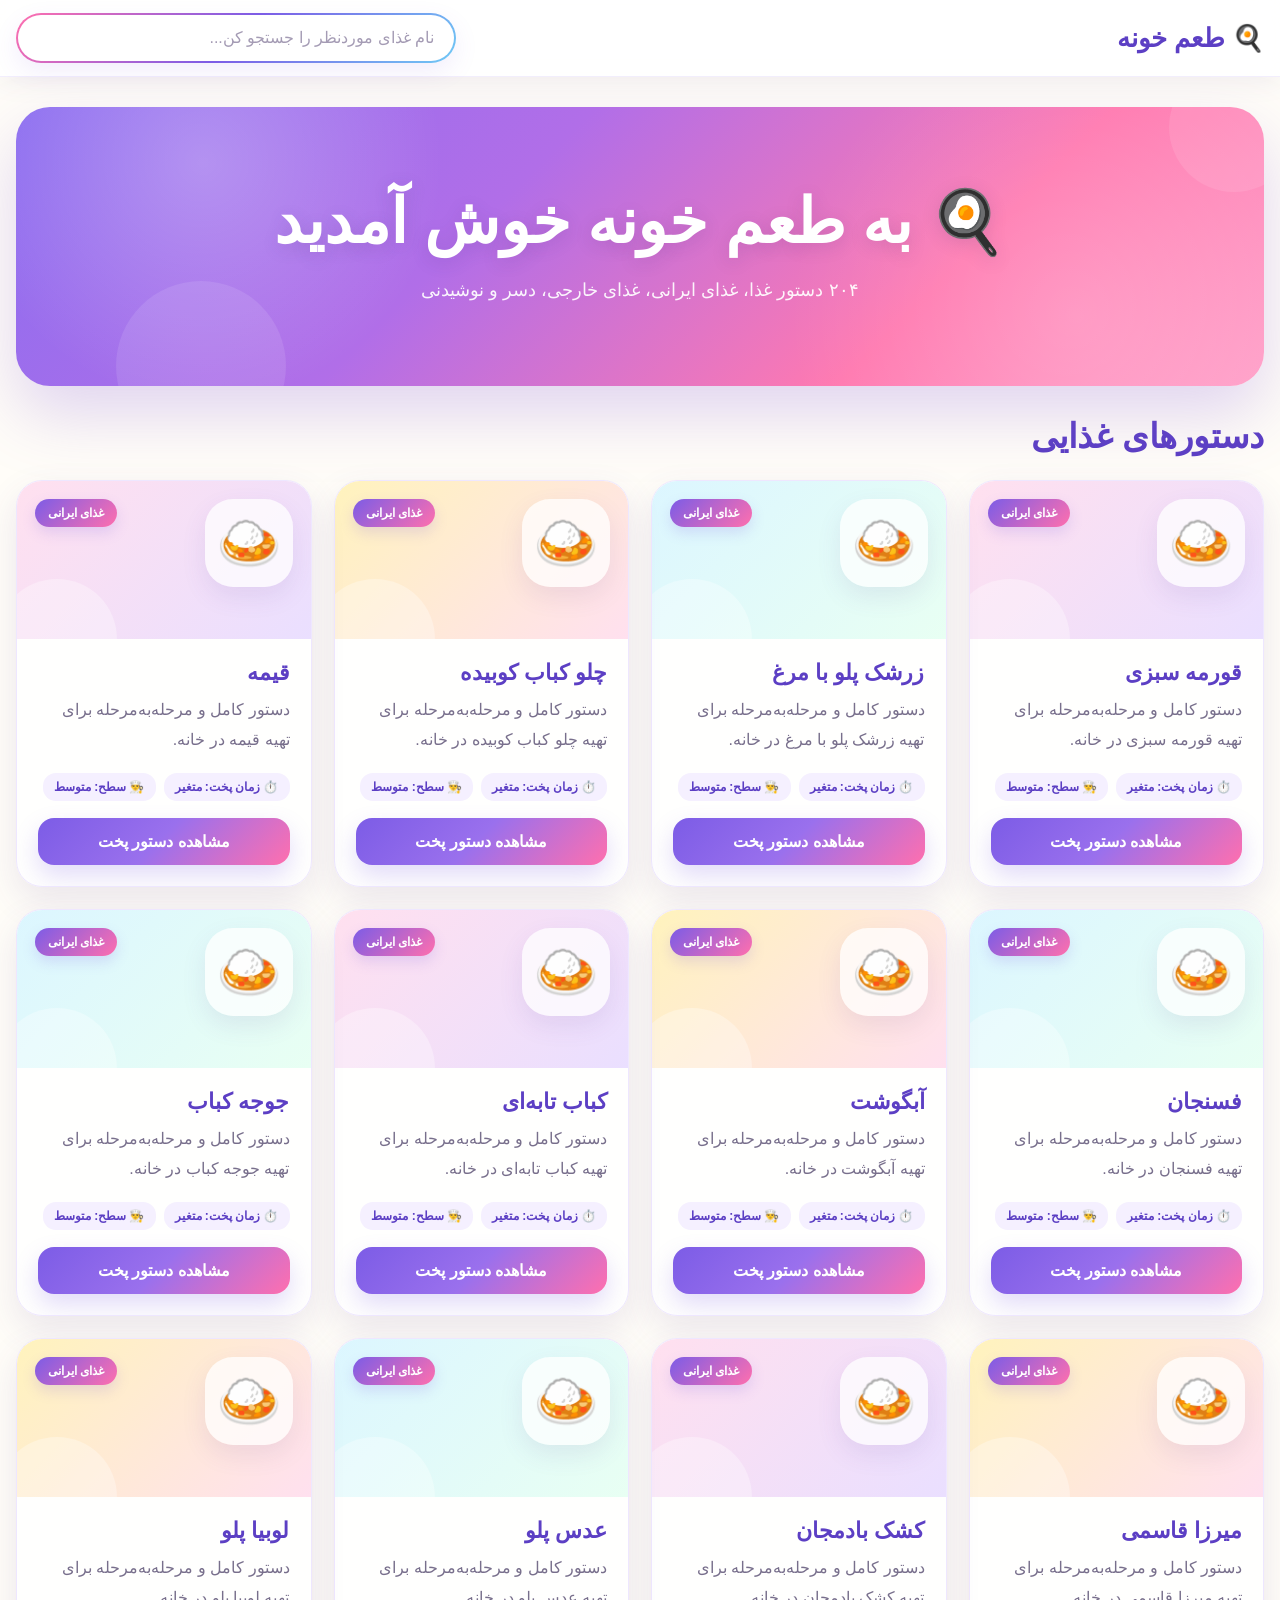
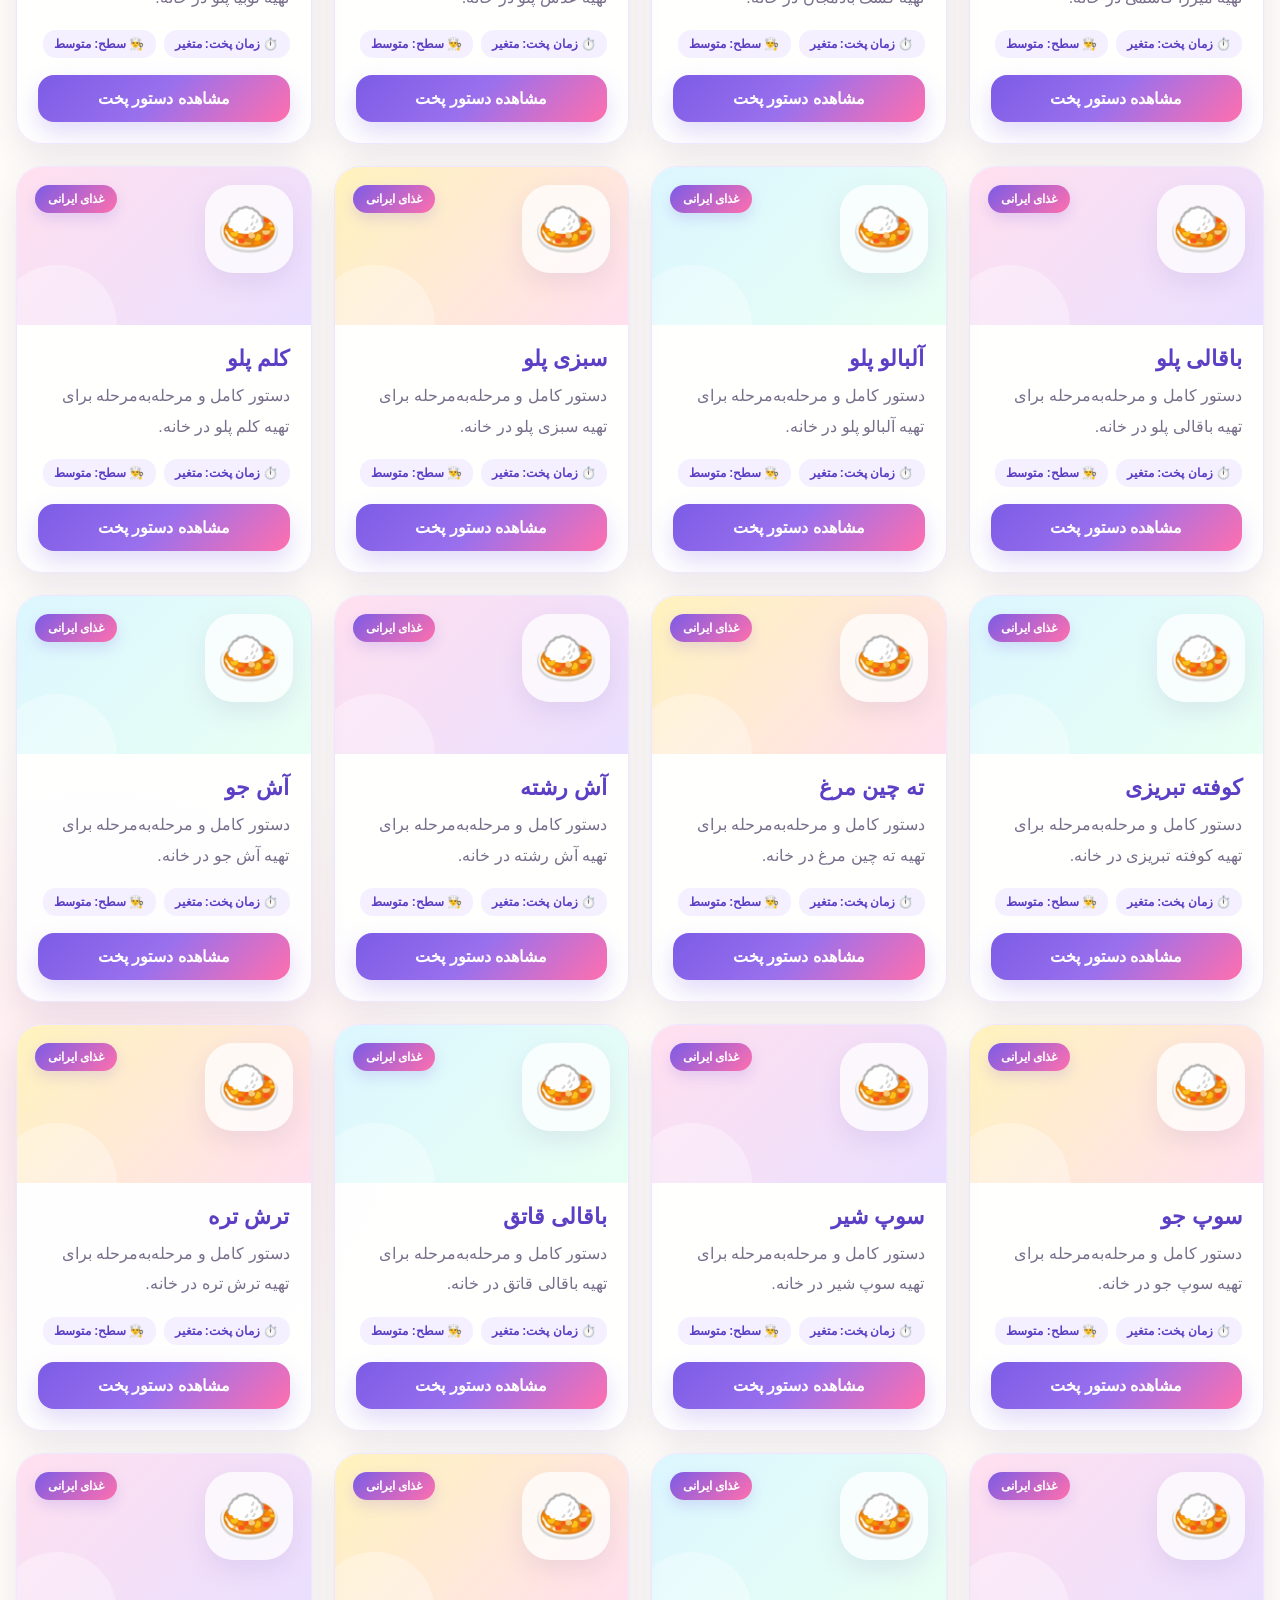
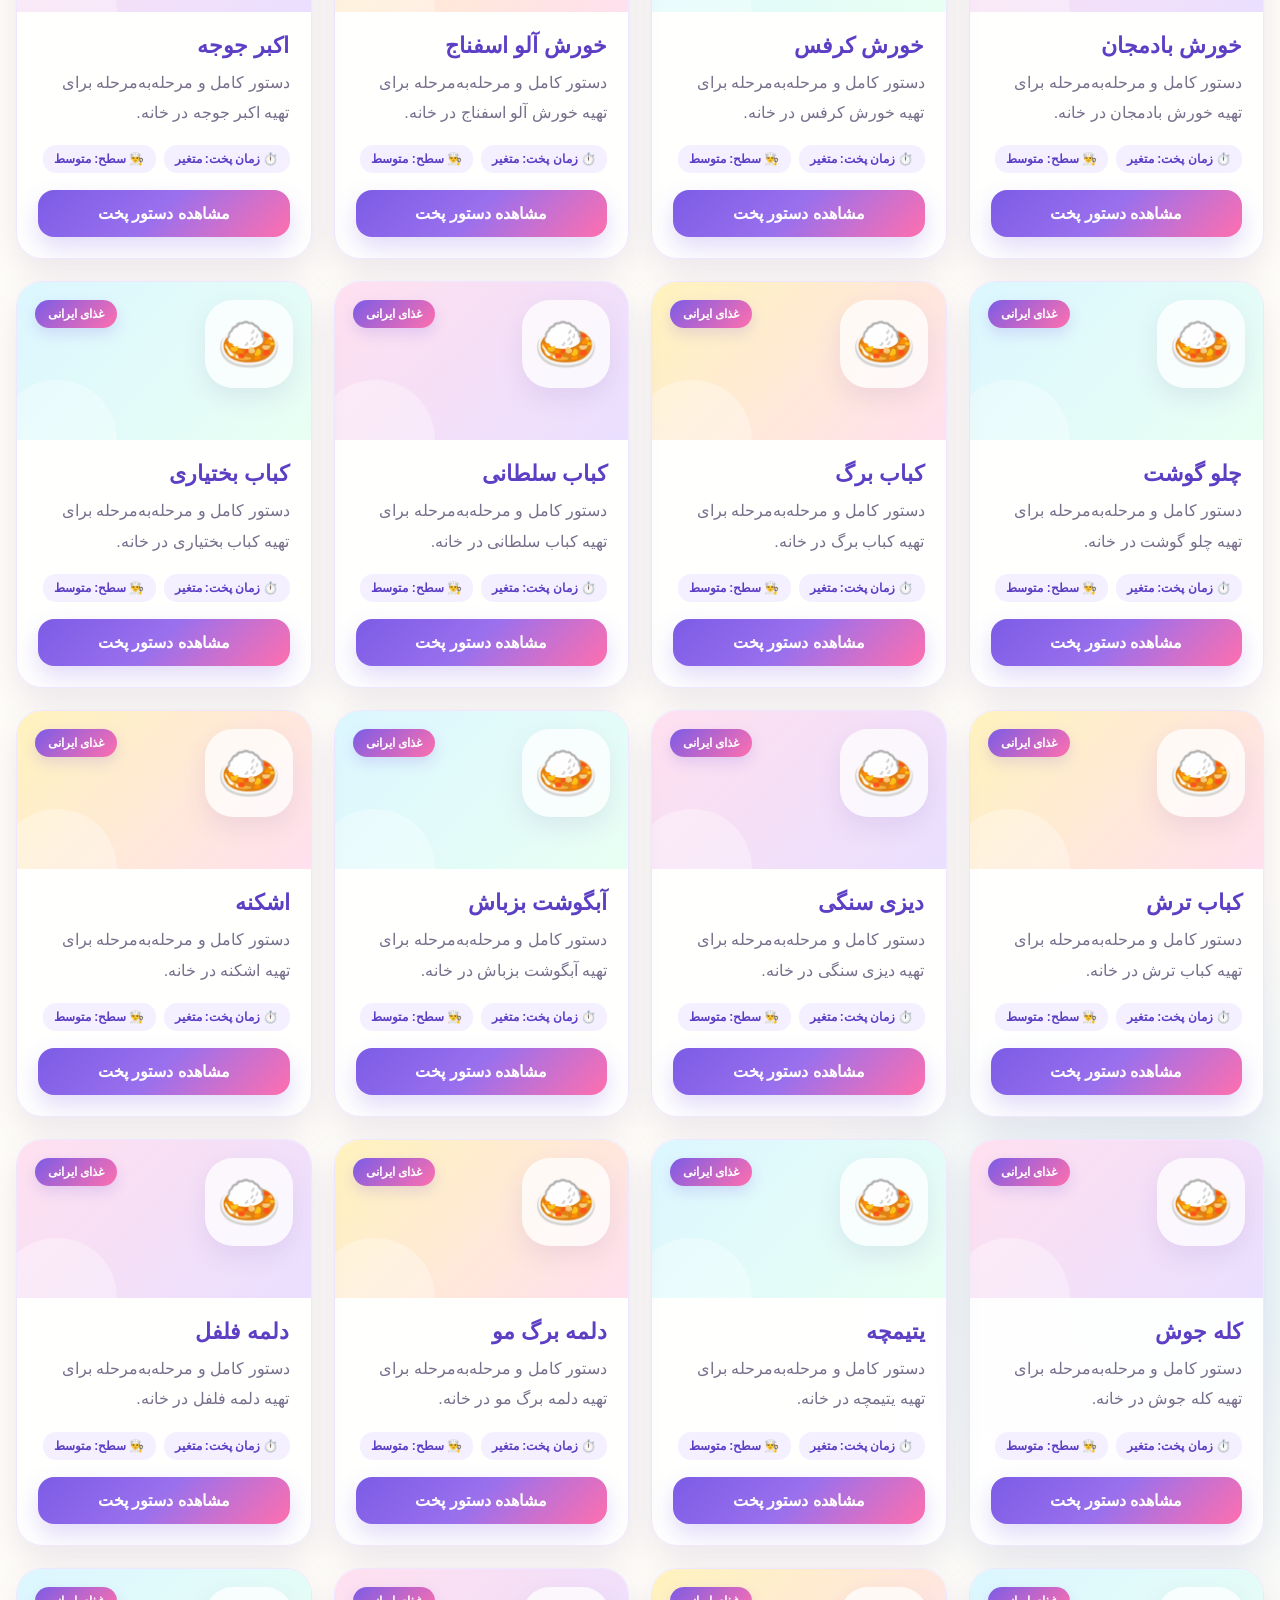
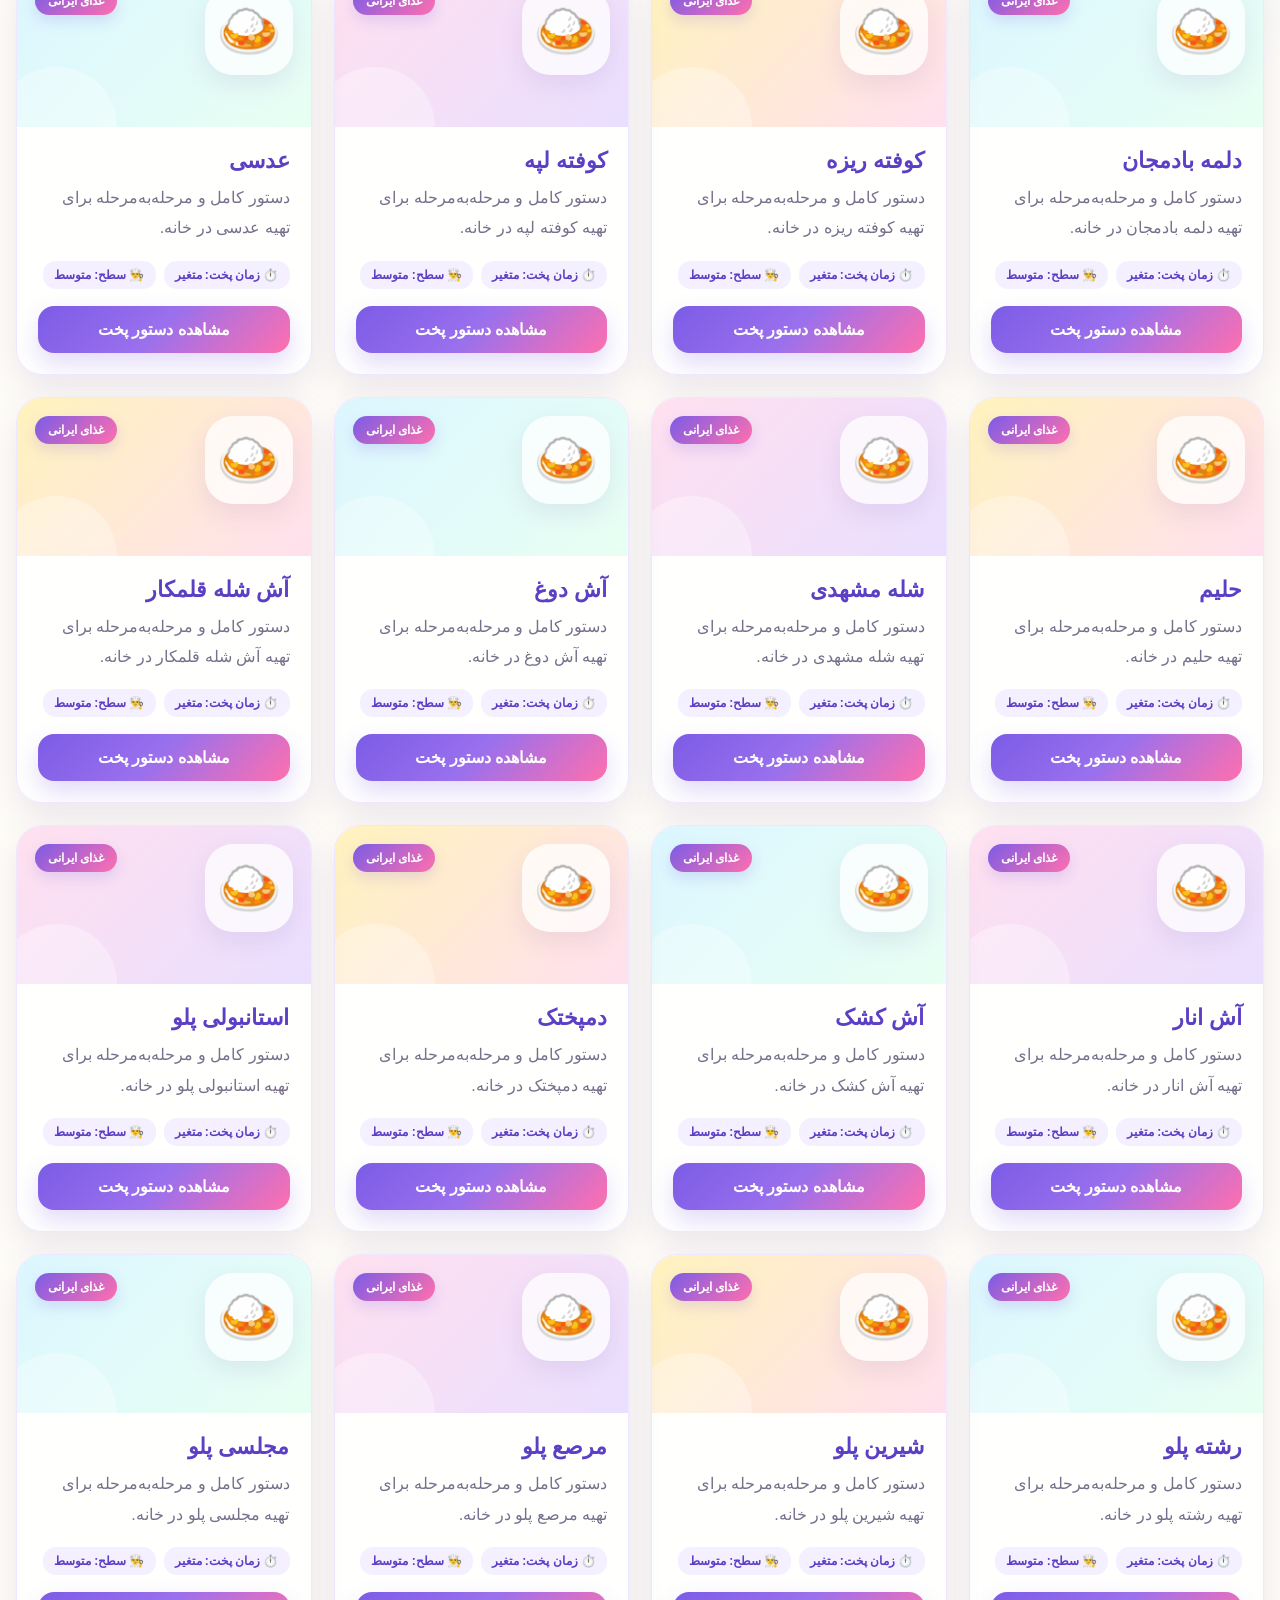
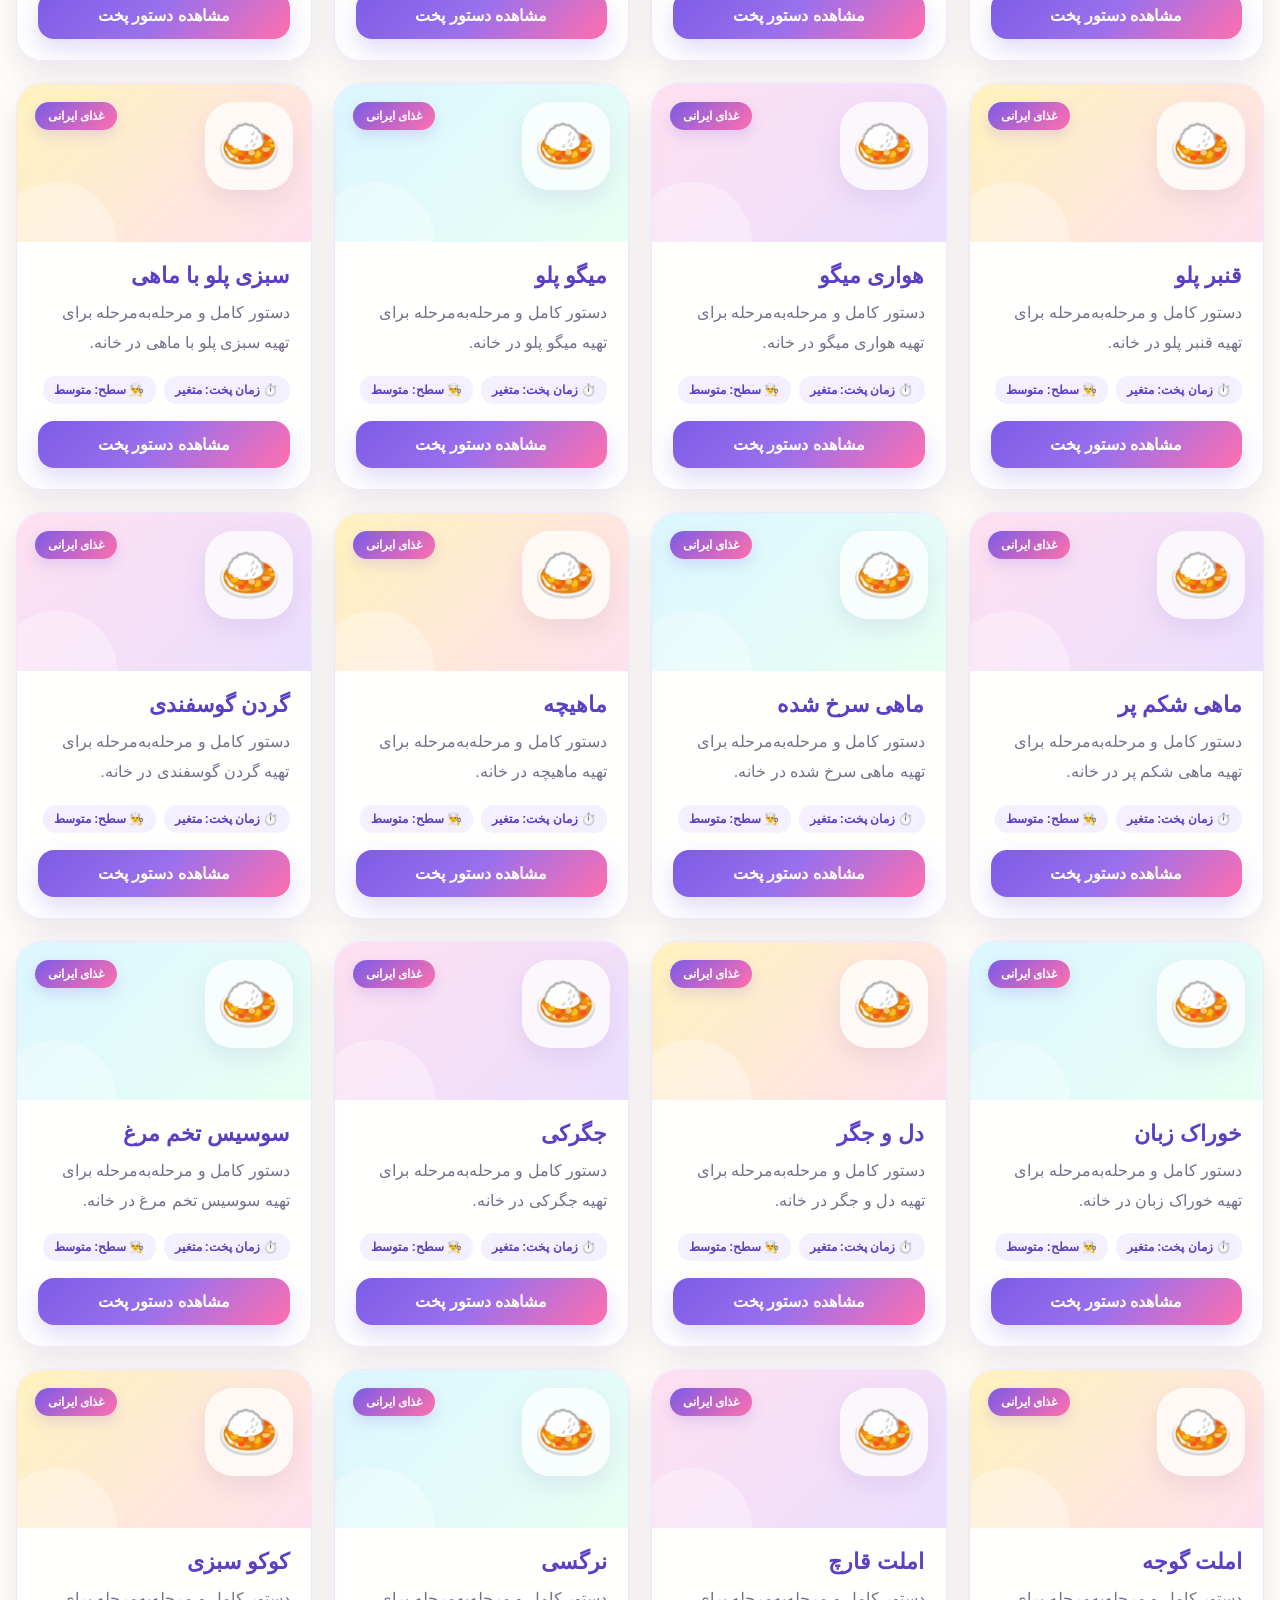
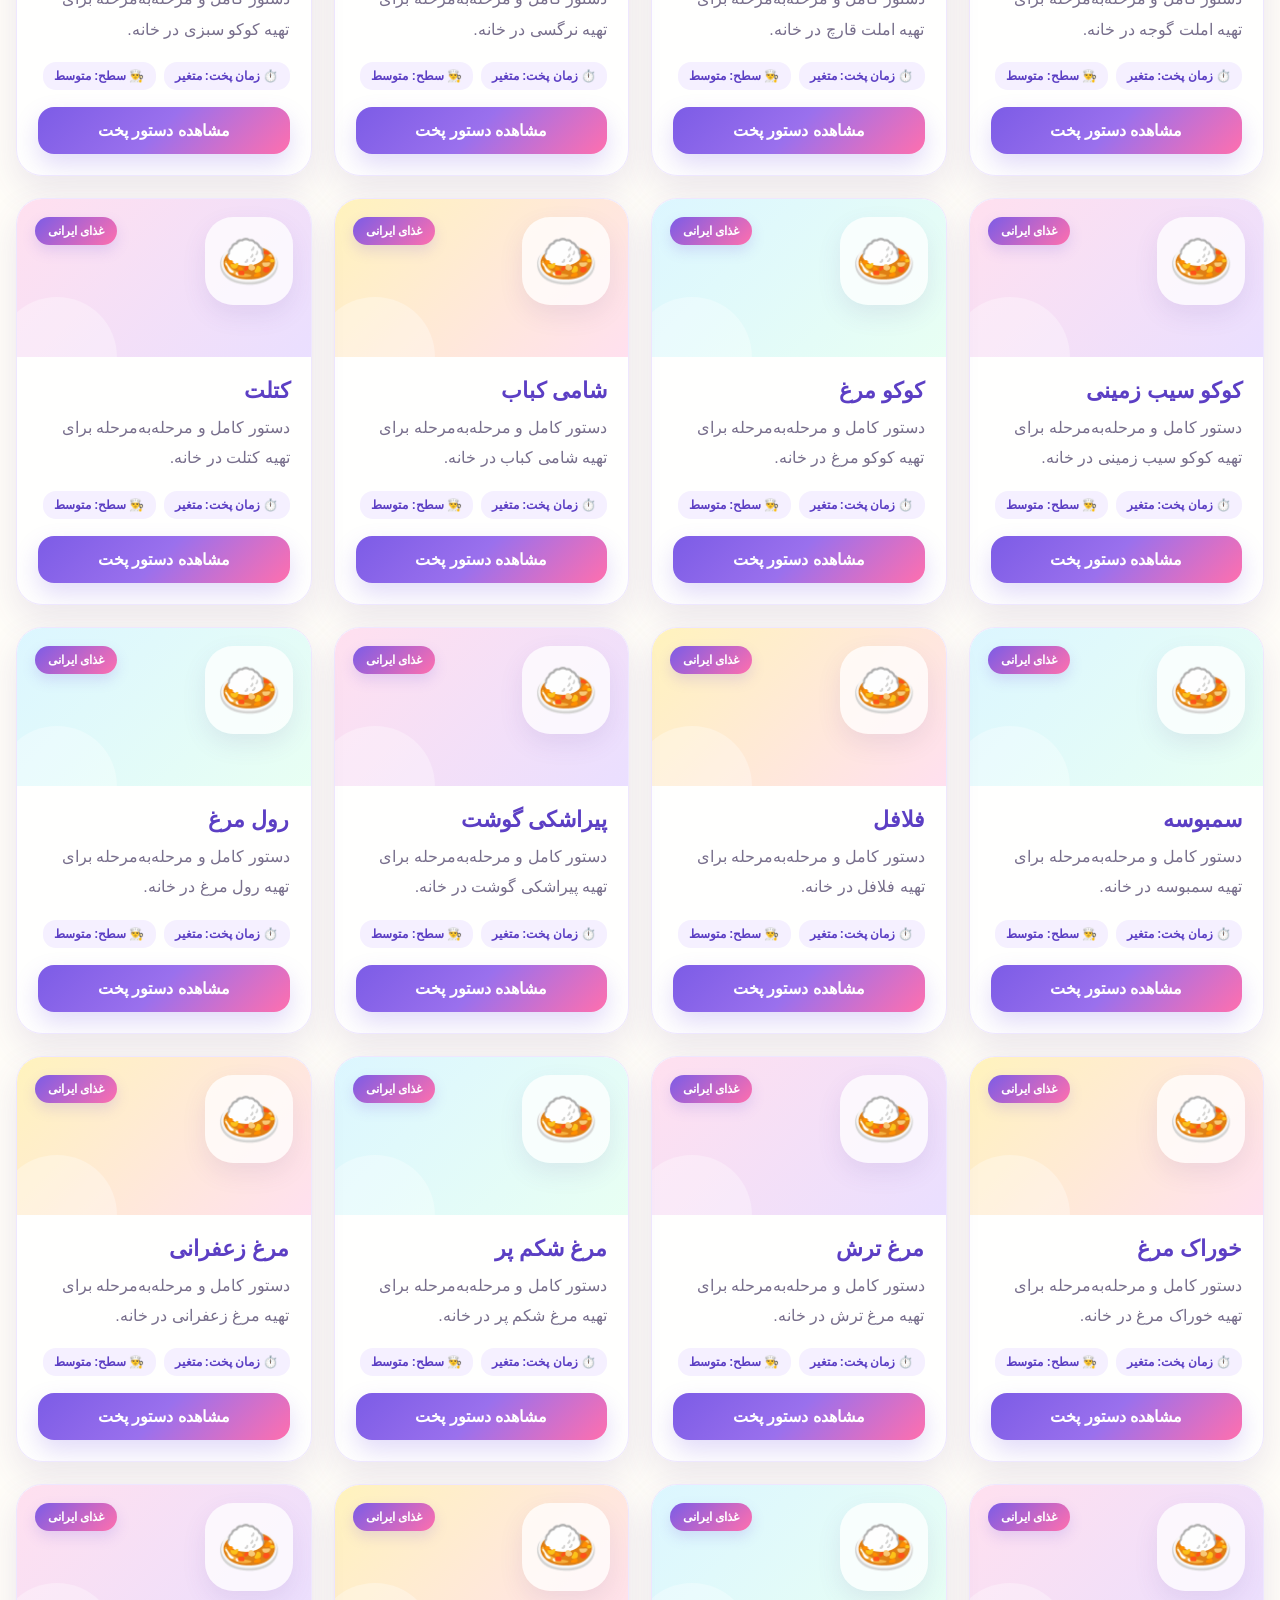
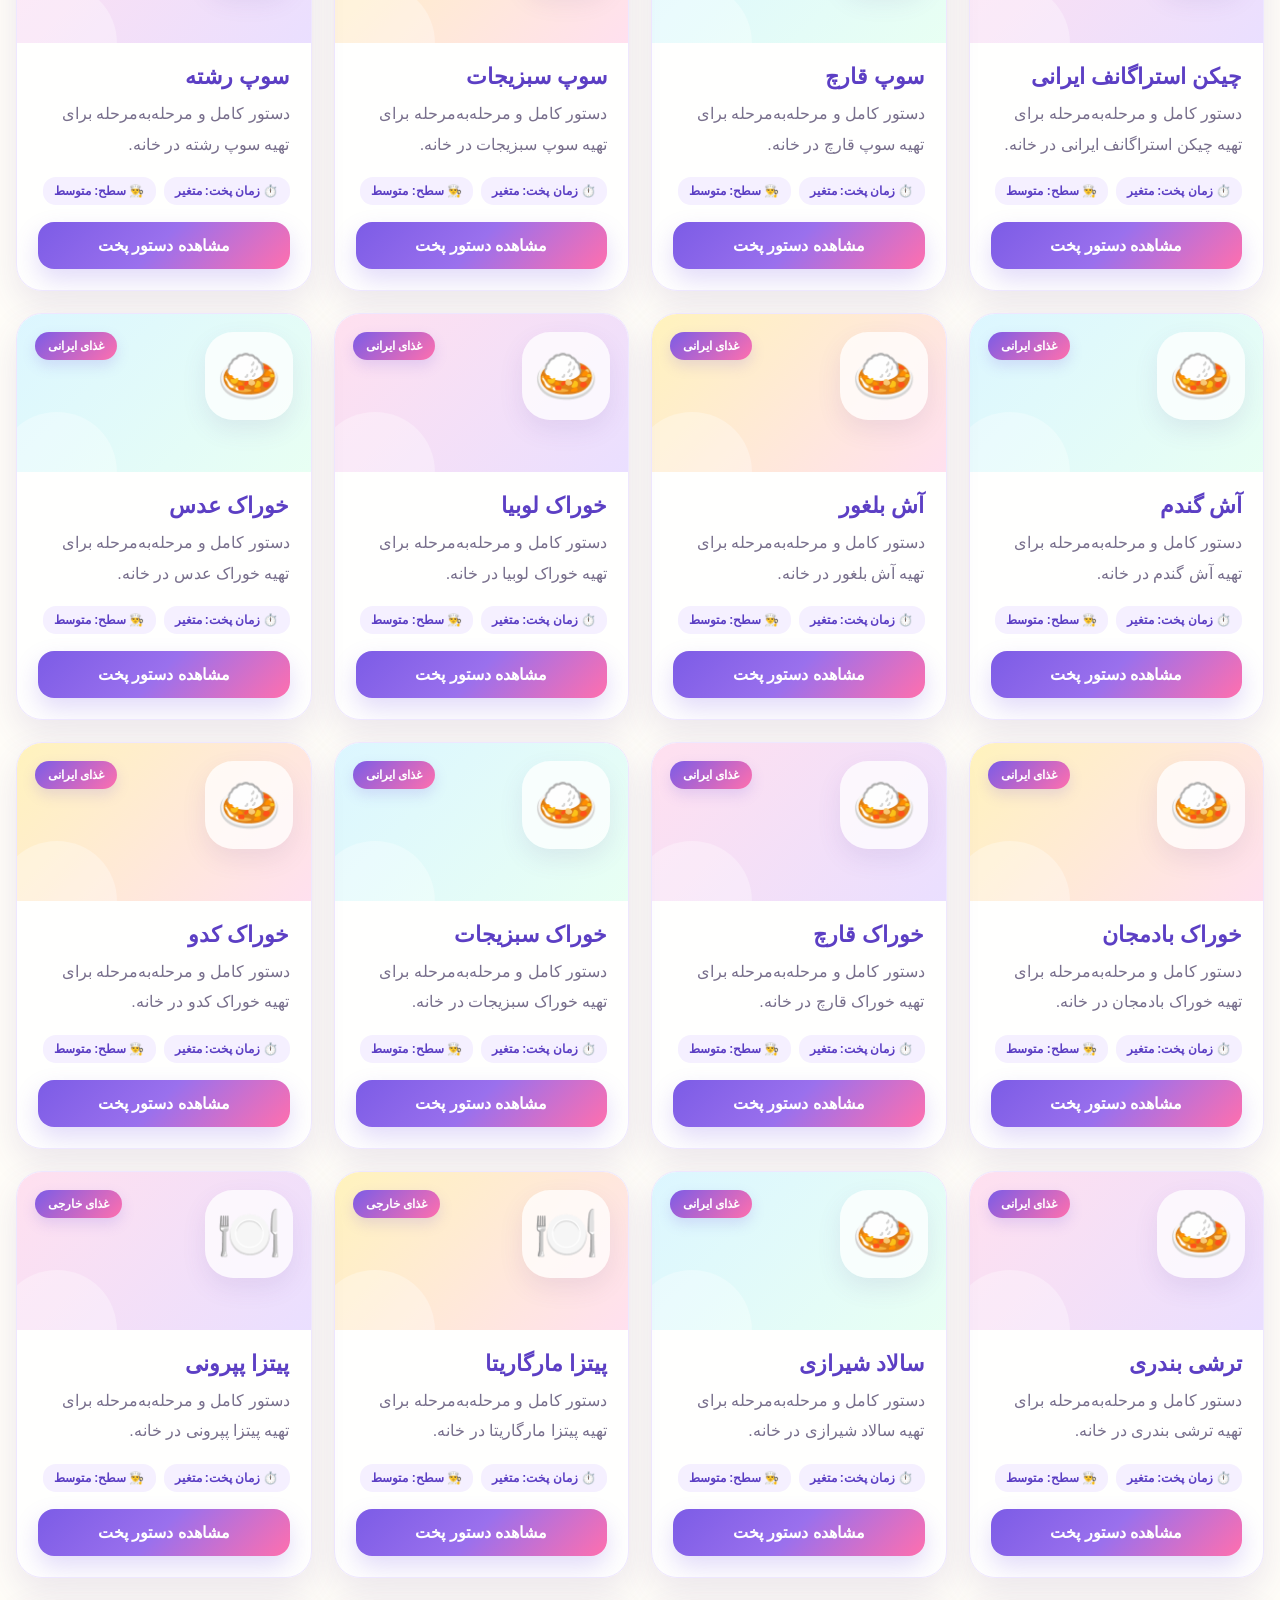
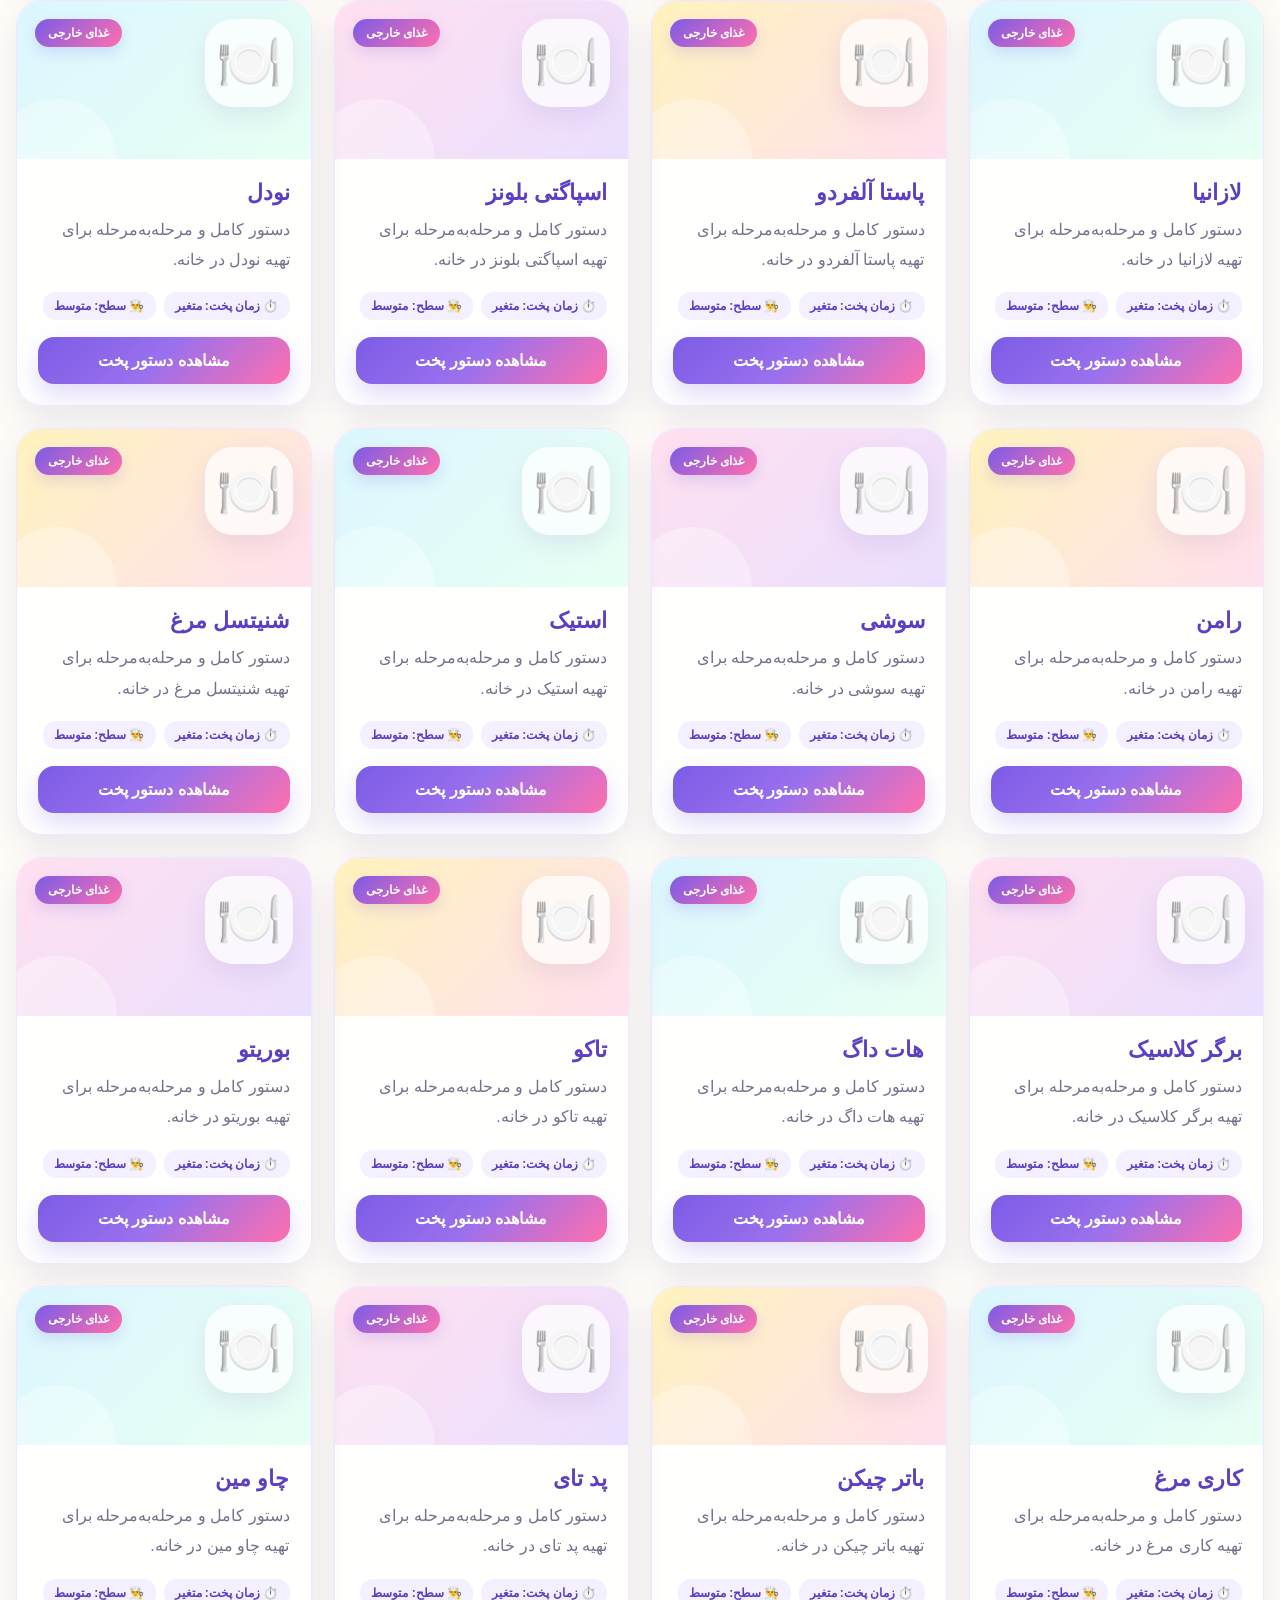
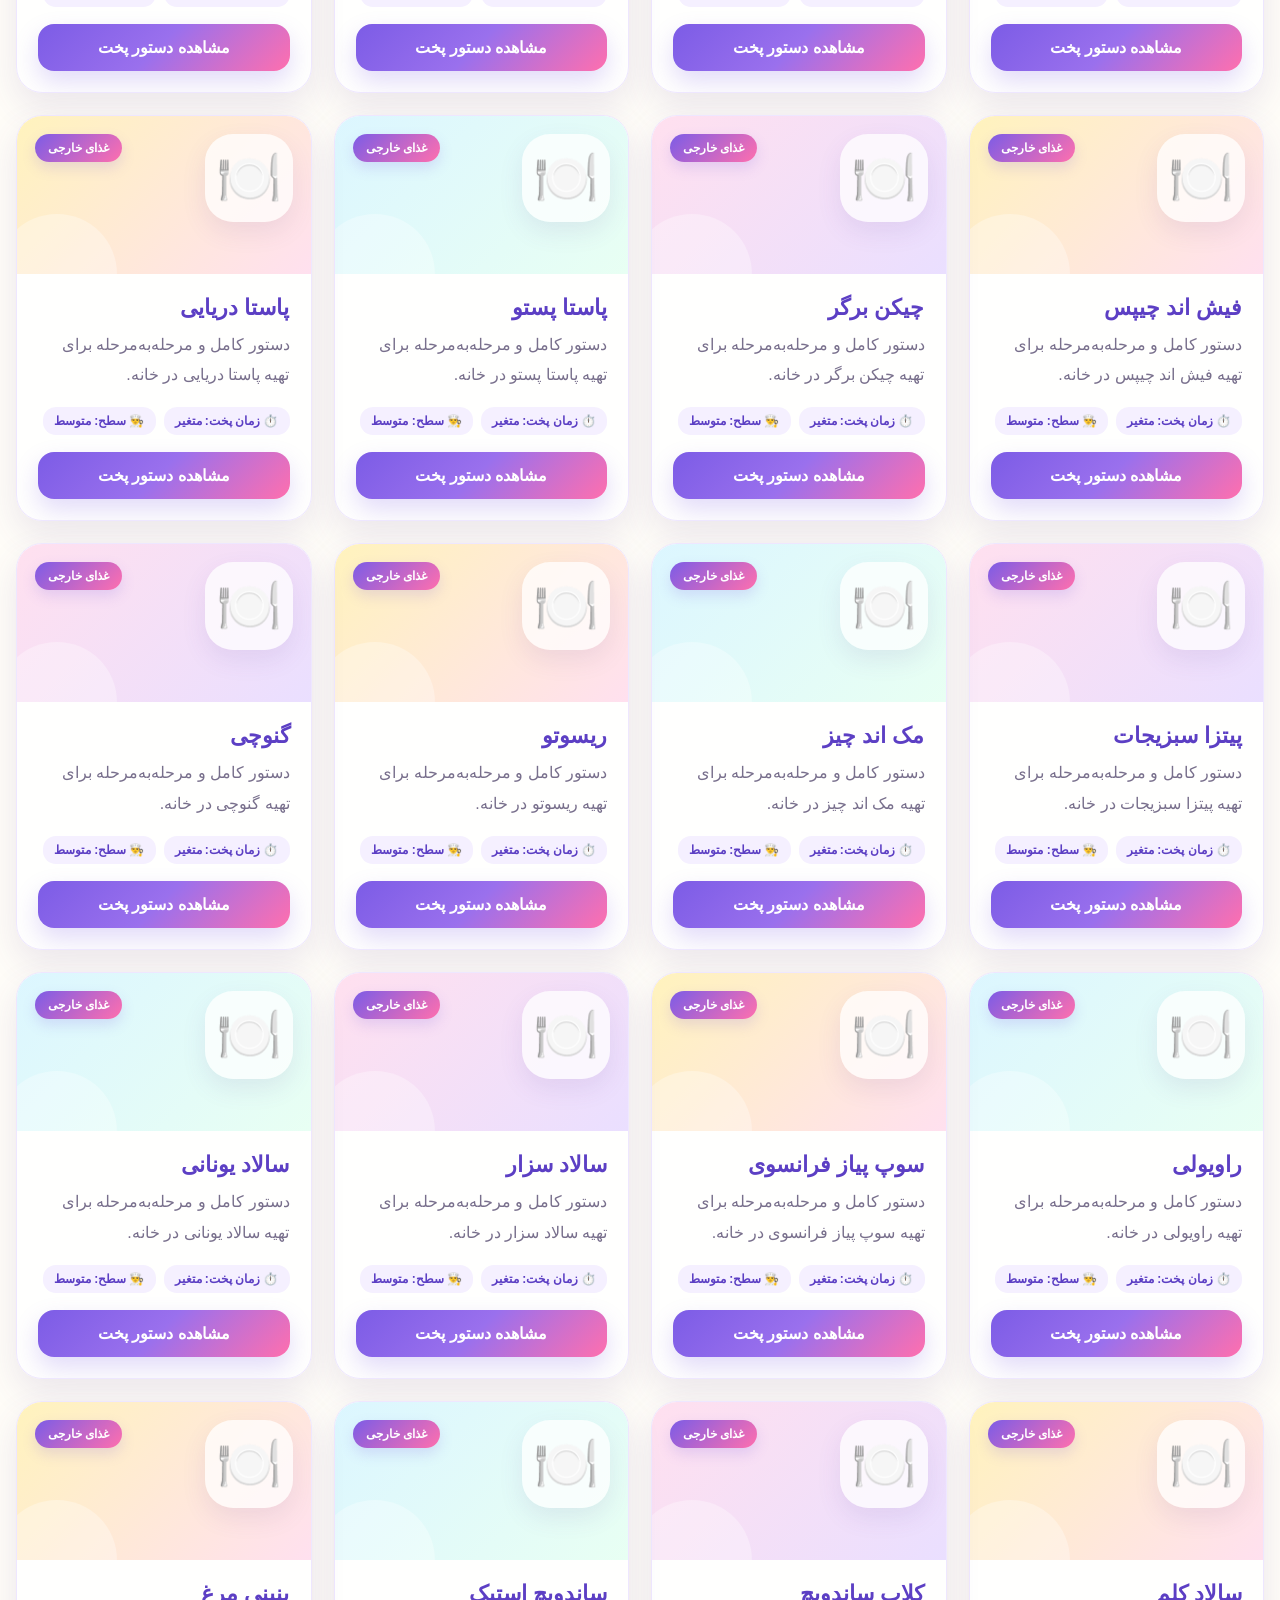
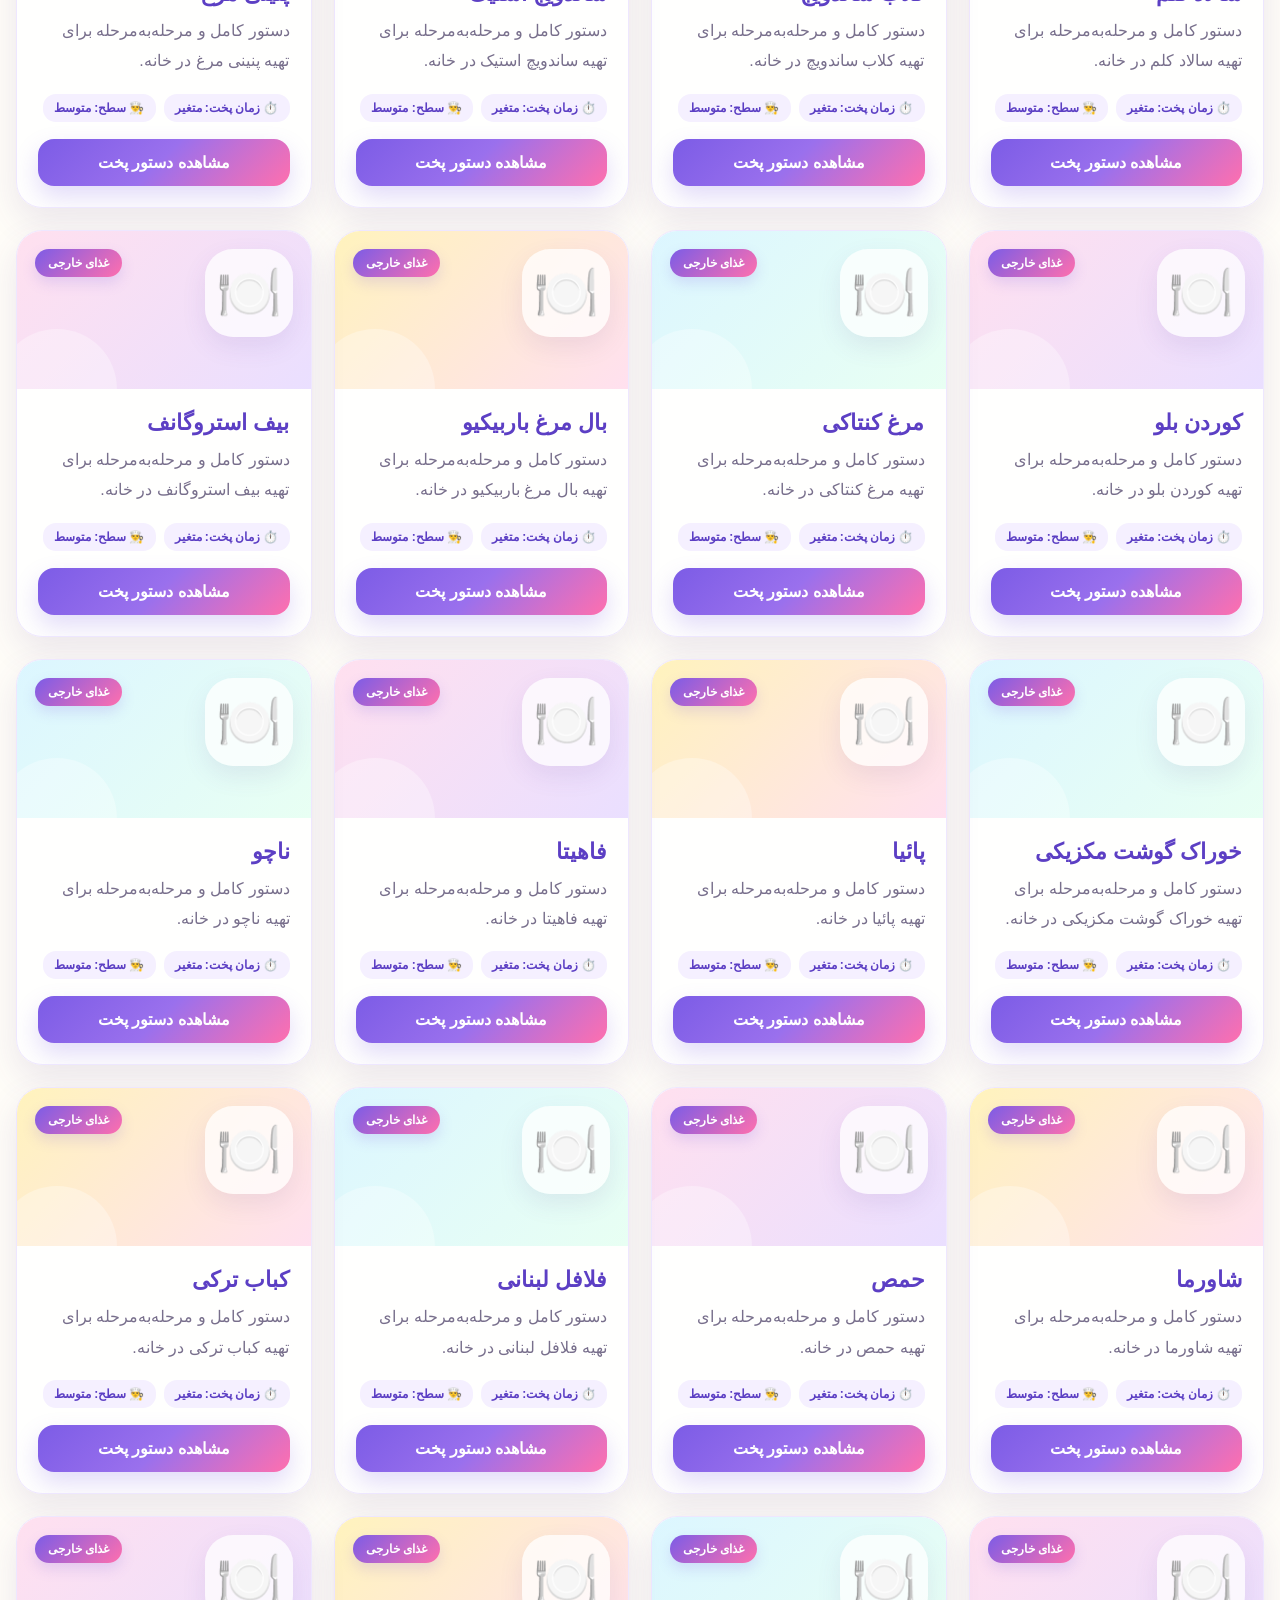
==== commit 1b78c22d: "Update index.html" ====
--- a/index.html
+++ b/index.html
@@ -1,14 +1,19 @@
 <!DOCTYPE html>
 <html lang="fa" dir="rtl">
 <head>
+
+  <meta name="tam-khooneh-version" content="TAMKHOONEH-204-FINAL-ONE-VERSION">
+  <link rel="icon" type="image/svg+xml" href="./logo.svg">
+  <link rel="stylesheet" href="./style.css?v=TAMKHOONEH-204-FINAL-ONE-VERSION">
+
+  <!-- لوگوی سایت: این خط باید داخل head باشد -->
   <meta charset="UTF-8">
   <meta name="viewport" content="width=device-width, initial-scale=1.0">
   <meta name="description" content="طعم خونه؛ ۲۰۴ دستور غذا، دسر و نوشیدنی">
   <title>طعم خونه | دستور غذاهای خوشمزه</title>
 
   <!-- اتصال مستقیم HTML به CSS -->
-  <link rel="stylesheet" href="style.css">
-</head>
+  </head>
 
 <body>
   <header class="site-header">
@@ -3102,6 +3107,7 @@
   </div>
 
   <!-- اتصال مستقیم HTML به JavaScript -->
-  <script src="script.js" defer></script>
+  
+  <script src="./script.js?v=TAMKHOONEH-204-FINAL-ONE-VERSION"></script>
 </body>
 </html>
--- a/style.css
+++ b/style.css
@@ -1,119 +1,530 @@
-/* طعم خونه - style.css */
+/* طعم خونه - تم جدید گوگولی و رنگارنگ */
+
 :root{
-  --navy:#14213d;
-  --navy2:#263b67;
-  --peach:#f2a28b;
-  --peach-light:#ffe0d5;
-  --cream:#fff8f4;
+  --purple:#7c5ce6;
+  --purple-dark:#5c3fc4;
+  --pink:#ff6fae;
+  --pink-light:#ffe1ef;
+  --sky:#dff4ff;
+  --sky-strong:#6fc9f5;
+  --mint:#d9f8e8;
+  --mint-strong:#39b982;
+  --yellow:#fff0a8;
+  --cream:#fffdf8;
   --white:#ffffff;
-  --text:#17233c;
-  --muted:#667085;
-  --border:#f3d8cf;
-}
+  --text:#3d3555;
+  --muted:#786f8c;
+  --border:#eee7ff;
+  --shadow:0 14px 35px rgba(91,69,150,.12);
+}
+
 *{box-sizing:border-box}
-html{scroll-behavior:smooth}
+
+html{
+  scroll-behavior:smooth;
+}
+
 body{
-  margin:0;min-height:100vh;overflow-x:hidden;
-  font-family:Tahoma,Arial,sans-serif;color:var(--text);
-  background:radial-gradient(circle at top right,rgba(242,162,139,.18),transparent 30rem),var(--cream);
-}
+  margin:0;
+  min-height:100vh;
+  overflow-x:hidden;
+  font-family:Tahoma,Arial,sans-serif;
+  color:var(--text);
+  background:
+    radial-gradient(circle at 8% 12%,rgba(255,111,174,.13),transparent 23rem),
+    radial-gradient(circle at 92% 20%,rgba(111,201,245,.18),transparent 25rem),
+    radial-gradient(circle at 50% 90%,rgba(57,185,130,.10),transparent 24rem),
+    var(--cream);
+}
+
+/* ================= HEADER ================= */
+
 .site-header{
-  position:sticky;top:0;z-index:1000;
-  background:rgba(20,33,61,.96);backdrop-filter:blur(14px);
-  box-shadow:0 6px 24px rgba(0,0,0,.16);
-}
+  position:sticky;
+  top:0;
+  z-index:1000;
+  background:rgba(255,255,255,.88);
+  backdrop-filter:blur(16px);
+  border-bottom:1px solid rgba(124,92,230,.10);
+  box-shadow:0 5px 24px rgba(75,53,130,.08);
+}
+
 .header-container{
-  width:min(1300px,calc(100% - 32px));min-height:76px;margin:auto;
-  display:flex;align-items:center;justify-content:space-between;gap:20px;
-}
-.site-logo{color:#fff;text-decoration:none;font-size:26px;font-weight:900}
+  width:min(1300px,calc(100% - 32px));
+  min-height:76px;
+  margin:auto;
+  display:flex;
+  align-items:center;
+  justify-content:space-between;
+  gap:20px;
+}
+
+.site-logo{
+  display:flex;
+  align-items:center;
+  gap:8px;
+  color:var(--purple-dark);
+  text-decoration:none;
+  font-size:26px;
+  font-weight:900;
+  transition:.25s;
+}
+
+.site-logo:hover{
+  transform:scale(1.04) rotate(-1deg);
+}
+
 #searchInput{
-  width:min(430px,58vw);border:0;outline:none;border-radius:999px;
-  padding:13px 18px;font:inherit;box-shadow:0 8px 20px rgba(0,0,0,.12);
-}
-#searchInput:focus{box-shadow:0 0 0 4px rgba(242,162,139,.32)}
+  width:min(440px,58vw);
+  border:2px solid transparent;
+  outline:none;
+  border-radius:999px;
+  padding:14px 20px;
+  font:inherit;
+  color:var(--text);
+  background:linear-gradient(var(--white),var(--white)) padding-box,
+             linear-gradient(135deg,var(--pink),var(--purple),var(--sky-strong)) border-box;
+  box-shadow:0 9px 24px rgba(124,92,230,.10);
+  transition:.25s;
+}
+
+#searchInput::placeholder{
+  color:#a49bb4;
+}
+
+#searchInput:focus{
+  transform:translateY(-1px);
+  box-shadow:0 12px 30px rgba(124,92,230,.18);
+}
+
+/* ================= HERO ================= */
+
 .hero-section{
-  width:min(1300px,calc(100% - 32px));margin:30px auto;padding:70px 25px;
-  text-align:center;color:#fff;border-radius:32px;
-  background:linear-gradient(135deg,var(--navy),var(--navy2));
-  box-shadow:0 24px 60px rgba(20,33,61,.2);
-}
-.hero-section h1{margin:0 0 12px;font-size:clamp(32px,6vw,60px)}
-.hero-section p{margin:0;color:var(--peach-light);font-size:18px}
-.recipes-section{width:min(1300px,calc(100% - 32px));margin:0 auto 70px}
-.recipes-section>h2{font-size:32px;color:var(--navy)}
-.recipes-grid{display:grid;grid-template-columns:repeat(auto-fit,minmax(250px,1fr));gap:20px}
+  width:min(1300px,calc(100% - 32px));
+  margin:30px auto;
+  padding:78px 25px;
+  text-align:center;
+  color:#fff;
+  border-radius:34px;
+  position:relative;
+  overflow:hidden;
+  background:
+    radial-gradient(circle at 15% 20%,rgba(255,255,255,.25),transparent 15rem),
+    radial-gradient(circle at 85% 75%,rgba(255,255,255,.16),transparent 18rem),
+    linear-gradient(135deg,#8b6df0 0%,#b16ee8 38%,#ff79b0 72%,#ff9fc8 100%);
+  box-shadow:0 28px 65px rgba(133,92,214,.25);
+}
+
+.hero-section::before,
+.hero-section::after{
+  content:"";
+  position:absolute;
+  width:130px;
+  height:130px;
+  border-radius:50%;
+  background:rgba(255,255,255,.10);
+}
+
+.hero-section::before{
+  top:-45px;
+  right:-35px;
+}
+
+.hero-section::after{
+  bottom:-65px;
+  left:8%;
+  width:170px;
+  height:170px;
+}
+
+.hero-section h1{
+  position:relative;
+  z-index:1;
+  margin:0 0 14px;
+  font-size:clamp(34px,6vw,62px);
+  text-shadow:0 4px 18px rgba(65,37,105,.15);
+}
+
+.hero-section p{
+  position:relative;
+  z-index:1;
+  margin:0;
+  color:rgba(255,255,255,.92);
+  font-size:18px;
+  line-height:2;
+}
+
+/* ================= RECIPES ================= */
+
+.recipes-section{
+  width:min(1300px,calc(100% - 32px));
+  margin:0 auto 75px;
+}
+
+.recipes-section>h2{
+  margin:10px 0 24px;
+  color:var(--purple-dark);
+  font-size:34px;
+}
+
+.recipes-grid{
+  display:grid;
+  grid-template-columns:repeat(auto-fit,minmax(250px,1fr));
+  gap:22px;
+}
+
 .recipe-card{
-  overflow:hidden;background:#fff;border:1px solid var(--border);border-radius:24px;
-  box-shadow:0 10px 28px rgba(20,33,61,.09);transition:.25s;
-}
-.recipe-card:hover{transform:translateY(-7px);box-shadow:0 22px 45px rgba(20,33,61,.16)}
-.recipe-card[hidden]{display:none!important}
+  overflow:hidden;
+  position:relative;
+  background:rgba(255,255,255,.92);
+  border:1px solid var(--border);
+  border-radius:26px;
+  box-shadow:var(--shadow);
+  transition:transform .25s ease,box-shadow .25s ease;
+}
+
+.recipe-card:hover{
+  transform:translateY(-9px) scale(1.01);
+  box-shadow:0 24px 48px rgba(105,76,175,.19);
+}
+
 .recipe-top{
-  min-height:150px;padding:18px;display:flex;align-items:flex-start;
-  justify-content:space-between;background:linear-gradient(135deg,var(--peach-light),#ffd0c0);
-}
+  min-height:158px;
+  padding:18px;
+  display:flex;
+  align-items:flex-start;
+  justify-content:space-between;
+  background:linear-gradient(135deg,var(--pink-light),var(--sky));
+  position:relative;
+  overflow:hidden;
+}
+
+.recipe-card:nth-child(3n+1) .recipe-top{
+  background:linear-gradient(135deg,#ffe0ef,#eadfff);
+}
+
+.recipe-card:nth-child(3n+2) .recipe-top{
+  background:linear-gradient(135deg,#dcf6ff,#e8fff3);
+}
+
+.recipe-card:nth-child(3n) .recipe-top{
+  background:linear-gradient(135deg,#fff3bd,#ffe0ef);
+}
+
+.recipe-top::after{
+  content:"";
+  position:absolute;
+  width:120px;
+  height:120px;
+  border-radius:50%;
+  background:rgba(255,255,255,.30);
+  bottom:-60px;
+  left:-20px;
+}
+
 .recipe-emoji{
-  width:84px;height:84px;display:grid;place-items:center;border-radius:25px;
-  font-size:52px;background:rgba(255,255,255,.72);
-}
-.recipe-category,.modal-recipe-category{
-  padding:6px 12px;border-radius:999px;color:#fff;background:var(--navy);font-size:12px;
-}
-.recipe-body{padding:20px}
-.recipe-body h2{margin:0 0 8px;color:var(--navy);font-size:21px}
-.recipe-body p{margin:0;color:var(--muted);line-height:1.9}
-.recipe-info{display:flex;flex-wrap:wrap;gap:8px;margin:16px 0}
+  position:relative;
+  z-index:2;
+  width:88px;
+  height:88px;
+  display:grid;
+  place-items:center;
+  border-radius:28px;
+  font-size:53px;
+  background:rgba(255,255,255,.75);
+  box-shadow:0 10px 24px rgba(98,71,160,.10);
+  transition:.25s;
+}
+
+.recipe-card:hover .recipe-emoji{
+  transform:rotate(-6deg) scale(1.09);
+}
+
+.recipe-category,
+.modal-recipe-category{
+  position:relative;
+  z-index:2;
+  padding:7px 13px;
+  border-radius:999px;
+  color:#fff;
+  background:linear-gradient(135deg,var(--purple),var(--pink));
+  font-size:12px;
+  font-weight:bold;
+  box-shadow:0 6px 14px rgba(124,92,230,.18);
+}
+
+.recipe-body{
+  padding:21px;
+}
+
+.recipe-body h2{
+  margin:0 0 9px;
+  color:var(--purple-dark);
+  font-size:22px;
+}
+
+.recipe-body p{
+  margin:0;
+  color:var(--muted);
+  line-height:1.9;
+}
+
+.recipe-info{
+  display:flex;
+  flex-wrap:wrap;
+  gap:8px;
+  margin:17px 0;
+}
+
 .recipe-info span{
-  padding:6px 10px;border-radius:12px;background:#fff0ea;color:var(--navy);font-size:12px;
-}
+  padding:7px 11px;
+  border-radius:13px;
+  background:#f5f0ff;
+  color:var(--purple-dark);
+  font-size:12px;
+  font-weight:bold;
+}
+
 .view-recipe-btn{
-  width:100%;border:0;border-radius:15px;padding:14px;color:var(--navy);
-  background:linear-gradient(135deg,var(--peach),#ffb59f);
-  font:inherit;font-weight:900;cursor:pointer;pointer-events:auto;
-  box-shadow:0 10px 22px rgba(242,162,139,.28);transition:.2s;
-}
-.view-recipe-btn:hover{transform:translateY(-2px);filter:brightness(1.04)}
+  width:100%;
+  border:0;
+  border-radius:16px;
+  padding:14px;
+  color:#fff;
+  background:linear-gradient(135deg,var(--purple),#9a70ed 48%,var(--pink));
+  font:inherit;
+  font-weight:900;
+  cursor:pointer;
+  box-shadow:0 11px 24px rgba(124,92,230,.22);
+  transition:.25s;
+}
+
+.view-recipe-btn:hover{
+  transform:translateY(-3px);
+  box-shadow:0 16px 30px rgba(255,111,174,.25);
+  filter:brightness(1.04);
+}
+
+.view-recipe-btn:active{
+  transform:translateY(0) scale(.98);
+}
+
+/* ================= MODAL ================= */
+
 .recipe-modal{
-  display:none;position:fixed;inset:0;z-index:9999;padding:18px;
-  align-items:center;justify-content:center;
-}
-.recipe-modal.active{display:flex}
+  display:none;
+  position:fixed;
+  inset:0;
+  z-index:9999;
+  padding:18px;
+  align-items:center;
+  justify-content:center;
+}
+
+.recipe-modal.active{
+  display:flex;
+}
+
 .modal-backdrop{
-  position:absolute;inset:0;background:rgba(8,15,30,.74);backdrop-filter:blur(7px);
-}
+  position:absolute;
+  inset:0;
+  background:rgba(53,37,82,.68);
+  backdrop-filter:blur(9px);
+}
+
 .modal-panel{
-  position:relative;z-index:2;width:min(900px,100%);max-height:90vh;overflow-y:auto;
-  padding:35px;border-radius:28px;background:#fff;
-  box-shadow:0 35px 100px rgba(0,0,0,.35);
-}
+  position:relative;
+  z-index:2;
+  width:min(900px,100%);
+  max-height:90vh;
+  overflow-y:auto;
+  padding:36px;
+  border-radius:30px;
+  background:linear-gradient(180deg,#fff,#fffcff);
+  box-shadow:0 35px 100px rgba(35,20,60,.38);
+  scrollbar-width:thin;
+  scrollbar-color:var(--pink) #f5efff;
+}
+
 .close-modal{
-  position:absolute;top:15px;left:15px;width:44px;height:44px;border:0;border-radius:50%;
-  color:#fff;background:var(--navy);font-size:28px;cursor:pointer;
-}
-.modal-recipe-header{text-align:center;padding:15px 10px 28px;border-bottom:1px solid var(--border)}
-.modal-recipe-emoji{font-size:72px}
-.modal-recipe-header h2{margin:12px 0;color:var(--navy);font-size:34px}
-.modal-recipe-header p{color:var(--muted)}
-.recipe-detail-section{margin-top:28px}
-.recipe-detail-section h3{color:var(--navy);border-right:5px solid var(--peach);padding-right:10px}
-.ingredients-list{margin:0;padding:18px 40px;border-radius:18px;background:#fff1ec}
-.ingredients-list li{margin:8px 0}
-.cooking-steps{display:grid;gap:12px}
+  position:absolute;
+  top:15px;
+  left:15px;
+  z-index:5;
+  width:46px;
+  height:46px;
+  border:0;
+  border-radius:50%;
+  color:#fff;
+  background:linear-gradient(135deg,var(--purple),var(--pink));
+  font-size:29px;
+  cursor:pointer;
+  box-shadow:0 8px 18px rgba(124,92,230,.24);
+  transition:.2s;
+}
+
+.close-modal:hover{
+  transform:rotate(90deg) scale(1.08);
+}
+
+.modal-recipe-header{
+  text-align:center;
+  padding:18px 50px 30px;
+  border-bottom:2px dashed #eadfff;
+}
+
+.modal-recipe-emoji{
+  font-size:78px;
+  margin-bottom:8px;
+}
+
+.modal-recipe-header h2{
+  margin:13px 0;
+  color:var(--purple-dark);
+  font-size:36px;
+}
+
+.modal-recipe-header p{
+  margin:0;
+  color:var(--muted);
+  line-height:1.9;
+}
+
+.recipe-detail-section{
+  margin-top:30px;
+}
+
+.recipe-detail-section h3{
+  display:flex;
+  align-items:center;
+  gap:8px;
+  color:var(--purple-dark);
+  border-right:6px solid var(--pink);
+  padding-right:11px;
+  font-size:23px;
+}
+
+.ingredients-list{
+  margin:0;
+  padding:20px 42px;
+  border-radius:20px;
+  background:linear-gradient(135deg,#fff0f7,#f1ecff);
+  border:1px solid #f0e6ff;
+}
+
+.ingredients-list li{
+  margin:10px 0;
+  line-height:1.8;
+}
+
+.cooking-steps{
+  display:grid;
+  gap:13px;
+}
+
 .cooking-step{
-  display:flex;gap:13px;padding:16px;border:1px solid var(--border);
-  border-radius:18px;background:#fffdfc;
-}
+  display:flex;
+  gap:14px;
+  padding:17px;
+  border:1px solid #ebe3fb;
+  border-radius:20px;
+  background:linear-gradient(135deg,#fff,#fbf9ff);
+  box-shadow:0 7px 18px rgba(100,76,150,.05);
+  transition:.2s;
+}
+
+.cooking-step:hover{
+  transform:translateX(-3px);
+  border-color:#d8c7ff;
+}
+
 .step-number{
-  flex:0 0 38px;width:38px;height:38px;display:grid;place-items:center;
-  border-radius:50%;color:#fff;background:var(--navy);font-weight:bold;
-}
-.cooking-step p{margin:0;line-height:2}
-.recipe-modal-open{overflow:hidden}
+  flex:0 0 40px;
+  width:40px;
+  height:40px;
+  display:grid;
+  place-items:center;
+  border-radius:50%;
+  color:#fff;
+  background:linear-gradient(135deg,var(--pink),var(--purple));
+  font-weight:bold;
+  box-shadow:0 6px 14px rgba(124,92,230,.20);
+}
+
+.cooking-step p{
+  margin:0;
+  line-height:2;
+  color:#554c68;
+}
+
+.recipe-modal-open{
+  overflow:hidden;
+}
+
+/* ================= SCROLLBAR ================= */
+
+::-webkit-scrollbar{
+  width:11px;
+}
+
+::-webkit-scrollbar-track{
+  background:#f7f2ff;
+}
+
+::-webkit-scrollbar-thumb{
+  border-radius:20px;
+  border:3px solid #f7f2ff;
+  background:linear-gradient(var(--pink),var(--purple));
+}
+
+/* ================= RESPONSIVE ================= */
+
 @media(max-width:650px){
-  .header-container{flex-direction:column;padding:12px 0}
-  #searchInput{width:100%}
-  .recipes-grid{grid-template-columns:1fr}
-  .modal-panel{padding:22px}
-  .modal-recipe-header h2{font-size:27px}
-}
+  .header-container{
+    flex-direction:column;
+    padding:12px 0;
+    gap:10px;
+  }
+
+  #searchInput{
+    width:100%;
+  }
+
+  .hero-section{
+    padding:58px 18px;
+    border-radius:25px;
+  }
+
+  .hero-section p{
+    font-size:16px;
+  }
+
+  .recipes-grid{
+    grid-template-columns:1fr;
+  }
+
+  .modal-panel{
+    padding:24px 18px;
+    border-radius:24px;
+  }
+
+  .modal-recipe-header{
+    padding:18px 38px 25px;
+  }
+
+  .modal-recipe-header h2{
+    font-size:28px;
+  }
+
+  .modal-recipe-emoji{
+    font-size:65px;
+  }
+
+  .ingredients-list{
+    padding:18px 30px;
+  }
+
+  .cooking-step{
+    padding:14px;
+  }
+}
